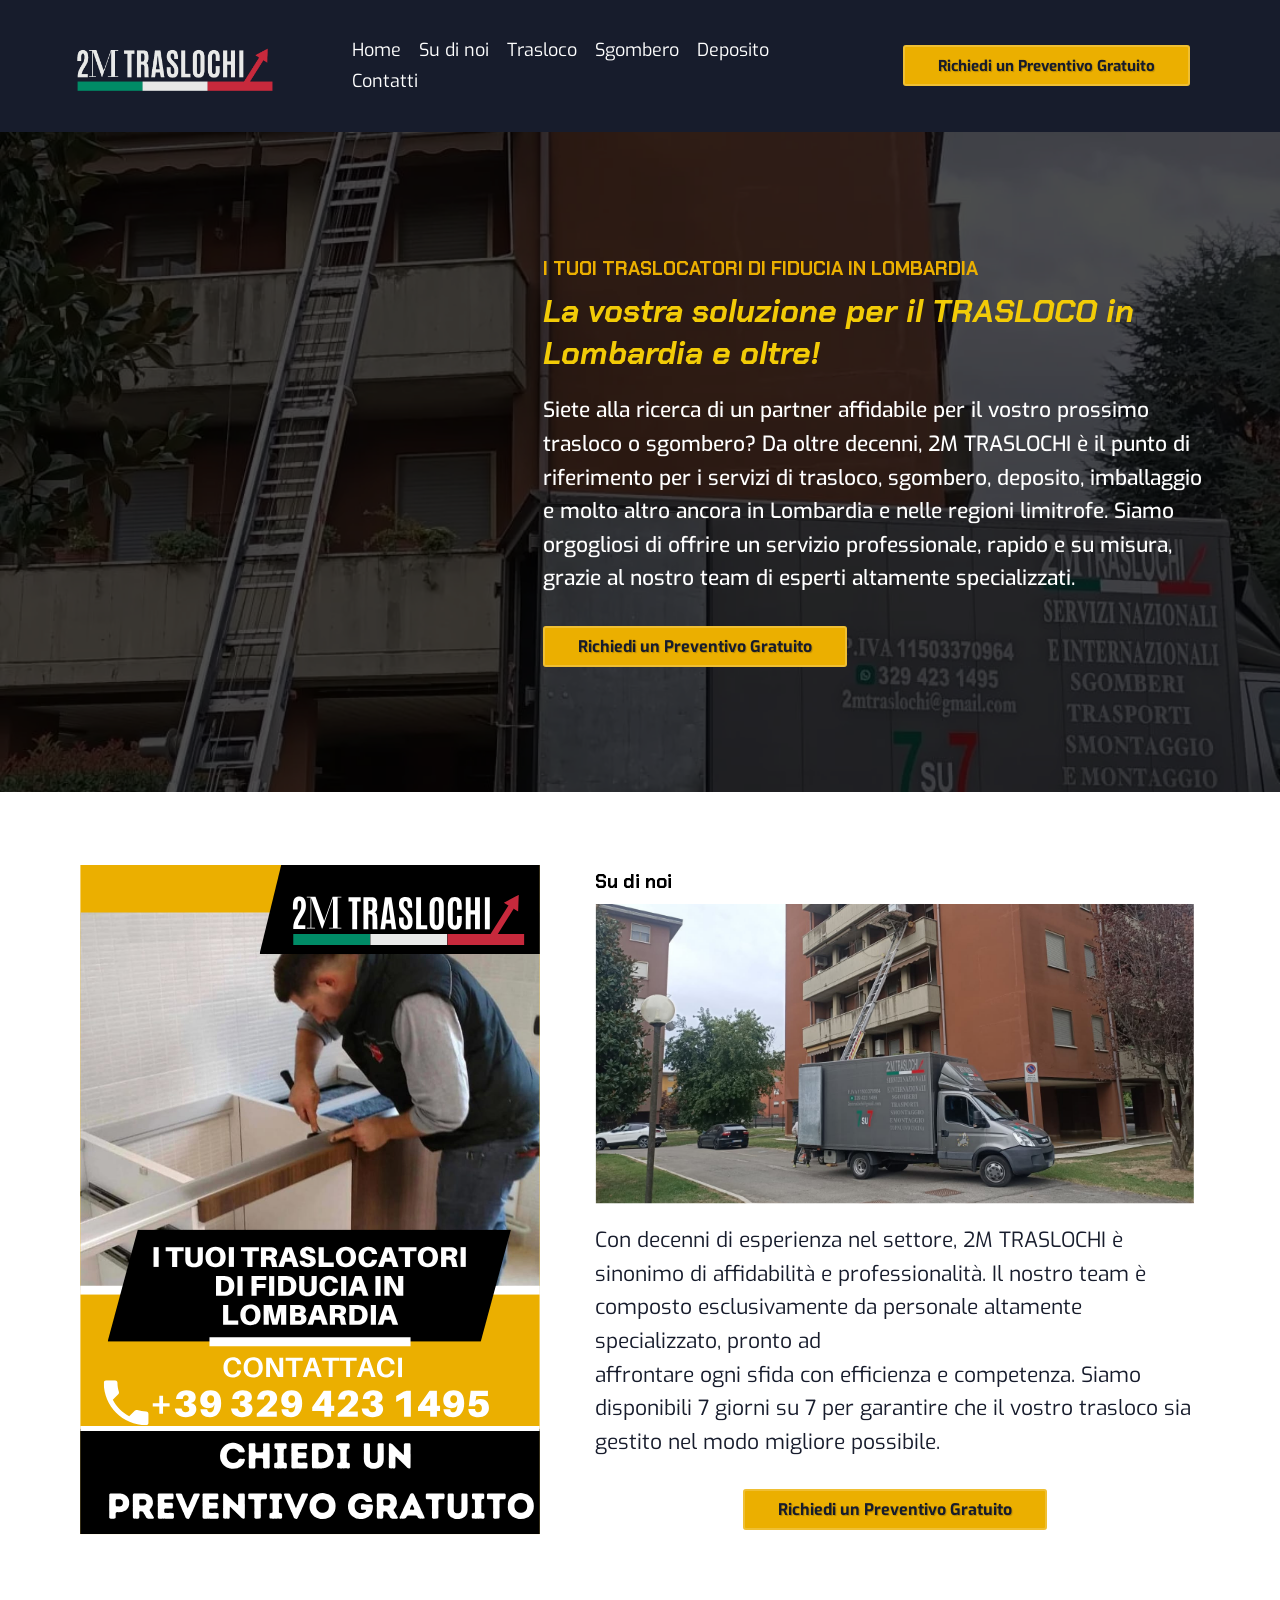
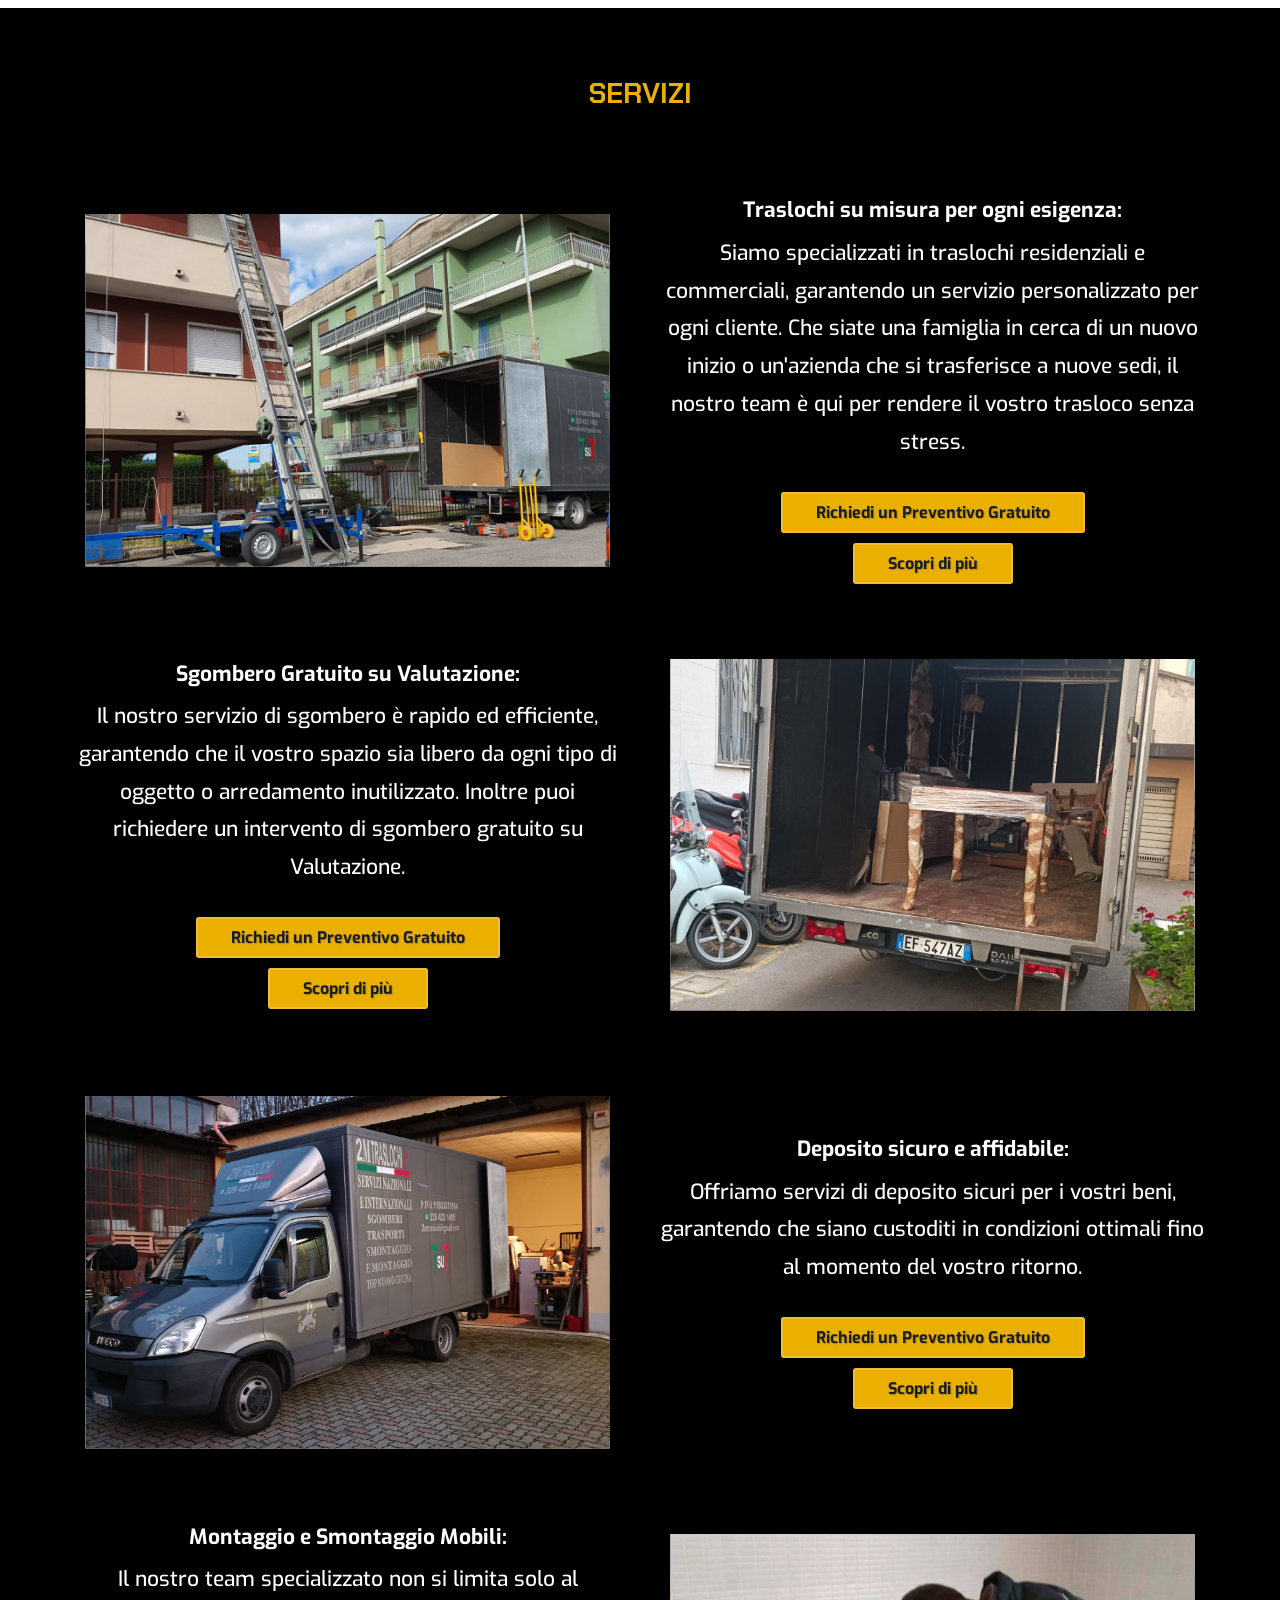
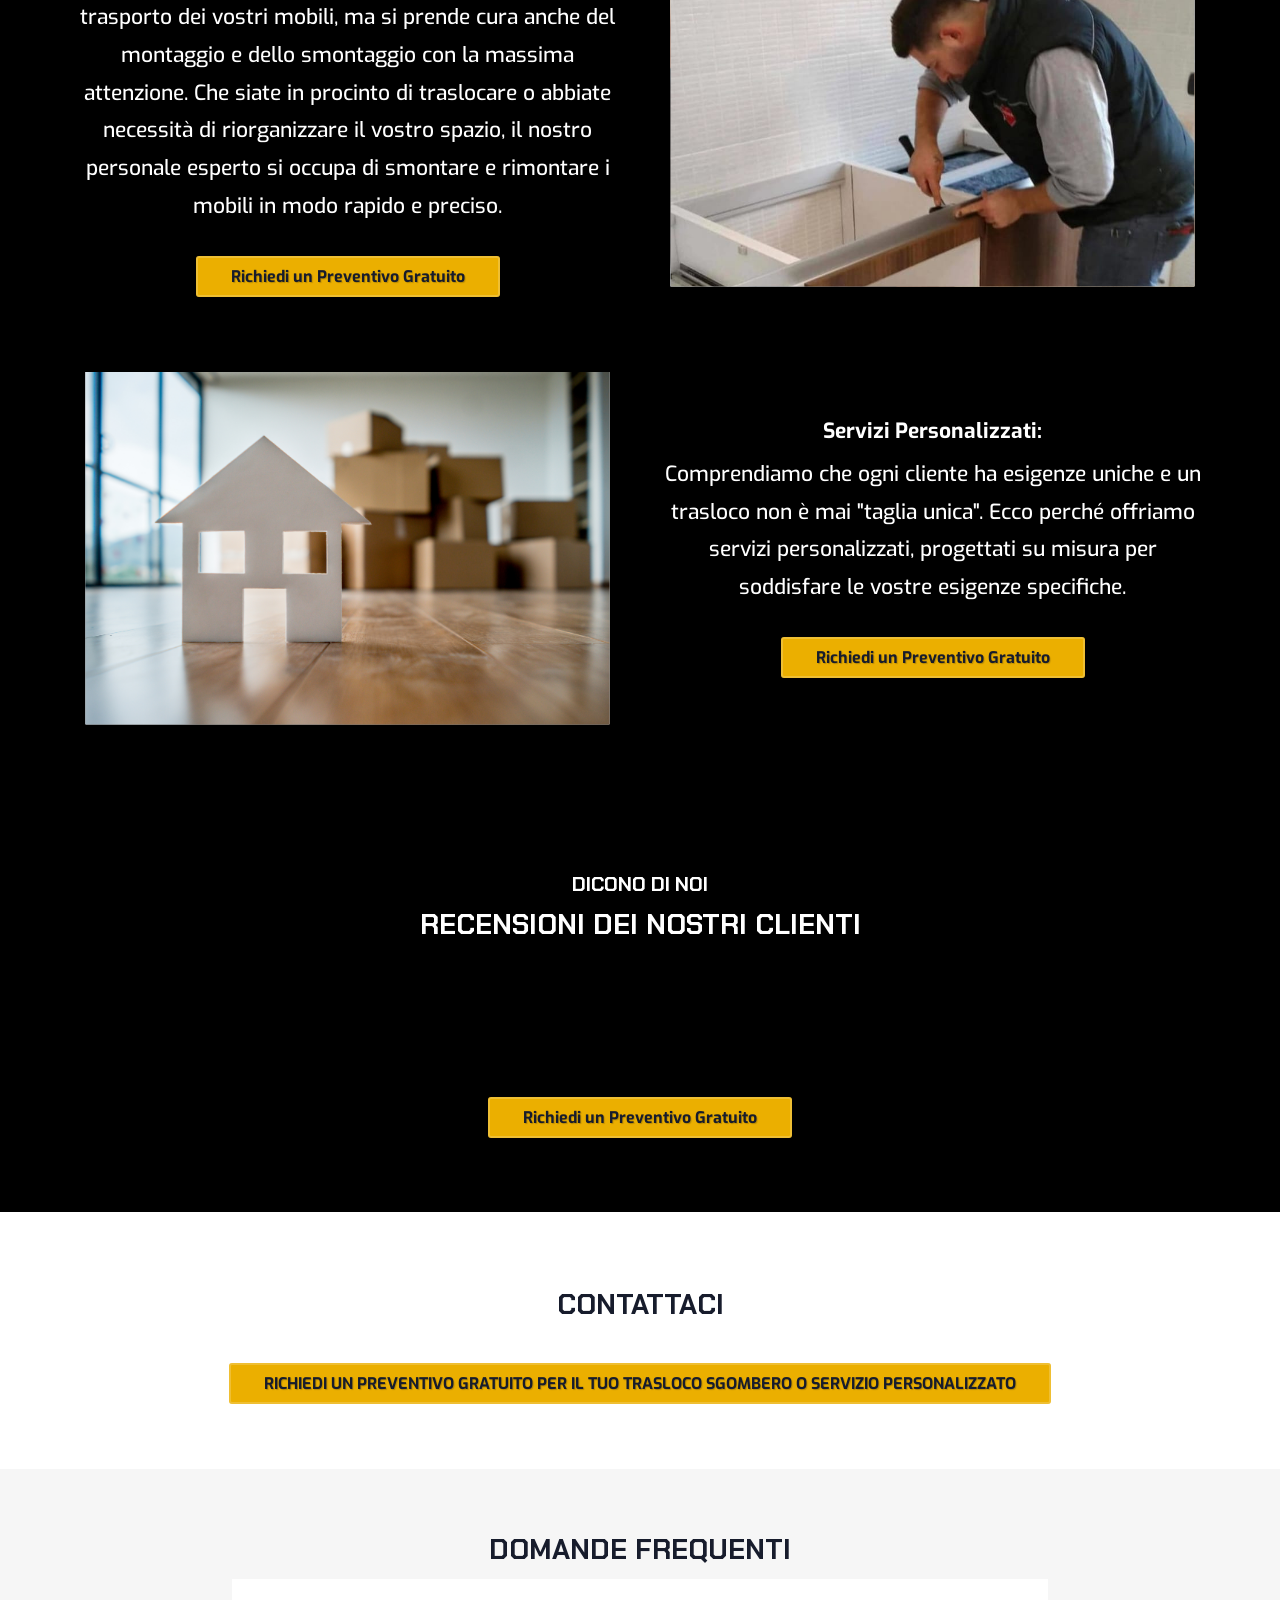
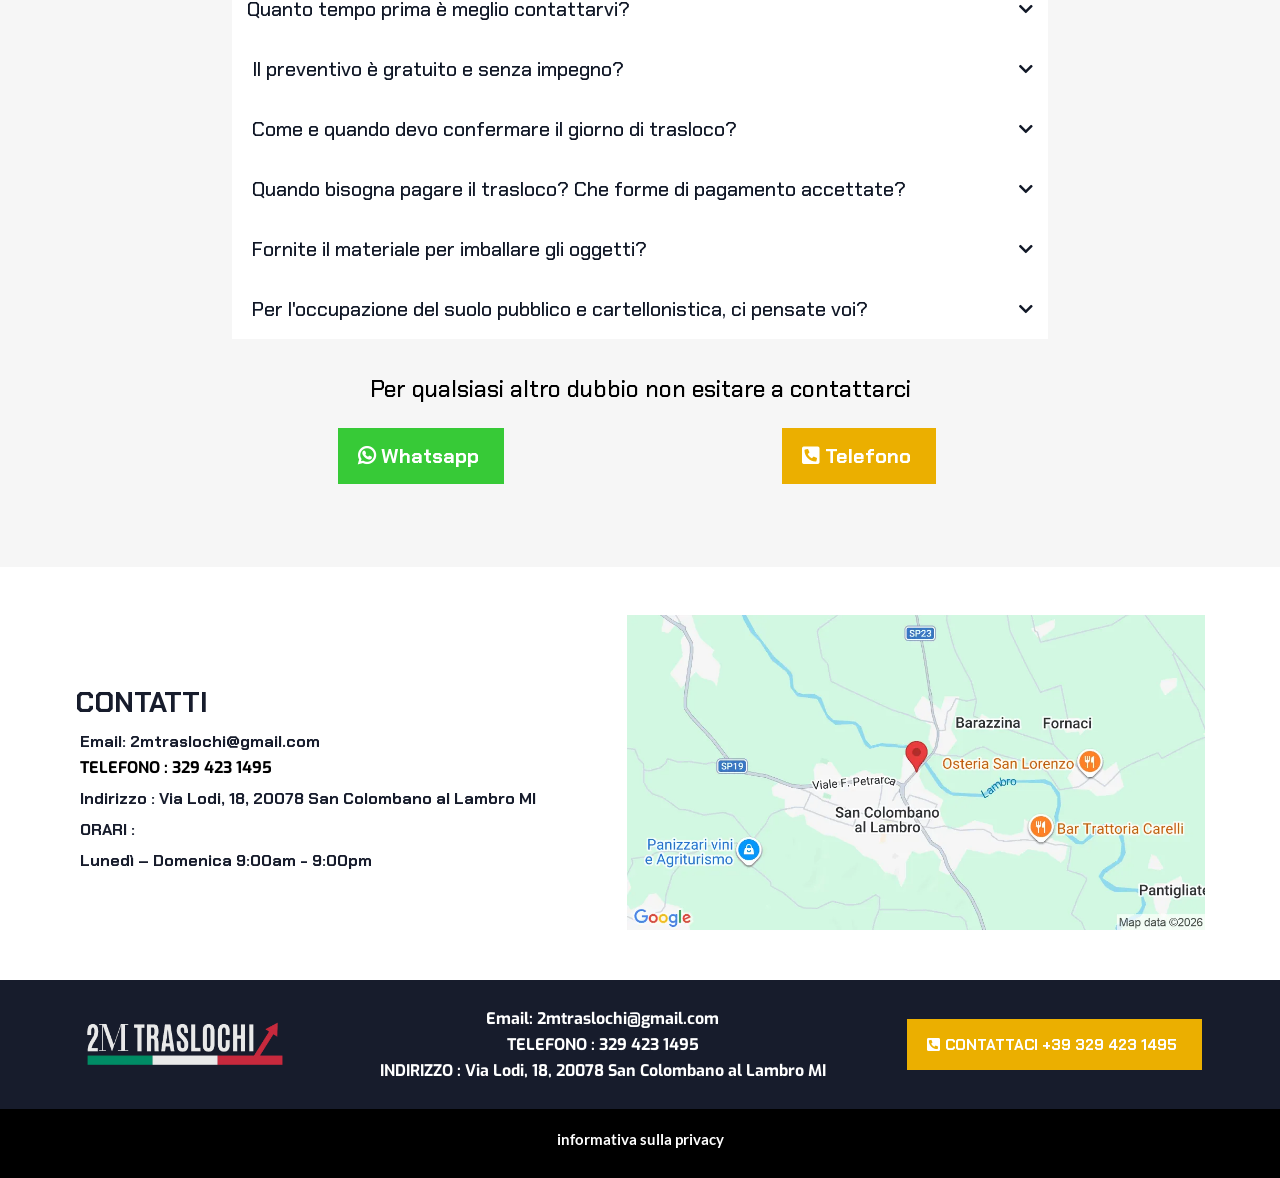
==== index.html @ e0bf79cc "Sito 2M Traslochi Lombardia (copia statica del sito GHL)" ====
<!doctype html>
<html lang="it"><head><meta charset="utf-8"><meta name="viewport" content="width=device-width, initial-scale=1"><title>2M Traslochi LOMBARDIA | La Tua Soluzione Completa per Traslochi, Sgomberi e Deposito | </title><meta name="title" content="2M Traslochi LOMBARDIA | La Tua Soluzione Completa per Traslochi, Sgomberi e Deposito | "><meta property="og:title" content="2M Traslochi LOMBARDIA | La Tua Soluzione Completa per Traslochi, Sgomberi e Deposito | "><meta name="description" content="Scopri i nostri servizi di trasloco professionale, sgombero gratuito e deposito sicuro. Affidabilità, flessibilità e convenienza per soddisfare ogni tua esigenza. Contattaci ora per una soluzione su misura."><meta property="og:description" content="Scopri i nostri servizi di trasloco professionale, sgombero gratuito e deposito sicuro. Affidabilità, flessibilità e convenienza per soddisfare ogni tua esigenza. Contattaci ora per una soluzione su misura."><meta name="author" content="2M Traslochi Lombardia"><meta property="og:author" content="2M Traslochi Lombardia"><meta name="image" content="/assets/f019ef532b527f6d.png"><meta property="og:image" content="/assets/f019ef532b527f6d.png"><meta name="twitter:card" content="summary_large_image"><meta name="twitter:image" content="/assets/f019ef532b527f6d.png"><meta name="keywords" content="traslochi, sgombero, deposito, servizi di trasloco, sgombero gratuito, deposito sicuro, soluzione completa, affidabilità, flessibilità, convenienza"><meta property="og:keywords" content="traslochi, sgombero, deposito, servizi di trasloco, sgombero gratuito, deposito sicuro, soluzione completa, affidabilità, flessibilità, convenienza"><meta property="og:type" content="website"><meta property="twitter:type" content="website"><style> 

 :root{ --primary: #37ca37;
--secondary: #188bf6;
--white: #ffffff;
--gray: #cbd5e0;
--black: #000000;
--red: #e93d3d;
--orange: #f6ad55;
--yellow: #faf089;
--green: #9ae6b4;
--teal: #81e6d9;
--malibu: #63b3ed;
--indigo: #757BBD;
--purple: #d6bcfa;
--pink: #fbb6ce;
--transparent: transparent;
--overlay: rgba(0, 0, 0, 0.5);
--color-lcf5lzs4: #011126;
--color-lcf5mrwz: #F2CB07;
--color-lm9hnsfg: #0047FF;
--color-lm9hwf0y: #FF7617;
--color-lle42g56: #f6f6f6;
--color-ln215u99: #171C2C;
--color-ln216anp: #EBAF00;
--color-ln24vsa5: #EBAF00;
--cobalt: #155eef;
--smoke: #f5f5f5;
--exo: 'Exo';
--chakra-petch: 'Chakra Petch';
--lato: 'Lato';
--headlinefont: 'Chakra Petch';
--contentfont: 'Exo';
--text-color: #000000;
--link-color: #188bf6; } .bg-fixed{bottom:0;top:0;left:0;right:0;position:fixed;overflow:auto;background-color:var(--white)} 
            
            .drop-zone-draggable .hl_main_popup{padding:20px;margin-top:0;border-color:var(--color-ln24vsa5);border-width:10px;border-style:solid;background-color:var(--black);width:960px}
            
          

            .drop-zone-draggable .row-Vy37sYUtDr{margin-top:0;margin-bottom:0}
            .drop-zone-draggable .row-Vy37sYUtDr{padding:15px 0;background-color:var(--transparent);border-color:var(--transparent);border-width:2px;border-style:solid;width:100%}
            
          
.drop-zone-draggable .col-evR4jDGxg9{padding:10px 5px;background-color:var(--transparent);width:45.1%;border-color:var(--black);border-width:2px;border-style:solid;margin-top:0;margin-bottom:0}

            .drop-zone-draggable .form-4veDX092Bz{margin-top:0;margin-bottom:0}
            .drop-zone-draggable .cform-4veDX092Bz{padding:0}
            
          
#hl_main_popup.popup-body{position:absolute!important;left:50%!important;bottom:auto!important;transform:translate(-50%,0)!important;right:auto!important;padding:20px;margin-top:0;border-color:var(--color-ln24vsa5);border-width:10px;border-style:solid;background-color:var(--black);width:960px}.--mobile #hl_main_popup.popup-body{width:380px!important}@media screen and (min-width:0px) and (max-width:480px){#hl_main_popup.popup-body{width:380px!important}} #col-evR4jDGxg9>.inner{flex-direction:column;justify-content:center;align-items:inherit;flex-wrap:nowrap} 
            
            .drop-zone-draggable .hl_main_popup-7DDkWK9AHB{padding:20px;margin-top:0;border-color:var(--color-ln24vsa5);border-width:10px;border-style:solid;background-color:var(--black);width:960px}
            
          

            .drop-zone-draggable .row-Vy37sYUtDr{margin-top:0;margin-bottom:0}
            .drop-zone-draggable .row-Vy37sYUtDr{padding:15px 0;background-color:var(--transparent);border-color:var(--transparent);border-width:2px;border-style:solid;width:100%}
            
          
.drop-zone-draggable .col-evR4jDGxg9{padding:10px 5px;background-color:var(--transparent);width:45.1%;border-color:var(--black);border-width:2px;border-style:solid;margin-top:0;margin-bottom:0}

            .drop-zone-draggable .form-4veDX092Bz{margin-top:0;margin-bottom:0}
            .drop-zone-draggable .cform-4veDX092Bz{padding:0}
            
          
#hl_main_popup-7DDkWK9AHB.popup-body{position:absolute!important;left:50%!important;bottom:auto!important;transform:translate(-50%,0)!important;right:auto!important;padding:20px;margin-top:0;border-color:var(--color-ln24vsa5);border-width:10px;border-style:solid;background-color:var(--black);width:960px}.--mobile #hl_main_popup-7DDkWK9AHB.popup-body{width:380px!important}@media screen and (min-width:0px) and (max-width:480px){#hl_main_popup-7DDkWK9AHB.popup-body{width:380px!important}} #col-evR4jDGxg9>.inner{flex-direction:column;justify-content:center;align-items:inherit;flex-wrap:nowrap} 
 /* ---- real header styles ----- */  
 :root{--exo:'Exo';--white:#ffffff;--black:#000000;--transparent:transparent;--overlay:rgba(0, 0, 0, 0.5);--color-lm9hwf0y:#FF7617;--color-lle42g56:#f6f6f6;--color-ln215u99:#171C2C;--color-ln216anp:#EBAF00}.hl_page-preview--content .section-407cet5_r{padding:30px 0 10px;margin-top:0;margin-bottom:0;background-color:var(--color-ln215u99);border-color:var(--black);border-width:2px;border-style:solid}.hl_page-preview--content .col-x8qWbyzZzz>.inner,.hl_page-preview--content .row-CrpFAWdLOF{margin-top:0;margin-bottom:0;padding:5px 0;background-color:var(--transparent);border-color:var(--black);border-width:2px;border-style:solid;width:100%}.hl_page-preview--content .col-x8qWbyzZzz{width:30.6%}.hl_page-preview--content .col-x8qWbyzZzz>.inner{padding:0 5px;width:30.6%}.hl_page-preview--content .button-N4R6PmKdGc{margin-top:0;margin-bottom:20px;text-align:center}.hl_page-preview--content .cbutton-N4R6PmKdGc{font-family:var(--contentfont);background-color:var(--color-ln216anp);color:var(--color-ln215u99);secondary-color:var(--white);text-decoration:none;padding:10px 30px;font-weight:700;border-color:var(--color-lm9hwf0y);border-width:1px;border-style:solid;letter-spacing:0;text-transform:none;text-shadow:1px 1px 1px rgba(0,0,0,.2);width:auto%}.hl_page-preview--content .col-oXwkycG8BL{width:69.4%}.hl_page-preview--content .cnav-menu-2hdpQquOuJ,.hl_page-preview--content .col-oXwkycG8BL>.inner{margin-top:0;background-color:var(--transparent);border-color:var(--black);border-width:2px;border-style:solid}.hl_page-preview--content .col-oXwkycG8BL>.inner{padding:0 5px;width:69.4%;margin-bottom:0}.hl_page-preview--content .cnav-menu-2hdpQquOuJ{font-family:var(--contentfont);padding:0 0 20px;mobile-background-color:var(--overlay);color:var(--white);bold-text-color:var(--text-color);italic-text-color:var(--text-color);underline-text-color:var(--text-color);icon-color:var(--white);secondary-color:var(--color-lle42g56);nav-menu-item-hover-background-color:var(--transparent);line-height:1.3em;text-transform:none;letter-spacing:0;text-align:left;nav-menu-item-spacing-x:9px;nav-menu-item-spacing-y:5px;dropdown-background:var(--white);dropdown-text-color:var(--black);dropdown-hover-color:var(--black);dropdown-item-spacing:10px}#section-407cet5_r>.inner{max-width:1170px}#col-oXwkycG8BL>.inner,#col-x8qWbyzZzz>.inner{flex-direction:column;justify-content:center;align-items:inherit;flex-wrap:nowrap}@media screen and (min-width:481px) and (max-width:10000px){.button-N4R6PmKdGc .button-icon-end,.button-N4R6PmKdGc .button-icon-start,.button-N4R6PmKdGc .main-heading-button{font-size:15px;font-weight:undefined}.button-N4R6PmKdGc .button-icon-start{margin-right:5px}.button-N4R6PmKdGc .button-icon-end{margin-left:5px}.button-N4R6PmKdGc .sub-heading-button{font-size:15px;color:var(--white);font-weight:undefined}}@media screen and (min-width:0px) and (max-width:480px){.button-N4R6PmKdGc .button-icon-end,.button-N4R6PmKdGc .button-icon-start,.button-N4R6PmKdGc .main-heading-button{font-size:15px;font-weight:undefined}.button-N4R6PmKdGc .button-icon-start{margin-right:5px}.button-N4R6PmKdGc .button-icon-end{margin-left:5px}.button-N4R6PmKdGc .sub-heading-button{font-size:15px;color:var(--white);font-weight:undefined}}#nav-menu-2hdpQquOuJ .nav-menu,.--mobile #nav-menu-2hdpQquOuJ .nav-menu{font-size:18px;font-weight:undefined}#nav-menu-popup.nav-menu-2hdpQquOuJ .nav-menu-body{background:var(--overlay)}#nav-menu-2hdpQquOuJ .nav-menu li.nav-menu-item{display:flex;align-items:center;white-space:nowrap}#nav-menu-2hdpQquOuJ .items-cart,#nav-menu-2hdpQquOuJ .items-cart-active{color:var(--white)}#nav-menu-2hdpQquOuJ .nav-menu .nav-menu-item a,#nav-menu-popup.nav-menu-2hdpQquOuJ .nav-menu .nav-menu-item a{color:var(--white);cursor:pointer;height:inherit;display:flex;align-items:center;padding:5px 9px;transition:all .3s ease}#nav-menu-2hdpQquOuJ .nav-menu .nav-menu-item:hover a{color:var(--color-lle42g56);background:var(--transparent)}#nav-menu-popup.nav-menu-2hdpQquOuJ .nav-menu .nav-menu-item:hover a,#nav-menu-popup.nav-menu-2hdpQquOuJ .nav-menu-body .nav-menu .nav-menu-item:hover{color:var(--color-lle42g56)}.--mobile #nav-menu-2hdpQquOuJ .nav-menu .dropdown-menu .dropdown-item{font-size:16px;font-weight:undefined}#nav-menu-popup.nav-menu-2hdpQquOuJ .nav-menu{font-size:18px;font-family:var(--contentfont);font-weight:undefined}#nav-menu-popup.nav-menu-2hdpQquOuJ .nav-menu-body .close-menu{color:var(--white);font-size:18px;font-weight:600}#nav-menu-popup.nav-menu-2hdpQquOuJ .nav-menu-body .nav-menu .nav-menu-item{color:var(--white);text-align:left;transition:all .3s ease;font-size:16px;font-weight:undefined}#nav-menu-2hdpQquOuJ .nav-menu .dropdown-menu .dropdown-item{font-size:16px;text-align:left;font-weight:undefined}#nav-menu-2hdpQquOuJ .nav-menu .dropdown-menu .dropdown-item a,#nav-menu-popup.nav-menu-2hdpQquOuJ .nav-menu .nav-dropdown-menu .nav-menu-item:hover a{color:var(--black);background:var(--white);padding:10px;transition:all .3s ease}#nav-menu-2hdpQquOuJ .nav-menu .dropdown-menu .dropdown-item:hover a,#nav-menu-popup.nav-menu-2hdpQquOuJ .nav-menu-body .nav-dropdown-menu .nav-menu-item a,#nav-menu-popup.nav-menu-2hdpQquOuJ .nav-menu-body .nav-dropdown-menu .nav-menu-item:hover a{color:var(--black)}#nav-menu-popup.nav-menu-2hdpQquOuJ .nav-menu-body .nav-dropdown-menu .nav-menu-item{background:var(--white);font-size:16px;font-weight:undefined}#nav-menu-2hdpQquOuJ .nav-menu-mobile span::before{cursor:pointer;color:var(--white);content:"";font-family:"Font Awesome 5 Free";font-size:18px;font-weight:600}@media screen and (min-width:0px) and (max-width:480px){.nav-menu-2hdpQquOuJ .branding .title{font-size:18px;line-height:1.3em;font-weight:undefined}#nav-menu-2hdpQquOuJ .hl-autocomplete-results li{font-size:18px}}@media screen and (min-width:481px) and (max-width:10000px){.nav-menu-2hdpQquOuJ .branding .title{font-size:18px;line-height:1.3em;font-weight:undefined}#nav-menu-2hdpQquOuJ .hl-autocomplete-results li{font-size:18px}}#nav-menu-2hdpQquOuJ strong{font-weight:700}#nav-menu-2hdpQquOuJ em,#nav-menu-2hdpQquOuJ strong,#nav-menu-2hdpQquOuJ u{color:var(--text-color)!important}#nav-menu-2hdpQquOuJ .hl-autocomplete-input{border:1px solid #cacaca;margin:1px;border-radius:16px}#nav-menu-2hdpQquOuJ .hl-autocomplete{font-family:inherit}#nav-menu-2hdpQquOuJ .hl-autocomplete-button{background:#fff}#nav-menu-2hdpQquOuJ .hl-autocomplete-input-wrapper{color:#000;background-color:#fff}#nav-menu-2hdpQquOuJ .hl-autocomplete-results{border:1px solid #cacaca;border-top:none;border-radius:16px;border-top-left-radius:0;border-top-right-radius:0;color:var(--white);background-color:var(--transparent)}#nav-menu-2hdpQquOuJ .hl-autocomplete-input:hover{border-width:1.5px;margin:.5px}#nav-menu-2hdpQquOuJ .hl-autocomplete-input:focus-within{border-width:2px;margin:0}.c-wrapper.c-section:has(#nav-menu-2hdpQquOuJ .mega-menu-builder),.c-wrapper.c-section:has(#nav-menu-2hdpQquOuJ .mega-menu-mobile-active),.c-wrapper.c-section:has(#nav-menu-2hdpQquOuJ .menu-item-builder>.submenu-builder),.c-wrapper.c-section:has(#nav-menu-2hdpQquOuJ .menu-item:hover>.mega-menu),.c-wrapper.c-section:has(#nav-menu-2hdpQquOuJ .menu-item:hover>.submenu),.c-wrapper.c-section:has(#nav-menu-2hdpQquOuJ .nav-menu-item.dropdown:hover),.c-wrapper.c-section:has(#nav-menu-2hdpQquOuJ .submenu-mobile-active),.hl_main_popup .c-wrapper.c-row:has(#nav-menu-2hdpQquOuJ .mega-menu-builder),.hl_main_popup .c-wrapper.c-row:has(#nav-menu-2hdpQquOuJ .mega-menu-mobile-active),.hl_main_popup .c-wrapper.c-row:has(#nav-menu-2hdpQquOuJ .menu-item-builder>.submenu-builder),.hl_main_popup .c-wrapper.c-row:has(#nav-menu-2hdpQquOuJ .menu-item:hover>.mega-menu),.hl_main_popup .c-wrapper.c-row:has(#nav-menu-2hdpQquOuJ .menu-item:hover>.submenu),.hl_main_popup .c-wrapper.c-row:has(#nav-menu-2hdpQquOuJ .nav-menu-item.dropdown:hover),.hl_main_popup .c-wrapper.c-row:has(#nav-menu-2hdpQquOuJ .submenu-mobile-active){z-index:13} 
 /* ---- Section styles ----- */ 
:root{--exo:'Exo';--chakra-petch:'Chakra Petch';--white:#ffffff;--black:#000000;--transparent:transparent;--color-lcf5mrwz:#F2CB07;--color-lm9hwf0y:#FF7617;--color-ln215u99:#171C2C;--color-ln216anp:#EBAF00;--color-ln24vsa5:#EBAF00}.hl_page-preview--content .section-VmU8ev9Iyb{padding:100px 0;margin-top:0;margin-bottom:0;background-color:var(--black);border-color:var(--black);border-width:2px;border-style:solid}.hl_page-preview--content .col-lrfWTvhUrH>.inner,.hl_page-preview--content .row-uacrxxM8ue{margin-top:0;margin-bottom:0;padding:15px 0;background-color:var(--transparent);border-color:var(--black);border-width:2px;border-style:solid;width:60%}.hl_page-preview--content .col-lrfWTvhUrH{width:100%}.hl_page-preview--content .col-lrfWTvhUrH>.inner{padding:10px 5px;width:100%}.hl_page-preview--content .button-fuuGHoMKNZ{margin-top:30px;margin-bottom:0;text-align:left}.hl_page-preview--content .cbutton-fuuGHoMKNZ{font-family:var(--contentfont);background-color:var(--color-ln216anp);color:var(--color-ln215u99);secondary-color:var(--white);text-decoration:none;padding:10px 30px;font-weight:700;border-color:var(--color-lm9hwf0y);border-width:1px;border-style:solid;letter-spacing:0;text-transform:none;text-shadow:1px 1px 1px rgba(0,0,0,.2);width:auto%}.hl_page-preview--content #sub-heading-vzPWgFqr7U{margin-top:10px;margin-bottom:0}.hl_page-preview--content .cheading-8iRvF6xSap,.hl_page-preview--content .csub-heading-TVVhUHWqc5,.hl_page-preview--content .csub-heading-vzPWgFqr7U{background-color:var(--transparent);icon-color:var(--text-color);font-weight:400;opacity:1;text-shadow:0 0 0 transparent;border-color:var(--black);border-width:2px;border-style:solid;letter-spacing:0;text-align:left}.hl_page-preview--content .csub-heading-vzPWgFqr7U{font-family:var(--contentfont);color:var(--white);padding:0;line-height:1.6em;text-transform:none}.hl_page-preview--content #heading-8iRvF6xSap,.hl_page-preview--content #sub-heading-TVVhUHWqc5{margin-top:0;margin-bottom:0}.hl_page-preview--content .cheading-8iRvF6xSap,.hl_page-preview--content .csub-heading-TVVhUHWqc5{font-family:var(--headlinefont);color:var(--color-ln24vsa5);padding:10px 0;line-height:1.3em}.hl_page-preview--content .csub-heading-TVVhUHWqc5{color:var(--color-ln216anp);padding:0}#section-VmU8ev9Iyb>.inner{max-width:1170px}#col-lrfWTvhUrH>.inner{flex-direction:column;justify-content:center;align-items:inherit;flex-wrap:nowrap}@media screen and (min-width:481px) and (max-width:10000px){.button-fuuGHoMKNZ .button-icon-end,.button-fuuGHoMKNZ .button-icon-start,.button-fuuGHoMKNZ .main-heading-button{font-size:16px;font-weight:undefined}.button-fuuGHoMKNZ .button-icon-start{margin-right:5px}.button-fuuGHoMKNZ .button-icon-end{margin-left:5px}.button-fuuGHoMKNZ .sub-heading-button{font-size:15px;color:var(--white);font-weight:undefined}}@media screen and (min-width:0px) and (max-width:480px){.button-fuuGHoMKNZ .button-icon-end,.button-fuuGHoMKNZ .button-icon-start,.button-fuuGHoMKNZ .main-heading-button{font-size:15px;font-weight:undefined}.button-fuuGHoMKNZ .button-icon-start{margin-right:5px}.button-fuuGHoMKNZ .button-icon-end{margin-left:5px}.button-fuuGHoMKNZ .sub-heading-button{font-size:15px;color:var(--white);font-weight:undefined}}.heading-8iRvF6xSap,.sub-heading-TVVhUHWqc5,.sub-heading-vzPWgFqr7U{font-weight:undefined}.heading-8iRvF6xSap u,.sub-heading-vzPWgFqr7U em,.sub-heading-vzPWgFqr7U strong,.sub-heading-vzPWgFqr7U u{color:var(--text-color)}.heading-8iRvF6xSap a,.heading-8iRvF6xSap a *,.sub-heading-TVVhUHWqc5 a,.sub-heading-TVVhUHWqc5 a *,.sub-heading-vzPWgFqr7U a,.sub-heading-vzPWgFqr7U a *{color:var(--link-color);text-decoration:none}.heading-8iRvF6xSap a u,.heading-8iRvF6xSap a:hover,.sub-heading-TVVhUHWqc5 a u,.sub-heading-TVVhUHWqc5 a:hover,.sub-heading-vzPWgFqr7U a u,.sub-heading-vzPWgFqr7U a:hover{text-decoration:underline}.heading-8iRvF6xSap a s,.sub-heading-TVVhUHWqc5 a s,.sub-heading-vzPWgFqr7U a s{text-decoration:line-through}@media screen and (min-width:0px) and (max-width:480px){.sub-heading-vzPWgFqr7U h1,.sub-heading-vzPWgFqr7U h2,.sub-heading-vzPWgFqr7U h3,.sub-heading-vzPWgFqr7U h4,.sub-heading-vzPWgFqr7U h5,.sub-heading-vzPWgFqr7U h6,.sub-heading-vzPWgFqr7U ul li,.sub-heading-vzPWgFqr7U.text-output{font-size:18px!important;font-weight:undefined}}@media screen and (min-width:481px) and (max-width:10000px){.sub-heading-vzPWgFqr7U h1,.sub-heading-vzPWgFqr7U h2,.sub-heading-vzPWgFqr7U h3,.sub-heading-vzPWgFqr7U h4,.sub-heading-vzPWgFqr7U h5,.sub-heading-vzPWgFqr7U h6,.sub-heading-vzPWgFqr7U ul li,.sub-heading-vzPWgFqr7U.text-output{font-size:21px!important;font-weight:undefined}}.heading-8iRvF6xSap.text-output h1:first-child:before,.heading-8iRvF6xSap.text-output h2:first-child:before,.heading-8iRvF6xSap.text-output h3:first-child:before,.heading-8iRvF6xSap.text-output h4:first-child:before,.heading-8iRvF6xSap.text-output h5:first-child:before,.heading-8iRvF6xSap.text-output h6:first-child:before,.heading-8iRvF6xSap.text-output p:first-child:before,.sub-heading-TVVhUHWqc5.text-output h1:first-child:before,.sub-heading-TVVhUHWqc5.text-output h2:first-child:before,.sub-heading-TVVhUHWqc5.text-output h3:first-child:before,.sub-heading-TVVhUHWqc5.text-output h4:first-child:before,.sub-heading-TVVhUHWqc5.text-output h5:first-child:before,.sub-heading-TVVhUHWqc5.text-output h6:first-child:before,.sub-heading-TVVhUHWqc5.text-output p:first-child:before,.sub-heading-vzPWgFqr7U.text-output h1:first-child:before,.sub-heading-vzPWgFqr7U.text-output h2:first-child:before,.sub-heading-vzPWgFqr7U.text-output h3:first-child:before,.sub-heading-vzPWgFqr7U.text-output h4:first-child:before,.sub-heading-vzPWgFqr7U.text-output h5:first-child:before,.sub-heading-vzPWgFqr7U.text-output h6:first-child:before,.sub-heading-vzPWgFqr7U.text-output p:first-child:before{color:var(--text-color);content:'\';
    font-family: '';margin-right:5px;font-weight:700}.heading-8iRvF6xSap strong{color:var(--white)}.heading-8iRvF6xSap em{color:var(--color-lcf5mrwz)}@media screen and (min-width:0px) and (max-width:480px){.heading-8iRvF6xSap h1,.heading-8iRvF6xSap h2,.heading-8iRvF6xSap h3,.heading-8iRvF6xSap h4,.heading-8iRvF6xSap h5,.heading-8iRvF6xSap h6,.heading-8iRvF6xSap ul li,.heading-8iRvF6xSap.text-output{font-size:32px!important;font-weight:undefined}}@media screen and (min-width:481px) and (max-width:10000px){.heading-8iRvF6xSap h1,.heading-8iRvF6xSap h2,.heading-8iRvF6xSap h3,.heading-8iRvF6xSap h4,.heading-8iRvF6xSap h5,.heading-8iRvF6xSap h6,.heading-8iRvF6xSap ul li,.heading-8iRvF6xSap.text-output{font-size:32px!important;font-weight:undefined}}.sub-heading-TVVhUHWqc5 strong{color:var(--color-ln216anp)}.sub-heading-TVVhUHWqc5 em,.sub-heading-TVVhUHWqc5 u{color:var(--text-color)}@media screen and (min-width:0px) and (max-width:480px){.sub-heading-TVVhUHWqc5 h1,.sub-heading-TVVhUHWqc5 h2,.sub-heading-TVVhUHWqc5 h3,.sub-heading-TVVhUHWqc5 h4,.sub-heading-TVVhUHWqc5 h5,.sub-heading-TVVhUHWqc5 h6,.sub-heading-TVVhUHWqc5 ul li,.sub-heading-TVVhUHWqc5.text-output{font-size:19px!important;font-weight:undefined}}@media screen and (min-width:481px) and (max-width:10000px){.sub-heading-TVVhUHWqc5 h1,.sub-heading-TVVhUHWqc5 h2,.sub-heading-TVVhUHWqc5 h3,.sub-heading-TVVhUHWqc5 h4,.sub-heading-TVVhUHWqc5 h5,.sub-heading-TVVhUHWqc5 h6,.sub-heading-TVVhUHWqc5 ul li,.sub-heading-TVVhUHWqc5.text-output{font-size:19px!important;font-weight:undefined}} 
 /* ---- Section styles ----- */ 
:root{--exo:'Exo';--chakra-petch:'Chakra Petch';--white:#ffffff;--black:#000000;--transparent:transparent;--color-lm9hwf0y:#FF7617;--color-ln215u99:#171C2C;--color-ln216anp:#EBAF00}.hl_page-preview--content .section-m3D2FFlToh{padding:48px 0;margin-top:0;margin-bottom:0;background-color:var(--color-lm127s6c);border-color:var(--black);border-width:2px;border-style:solid}.hl_page-preview--content .col-6eWFUejNh2e>.inner,.hl_page-preview--content .col-JmW5zjZVWEz>.inner,.hl_page-preview--content .row-Sz68P2udStz{margin-top:0;margin-bottom:0;padding:15px 0;background-color:var(--transparent);border-color:var(--black);border-width:2px;border-style:solid;width:100%}.hl_page-preview--content .col-JmW5zjZVWEz{width:56.4%}.hl_page-preview--content .col-6eWFUejNh2e>.inner,.hl_page-preview--content .col-JmW5zjZVWEz>.inner{padding:10px 5px;width:56.4%}.hl_page-preview--content .button-H1k0YeJ3sK{margin-top:30px;margin-bottom:0;text-align:center}.hl_page-preview--content .cbutton-H1k0YeJ3sK,.hl_page-preview--content .csub-heading-38bfHjRCbe6{font-family:var(--contentfont);color:var(--color-ln215u99);border-style:solid;text-transform:none;letter-spacing:0}.hl_page-preview--content .cbutton-H1k0YeJ3sK{background-color:var(--color-ln216anp);secondary-color:var(--white);text-decoration:none;padding:10px 30px;font-weight:700;border-color:var(--color-lm9hwf0y);border-width:1px;text-shadow:1px 1px 1px rgba(0,0,0,.2);width:auto%}.hl_page-preview--content #sub-heading-38bfHjRCbe6{margin-top:10px;margin-bottom:0}.hl_page-preview--content .csub-heading-38bfHjRCbe6{background-color:var(--transparent);icon-color:var(--text-color);font-weight:400;padding:0 10px;opacity:1;text-shadow:0 0 0 transparent;border-color:var(--black);border-width:2px;line-height:1.6em;text-align:left}.hl_page-preview--content #sub-heading-TfvCLr867hy,.hl_page-preview--content .image-vh3r33UECz{margin-top:0;margin-bottom:0}.hl_page-preview--content .image-FkjVaXSam8p .image-container img,.hl_page-preview--content .image-vh3r33UECz .image-container img{box-shadow:undefined}.hl_page-preview--content .cimage-vh3r33UECz{padding:10px;background-color:var(--transparent);opacity:1;text-align:center}.hl_page-preview--content .csub-heading-TfvCLr867hy{font-family:var(--headlinefont);background-color:var(--transparent);color:var(--color-lm9hwf0y);icon-color:var(--text-color);font-weight:400;padding:0 10px;opacity:1;text-shadow:0 0 0 transparent;border-color:var(--black);border-width:2px;border-style:solid;line-height:1.3em;letter-spacing:0;text-align:left}.hl_page-preview--content .col-6eWFUejNh2e{width:43.6%}.hl_page-preview--content .col-6eWFUejNh2e>.inner{padding:0;width:43.6%}.hl_page-preview--content .image-FkjVaXSam8p{margin-top:0;margin-bottom:0}.hl_page-preview--content .cimage-FkjVaXSam8p{padding:10px;background-color:var(--transparent);opacity:1;text-align:center}#section-m3D2FFlToh>.inner{max-width:1170px}#col-JmW5zjZVWEz>.inner{flex-direction:column;justify-content:center;align-items:inherit;flex-wrap:nowrap}@media screen and (min-width:481px) and (max-width:10000px){.button-H1k0YeJ3sK .button-icon-end,.button-H1k0YeJ3sK .button-icon-start,.button-H1k0YeJ3sK .main-heading-button{font-size:16px;font-weight:undefined}.button-H1k0YeJ3sK .button-icon-start{margin-right:5px}.button-H1k0YeJ3sK .button-icon-end{margin-left:5px}.button-H1k0YeJ3sK .sub-heading-button{font-size:15px;color:var(--white);font-weight:undefined}}@media screen and (min-width:0px) and (max-width:480px){.button-H1k0YeJ3sK .button-icon-end,.button-H1k0YeJ3sK .button-icon-start,.button-H1k0YeJ3sK .main-heading-button{font-size:15px;font-weight:undefined}.button-H1k0YeJ3sK .button-icon-start{margin-right:5px}.button-H1k0YeJ3sK .button-icon-end{margin-left:5px}.button-H1k0YeJ3sK .sub-heading-button{font-size:15px;color:var(--white);font-weight:undefined}}.sub-heading-38bfHjRCbe6,.sub-heading-TfvCLr867hy{font-weight:undefined}.sub-heading-38bfHjRCbe6 em,.sub-heading-38bfHjRCbe6 strong,.sub-heading-38bfHjRCbe6 u,.sub-heading-TfvCLr867hy em,.sub-heading-TfvCLr867hy strong,.sub-heading-TfvCLr867hy u{color:var(--text-color)}.sub-heading-38bfHjRCbe6 a,.sub-heading-38bfHjRCbe6 a *,.sub-heading-TfvCLr867hy a,.sub-heading-TfvCLr867hy a *{color:var(--link-color);text-decoration:none}.sub-heading-38bfHjRCbe6 a u,.sub-heading-38bfHjRCbe6 a:hover,.sub-heading-TfvCLr867hy a u,.sub-heading-TfvCLr867hy a:hover{text-decoration:underline}.sub-heading-38bfHjRCbe6 a s,.sub-heading-TfvCLr867hy a s{text-decoration:line-through}@media screen and (min-width:0px) and (max-width:480px){.sub-heading-38bfHjRCbe6 h1,.sub-heading-38bfHjRCbe6 h2,.sub-heading-38bfHjRCbe6 h3,.sub-heading-38bfHjRCbe6 h4,.sub-heading-38bfHjRCbe6 h5,.sub-heading-38bfHjRCbe6 h6,.sub-heading-38bfHjRCbe6 ul li,.sub-heading-38bfHjRCbe6.text-output{font-size:18px!important;font-weight:undefined}}@media screen and (min-width:481px) and (max-width:10000px){.sub-heading-38bfHjRCbe6 h1,.sub-heading-38bfHjRCbe6 h2,.sub-heading-38bfHjRCbe6 h3,.sub-heading-38bfHjRCbe6 h4,.sub-heading-38bfHjRCbe6 h5,.sub-heading-38bfHjRCbe6 h6,.sub-heading-38bfHjRCbe6 ul li,.sub-heading-38bfHjRCbe6.text-output{font-size:21px!important;font-weight:undefined}}.sub-heading-38bfHjRCbe6.text-output h1:first-child:before,.sub-heading-38bfHjRCbe6.text-output h2:first-child:before,.sub-heading-38bfHjRCbe6.text-output h3:first-child:before,.sub-heading-38bfHjRCbe6.text-output h4:first-child:before,.sub-heading-38bfHjRCbe6.text-output h5:first-child:before,.sub-heading-38bfHjRCbe6.text-output h6:first-child:before,.sub-heading-38bfHjRCbe6.text-output p:first-child:before,.sub-heading-TfvCLr867hy.text-output h1:first-child:before,.sub-heading-TfvCLr867hy.text-output h2:first-child:before,.sub-heading-TfvCLr867hy.text-output h3:first-child:before,.sub-heading-TfvCLr867hy.text-output h4:first-child:before,.sub-heading-TfvCLr867hy.text-output h5:first-child:before,.sub-heading-TfvCLr867hy.text-output h6:first-child:before,.sub-heading-TfvCLr867hy.text-output p:first-child:before{color:var(--text-color);content:'\';
    font-family: '';margin-right:5px;font-weight:700}@media screen and (min-width:0px) and (max-width:480px){.sub-heading-TfvCLr867hy h1,.sub-heading-TfvCLr867hy h2,.sub-heading-TfvCLr867hy h3,.sub-heading-TfvCLr867hy h4,.sub-heading-TfvCLr867hy h5,.sub-heading-TfvCLr867hy h6,.sub-heading-TfvCLr867hy ul li,.sub-heading-TfvCLr867hy.text-output{font-size:19px!important;font-weight:undefined}}@media screen and (min-width:481px) and (max-width:10000px){.sub-heading-TfvCLr867hy h1,.sub-heading-TfvCLr867hy h2,.sub-heading-TfvCLr867hy h3,.sub-heading-TfvCLr867hy h4,.sub-heading-TfvCLr867hy h5,.sub-heading-TfvCLr867hy h6,.sub-heading-TfvCLr867hy ul li,.sub-heading-TfvCLr867hy.text-output{font-size:19px!important;font-weight:undefined}}#col-6eWFUejNh2e>.inner{flex-direction:column;justify-content:flex-start;align-items:inherit;flex-wrap:nowrap} 
 /* ---- Section styles ----- */ 
:root{--exo:'Exo';--chakra-petch:'Chakra Petch';--white:#ffffff;--black:#000000;--transparent:transparent;--overlay:rgba(0, 0, 0, 0.5);--color-lcf5mrwz:#F2CB07;--color-lm9hwf0y:#FF7617;--color-ln215u99:#171C2C;--color-ln216anp:#EBAF00}.hl_page-preview--content .row-rz2xCoL_6h,.hl_page-preview--content .section-sorPFRFODq{padding:43px 0;margin-top:0;margin-bottom:0;background-color:var(--black);border-color:var(--black);border-width:2px;border-style:solid}.hl_page-preview--content .row-rz2xCoL_6h{margin-top:15px;padding:15px 0;background-color:var(--overlay);border-color:var(--color-lcf5mrwz);width:100%}.hl_page-preview--content .col-M_SKtzy2QP{width:100%}.hl_page-preview--content .col-03-QsaWql2>.inner,.hl_page-preview--content .col-8YrQ45V_px>.inner,.hl_page-preview--content .col-HJ_GZOAv0u>.inner,.hl_page-preview--content .col-IkmamDYcIs>.inner,.hl_page-preview--content .col-M_SKtzy2QP>.inner,.hl_page-preview--content .col-cULj_72UoA>.inner,.hl_page-preview--content .col-eyQWtpN2ew>.inner,.hl_page-preview--content .col-fRyYSpICc4>.inner,.hl_page-preview--content .col-hUPS-TgQo8>.inner,.hl_page-preview--content .col-n7WphtNGEc>.inner,.hl_page-preview--content .col-suCKBypdf6>.inner,.hl_page-preview--content .col-uBGomVnVb_>.inner,.hl_page-preview--content .col-zB9yijENh_>.inner,.hl_page-preview--content .col-zvYwmJ2s_7s>.inner{padding:10px 5px;background-color:var(--transparent);width:100%;border-color:var(--black);border-width:2px;border-style:solid;margin-top:0;margin-bottom:0}.hl_page-preview--content .button-tx9NGCJdM1{margin-top:30px;margin-bottom:0;text-align:center}.hl_page-preview--content .cbutton-tx9NGCJdM1{font-family:var(--contentfont);background-color:var(--color-ln216anp);color:var(--color-ln215u99);secondary-color:var(--white);text-decoration:none;padding:10px 30px;font-weight:700;border-color:var(--color-lm9hwf0y);border-width:1px;border-style:solid;letter-spacing:0;text-transform:none;text-shadow:1px 1px 1px rgba(0,0,0,.2);width:auto%}.hl_page-preview--content #sub-heading-FN7wh1uTSe{margin-top:10px;margin-bottom:0}.hl_page-preview--content .csub-heading-FN7wh1uTSe,.hl_page-preview--content .csub-heading-tEVMbdSAMP{font-family:var(--contentfont);background-color:var(--transparent);icon-color:var(--text-color);font-weight:400;padding:0;opacity:1;text-shadow:0 0 0 transparent;border-color:var(--black);border-width:2px;border-style:solid;letter-spacing:0;text-align:center}.hl_page-preview--content .csub-heading-FN7wh1uTSe{color:var(--white);line-height:1.8em;text-transform:none}.hl_page-preview--content #sub-heading-tEVMbdSAMP{margin-top:0;margin-bottom:0}.hl_page-preview--content .csub-heading-tEVMbdSAMP{color:var(--text-color);line-height:1.3em}.hl_page-preview--content .col-hUPS-TgQo8{width:100%}.hl_page-preview--content .image-zBVFuvAMRl{margin-top:0;margin-bottom:0}.hl_page-preview--content .image-96OUveaEhMM .image-container img,.hl_page-preview--content .image-DSzN4HmvmE .image-container img,.hl_page-preview--content .image-FY_a7vhoh7 .image-container img,.hl_page-preview--content .image-IxDjzdU7wV .image-container img,.hl_page-preview--content .image-QjroI92JGz .image-container img,.hl_page-preview--content .image-fsxND03JM1 .image-container img,.hl_page-preview--content .image-zBVFuvAMRl .image-container img{box-shadow:undefined}.hl_page-preview--content .cimage-zBVFuvAMRl{padding:10px;background-color:var(--transparent);opacity:1;text-align:center}.hl_page-preview--content .row-Y-OtlbKCUX{margin-top:15px;margin-bottom:0;padding:15px 0;background-color:var(--overlay);border-color:var(--color-lcf5mrwz);border-width:2px;border-style:solid;width:100%}.hl_page-preview--content .col-HJ_GZOAv0u{width:100%}.hl_page-preview--content .image-QjroI92JGz{margin-top:0;margin-bottom:0}.hl_page-preview--content .cimage-QjroI92JGz{padding:10px;background-color:var(--transparent);opacity:1;text-align:center}.hl_page-preview--content .col-IkmamDYcIs{width:100%}.hl_page-preview--content .button-xt0mN4YIIk{margin-top:30px;margin-bottom:0;text-align:center}.hl_page-preview--content .cbutton-xt0mN4YIIk{font-family:var(--contentfont);background-color:var(--color-ln216anp);color:var(--color-ln215u99);secondary-color:var(--white);text-decoration:none;padding:10px 30px;font-weight:700;border-color:var(--color-lm9hwf0y);border-width:1px;border-style:solid;letter-spacing:0;text-transform:none;text-shadow:1px 1px 1px rgba(0,0,0,.2);width:auto%}.hl_page-preview--content #sub-heading-SioPiJ2N2M{margin-top:10px;margin-bottom:0}.hl_page-preview--content .csub-heading-SioPiJ2N2M,.hl_page-preview--content .csub-heading-iJ59EbVWRF{font-family:var(--contentfont);background-color:var(--transparent);icon-color:var(--text-color);font-weight:400;padding:0;opacity:1;text-shadow:0 0 0 transparent;border-color:var(--black);border-width:2px;border-style:solid;letter-spacing:0;text-align:center}.hl_page-preview--content .csub-heading-SioPiJ2N2M{color:var(--white);line-height:1.8em;text-transform:none}.hl_page-preview--content #sub-heading-iJ59EbVWRF{margin-top:0;margin-bottom:0}.hl_page-preview--content .csub-heading-iJ59EbVWRF{color:var(--text-color);line-height:1.3em}.hl_page-preview--content .row-h9mfi14BfZ{margin-top:15px;margin-bottom:0;padding:15px 0;background-color:var(--overlay);border-color:var(--color-lcf5mrwz);border-width:2px;border-style:solid;width:100%}.hl_page-preview--content .col-n7WphtNGEc{width:100%}.hl_page-preview--content .button-Zh-Mp9CC59{margin-top:30px;margin-bottom:0;text-align:center}.hl_page-preview--content .cbutton-Zh-Mp9CC59{font-family:var(--contentfont);background-color:var(--color-ln216anp);color:var(--color-ln215u99);secondary-color:var(--white);text-decoration:none;padding:10px 30px;font-weight:700;border-color:var(--color-lm9hwf0y);border-width:1px;border-style:solid;letter-spacing:0;text-transform:none;text-shadow:1px 1px 1px rgba(0,0,0,.2);width:auto%}.hl_page-preview--content #sub-heading-D2ZvNi0in4{margin-top:10px;margin-bottom:0}.hl_page-preview--content .csub-heading-8ZMyuLGHHu,.hl_page-preview--content .csub-heading-D2ZvNi0in4{font-family:var(--contentfont);background-color:var(--transparent);icon-color:var(--text-color);font-weight:400;padding:0;opacity:1;text-shadow:0 0 0 transparent;border-color:var(--black);border-width:2px;border-style:solid;letter-spacing:0;text-align:center}.hl_page-preview--content .csub-heading-D2ZvNi0in4{color:var(--white);line-height:1.8em;text-transform:none}.hl_page-preview--content #sub-heading-8ZMyuLGHHu{margin-top:0;margin-bottom:0}.hl_page-preview--content .csub-heading-8ZMyuLGHHu{color:var(--text-color);line-height:1.3em}.hl_page-preview--content .col-zB9yijENh_{width:100%}.hl_page-preview--content .image-IxDjzdU7wV{margin-top:0;margin-bottom:0}.hl_page-preview--content .cimage-IxDjzdU7wV{padding:10px;background-color:var(--transparent);opacity:1;text-align:center}.hl_page-preview--content .row-B4bFGLTqPA{margin-top:15px;margin-bottom:0;padding:15px 0;background-color:var(--overlay);border-color:var(--color-lcf5mrwz);border-width:2px;border-style:solid;width:100%}.hl_page-preview--content .col-uBGomVnVb_{width:100%}.hl_page-preview--content .button-VWxXLOUujq{margin-top:10px;margin-bottom:0;text-align:center}.hl_page-preview--content .cbutton-VWxXLOUujq{font-family:var(--contentfont);background-color:var(--color-ln216anp);color:var(--color-ln215u99);secondary-color:var(--white);text-decoration:none;padding:10px 30px;font-weight:700;border-color:var(--color-lm9hwf0y);border-width:1px;border-style:solid;letter-spacing:0;text-transform:none;text-shadow:1px 1px 1px rgba(0,0,0,.2);width:auto%}.hl_page-preview--content .button-FHslSNz6K3{margin-top:30px;margin-bottom:0;text-align:center}.hl_page-preview--content .cbutton-FHslSNz6K3{font-family:var(--contentfont);background-color:var(--color-ln216anp);color:var(--color-ln215u99);secondary-color:var(--white);text-decoration:none;padding:10px 30px;font-weight:700;border-color:var(--color-lm9hwf0y);border-width:1px;border-style:solid;letter-spacing:0;text-transform:none;text-shadow:1px 1px 1px rgba(0,0,0,.2);width:auto%}.hl_page-preview--content #sub-heading-uT_Iac43wn{margin-top:10px;margin-bottom:0}.hl_page-preview--content .csub-heading-bvYrySbMrF,.hl_page-preview--content .csub-heading-uT_Iac43wn{font-family:var(--contentfont);background-color:var(--transparent);icon-color:var(--text-color);font-weight:400;padding:0;opacity:1;text-shadow:0 0 0 transparent;border-color:var(--black);border-width:2px;border-style:solid;letter-spacing:0;text-align:center}.hl_page-preview--content .csub-heading-uT_Iac43wn{color:var(--white);line-height:1.8em;text-transform:none}.hl_page-preview--content #sub-heading-bvYrySbMrF{margin-top:0;margin-bottom:0}.hl_page-preview--content .csub-heading-bvYrySbMrF{color:var(--text-color);line-height:1.3em}.hl_page-preview--content .col-cULj_72UoA{width:100%}.hl_page-preview--content .image-DSzN4HmvmE{margin-top:0;margin-bottom:0}.hl_page-preview--content .cimage-DSzN4HmvmE{padding:10px;background-color:var(--transparent);opacity:1;text-align:center}.hl_page-preview--content .row-TVOj2DDFpq{margin-top:15px;margin-bottom:0;padding:15px 0;background-color:var(--overlay);border-color:var(--color-lcf5mrwz);border-width:2px;border-style:solid;width:100%}.hl_page-preview--content .col-03-QsaWql2{width:100%}.hl_page-preview--content .image-FY_a7vhoh7{margin-top:0;margin-bottom:0}.hl_page-preview--content .cimage-FY_a7vhoh7{padding:10px;background-color:var(--transparent);opacity:1;text-align:center}.hl_page-preview--content .col-8YrQ45V_px{width:100%}.hl_page-preview--content .button-KEZa4uHUox{margin-top:10px;margin-bottom:0;text-align:center}.hl_page-preview--content .cbutton-KEZa4uHUox{font-family:var(--contentfont);background-color:var(--color-ln216anp);color:var(--color-ln215u99);secondary-color:var(--white);text-decoration:none;padding:10px 30px;font-weight:700;border-color:var(--color-lm9hwf0y);border-width:1px;border-style:solid;letter-spacing:0;text-transform:none;text-shadow:1px 1px 1px rgba(0,0,0,.2);width:auto%}.hl_page-preview--content .button-pTQDO8jNRu{margin-top:30px;margin-bottom:0;text-align:center}.hl_page-preview--content .cbutton-pTQDO8jNRu{font-family:var(--contentfont);background-color:var(--color-ln216anp);color:var(--color-ln215u99);secondary-color:var(--white);text-decoration:none;padding:10px 30px;font-weight:700;border-color:var(--color-lm9hwf0y);border-width:1px;border-style:solid;letter-spacing:0;text-transform:none;text-shadow:1px 1px 1px rgba(0,0,0,.2);width:auto%}.hl_page-preview--content #sub-heading-h5Ltjrk81I{margin-top:10px;margin-bottom:0}.hl_page-preview--content .csub-heading-2VkoZ8deWG,.hl_page-preview--content .csub-heading-h5Ltjrk81I{font-family:var(--contentfont);background-color:var(--transparent);icon-color:var(--text-color);font-weight:400;padding:0;opacity:1;text-shadow:0 0 0 transparent;border-color:var(--black);border-width:2px;border-style:solid;letter-spacing:0;text-align:center}.hl_page-preview--content .csub-heading-h5Ltjrk81I{color:var(--white);line-height:1.8em;text-transform:none}.hl_page-preview--content #sub-heading-2VkoZ8deWG{margin-top:0;margin-bottom:0}.hl_page-preview--content .csub-heading-2VkoZ8deWG{color:var(--text-color);line-height:1.3em}.hl_page-preview--content .row-kA0NEq1xkm{margin-top:15px;margin-bottom:0;padding:15px 0;background-color:var(--overlay);border-color:var(--color-lcf5mrwz);border-width:2px;border-style:solid;width:100%}.hl_page-preview--content .col-eyQWtpN2ew{width:100%}.hl_page-preview--content .button-rYsnASkJar{margin-top:10px;margin-bottom:0;text-align:center}.hl_page-preview--content .cbutton-rYsnASkJar{font-family:var(--contentfont);background-color:var(--color-ln216anp);color:var(--color-ln215u99);secondary-color:var(--white);text-decoration:none;padding:10px 30px;font-weight:700;border-color:var(--color-lm9hwf0y);border-width:1px;border-style:solid;letter-spacing:0;text-transform:none;text-shadow:1px 1px 1px rgba(0,0,0,.2);width:auto%}.hl_page-preview--content .button-6qsYpdGp3T{margin-top:30px;margin-bottom:0;text-align:center}.hl_page-preview--content .cbutton-6qsYpdGp3T{font-family:var(--contentfont);background-color:var(--color-ln216anp);color:var(--color-ln215u99);secondary-color:var(--white);text-decoration:none;padding:10px 30px;font-weight:700;border-color:var(--color-lm9hwf0y);border-width:1px;border-style:solid;letter-spacing:0;text-transform:none;text-shadow:1px 1px 1px rgba(0,0,0,.2);width:auto%}.hl_page-preview--content #sub-heading-ZdoleiJRrY{margin-top:10px;margin-bottom:0}.hl_page-preview--content .csub-heading-ZdoleiJRrY,.hl_page-preview--content .csub-heading-gwrppc2EVJ{font-family:var(--contentfont);background-color:var(--transparent);icon-color:var(--text-color);font-weight:400;padding:0;opacity:1;text-shadow:0 0 0 transparent;border-color:var(--black);border-width:2px;border-style:solid;letter-spacing:0;text-align:center}.hl_page-preview--content .csub-heading-ZdoleiJRrY{color:var(--white);line-height:1.8em;text-transform:none}.hl_page-preview--content #sub-heading-gwrppc2EVJ{margin-top:0;margin-bottom:0}.hl_page-preview--content .csub-heading-gwrppc2EVJ{color:var(--text-color);line-height:1.3em}.hl_page-preview--content .col-suCKBypdf6{width:100%}.hl_page-preview--content .image-fsxND03JM1{margin-top:0;margin-bottom:0}.hl_page-preview--content .cimage-fsxND03JM1{padding:10px;background-color:var(--transparent);opacity:1;text-align:center}.hl_page-preview--content .row-eX9xFxLa7Mg{margin-top:15px;margin-bottom:0;padding:15px 0;background-color:var(--overlay);border-color:var(--color-lcf5mrwz);border-width:2px;border-style:solid;width:100%}.hl_page-preview--content .col-fRyYSpICc4{width:100%}.hl_page-preview--content .button-hAadsWXzvy{margin-top:10px;margin-bottom:0;text-align:center}.hl_page-preview--content .cbutton-hAadsWXzvy{font-family:var(--contentfont);background-color:var(--color-ln216anp);color:var(--color-ln215u99);secondary-color:var(--white);text-decoration:none;padding:10px 30px;font-weight:700;border-color:var(--color-lm9hwf0y);border-width:1px;border-style:solid;letter-spacing:0;text-transform:none;text-shadow:1px 1px 1px rgba(0,0,0,.2);width:auto%}.hl_page-preview--content .button-LkTtSXhEGP{margin-top:30px;margin-bottom:0;text-align:center}.hl_page-preview--content .cbutton-LkTtSXhEGP{font-family:var(--contentfont);background-color:var(--color-ln216anp);color:var(--color-ln215u99);secondary-color:var(--white);text-decoration:none;padding:10px 30px;font-weight:700;border-color:var(--color-lm9hwf0y);border-width:1px;border-style:solid;letter-spacing:0;text-transform:none;text-shadow:1px 1px 1px rgba(0,0,0,.2);width:auto%}.hl_page-preview--content #sub-heading-N_WmC9wv1z{margin-top:10px;margin-bottom:0}.hl_page-preview--content .csub-heading-N_WmC9wv1z,.hl_page-preview--content .csub-heading-uDkumXXmy8{font-family:var(--contentfont);background-color:var(--transparent);icon-color:var(--text-color);font-weight:400;padding:0;opacity:1;text-shadow:0 0 0 transparent;border-color:var(--black);border-width:2px;border-style:solid;letter-spacing:0;text-align:center}.hl_page-preview--content .csub-heading-N_WmC9wv1z{color:var(--white);line-height:1.8em;text-transform:none}.hl_page-preview--content #sub-heading-uDkumXXmy8{margin-top:0;margin-bottom:0}.hl_page-preview--content .csub-heading-uDkumXXmy8{color:var(--text-color);line-height:1.3em}.hl_page-preview--content .col-zvYwmJ2s_7s{width:100%}.hl_page-preview--content #sub-heading-HuYWFUn4ZnW,.hl_page-preview--content .image-96OUveaEhMM{margin-top:0;margin-bottom:0}.hl_page-preview--content .cimage-96OUveaEhMM{padding:10px;background-color:var(--transparent);opacity:1;text-align:center}.hl_page-preview--content .col-ssK9nbOSInq>.inner,.hl_page-preview--content .row-qA8mslYnlAC{margin-top:0;margin-bottom:0;padding:15px 0;background-color:var(--transparent);border-color:var(--black);border-width:2px;border-style:solid;width:88%}.hl_page-preview--content .col-ssK9nbOSInq{width:51.8%}.hl_page-preview--content .col-ssK9nbOSInq>.inner{padding:10px 5px;width:51.8%}.hl_page-preview--content .divider-M0j2jcqV4Sd{margin-top:0;margin-bottom:0;padding-top:10px;padding-bottom:10px}.hl_page-preview--content .cdivider-M0j2jcqV4Sd{padding-top:0;padding-bottom:0}.hl_page-preview--content .csub-heading-HuYWFUn4ZnW{font-family:var(--headlinefont);background-color:var(--transparent);color:var(--color-lm127a6r);icon-color:var(--text-color);font-weight:400;padding:0;opacity:1;text-shadow:0 0 0 transparent;border-color:var(--black);border-width:2px;border-style:solid;line-height:1.3em;letter-spacing:0;text-align:center}#section-sorPFRFODq>.inner{max-width:1170px}#col-03-QsaWql2>.inner,#col-8YrQ45V_px>.inner,#col-HJ_GZOAv0u>.inner,#col-IkmamDYcIs>.inner,#col-M_SKtzy2QP>.inner,#col-cULj_72UoA>.inner,#col-eyQWtpN2ew>.inner,#col-fRyYSpICc4>.inner,#col-hUPS-TgQo8>.inner,#col-n7WphtNGEc>.inner,#col-ssK9nbOSInq>.inner,#col-suCKBypdf6>.inner,#col-uBGomVnVb_>.inner,#col-zB9yijENh_>.inner,#col-zvYwmJ2s_7s>.inner{flex-direction:column;justify-content:center;align-items:inherit;flex-wrap:nowrap}@media screen and (min-width:481px) and (max-width:10000px){.button-tx9NGCJdM1 .button-icon-end,.button-tx9NGCJdM1 .button-icon-start,.button-tx9NGCJdM1 .main-heading-button{font-size:16px;font-weight:undefined}.button-tx9NGCJdM1 .button-icon-start{margin-right:5px}.button-tx9NGCJdM1 .button-icon-end{margin-left:5px}.button-tx9NGCJdM1 .sub-heading-button{font-size:15px;color:var(--white);font-weight:undefined}}@media screen and (min-width:0px) and (max-width:480px){.button-tx9NGCJdM1 .button-icon-end,.button-tx9NGCJdM1 .button-icon-start,.button-tx9NGCJdM1 .main-heading-button{font-size:15px;font-weight:undefined}.button-tx9NGCJdM1 .button-icon-start{margin-right:5px}.button-tx9NGCJdM1 .button-icon-end{margin-left:5px}.button-tx9NGCJdM1 .sub-heading-button{font-size:15px;color:var(--white);font-weight:undefined}}.sub-heading-2VkoZ8deWG,.sub-heading-8ZMyuLGHHu,.sub-heading-D2ZvNi0in4,.sub-heading-FN7wh1uTSe,.sub-heading-HuYWFUn4ZnW,.sub-heading-N_WmC9wv1z,.sub-heading-SioPiJ2N2M,.sub-heading-ZdoleiJRrY,.sub-heading-bvYrySbMrF,.sub-heading-gwrppc2EVJ,.sub-heading-h5Ltjrk81I,.sub-heading-iJ59EbVWRF,.sub-heading-tEVMbdSAMP,.sub-heading-uDkumXXmy8,.sub-heading-uT_Iac43wn{font-weight:undefined}.sub-heading-2VkoZ8deWG strong,.sub-heading-8ZMyuLGHHu strong,.sub-heading-D2ZvNi0in4 strong,.sub-heading-FN7wh1uTSe strong,.sub-heading-N_WmC9wv1z strong,.sub-heading-SioPiJ2N2M strong,.sub-heading-ZdoleiJRrY strong,.sub-heading-bvYrySbMrF strong,.sub-heading-gwrppc2EVJ strong,.sub-heading-h5Ltjrk81I strong,.sub-heading-iJ59EbVWRF strong,.sub-heading-tEVMbdSAMP strong,.sub-heading-uDkumXXmy8 strong,.sub-heading-uT_Iac43wn strong{color:var(--white)}.sub-heading-2VkoZ8deWG em,.sub-heading-2VkoZ8deWG u,.sub-heading-8ZMyuLGHHu em,.sub-heading-8ZMyuLGHHu u,.sub-heading-D2ZvNi0in4 em,.sub-heading-D2ZvNi0in4 u,.sub-heading-FN7wh1uTSe em,.sub-heading-FN7wh1uTSe u,.sub-heading-HuYWFUn4ZnW em,.sub-heading-HuYWFUn4ZnW u,.sub-heading-N_WmC9wv1z em,.sub-heading-N_WmC9wv1z u,.sub-heading-SioPiJ2N2M em,.sub-heading-SioPiJ2N2M u,.sub-heading-ZdoleiJRrY em,.sub-heading-ZdoleiJRrY u,.sub-heading-bvYrySbMrF em,.sub-heading-bvYrySbMrF u,.sub-heading-gwrppc2EVJ em,.sub-heading-gwrppc2EVJ u,.sub-heading-h5Ltjrk81I em,.sub-heading-h5Ltjrk81I u,.sub-heading-iJ59EbVWRF em,.sub-heading-iJ59EbVWRF u,.sub-heading-tEVMbdSAMP em,.sub-heading-tEVMbdSAMP u,.sub-heading-uDkumXXmy8 em,.sub-heading-uDkumXXmy8 u,.sub-heading-uT_Iac43wn em,.sub-heading-uT_Iac43wn u{color:var(--text-color)}.sub-heading-2VkoZ8deWG a,.sub-heading-2VkoZ8deWG a *,.sub-heading-8ZMyuLGHHu a,.sub-heading-8ZMyuLGHHu a *,.sub-heading-D2ZvNi0in4 a,.sub-heading-D2ZvNi0in4 a *,.sub-heading-FN7wh1uTSe a,.sub-heading-FN7wh1uTSe a *,.sub-heading-HuYWFUn4ZnW a,.sub-heading-HuYWFUn4ZnW a *,.sub-heading-N_WmC9wv1z a,.sub-heading-N_WmC9wv1z a *,.sub-heading-SioPiJ2N2M a,.sub-heading-SioPiJ2N2M a *,.sub-heading-ZdoleiJRrY a,.sub-heading-ZdoleiJRrY a *,.sub-heading-bvYrySbMrF a,.sub-heading-bvYrySbMrF a *,.sub-heading-gwrppc2EVJ a,.sub-heading-gwrppc2EVJ a *,.sub-heading-h5Ltjrk81I a,.sub-heading-h5Ltjrk81I a *,.sub-heading-iJ59EbVWRF a,.sub-heading-iJ59EbVWRF a *,.sub-heading-tEVMbdSAMP a,.sub-heading-tEVMbdSAMP a *,.sub-heading-uDkumXXmy8 a,.sub-heading-uDkumXXmy8 a *,.sub-heading-uT_Iac43wn a,.sub-heading-uT_Iac43wn a *{color:var(--link-color);text-decoration:none}.sub-heading-2VkoZ8deWG a u,.sub-heading-2VkoZ8deWG a:hover,.sub-heading-8ZMyuLGHHu a u,.sub-heading-8ZMyuLGHHu a:hover,.sub-heading-D2ZvNi0in4 a u,.sub-heading-D2ZvNi0in4 a:hover,.sub-heading-FN7wh1uTSe a u,.sub-heading-FN7wh1uTSe a:hover,.sub-heading-HuYWFUn4ZnW a u,.sub-heading-HuYWFUn4ZnW a:hover,.sub-heading-N_WmC9wv1z a u,.sub-heading-N_WmC9wv1z a:hover,.sub-heading-SioPiJ2N2M a u,.sub-heading-SioPiJ2N2M a:hover,.sub-heading-ZdoleiJRrY a u,.sub-heading-ZdoleiJRrY a:hover,.sub-heading-bvYrySbMrF a u,.sub-heading-bvYrySbMrF a:hover,.sub-heading-gwrppc2EVJ a u,.sub-heading-gwrppc2EVJ a:hover,.sub-heading-h5Ltjrk81I a u,.sub-heading-h5Ltjrk81I a:hover,.sub-heading-iJ59EbVWRF a u,.sub-heading-iJ59EbVWRF a:hover,.sub-heading-tEVMbdSAMP a u,.sub-heading-tEVMbdSAMP a:hover,.sub-heading-uDkumXXmy8 a u,.sub-heading-uDkumXXmy8 a:hover,.sub-heading-uT_Iac43wn a u,.sub-heading-uT_Iac43wn a:hover{text-decoration:underline}.sub-heading-2VkoZ8deWG a s,.sub-heading-8ZMyuLGHHu a s,.sub-heading-D2ZvNi0in4 a s,.sub-heading-FN7wh1uTSe a s,.sub-heading-HuYWFUn4ZnW a s,.sub-heading-N_WmC9wv1z a s,.sub-heading-SioPiJ2N2M a s,.sub-heading-ZdoleiJRrY a s,.sub-heading-bvYrySbMrF a s,.sub-heading-gwrppc2EVJ a s,.sub-heading-h5Ltjrk81I a s,.sub-heading-iJ59EbVWRF a s,.sub-heading-tEVMbdSAMP a s,.sub-heading-uDkumXXmy8 a s,.sub-heading-uT_Iac43wn a s{text-decoration:line-through}@media screen and (min-width:0px) and (max-width:480px){.sub-heading-FN7wh1uTSe h1,.sub-heading-FN7wh1uTSe h2,.sub-heading-FN7wh1uTSe h3,.sub-heading-FN7wh1uTSe h4,.sub-heading-FN7wh1uTSe h5,.sub-heading-FN7wh1uTSe h6,.sub-heading-FN7wh1uTSe ul li,.sub-heading-FN7wh1uTSe.text-output{font-size:18px!important;font-weight:undefined}}@media screen and (min-width:481px) and (max-width:10000px){.sub-heading-FN7wh1uTSe h1,.sub-heading-FN7wh1uTSe h2,.sub-heading-FN7wh1uTSe h3,.sub-heading-FN7wh1uTSe h4,.sub-heading-FN7wh1uTSe h5,.sub-heading-FN7wh1uTSe h6,.sub-heading-FN7wh1uTSe ul li,.sub-heading-FN7wh1uTSe.text-output{font-size:21px!important;font-weight:undefined}}.sub-heading-2VkoZ8deWG.text-output h1:first-child:before,.sub-heading-2VkoZ8deWG.text-output h2:first-child:before,.sub-heading-2VkoZ8deWG.text-output h3:first-child:before,.sub-heading-2VkoZ8deWG.text-output h4:first-child:before,.sub-heading-2VkoZ8deWG.text-output h5:first-child:before,.sub-heading-2VkoZ8deWG.text-output h6:first-child:before,.sub-heading-2VkoZ8deWG.text-output p:first-child:before,.sub-heading-8ZMyuLGHHu.text-output h1:first-child:before,.sub-heading-8ZMyuLGHHu.text-output h2:first-child:before,.sub-heading-8ZMyuLGHHu.text-output h3:first-child:before,.sub-heading-8ZMyuLGHHu.text-output h4:first-child:before,.sub-heading-8ZMyuLGHHu.text-output h5:first-child:before,.sub-heading-8ZMyuLGHHu.text-output h6:first-child:before,.sub-heading-8ZMyuLGHHu.text-output p:first-child:before,.sub-heading-D2ZvNi0in4.text-output h1:first-child:before,.sub-heading-D2ZvNi0in4.text-output h2:first-child:before,.sub-heading-D2ZvNi0in4.text-output h3:first-child:before,.sub-heading-D2ZvNi0in4.text-output h4:first-child:before,.sub-heading-D2ZvNi0in4.text-output h5:first-child:before,.sub-heading-D2ZvNi0in4.text-output h6:first-child:before,.sub-heading-D2ZvNi0in4.text-output p:first-child:before,.sub-heading-FN7wh1uTSe.text-output h1:first-child:before,.sub-heading-FN7wh1uTSe.text-output h2:first-child:before,.sub-heading-FN7wh1uTSe.text-output h3:first-child:before,.sub-heading-FN7wh1uTSe.text-output h4:first-child:before,.sub-heading-FN7wh1uTSe.text-output h5:first-child:before,.sub-heading-FN7wh1uTSe.text-output h6:first-child:before,.sub-heading-FN7wh1uTSe.text-output p:first-child:before,.sub-heading-HuYWFUn4ZnW.text-output h1:first-child:before,.sub-heading-HuYWFUn4ZnW.text-output h2:first-child:before,.sub-heading-HuYWFUn4ZnW.text-output h3:first-child:before,.sub-heading-HuYWFUn4ZnW.text-output h4:first-child:before,.sub-heading-HuYWFUn4ZnW.text-output h5:first-child:before,.sub-heading-HuYWFUn4ZnW.text-output h6:first-child:before,.sub-heading-HuYWFUn4ZnW.text-output p:first-child:before,.sub-heading-N_WmC9wv1z.text-output h1:first-child:before,.sub-heading-N_WmC9wv1z.text-output h2:first-child:before,.sub-heading-N_WmC9wv1z.text-output h3:first-child:before,.sub-heading-N_WmC9wv1z.text-output h4:first-child:before,.sub-heading-N_WmC9wv1z.text-output h5:first-child:before,.sub-heading-N_WmC9wv1z.text-output h6:first-child:before,.sub-heading-N_WmC9wv1z.text-output p:first-child:before,.sub-heading-SioPiJ2N2M.text-output h1:first-child:before,.sub-heading-SioPiJ2N2M.text-output h2:first-child:before,.sub-heading-SioPiJ2N2M.text-output h3:first-child:before,.sub-heading-SioPiJ2N2M.text-output h4:first-child:before,.sub-heading-SioPiJ2N2M.text-output h5:first-child:before,.sub-heading-SioPiJ2N2M.text-output h6:first-child:before,.sub-heading-SioPiJ2N2M.text-output p:first-child:before,.sub-heading-ZdoleiJRrY.text-output h1:first-child:before,.sub-heading-ZdoleiJRrY.text-output h2:first-child:before,.sub-heading-ZdoleiJRrY.text-output h3:first-child:before,.sub-heading-ZdoleiJRrY.text-output h4:first-child:before,.sub-heading-ZdoleiJRrY.text-output h5:first-child:before,.sub-heading-ZdoleiJRrY.text-output h6:first-child:before,.sub-heading-ZdoleiJRrY.text-output p:first-child:before,.sub-heading-bvYrySbMrF.text-output h1:first-child:before,.sub-heading-bvYrySbMrF.text-output h2:first-child:before,.sub-heading-bvYrySbMrF.text-output h3:first-child:before,.sub-heading-bvYrySbMrF.text-output h4:first-child:before,.sub-heading-bvYrySbMrF.text-output h5:first-child:before,.sub-heading-bvYrySbMrF.text-output h6:first-child:before,.sub-heading-bvYrySbMrF.text-output p:first-child:before,.sub-heading-gwrppc2EVJ.text-output h1:first-child:before,.sub-heading-gwrppc2EVJ.text-output h2:first-child:before,.sub-heading-gwrppc2EVJ.text-output h3:first-child:before,.sub-heading-gwrppc2EVJ.text-output h4:first-child:before,.sub-heading-gwrppc2EVJ.text-output h5:first-child:before,.sub-heading-gwrppc2EVJ.text-output h6:first-child:before,.sub-heading-gwrppc2EVJ.text-output p:first-child:before,.sub-heading-h5Ltjrk81I.text-output h1:first-child:before,.sub-heading-h5Ltjrk81I.text-output h2:first-child:before,.sub-heading-h5Ltjrk81I.text-output h3:first-child:before,.sub-heading-h5Ltjrk81I.text-output h4:first-child:before,.sub-heading-h5Ltjrk81I.text-output h5:first-child:before,.sub-heading-h5Ltjrk81I.text-output h6:first-child:before,.sub-heading-h5Ltjrk81I.text-output p:first-child:before,.sub-heading-iJ59EbVWRF.text-output h1:first-child:before,.sub-heading-iJ59EbVWRF.text-output h2:first-child:before,.sub-heading-iJ59EbVWRF.text-output h3:first-child:before,.sub-heading-iJ59EbVWRF.text-output h4:first-child:before,.sub-heading-iJ59EbVWRF.text-output h5:first-child:before,.sub-heading-iJ59EbVWRF.text-output h6:first-child:before,.sub-heading-iJ59EbVWRF.text-output p:first-child:before,.sub-heading-tEVMbdSAMP.text-output h1:first-child:before,.sub-heading-tEVMbdSAMP.text-output h2:first-child:before,.sub-heading-tEVMbdSAMP.text-output h3:first-child:before,.sub-heading-tEVMbdSAMP.text-output h4:first-child:before,.sub-heading-tEVMbdSAMP.text-output h5:first-child:before,.sub-heading-tEVMbdSAMP.text-output h6:first-child:before,.sub-heading-tEVMbdSAMP.text-output p:first-child:before,.sub-heading-uDkumXXmy8.text-output h1:first-child:before,.sub-heading-uDkumXXmy8.text-output h2:first-child:before,.sub-heading-uDkumXXmy8.text-output h3:first-child:before,.sub-heading-uDkumXXmy8.text-output h4:first-child:before,.sub-heading-uDkumXXmy8.text-output h5:first-child:before,.sub-heading-uDkumXXmy8.text-output h6:first-child:before,.sub-heading-uDkumXXmy8.text-output p:first-child:before,.sub-heading-uT_Iac43wn.text-output h1:first-child:before,.sub-heading-uT_Iac43wn.text-output h2:first-child:before,.sub-heading-uT_Iac43wn.text-output h3:first-child:before,.sub-heading-uT_Iac43wn.text-output h4:first-child:before,.sub-heading-uT_Iac43wn.text-output h5:first-child:before,.sub-heading-uT_Iac43wn.text-output h6:first-child:before,.sub-heading-uT_Iac43wn.text-output p:first-child:before{color:var(--text-color);content:'\';
    font-family: '';margin-right:5px;font-weight:700}@media screen and (min-width:0px) and (max-width:480px){.sub-heading-tEVMbdSAMP h1,.sub-heading-tEVMbdSAMP h2,.sub-heading-tEVMbdSAMP h3,.sub-heading-tEVMbdSAMP h4,.sub-heading-tEVMbdSAMP h5,.sub-heading-tEVMbdSAMP h6,.sub-heading-tEVMbdSAMP ul li,.sub-heading-tEVMbdSAMP.text-output{font-size:21px!important;font-weight:undefined}}@media screen and (min-width:481px) and (max-width:10000px){.sub-heading-tEVMbdSAMP h1,.sub-heading-tEVMbdSAMP h2,.sub-heading-tEVMbdSAMP h3,.sub-heading-tEVMbdSAMP h4,.sub-heading-tEVMbdSAMP h5,.sub-heading-tEVMbdSAMP h6,.sub-heading-tEVMbdSAMP ul li,.sub-heading-tEVMbdSAMP.text-output{font-size:21px!important;font-weight:undefined}}@media screen and (min-width:481px) and (max-width:10000px){.button-xt0mN4YIIk .button-icon-end,.button-xt0mN4YIIk .button-icon-start,.button-xt0mN4YIIk .main-heading-button{font-size:16px;font-weight:undefined}.button-xt0mN4YIIk .button-icon-start{margin-right:5px}.button-xt0mN4YIIk .button-icon-end{margin-left:5px}.button-xt0mN4YIIk .sub-heading-button{font-size:15px;color:var(--white);font-weight:undefined}}@media screen and (min-width:0px) and (max-width:480px){.button-xt0mN4YIIk .button-icon-end,.button-xt0mN4YIIk .button-icon-start,.button-xt0mN4YIIk .main-heading-button{font-size:15px;font-weight:undefined}.button-xt0mN4YIIk .button-icon-start{margin-right:5px}.button-xt0mN4YIIk .button-icon-end{margin-left:5px}.button-xt0mN4YIIk .sub-heading-button{font-size:15px;color:var(--white);font-weight:undefined}}@media screen and (min-width:0px) and (max-width:480px){.sub-heading-SioPiJ2N2M h1,.sub-heading-SioPiJ2N2M h2,.sub-heading-SioPiJ2N2M h3,.sub-heading-SioPiJ2N2M h4,.sub-heading-SioPiJ2N2M h5,.sub-heading-SioPiJ2N2M h6,.sub-heading-SioPiJ2N2M ul li,.sub-heading-SioPiJ2N2M.text-output{font-size:18px!important;font-weight:undefined}}@media screen and (min-width:481px) and (max-width:10000px){.sub-heading-SioPiJ2N2M h1,.sub-heading-SioPiJ2N2M h2,.sub-heading-SioPiJ2N2M h3,.sub-heading-SioPiJ2N2M h4,.sub-heading-SioPiJ2N2M h5,.sub-heading-SioPiJ2N2M h6,.sub-heading-SioPiJ2N2M ul li,.sub-heading-SioPiJ2N2M.text-output{font-size:21px!important;font-weight:undefined}}@media screen and (min-width:0px) and (max-width:480px){.sub-heading-iJ59EbVWRF h1,.sub-heading-iJ59EbVWRF h2,.sub-heading-iJ59EbVWRF h3,.sub-heading-iJ59EbVWRF h4,.sub-heading-iJ59EbVWRF h5,.sub-heading-iJ59EbVWRF h6,.sub-heading-iJ59EbVWRF ul li,.sub-heading-iJ59EbVWRF.text-output{font-size:21px!important;font-weight:undefined}}@media screen and (min-width:481px) and (max-width:10000px){.sub-heading-iJ59EbVWRF h1,.sub-heading-iJ59EbVWRF h2,.sub-heading-iJ59EbVWRF h3,.sub-heading-iJ59EbVWRF h4,.sub-heading-iJ59EbVWRF h5,.sub-heading-iJ59EbVWRF h6,.sub-heading-iJ59EbVWRF ul li,.sub-heading-iJ59EbVWRF.text-output{font-size:21px!important;font-weight:undefined}}@media screen and (min-width:481px) and (max-width:10000px){.button-Zh-Mp9CC59 .button-icon-end,.button-Zh-Mp9CC59 .button-icon-start,.button-Zh-Mp9CC59 .main-heading-button{font-size:16px;font-weight:undefined}.button-Zh-Mp9CC59 .button-icon-start{margin-right:5px}.button-Zh-Mp9CC59 .button-icon-end{margin-left:5px}.button-Zh-Mp9CC59 .sub-heading-button{font-size:15px;color:var(--white);font-weight:undefined}}@media screen and (min-width:0px) and (max-width:480px){.button-Zh-Mp9CC59 .button-icon-end,.button-Zh-Mp9CC59 .button-icon-start,.button-Zh-Mp9CC59 .main-heading-button{font-size:15px;font-weight:undefined}.button-Zh-Mp9CC59 .button-icon-start{margin-right:5px}.button-Zh-Mp9CC59 .button-icon-end{margin-left:5px}.button-Zh-Mp9CC59 .sub-heading-button{font-size:15px;color:var(--white);font-weight:undefined}}@media screen and (min-width:0px) and (max-width:480px){.sub-heading-D2ZvNi0in4 h1,.sub-heading-D2ZvNi0in4 h2,.sub-heading-D2ZvNi0in4 h3,.sub-heading-D2ZvNi0in4 h4,.sub-heading-D2ZvNi0in4 h5,.sub-heading-D2ZvNi0in4 h6,.sub-heading-D2ZvNi0in4 ul li,.sub-heading-D2ZvNi0in4.text-output{font-size:18px!important;font-weight:undefined}}@media screen and (min-width:481px) and (max-width:10000px){.sub-heading-D2ZvNi0in4 h1,.sub-heading-D2ZvNi0in4 h2,.sub-heading-D2ZvNi0in4 h3,.sub-heading-D2ZvNi0in4 h4,.sub-heading-D2ZvNi0in4 h5,.sub-heading-D2ZvNi0in4 h6,.sub-heading-D2ZvNi0in4 ul li,.sub-heading-D2ZvNi0in4.text-output{font-size:21px!important;font-weight:undefined}}@media screen and (min-width:0px) and (max-width:480px){.sub-heading-8ZMyuLGHHu h1,.sub-heading-8ZMyuLGHHu h2,.sub-heading-8ZMyuLGHHu h3,.sub-heading-8ZMyuLGHHu h4,.sub-heading-8ZMyuLGHHu h5,.sub-heading-8ZMyuLGHHu h6,.sub-heading-8ZMyuLGHHu ul li,.sub-heading-8ZMyuLGHHu.text-output{font-size:21px!important;font-weight:undefined}}@media screen and (min-width:481px) and (max-width:10000px){.sub-heading-8ZMyuLGHHu h1,.sub-heading-8ZMyuLGHHu h2,.sub-heading-8ZMyuLGHHu h3,.sub-heading-8ZMyuLGHHu h4,.sub-heading-8ZMyuLGHHu h5,.sub-heading-8ZMyuLGHHu h6,.sub-heading-8ZMyuLGHHu ul li,.sub-heading-8ZMyuLGHHu.text-output{font-size:21px!important;font-weight:undefined}}@media screen and (min-width:481px) and (max-width:10000px){.button-VWxXLOUujq .button-icon-end,.button-VWxXLOUujq .button-icon-start,.button-VWxXLOUujq .main-heading-button{font-size:16px;font-weight:undefined}.button-VWxXLOUujq .button-icon-start{margin-right:5px}.button-VWxXLOUujq .button-icon-end{margin-left:5px}.button-VWxXLOUujq .sub-heading-button{font-size:15px;color:var(--white);font-weight:undefined}}@media screen and (min-width:0px) and (max-width:480px){.button-VWxXLOUujq .button-icon-end,.button-VWxXLOUujq .button-icon-start,.button-VWxXLOUujq .main-heading-button{font-size:15px;font-weight:undefined}.button-VWxXLOUujq .button-icon-start{margin-right:5px}.button-VWxXLOUujq .button-icon-end{margin-left:5px}.button-VWxXLOUujq .sub-heading-button{font-size:15px;color:var(--white);font-weight:undefined}}@media screen and (min-width:481px) and (max-width:10000px){.button-FHslSNz6K3 .button-icon-end,.button-FHslSNz6K3 .button-icon-start,.button-FHslSNz6K3 .main-heading-button{font-size:16px;font-weight:undefined}.button-FHslSNz6K3 .button-icon-start{margin-right:5px}.button-FHslSNz6K3 .button-icon-end{margin-left:5px}.button-FHslSNz6K3 .sub-heading-button{font-size:15px;color:var(--white);font-weight:undefined}}@media screen and (min-width:0px) and (max-width:480px){.button-FHslSNz6K3 .button-icon-end,.button-FHslSNz6K3 .button-icon-start,.button-FHslSNz6K3 .main-heading-button{font-size:15px;font-weight:undefined}.button-FHslSNz6K3 .button-icon-start{margin-right:5px}.button-FHslSNz6K3 .button-icon-end{margin-left:5px}.button-FHslSNz6K3 .sub-heading-button{font-size:15px;color:var(--white);font-weight:undefined}}@media screen and (min-width:0px) and (max-width:480px){.sub-heading-uT_Iac43wn h1,.sub-heading-uT_Iac43wn h2,.sub-heading-uT_Iac43wn h3,.sub-heading-uT_Iac43wn h4,.sub-heading-uT_Iac43wn h5,.sub-heading-uT_Iac43wn h6,.sub-heading-uT_Iac43wn ul li,.sub-heading-uT_Iac43wn.text-output{font-size:18px!important;font-weight:undefined}}@media screen and (min-width:481px) and (max-width:10000px){.sub-heading-uT_Iac43wn h1,.sub-heading-uT_Iac43wn h2,.sub-heading-uT_Iac43wn h3,.sub-heading-uT_Iac43wn h4,.sub-heading-uT_Iac43wn h5,.sub-heading-uT_Iac43wn h6,.sub-heading-uT_Iac43wn ul li,.sub-heading-uT_Iac43wn.text-output{font-size:21px!important;font-weight:undefined}}@media screen and (min-width:0px) and (max-width:480px){.sub-heading-bvYrySbMrF h1,.sub-heading-bvYrySbMrF h2,.sub-heading-bvYrySbMrF h3,.sub-heading-bvYrySbMrF h4,.sub-heading-bvYrySbMrF h5,.sub-heading-bvYrySbMrF h6,.sub-heading-bvYrySbMrF ul li,.sub-heading-bvYrySbMrF.text-output{font-size:21px!important;font-weight:undefined}}@media screen and (min-width:481px) and (max-width:10000px){.sub-heading-bvYrySbMrF h1,.sub-heading-bvYrySbMrF h2,.sub-heading-bvYrySbMrF h3,.sub-heading-bvYrySbMrF h4,.sub-heading-bvYrySbMrF h5,.sub-heading-bvYrySbMrF h6,.sub-heading-bvYrySbMrF ul li,.sub-heading-bvYrySbMrF.text-output{font-size:21px!important;font-weight:undefined}}@media screen and (min-width:481px) and (max-width:10000px){.button-KEZa4uHUox .button-icon-end,.button-KEZa4uHUox .button-icon-start,.button-KEZa4uHUox .main-heading-button{font-size:16px;font-weight:undefined}.button-KEZa4uHUox .button-icon-start{margin-right:5px}.button-KEZa4uHUox .button-icon-end{margin-left:5px}.button-KEZa4uHUox .sub-heading-button{font-size:15px;color:var(--white);font-weight:undefined}}@media screen and (min-width:0px) and (max-width:480px){.button-KEZa4uHUox .button-icon-end,.button-KEZa4uHUox .button-icon-start,.button-KEZa4uHUox .main-heading-button{font-size:15px;font-weight:undefined}.button-KEZa4uHUox .button-icon-start{margin-right:5px}.button-KEZa4uHUox .button-icon-end{margin-left:5px}.button-KEZa4uHUox .sub-heading-button{font-size:15px;color:var(--white);font-weight:undefined}}@media screen and (min-width:481px) and (max-width:10000px){.button-pTQDO8jNRu .button-icon-end,.button-pTQDO8jNRu .button-icon-start,.button-pTQDO8jNRu .main-heading-button{font-size:16px;font-weight:undefined}.button-pTQDO8jNRu .button-icon-start{margin-right:5px}.button-pTQDO8jNRu .button-icon-end{margin-left:5px}.button-pTQDO8jNRu .sub-heading-button{font-size:15px;color:var(--white);font-weight:undefined}}@media screen and (min-width:0px) and (max-width:480px){.button-pTQDO8jNRu .button-icon-end,.button-pTQDO8jNRu .button-icon-start,.button-pTQDO8jNRu .main-heading-button{font-size:15px;font-weight:undefined}.button-pTQDO8jNRu .button-icon-start{margin-right:5px}.button-pTQDO8jNRu .button-icon-end{margin-left:5px}.button-pTQDO8jNRu .sub-heading-button{font-size:15px;color:var(--white);font-weight:undefined}}@media screen and (min-width:0px) and (max-width:480px){.sub-heading-h5Ltjrk81I h1,.sub-heading-h5Ltjrk81I h2,.sub-heading-h5Ltjrk81I h3,.sub-heading-h5Ltjrk81I h4,.sub-heading-h5Ltjrk81I h5,.sub-heading-h5Ltjrk81I h6,.sub-heading-h5Ltjrk81I ul li,.sub-heading-h5Ltjrk81I.text-output{font-size:18px!important;font-weight:undefined}}@media screen and (min-width:481px) and (max-width:10000px){.sub-heading-h5Ltjrk81I h1,.sub-heading-h5Ltjrk81I h2,.sub-heading-h5Ltjrk81I h3,.sub-heading-h5Ltjrk81I h4,.sub-heading-h5Ltjrk81I h5,.sub-heading-h5Ltjrk81I h6,.sub-heading-h5Ltjrk81I ul li,.sub-heading-h5Ltjrk81I.text-output{font-size:21px!important;font-weight:undefined}}@media screen and (min-width:0px) and (max-width:480px){.sub-heading-2VkoZ8deWG h1,.sub-heading-2VkoZ8deWG h2,.sub-heading-2VkoZ8deWG h3,.sub-heading-2VkoZ8deWG h4,.sub-heading-2VkoZ8deWG h5,.sub-heading-2VkoZ8deWG h6,.sub-heading-2VkoZ8deWG ul li,.sub-heading-2VkoZ8deWG.text-output{font-size:21px!important;font-weight:undefined}}@media screen and (min-width:481px) and (max-width:10000px){.sub-heading-2VkoZ8deWG h1,.sub-heading-2VkoZ8deWG h2,.sub-heading-2VkoZ8deWG h3,.sub-heading-2VkoZ8deWG h4,.sub-heading-2VkoZ8deWG h5,.sub-heading-2VkoZ8deWG h6,.sub-heading-2VkoZ8deWG ul li,.sub-heading-2VkoZ8deWG.text-output{font-size:21px!important;font-weight:undefined}}@media screen and (min-width:481px) and (max-width:10000px){.button-rYsnASkJar .button-icon-end,.button-rYsnASkJar .button-icon-start,.button-rYsnASkJar .main-heading-button{font-size:16px;font-weight:undefined}.button-rYsnASkJar .button-icon-start{margin-right:5px}.button-rYsnASkJar .button-icon-end{margin-left:5px}.button-rYsnASkJar .sub-heading-button{font-size:15px;color:var(--white);font-weight:undefined}}@media screen and (min-width:0px) and (max-width:480px){.button-rYsnASkJar .button-icon-end,.button-rYsnASkJar .button-icon-start,.button-rYsnASkJar .main-heading-button{font-size:15px;font-weight:undefined}.button-rYsnASkJar .button-icon-start{margin-right:5px}.button-rYsnASkJar .button-icon-end{margin-left:5px}.button-rYsnASkJar .sub-heading-button{font-size:15px;color:var(--white);font-weight:undefined}}@media screen and (min-width:481px) and (max-width:10000px){.button-6qsYpdGp3T .button-icon-end,.button-6qsYpdGp3T .button-icon-start,.button-6qsYpdGp3T .main-heading-button{font-size:16px;font-weight:undefined}.button-6qsYpdGp3T .button-icon-start{margin-right:5px}.button-6qsYpdGp3T .button-icon-end{margin-left:5px}.button-6qsYpdGp3T .sub-heading-button{font-size:15px;color:var(--white);font-weight:undefined}}@media screen and (min-width:0px) and (max-width:480px){.button-6qsYpdGp3T .button-icon-end,.button-6qsYpdGp3T .button-icon-start,.button-6qsYpdGp3T .main-heading-button{font-size:15px;font-weight:undefined}.button-6qsYpdGp3T .button-icon-start{margin-right:5px}.button-6qsYpdGp3T .button-icon-end{margin-left:5px}.button-6qsYpdGp3T .sub-heading-button{font-size:15px;color:var(--white);font-weight:undefined}}@media screen and (min-width:0px) and (max-width:480px){.sub-heading-ZdoleiJRrY h1,.sub-heading-ZdoleiJRrY h2,.sub-heading-ZdoleiJRrY h3,.sub-heading-ZdoleiJRrY h4,.sub-heading-ZdoleiJRrY h5,.sub-heading-ZdoleiJRrY h6,.sub-heading-ZdoleiJRrY ul li,.sub-heading-ZdoleiJRrY.text-output{font-size:18px!important;font-weight:undefined}}@media screen and (min-width:481px) and (max-width:10000px){.sub-heading-ZdoleiJRrY h1,.sub-heading-ZdoleiJRrY h2,.sub-heading-ZdoleiJRrY h3,.sub-heading-ZdoleiJRrY h4,.sub-heading-ZdoleiJRrY h5,.sub-heading-ZdoleiJRrY h6,.sub-heading-ZdoleiJRrY ul li,.sub-heading-ZdoleiJRrY.text-output{font-size:21px!important;font-weight:undefined}}@media screen and (min-width:0px) and (max-width:480px){.sub-heading-gwrppc2EVJ h1,.sub-heading-gwrppc2EVJ h2,.sub-heading-gwrppc2EVJ h3,.sub-heading-gwrppc2EVJ h4,.sub-heading-gwrppc2EVJ h5,.sub-heading-gwrppc2EVJ h6,.sub-heading-gwrppc2EVJ ul li,.sub-heading-gwrppc2EVJ.text-output{font-size:21px!important;font-weight:undefined}}@media screen and (min-width:481px) and (max-width:10000px){.sub-heading-gwrppc2EVJ h1,.sub-heading-gwrppc2EVJ h2,.sub-heading-gwrppc2EVJ h3,.sub-heading-gwrppc2EVJ h4,.sub-heading-gwrppc2EVJ h5,.sub-heading-gwrppc2EVJ h6,.sub-heading-gwrppc2EVJ ul li,.sub-heading-gwrppc2EVJ.text-output{font-size:21px!important;font-weight:undefined}}@media screen and (min-width:481px) and (max-width:10000px){.button-hAadsWXzvy .button-icon-end,.button-hAadsWXzvy .button-icon-start,.button-hAadsWXzvy .main-heading-button{font-size:16px;font-weight:undefined}.button-hAadsWXzvy .button-icon-start{margin-right:5px}.button-hAadsWXzvy .button-icon-end{margin-left:5px}.button-hAadsWXzvy .sub-heading-button{font-size:15px;color:var(--white);font-weight:undefined}}@media screen and (min-width:0px) and (max-width:480px){.button-hAadsWXzvy .button-icon-end,.button-hAadsWXzvy .button-icon-start,.button-hAadsWXzvy .main-heading-button{font-size:15px;font-weight:undefined}.button-hAadsWXzvy .button-icon-start{margin-right:5px}.button-hAadsWXzvy .button-icon-end{margin-left:5px}.button-hAadsWXzvy .sub-heading-button{font-size:15px;color:var(--white);font-weight:undefined}}@media screen and (min-width:481px) and (max-width:10000px){.button-LkTtSXhEGP .button-icon-end,.button-LkTtSXhEGP .button-icon-start,.button-LkTtSXhEGP .main-heading-button{font-size:16px;font-weight:undefined}.button-LkTtSXhEGP .button-icon-start{margin-right:5px}.button-LkTtSXhEGP .button-icon-end{margin-left:5px}.button-LkTtSXhEGP .sub-heading-button{font-size:15px;color:var(--white);font-weight:undefined}}@media screen and (min-width:0px) and (max-width:480px){.button-LkTtSXhEGP .button-icon-end,.button-LkTtSXhEGP .button-icon-start,.button-LkTtSXhEGP .main-heading-button{font-size:15px;font-weight:undefined}.button-LkTtSXhEGP .button-icon-start{margin-right:5px}.button-LkTtSXhEGP .button-icon-end{margin-left:5px}.button-LkTtSXhEGP .sub-heading-button{font-size:15px;color:var(--white);font-weight:undefined}}@media screen and (min-width:0px) and (max-width:480px){.sub-heading-N_WmC9wv1z h1,.sub-heading-N_WmC9wv1z h2,.sub-heading-N_WmC9wv1z h3,.sub-heading-N_WmC9wv1z h4,.sub-heading-N_WmC9wv1z h5,.sub-heading-N_WmC9wv1z h6,.sub-heading-N_WmC9wv1z ul li,.sub-heading-N_WmC9wv1z.text-output{font-size:18px!important;font-weight:undefined}}@media screen and (min-width:481px) and (max-width:10000px){.sub-heading-N_WmC9wv1z h1,.sub-heading-N_WmC9wv1z h2,.sub-heading-N_WmC9wv1z h3,.sub-heading-N_WmC9wv1z h4,.sub-heading-N_WmC9wv1z h5,.sub-heading-N_WmC9wv1z h6,.sub-heading-N_WmC9wv1z ul li,.sub-heading-N_WmC9wv1z.text-output{font-size:21px!important;font-weight:undefined}}@media screen and (min-width:0px) and (max-width:480px){.sub-heading-uDkumXXmy8 h1,.sub-heading-uDkumXXmy8 h2,.sub-heading-uDkumXXmy8 h3,.sub-heading-uDkumXXmy8 h4,.sub-heading-uDkumXXmy8 h5,.sub-heading-uDkumXXmy8 h6,.sub-heading-uDkumXXmy8 ul li,.sub-heading-uDkumXXmy8.text-output{font-size:21px!important;font-weight:undefined}}@media screen and (min-width:481px) and (max-width:10000px){.sub-heading-uDkumXXmy8 h1,.sub-heading-uDkumXXmy8 h2,.sub-heading-uDkumXXmy8 h3,.sub-heading-uDkumXXmy8 h4,.sub-heading-uDkumXXmy8 h5,.sub-heading-uDkumXXmy8 h6,.sub-heading-uDkumXXmy8 ul li,.sub-heading-uDkumXXmy8.text-output{font-size:21px!important;font-weight:undefined}}.divider-M0j2jcqV4Sd .divider-element{width:10%;border-top:3px solid var(--color-lm127a6r);margin:0 auto}.sub-heading-HuYWFUn4ZnW strong{color:var(--color-ln216anp)}@media screen and (min-width:0px) and (max-width:480px){.sub-heading-HuYWFUn4ZnW h1,.sub-heading-HuYWFUn4ZnW h2,.sub-heading-HuYWFUn4ZnW h3,.sub-heading-HuYWFUn4ZnW h4,.sub-heading-HuYWFUn4ZnW h5,.sub-heading-HuYWFUn4ZnW h6,.sub-heading-HuYWFUn4ZnW ul li,.sub-heading-HuYWFUn4ZnW.text-output{font-size:28px!important;font-weight:undefined}}@media screen and (min-width:481px) and (max-width:10000px){.sub-heading-HuYWFUn4ZnW h1,.sub-heading-HuYWFUn4ZnW h2,.sub-heading-HuYWFUn4ZnW h3,.sub-heading-HuYWFUn4ZnW h4,.sub-heading-HuYWFUn4ZnW h5,.sub-heading-HuYWFUn4ZnW h6,.sub-heading-HuYWFUn4ZnW ul li,.sub-heading-HuYWFUn4ZnW.text-output{font-size:28px!important;font-weight:undefined}} 
 /* ---- Section styles ----- */ 
:root{--exo:'Exo';--chakra-petch:'Chakra Petch';--white:#ffffff;--black:#000000;--transparent:transparent;--color-lcf5mrwz:#F2CB07;--color-lm9hwf0y:#FF7617;--color-ln215u99:#171C2C;--color-ln216anp:#EBAF00}.hl_page-preview--content .section-hlpxSzDjwj{padding:43px 0 38px;margin-top:0;margin-bottom:0;background-color:var(--black);border-color:var(--black);border-width:2px;border-style:solid}.hl_page-preview--content .col-WUd0oHB7NKt>.inner,.hl_page-preview--content .row-OOF_pfE7o-R{margin-top:0;margin-bottom:0;padding:0 0 15px;background-color:var(--transparent);border-color:var(--black);border-width:2px;border-style:solid;width:100%}.hl_page-preview--content .col-WUd0oHB7NKt{width:50%}.hl_page-preview--content .col-WUd0oHB7NKt>.inner{padding:18px 5px 21px;width:50%;border-color:var(--color-lcf5mrwz);margin-top:15px}.hl_page-preview--content .button-XBWJrACJFS{margin-top:30px;margin-bottom:0;text-align:center}.hl_page-preview--content .cbutton-XBWJrACJFS{font-family:var(--contentfont);background-color:var(--color-ln216anp);color:var(--color-ln215u99);secondary-color:var(--white);text-decoration:none;padding:10px 30px;font-weight:700;border-color:var(--color-lm9hwf0y);border-width:1px;border-style:solid;letter-spacing:0;text-transform:none;text-shadow:1px 1px 1px rgba(0,0,0,.2);width:auto%}.hl_page-preview--content .col-4J0dbFuTx9x>.inner,.hl_page-preview--content .row-891QXKl_XtD{margin-top:0;margin-bottom:0;padding:15px 0;background-color:var(--transparent);border-color:var(--black);border-width:2px;border-style:solid;width:100%}.hl_page-preview--content .col-4J0dbFuTx9x{width:30.1%}.hl_page-preview--content .col-4J0dbFuTx9x>.inner{padding:10px 5px;width:30.1%}.hl_page-preview--content #heading-DRiGvZmsOOY{margin-top:10px;margin-bottom:0}.hl_page-preview--content .cheading-DRiGvZmsOOY,.hl_page-preview--content .csub-heading-Awq-4sWHV_2{font-family:var(--headlinefont);background-color:var(--transparent);color:var(--text-color);icon-color:var(--text-color);font-weight:400;padding:0;opacity:1;text-shadow:0 0 0 transparent;border-color:var(--black);border-width:2px;border-style:solid;line-height:1.3em;letter-spacing:0;text-align:center}.hl_page-preview--content #sub-heading-Awq-4sWHV_2{margin-top:0;margin-bottom:0}.hl_page-preview--content .csub-heading-Awq-4sWHV_2{color:var(--color-lm127a6r)}#section-hlpxSzDjwj>.inner{max-width:1170px}#col-4J0dbFuTx9x>.inner,#col-WUd0oHB7NKt>.inner{flex-direction:column;justify-content:flex-start;align-items:inherit;flex-wrap:nowrap}@media screen and (min-width:481px) and (max-width:10000px){.button-XBWJrACJFS .button-icon-end,.button-XBWJrACJFS .button-icon-start,.button-XBWJrACJFS .main-heading-button{font-size:16px;font-weight:undefined}.button-XBWJrACJFS .button-icon-start{margin-right:5px}.button-XBWJrACJFS .button-icon-end{margin-left:5px}.button-XBWJrACJFS .sub-heading-button{font-size:15px;color:var(--white);font-weight:undefined}}@media screen and (min-width:0px) and (max-width:480px){.button-XBWJrACJFS .button-icon-end,.button-XBWJrACJFS .button-icon-start,.button-XBWJrACJFS .main-heading-button{font-size:15px;font-weight:undefined}.button-XBWJrACJFS .button-icon-start{margin-right:5px}.button-XBWJrACJFS .button-icon-end{margin-left:5px}.button-XBWJrACJFS .sub-heading-button{font-size:15px;color:var(--white);font-weight:undefined}}#col-4J0dbFuTx9x>.inner{justify-content:center}.heading-DRiGvZmsOOY,.sub-heading-Awq-4sWHV_2{font-weight:undefined}.heading-DRiGvZmsOOY strong,.sub-heading-Awq-4sWHV_2 strong{color:var(--white)}.heading-DRiGvZmsOOY em,.heading-DRiGvZmsOOY u,.sub-heading-Awq-4sWHV_2 em,.sub-heading-Awq-4sWHV_2 u{color:var(--text-color)}.heading-DRiGvZmsOOY a,.heading-DRiGvZmsOOY a *,.sub-heading-Awq-4sWHV_2 a,.sub-heading-Awq-4sWHV_2 a *{color:var(--link-color);text-decoration:none}.heading-DRiGvZmsOOY a u,.heading-DRiGvZmsOOY a:hover,.sub-heading-Awq-4sWHV_2 a u,.sub-heading-Awq-4sWHV_2 a:hover{text-decoration:underline}.heading-DRiGvZmsOOY a s,.sub-heading-Awq-4sWHV_2 a s{text-decoration:line-through}@media screen and (min-width:0px) and (max-width:480px){.heading-DRiGvZmsOOY h1,.heading-DRiGvZmsOOY h2,.heading-DRiGvZmsOOY h3,.heading-DRiGvZmsOOY h4,.heading-DRiGvZmsOOY h5,.heading-DRiGvZmsOOY h6,.heading-DRiGvZmsOOY ul li,.heading-DRiGvZmsOOY.text-output{font-size:28px!important;font-weight:undefined}}@media screen and (min-width:481px) and (max-width:10000px){.heading-DRiGvZmsOOY h1,.heading-DRiGvZmsOOY h2,.heading-DRiGvZmsOOY h3,.heading-DRiGvZmsOOY h4,.heading-DRiGvZmsOOY h5,.heading-DRiGvZmsOOY h6,.heading-DRiGvZmsOOY ul li,.heading-DRiGvZmsOOY.text-output{font-size:28px!important;font-weight:undefined}}.heading-DRiGvZmsOOY.text-output h1:first-child:before,.heading-DRiGvZmsOOY.text-output h2:first-child:before,.heading-DRiGvZmsOOY.text-output h3:first-child:before,.heading-DRiGvZmsOOY.text-output h4:first-child:before,.heading-DRiGvZmsOOY.text-output h5:first-child:before,.heading-DRiGvZmsOOY.text-output h6:first-child:before,.heading-DRiGvZmsOOY.text-output p:first-child:before,.sub-heading-Awq-4sWHV_2.text-output h1:first-child:before,.sub-heading-Awq-4sWHV_2.text-output h2:first-child:before,.sub-heading-Awq-4sWHV_2.text-output h3:first-child:before,.sub-heading-Awq-4sWHV_2.text-output h4:first-child:before,.sub-heading-Awq-4sWHV_2.text-output h5:first-child:before,.sub-heading-Awq-4sWHV_2.text-output h6:first-child:before,.sub-heading-Awq-4sWHV_2.text-output p:first-child:before{color:var(--text-color);content:'\';
    font-family: '';margin-right:5px;font-weight:700}@media screen and (min-width:0px) and (max-width:480px){.sub-heading-Awq-4sWHV_2 h1,.sub-heading-Awq-4sWHV_2 h2,.sub-heading-Awq-4sWHV_2 h3,.sub-heading-Awq-4sWHV_2 h4,.sub-heading-Awq-4sWHV_2 h5,.sub-heading-Awq-4sWHV_2 h6,.sub-heading-Awq-4sWHV_2 ul li,.sub-heading-Awq-4sWHV_2.text-output{font-size:20px!important;font-weight:undefined}}@media screen and (min-width:481px) and (max-width:10000px){.sub-heading-Awq-4sWHV_2 h1,.sub-heading-Awq-4sWHV_2 h2,.sub-heading-Awq-4sWHV_2 h3,.sub-heading-Awq-4sWHV_2 h4,.sub-heading-Awq-4sWHV_2 h5,.sub-heading-Awq-4sWHV_2 h6,.sub-heading-Awq-4sWHV_2 ul li,.sub-heading-Awq-4sWHV_2.text-output{font-size:20px!important;font-weight:undefined}} 
 /* ---- Section styles ----- */ 
:root{--exo:'Exo';--chakra-petch:'Chakra Petch';--white:#ffffff;--black:#000000;--transparent:transparent;--color-lm9hwf0y:#FF7617;--color-ln215u99:#171C2C;--color-ln216anp:#EBAF00}.hl_page-preview--content .section-2NgPFbK_KG{padding:50px 0;margin-top:0;margin-bottom:0;background-color:var(--color-lm127a6r);border-color:var(--black);border-width:2px;border-style:solid}.hl_page-preview--content .col-cmGIdZ6MD8X>.inner,.hl_page-preview--content .row-54H0w1E1HSk{background-color:var(--transparent);border-color:var(--black);border-width:2px;border-style:solid;margin-bottom:0}.hl_page-preview--content .row-54H0w1E1HSk{margin-top:0;padding-left:0;padding-right:0;padding-bottom:15px;width:83%}.hl_page-preview--content .col-cmGIdZ6MD8X{width:100%}.hl_page-preview--content .col-cmGIdZ6MD8X>.inner{padding:0;width:100%;margin-top:15px}.hl_page-preview--content .button-Pnq5KGRTp3{margin-top:0;margin-bottom:0;text-align:center}.hl_page-preview--content .cbutton-Pnq5KGRTp3{font-family:var(--contentfont);background-color:var(--color-ln216anp);color:var(--color-ln215u99);secondary-color:var(--white);text-decoration:none;padding:10px 30px;font-weight:700;border-color:var(--color-lm9hwf0y);border-width:1px;border-style:solid;letter-spacing:0;text-transform:none;text-shadow:1px 1px 1px rgba(0,0,0,.2);width:auto%}.hl_page-preview--content .col-8QvYFDua98u>.inner,.hl_page-preview--content .row-yviXau8K5Jo{margin-top:0;margin-bottom:0;padding:15px 0;background-color:var(--transparent);border-color:var(--black);border-width:2px;border-style:solid;width:53%}.hl_page-preview--content .col-8QvYFDua98u{width:100%}.hl_page-preview--content .col-8QvYFDua98u>.inner{padding:10px 5px;width:100%}.hl_page-preview--content #heading-GTKlegz2VG3{margin-top:0;margin-bottom:0}.hl_page-preview--content .cheading-GTKlegz2VG3{font-family:var(--headlinefont);background-color:var(--transparent);color:var(--white);icon-color:var(--text-color);font-weight:400;padding:0;opacity:1;text-shadow:0 0 0 transparent;border-color:var(--black);border-width:2px;border-style:solid;line-height:1.3em;letter-spacing:0;text-align:center}#section-2NgPFbK_KG>.inner{max-width:1170px}#col-8QvYFDua98u>.inner,#col-cmGIdZ6MD8X>.inner{flex-direction:column;justify-content:flex-start;align-items:inherit;flex-wrap:nowrap}@media screen and (min-width:481px) and (max-width:10000px){.button-Pnq5KGRTp3 .button-icon-end,.button-Pnq5KGRTp3 .button-icon-start,.button-Pnq5KGRTp3 .main-heading-button{font-size:16px;font-weight:undefined}.button-Pnq5KGRTp3 .button-icon-start{margin-right:5px}.button-Pnq5KGRTp3 .button-icon-end{margin-left:5px}.button-Pnq5KGRTp3 .sub-heading-button{font-size:15px;color:var(--white);font-weight:undefined}}@media screen and (min-width:0px) and (max-width:480px){.button-Pnq5KGRTp3 .button-icon-end,.button-Pnq5KGRTp3 .button-icon-start,.button-Pnq5KGRTp3 .main-heading-button{font-size:15px;font-weight:undefined}.button-Pnq5KGRTp3 .button-icon-start{margin-right:5px}.button-Pnq5KGRTp3 .button-icon-end{margin-left:5px}.button-Pnq5KGRTp3 .sub-heading-button{font-size:15px;color:var(--white);font-weight:undefined}}#col-8QvYFDua98u>.inner{justify-content:center}.heading-GTKlegz2VG3{font-weight:undefined}.heading-GTKlegz2VG3 strong{color:var(--color-ln215u99)}.heading-GTKlegz2VG3 em,.heading-GTKlegz2VG3 u{color:var(--text-color)}.heading-GTKlegz2VG3 a,.heading-GTKlegz2VG3 a *{color:var(--link-color);text-decoration:none}.heading-GTKlegz2VG3 a u,.heading-GTKlegz2VG3 a:hover{text-decoration:underline}.heading-GTKlegz2VG3 a s{text-decoration:line-through}@media screen and (min-width:0px) and (max-width:480px){.heading-GTKlegz2VG3 h1,.heading-GTKlegz2VG3 h2,.heading-GTKlegz2VG3 h3,.heading-GTKlegz2VG3 h4,.heading-GTKlegz2VG3 h5,.heading-GTKlegz2VG3 h6,.heading-GTKlegz2VG3 ul li,.heading-GTKlegz2VG3.text-output{font-size:28px!important;font-weight:undefined}}@media screen and (min-width:481px) and (max-width:10000px){.heading-GTKlegz2VG3 h1,.heading-GTKlegz2VG3 h2,.heading-GTKlegz2VG3 h3,.heading-GTKlegz2VG3 h4,.heading-GTKlegz2VG3 h5,.heading-GTKlegz2VG3 h6,.heading-GTKlegz2VG3 ul li,.heading-GTKlegz2VG3.text-output{font-size:28px!important;font-weight:undefined}}.heading-GTKlegz2VG3.text-output h1:first-child:before,.heading-GTKlegz2VG3.text-output h2:first-child:before,.heading-GTKlegz2VG3.text-output h3:first-child:before,.heading-GTKlegz2VG3.text-output h4:first-child:before,.heading-GTKlegz2VG3.text-output h5:first-child:before,.heading-GTKlegz2VG3.text-output h6:first-child:before,.heading-GTKlegz2VG3.text-output p:first-child:before{color:var(--text-color);content:'\';
    font-family: '';margin-right:5px;font-weight:700}
 /* ---- faqs styles ----- */  
 :root{--chakra-petch:'Chakra Petch';--exo:'Exo';--primary:#37ca37;--white:#ffffff;--black:#000000;--green:#9ae6b4;--transparent:transparent;--color-lle42g56:#f6f6f6;--color-ln215u99:#171C2C;--color-ln24vsa5:#EBAF00}.hl_page-preview--content .row-8ZhQ5mgGYr,.hl_page-preview--content .section-zW49JcYzBp{padding:23px 30px;margin-top:0;margin-bottom:0;background-color:var(--color-lle42g56);border-color:var(--black);border-width:2px;border-style:solid}.hl_page-preview--content .row-8ZhQ5mgGYr{padding:1px 30px 30px;background-color:var(--color-l7pdjrjc);width:80%}.hl_page-preview--content .col-Ix50zZ7_gw{width:100%}.hl_page-preview--content .col-4szQtN9R6M>.inner,.hl_page-preview--content .col-Ix50zZ7_gw>.inner{padding:10px 30px 30px;background-color:var(--transparent);width:100%;border-color:var(--black);border-width:2px;border-style:solid;margin-top:0;margin-bottom:0}.hl_page-preview--content .button-8ekQ5Ddyv7{margin-top:10px;margin-bottom:0;text-align:center}.hl_page-preview--content .cbutton-8ekQ5Ddyv7{font-family:var(--headlinefont);background-color:var(--color-ln24vsa5);color:var(--white);secondary-color:var(--white);text-decoration:none;padding:15px 20px;font-weight:700;border-color:var(--green);border-width:2px;border-style:solid;letter-spacing:0;text-shadow:0 0 0 transparent;width:auto%}.hl_page-preview--content .col-4szQtN9R6M{width:100%}.hl_page-preview--content .button-qNd4yjBJLX{margin-top:10px;margin-bottom:0;text-align:center}.hl_page-preview--content .cbutton-qNd4yjBJLX{font-family:var(--headlinefont);background-color:var(--primary);color:var(--white);secondary-color:var(--white);text-decoration:none;padding:15px 20px;font-weight:700;border-color:var(--green);border-width:2px;border-style:solid;letter-spacing:0;text-shadow:0 0 0 transparent;width:auto%}.hl_page-preview--content .col-O0Hd4AVSP1>.inner,.hl_page-preview--content .row-MX0p1iIX9v{margin-top:0;margin-bottom:0;padding:1px 30px;background-color:var(--color-l7pdjrjc);border-color:var(--black);border-width:2px;border-style:solid;width:80%}.hl_page-preview--content .col-O0Hd4AVSP1{width:100%}.hl_page-preview--content .col-O0Hd4AVSP1>.inner{padding:10px 30px 1px;background-color:var(--transparent);width:100%}.hl_page-preview--content #heading-2hpAs5tNh-N,.hl_page-preview--content #sub-heading-x0TN_4jh1H{margin-top:0;margin-bottom:0}.hl_page-preview--content .csub-heading-x0TN_4jh1H{font-family:var(--headlinefont);background-color:var(--transparent);color:var(--text-color);icon-color:var(--text-color);font-weight:400;padding:0;opacity:1;text-shadow:0 0 0 transparent;border-color:var(--black);border-width:2px;border-style:solid;line-height:1.3em;letter-spacing:0;text-align:center}.hl_page-preview--content .col-UGXYfHn6Bi7>.inner,.hl_page-preview--content .row-B-7QP149Vd6{margin-top:0;margin-bottom:0;padding:30px 30px 5px;background-color:var(--color-l7pdjrjc);border-color:var(--black);border-width:2px;border-style:solid;width:80%}.hl_page-preview--content .col-UGXYfHn6Bi7{width:100%}.hl_page-preview--content .col-UGXYfHn6Bi7>.inner{padding:10px 5px;background-color:var(--transparent);width:100%}.hl_page-preview--content .cfaq-P9_7P8yrMfO{font-family:var(--contentfont);faq-open-title-text-color:var(--white);faq-open-title-background-color:var(--color-ln24vsa5);faq-divider-color:var(--color-lc557ysx);faq-content-text-color:var(--black);faq-open-background-color:var(--white);faq-closed-title-text-color:#111827;faq-closed-title-background-color:var(--white);faq-expand-all-button-text-color:#3b82f6;faq-expand-all-button-border-color:#d1d5db;faq-expand-all-button-background-color:var(--transparent);link-text-color:#3b82f6;faq-heading-font-family:var(--headlinefont);faq-content-font-family:var(--contentfont);padding:10px;margin-top:0;margin-bottom:0;border-color:var(--black);border-style:solid;border-width:2px}.hl_page-preview--content .cheading-2hpAs5tNh-N{font-family:var(--headlinefont);background-color:var(--transparent);color:var(--black);icon-color:var(--text-color);font-weight:400;padding:0;opacity:1;text-shadow:0 0 0 transparent;border-color:var(--black);border-width:2px;border-style:solid;line-height:1.3em;letter-spacing:0;text-align:center}#section-zW49JcYzBp>.inner{max-width:1170px}#col-4szQtN9R6M>.inner,#col-Ix50zZ7_gw>.inner,#col-O0Hd4AVSP1>.inner,#col-UGXYfHn6Bi7>.inner{flex-direction:column;justify-content:center;align-items:inherit;flex-wrap:nowrap}.button-8ekQ5Ddyv7 .button-icon-start:before{content:"";font-family:"Font Awesome 5 Free";font-weight:700}@media screen and (min-width:481px) and (max-width:10000px){.button-8ekQ5Ddyv7 .button-icon-end,.button-8ekQ5Ddyv7 .button-icon-start,.button-8ekQ5Ddyv7 .main-heading-button{font-size:20px;font-weight:undefined}.button-8ekQ5Ddyv7 .button-icon-start{margin-right:5px}.button-8ekQ5Ddyv7 .button-icon-end{margin-left:5px}.button-8ekQ5Ddyv7 .sub-heading-button{font-size:15px;color:var(--white);font-weight:undefined}}@media screen and (min-width:0px) and (max-width:480px){.button-8ekQ5Ddyv7 .button-icon-end,.button-8ekQ5Ddyv7 .button-icon-start,.button-8ekQ5Ddyv7 .main-heading-button{font-size:20px;font-weight:undefined}.button-8ekQ5Ddyv7 .button-icon-start{margin-right:5px}.button-8ekQ5Ddyv7 .button-icon-end{margin-left:5px}.button-8ekQ5Ddyv7 .sub-heading-button{font-size:15px;color:var(--white);font-weight:undefined}}.button-qNd4yjBJLX .button-icon-start:before{content:"";font-family:"Font Awesome 5 Brands";font-weight:700}@media screen and (min-width:481px) and (max-width:10000px){.button-qNd4yjBJLX .button-icon-end,.button-qNd4yjBJLX .button-icon-start,.button-qNd4yjBJLX .main-heading-button{font-size:20px;font-weight:undefined}.button-qNd4yjBJLX .button-icon-start{margin-right:5px}.button-qNd4yjBJLX .button-icon-end{margin-left:5px}.button-qNd4yjBJLX .sub-heading-button{font-size:15px;color:var(--white);font-weight:undefined}}@media screen and (min-width:0px) and (max-width:480px){.button-qNd4yjBJLX .button-icon-end,.button-qNd4yjBJLX .button-icon-start,.button-qNd4yjBJLX .main-heading-button{font-size:20px;font-weight:undefined}.button-qNd4yjBJLX .button-icon-start{margin-right:5px}.button-qNd4yjBJLX .button-icon-end{margin-left:5px}.button-qNd4yjBJLX .sub-heading-button{font-size:15px;color:var(--white);font-weight:undefined}}.heading-2hpAs5tNh-N,.sub-heading-x0TN_4jh1H{font-weight:undefined}.heading-2hpAs5tNh-N em,.heading-2hpAs5tNh-N u,.sub-heading-x0TN_4jh1H em,.sub-heading-x0TN_4jh1H strong,.sub-heading-x0TN_4jh1H u{color:var(--text-color)}.heading-2hpAs5tNh-N a,.heading-2hpAs5tNh-N a *,.sub-heading-x0TN_4jh1H a,.sub-heading-x0TN_4jh1H a *{color:var(--link-color);text-decoration:none}.heading-2hpAs5tNh-N a u,.heading-2hpAs5tNh-N a:hover,.sub-heading-x0TN_4jh1H a u,.sub-heading-x0TN_4jh1H a:hover{text-decoration:underline}.heading-2hpAs5tNh-N a s,.sub-heading-x0TN_4jh1H a s{text-decoration:line-through}@media screen and (min-width:0px) and (max-width:480px){.sub-heading-x0TN_4jh1H h1,.sub-heading-x0TN_4jh1H h2,.sub-heading-x0TN_4jh1H h3,.sub-heading-x0TN_4jh1H h4,.sub-heading-x0TN_4jh1H h5,.sub-heading-x0TN_4jh1H h6,.sub-heading-x0TN_4jh1H ul li,.sub-heading-x0TN_4jh1H.text-output{font-size:23px!important;font-weight:undefined}}@media screen and (min-width:481px) and (max-width:10000px){.sub-heading-x0TN_4jh1H h1,.sub-heading-x0TN_4jh1H h2,.sub-heading-x0TN_4jh1H h3,.sub-heading-x0TN_4jh1H h4,.sub-heading-x0TN_4jh1H h5,.sub-heading-x0TN_4jh1H h6,.sub-heading-x0TN_4jh1H ul li,.sub-heading-x0TN_4jh1H.text-output{font-size:23px!important;font-weight:undefined}}.heading-2hpAs5tNh-N.text-output h1:first-child:before,.heading-2hpAs5tNh-N.text-output h2:first-child:before,.heading-2hpAs5tNh-N.text-output h3:first-child:before,.heading-2hpAs5tNh-N.text-output h4:first-child:before,.heading-2hpAs5tNh-N.text-output h5:first-child:before,.heading-2hpAs5tNh-N.text-output h6:first-child:before,.heading-2hpAs5tNh-N.text-output p:first-child:before,.sub-heading-x0TN_4jh1H.text-output h1:first-child:before,.sub-heading-x0TN_4jh1H.text-output h2:first-child:before,.sub-heading-x0TN_4jh1H.text-output h3:first-child:before,.sub-heading-x0TN_4jh1H.text-output h4:first-child:before,.sub-heading-x0TN_4jh1H.text-output h5:first-child:before,.sub-heading-x0TN_4jh1H.text-output h6:first-child:before,.sub-heading-x0TN_4jh1H.text-output p:first-child:before{color:var(--text-color);content:'\';
    font-family: '';margin-right:5px;font-weight:700}#faq-P9_7P8yrMfO .hl-faq-child-heading-text,#faq-P9_7P8yrMfO .hl-faq-child-item-text{font-size:20px}#faq-P9_7P8yrMfO .hl-faq-child-heading-text .ProseMirror h4,#faq-P9_7P8yrMfO .hl-faq-child-heading-text h4,#faq-P9_7P8yrMfO .hl-faq-child-item-text .ProseMirror p,#faq-P9_7P8yrMfO .hl-faq-child-item-text p{font-weight:undefined!important}#faq-P9_7P8yrMfO .faq-separated-child{border-radius:10px}#faq-P9_7P8yrMfO .faq-separated-child,#faq-P9_7P8yrMfO .faq-separated-child.active{border:1.5px solid var(--color-lc557ysx)}#faq-P9_7P8yrMfO .faq-contained-child{border:1px solid var(--color-lc557ysx)}#faq-P9_7P8yrMfO .faq-simple-child .hl-faq-child-heading{border-top:1px solid var(--color-lc557ysx)}#faq-P9_7P8yrMfO .faq-separated-child .hl-faq-child-heading{border-radius:10px}#faq-P9_7P8yrMfO .faq-separated-child .hl-faq-child-heading.active{border-radius:10px 10px 0 0}#faq-P9_7P8yrMfO .hl-faq-child-heading{background-color:var(--white)}#faq-P9_7P8yrMfO .hl-faq-child-heading.active{background-color:var(--color-ln24vsa5)}#faq-P9_7P8yrMfO .hl-faq-child-heading .hl-faq-child-head .hl-faq-child-heading-text,#faq-P9_7P8yrMfO .hl-faq-child-heading .hl-faq-child-heading-icon{color:#111827}#faq-P9_7P8yrMfO .hl-faq-child-heading.active .hl-faq-child-head .hl-faq-child-heading-text,#faq-P9_7P8yrMfO .hl-faq-child-heading.active .hl-faq-child-heading-icon{color:var(--white)}#faq-P9_7P8yrMfO .hl-faq-child-heading .hl-faq-child-head .hl-faq-child-heading-text{line-height:1.5;font-family:var(--headlinefont)}#faq-P9_7P8yrMfO .hl-faq-child .hl-faq-child-panel{background-color:var(--white)}#faq-P9_7P8yrMfO .faq-separated-child .hl-faq-child-panel{border-radius:0}#faq-P9_7P8yrMfO .faq-separated-child.active .hl-faq-child-panel{border-radius:0 0 10px 10px}#faq-P9_7P8yrMfO .hl-faq-child .hl-faq-child-panel .hl-faq-child-item-text{color:var(--black);line-height:1.5}#faq-P9_7P8yrMfO .hl-faq-child-panel{display:flex;padding:15px;overflow:hidden}#faq-P9_7P8yrMfO .hl-faq-child-panel .item-text{min-width:80%;margin:0;font-family:var(--contentfont)}#faq-P9_7P8yrMfO .hl-faq-child-panel .item-img{padding:.5em;max-width:20%;height:100%}@media screen and (min-width:0px) and (max-width:480px){#faq-P9_7P8yrMfO .hl-faq-child-panel{display:grid;padding:15px}#faq-P9_7P8yrMfO .hl-faq-child-panel .item-img{max-width:100%;width:100%;margin:0;padding:0;height:auto}#faq-P9_7P8yrMfO .hl-faq-child-panel .item-text{max-width:100%;width:100%;margin:0;height:auto;padding:0 0 5px}#faq-P9_7P8yrMfO .hl-faq-child-heading-text,#faq-P9_7P8yrMfO .hl-faq-child-item-text{font-size:18px}#faq-P9_7P8yrMfO .hl-faq-child-heading-text .ProseMirror h4,#faq-P9_7P8yrMfO .hl-faq-child-heading-text h4,#faq-P9_7P8yrMfO .hl-faq-child-item-text .ProseMirror p,#faq-P9_7P8yrMfO .hl-faq-child-item-text p{font-weight:undefined!important}}#faq-P9_7P8yrMfO .hl-faq-child-heading .hl-faq-child-heading-icon:before{content:""!important;font-family:"Font Awesome 5 Free"}#faq-P9_7P8yrMfO .hl-faq-child-heading.active .hl-faq-child-heading-icon:before{content:""!important;font-family:"Font Awesome 5 Free"}#faq-P9_7P8yrMfO .expand-collapse-all-button{color:#3b82f6;border:1px solid #d1d5db;background-color:var(--transparent)}#faq-P9_7P8yrMfO a{color:#3b82f6!important;text-decoration:none!important}.heading-2hpAs5tNh-N strong{color:var(--color-ln215u99)}@media screen and (min-width:0px) and (max-width:480px){.heading-2hpAs5tNh-N h1,.heading-2hpAs5tNh-N h2,.heading-2hpAs5tNh-N h3,.heading-2hpAs5tNh-N h4,.heading-2hpAs5tNh-N h5,.heading-2hpAs5tNh-N h6,.heading-2hpAs5tNh-N ul li,.heading-2hpAs5tNh-N.text-output{font-size:28px!important;font-weight:undefined}}@media screen and (min-width:481px) and (max-width:10000px){.heading-2hpAs5tNh-N h1,.heading-2hpAs5tNh-N h2,.heading-2hpAs5tNh-N h3,.heading-2hpAs5tNh-N h4,.heading-2hpAs5tNh-N h5,.heading-2hpAs5tNh-N h6,.heading-2hpAs5tNh-N ul li,.heading-2hpAs5tNh-N.text-output{font-size:28px!important;font-weight:undefined}} 
 /* ---- MAP styles ----- */ 
:root{--chakra-petch:'Chakra Petch';--exo:'Exo';--white:#ffffff;--black:#000000;--red:#e93d3d;--green:#9ae6b4;--transparent:transparent;--color-ln215u99:#171C2C}.hl_page-preview--content .section-rXh9riuSbk{padding:33px 0;margin-top:0;margin-bottom:0;background-color:var(--transparent);border-color:var(--black);border-width:2px;border-style:solid}.hl_page-preview--content .col-7H8szAa3jHH>.inner,.hl_page-preview--content .col-oeM-W5YDNHR>.inner,.hl_page-preview--content .row-8E_VOlvfmjM{margin-top:0;margin-bottom:0;padding:15px 0;background-color:var(--transparent);border-color:var(--black);border-width:2px;border-style:solid;width:100%}.hl_page-preview--content .col-7H8szAa3jHH{width:52.8%}.hl_page-preview--content .col-7H8szAa3jHH>.inner,.hl_page-preview--content .col-oeM-W5YDNHR>.inner{padding:0 5px 2px;width:52.8%}.hl_page-preview--content .cmap-8A_7oTdyMgF{text-align:center}.hl_page-preview--content .col-oeM-W5YDNHR{width:47.2%}.hl_page-preview--content .col-oeM-W5YDNHR>.inner{padding:0 5px;width:47.2%}.hl_page-preview--content .button-pKt9xKx49Pr{margin-top:10px;margin-bottom:0;text-align:left}.hl_page-preview--content .cbutton-pKt9xKx49Pr{font-family:var(--headlinefont);background-color:var(--transparent);color:var(--color-ln215u99);secondary-color:var(--white);text-decoration:none;padding:0;font-weight:700;border-color:var(--green);border-width:2px;border-style:solid;letter-spacing:0;text-shadow:0 0 0 transparent;width:auto%}.hl_page-preview--content .button-d8msRmL5JBO{margin-top:10px;margin-bottom:0;text-align:left}.hl_page-preview--content .cbutton-d8msRmL5JBO{font-family:var(--headlinefont);background-color:var(--transparent);color:var(--color-ln215u99);secondary-color:var(--white);text-decoration:none;padding:0;font-weight:700;border-color:var(--green);border-width:2px;border-style:solid;letter-spacing:0;text-shadow:0 0 0 transparent;width:auto%}.hl_page-preview--content .button-7xq2IY2GWPP{margin-top:10px;margin-bottom:0;text-align:left}.hl_page-preview--content .cbutton-7xq2IY2GWPP{font-family:var(--headlinefont);background-color:var(--transparent);color:var(--color-ln215u99);secondary-color:var(--white);text-decoration:none;padding:0;font-weight:700;border-color:var(--green);border-width:2px;border-style:solid;letter-spacing:0;text-shadow:0 0 0 transparent;width:auto%}.hl_page-preview--content .button-07UQfoaI3C{margin-top:5px;margin-bottom:0;text-align:left}.hl_page-preview--content .cbutton-07UQfoaI3C{font-family:var(--contentfont);background-color:var(--transparent);color:var(--black);secondary-color:var(--black);text-decoration:none;padding:0;font-weight:700;border-color:var(--green);border-width:2px;border-style:solid;letter-spacing:0;text-shadow:0 0 0 transparent;width:auto%}.hl_page-preview--content .button-rysfe18NQAn{margin-top:10px;margin-bottom:0;text-align:left}.hl_page-preview--content .cbutton-rysfe18NQAn,.hl_page-preview--content .csub-heading-biXVcyw-v_-{font-family:var(--headlinefont);background-color:var(--transparent);padding:0;text-shadow:0 0 0 transparent;border-width:2px;border-style:solid;letter-spacing:0}.hl_page-preview--content .cbutton-rysfe18NQAn{color:var(--color-ln215u99);secondary-color:var(--white);text-decoration:none;font-weight:700;border-color:var(--green);width:auto%}.hl_page-preview--content #sub-heading-biXVcyw-v_-{margin-top:10px;margin-bottom:0}.hl_page-preview--content .csub-heading-biXVcyw-v_-{color:var(--white);icon-color:var(--text-color);font-weight:400;opacity:1;border-color:var(--black);line-height:1.3em;text-align:left}#section-rXh9riuSbk>.inner{max-width:1170px}#col-7H8szAa3jHH>.inner,#col-oeM-W5YDNHR>.inner{flex-direction:column;justify-content:center;align-items:inherit;flex-wrap:nowrap}@media screen and (min-width:481px) and (max-width:10000px){.button-pKt9xKx49Pr .button-icon-end,.button-pKt9xKx49Pr .button-icon-start,.button-pKt9xKx49Pr .main-heading-button{font-size:16px;font-weight:undefined}.button-pKt9xKx49Pr .button-icon-start{margin-right:5px}.button-pKt9xKx49Pr .button-icon-end{margin-left:5px}.button-pKt9xKx49Pr .sub-heading-button{font-size:15px;color:var(--white);font-weight:undefined}}@media screen and (min-width:0px) and (max-width:480px){.button-pKt9xKx49Pr .button-icon-end,.button-pKt9xKx49Pr .button-icon-start,.button-pKt9xKx49Pr .main-heading-button{font-size:16px;font-weight:undefined}.button-pKt9xKx49Pr .button-icon-start{margin-right:5px}.button-pKt9xKx49Pr .button-icon-end{margin-left:5px}.button-pKt9xKx49Pr .sub-heading-button{font-size:15px;color:var(--white);font-weight:undefined}}@media screen and (min-width:481px) and (max-width:10000px){.button-d8msRmL5JBO .button-icon-end,.button-d8msRmL5JBO .button-icon-start,.button-d8msRmL5JBO .main-heading-button{font-size:16px;font-weight:undefined}.button-d8msRmL5JBO .button-icon-start{margin-right:5px}.button-d8msRmL5JBO .button-icon-end{margin-left:5px}.button-d8msRmL5JBO .sub-heading-button{font-size:15px;color:var(--white);font-weight:undefined}}@media screen and (min-width:0px) and (max-width:480px){.button-d8msRmL5JBO .button-icon-end,.button-d8msRmL5JBO .button-icon-start,.button-d8msRmL5JBO .main-heading-button{font-size:16px;font-weight:undefined}.button-d8msRmL5JBO .button-icon-start{margin-right:5px}.button-d8msRmL5JBO .button-icon-end{margin-left:5px}.button-d8msRmL5JBO .sub-heading-button{font-size:15px;color:var(--white);font-weight:undefined}}@media screen and (min-width:481px) and (max-width:10000px){.button-7xq2IY2GWPP .button-icon-end,.button-7xq2IY2GWPP .button-icon-start,.button-7xq2IY2GWPP .main-heading-button{font-size:16px;font-weight:undefined}.button-7xq2IY2GWPP .button-icon-start{margin-right:5px}.button-7xq2IY2GWPP .button-icon-end{margin-left:5px}.button-7xq2IY2GWPP .sub-heading-button{font-size:15px;color:var(--white);font-weight:undefined}}@media screen and (min-width:0px) and (max-width:480px){.button-7xq2IY2GWPP .button-icon-end,.button-7xq2IY2GWPP .button-icon-start,.button-7xq2IY2GWPP .main-heading-button{font-size:16px;font-weight:undefined}.button-7xq2IY2GWPP .button-icon-start{margin-right:5px}.button-7xq2IY2GWPP .button-icon-end{margin-left:5px}.button-7xq2IY2GWPP .sub-heading-button{font-size:15px;color:var(--white);font-weight:undefined}}@media screen and (min-width:481px) and (max-width:10000px){.button-07UQfoaI3C .button-icon-end,.button-07UQfoaI3C .button-icon-start,.button-07UQfoaI3C .main-heading-button{font-size:16px;font-weight:undefined}.button-07UQfoaI3C .button-icon-start{margin-right:5px}.button-07UQfoaI3C .button-icon-end{margin-left:5px}.button-07UQfoaI3C .sub-heading-button{font-size:15px;color:var(--black);font-weight:undefined}}@media screen and (min-width:0px) and (max-width:480px){.button-07UQfoaI3C .button-icon-end,.button-07UQfoaI3C .button-icon-start,.button-07UQfoaI3C .main-heading-button{font-size:16px;font-weight:undefined}.button-07UQfoaI3C .button-icon-start{margin-right:5px}.button-07UQfoaI3C .button-icon-end{margin-left:5px}.button-07UQfoaI3C .sub-heading-button{font-size:15px;color:var(--black);font-weight:undefined}}@media screen and (min-width:481px) and (max-width:10000px){.button-rysfe18NQAn .button-icon-end,.button-rysfe18NQAn .button-icon-start,.button-rysfe18NQAn .main-heading-button{font-size:16px;font-weight:undefined}.button-rysfe18NQAn .button-icon-start{margin-right:5px}.button-rysfe18NQAn .button-icon-end{margin-left:5px}.button-rysfe18NQAn .sub-heading-button{font-size:15px;color:var(--white);font-weight:undefined}}@media screen and (min-width:0px) and (max-width:480px){.button-rysfe18NQAn .button-icon-end,.button-rysfe18NQAn .button-icon-start,.button-rysfe18NQAn .main-heading-button{font-size:16px;font-weight:undefined}.button-rysfe18NQAn .button-icon-start{margin-right:5px}.button-rysfe18NQAn .button-icon-end{margin-left:5px}.button-rysfe18NQAn .sub-heading-button{font-size:15px;color:var(--white);font-weight:undefined}}.sub-heading-biXVcyw-v_-{font-weight:undefined}.sub-heading-biXVcyw-v_- strong{color:var(--color-ln215u99)}.sub-heading-biXVcyw-v_- em,.sub-heading-biXVcyw-v_- u{color:var(--text-color)}.sub-heading-biXVcyw-v_- a,.sub-heading-biXVcyw-v_- a *{color:var(--link-color);text-decoration:none}.sub-heading-biXVcyw-v_- a u,.sub-heading-biXVcyw-v_- a:hover{text-decoration:underline}.sub-heading-biXVcyw-v_- a s{text-decoration:line-through}@media screen and (min-width:0px) and (max-width:480px){.sub-heading-biXVcyw-v_- h1,.sub-heading-biXVcyw-v_- h2,.sub-heading-biXVcyw-v_- h3,.sub-heading-biXVcyw-v_- h4,.sub-heading-biXVcyw-v_- h5,.sub-heading-biXVcyw-v_- h6,.sub-heading-biXVcyw-v_- ul li,.sub-heading-biXVcyw-v_-.text-output{font-size:28px!important;font-weight:undefined}}@media screen and (min-width:481px) and (max-width:10000px){.sub-heading-biXVcyw-v_- h1,.sub-heading-biXVcyw-v_- h2,.sub-heading-biXVcyw-v_- h3,.sub-heading-biXVcyw-v_- h4,.sub-heading-biXVcyw-v_- h5,.sub-heading-biXVcyw-v_- h6,.sub-heading-biXVcyw-v_- ul li,.sub-heading-biXVcyw-v_-.text-output{font-size:28px!important;font-weight:undefined}}.sub-heading-biXVcyw-v_-.text-output h1:first-child:before,.sub-heading-biXVcyw-v_-.text-output h2:first-child:before,.sub-heading-biXVcyw-v_-.text-output h3:first-child:before,.sub-heading-biXVcyw-v_-.text-output h4:first-child:before,.sub-heading-biXVcyw-v_-.text-output h5:first-child:before,.sub-heading-biXVcyw-v_-.text-output h6:first-child:before,.sub-heading-biXVcyw-v_-.text-output p:first-child:before{color:var(--text-color);content:'\';
    font-family: '';margin-right:5px;font-weight:700}
 /* ---- footer styles ----- */  
 :root{--chakra-petch:'Chakra Petch';--exo:'Exo';--white:#ffffff;--black:#000000;--green:#9ae6b4;--transparent:transparent;--color-ln215u99:#171C2C;--color-ln24vsa5:#EBAF00}.hl_page-preview--content .row-ZYlV8sMO9o,.hl_page-preview--content .section-gqRFhiKqC-{padding:13px 0 23px;margin-top:0;margin-bottom:0;background-color:var(--color-ln215u99);border-color:var(--black);border-width:2px;border-style:solid}.hl_page-preview--content .row-ZYlV8sMO9o{padding:5px 0;background-color:var(--transparent);width:100%}.hl_page-preview--content .col-zqdmTqtJAs{width:29.2%}.hl_page-preview--content .col-IMESGq-Ev4>.inner,.hl_page-preview--content .col-PKHfpGcgxQ>.inner,.hl_page-preview--content .col-zqdmTqtJAs>.inner{padding:0 5px;background-color:var(--transparent);width:29.2%;border-color:var(--black);border-width:2px;border-style:solid;margin-top:0;margin-bottom:0}.hl_page-preview--content .button-ciMmc6s2nK{margin-top:10px;margin-bottom:0;text-align:center}.hl_page-preview--content .cbutton-ciMmc6s2nK{font-family:var(--headlinefont);background-color:var(--color-ln24vsa5);color:var(--white);secondary-color:var(--white);text-decoration:none;padding:15px 20px;font-weight:700;border-color:var(--green);border-width:2px;border-style:solid;letter-spacing:0;text-shadow:0 0 0 transparent;width:auto%}.hl_page-preview--content .col-IMESGq-Ev4{width:48%}.hl_page-preview--content .col-IMESGq-Ev4>.inner,.hl_page-preview--content .col-PKHfpGcgxQ>.inner{width:48%}.hl_page-preview--content .button-V3_jSidpZk{margin-top:5px;margin-bottom:0;text-align:center}.hl_page-preview--content .cbutton-V3_jSidpZk{font-family:var(--contentfont);background-color:var(--transparent);color:var(--white);secondary-color:var(--black);text-decoration:none;padding:0;font-weight:700;border-color:var(--green);border-width:2px;border-style:solid;letter-spacing:0;text-shadow:0 0 0 transparent;width:auto%}.hl_page-preview--content .button-13ZDuuAqeH{margin-top:5px;margin-bottom:0;text-align:center}.hl_page-preview--content .cbutton-13ZDuuAqeH{font-family:var(--contentfont);background-color:var(--transparent);color:var(--white);secondary-color:var(--black);text-decoration:none;padding:0;font-weight:700;border-color:var(--green);border-width:2px;border-style:solid;letter-spacing:0;text-shadow:0 0 0 transparent;width:auto%}.hl_page-preview--content .button-K-z5bQNiyb{margin-top:10px;margin-bottom:0;text-align:center}.hl_page-preview--content .cbutton-K-z5bQNiyb{font-family:var(--contentfont);background-color:var(--transparent);color:var(--white);secondary-color:var(--white);text-decoration:none;padding:0;font-weight:700;border-color:var(--green);border-width:2px;border-style:solid;letter-spacing:0;text-transform:none;text-shadow:0 0 0 transparent;width:auto%}.hl_page-preview--content .col-PKHfpGcgxQ{width:22.8%}.hl_page-preview--content .col-PKHfpGcgxQ>.inner{width:22.8%}.hl_page-preview--content .image-p4fUZL4Ddr{margin-top:0;margin-bottom:0}.hl_page-preview--content .image-p4fUZL4Ddr .image-container img{box-shadow:undefined;width:200px}.hl_page-preview--content .cimage-p4fUZL4Ddr{padding:10px;background-color:var(--transparent);opacity:1;text-align:left}#section-gqRFhiKqC->.inner{max-width:1170px}#col-IMESGq-Ev4>.inner,#col-PKHfpGcgxQ>.inner,#col-zqdmTqtJAs>.inner{flex-direction:column;justify-content:center;align-items:inherit;flex-wrap:nowrap}.button-ciMmc6s2nK .button-icon-start:before{content:"";font-family:"Font Awesome 5 Free";font-weight:700}@media screen and (min-width:481px) and (max-width:10000px){.button-ciMmc6s2nK .button-icon-end,.button-ciMmc6s2nK .button-icon-start,.button-ciMmc6s2nK .main-heading-button{font-size:15px;font-weight:undefined}.button-ciMmc6s2nK .button-icon-start{margin-right:5px}.button-ciMmc6s2nK .button-icon-end{margin-left:5px}.button-ciMmc6s2nK .sub-heading-button{font-size:15px;color:var(--white);font-weight:undefined}}@media screen and (min-width:0px) and (max-width:480px){.button-ciMmc6s2nK .button-icon-end,.button-ciMmc6s2nK .button-icon-start,.button-ciMmc6s2nK .main-heading-button{font-size:15px;font-weight:undefined}.button-ciMmc6s2nK .button-icon-start{margin-right:5px}.button-ciMmc6s2nK .button-icon-end{margin-left:5px}.button-ciMmc6s2nK .sub-heading-button{font-size:15px;color:var(--white);font-weight:undefined}}@media screen and (min-width:481px) and (max-width:10000px){.button-V3_jSidpZk .button-icon-end,.button-V3_jSidpZk .button-icon-start,.button-V3_jSidpZk .main-heading-button{font-size:16px;font-weight:undefined}.button-V3_jSidpZk .button-icon-start{margin-right:5px}.button-V3_jSidpZk .button-icon-end{margin-left:5px}.button-V3_jSidpZk .sub-heading-button{font-size:15px;color:var(--black);font-weight:undefined}}@media screen and (min-width:0px) and (max-width:480px){.button-V3_jSidpZk .button-icon-end,.button-V3_jSidpZk .button-icon-start,.button-V3_jSidpZk .main-heading-button{font-size:16px;font-weight:undefined}.button-V3_jSidpZk .button-icon-start{margin-right:5px}.button-V3_jSidpZk .button-icon-end{margin-left:5px}.button-V3_jSidpZk .sub-heading-button{font-size:15px;color:var(--black);font-weight:undefined}}@media screen and (min-width:481px) and (max-width:10000px){.button-13ZDuuAqeH .button-icon-end,.button-13ZDuuAqeH .button-icon-start,.button-13ZDuuAqeH .main-heading-button{font-size:16px;font-weight:undefined}.button-13ZDuuAqeH .button-icon-start{margin-right:5px}.button-13ZDuuAqeH .button-icon-end{margin-left:5px}.button-13ZDuuAqeH .sub-heading-button{font-size:15px;color:var(--black);font-weight:undefined}}@media screen and (min-width:0px) and (max-width:480px){.button-13ZDuuAqeH .button-icon-end,.button-13ZDuuAqeH .button-icon-start,.button-13ZDuuAqeH .main-heading-button{font-size:16px;font-weight:undefined}.button-13ZDuuAqeH .button-icon-start{margin-right:5px}.button-13ZDuuAqeH .button-icon-end{margin-left:5px}.button-13ZDuuAqeH .sub-heading-button{font-size:15px;color:var(--black);font-weight:undefined}}@media screen and (min-width:481px) and (max-width:10000px){.button-K-z5bQNiyb .button-icon-end,.button-K-z5bQNiyb .button-icon-start,.button-K-z5bQNiyb .main-heading-button{font-size:16px;font-weight:undefined}.button-K-z5bQNiyb .button-icon-start{margin-right:5px}.button-K-z5bQNiyb .button-icon-end{margin-left:5px}.button-K-z5bQNiyb .sub-heading-button{font-size:15px;color:var(--white);font-weight:undefined}}@media screen and (min-width:0px) and (max-width:480px){.button-K-z5bQNiyb .button-icon-end,.button-K-z5bQNiyb .button-icon-start,.button-K-z5bQNiyb .main-heading-button{font-size:16px;font-weight:undefined}.button-K-z5bQNiyb .button-icon-start{margin-right:5px}.button-K-z5bQNiyb .button-icon-end{margin-left:5px}.button-K-z5bQNiyb .sub-heading-button{font-size:15px;color:var(--white);font-weight:undefined}}
 /* ---- privacy styles ----- */  
 :root{--lato:'Lato';--white:#ffffff;--black:#000000;--green:#9ae6b4;--transparent:transparent}.hl_page-preview--content .section-eAj6NKd5r4{padding:0 20px;margin-top:0;margin-bottom:0;background-color:var(--black);border-color:var(--black);border-width:2px;border-style:solid}.hl_page-preview--content .col-1FhflBjXWD,.hl_page-preview--content .row-xMjTlWJnjI{background-color:var(--transparent);width:100%;border-color:var(--black);border-width:2px;border-style:solid}.hl_page-preview--content .row-xMjTlWJnjI{margin-top:0;margin-bottom:0;padding:15px 0}.hl_page-preview--content .col-1FhflBjXWD{padding:0 5px;margin:0}.hl_page-preview--content .button-5GrIym7Zbn{margin-top:0;margin-bottom:0;text-align:center}.hl_page-preview--content .cbutton-5GrIym7Zbn{font-family:var(--lato);background-color:var(--transparent);color:var(--white);secondary-color:var(--white);text-decoration:none;padding:5px 20px 15px;font-weight:700;border-color:var(--green);border-width:2px;border-style:solid;letter-spacing:0;text-shadow:0 0 0 transparent;width:auto%}#section-eAj6NKd5r4>.inner{max-width:1170px}#col-1FhflBjXWD>.inner{flex-direction:column;justify-content:center;align-items:inherit;flex-wrap:nowrap}@media screen and (min-width:481px) and (max-width:10000px){.button-5GrIym7Zbn .button-icon-end,.button-5GrIym7Zbn .button-icon-start,.button-5GrIym7Zbn .main-heading-button{font-size:15px;font-weight:undefined}.button-5GrIym7Zbn .button-icon-start{margin-right:5px}.button-5GrIym7Zbn .button-icon-end{margin-left:5px}.button-5GrIym7Zbn .sub-heading-button{font-size:15px;color:var(--white);font-weight:undefined}}@media screen and (min-width:0px) and (max-width:480px){.button-5GrIym7Zbn .button-icon-end,.button-5GrIym7Zbn .button-icon-start,.button-5GrIym7Zbn .main-heading-button{font-size:15px;font-weight:undefined}.button-5GrIym7Zbn .button-icon-start{margin-right:5px}.button-5GrIym7Zbn .button-icon-end{margin-left:5px}.button-5GrIym7Zbn .sub-heading-button{font-size:15px;color:var(--white);font-weight:undefined}}

.hl-cookie-consent-banner{background-color:#ffd047ff}.hl-cookie-consent-banner .banner-text,.hl-cookie-consent-banner .learn-more{color:#000;font-family:Inter;font-size:16px}.hl-cookie-consent-banner .button.primary{color:#fff;background-color:#000;font-family:Inter;font-size:16px}.hl-cookie-consent-banner .button.customize,.hl-cookie-consent-banner .button.secondary{color:#000;background-color:#fff;font-family:Inter;font-size:16px}.hl-cc-preference-popup{background-color:#fff;font-family:Inter}.hl-cc-preference-popup .hl-cc-preference-popup-title{color:#101828;font-size:18px}.hl-cc-preference-popup .hl-cc-preference-popup-description{color:#344054;font-size:14px}.hl-cc-preference-popup-footer .cancel{color:#354054;background-color:#fff}.hl-cc-preference-popup-footer .save{color:#fff;background-color:#145eef}.hl-cc-preference-popup-footer .reject{color:#b42418;background-color:#fef3f2}.hl-cc-switch input:checked+.hl-slider{background-color:#155eef}.hl-cc-preference-popup-content .hl-cc-preference-category-header{color:#101828}

@media (max-width: 1024px) {
  #section-407cet5_r,
  #row-CrpFAWdLOF,
  #col-oXwkycG8BL,
  #col-x8qWbyzZzz,
  #section-VmU8ev9Iyb,
  #row-uacrxxM8ue,
  #col-lrfWTvhUrH,
  #section-m3D2FFlToh,
  #row-Sz68P2udStz,
  #col-6eWFUejNh2e,
  #col-JmW5zjZVWEz,
  #section-sorPFRFODq,
  #row-qA8mslYnlAC,
  #col-ssK9nbOSInq,
  #row-eX9xFxLa7Mg,
  #col-zvYwmJ2s_7s,
  #col-fRyYSpICc4,
  #row-kA0NEq1xkm,
  #col-suCKBypdf6,
  #col-eyQWtpN2ew,
  #row-TVOj2DDFpq,
  #col-8YrQ45V_px,
  #col-03-QsaWql2,
  #row-B4bFGLTqPA,
  #col-cULj_72UoA,
  #col-uBGomVnVb_,
  #row-h9mfi14BfZ,
  #col-zB9yijENh_,
  #col-n7WphtNGEc,
  #row-Y-OtlbKCUX,
  #col-IkmamDYcIs,
  #col-HJ_GZOAv0u,
  #row-rz2xCoL_6h,
  #col-hUPS-TgQo8,
  #col-M_SKtzy2QP,
  #section-hlpxSzDjwj,
  #row-891QXKl_XtD,
  #col-4J0dbFuTx9x,
  #row-OOF_pfE7o-R,
  #col-WUd0oHB7NKt,
  #section-2NgPFbK_KG,
  #row-yviXau8K5Jo,
  #col-8QvYFDua98u,
  #row-54H0w1E1HSk,
  #col-cmGIdZ6MD8X,
  #section-zW49JcYzBp,
  #row-B-7QP149Vd6,
  #col-UGXYfHn6Bi7,
  #row-MX0p1iIX9v,
  #col-O0Hd4AVSP1,
  #row-8ZhQ5mgGYr,
  #col-4szQtN9R6M,
  #col-Ix50zZ7_gw,
  #section-rXh9riuSbk,
  #row-8E_VOlvfmjM,
  #col-oeM-W5YDNHR,
  #col-7H8szAa3jHH,
  #section-gqRFhiKqC-,
  #row-ZYlV8sMO9o,
  #col-PKHfpGcgxQ,
  #col-IMESGq-Ev4,
  #col-zqdmTqtJAs,
  #section-eAj6NKd5r4,
  #row-xMjTlWJnjI,
  #col-1FhflBjXWD {
    animation: none !important;
  }
}
</style><link rel="stylesheet" href="/assets/6e73154f34465695.css" media="all"><style>
  @media (max-width: 480px) {
        .bg-section-VmU8ev9Iyb {
          background: url(/assets/a03c1be374a54ff7.webp);
    opacity: .3

        }
    }
    
    @media (min-width: 481px) and (max-width: 1024px) {
        .bg-section-VmU8ev9Iyb {
          background: url(/assets/dd0cca5ae650361c.webp);
    opacity: .3

        }
    }

    @media (min-width: 1025px) {
        .bg-section-VmU8ev9Iyb {
          background: url(/assets/bead0884661dcabb.webp);
        opacity: .3

        }
    }
  </style><style>
  @media (max-width: 480px) {
        .bg-section-sorPFRFODq {
          background: url(/assets/43ffc83e5820b453.webp);
    opacity: .3

        }
    }
    
    @media (min-width: 481px) and (max-width: 1024px) {
        .bg-section-sorPFRFODq {
          background: url(/assets/7391e381b22fc71d.webp);
    opacity: .3

        }
    }

    @media (min-width: 1025px) {
        .bg-section-sorPFRFODq {
          background: url(/assets/f8c35fdae45f720c.webp);
        opacity: .3

        }
    }
  </style><style>
  @media (max-width: 480px) {
        .bg-section-hlpxSzDjwj {
          background: url(/assets/a25bbd9b1f917d02.webp);
    opacity: .3

        }
    }
    
    @media (min-width: 481px) and (max-width: 1024px) {
        .bg-section-hlpxSzDjwj {
          background: url(/assets/e746a0a55b6feb79.webp);
    opacity: .3

        }
    }

    @media (min-width: 1025px) {
        .bg-section-hlpxSzDjwj {
          background: url(/assets/c054041ea67f2b59.webp);
        opacity: .3

        }
    }
  </style><style>:root{--sticky-header-height:0px}[id]{scroll-margin-top:var(--sticky-header-height)}.flex{display:flex}.flex-col{flex-direction:column}.flex-wrap{flex-wrap:wrap}.flex-grow{flex-grow:9999}.align-center{align-items:center}.h-full{height:100%}.max-w-400{max-width:400px}.text-right{text-align:right}.d-grid{display:grid}.px-0{padding-left:0!important;padding-right:0!important}.gap-1{gap:.3rem}.items-end{align-items:flex-end}.relative{position:relative}.gap-2{gap:.625rem}.mt-20{margin-top:20px}.mt-8{margin-top:32px}.ml-3{margin-left:.75rem}.mr-10{margin-right:10px}.mt-4{margin-top:1rem}.mb-4{margin-bottom:1rem}.w-100{width:100%}.h-100{height:100%}.w-50{width:50%}.w-25{width:25%}.mw-100{max-width:100%}.noBorder{border:none!important}.iti__flag{background-image:url(/assets/ed0aa9965de4e435.png)}.pointer{cursor:pointer}@media(min-resolution:192dpi){.iti__flag{background-image:url(/assets/1d760bac17ad2563.png)}}.iti__country{display:flex;justify-content:space-between}.iti__hide{display:none}@media(min-width:768px){.hl_wrapper.nav-shrink .hl_wrapper--inner.page-creator,body{padding-top:0}.hl_page-creator--menu{left:0;top:0;z-index:10}.hl_wrapper{padding-left:0}}@media(min-width:1200px){.hl_wrapper.nav-shrink{padding-left:0!important}}html body .hl_wrapper{height:100vh;overflow:hidden}body{margin:0;-webkit-font-smoothing:antialiased}img{border-style:none;vertical-align:middle}.bg-fixed{z-index:-1}.progress-outer{background-color:#f5f5f5;border-radius:inherit;box-shadow:inset 0 1px 2px #0000001a;font-size:14px;height:35px;line-height:36px;overflow:hidden;padding-bottom:0;padding-top:0;width:100%}.progress-inner{box-shadow:inset 0 -1px #00000026;color:#fff;float:left;font-size:14px;height:100%;padding-left:10px;padding-right:10px;transition:width .6s ease;width:0}.progress0{width:0}.progress10{width:10%}.progress20{width:20%}.progress30{width:30%}.progress40{width:40%}.progress50{width:50%}.progress60{width:60%}.progress70{width:70%}.progress80{width:80%}.progress90{width:90%}.progress100{width:100%}.progressbarOffsetWhite{background:#f5f5f5}.progressbarOffsetTransparentWhite{background-color:#ffffff80}.progressbarOffsetBlack{background:#333}.progressbarOffsetTransparentBlack{background-color:#7e7e7e80}.text-white{color:#fff}.text-bold{font-weight:700}.text-italic{font-style:italic}.text-bold-italic{font-style:italic;font-weight:700}.progressbarSmall{font-size:14px;height:35px;line-height:36px}.progressbarMedium{font-size:19px;height:45px;line-height:45px}.progressbarLarge{font-size:21px;height:65px;line-height:65px}.recaptcha-container{margin-bottom:1em}.recaptcha-container p{color:red;margin-top:1em}.button-recaptcha-container div:first-child{height:auto!important;width:100%!important}.card-el-error-msg{align-items:center;color:#e25950;display:flex;font-size:13px;justify-content:flex-start;padding:10px 0;text-align:center}.card-el-error-msg svg{color:#f87171;margin-right:2px}.hl-faq-child-heading{border:none;cursor:pointer;justify-content:space-between;outline:none;padding:15px;width:100%}.hl-faq-child-head,.hl-faq-child-heading{align-items:center;display:flex}.v-enter-active,.v-leave-active{transition:opacity .2s ease-out}.v-enter-from,.v-leave-to{opacity:0}.faq-separated-child{margin-bottom:10px}.hl-faq-child-panel img{border-radius:15px;cursor:pointer}.hl-faq-child-heading-icon.left{margin-right:1em}.expand-collapse-all-button{background-color:transparent;border:1px solid #d1d5db;border-radius:15px;color:#3b82f6;cursor:pointer;font-size:12px;font-weight:400;line-height:16px;margin:1em 0;padding:5px 15px}.hl-faq-child-panel{transition:padding .2s ease}.v-spinner .v-moon1{position:relative}.v-spinner .v-moon1,.v-spinner .v-moon2{animation:v-moonStretchDelay .6s linear 0s infinite;animation-fill-mode:forwards}.v-spinner .v-moon2{opacity:.8;position:absolute}.v-spinner .v-moon3{opacity:.1}@keyframes v-moonStretchDelay{to{transform:rotate(1turn)}}.generic-error-message{color:red;font-weight:500;margin-top:.5rem;text-align:center}#faq-overlay{background:var(--overlay);height:100vh;opacity:.8;width:100vw}#faq-overlay,#faq-popup{position:fixed;z-index:1000}#faq-popup{background:#fff;height:auto;left:50%;margin-left:-250px;margin-top:-250px;top:50%;width:500px}#popupclose{cursor:pointer;float:right;padding:10px}.popupcontent{height:auto!important;width:100%!important}#button{cursor:pointer}.dark{background-color:#000}.antialiased{-webkit-font-smoothing:antialiased;-moz-osx-font-smoothing:grayscale}.spotlight{background:linear-gradient(45deg,#00dc82,#36e4da 50%,#0047e1);bottom:-30vh;filter:blur(20vh);height:40vh}.z-10{z-index:10}.right-0{right:0}.left-0{left:0}.fixed{position:fixed}.text-black{--tw-text-opacity:1;color:rgba(0,0,0,var(--tw-text-opacity))}.overflow-hidden{overflow:hidden}.min-h-screen{min-height:100vh}.font-sans{font-family:ui-sans-serif,system-ui,-apple-system,BlinkMacSystemFont,Segoe UI,Roboto,Helvetica Neue,Arial,Noto Sans,sans-serif,Apple Color Emoji,Segoe UI Emoji,Segoe UI Symbol,Noto Color Emoji}.place-content-center{place-content:center}.grid{display:grid}.z-20{z-index:20}.max-w-520px{max-width:520px}.mb-8{margin-bottom:2rem}.text-8xl{font-size:6rem;line-height:1}.font-medium{font-weight:500}.mb-16{margin-bottom:4rem}.leading-tight{line-height:1.25}.text-xl{font-size:1.25rem;line-height:1.75rem}.font-light{font-weight:300}@media(min-width:640px){.sm-text-10xl{font-size:10rem;line-height:1}.sm-text-4xl{font-size:2.25rem;line-height:2.5rem}.sm-px-0{padding-left:0;padding-right:0}}.full-center{background-position:50%!important;background-repeat:repeat!important;background-size:cover!important}.fill-width{background-size:100% auto!important}.fill-width,.fill-width-height{background-repeat:no-repeat!important}.fill-width-height{background-size:100% 100%!important}.no-repeat{background-repeat:no-repeat!important}.repeat-x{background-repeat:repeat-x!important}.repeat-y{background-repeat:repeat-y!important}.repeat-x-fix-top{background-position:top!important;background-repeat:repeat-x!important}.repeat-x-fix-bottom{background-position:bottom!important;background-repeat:repeat-x!important}#overlay{height:100%;inset:0;opacity:0;overflow-y:scroll;position:fixed;transition:opacity .3s ease;width:100%;z-index:999;-webkit-overflow-scrolling:touch}#overlay.show{opacity:1}.popup-body{background-color:#fff;height:auto;left:50%;min-height:180px;position:absolute;top:10%;transition:transform .25s ease-in-out}.popup-body,.popup-body.show{transform:translate(-50%)}.closeLPModal{cursor:pointer;position:absolute;right:-10px;top:-10px;z-index:21}.settingsPModal{font-size:18px;left:40%;padding:10px;position:absolute;top:-40px;width:32px}.c-section>.inner{display:flex;flex-direction:column;justify-content:center;margin:auto;z-index:2}.c-row>.inner{display:flex;width:100%}.c-column>.inner{display:flex;flex-direction:column;height:100%;justify-content:inherit;width:100%!important}.c-wrapper{position:relative}.previewer{--vw:100vh/100;height:calc(100vh - 170px);margin:auto;overflow:scroll;overflow-x:hidden;overflow-y:scroll;width:100%}.c-element{position:relative}.c-column{flex:1}.c-column,.c-row{position:relative}p+p{margin-top:auto}.hl_page-creator--row.active{border-color:#188bf6}.flip-list-move{transition:transform .5s}.page-wrapper .sortable-ghost:before{background:#188bf6!important;border-radius:4px;content:"";height:4px;left:50%;position:absolute;top:50%;transform:translate(-50%,-50%);width:100%}.page-wrapper .sortable-ghost{border:none!important;position:relative}.active-drop-area:before{color:gray;content:"";font-size:12px;left:50%;pointer-events:none;position:absolute;top:50%;transform:translate(-50%,-50%)}.active-drop-area{border:1px dashed grey}.active-drop-area.is-empty{min-height:60px}.empty-component{align-items:center;border:1px dashed #d7dde9;display:flex;height:100%;justify-content:center;left:0;position:absolute;top:0;width:100%;z-index:2}.empty-component,.empty-component-min-height{min-height:100px;pointer-events:none}.dividerContainer{width:100%}.items-center{align-items:center}.font-semibold{font-weight:600}.text-2xl{font-size:1.5rem}.text-sm{font-size:.875rem}.w-full{width:100%}.mr-2{margin-right:.5rem}.mt-2{margin-top:.5rem}.justify-between{justify-content:space-between}.text-lg{font-size:1.125rem}.font-base{font-weight:400}.justify-end{justify-content:flex-end}.justify-center{justify-content:center!important}.text-center{text-align:center}.centered{align-items:center;display:flex;height:100%;justify-content:center;width:100%}.mx-auto{margin:0 auto}.default-cursor{cursor:default!important}</style><style>@media only screen and (max-width:767px){.c-row>.inner{flex-direction:column}.desktop-only{display:none}.c-column,.c-row{width:100%!important}.c-column,.c-column>.inner,.c-row>.inner,.c-section,.c-section>.inner{padding-left:0!important;padding-right:0!important}.c-column,.c-column>.inner,.c-row{margin-left:0!important;margin-right:0!important}.c-row{padding-left:10px!important;padding-right:10px!important}}@media only screen and (min-width:1024.02px){.mobile-only{display:none}}@media only screen and (min-width:768px)and (max-width:1024px){.tablet-hide{display:none}}.c-button button{outline:none;position:relative}.fa,.fab,.fal,.far,.fas{-webkit-font-smoothing:antialiased;display:inline-block;font-style:normal;font-variant:normal;line-height:1;text-rendering:auto}.c-column{flex:1 1 auto!important}.c-column>.inner.horizontal>div{flex:1}.c-row>.inner{display:flex;width:100%}.c-nested-column .c-row>.inner{width:100%!important}.c-nested-column .inner{border:none!important}.bgCover.bg-fixed:before{background-attachment:fixed!important;background-position:50%!important;background-repeat:repeat!important;background-size:cover!important;-webkit-background-size:cover!important}@supports (-webkit-touch-callout:inherit){.bgCover.bg-fixed:before{background-attachment:scroll!important}}.bgCover100.bg-fixed:before{background-size:100% auto!important;-webkit-background-size:100% auto!important}.bgCover100.bg-fixed:before,.bgNoRepeat.bg-fixed:before{background-repeat:no-repeat!important}.bgRepeatX.bg-fixed:before{background-repeat:repeat-x!important}.bgRepeatY.bg-fixed:before{background-repeat:repeat-y!important}.bgRepeatXTop.bg-fixed:before{background-position:top!important;background-repeat:repeat-x!important}.bgRepeatXBottom.bg-fixed:before{background-position:bottom!important;background-repeat:repeat-x!important}.bgCover{background-attachment:fixed!important;background-position:50%!important;background-repeat:repeat!important;background-size:cover!important;-webkit-background-size:cover!important}@supports (-webkit-touch-callout:inherit){.bgCover{background-attachment:scroll!important}}.bgCover100{background-size:100% auto!important;-webkit-background-size:100% auto!important}.bgCover100,.bgNoRepeat{background-repeat:no-repeat!important}.bgRepeatX{background-repeat:repeat-x!important}.bgRepeatY{background-repeat:repeat-y!important}.bgRepeatXTop{background-position:top!important}.bgRepeatXBottom,.bgRepeatXTop{background-repeat:repeat-x!important}.bgRepeatXBottom{background-position:bottom!important}.cornersTop{border-bottom-left-radius:0!important;border-bottom-right-radius:0!important}.cornersBottom{border-top-left-radius:0!important;border-top-right-radius:0!important}.radius0{border-radius:0}.radius1{border-radius:1px}.radius2{border-radius:2px}.radius3{border-radius:3px}.radius4{border-radius:4px}.radius5{border-radius:5px}.radius10{border-radius:10px}.radius15{border-radius:15px}.radius20{border-radius:20px}.radius25{border-radius:25px}.radius50{border-radius:50px}.radius75{border-radius:75px}.radius100{border-radius:100px}.radius125{border-radius:125px}.radius150{border-radius:150px}.borderTopBottom{border-bottom-color:#000000b3;border-left:none!important;border-right:none!important;border-top-color:#000000b3}.borderTop{border-bottom:none!important;border-top-color:#000000b3}.borderBottom,.borderTop{border-left:none!important;border-right:none!important}.borderBottom{border-bottom-color:#000000b3;border-top:none!important}.borderFull{border-color:#000000b3}@keyframes rocking{0%{transform:rotate(0)}25%{transform:rotate(0)}50%{transform:rotate(2deg)}75%{transform:rotate(-2deg)}to{transform:rotate(0)}}.buttonRocking{animation:rocking 2s infinite;animation-timing-function:ease-out;transition:.2s}.buttonPulseGlow{animation:pulseGlow 2s infinite;animation-timing-function:ease-in-out}@keyframes pulseGlow{0%{box-shadow:0 0 #fff0}25%{box-shadow:0 0 2.5px 1px #ffffff40}50%{box-shadow:0 0 5px 2px #ffffff80}85%{box-shadow:0 0 5px 5px #fff0}to{box-shadow:0 0 #fff0}}.buttonBounce{animation:bounce 1.5s infinite;animation-timing-function:ease-in;transition:.2s}@keyframes bounce{15%{box-shadow:0 0 0 0 transparent;transform:translateY(0)}35%{box-shadow:0 8px 5px -5px #00000040;transform:translateY(-35%)}45%{box-shadow:0 0 0 0 transparent;transform:translateY(0)}55%{box-shadow:0 5px 4px -4px #00000040;transform:translateY(-20%)}70%{box-shadow:0 0 0 0 transparent;transform:translateY(0)}80%{box-shadow:0 4px 3px -3px #00000040;transform:translateY(-10%)}90%{box-shadow:0 0 0 0 transparent;transform:translateY(0)}95%{box-shadow:0 2px 3px -3px #00000040;transform:translateY(-2%)}99%{box-shadow:0 0 0 0 transparent;transform:translateY(0)}to{box-shadow:0 0 0 0 transparent;transform:translateY(0)}}@keyframes elevate{0%{box-shadow:0 0 0 0 transparent;transform:translateY(0)}to{box-shadow:0 8px 5px -5px #00000040;transform:translateY(-10px)}}.buttonElevate:hover{animation:elevate .2s forwards}.buttonElevate{box-shadow:0 0 0 0 transparent;transition:.2s}.buttonWobble{transition:.3s}.buttonWobble:hover{animation:wobble .5s 1;animation-timing-function:ease-in-out}@keyframes wobble{0%{transform:skew(0)}25%{transform:skew(10deg)}50%{transform:skew(0)}75%{transform:skew(-10deg)}to{transform:skew(0)}}.image-container img{max-width:100%;vertical-align:middle}.sub-text ::-moz-placeholder{color:#000;opacity:1}.sub-text ::placeholder{color:#000;opacity:1}.image-container{height:100%;width:100%}.shadow5inner{box-shadow:inset 0 1px 3px #0000000d}.shadow10inner{box-shadow:inset 0 1px 5px #0000001a}.shadow20inner{box-shadow:inset 0 1px 5px #0003}.shadow30inner{box-shadow:inset 0 2px 5px 2px #0000004d}.shadow40inner{box-shadow:inset 0 2px 5px 2px #0006}.shadow5{box-shadow:0 1px 3px #0000000d}.shadow10{box-shadow:0 1px 5px #0000001a}.shadow20{box-shadow:0 1px 5px #0003}.shadow30{box-shadow:0 2px 5px 2px #0000004d}.shadow40{box-shadow:0 2px 5px 2px #0006}.sub-heading-button{color:#fff;font-weight:400;line-height:normal;opacity:.8;text-align:center}.wideSection{max-width:1120px}.midWideSection,.wideSection{margin-left:auto!important;margin-right:auto!important}.midWideSection{max-width:960px}.midSection{margin-left:auto!important;margin-right:auto!important;max-width:720px}.c-section>.inner{margin-left:auto;margin-right:auto;max-width:1170px;width:100%}.c-column{padding-left:15px;padding-right:15px}.feature-img-circle img,.img-circle,.img-circle img{border-radius:50%!important}.feature-img-round-corners img,.img-round-corners,.img-round-corners img{border-radius:5px}.feature-image-dark-border img,.image-dark-border{border:3px solid rgba(0,0,0,.7)}.feature-image-white-border img,.image-white-border{border:3px solid #fff}.img-grey,.img-grey img{filter:grayscale(100%);filter:gray;-webkit-transition:all .6s ease}.button-shadow1{box-shadow:0 1px 5px #0003}.button-shadow2{box-shadow:0 1px 5px #0006}.button-shadow3{box-shadow:0 1px 5px #000000b3}.button-shadow4{box-shadow:0 8px 1px #0000001a}.button-shadow5{box-shadow:0 0 25px #0003,0 0 15px #0003,0 0 3px #0006}.button-shadow6{box-shadow:0 0 25px #0006,0 0 15px #fff3,0 0 3px #fff6}.button-shadow-sharp1{box-shadow:inset 0 1px #fff3}.button-shadow-sharp2{box-shadow:inset 0 0 0 1px #fff3}.button-shadow-sharp3{box-shadow:inset 0 0 0 2px #fff3}.button-shadow-highlight{box-shadow:none}.button-shadow-highlight:hover{box-shadow:inset 0 0 #ffffff38,inset 0 233px 233px #ffffff1f}.button-flat-line{background-color:transparent!important;border-width:2px}.button-vp-5{padding-bottom:5px!important;padding-top:5px!important}.button-vp-10{padding-bottom:10px!important;padding-top:10px!important}.button-vp-15{padding-bottom:15px!important;padding-top:15px!important}.button-vp-20{padding-bottom:20px!important;padding-top:20px!important}.button-vp-25{padding-bottom:25px!important;padding-top:25px!important}.button-vp-30{padding-bottom:30px!important;padding-top:30px!important}.button-vp-40{padding-bottom:40px!important;padding-top:40px!important}.button-vp-0{padding-bottom:0!important;padding-top:0!important}.button-hp-5{padding-left:5px!important;padding-right:5px!important}.button-hp-10{padding-left:10px!important;padding-right:10px!important}.button-hp-15{padding-left:15px!important;padding-right:15px!important}.button-hp-20{padding-left:20px!important;padding-right:20px!important}.button-hp-25{padding-left:25px!important;padding-right:25px!important}.button-hp-30{padding-left:30px!important;padding-right:30px!important}.button-hp-40{padding-left:40px!important;padding-right:40px!important}.button-hp-0{padding-left:0!important;padding-right:0!important}.vs__dropdown-toggle{background:#f3f8fb!important;border:none!important;height:43px!important}.row-align-center{margin:0 auto}.row-align-left{margin:0 auto;margin-left:0!important}.row-align-right{margin:0 auto;margin-right:0!important}button,input,optgroup,select,textarea{border-radius:unset;font-family:unset;font-size:unset;line-height:unset;margin:unset;text-transform:unset}body{font-weight:unset!important;line-height:unset!important;-moz-osx-font-smoothing:grayscale;word-wrap:break-word}*,:after,:before{box-sizing:border-box}.main-heading-group>div{display:inline-block}.c-button span.main-heading-group,.c-button span.sub-heading-group{display:block}.time-grid-3{grid-template-columns:repeat(3,100px)}.time-grid-3,.time-grid-4{display:grid;text-align:center}.time-grid-4{grid-template-columns:repeat(4,100px)}@media screen and (max-width:767px){.time-grid-3{grid-template-columns:repeat(3,80px)}.time-grid-4{grid-template-columns:repeat(4,70px)}}.time-grid .timer-box{display:grid;font-size:15px;grid-template-columns:1fr;text-align:center}.timer-box .label{font-weight:300}.c-button button{cursor:pointer}.c-button>a{text-decoration:none}.c-button>a,.c-button>a span{display:inline-block}.nav-menu-wrapper{display:flex;justify-content:space-between}.nav-menu-wrapper.default{flex-direction:row}.nav-menu-wrapper.reverse{flex-direction:row-reverse}.nav-menu-wrapper .branding{align-items:center;display:flex}.nav-menu-wrapper.default .branding{flex-direction:row}.nav-menu-wrapper.reverse .branding{flex-direction:row-reverse}.nav-menu-wrapper.default .branding .logo,.nav-menu-wrapper.reverse .branding .title{margin-right:18px}.nav-menu-wrapper .branding .title{align-items:center;display:flex;min-height:50px;min-width:50px}.nav-menu{align-items:center;display:flex;flex-wrap:wrap;list-style:none;margin:0;padding:0}.nav-menu a{text-decoration:none}.dropdown{display:inline-block;position:relative}.dropdown .dropdown-menu{border:none;box-shadow:0 8px 16px 5px #0000001a}.dropdown-menu{background-clip:padding-box;border:1px solid rgba(0,0,0,.15);border-radius:.3125rem;color:#607179;display:none;float:left;font-size:1rem;left:0;list-style:none;margin:.125rem 0 0;min-width:10rem;padding:.5rem 0;position:absolute;text-align:left;top:100%;z-index:1000}.nav-menu .nav-menu-item.dropdown:hover>.dropdown-menu{display:block}.nav-menu .dropdown-menu{display:none;list-style:none;margin:0;padding:0}.nav-menu-mobile{display:none}.nav-menu-mobile i{cursor:pointer;font-size:24px}#nav-menu-popup{background:var(--overlay);display:none;height:100%;inset:0;opacity:0;position:fixed;transition:opacity .3s ease;width:100%;z-index:100}#nav-menu-popup.show{opacity:1}#nav-menu-popup .nav-menu-body{background-color:#fff;height:100%;left:0;overflow:auto;padding:45px;position:absolute;top:0;width:100%}#nav-menu-popup .nav-menu-body .close-menu{cursor:pointer;position:absolute;right:20px;top:20px;z-index:100}#nav-menu-popup .nav-menu-body .close-menu:before{content:""}#nav-menu-popup .nav-menu{align-items:center;display:flex;flex-direction:column;list-style:none;margin:0;padding:0}#nav-menu-popup .nav-menu .nav-menu-item{list-style:none;text-align:left;-webkit-user-select:none;-moz-user-select:none;user-select:none;width:100%}#nav-menu-popup .nav-menu .nav-menu-item .nav-menu-item-content{display:flex;position:relative}#nav-menu-popup .nav-menu-item .nav-menu-item-title{flex-grow:1;margin:0 1rem;max-width:calc(100% - 2rem)}#nav-menu-popup .nav-menu .nav-menu-item .nav-menu-item-content .nav-menu-item-toggle{cursor:pointer;font-size:24px;position:absolute;right:0;top:calc(50% - 12px)}#nav-menu-popup .nav-menu .nav-menu-item .nav-menu-item-content .nav-menu-item-toggle i{font-size:24px;transition:transform .2s ease}#nav-menu-popup .nav-menu .nav-menu-item .nav-menu-item-content .nav-menu-item-toggle i:before{content:""}#nav-menu-popup .nav-menu .nav-menu-item.active .nav-menu-item-content .nav-menu-item-toggle i{transform:rotate(-180deg)}#nav-menu-popup .nav-menu .nav-menu-item .nav-dropdown-menu{display:none;max-height:0;opacity:0;overflow:auto;padding:0;transition:all .3s ease-in-out;visibility:hidden}#nav-menu-popup .nav-menu .nav-menu-item.active .nav-dropdown-menu{display:block;max-height:600px;opacity:1;visibility:visible}.form-error{border:2px solid var(--red);border-radius:8px;cursor:pointer;font-size:20px;margin-bottom:10px;padding:6px 12px;text-align:center}.form-error,.form-error i{color:var(--red)}.c-bullet-list ul li{line-height:inherit}.c-bullet-list ul li.ql-indent-1{padding-left:4.5em}.c-bullet-list ul li.ql-indent-2{padding-left:7.5em}.c-bullet-list ul li.ql-indent-3{padding-left:10.5em}.c-bullet-list ul li.ql-indent-4{padding-left:13.5em}.c-bullet-list ul li.ql-indent-5{padding-left:16.5em}.c-bullet-list ul li.ql-indent-6{padding-left:19.5em}.c-bullet-list ul li.ql-indent-7{padding-left:22.5em}.c-bullet-list ul li.ql-indent-8{padding-left:25.5em}.c-rich-text .list-disc{list-style-type:disc}.c-rich-text .list-square{list-style-type:square}.c-rich-text .list-none{list-style-type:none}.c-rich-text .list-circle{list-style-type:circle}.c-rich-text .list-decimal{list-style-type:decimal}.c-rich-text .list-upper-alpha{list-style-type:upper-alpha}.c-rich-text .list-lower-alpha{list-style-type:lower-alpha}.c-rich-text .list-upper-roman{list-style-type:upper-roman}.c-rich-text .list-lower-roman{list-style-type:lower-roman}.text-output ul li{padding-left:1.5em}.text-output ul li:before{display:inline-block;font-weight:700;margin-left:-1.5em;margin-right:.3em;text-align:right;white-space:nowrap;width:1.2em}.svg-component svg{max-height:100%;max-width:100%}.border1{border-bottom:3px solid rgba(0,0,0,.2)!important}.border2{border:2px solid rgba(0,0,0,.55)}.border3{border:solid rgba(0,0,0,.15);border-width:1px 1px 2px;padding:5px}.border4{border:solid rgba(0,0,0,.35);border-width:1px 1px 2px;padding:1px!important}.shadow1{box-shadow:0 10px 6px -6px #00000026}.shadow2{box-shadow:0 4px 3px #00000026,0 0 2px #00000026}.shadow3{box-shadow:0 10px 6px -6px #999}.shadow4{box-shadow:3px 3px 15px #212121a8}.shadow6{box-shadow:0 10px 1px #ddd,0 10px 20px #ccc}.background{background-color:unset!important}@keyframes progress-bar-animation{to{background-position:0 -3000px}}@keyframes gradient{0%{background-position:0 50%}50%{background-position:100% 50%}to{background-position:0 50%}}h1,h2,h3,h4,h5,h6{font-weight:500;margin:unset}p{margin:unset}.c-bullet-list,.c-faq,.c-heading,.c-image-feature,.c-paragraph,.c-sub-heading{word-break:break-word}h1:empty:after,h2:empty:after,h3:empty:after,h4:empty:after,h5:empty:after,h6:empty:after,p:empty:after{content:" "}h1:has(>br:last-child):not(:has(>br:nth-of-type(2))):after,h2:has(>br:last-child):not(:has(>br:nth-of-type(2))):after,h3:has(>br:last-child):not(:has(>br:nth-of-type(2))):after,h4:has(>br:last-child):not(:has(>br:nth-of-type(2))):after,h5:has(>br:last-child):not(:has(>br:nth-of-type(2))):after,h6:has(>br:last-child):not(:has(>br:nth-of-type(2))):after,p:has(>br:last-child):not(:has(>br:nth-of-type(2))):after{content:"\a";white-space:pre}.w-3-4{width:75%}.w-1-2{width:50%}.tabs-container{display:flex}@media screen and (max-width:767px){.nav-menu{display:none}.nav-menu-mobile{align-items:center;display:flex}#faq-popup{left:5px!important;margin-left:0!important;width:98%!important}.video-container{width:100%!important}.autoplay .vjs-big-play-button{display:none!important}.autoplay:hover .vjs-control-bar{display:flex!important}}.hvr-grow{box-shadow:0 0 1px transparent;display:inline-block;transform:perspective(1px) translateZ(0);transition-delay:var(--hover-delay,0s);transition-duration:var(--hover-duration,.3s);transition-property:transform;transition-timing-function:var(--hover-easing,ease);vertical-align:middle}.hl-builder-hover-preview.hvr-grow,.hvr-grow:hover{transform:perspective(1px) translateZ(0) scale(var(--hover-scale,1.05))!important}.hvr-shrink{box-shadow:0 0 1px transparent;display:inline-block;transform:perspective(1px) translateZ(0);transition-delay:var(--hover-delay,0s);transition-duration:var(--hover-duration,.3s);transition-property:transform;transition-timing-function:var(--hover-easing,ease);vertical-align:middle}.hl-builder-hover-preview.hvr-shrink,.hvr-shrink:hover{transform:perspective(1px) translateZ(0) scale(var(--hover-scale,.9))!important}@keyframes hvr-pulse{25%{transform:scale(var(--hover-scale,1.1))}75%{transform:scale(.9)}}.hvr-pulse{box-shadow:0 0 1px transparent;display:inline-block;transform:perspective(1px) translateZ(0);vertical-align:middle}.hl-builder-hover-preview.hvr-pulse,.hvr-pulse:hover{animation-delay:var(--hover-delay,0s);animation-duration:var(--hover-duration,1s);animation-iteration-count:infinite;animation-name:hvr-pulse;animation-timing-function:linear}.hvr-bounce-in{box-shadow:0 0 1px transparent;display:inline-block;transform:perspective(1px) translateZ(0);transition-delay:var(--hover-delay,0s);transition-duration:var(--hover-duration,.5s);transition-property:transform;vertical-align:middle}.hl-builder-hover-preview.hvr-bounce-in,.hvr-bounce-in:hover{transform:perspective(1px) translateZ(0) scale(var(--hover-scale,1.2))!important;transition-timing-function:cubic-bezier(.47,2.02,.31,-.36)}.hvr-rotate{box-shadow:0 0 1px transparent;display:inline-block;transform:perspective(1px) translateZ(0);transition-delay:var(--hover-delay,0s);transition-duration:var(--hover-duration,.3s);transition-property:transform;transition-timing-function:var(--hover-easing,ease);vertical-align:middle}.hl-builder-hover-preview.hvr-rotate,.hvr-rotate:hover{transform:perspective(1px) translateZ(0) rotate(calc(var(--hover-angle, 5)*1deg))!important}.hvr-float{box-shadow:0 0 1px transparent;display:inline-block;transform:perspective(1px) translateZ(0);transition-delay:var(--hover-delay,0s);transition-duration:var(--hover-duration,.3s);transition-property:transform;transition-timing-function:var(--hover-easing,ease-out);vertical-align:middle}.hl-builder-hover-preview.hvr-float,.hvr-float:hover{transform:perspective(1px) translateZ(0) translateY(calc(var(--hover-distance, 5)*-1px))!important}.hvr-skew-forward{box-shadow:0 0 1px transparent;display:inline-block;transform:perspective(1px) translateZ(0);transform-origin:0 100%;transition-delay:var(--hover-delay,0s);transition-duration:var(--hover-duration,.3s);transition-property:transform;transition-timing-function:var(--hover-easing,ease);vertical-align:middle}.hl-builder-hover-preview.hvr-skew-forward,.hvr-skew-forward:hover{transform:perspective(1px) translateZ(0) skew(calc(var(--hover-angle, 5)*-1deg))!important}@keyframes hvr-wobble-horizontal{16.65%{transform:translate(8px)}33.3%{transform:translate(-6px)}49.95%{transform:translate(4px)}66.6%{transform:translate(-2px)}83.25%{transform:translate(1px)}to{transform:translate(0)}}.hvr-wobble-horizontal{box-shadow:0 0 1px transparent;display:inline-block;transform:perspective(1px) translateZ(0);vertical-align:middle}.hl-builder-hover-preview.hvr-wobble-horizontal,.hvr-wobble-horizontal:hover{animation-delay:var(--hover-delay,0s);animation-duration:var(--hover-duration,1s);animation-iteration-count:1;animation-name:hvr-wobble-horizontal;animation-timing-function:ease-in-out}@keyframes hvr-buzz{50%{transform:translate(calc(var(--hover-distance, 3)*1px)) rotate(2deg)}to{transform:translate(calc(var(--hover-distance, 3)*-1px)) rotate(-2deg)}}.hvr-buzz{box-shadow:0 0 1px transparent;display:inline-block;transform:perspective(1px) translateZ(0);vertical-align:middle}.hl-builder-hover-preview.hvr-buzz,.hvr-buzz:hover{animation-delay:var(--hover-delay,0s);animation-duration:var(--hover-duration,.15s);animation-iteration-count:infinite;animation-name:hvr-buzz;animation-timing-function:linear}.hoverElevate{backface-visibility:hidden;box-shadow:0 0 0 0 transparent;transition:transform var(--hover-duration,.3s) var(--hover-easing,ease) var(--hover-delay,0s),box-shadow var(--hover-duration,.3s) var(--hover-easing,ease) var(--hover-delay,0s)}.hl-builder-hover-preview.hoverElevate,.hoverElevate:hover{box-shadow:0 8px 5px -5px #00000040!important;transform:translateY(calc(var(--hover-distance, 10)*-1px))!important}.hvr-fade{box-shadow:0 0 1px transparent;display:inline-block;overflow:hidden;position:relative;transform:perspective(1px) translateZ(0);transition-delay:var(--hover-delay,0s);transition-duration:var(--hover-duration,.3s);transition-property:color;vertical-align:middle}.hvr-fade>*{position:relative;z-index:1}.hvr-fade:before{background:var(--hover-fill-color,#188bf6);content:"";inset:0;opacity:0;position:absolute;transition-delay:var(--hover-delay,0s);transition-duration:var(--hover-duration,.3s);transition-property:opacity;z-index:0}.hl-builder-hover-preview.hvr-fade,.hvr-fade:hover{color:#fff!important}.hvr-fade:hover:before{opacity:1!important}@keyframes hvr-fade-preview{0%{opacity:0}to{opacity:1}}.hl-builder-hover-preview.hvr-fade:before{animation:hvr-fade-preview var(--hover-duration,.3s) var(--hover-easing,ease-in-out) var(--hover-delay,0s) forwards!important}.hvr-sweep-to-right{box-shadow:0 0 1px transparent;display:inline-block;overflow:hidden;position:relative;transform:perspective(1px) translateZ(0);transition-duration:var(--hover-duration,.3s);transition-property:color;vertical-align:middle}.hvr-sweep-to-right>*{position:relative;z-index:1}.hvr-sweep-to-right:before{background:var(--hover-fill-color,#188bf6);content:"";inset:0;position:absolute;transform:scaleX(0);transform-origin:0 50%;transition-delay:var(--hover-delay,0s);transition-duration:var(--hover-duration,.3s);transition-property:transform;transition-timing-function:ease-out;z-index:0}.hl-builder-hover-preview.hvr-sweep-to-right,.hvr-sweep-to-right:hover{color:#fff!important}.hvr-sweep-to-right:hover:before{transform:scaleX(1)!important}@keyframes hvr-sweep-right-preview{0%{transform:scaleX(0)}to{transform:scaleX(1)}}.hl-builder-hover-preview.hvr-sweep-to-right:before{animation:hvr-sweep-right-preview var(--hover-duration,.3s) var(--hover-easing,ease-out) var(--hover-delay,0s) forwards!important}.hvr-sweep-to-bottom{box-shadow:0 0 1px transparent;display:inline-block;overflow:hidden;position:relative;transform:perspective(1px) translateZ(0);transition-duration:var(--hover-duration,.3s);transition-property:color;vertical-align:middle}.hvr-sweep-to-bottom>*{position:relative;z-index:1}.hvr-sweep-to-bottom:before{background:var(--hover-fill-color,#188bf6);content:"";inset:0;position:absolute;transform:scaleY(0);transform-origin:50% 0;transition-delay:var(--hover-delay,0s);transition-duration:var(--hover-duration,.3s);transition-property:transform;transition-timing-function:ease-out;z-index:0}.hl-builder-hover-preview.hvr-sweep-to-bottom,.hvr-sweep-to-bottom:hover{color:#fff!important}.hvr-sweep-to-bottom:hover:before{transform:scaleY(1)!important}@keyframes hvr-sweep-bottom-preview{0%{transform:scaleY(0)}to{transform:scaleY(1)}}.hl-builder-hover-preview.hvr-sweep-to-bottom:before{animation:hvr-sweep-bottom-preview var(--hover-duration,.3s) var(--hover-easing,ease-out) var(--hover-delay,0s) forwards!important}.hvr-radial-in{box-shadow:0 0 1px transparent;color:var(--hover-radial-in-rest-color,#fff)!important;display:inline-block;overflow:hidden;position:relative;transform:perspective(1px) translateZ(0);transition-delay:var(--hover-delay,0s);transition-duration:var(--hover-duration,.3s);transition-property:color;vertical-align:middle}.hvr-radial-in>*{position:relative;z-index:1}.hvr-radial-in:before{background:var(--hover-fill-color,#188bf6);border-radius:100%;content:"";inset:0;position:absolute;transform:scale(2);transition-delay:var(--hover-delay,0s);transition-duration:var(--hover-duration,.3s);transition-property:transform;transition-timing-function:ease-out;z-index:0}.hvr-radial-in:hover{color:var(--hover-radial-in-hover-color,inherit)!important}.hvr-radial-in:hover:before{transform:scale(0)!important}@keyframes hvr-radial-in-preview{0%{transform:scale(2)}to{transform:scale(0)}}.hl-builder-hover-preview.hvr-radial-in:before{animation:hvr-radial-in-preview var(--hover-duration,.3s) var(--hover-easing,ease-out) var(--hover-delay,0s) forwards!important}.hvr-bounce-to-top{box-shadow:0 0 1px transparent;display:inline-block;overflow:hidden;position:relative;transform:perspective(1px) translateZ(0);transition-delay:var(--hover-delay,0s);transition-duration:var(--hover-duration,.3s);transition-property:color;vertical-align:middle}.hvr-bounce-to-top>*{position:relative;z-index:1}.hvr-bounce-to-top:before{background:var(--hover-fill-color,#188bf6);content:"";inset:0;position:absolute;transform:scaleY(0);transform-origin:50% 100%;transition-delay:var(--hover-delay,0s);transition-duration:var(--hover-duration,.3s);transition-property:transform;transition-timing-function:cubic-bezier(.47,2.02,.31,-.36);z-index:0}.hl-builder-hover-preview.hvr-bounce-to-top,.hvr-bounce-to-top:hover{color:#fff!important}.hvr-bounce-to-top:hover:before{transform:scaleY(1)!important}@keyframes hvr-bounce-top-preview{0%{transform:scaleY(0)}to{transform:scaleY(1)}}.hl-builder-hover-preview.hvr-bounce-to-top:before{animation:hvr-bounce-top-preview var(--hover-duration,.3s) cubic-bezier(.47,2.02,.31,-.36) var(--hover-delay,0s) forwards!important}@keyframes hvr-ripple-out{to{inset:-12px;opacity:0}}.hvr-ripple-out{box-shadow:0 0 1px transparent;display:inline-block;position:relative;transform:perspective(1px) translateZ(0);vertical-align:middle}.hvr-ripple-out:before{animation-delay:var(--hover-delay,0s);animation-duration:var(--hover-duration,1s);border:var(--hover-border-thickness,2px) solid var(--hover-border-color,#188bf6);content:"";inset:0;position:absolute}.hl-builder-hover-preview.hvr-ripple-out:before,.hvr-ripple-out:hover:before{animation-name:hvr-ripple-out}.hvr-outline-in{box-shadow:0 0 1px transparent;display:inline-block;position:relative;transform:perspective(1px) translateZ(0);vertical-align:middle}.hvr-outline-in:before{border:var(--hover-border-thickness,4px) solid var(--hover-border-color,#188bf6);content:"";inset:-16px;opacity:0;pointer-events:none;position:absolute;transition-delay:var(--hover-delay,0s);transition-duration:var(--hover-duration,.3s);transition-property:top,right,bottom,left,opacity}.hl-builder-hover-preview.hvr-outline-in:before,.hvr-outline-in:hover:before{inset:-8px!important;opacity:1!important}.hvr-underline-from-center{box-shadow:0 0 1px transparent;display:inline-block;overflow:hidden;position:relative;transform:perspective(1px) translateZ(0);vertical-align:middle}.hvr-underline-from-center>*{position:relative;z-index:1}.hvr-underline-from-center:before{background:var(--hover-border-color,#188bf6);bottom:0;content:"";height:var(--hover-border-thickness,4px);left:51%;position:absolute;right:51%;transition-delay:var(--hover-delay,0s);transition-duration:var(--hover-duration,.3s);transition-property:left,right;transition-timing-function:ease-out;z-index:0}.hl-builder-hover-preview.hvr-underline-from-center:before,.hvr-underline-from-center:hover:before{left:0!important;right:0!important}.hvr-shadow{box-shadow:0 0 1px transparent;display:inline-block;transform:perspective(1px) translateZ(0);transition:box-shadow var(--hover-duration,.3s) var(--hover-easing,ease-in-out) var(--hover-delay,0s);vertical-align:middle}.hl-builder-hover-preview.hvr-shadow,.hvr-shadow:focus,.hvr-shadow:hover{box-shadow:0 var(--hover-spread,10px) var(--hover-blur,10px) calc(var(--hover-spread, 10px)*-1) var(--hover-shadow-color,rgba(24,139,246,.55))!important}.hvr-glow{box-shadow:0 0 1px transparent;display:inline-block;transform:perspective(1px) translateZ(0);transition:box-shadow var(--hover-duration,.3s) var(--hover-easing,ease-in-out) var(--hover-delay,0s);vertical-align:middle}.hl-builder-hover-preview.hvr-glow,.hvr-glow:focus,.hvr-glow:hover{box-shadow:0 0 var(--hover-blur,8px) var(--hover-spread,0) var(--hover-shadow-color,rgba(24,139,246,.55))!important}.hvr-box-shadow-outset{box-shadow:0 0 1px transparent;display:inline-block;transform:perspective(1px) translateZ(0);transition-delay:var(--hover-delay,0s);transition-duration:var(--hover-duration,.3s);transition-property:box-shadow;vertical-align:middle}.hl-builder-hover-preview.hvr-box-shadow-outset,.hvr-box-shadow-outset:active,.hvr-box-shadow-outset:focus,.hvr-box-shadow-outset:hover{box-shadow:2px 2px var(--hover-blur,10px) var(--hover-spread,5px) var(--hover-shadow-color,rgba(24,139,246,.55))!important}@media(hover:none),(max-width:1024px){.hl-builder-hover-preview.hoverElevate,.hl-builder-hover-preview.hvr-bounce-in,.hl-builder-hover-preview.hvr-box-shadow-outset,.hl-builder-hover-preview.hvr-buzz,.hl-builder-hover-preview.hvr-float,.hl-builder-hover-preview.hvr-glow,.hl-builder-hover-preview.hvr-grow,.hl-builder-hover-preview.hvr-pulse,.hl-builder-hover-preview.hvr-rotate,.hl-builder-hover-preview.hvr-shadow,.hl-builder-hover-preview.hvr-shrink,.hl-builder-hover-preview.hvr-skew-forward,.hl-builder-hover-preview.hvr-wobble-horizontal,.hoverElevate:hover,.hvr-bounce-in:hover,.hvr-box-shadow-outset:active,.hvr-box-shadow-outset:focus,.hvr-box-shadow-outset:hover,.hvr-buzz:hover,.hvr-float:hover,.hvr-glow:focus,.hvr-glow:hover,.hvr-grow:hover,.hvr-pulse:hover,.hvr-rotate:hover,.hvr-shadow:focus,.hvr-shadow:hover,.hvr-shrink:hover,.hvr-skew-forward:hover,.hvr-wobble-horizontal:hover{animation:none!important;box-shadow:none!important;transform:none!important}.hl-builder-hover-preview.hvr-bounce-to-top:before,.hl-builder-hover-preview.hvr-fade:before,.hl-builder-hover-preview.hvr-outline-in:before,.hl-builder-hover-preview.hvr-ripple-out:before,.hl-builder-hover-preview.hvr-sweep-to-bottom:before,.hl-builder-hover-preview.hvr-sweep-to-right:before,.hl-builder-hover-preview.hvr-underline-from-center:before,.hvr-bounce-to-top:hover:before,.hvr-fade:hover:before,.hvr-outline-in:hover:before,.hvr-ripple-out:hover:before,.hvr-sweep-to-bottom:hover:before,.hvr-sweep-to-right:hover:before,.hvr-underline-from-center:hover:before{animation:none!important;opacity:0!important;transform:scale(0)!important}.hvr-radial-in:hover:before{animation:none!important;opacity:1!important;transform:scale(2)!important}}.hl-entrance-running{pointer-events:none!important}.hl-entrance-parent-clipping{overflow:hidden}[data-animation-done="1"]:not(.hl-entrance-running){opacity:1!important}@media(prefers-reduced-motion:reduce){.hoverElevate,.hoverElevate.hl-builder-hover-preview,.hoverElevate:hover,[class*=hvr-],[class*=hvr-].hl-builder-hover-preview,[class*=hvr-]:hover{animation:none!important;transform:none!important;transition:none!important}}@media screen and (max-width:767px){.hl-pricing-table-slide-columns{--column-width:100%!important;--column-gap:0px!important}.hl-pricing-table-slide-columns .hl-pricing-table-column-container:not(:first-child){display:none!important}}@media screen and (max-width:768px){.hl-pricing-table-classic-table-grid-container{grid-template-columns:repeat(var(--mobile-columns),280px)!important;width:calc(var(--mobile-columns)*280px)!important}}</style><style>@font-face{font-display:swap;font-family:Font Awesome\ 5 Free;font-style:normal;font-weight:400;src:url(/assets/aef9bad6d8bef42e.eot);src:url(/assets/d5b3957e362f751e.eot) format("embedded-opentype"),url(/assets/4d6f22c9d97682df.woff2) format("woff2"),url(/assets/6bb72134b93a8f33.woff) format("woff"),url(/assets/8d0412cc8777046f.ttf) format("truetype"),url(/assets/748c47c641b30ca5.svg) format("svg")}.far{font-weight:400}@font-face{font-display:swap;font-family:Font Awesome\ 5 Free;font-style:normal;font-weight:900;src:url(/assets/19973899538608a5.eot);src:url(/assets/ad3c5b19b4081988.eot) format("embedded-opentype"),url(/assets/5e804c717136bf25.woff2) format("woff2"),url(/assets/5387a4cffb4dfb91.woff) format("woff"),url(/assets/67d6455de41e6523.ttf) format("truetype"),url(/assets/934e0dec23faee19.svg) format("svg")}.fa,.far,.fas{font-family:Font Awesome\ 5 Free}.fa,.fas{font-weight:900}@font-face{font-display:swap;font-family:Font Awesome\ 5 Brands;font-style:normal;font-weight:400;src:url(/assets/c99a326254784f37.eot);src:url(/assets/219c8e4f7a1937f8.eot) format("embedded-opentype"),url(/assets/205aa7e20f97bc0c.woff2) format("woff2"),url(/assets/86eff7f01caf3987.woff) format("woff"),url(/assets/426cab2f95914324.ttf) format("truetype"),url(/assets/8d136e0e1a4b40fb.svg) format("svg")}.fab{font-family:Font Awesome\ 5 Brands;font-weight:400}</style><style>:root{--animate-duration:1s;--animate-delay:1s;--animate-repeat:1}.animate__animated{animation-duration:1s;animation-duration:var(--animate-duration);animation-fill-mode:both}@media(prefers-reduced-motion:reduce),print{.animate__animated{animation-duration:1ms!important;animation-iteration-count:1!important;transition-duration:1ms!important}.animate__animated[class*=Out]{opacity:0}}@keyframes fadeIn{0%{opacity:0}to{opacity:1}}.animate__fadeIn{animation-name:fadeIn}@keyframes fadeInUp{0%{opacity:0;transform:translate3d(0,100%,0)}to{opacity:1;transform:translateZ(0)}}.animate__fadeInUp{animation-name:fadeInUp}@keyframes fadeInDown{0%{opacity:0;transform:translate3d(0,-100%,0)}to{opacity:1;transform:translateZ(0)}}.animate__fadeInDown{animation-name:fadeInDown}@keyframes fadeInLeft{0%{opacity:0;transform:translate3d(-100%,0,0)}to{opacity:1;transform:translateZ(0)}}.animate__fadeInLeft{animation-name:fadeInLeft}@keyframes fadeInRight{0%{opacity:0;transform:translate3d(100%,0,0)}to{opacity:1;transform:translateZ(0)}}.animate__fadeInRight{animation-name:fadeInRight}@keyframes slideInUp{0%{opacity:0;transform:translate3d(0,100%,0);visibility:visible}to{opacity:1;transform:translateZ(0)}}.animate__slideInUp{animation-name:slideInUp}@keyframes slideInDown{0%{opacity:0;transform:translate3d(0,-100%,0);visibility:visible}to{opacity:1;transform:translateZ(0)}}.animate__slideInDown{animation-name:slideInDown}@keyframes slideInLeft{0%{opacity:0;transform:translate3d(-100%,0,0);visibility:visible}to{opacity:1;transform:translateZ(0)}}.animate__slideInLeft{animation-name:slideInLeft}@keyframes slideInRight{0%{opacity:0;transform:translate3d(100%,0,0);visibility:visible}to{opacity:1;transform:translateZ(0)}}.animate__slideInRight{animation-name:slideInRight}@keyframes bounceIn{0%,20%,40%,60%,80%,to{animation-timing-function:cubic-bezier(.215,.61,.355,1)}0%{opacity:0;transform:scale3d(.3,.3,.3)}20%{transform:scale3d(1.1,1.1,1.1)}40%{transform:scale3d(.9,.9,.9)}60%{opacity:1;transform:scale3d(1.03,1.03,1.03)}80%{transform:scale3d(.97,.97,.97)}to{opacity:1;transform:scaleX(1)}}.animate__bounceIn{animation-duration:.75s;animation-duration:calc(var(--animate-duration)*.75);animation-name:bounceIn}@keyframes bounceInUp{0%,60%,75%,90%,to{animation-timing-function:cubic-bezier(.215,.61,.355,1)}0%{opacity:0;transform:translate3d(0,3000px,0) scaleY(5)}60%{opacity:1;transform:translate3d(0,-20px,0) scaleY(.9)}75%{transform:translate3d(0,10px,0) scaleY(.95)}90%{transform:translate3d(0,-5px,0) scaleY(.985)}to{transform:translateZ(0)}}.animate__bounceInUp{animation-name:bounceInUp}@keyframes bounceInDown{0%,60%,75%,90%,to{animation-timing-function:cubic-bezier(.215,.61,.355,1)}0%{opacity:0;transform:translate3d(0,-3000px,0) scaleY(3)}60%{opacity:1;transform:translate3d(0,25px,0) scaleY(.9)}75%{transform:translate3d(0,-10px,0) scaleY(.95)}90%{transform:translate3d(0,5px,0) scaleY(.985)}to{transform:translateZ(0)}}.animate__bounceInDown{animation-name:bounceInDown}@keyframes bounceInLeft{0%,60%,75%,90%,to{animation-timing-function:cubic-bezier(.215,.61,.355,1)}0%{opacity:0;transform:translate3d(-3000px,0,0) scaleX(3)}60%{opacity:1;transform:translate3d(25px,0,0) scaleX(1)}75%{transform:translate3d(-10px,0,0) scaleX(.98)}90%{transform:translate3d(5px,0,0) scaleX(.995)}to{transform:translateZ(0)}}.animate__bounceInLeft{animation-name:bounceInLeft}@keyframes bounceInRight{0%,60%,75%,90%,to{animation-timing-function:cubic-bezier(.215,.61,.355,1)}0%{opacity:0;transform:translate3d(3000px,0,0) scaleX(3)}60%{opacity:1;transform:translate3d(-25px,0,0) scaleX(1)}75%{transform:translate3d(10px,0,0) scaleX(.98)}90%{transform:translate3d(-5px,0,0) scaleX(.995)}to{transform:translateZ(0)}}.animate__bounceInRight{animation-name:bounceInRight}@keyframes flip{0%{animation-timing-function:ease-out;opacity:0;transform:perspective(400px) scaleX(1) translateZ(0) rotateY(-1turn)}40%{animation-timing-function:ease-out;transform:perspective(400px) scaleX(1) translateZ(150px) rotateY(-190deg)}50%{animation-timing-function:ease-in;transform:perspective(400px) scaleX(1) translateZ(150px) rotateY(-170deg)}80%{animation-timing-function:ease-in;transform:perspective(400px) scale3d(.95,.95,.95) translateZ(0) rotateY(0)}to{animation-timing-function:ease-in;opacity:1;transform:perspective(400px) scaleX(1) translateZ(0) rotateY(0)}}.animate__animated.animate__flip{animation-name:flip;backface-visibility:visible}@keyframes flipInX{0%{animation-timing-function:ease-in;opacity:0;transform:perspective(400px) rotateX(90deg)}40%{animation-timing-function:ease-in;transform:perspective(400px) rotateX(-20deg)}60%{opacity:1;transform:perspective(400px) rotateX(10deg)}80%{transform:perspective(400px) rotateX(-5deg)}to{transform:perspective(400px)}}.animate__flipInX{animation-name:flipInX;backface-visibility:visible!important}@keyframes flipInY{0%{animation-timing-function:ease-in;opacity:0;transform:perspective(400px) rotateY(90deg)}40%{animation-timing-function:ease-in;transform:perspective(400px) rotateY(-20deg)}60%{opacity:1;transform:perspective(400px) rotateY(10deg)}80%{transform:perspective(400px) rotateY(-5deg)}to{transform:perspective(400px)}}.animate__flipInY{animation-name:flipInY;backface-visibility:visible!important}@keyframes rollIn{0%{opacity:0;transform:translate3d(-100%,0,0) rotate(-120deg)}to{opacity:1;transform:translateZ(0)}}.animate__rollIn{animation-name:rollIn}@keyframes zoomIn{0%{opacity:0;transform:scale3d(.3,.3,.3)}50%{opacity:1}}.animate__zoomIn{animation-name:zoomIn}@keyframes lightSpeedInLeft{0%{opacity:0;transform:translate3d(-100%,0,0) skew(30deg)}60%{opacity:1;transform:skew(-20deg)}80%{transform:skew(5deg)}to{transform:translateZ(0)}}.animate__lightSpeedInLeft{animation-name:lightSpeedInLeft;animation-timing-function:ease-out}@keyframes lightSpeedInRight{0%{opacity:0;transform:translate3d(100%,0,0) skew(-30deg)}60%{opacity:1;transform:skew(20deg)}80%{transform:skew(-5deg)}to{transform:translateZ(0)}}.animate__lightSpeedInRight{animation-name:lightSpeedInRight;animation-timing-function:ease-out}</style><style>.hl-cookie-consent-banner{align-items:center;display:flex;gap:14px;justify-content:space-between;padding:24px;width:100%;z-index:100}.hl-cookie-consent-banner .banner-text-container{line-height:22px}.hl-cookie-consent-banner .banner-actions-container{justify-content:flex-end}.hl-cookie-consent-banner .learn-more{font-weight:600}.hl-cookie-consent-banner .button{align-items:center;border-radius:4px;border-width:1px;box-shadow:0 1px 2px #1018280d;box-sizing:border-box;cursor:pointer;display:flex;flex-direction:row;gap:8px;justify-content:center;padding:8px 14px}.hl-cookie-consent-banner .ok{flex-grow:unset}.hl-cookie-consent-banner .button.customize,.hl-cookie-consent-banner .button.primary,.hl-cookie-consent-banner .button.secondary{border:none!important}.hl-cookie-consent-banner .flex{display:flex}@media only screen and (max-width:600px){.hl-cookie-consent-banner{padding:4%!important}.hl-cookie-consent-banner .banner-actions-container{justify-content:center!important;margin-bottom:15px;margin-top:15px;width:100%!important}.hl-cookie-consent-banner .banner-text-container{margin-bottom:12px;text-align:center!important;width:100%!important}.bottom-banner .banner-text-container,.top-banner .banner-text-container{max-width:100%!important}.hl-cookie-consent-banner .banner-text{text-align:justify}.hl-cookie-consent-banner .flex{align-items:center;display:flex;flex-direction:column}.hl-cookie-consent-banner .button{margin-left:0!important;padding:10px 14px;width:100%}.bottom-banner,.top-banner{flex-direction:column}.position-left,.position-right{bottom:0!important;left:unset!important;right:unset!important}.bottom-banner .banner-actions-container,.top-banner .banner-actions-container{gap:10px}}.bottom-banner{bottom:0;position:fixed}.bottom-banner .banner-text-container,.top-banner .banner-text-container{max-width:70%}.bottom-banner .banner-actions-container,.top-banner .banner-actions-container{flex-grow:1;gap:14px}.position-left .banner-actions-container,.position-right .banner-actions-container{justify-content:space-between!important}.position-left .button,.position-right .button{flex-grow:1}.top-banner{position:fixed;top:0}.popup-banner{align-items:unset!important;flex-direction:column;position:fixed}.popup-banner .banner-actions-container{flex-grow:1;gap:10px;width:100%!important}.position-left{bottom:20px;left:20px;max-width:450px}.position-right{bottom:20px;max-width:450px;right:20px}.position-center{bottom:20px;left:50%;right:unset;transform:translate(-50%);width:90%}.position-center .button{flex-grow:unset!important}</style><style>.cart-nav-wrapper{align-items:center;background-color:inherit;display:flex;gap:24px}.nav-menu-wrapper.default .branding .logo{position:relative;width:-moz-max-content;width:max-content}</style><style>.map-element[data-v-544d6671]{max-width:100%}</style><style>.testimonial-modal-overlay{align-items:center;background:#0000004d;display:flex;height:100vh;justify-content:center;left:0;position:fixed;top:0;width:100vw;z-index:10000}.testimonial-modal-content{align-items:stretch;background:none;display:flex;flex-direction:column;max-height:600px;max-width:540px;width:100%}.testimonial-modal-close{align-items:center;background:#fff;border:none;border-radius:50%;cursor:pointer;display:flex;height:36px;justify-content:center;position:absolute;right:20px;top:20px;transition:background .15s;width:36px;z-index:2}.testimonial-modal-close-icon{color:#222;height:22px;width:22px}@media(max-width:768px){.testimonial-modal-content{border-radius:10px;max-width:98vw}.testimonial-modal-close{right:10px;top:10px}}</style><style>.pdp-modal-overlay{align-items:center;-webkit-backdrop-filter:blur(16px);backdrop-filter:blur(16px);background:#344054b3;display:flex;justify-content:center;inset:0;position:fixed;z-index:9999}.pdp-modal-container{background:#fff;border-radius:12px;box-shadow:0 20px 60px #00000026;display:flex;flex-direction:column;max-height:min(640px,85vh);max-width:1024px;position:relative;width:90%}.pdp-modal-container--mobile{border-radius:0;height:100%;max-height:100%;max-width:100%;width:100%}.pdp-modal-close{align-items:center;background:transparent;border:none;cursor:pointer;display:flex;height:32px;justify-content:center;padding:0;position:absolute;right:-8px;top:-8px;width:32px;z-index:10}.pdp-modal-scroll{border-radius:12px;flex:1;font-family:var(--contentfont,inherit);font-size:14px;margin-top:24px;overflow-x:hidden;overflow-y:auto;padding:12px}.pdp-modal-container--mobile .pdp-modal-scroll{padding:12px}@media(max-width:1024px){.pdp-modal-overlay{align-items:flex-start;box-sizing:border-box;padding:8px 12px 12px}.pdp-modal-container{border-radius:0;height:100%;max-height:100%;max-width:100%;width:100%}.pdp-modal-container .pdp-modal-scroll{padding:12px}}.pdp-modal-scroll .c-product-details--sticky{position:static!important}.pdp-modal-scroll .hl-product-image-container{height:auto!important;position:static!important;top:auto!important}.pdp-modal-scroll .product-detail-container{flex-wrap:wrap!important;height:auto!important}.pdp-modal-scroll .c-product-details{min-width:0;overflow-wrap:break-word;word-break:break-word}.pdp-modal-scroll .ecomm-price-desktop-container .flex{flex-wrap:wrap}.pdp-modal-scroll>div{container-type:inline-size;width:100%}</style><style>.drawer{display:none}.drawer.is-visible{display:block}.drawer.is-open .drawer__overlay{opacity:.5}.drawer.is-open .drawer__content{transform:translate(0)}.drawer__overlay{background-color:#000;left:0;opacity:0;transition-property:opacity;-webkit-user-select:none;-moz-user-select:none;user-select:none;z-index:200}.drawer__content,.drawer__overlay{bottom:0;position:fixed;right:0;top:0;width:100%}.drawer__content{box-shadow:0 2px 6px #777;display:flex;flex-direction:column;height:100%;overflow:auto;transform:translate(100%);transition-property:transform;transition:all .45s cubic-bezier(.29,.63,.44,1);z-index:9999}</style><link rel="icon" href="/assets/f019ef532b527f6d.png"><link rel="stylesheet" crossorigin="" href="/assets/ff2f6289590cf250.css"><link rel="stylesheet" crossorigin="" href="/assets/e1f0cd6ac29b12ea.css"><link rel="stylesheet" crossorigin="" href="/assets/63f54b6966556f25.css"><link rel="stylesheet" crossorigin="" href="/assets/a6f105f14a163d52.css"><link rel="stylesheet" href="/assets/6e73154f34465695.css" media="print"><link rel="stylesheet" crossorigin="" href="/assets/de0d3104702ba804.css"><link rel="stylesheet" crossorigin="" href="/assets/5adff8144269de52.css"></head><body><!--teleport start anchor--><div><div class="drawer"><div class="drawer__overlay"></div><div class="drawer__content" style="max-width: 370px; background-color: rgb(250, 250, 250);"></div></div></div><!--teleport start anchor--><div><div class="drawer"><div class="drawer__overlay"></div><div class="drawer__content" style="max-width: 370px; background-color: rgb(250, 250, 250);"></div></div></div><!--teleport start anchor--><div><div class="drawer"><div class="drawer__overlay"></div><div class="drawer__content" style="max-width: 370px; background-color: rgb(250, 250, 250);"></div></div></div><!--teleport start anchor--><div><div class="drawer"><div class="drawer__overlay"></div><div class="drawer__content" style="max-width: 370px; background-color: rgb(250, 250, 250);"></div></div></div><!--teleport start anchor--><div><div class="drawer"><div class="drawer__overlay"></div><div class="drawer__content" style="max-width: 370px; background-color: rgb(250, 250, 250);"></div></div></div><!--teleport start anchor--><div><div class="drawer"><div class="drawer__overlay"></div><div class="drawer__content" style="max-width: 370px; background-color: rgb(250, 250, 250);"></div></div></div><!--teleport start anchor--><div><div class="drawer"><div class="drawer__overlay"></div><div class="drawer__content" style="max-width: 370px; background-color: rgb(250, 250, 250);"></div></div></div><!--teleport start anchor--><div><div class="drawer"><div class="drawer__overlay"></div><div class="drawer__content" style="max-width: 370px; background-color: rgb(250, 250, 250);"></div></div></div><!--teleport start anchor--><div><div class="drawer"><div class="drawer__overlay"></div><div class="drawer__content" style="max-width: 370px; background-color: rgb(250, 250, 250);"></div></div></div><!--teleport start anchor--><div><div class="drawer"><div class="drawer__overlay"></div><div class="drawer__content" style="max-width: 370px; background-color: rgb(250, 250, 250);"></div></div></div><!--teleport start anchor--><div><div class="drawer"><div class="drawer__overlay"></div><div class="drawer__content" style="max-width: 370px; background-color: rgb(250, 250, 250);"></div></div></div><!--teleport start anchor--><div><div class="drawer"><div class="drawer__overlay"></div><div class="drawer__content" style="max-width: 370px; background-color: rgb(250, 250, 250);"></div></div></div><!--teleport start anchor--><div><div class="drawer"><div class="drawer__overlay"></div><div class="drawer__content" style="max-width: 370px; background-color: rgb(250, 250, 250);"></div></div></div><!--teleport start anchor--><div><div class="drawer"><div class="drawer__overlay"></div><div class="drawer__content" style="max-width: 370px; background-color: rgb(250, 250, 250);"></div></div></div><!--teleport start anchor--><div><div class="drawer"><div class="drawer__overlay"></div><div class="drawer__content" style="max-width: 370px; background-color: rgb(250, 250, 250);"></div></div></div><!--teleport start anchor--><div><div class="drawer"><div class="drawer__overlay"></div><div class="drawer__content" style="max-width: 370px; background-color: rgb(250, 250, 250);"></div></div></div><!--teleport start anchor--><div><div class="drawer"><div class="drawer__overlay"></div><div class="drawer__content" style="max-width: 370px; background-color: rgb(250, 250, 250);"></div></div></div><!--teleport start anchor--><div><div class="drawer"><div class="drawer__overlay"></div><div class="drawer__content" style="max-width: 370px; background-color: rgb(250, 250, 250);"></div></div></div><!--teleport start anchor--><div><div class="drawer"><div class="drawer__overlay"></div><div class="drawer__content" style="max-width: 370px; background-color: rgb(250, 250, 250);"></div></div></div><!--teleport start anchor--><div><div class="drawer"><div class="drawer__overlay"></div><div class="drawer__content" style="max-width: 370px; background-color: rgb(250, 250, 250);"></div></div></div><!--teleport start anchor--><div><div class="drawer"><div class="drawer__overlay"></div><div class="drawer__content" style="max-width: 370px; background-color: rgb(250, 250, 250);"></div></div></div><!--teleport start anchor--><div><div class="drawer"><div class="drawer__overlay"></div><div class="drawer__content" style="max-width: 370px; background-color: rgb(250, 250, 250);"></div></div></div><!--teleport start anchor--><div><div class="drawer"><div class="drawer__overlay"></div><div class="drawer__content" style="max-width: 370px; background-color: rgb(250, 250, 250);"></div></div></div><!--teleport start anchor--><div><div class="drawer"><div class="drawer__overlay"></div><div class="drawer__content" style="max-width: 370px; background-color: rgb(250, 250, 250);"></div></div></div><!--teleport start anchor--><div><div class="drawer"><div class="drawer__overlay"></div><div class="drawer__content" style="max-width: 370px; background-color: rgb(250, 250, 250);"></div></div></div><!--teleport start anchor--><div><div class="drawer"><div class="drawer__overlay"></div><div class="drawer__content" style="max-width: 370px; background-color: rgb(250, 250, 250);"></div></div></div><!--teleport start anchor--><div><div class="drawer"><div class="drawer__overlay"></div><div class="drawer__content" style="max-width: 370px; background-color: rgb(250, 250, 250);"></div></div></div><!--teleport start anchor--><div><div class="drawer"><div class="drawer__overlay"></div><div class="drawer__content" style="max-width: 370px; background-color: rgb(250, 250, 250);"></div></div></div><div id="__nuxt"><!--[--><span class="nuxt-route-announcer" style="position: absolute;"><span role="status" aria-live="polite" aria-atomic="false" style="border: 0px; clip: rect(0px, 0px, 0px, 0px); clip-path: inset(50%); height: 1px; width: 1px; overflow: hidden; position: absolute; white-space: nowrap; overflow-wrap: normal; margin: -1px; padding: 0px;">2M Traslochi LOMBARDIA | La Tua Soluzione Completa per Traslochi, Sgomberi e Deposito |</span></span><!--[--><div class="bgCover bg-fixed"></div><div><!--[--><div><!--[--><!----><!--]--><!----><div><div id="nav-menu-popup" style="display:none;" class="hide"><div class="nav-menu-body"><i class="close-menu fas fa-times"></i><ul class="nav-menu"><!--[--><!--]--></ul></div></div></div><!----><!--[--><!----><!--]--><div id="preview-container" class="preview-container hl_page-preview--content"><div><!----><!--[--><!--[--><div id="section-407cet5_r" data-animation-class="" data-entrance-clip="1" style="" class="fullSection none noBorder radius0 none c-section c-wrapper section-407cet5_r"><!----><!----><div class="inner"><!----><!--[--><!--[--><div id="row-CrpFAWdLOF" data-animation-class="" data-entrance-clip="1" style="" class="row-align-center none noBorder radius0 none c-row c-wrapper row-CrpFAWdLOF"><!----><!----><div class="inner"><!----><!--[--><!--[--><div id="col-oXwkycG8BL" data-animation-class="" data-entrance-clip="1" style="" class="c-column c-wrapper col-oXwkycG8BL"><!----><!----><div class="none noBorder radius0 none bg bgCover vertical inner"><!----><!--[--><!--[--><div id="nav-menu-2hdpQquOuJ" data-animation-class="" style="" class="c-nav-menu c-wrapper nav-menu-2hdpQquOuJ"><!----><!----><!----><!----><!----><!----><!----><!----><!----><!----><!----><!----><!----><!----><!----><!----><!----><!----><!----><!----><!----><!----><!----><div class="default nav-menu-wrapper cnav-menu-2hdpQquOuJ noBorder radius0 none"><div class="branding"><div class="logo"><div style="cursor:pointer;" class="image-container noBorder radius0 none"><div><a style="" href="/" target="_self" aria-label="/" data-animation-class=""><img style="width:200px;height:auto;" src="/assets/3b14be66345e1d60.png" alt="Brand Logo" class="noBorder radius0 none" data-animation-class="" loading="lazy"></a></div></div></div><div class="title"><div class="nav-menu-2hdpQquOuJ-heading text-output noBorder radius0 none"><div><p></p></div></div></div></div><div class="cart-nav-wrapper"><div class="nav-menu-mobile"><span class="menu-icon" role="button" tabindex="0" aria-label="Toggle menu"></span></div><ul class="nav-menu"><!--[--><li class="nav-menu-item"><a aria-label="Home" href="/home-8577" target="">Home</a><!----></li><li class="nav-menu-item"><a href="#section-hlpxSzDjwj" aria-label="Su di noi" target="">Su di noi</a><!----></li><li class="nav-menu-item"><a aria-label="Trasloco" href="/trasloco" target="">Trasloco</a><!----></li><li class="nav-menu-item"><a aria-label="Sgombero" href="/sgombero" target="">Sgombero</a><!----></li><li class="nav-menu-item"><a aria-label="Deposito" href="/deposito" target="">Deposito</a><!----></li><li class="nav-menu-item"><a aria-label="Contatti" href="/contatti" target="">Contatti</a><!----></li><!--]--></ul><!----><!----></div></div><!----><!----><!----><!----><!----><!----><!----><!----><!----><!----><!----><!----><!----><!----><!----><!----><!----><!----><!----><!----><!----><!----><!----><!----><!----><!----><!----><!----><!----><!----><!----><!----><!----><!----><!----><!----></div><!--]--><!--]--></div><!----><!----><!----><!----><!----><!----><!----><!----><!----><!----><!----><!----><!----><!----><!----><!----><!----><!----><!----><!----><!----><!----><!----><!----><!----><!----><!----><!----><!----><!----><!----><!----><!----><!----><!----><!----><!----><!----><!----><!----><!----><!----><!----><!----><!----><!----><!----><!----><!----><!----><!----><!----><!----><!----><!----><!----><!----></div><!--]--><!--[--><div id="col-x8qWbyzZzz" data-animation-class="" data-entrance-clip="1" style="" class="c-column c-wrapper col-x8qWbyzZzz"><!----><!----><div class="none noBorder radius0 none bg bgCover vertical inner"><!----><!--[--><!--[--><div id="button-N4R6PmKdGc" data-animation-class="" style="" class="c-button c-wrapper button-N4R6PmKdGc"><!----><!----><!----><!----><!----><!----><!--[--><!----><!--teleport start--><!--teleport end--><!----><!----><button data-animation-class="" id="button-N4R6PmKdGc_btn" style="" class="cbutton-N4R6PmKdGc none button-shadow-sharp3 custom btn-vp btn-hp noBorder radius3 none" aria-label="Richiedi un Preventivo Gratuito"><div style="" class="main-heading-group"><div class="button-icon-start"></div><div class="main-heading-button">Richiedi un Preventivo Gratuito</div><div class="button-icon-end"></div></div><!----><div style="display:none;left:50%;position:absolute;top:50%;transform:translate(-50%, -50%);" class="btn-loader-position"><div style="display:none;" class="v-spinner"><div class="v-moon v-moon1" style="height:30px;width:30px;border-radius:100%;"><div class="v-moon v-moon2" style="height:4.285714285714286px;width:4.285714285714286px;border-radius:100%;top:12.857142857142858px;background-color:rgb(255, 255, 255);"></div><div class="v-moon v-moon3" style="height:30px;width:30px;border-radius:100%;border:4.285714285714286px solid rgb(255, 255, 255);"></div></div></div></div></button><div><!----></div><!----><!----><!--]--><!----><!----><!----><!----><!----><!----><!----><!----><!----><!----><!----><!----><!----><!----><!----><!----><!----><!----><!----><!----><!----><!----><!----><!----><!----><!----><!----><!----><!----><!----><!----><!----><!----><!----><!----><!----><!----><!----><!----><!----><!----><!----><!----><!----><!----><!----><!----><!----><!----><!----><!----><!----><!----></div><!--]--><!--]--></div><!----><!----><!----><!----><!----><!----><!----><!----><!----><!----><!----><!----><!----><!----><!----><!----><!----><!----><!----><!----><!----><!----><!----><!----><!----><!----><!----><!----><!----><!----><!----><!----><!----><!----><!----><!----><!----><!----><!----><!----><!----><!----><!----><!----><!----><!----><!----><!----><!----><!----><!----><!----><!----><!----><!----><!----><!----></div><!--]--><!--]--></div><!----><!----><!----><!----><!----><!----><!----><!----><!----><!----><!----><!----><!----><!----><!----><!----><!----><!----><!----><!----><!----><!----><!----><!----><!----><!----><!----><!----><!----><!----><!----><!----><!----><!----><!----><!----><!----><!----><!----><!----><!----><!----><!----><!----><!----><!----><!----><!----><!----><!----><!----><!----><!----><!----><!----><!----><!----></div><!--]--><!--]--></div><!----><!----><!----><!----><!----><!----><!----><!----><!----><!----><!----><!----><!----><!----><!----><!----><!----><!----><!----><!----><!----><!----><!----><!----><!----><!----><!----><!----><!----><!----><!----><!----><!----><!----><!----><!----><!----><!----><!----><!----><!----><!----><!----><!----><!----><!----><!----><!----><!----><!----><!----><!----><!----><!----><!----><!----><!----></div><!--]--><!--[--><div id="section-VmU8ev9Iyb" data-animation-class="" data-entrance-clip="1" style="" class="fullSection none noBorder radius0 none c-section c-wrapper section-VmU8ev9Iyb"><div class="bg full-center bg-section-VmU8ev9Iyb none" style="border-radius:0px;position:absolute;top:0;left:0;width:100%;height:100%;pointer-events:none;"></div><!----><div class="inner"><!----><!--[--><!--[--><div id="row-uacrxxM8ue" data-animation-class="" data-entrance-clip="1" style="" class="row-align-right none noBorder radius0 none c-row c-wrapper row-uacrxxM8ue"><!----><!----><div class="inner"><!----><!--[--><!--[--><div id="col-lrfWTvhUrH" data-animation-class="" data-entrance-clip="1" style="" class="c-column c-wrapper col-lrfWTvhUrH"><!----><!----><div class="none noBorder radius0 none bg bgCover vertical inner"><!----><!--[--><!--[--><div id="sub-heading-TVVhUHWqc5" data-animation-class="" style="" class="c-sub-heading c-wrapper"><!----><!----><!----><div class="sub-heading-TVVhUHWqc5 text-output csub-heading-TVVhUHWqc5 none noBorder radius0 none" data-animation-class="" style=""><div><h3><strong>I TUOI TRASLOCATORI DI FIDUCIA IN LOMBARDIA</strong></h3></div></div><!----><!----><!----><!----><!----><!----><!----><!----><!----><!----><!----><!----><!----><!----><!----><!----><!----><!----><!----><!----><!----><!----><!----><!----><!----><!----><!----><!----><!----><!----><!----><!----><!----><!----><!----><!----><!----><!----><!----><!----><!----><!----><!----><!----><!----><!----><!----><!----><!----><!----><!----><!----><!----><!----><!----><!----></div><!--]--><!--[--><div id="heading-8iRvF6xSap" data-animation-class="" style="" class="c-heading c-wrapper"><!----><!----><!----><div class="heading-8iRvF6xSap text-output cheading-8iRvF6xSap none noBorder radius0 none" data-animation-class="" style=""><div><h1><strong><em>La vostra soluzione per il TRASLOCO in Lombardia e oltre!</em></strong></h1></div></div><!----><!----><!----><!----><!----><!----><!----><!----><!----><!----><!----><!----><!----><!----><!----><!----><!----><!----><!----><!----><!----><!----><!----><!----><!----><!----><!----><!----><!----><!----><!----><!----><!----><!----><!----><!----><!----><!----><!----><!----><!----><!----><!----><!----><!----><!----><!----><!----><!----><!----><!----><!----><!----><!----><!----><!----></div><!--]--><!--[--><div id="sub-heading-vzPWgFqr7U" data-animation-class="" style="" class="c-sub-heading c-wrapper"><!----><!----><!----><div class="sub-heading-vzPWgFqr7U text-output csub-heading-vzPWgFqr7U none noBorder radius0 none" data-animation-class="" style=""><div><h2>Siete alla ricerca di un partner affidabile per il vostro prossimo trasloco o sgombero? Da oltre decenni, 2M TRASLOCHI è il punto di riferimento per i servizi di trasloco, sgombero, deposito, imballaggio e molto altro ancora in Lombardia e nelle regioni limitrofe. Siamo orgogliosi di offrire un servizio professionale, rapido e su misura, grazie al nostro team di esperti altamente specializzati.</h2></div></div><!----><!----><!----><!----><!----><!----><!----><!----><!----><!----><!----><!----><!----><!----><!----><!----><!----><!----><!----><!----><!----><!----><!----><!----><!----><!----><!----><!----><!----><!----><!----><!----><!----><!----><!----><!----><!----><!----><!----><!----><!----><!----><!----><!----><!----><!----><!----><!----><!----><!----><!----><!----><!----><!----><!----><!----></div><!--]--><!--[--><div id="button-fuuGHoMKNZ" data-animation-class="" style="" class="c-button c-wrapper button-fuuGHoMKNZ"><!----><!----><!----><!----><!----><!----><!--[--><!----><!--teleport start--><!--teleport end--><!----><!----><button data-animation-class="" id="button-fuuGHoMKNZ_btn" style="" class="cbutton-fuuGHoMKNZ none button-shadow-sharp3 custom btn-vp btn-hp noBorder radius3 none" aria-label="Richiedi un Preventivo Gratuito"><div style="" class="main-heading-group"><div class="button-icon-start"></div><div class="main-heading-button">Richiedi un Preventivo Gratuito</div><div class="button-icon-end"></div></div><!----><div style="display:none;left:50%;position:absolute;top:50%;transform:translate(-50%, -50%);" class="btn-loader-position"><div style="display:none;" class="v-spinner"><div class="v-moon v-moon1" style="height:30px;width:30px;border-radius:100%;"><div class="v-moon v-moon2" style="height:4.285714285714286px;width:4.285714285714286px;border-radius:100%;top:12.857142857142858px;background-color:rgb(255, 255, 255);"></div><div class="v-moon v-moon3" style="height:30px;width:30px;border-radius:100%;border:4.285714285714286px solid rgb(255, 255, 255);"></div></div></div></div></button><div><!----></div><!----><!----><!--]--><!----><!----><!----><!----><!----><!----><!----><!----><!----><!----><!----><!----><!----><!----><!----><!----><!----><!----><!----><!----><!----><!----><!----><!----><!----><!----><!----><!----><!----><!----><!----><!----><!----><!----><!----><!----><!----><!----><!----><!----><!----><!----><!----><!----><!----><!----><!----><!----><!----><!----><!----><!----><!----></div><!--]--><!--]--></div><!----><!----><!----><!----><!----><!----><!----><!----><!----><!----><!----><!----><!----><!----><!----><!----><!----><!----><!----><!----><!----><!----><!----><!----><!----><!----><!----><!----><!----><!----><!----><!----><!----><!----><!----><!----><!----><!----><!----><!----><!----><!----><!----><!----><!----><!----><!----><!----><!----><!----><!----><!----><!----><!----><!----><!----><!----></div><!--]--><!--]--></div><!----><!----><!----><!----><!----><!----><!----><!----><!----><!----><!----><!----><!----><!----><!----><!----><!----><!----><!----><!----><!----><!----><!----><!----><!----><!----><!----><!----><!----><!----><!----><!----><!----><!----><!----><!----><!----><!----><!----><!----><!----><!----><!----><!----><!----><!----><!----><!----><!----><!----><!----><!----><!----><!----><!----><!----><!----></div><!--]--><!--]--></div><!----><!----><!----><!----><!----><!----><!----><!----><!----><!----><!----><!----><!----><!----><!----><!----><!----><!----><!----><!----><!----><!----><!----><!----><!----><!----><!----><!----><!----><!----><!----><!----><!----><!----><!----><!----><!----><!----><!----><!----><!----><!----><!----><!----><!----><!----><!----><!----><!----><!----><!----><!----><!----><!----><!----><!----><!----></div><!--]--><!--[--><div id="section-m3D2FFlToh" data-animation-class="" data-entrance-clip="1" style="" class="fullSection none noBorder radius0 none c-section c-wrapper section-m3D2FFlToh"><!----><!----><div class="inner"><!----><!--[--><!--[--><div id="row-Sz68P2udStz" data-animation-class="" data-entrance-clip="1" style="" class="row-align-center none noBorder radius0 none c-row c-wrapper row-Sz68P2udStz"><!----><!----><div class="inner"><!----><!--[--><!--[--><div id="col-6eWFUejNh2e" data-animation-class="" data-entrance-clip="1" style="" class="c-column c-wrapper col-6eWFUejNh2e"><!----><!----><div class="none noBorder radius0 none bg full-center vertical inner"><!----><!--[--><!--[--><div id="image-FkjVaXSam8p" data-animation-class="" style="" class="c-image c-wrapper image-FkjVaXSam8p"><!----><!----><!----><!----><!----><div style="cursor:default;" class="image-container cimage-FkjVaXSam8p"><div><div><picture class="hl-image-picture" style="display:block;"><img src="/assets/58b9a2fe7aab7097.svg" alt="" style="" class="img-none img-border-none img-shadow-none img-effects-none hl-optimized mw-100" loading="lazy" fetchpriority="auto" data-animation-class=""></picture></div></div></div><!----><!----><!----><!----><!----><!----><!----><!----><!----><!----><!----><!----><!----><!----><!----><!----><!----><!----><!----><!----><!----><!----><!----><!----><!----><!----><!----><!----><!----><!----><!----><!----><!----><!----><!----><!----><!----><!----><!----><!----><!----><!----><!----><!----><!----><!----><!----><!----><!----><!----><!----><!----><!----><!----></div><!--]--><!--]--></div><!----><!----><!----><!----><!----><!----><!----><!----><!----><!----><!----><!----><!----><!----><!----><!----><!----><!----><!----><!----><!----><!----><!----><!----><!----><!----><!----><!----><!----><!----><!----><!----><!----><!----><!----><!----><!----><!----><!----><!----><!----><!----><!----><!----><!----><!----><!----><!----><!----><!----><!----><!----><!----><!----><!----><!----><!----></div><!--]--><!--[--><div id="col-JmW5zjZVWEz" data-animation-class="" data-entrance-clip="1" style="" class="c-column c-wrapper col-JmW5zjZVWEz"><!----><!----><div class="none noBorder radius0 none bg bgCover vertical inner"><!----><!--[--><!--[--><div id="sub-heading-TfvCLr867hy" data-animation-class="" style="" class="c-sub-heading c-wrapper"><!----><!----><!----><div class="sub-heading-TfvCLr867hy text-output csub-heading-TfvCLr867hy none noBorder radius0 none" data-animation-class="" style=""><div><h3><strong>Su di noi</strong></h3></div></div><!----><!----><!----><!----><!----><!----><!----><!----><!----><!----><!----><!----><!----><!----><!----><!----><!----><!----><!----><!----><!----><!----><!----><!----><!----><!----><!----><!----><!----><!----><!----><!----><!----><!----><!----><!----><!----><!----><!----><!----><!----><!----><!----><!----><!----><!----><!----><!----><!----><!----><!----><!----><!----><!----><!----><!----></div><!--]--><!--[--><div id="image-vh3r33UECz" data-animation-class="" style="" class="c-image c-wrapper image-vh3r33UECz"><!----><!----><!----><!----><!----><div style="cursor:default;" class="image-container cimage-vh3r33UECz"><div><div><picture class="hl-image-picture" style="display:block;"><img src="/assets/450bfd74ba691761.svg" alt="" style="" class="img-none img-border-none img-shadow-none img-effects-none hl-optimized mw-100" loading="lazy" fetchpriority="auto" data-animation-class=""></picture></div></div></div><!----><!----><!----><!----><!----><!----><!----><!----><!----><!----><!----><!----><!----><!----><!----><!----><!----><!----><!----><!----><!----><!----><!----><!----><!----><!----><!----><!----><!----><!----><!----><!----><!----><!----><!----><!----><!----><!----><!----><!----><!----><!----><!----><!----><!----><!----><!----><!----><!----><!----><!----><!----><!----><!----></div><!--]--><!--[--><div id="sub-heading-38bfHjRCbe6" data-animation-class="" style="" class="c-sub-heading c-wrapper"><!----><!----><!----><div class="sub-heading-38bfHjRCbe6 text-output csub-heading-38bfHjRCbe6 none noBorder radius0 none" data-animation-class="" style=""><div><p>Con decenni di esperienza nel settore, 2M TRASLOCHI è sinonimo di affidabilità e professionalità. Il nostro team è composto esclusivamente da personale altamente specializzato, pronto ad</p><p>affrontare ogni sfida con efficienza e competenza. Siamo disponibili 7 giorni su 7 per garantire che il vostro trasloco sia gestito nel modo migliore possibile.</p></div></div><!----><!----><!----><!----><!----><!----><!----><!----><!----><!----><!----><!----><!----><!----><!----><!----><!----><!----><!----><!----><!----><!----><!----><!----><!----><!----><!----><!----><!----><!----><!----><!----><!----><!----><!----><!----><!----><!----><!----><!----><!----><!----><!----><!----><!----><!----><!----><!----><!----><!----><!----><!----><!----><!----><!----><!----></div><!--]--><!--[--><div id="button-H1k0YeJ3sK" data-animation-class="" style="" class="c-button c-wrapper button-H1k0YeJ3sK"><!----><!----><!----><!----><!----><!----><!--[--><!----><!--teleport start--><!--teleport end--><!----><!----><button data-animation-class="" id="button-H1k0YeJ3sK_btn" style="" class="cbutton-H1k0YeJ3sK none button-shadow-sharp3 custom btn-vp btn-hp noBorder radius3 none" aria-label="Richiedi un Preventivo Gratuito"><div style="" class="main-heading-group"><div class="button-icon-start"></div><div class="main-heading-button">Richiedi un Preventivo Gratuito</div><div class="button-icon-end"></div></div><!----><div style="display:none;left:50%;position:absolute;top:50%;transform:translate(-50%, -50%);" class="btn-loader-position"><div style="display:none;" class="v-spinner"><div class="v-moon v-moon1" style="height:30px;width:30px;border-radius:100%;"><div class="v-moon v-moon2" style="height:4.285714285714286px;width:4.285714285714286px;border-radius:100%;top:12.857142857142858px;background-color:rgb(255, 255, 255);"></div><div class="v-moon v-moon3" style="height:30px;width:30px;border-radius:100%;border:4.285714285714286px solid rgb(255, 255, 255);"></div></div></div></div></button><div><!----></div><!----><!----><!--]--><!----><!----><!----><!----><!----><!----><!----><!----><!----><!----><!----><!----><!----><!----><!----><!----><!----><!----><!----><!----><!----><!----><!----><!----><!----><!----><!----><!----><!----><!----><!----><!----><!----><!----><!----><!----><!----><!----><!----><!----><!----><!----><!----><!----><!----><!----><!----><!----><!----><!----><!----><!----><!----></div><!--]--><!--]--></div><!----><!----><!----><!----><!----><!----><!----><!----><!----><!----><!----><!----><!----><!----><!----><!----><!----><!----><!----><!----><!----><!----><!----><!----><!----><!----><!----><!----><!----><!----><!----><!----><!----><!----><!----><!----><!----><!----><!----><!----><!----><!----><!----><!----><!----><!----><!----><!----><!----><!----><!----><!----><!----><!----><!----><!----><!----></div><!--]--><!--]--></div><!----><!----><!----><!----><!----><!----><!----><!----><!----><!----><!----><!----><!----><!----><!----><!----><!----><!----><!----><!----><!----><!----><!----><!----><!----><!----><!----><!----><!----><!----><!----><!----><!----><!----><!----><!----><!----><!----><!----><!----><!----><!----><!----><!----><!----><!----><!----><!----><!----><!----><!----><!----><!----><!----><!----><!----><!----></div><!--]--><!--]--></div><!----><!----><!----><!----><!----><!----><!----><!----><!----><!----><!----><!----><!----><!----><!----><!----><!----><!----><!----><!----><!----><!----><!----><!----><!----><!----><!----><!----><!----><!----><!----><!----><!----><!----><!----><!----><!----><!----><!----><!----><!----><!----><!----><!----><!----><!----><!----><!----><!----><!----><!----><!----><!----><!----><!----><!----><!----></div><!--]--><!--[--><div id="section-sorPFRFODq" data-animation-class="" data-entrance-clip="1" style="" class="fullSection none noBorder radius0 none c-section c-wrapper section-sorPFRFODq"><div class="bg bgCover bg-section-sorPFRFODq none" style="border-radius:0px;position:absolute;top:0;left:0;width:100%;height:100%;pointer-events:none;"></div><!----><div class="inner"><!----><!--[--><!--[--><div id="row-qA8mslYnlAC" data-animation-class="" data-entrance-clip="1" style="" class="row-align-center none noBorder radius0 none c-row c-wrapper row-qA8mslYnlAC"><!----><!----><div class="inner"><!----><!--[--><!--[--><div id="col-ssK9nbOSInq" data-animation-class="" data-entrance-clip="1" style="" class="c-column c-wrapper col-ssK9nbOSInq"><!----><!----><div class="none noBorder radius0 none bg bgCover vertical inner"><!----><!--[--><!--[--><div id="sub-heading-HuYWFUn4ZnW" data-animation-class="" style="" class="c-sub-heading c-wrapper"><!----><!----><!----><div class="sub-heading-HuYWFUn4ZnW text-output csub-heading-HuYWFUn4ZnW none noBorder radius0 none" data-animation-class="" style=""><div><h2><strong>SERVIZI</strong></h2></div></div><!----><!----><!----><!----><!----><!----><!----><!----><!----><!----><!----><!----><!----><!----><!----><!----><!----><!----><!----><!----><!----><!----><!----><!----><!----><!----><!----><!----><!----><!----><!----><!----><!----><!----><!----><!----><!----><!----><!----><!----><!----><!----><!----><!----><!----><!----><!----><!----><!----><!----><!----><!----><!----><!----><!----><!----></div><!--]--><!--[--><div id="divider-M0j2jcqV4Sd" data-animation-class="" style="" class="c-divider c-wrapper dividerContainer divider-M0j2jcqV4Sd"><!----><!----><!----><!----><!----><!----><!----><!----><!----><!----><!----><!----><!----><!----><!----><!----><!----><!----><div id="divider-M0j2jcqV4Sd-divider-inner" class="cdivider-M0j2jcqV4Sd"><div class="divider-element"></div></div><!----><!----><!----><!----><!----><!----><!----><!----><!----><!----><!----><!----><!----><!----><!----><!----><!----><!----><!----><!----><!----><!----><!----><!----><!----><!----><!----><!----><!----><!----><!----><!----><!----><!----><!----><!----><!----><!----><!----><!----><!----></div><!--]--><!--]--></div><!----><!----><!----><!----><!----><!----><!----><!----><!----><!----><!----><!----><!----><!----><!----><!----><!----><!----><!----><!----><!----><!----><!----><!----><!----><!----><!----><!----><!----><!----><!----><!----><!----><!----><!----><!----><!----><!----><!----><!----><!----><!----><!----><!----><!----><!----><!----><!----><!----><!----><!----><!----><!----><!----><!----><!----><!----></div><!--]--><!--]--></div><!----><!----><!----><!----><!----><!----><!----><!----><!----><!----><!----><!----><!----><!----><!----><!----><!----><!----><!----><!----><!----><!----><!----><!----><!----><!----><!----><!----><!----><!----><!----><!----><!----><!----><!----><!----><!----><!----><!----><!----><!----><!----><!----><!----><!----><!----><!----><!----><!----><!----><!----><!----><!----><!----><!----><!----><!----></div><!--]--><!--[--><div id="row-eX9xFxLa7Mg" data-animation-class="" data-entrance-clip="1" style="" class="row-align-center shadow30 noBorder radius1 none c-row c-wrapper row-eX9xFxLa7Mg"><!----><!----><div class="inner"><!----><!--[--><!--[--><div id="col-zvYwmJ2s_7s" data-animation-class="" data-entrance-clip="1" style="" class="c-column c-wrapper col-zvYwmJ2s_7s"><!----><!----><div class="none noBorder radius0 none bg bgCover vertical inner"><!----><!--[--><!--[--><div id="image-96OUveaEhMM" data-animation-class="" style="" class="c-image c-wrapper image-96OUveaEhMM"><!----><!----><!----><!----><!----><div style="cursor:default;" class="image-container cimage-96OUveaEhMM"><div><div><picture class="hl-image-picture" style="display:block;"><img src="/assets/dd6ab24021e4ace1.svg" alt="" style="" class="img-none img-border-none img-shadow-none img-effects-none hl-optimized mw-100" loading="lazy" fetchpriority="auto" data-animation-class=""></picture></div></div></div><!----><!----><!----><!----><!----><!----><!----><!----><!----><!----><!----><!----><!----><!----><!----><!----><!----><!----><!----><!----><!----><!----><!----><!----><!----><!----><!----><!----><!----><!----><!----><!----><!----><!----><!----><!----><!----><!----><!----><!----><!----><!----><!----><!----><!----><!----><!----><!----><!----><!----><!----><!----><!----><!----></div><!--]--><!--]--></div><!----><!----><!----><!----><!----><!----><!----><!----><!----><!----><!----><!----><!----><!----><!----><!----><!----><!----><!----><!----><!----><!----><!----><!----><!----><!----><!----><!----><!----><!----><!----><!----><!----><!----><!----><!----><!----><!----><!----><!----><!----><!----><!----><!----><!----><!----><!----><!----><!----><!----><!----><!----><!----><!----><!----><!----><!----></div><!--]--><!--[--><div id="col-fRyYSpICc4" data-animation-class="" data-entrance-clip="1" style="" class="c-column c-wrapper col-fRyYSpICc4"><!----><!----><div class="none noBorder radius0 none bg bgCover vertical inner"><!----><!--[--><!--[--><div id="sub-heading-uDkumXXmy8" data-animation-class="" style="" class="c-sub-heading c-wrapper"><!----><!----><!----><div class="sub-heading-uDkumXXmy8 text-output csub-heading-uDkumXXmy8 none noBorder radius0 none" data-animation-class="" style=""><div><h1><strong>Traslochi su misura per ogni esigenza:</strong></h1></div></div><!----><!----><!----><!----><!----><!----><!----><!----><!----><!----><!----><!----><!----><!----><!----><!----><!----><!----><!----><!----><!----><!----><!----><!----><!----><!----><!----><!----><!----><!----><!----><!----><!----><!----><!----><!----><!----><!----><!----><!----><!----><!----><!----><!----><!----><!----><!----><!----><!----><!----><!----><!----><!----><!----><!----><!----></div><!--]--><!--[--><div id="sub-heading-N_WmC9wv1z" data-animation-class="" style="" class="c-sub-heading c-wrapper"><!----><!----><!----><div class="sub-heading-N_WmC9wv1z text-output csub-heading-N_WmC9wv1z none noBorder radius0 none" data-animation-class="" style=""><div><h2>Siamo specializzati in traslochi residenziali e commerciali, garantendo un servizio personalizzato per ogni cliente. Che siate una famiglia in cerca di un nuovo inizio o un'azienda che si trasferisce a nuove sedi, il nostro team è qui per rendere il vostro trasloco senza stress.</h2></div></div><!----><!----><!----><!----><!----><!----><!----><!----><!----><!----><!----><!----><!----><!----><!----><!----><!----><!----><!----><!----><!----><!----><!----><!----><!----><!----><!----><!----><!----><!----><!----><!----><!----><!----><!----><!----><!----><!----><!----><!----><!----><!----><!----><!----><!----><!----><!----><!----><!----><!----><!----><!----><!----><!----><!----><!----></div><!--]--><!--[--><div id="button-LkTtSXhEGP" data-animation-class="" style="" class="c-button c-wrapper button-LkTtSXhEGP"><!----><!----><!----><!----><!----><!----><!--[--><!----><!--teleport start--><!--teleport end--><!----><!----><button data-animation-class="" id="button-LkTtSXhEGP_btn" style="" class="cbutton-LkTtSXhEGP none button-shadow-sharp3 custom btn-vp btn-hp noBorder radius3 none" aria-label="Richiedi un Preventivo Gratuito"><div style="" class="main-heading-group"><div class="button-icon-start"></div><div class="main-heading-button">Richiedi un Preventivo Gratuito</div><div class="button-icon-end"></div></div><!----><div style="display:none;left:50%;position:absolute;top:50%;transform:translate(-50%, -50%);" class="btn-loader-position"><div style="display:none;" class="v-spinner"><div class="v-moon v-moon1" style="height:30px;width:30px;border-radius:100%;"><div class="v-moon v-moon2" style="height:4.285714285714286px;width:4.285714285714286px;border-radius:100%;top:12.857142857142858px;background-color:rgb(255, 255, 255);"></div><div class="v-moon v-moon3" style="height:30px;width:30px;border-radius:100%;border:4.285714285714286px solid rgb(255, 255, 255);"></div></div></div></div></button><div><!----></div><!----><!----><!--]--><!----><!----><!----><!----><!----><!----><!----><!----><!----><!----><!----><!----><!----><!----><!----><!----><!----><!----><!----><!----><!----><!----><!----><!----><!----><!----><!----><!----><!----><!----><!----><!----><!----><!----><!----><!----><!----><!----><!----><!----><!----><!----><!----><!----><!----><!----><!----><!----><!----><!----><!----><!----><!----></div><!--]--><!--[--><div id="button-hAadsWXzvy" data-animation-class="" style="" class="c-button c-wrapper button-hAadsWXzvy"><!----><!----><!----><!----><!----><!----><!--[--><!----><!--teleport start--><!--teleport end--><a id="button-hAadsWXzvy_btn" href="/trasloco" target="" data-animation-class="" class="cbutton-hAadsWXzvy none button-shadow-sharp3 custom btn-vp btn-hp noBorder radius3 none text-center" style="" aria-label="Scopri di più"><span style="" class="main-heading-group"><span style="margin-right:5px;" class="button-icon-start"></span><span class="main-heading-button">Scopri di più</span><span style="margin-left:5px;" class="button-icon-end"></span></span><!----></a><!----><!----><div><!----></div><!----><!----><!--]--><!----><!----><!----><!----><!----><!----><!----><!----><!----><!----><!----><!----><!----><!----><!----><!----><!----><!----><!----><!----><!----><!----><!----><!----><!----><!----><!----><!----><!----><!----><!----><!----><!----><!----><!----><!----><!----><!----><!----><!----><!----><!----><!----><!----><!----><!----><!----><!----><!----><!----><!----><!----><!----></div><!--]--><!--]--></div><!----><!----><!----><!----><!----><!----><!----><!----><!----><!----><!----><!----><!----><!----><!----><!----><!----><!----><!----><!----><!----><!----><!----><!----><!----><!----><!----><!----><!----><!----><!----><!----><!----><!----><!----><!----><!----><!----><!----><!----><!----><!----><!----><!----><!----><!----><!----><!----><!----><!----><!----><!----><!----><!----><!----><!----><!----></div><!--]--><!--]--></div><!----><!----><!----><!----><!----><!----><!----><!----><!----><!----><!----><!----><!----><!----><!----><!----><!----><!----><!----><!----><!----><!----><!----><!----><!----><!----><!----><!----><!----><!----><!----><!----><!----><!----><!----><!----><!----><!----><!----><!----><!----><!----><!----><!----><!----><!----><!----><!----><!----><!----><!----><!----><!----><!----><!----><!----><!----></div><!--]--><!--[--><div id="row-kA0NEq1xkm" data-animation-class="" data-entrance-clip="1" style="" class="row-align-center shadow30 noBorder radius1 none c-row c-wrapper row-kA0NEq1xkm mobile-only tablet-hide"><!----><!----><div class="inner"><!----><!--[--><!--[--><div id="col-suCKBypdf6" data-animation-class="" data-entrance-clip="1" style="" class="c-column c-wrapper col-suCKBypdf6 mobile-only tablet-hide"><!----><!----><div class="none noBorder radius0 none bg bgCover vertical inner"><!----><!--[--><!--[--><div id="image-fsxND03JM1" data-animation-class="" style="" class="c-image c-wrapper image-fsxND03JM1 mobile-only tablet-hide"><!----><!----><!----><!----><!----><div style="cursor:default;" class="image-container cimage-fsxND03JM1"><div><div><picture class="hl-image-picture" style="display:block;"><img src="/assets/c0ca1b78ed3d144c.svg" alt="" style="" class="img-none img-border-none img-shadow-none img-effects-none hl-optimized mw-100" loading="lazy" fetchpriority="auto" data-animation-class=""></picture></div></div></div><!----><!----><!----><!----><!----><!----><!----><!----><!----><!----><!----><!----><!----><!----><!----><!----><!----><!----><!----><!----><!----><!----><!----><!----><!----><!----><!----><!----><!----><!----><!----><!----><!----><!----><!----><!----><!----><!----><!----><!----><!----><!----><!----><!----><!----><!----><!----><!----><!----><!----><!----><!----><!----><!----></div><!--]--><!--]--></div><!----><!----><!----><!----><!----><!----><!----><!----><!----><!----><!----><!----><!----><!----><!----><!----><!----><!----><!----><!----><!----><!----><!----><!----><!----><!----><!----><!----><!----><!----><!----><!----><!----><!----><!----><!----><!----><!----><!----><!----><!----><!----><!----><!----><!----><!----><!----><!----><!----><!----><!----><!----><!----><!----><!----><!----><!----></div><!--]--><!--[--><div id="col-eyQWtpN2ew" data-animation-class="" data-entrance-clip="1" style="" class="c-column c-wrapper col-eyQWtpN2ew mobile-only tablet-hide"><!----><!----><div class="none noBorder radius0 none bg bgCover vertical inner"><!----><!--[--><!--[--><div id="sub-heading-gwrppc2EVJ" data-animation-class="" style="" class="c-sub-heading c-wrapper mobile-only tablet-hide"><!----><!----><!----><div class="sub-heading-gwrppc2EVJ text-output csub-heading-gwrppc2EVJ none noBorder radius0 none" data-animation-class="" style=""><div><h1><strong>Sgombero Gratuito su Valutazione:</strong></h1></div></div><!----><!----><!----><!----><!----><!----><!----><!----><!----><!----><!----><!----><!----><!----><!----><!----><!----><!----><!----><!----><!----><!----><!----><!----><!----><!----><!----><!----><!----><!----><!----><!----><!----><!----><!----><!----><!----><!----><!----><!----><!----><!----><!----><!----><!----><!----><!----><!----><!----><!----><!----><!----><!----><!----><!----><!----></div><!--]--><!--[--><div id="sub-heading-ZdoleiJRrY" data-animation-class="" style="" class="c-sub-heading c-wrapper mobile-only tablet-hide"><!----><!----><!----><div class="sub-heading-ZdoleiJRrY text-output csub-heading-ZdoleiJRrY none noBorder radius0 none" data-animation-class="" style=""><div><h2>Il nostro servizio di sgombero è rapido ed efficiente, garantendo che il vostro spazio sia libero da ogni tipo di oggetto o arredamento inutilizzato. Inoltre puoi richiedere un intervento di sgombero gratuito su Valutazione.</h2></div></div><!----><!----><!----><!----><!----><!----><!----><!----><!----><!----><!----><!----><!----><!----><!----><!----><!----><!----><!----><!----><!----><!----><!----><!----><!----><!----><!----><!----><!----><!----><!----><!----><!----><!----><!----><!----><!----><!----><!----><!----><!----><!----><!----><!----><!----><!----><!----><!----><!----><!----><!----><!----><!----><!----><!----><!----></div><!--]--><!--[--><div id="button-6qsYpdGp3T" data-animation-class="" style="" class="c-button c-wrapper button-6qsYpdGp3T mobile-only tablet-hide"><!----><!----><!----><!----><!----><!----><!--[--><!----><!--teleport start--><!--teleport end--><!----><!----><button data-animation-class="" id="button-6qsYpdGp3T_btn" style="" class="cbutton-6qsYpdGp3T none button-shadow-sharp3 custom btn-vp btn-hp noBorder radius3 none" aria-label="Richiedi un Preventivo Gratuito"><div style="" class="main-heading-group"><div class="button-icon-start"></div><div class="main-heading-button">Richiedi un Preventivo Gratuito</div><div class="button-icon-end"></div></div><!----><div style="display:none;left:50%;position:absolute;top:50%;transform:translate(-50%, -50%);" class="btn-loader-position"><div style="display:none;" class="v-spinner"><div class="v-moon v-moon1" style="height:30px;width:30px;border-radius:100%;"><div class="v-moon v-moon2" style="height:4.285714285714286px;width:4.285714285714286px;border-radius:100%;top:12.857142857142858px;background-color:rgb(255, 255, 255);"></div><div class="v-moon v-moon3" style="height:30px;width:30px;border-radius:100%;border:4.285714285714286px solid rgb(255, 255, 255);"></div></div></div></div></button><div><!----></div><!----><!----><!--]--><!----><!----><!----><!----><!----><!----><!----><!----><!----><!----><!----><!----><!----><!----><!----><!----><!----><!----><!----><!----><!----><!----><!----><!----><!----><!----><!----><!----><!----><!----><!----><!----><!----><!----><!----><!----><!----><!----><!----><!----><!----><!----><!----><!----><!----><!----><!----><!----><!----><!----><!----><!----><!----></div><!--]--><!--[--><div id="button-rYsnASkJar" data-animation-class="" style="" class="c-button c-wrapper button-rYsnASkJar mobile-only tablet-hide"><!----><!----><!----><!----><!----><!----><!--[--><!----><!--teleport start--><!--teleport end--><a id="button-rYsnASkJar_btn" href="/sgombero" target="" data-animation-class="" class="cbutton-rYsnASkJar none button-shadow-sharp3 custom btn-vp btn-hp noBorder radius3 none text-center" style="" aria-label="Scopri di più"><span style="" class="main-heading-group"><span style="margin-right:5px;" class="button-icon-start"></span><span class="main-heading-button">Scopri di più</span><span style="margin-left:5px;" class="button-icon-end"></span></span><!----></a><!----><!----><div><!----></div><!----><!----><!--]--><!----><!----><!----><!----><!----><!----><!----><!----><!----><!----><!----><!----><!----><!----><!----><!----><!----><!----><!----><!----><!----><!----><!----><!----><!----><!----><!----><!----><!----><!----><!----><!----><!----><!----><!----><!----><!----><!----><!----><!----><!----><!----><!----><!----><!----><!----><!----><!----><!----><!----><!----><!----><!----></div><!--]--><!--]--></div><!----><!----><!----><!----><!----><!----><!----><!----><!----><!----><!----><!----><!----><!----><!----><!----><!----><!----><!----><!----><!----><!----><!----><!----><!----><!----><!----><!----><!----><!----><!----><!----><!----><!----><!----><!----><!----><!----><!----><!----><!----><!----><!----><!----><!----><!----><!----><!----><!----><!----><!----><!----><!----><!----><!----><!----><!----></div><!--]--><!--]--></div><!----><!----><!----><!----><!----><!----><!----><!----><!----><!----><!----><!----><!----><!----><!----><!----><!----><!----><!----><!----><!----><!----><!----><!----><!----><!----><!----><!----><!----><!----><!----><!----><!----><!----><!----><!----><!----><!----><!----><!----><!----><!----><!----><!----><!----><!----><!----><!----><!----><!----><!----><!----><!----><!----><!----><!----><!----></div><!--]--><!--[--><div id="row-TVOj2DDFpq" data-animation-class="" data-entrance-clip="1" style="" class="row-align-center shadow30 noBorder radius1 none c-row c-wrapper row-TVOj2DDFpq desktop-only"><!----><!----><div class="inner"><!----><!--[--><!--[--><div id="col-8YrQ45V_px" data-animation-class="" data-entrance-clip="1" style="" class="c-column c-wrapper col-8YrQ45V_px desktop-only"><!----><!----><div class="none noBorder radius0 none bg bgCover vertical inner"><!----><!--[--><!--[--><div id="sub-heading-2VkoZ8deWG" data-animation-class="" style="" class="c-sub-heading c-wrapper desktop-only"><!----><!----><!----><div class="sub-heading-2VkoZ8deWG text-output csub-heading-2VkoZ8deWG none noBorder radius0 none" data-animation-class="" style=""><div><h1><strong>Sgombero Gratuito su Valutazione:</strong></h1></div></div><!----><!----><!----><!----><!----><!----><!----><!----><!----><!----><!----><!----><!----><!----><!----><!----><!----><!----><!----><!----><!----><!----><!----><!----><!----><!----><!----><!----><!----><!----><!----><!----><!----><!----><!----><!----><!----><!----><!----><!----><!----><!----><!----><!----><!----><!----><!----><!----><!----><!----><!----><!----><!----><!----><!----><!----></div><!--]--><!--[--><div id="sub-heading-h5Ltjrk81I" data-animation-class="" style="" class="c-sub-heading c-wrapper desktop-only"><!----><!----><!----><div class="sub-heading-h5Ltjrk81I text-output csub-heading-h5Ltjrk81I none noBorder radius0 none" data-animation-class="" style=""><div><h2>Il nostro servizio di sgombero è rapido ed efficiente, garantendo che il vostro spazio sia libero da ogni tipo di oggetto o arredamento inutilizzato. Inoltre puoi richiedere un intervento di sgombero gratuito su Valutazione.</h2></div></div><!----><!----><!----><!----><!----><!----><!----><!----><!----><!----><!----><!----><!----><!----><!----><!----><!----><!----><!----><!----><!----><!----><!----><!----><!----><!----><!----><!----><!----><!----><!----><!----><!----><!----><!----><!----><!----><!----><!----><!----><!----><!----><!----><!----><!----><!----><!----><!----><!----><!----><!----><!----><!----><!----><!----><!----></div><!--]--><!--[--><div id="button-pTQDO8jNRu" data-animation-class="" style="" class="c-button c-wrapper button-pTQDO8jNRu desktop-only"><!----><!----><!----><!----><!----><!----><!--[--><!----><!--teleport start--><!--teleport end--><!----><!----><button data-animation-class="" id="button-pTQDO8jNRu_btn" style="" class="cbutton-pTQDO8jNRu none button-shadow-sharp3 custom btn-vp btn-hp noBorder radius3 none" aria-label="Richiedi un Preventivo Gratuito"><div style="" class="main-heading-group"><div class="button-icon-start"></div><div class="main-heading-button">Richiedi un Preventivo Gratuito</div><div class="button-icon-end"></div></div><!----><div style="display:none;left:50%;position:absolute;top:50%;transform:translate(-50%, -50%);" class="btn-loader-position"><div style="display:none;" class="v-spinner"><div class="v-moon v-moon1" style="height:30px;width:30px;border-radius:100%;"><div class="v-moon v-moon2" style="height:4.285714285714286px;width:4.285714285714286px;border-radius:100%;top:12.857142857142858px;background-color:rgb(255, 255, 255);"></div><div class="v-moon v-moon3" style="height:30px;width:30px;border-radius:100%;border:4.285714285714286px solid rgb(255, 255, 255);"></div></div></div></div></button><div><!----></div><!----><!----><!--]--><!----><!----><!----><!----><!----><!----><!----><!----><!----><!----><!----><!----><!----><!----><!----><!----><!----><!----><!----><!----><!----><!----><!----><!----><!----><!----><!----><!----><!----><!----><!----><!----><!----><!----><!----><!----><!----><!----><!----><!----><!----><!----><!----><!----><!----><!----><!----><!----><!----><!----><!----><!----><!----></div><!--]--><!--[--><div id="button-KEZa4uHUox" data-animation-class="" style="" class="c-button c-wrapper button-KEZa4uHUox desktop-only"><!----><!----><!----><!----><!----><!----><!--[--><!----><!--teleport start--><!--teleport end--><a id="button-KEZa4uHUox_btn" href="/sgombero" target="" data-animation-class="" class="cbutton-KEZa4uHUox none button-shadow-sharp3 custom btn-vp btn-hp noBorder radius3 none text-center" style="" aria-label="Scopri di più"><span style="" class="main-heading-group"><span style="margin-right:5px;" class="button-icon-start"></span><span class="main-heading-button">Scopri di più</span><span style="margin-left:5px;" class="button-icon-end"></span></span><!----></a><!----><!----><div><!----></div><!----><!----><!--]--><!----><!----><!----><!----><!----><!----><!----><!----><!----><!----><!----><!----><!----><!----><!----><!----><!----><!----><!----><!----><!----><!----><!----><!----><!----><!----><!----><!----><!----><!----><!----><!----><!----><!----><!----><!----><!----><!----><!----><!----><!----><!----><!----><!----><!----><!----><!----><!----><!----><!----><!----><!----><!----></div><!--]--><!--]--></div><!----><!----><!----><!----><!----><!----><!----><!----><!----><!----><!----><!----><!----><!----><!----><!----><!----><!----><!----><!----><!----><!----><!----><!----><!----><!----><!----><!----><!----><!----><!----><!----><!----><!----><!----><!----><!----><!----><!----><!----><!----><!----><!----><!----><!----><!----><!----><!----><!----><!----><!----><!----><!----><!----><!----><!----><!----></div><!--]--><!--[--><div id="col-03-QsaWql2" data-animation-class="" data-entrance-clip="1" style="" class="c-column c-wrapper col-03-QsaWql2 desktop-only"><!----><!----><div class="none noBorder radius0 none bg bgCover vertical inner"><!----><!--[--><!--[--><div id="image-FY_a7vhoh7" data-animation-class="" style="" class="c-image c-wrapper image-FY_a7vhoh7 desktop-only"><!----><!----><!----><!----><!----><div style="cursor:default;" class="image-container cimage-FY_a7vhoh7"><div><div><picture class="hl-image-picture" style="display:block;"><img src="/assets/d58804f821dbd3a9.svg" alt="" style="" class="img-none img-border-none img-shadow-none img-effects-none hl-optimized mw-100" loading="lazy" fetchpriority="auto" data-animation-class=""></picture></div></div></div><!----><!----><!----><!----><!----><!----><!----><!----><!----><!----><!----><!----><!----><!----><!----><!----><!----><!----><!----><!----><!----><!----><!----><!----><!----><!----><!----><!----><!----><!----><!----><!----><!----><!----><!----><!----><!----><!----><!----><!----><!----><!----><!----><!----><!----><!----><!----><!----><!----><!----><!----><!----><!----><!----></div><!--]--><!--]--></div><!----><!----><!----><!----><!----><!----><!----><!----><!----><!----><!----><!----><!----><!----><!----><!----><!----><!----><!----><!----><!----><!----><!----><!----><!----><!----><!----><!----><!----><!----><!----><!----><!----><!----><!----><!----><!----><!----><!----><!----><!----><!----><!----><!----><!----><!----><!----><!----><!----><!----><!----><!----><!----><!----><!----><!----><!----></div><!--]--><!--]--></div><!----><!----><!----><!----><!----><!----><!----><!----><!----><!----><!----><!----><!----><!----><!----><!----><!----><!----><!----><!----><!----><!----><!----><!----><!----><!----><!----><!----><!----><!----><!----><!----><!----><!----><!----><!----><!----><!----><!----><!----><!----><!----><!----><!----><!----><!----><!----><!----><!----><!----><!----><!----><!----><!----><!----><!----><!----></div><!--]--><!--[--><div id="row-B4bFGLTqPA" data-animation-class="" data-entrance-clip="1" style="" class="row-align-center shadow30 noBorder radius1 none c-row c-wrapper row-B4bFGLTqPA"><!----><!----><div class="inner"><!----><!--[--><!--[--><div id="col-cULj_72UoA" data-animation-class="" data-entrance-clip="1" style="" class="c-column c-wrapper col-cULj_72UoA"><!----><!----><div class="none noBorder radius0 none bg bgCover vertical inner"><!----><!--[--><!--[--><div id="image-DSzN4HmvmE" data-animation-class="" style="" class="c-image c-wrapper image-DSzN4HmvmE"><!----><!----><!----><!----><!----><div style="cursor:default;" class="image-container cimage-DSzN4HmvmE"><div><div><picture class="hl-image-picture" style="display:block;"><img src="/assets/48880d3fc203ce52.svg" alt="" style="" class="img-none img-border-none img-shadow-none img-effects-none hl-optimized mw-100" loading="lazy" fetchpriority="auto" data-animation-class=""></picture></div></div></div><!----><!----><!----><!----><!----><!----><!----><!----><!----><!----><!----><!----><!----><!----><!----><!----><!----><!----><!----><!----><!----><!----><!----><!----><!----><!----><!----><!----><!----><!----><!----><!----><!----><!----><!----><!----><!----><!----><!----><!----><!----><!----><!----><!----><!----><!----><!----><!----><!----><!----><!----><!----><!----><!----></div><!--]--><!--]--></div><!----><!----><!----><!----><!----><!----><!----><!----><!----><!----><!----><!----><!----><!----><!----><!----><!----><!----><!----><!----><!----><!----><!----><!----><!----><!----><!----><!----><!----><!----><!----><!----><!----><!----><!----><!----><!----><!----><!----><!----><!----><!----><!----><!----><!----><!----><!----><!----><!----><!----><!----><!----><!----><!----><!----><!----><!----></div><!--]--><!--[--><div id="col-uBGomVnVb_" data-animation-class="" data-entrance-clip="1" style="" class="c-column c-wrapper col-uBGomVnVb_"><!----><!----><div class="none noBorder radius0 none bg bgCover vertical inner"><!----><!--[--><!--[--><div id="sub-heading-bvYrySbMrF" data-animation-class="" style="" class="c-sub-heading c-wrapper"><!----><!----><!----><div class="sub-heading-bvYrySbMrF text-output csub-heading-bvYrySbMrF none noBorder radius0 none" data-animation-class="" style=""><div><h1><strong>Deposito sicuro e affidabile:</strong></h1></div></div><!----><!----><!----><!----><!----><!----><!----><!----><!----><!----><!----><!----><!----><!----><!----><!----><!----><!----><!----><!----><!----><!----><!----><!----><!----><!----><!----><!----><!----><!----><!----><!----><!----><!----><!----><!----><!----><!----><!----><!----><!----><!----><!----><!----><!----><!----><!----><!----><!----><!----><!----><!----><!----><!----><!----><!----></div><!--]--><!--[--><div id="sub-heading-uT_Iac43wn" data-animation-class="" style="" class="c-sub-heading c-wrapper"><!----><!----><!----><div class="sub-heading-uT_Iac43wn text-output csub-heading-uT_Iac43wn none noBorder radius0 none" data-animation-class="" style=""><div><h2>Offriamo servizi di deposito sicuri per i vostri beni, garantendo che siano custoditi in condizioni ottimali fino al momento del vostro ritorno.</h2></div></div><!----><!----><!----><!----><!----><!----><!----><!----><!----><!----><!----><!----><!----><!----><!----><!----><!----><!----><!----><!----><!----><!----><!----><!----><!----><!----><!----><!----><!----><!----><!----><!----><!----><!----><!----><!----><!----><!----><!----><!----><!----><!----><!----><!----><!----><!----><!----><!----><!----><!----><!----><!----><!----><!----><!----><!----></div><!--]--><!--[--><div id="button-FHslSNz6K3" data-animation-class="" style="" class="c-button c-wrapper button-FHslSNz6K3"><!----><!----><!----><!----><!----><!----><!--[--><!----><!--teleport start--><!--teleport end--><!----><!----><button data-animation-class="" id="button-FHslSNz6K3_btn" style="" class="cbutton-FHslSNz6K3 none button-shadow-sharp3 custom btn-vp btn-hp noBorder radius3 none" aria-label="Richiedi un Preventivo Gratuito"><div style="" class="main-heading-group"><div class="button-icon-start"></div><div class="main-heading-button">Richiedi un Preventivo Gratuito</div><div class="button-icon-end"></div></div><!----><div style="display:none;left:50%;position:absolute;top:50%;transform:translate(-50%, -50%);" class="btn-loader-position"><div style="display:none;" class="v-spinner"><div class="v-moon v-moon1" style="height:30px;width:30px;border-radius:100%;"><div class="v-moon v-moon2" style="height:4.285714285714286px;width:4.285714285714286px;border-radius:100%;top:12.857142857142858px;background-color:rgb(255, 255, 255);"></div><div class="v-moon v-moon3" style="height:30px;width:30px;border-radius:100%;border:4.285714285714286px solid rgb(255, 255, 255);"></div></div></div></div></button><div><!----></div><!----><!----><!--]--><!----><!----><!----><!----><!----><!----><!----><!----><!----><!----><!----><!----><!----><!----><!----><!----><!----><!----><!----><!----><!----><!----><!----><!----><!----><!----><!----><!----><!----><!----><!----><!----><!----><!----><!----><!----><!----><!----><!----><!----><!----><!----><!----><!----><!----><!----><!----><!----><!----><!----><!----><!----><!----></div><!--]--><!--[--><div id="button-VWxXLOUujq" data-animation-class="" style="" class="c-button c-wrapper button-VWxXLOUujq"><!----><!----><!----><!----><!----><!----><!--[--><!----><!--teleport start--><!--teleport end--><a id="button-VWxXLOUujq_btn" href="/deposito" target="" data-animation-class="" class="cbutton-VWxXLOUujq none button-shadow-sharp3 custom btn-vp btn-hp noBorder radius3 none text-center" style="" aria-label="Scopri di più"><span style="" class="main-heading-group"><span style="margin-right:5px;" class="button-icon-start"></span><span class="main-heading-button">Scopri di più</span><span style="margin-left:5px;" class="button-icon-end"></span></span><!----></a><!----><!----><div><!----></div><!----><!----><!--]--><!----><!----><!----><!----><!----><!----><!----><!----><!----><!----><!----><!----><!----><!----><!----><!----><!----><!----><!----><!----><!----><!----><!----><!----><!----><!----><!----><!----><!----><!----><!----><!----><!----><!----><!----><!----><!----><!----><!----><!----><!----><!----><!----><!----><!----><!----><!----><!----><!----><!----><!----><!----><!----></div><!--]--><!--]--></div><!----><!----><!----><!----><!----><!----><!----><!----><!----><!----><!----><!----><!----><!----><!----><!----><!----><!----><!----><!----><!----><!----><!----><!----><!----><!----><!----><!----><!----><!----><!----><!----><!----><!----><!----><!----><!----><!----><!----><!----><!----><!----><!----><!----><!----><!----><!----><!----><!----><!----><!----><!----><!----><!----><!----><!----><!----></div><!--]--><!--]--></div><!----><!----><!----><!----><!----><!----><!----><!----><!----><!----><!----><!----><!----><!----><!----><!----><!----><!----><!----><!----><!----><!----><!----><!----><!----><!----><!----><!----><!----><!----><!----><!----><!----><!----><!----><!----><!----><!----><!----><!----><!----><!----><!----><!----><!----><!----><!----><!----><!----><!----><!----><!----><!----><!----><!----><!----><!----></div><!--]--><!--[--><div id="row-h9mfi14BfZ" data-animation-class="" data-entrance-clip="1" style="" class="row-align-center shadow30 noBorder radius1 none c-row c-wrapper row-h9mfi14BfZ mobile-only tablet-hide"><!----><!----><div class="inner"><!----><!--[--><!--[--><div id="col-zB9yijENh_" data-animation-class="" data-entrance-clip="1" style="" class="c-column c-wrapper col-zB9yijENh_ mobile-only tablet-hide"><!----><!----><div class="none noBorder radius0 none bg bgCover vertical inner"><!----><!--[--><!--[--><div id="image-IxDjzdU7wV" data-animation-class="" style="" class="c-image c-wrapper image-IxDjzdU7wV mobile-only tablet-hide"><!----><!----><!----><!----><!----><div style="cursor:default;" class="image-container cimage-IxDjzdU7wV"><div><div><picture class="hl-image-picture" style="display:block;"><img src="/assets/8c7503379c930848.svg" alt="" style="" class="img-none img-border-none img-shadow-none img-effects-none hl-optimized mw-100" loading="lazy" fetchpriority="auto" data-animation-class=""></picture></div></div></div><!----><!----><!----><!----><!----><!----><!----><!----><!----><!----><!----><!----><!----><!----><!----><!----><!----><!----><!----><!----><!----><!----><!----><!----><!----><!----><!----><!----><!----><!----><!----><!----><!----><!----><!----><!----><!----><!----><!----><!----><!----><!----><!----><!----><!----><!----><!----><!----><!----><!----><!----><!----><!----><!----></div><!--]--><!--]--></div><!----><!----><!----><!----><!----><!----><!----><!----><!----><!----><!----><!----><!----><!----><!----><!----><!----><!----><!----><!----><!----><!----><!----><!----><!----><!----><!----><!----><!----><!----><!----><!----><!----><!----><!----><!----><!----><!----><!----><!----><!----><!----><!----><!----><!----><!----><!----><!----><!----><!----><!----><!----><!----><!----><!----><!----><!----></div><!--]--><!--[--><div id="col-n7WphtNGEc" data-animation-class="" data-entrance-clip="1" style="" class="c-column c-wrapper col-n7WphtNGEc mobile-only tablet-hide"><!----><!----><div class="none noBorder radius0 none bg bgCover vertical inner"><!----><!--[--><!--[--><div id="sub-heading-8ZMyuLGHHu" data-animation-class="" style="" class="c-sub-heading c-wrapper mobile-only tablet-hide"><!----><!----><!----><div class="sub-heading-8ZMyuLGHHu text-output csub-heading-8ZMyuLGHHu none noBorder radius0 none" data-animation-class="" style=""><div><h1><strong>Montaggio e Smontaggio Mobili:</strong></h1></div></div><!----><!----><!----><!----><!----><!----><!----><!----><!----><!----><!----><!----><!----><!----><!----><!----><!----><!----><!----><!----><!----><!----><!----><!----><!----><!----><!----><!----><!----><!----><!----><!----><!----><!----><!----><!----><!----><!----><!----><!----><!----><!----><!----><!----><!----><!----><!----><!----><!----><!----><!----><!----><!----><!----><!----><!----></div><!--]--><!--[--><div id="sub-heading-D2ZvNi0in4" data-animation-class="" style="" class="c-sub-heading c-wrapper mobile-only tablet-hide"><!----><!----><!----><div class="sub-heading-D2ZvNi0in4 text-output csub-heading-D2ZvNi0in4 none noBorder radius0 none" data-animation-class="" style=""><div><h2>Il nostro team specializzato non si limita solo al trasporto dei vostri mobili, ma si prende cura anche del montaggio e dello smontaggio con la massima attenzione. Che siate in procinto di traslocare o abbiate necessità di riorganizzare il vostro spazio, il nostro personale esperto si occupa di smontare e rimontare i mobili in modo rapido e preciso.</h2></div></div><!----><!----><!----><!----><!----><!----><!----><!----><!----><!----><!----><!----><!----><!----><!----><!----><!----><!----><!----><!----><!----><!----><!----><!----><!----><!----><!----><!----><!----><!----><!----><!----><!----><!----><!----><!----><!----><!----><!----><!----><!----><!----><!----><!----><!----><!----><!----><!----><!----><!----><!----><!----><!----><!----><!----><!----></div><!--]--><!--[--><div id="button-Zh-Mp9CC59" data-animation-class="" style="" class="c-button c-wrapper button-Zh-Mp9CC59 mobile-only tablet-hide"><!----><!----><!----><!----><!----><!----><!--[--><!----><!--teleport start--><!--teleport end--><!----><!----><button data-animation-class="" id="button-Zh-Mp9CC59_btn" style="" class="cbutton-Zh-Mp9CC59 none button-shadow-sharp3 custom btn-vp btn-hp noBorder radius3 none" aria-label="Richiedi un Preventivo Gratuito"><div style="" class="main-heading-group"><div class="button-icon-start"></div><div class="main-heading-button">Richiedi un Preventivo Gratuito</div><div class="button-icon-end"></div></div><!----><div style="display:none;left:50%;position:absolute;top:50%;transform:translate(-50%, -50%);" class="btn-loader-position"><div style="display:none;" class="v-spinner"><div class="v-moon v-moon1" style="height:30px;width:30px;border-radius:100%;"><div class="v-moon v-moon2" style="height:4.285714285714286px;width:4.285714285714286px;border-radius:100%;top:12.857142857142858px;background-color:rgb(255, 255, 255);"></div><div class="v-moon v-moon3" style="height:30px;width:30px;border-radius:100%;border:4.285714285714286px solid rgb(255, 255, 255);"></div></div></div></div></button><div><!----></div><!----><!----><!--]--><!----><!----><!----><!----><!----><!----><!----><!----><!----><!----><!----><!----><!----><!----><!----><!----><!----><!----><!----><!----><!----><!----><!----><!----><!----><!----><!----><!----><!----><!----><!----><!----><!----><!----><!----><!----><!----><!----><!----><!----><!----><!----><!----><!----><!----><!----><!----><!----><!----><!----><!----><!----><!----></div><!--]--><!--]--></div><!----><!----><!----><!----><!----><!----><!----><!----><!----><!----><!----><!----><!----><!----><!----><!----><!----><!----><!----><!----><!----><!----><!----><!----><!----><!----><!----><!----><!----><!----><!----><!----><!----><!----><!----><!----><!----><!----><!----><!----><!----><!----><!----><!----><!----><!----><!----><!----><!----><!----><!----><!----><!----><!----><!----><!----><!----></div><!--]--><!--]--></div><!----><!----><!----><!----><!----><!----><!----><!----><!----><!----><!----><!----><!----><!----><!----><!----><!----><!----><!----><!----><!----><!----><!----><!----><!----><!----><!----><!----><!----><!----><!----><!----><!----><!----><!----><!----><!----><!----><!----><!----><!----><!----><!----><!----><!----><!----><!----><!----><!----><!----><!----><!----><!----><!----><!----><!----><!----></div><!--]--><!--[--><div id="row-Y-OtlbKCUX" data-animation-class="" data-entrance-clip="1" style="" class="row-align-center shadow30 noBorder radius1 none c-row c-wrapper row-Y-OtlbKCUX desktop-only"><!----><!----><div class="inner"><!----><!--[--><!--[--><div id="col-IkmamDYcIs" data-animation-class="" data-entrance-clip="1" style="" class="c-column c-wrapper col-IkmamDYcIs desktop-only"><!----><!----><div class="none noBorder radius0 none bg bgCover vertical inner"><!----><!--[--><!--[--><div id="sub-heading-iJ59EbVWRF" data-animation-class="" style="" class="c-sub-heading c-wrapper desktop-only"><!----><!----><!----><div class="sub-heading-iJ59EbVWRF text-output csub-heading-iJ59EbVWRF none noBorder radius0 none" data-animation-class="" style=""><div><h1><strong>Montaggio e Smontaggio Mobili:</strong></h1></div></div><!----><!----><!----><!----><!----><!----><!----><!----><!----><!----><!----><!----><!----><!----><!----><!----><!----><!----><!----><!----><!----><!----><!----><!----><!----><!----><!----><!----><!----><!----><!----><!----><!----><!----><!----><!----><!----><!----><!----><!----><!----><!----><!----><!----><!----><!----><!----><!----><!----><!----><!----><!----><!----><!----><!----><!----></div><!--]--><!--[--><div id="sub-heading-SioPiJ2N2M" data-animation-class="" style="" class="c-sub-heading c-wrapper desktop-only"><!----><!----><!----><div class="sub-heading-SioPiJ2N2M text-output csub-heading-SioPiJ2N2M none noBorder radius0 none" data-animation-class="" style=""><div><h2>Il nostro team specializzato non si limita solo al trasporto dei vostri mobili, ma si prende cura anche del montaggio e dello smontaggio con la massima attenzione. Che siate in procinto di traslocare o abbiate necessità di riorganizzare il vostro spazio, il nostro personale esperto si occupa di smontare e rimontare i mobili in modo rapido e preciso.</h2></div></div><!----><!----><!----><!----><!----><!----><!----><!----><!----><!----><!----><!----><!----><!----><!----><!----><!----><!----><!----><!----><!----><!----><!----><!----><!----><!----><!----><!----><!----><!----><!----><!----><!----><!----><!----><!----><!----><!----><!----><!----><!----><!----><!----><!----><!----><!----><!----><!----><!----><!----><!----><!----><!----><!----><!----><!----></div><!--]--><!--[--><div id="button-xt0mN4YIIk" data-animation-class="" style="" class="c-button c-wrapper button-xt0mN4YIIk desktop-only"><!----><!----><!----><!----><!----><!----><!--[--><!----><!--teleport start--><!--teleport end--><!----><!----><button data-animation-class="" id="button-xt0mN4YIIk_btn" style="" class="cbutton-xt0mN4YIIk none button-shadow-sharp3 custom btn-vp btn-hp noBorder radius3 none" aria-label="Richiedi un Preventivo Gratuito"><div style="" class="main-heading-group"><div class="button-icon-start"></div><div class="main-heading-button">Richiedi un Preventivo Gratuito</div><div class="button-icon-end"></div></div><!----><div style="display:none;left:50%;position:absolute;top:50%;transform:translate(-50%, -50%);" class="btn-loader-position"><div style="display:none;" class="v-spinner"><div class="v-moon v-moon1" style="height:30px;width:30px;border-radius:100%;"><div class="v-moon v-moon2" style="height:4.285714285714286px;width:4.285714285714286px;border-radius:100%;top:12.857142857142858px;background-color:rgb(255, 255, 255);"></div><div class="v-moon v-moon3" style="height:30px;width:30px;border-radius:100%;border:4.285714285714286px solid rgb(255, 255, 255);"></div></div></div></div></button><div><!----></div><!----><!----><!--]--><!----><!----><!----><!----><!----><!----><!----><!----><!----><!----><!----><!----><!----><!----><!----><!----><!----><!----><!----><!----><!----><!----><!----><!----><!----><!----><!----><!----><!----><!----><!----><!----><!----><!----><!----><!----><!----><!----><!----><!----><!----><!----><!----><!----><!----><!----><!----><!----><!----><!----><!----><!----><!----></div><!--]--><!--]--></div><!----><!----><!----><!----><!----><!----><!----><!----><!----><!----><!----><!----><!----><!----><!----><!----><!----><!----><!----><!----><!----><!----><!----><!----><!----><!----><!----><!----><!----><!----><!----><!----><!----><!----><!----><!----><!----><!----><!----><!----><!----><!----><!----><!----><!----><!----><!----><!----><!----><!----><!----><!----><!----><!----><!----><!----><!----></div><!--]--><!--[--><div id="col-HJ_GZOAv0u" data-animation-class="" data-entrance-clip="1" style="" class="c-column c-wrapper col-HJ_GZOAv0u desktop-only"><!----><!----><div class="none noBorder radius0 none bg bgCover vertical inner"><!----><!--[--><!--[--><div id="image-QjroI92JGz" data-animation-class="" style="" class="c-image c-wrapper image-QjroI92JGz desktop-only"><!----><!----><!----><!----><!----><div style="cursor:default;" class="image-container cimage-QjroI92JGz"><div><div><picture class="hl-image-picture" style="display:block;"><img src="/assets/f6d10f836d8985c7.svg" alt="" style="" class="img-none img-border-none img-shadow-none img-effects-none hl-optimized mw-100" loading="lazy" fetchpriority="auto" data-animation-class=""></picture></div></div></div><!----><!----><!----><!----><!----><!----><!----><!----><!----><!----><!----><!----><!----><!----><!----><!----><!----><!----><!----><!----><!----><!----><!----><!----><!----><!----><!----><!----><!----><!----><!----><!----><!----><!----><!----><!----><!----><!----><!----><!----><!----><!----><!----><!----><!----><!----><!----><!----><!----><!----><!----><!----><!----><!----></div><!--]--><!--]--></div><!----><!----><!----><!----><!----><!----><!----><!----><!----><!----><!----><!----><!----><!----><!----><!----><!----><!----><!----><!----><!----><!----><!----><!----><!----><!----><!----><!----><!----><!----><!----><!----><!----><!----><!----><!----><!----><!----><!----><!----><!----><!----><!----><!----><!----><!----><!----><!----><!----><!----><!----><!----><!----><!----><!----><!----><!----></div><!--]--><!--]--></div><!----><!----><!----><!----><!----><!----><!----><!----><!----><!----><!----><!----><!----><!----><!----><!----><!----><!----><!----><!----><!----><!----><!----><!----><!----><!----><!----><!----><!----><!----><!----><!----><!----><!----><!----><!----><!----><!----><!----><!----><!----><!----><!----><!----><!----><!----><!----><!----><!----><!----><!----><!----><!----><!----><!----><!----><!----></div><!--]--><!--[--><div id="row-rz2xCoL_6h" data-animation-class="" data-entrance-clip="1" style="" class="row-align-center shadow30 noBorder radius1 none c-row c-wrapper row-rz2xCoL_6h"><!----><!----><div class="inner"><!----><!--[--><!--[--><div id="col-hUPS-TgQo8" data-animation-class="" data-entrance-clip="1" style="" class="c-column c-wrapper col-hUPS-TgQo8"><!----><!----><div class="none noBorder radius0 none bg bgCover vertical inner"><!----><!--[--><!--[--><div id="image-zBVFuvAMRl" data-animation-class="" style="" class="c-image c-wrapper image-zBVFuvAMRl"><!----><!----><!----><!----><!----><div style="cursor:default;" class="image-container cimage-zBVFuvAMRl"><div><div><picture class="hl-image-picture" style="display:block;"><img src="/assets/fee2c9634034b7a9.svg" alt="" style="" class="img-none img-border-none img-shadow-none img-effects-none hl-optimized mw-100" loading="lazy" fetchpriority="auto" data-animation-class=""></picture></div></div></div><!----><!----><!----><!----><!----><!----><!----><!----><!----><!----><!----><!----><!----><!----><!----><!----><!----><!----><!----><!----><!----><!----><!----><!----><!----><!----><!----><!----><!----><!----><!----><!----><!----><!----><!----><!----><!----><!----><!----><!----><!----><!----><!----><!----><!----><!----><!----><!----><!----><!----><!----><!----><!----><!----></div><!--]--><!--]--></div><!----><!----><!----><!----><!----><!----><!----><!----><!----><!----><!----><!----><!----><!----><!----><!----><!----><!----><!----><!----><!----><!----><!----><!----><!----><!----><!----><!----><!----><!----><!----><!----><!----><!----><!----><!----><!----><!----><!----><!----><!----><!----><!----><!----><!----><!----><!----><!----><!----><!----><!----><!----><!----><!----><!----><!----><!----></div><!--]--><!--[--><div id="col-M_SKtzy2QP" data-animation-class="" data-entrance-clip="1" style="" class="c-column c-wrapper col-M_SKtzy2QP"><!----><!----><div class="none noBorder radius0 none bg bgCover vertical inner"><!----><!--[--><!--[--><div id="sub-heading-tEVMbdSAMP" data-animation-class="" style="" class="c-sub-heading c-wrapper"><!----><!----><!----><div class="sub-heading-tEVMbdSAMP text-output csub-heading-tEVMbdSAMP none noBorder radius0 none" data-animation-class="" style=""><div><h1><strong>Servizi Personalizzati:</strong></h1></div></div><!----><!----><!----><!----><!----><!----><!----><!----><!----><!----><!----><!----><!----><!----><!----><!----><!----><!----><!----><!----><!----><!----><!----><!----><!----><!----><!----><!----><!----><!----><!----><!----><!----><!----><!----><!----><!----><!----><!----><!----><!----><!----><!----><!----><!----><!----><!----><!----><!----><!----><!----><!----><!----><!----><!----><!----></div><!--]--><!--[--><div id="sub-heading-FN7wh1uTSe" data-animation-class="" style="" class="c-sub-heading c-wrapper"><!----><!----><!----><div class="sub-heading-FN7wh1uTSe text-output csub-heading-FN7wh1uTSe none noBorder radius0 none" data-animation-class="" style=""><div><h2>Comprendiamo che ogni cliente ha esigenze uniche e un trasloco non è mai "taglia unica". Ecco perché offriamo servizi personalizzati, progettati su misura per soddisfare le vostre esigenze specifiche.</h2></div></div><!----><!----><!----><!----><!----><!----><!----><!----><!----><!----><!----><!----><!----><!----><!----><!----><!----><!----><!----><!----><!----><!----><!----><!----><!----><!----><!----><!----><!----><!----><!----><!----><!----><!----><!----><!----><!----><!----><!----><!----><!----><!----><!----><!----><!----><!----><!----><!----><!----><!----><!----><!----><!----><!----><!----><!----></div><!--]--><!--[--><div id="button-tx9NGCJdM1" data-animation-class="" style="" class="c-button c-wrapper button-tx9NGCJdM1"><!----><!----><!----><!----><!----><!----><!--[--><!----><!--teleport start--><!--teleport end--><!----><!----><button data-animation-class="" id="button-tx9NGCJdM1_btn" style="" class="cbutton-tx9NGCJdM1 none button-shadow-sharp3 custom btn-vp btn-hp noBorder radius3 none" aria-label="Richiedi un Preventivo Gratuito"><div style="" class="main-heading-group"><div class="button-icon-start"></div><div class="main-heading-button">Richiedi un Preventivo Gratuito</div><div class="button-icon-end"></div></div><!----><div style="display:none;left:50%;position:absolute;top:50%;transform:translate(-50%, -50%);" class="btn-loader-position"><div style="display:none;" class="v-spinner"><div class="v-moon v-moon1" style="height:30px;width:30px;border-radius:100%;"><div class="v-moon v-moon2" style="height:4.285714285714286px;width:4.285714285714286px;border-radius:100%;top:12.857142857142858px;background-color:rgb(255, 255, 255);"></div><div class="v-moon v-moon3" style="height:30px;width:30px;border-radius:100%;border:4.285714285714286px solid rgb(255, 255, 255);"></div></div></div></div></button><div><!----></div><!----><!----><!--]--><!----><!----><!----><!----><!----><!----><!----><!----><!----><!----><!----><!----><!----><!----><!----><!----><!----><!----><!----><!----><!----><!----><!----><!----><!----><!----><!----><!----><!----><!----><!----><!----><!----><!----><!----><!----><!----><!----><!----><!----><!----><!----><!----><!----><!----><!----><!----><!----><!----><!----><!----><!----><!----></div><!--]--><!--]--></div><!----><!----><!----><!----><!----><!----><!----><!----><!----><!----><!----><!----><!----><!----><!----><!----><!----><!----><!----><!----><!----><!----><!----><!----><!----><!----><!----><!----><!----><!----><!----><!----><!----><!----><!----><!----><!----><!----><!----><!----><!----><!----><!----><!----><!----><!----><!----><!----><!----><!----><!----><!----><!----><!----><!----><!----><!----></div><!--]--><!--]--></div><!----><!----><!----><!----><!----><!----><!----><!----><!----><!----><!----><!----><!----><!----><!----><!----><!----><!----><!----><!----><!----><!----><!----><!----><!----><!----><!----><!----><!----><!----><!----><!----><!----><!----><!----><!----><!----><!----><!----><!----><!----><!----><!----><!----><!----><!----><!----><!----><!----><!----><!----><!----><!----><!----><!----><!----><!----></div><!--]--><!--]--></div><!----><!----><!----><!----><!----><!----><!----><!----><!----><!----><!----><!----><!----><!----><!----><!----><!----><!----><!----><!----><!----><!----><!----><!----><!----><!----><!----><!----><!----><!----><!----><!----><!----><!----><!----><!----><!----><!----><!----><!----><!----><!----><!----><!----><!----><!----><!----><!----><!----><!----><!----><!----><!----><!----><!----><!----><!----></div><!--]--><!--[--><div id="section-hlpxSzDjwj" data-animation-class="" data-entrance-clip="1" style="" class="fullSection none noBorder radius0 none c-section c-wrapper section-hlpxSzDjwj"><div class="bg bgCover bg-section-hlpxSzDjwj none" style="border-radius:0px;position:absolute;top:0;left:0;width:100%;height:100%;pointer-events:none;"></div><!----><div class="inner"><!----><!--[--><!--[--><div id="row-891QXKl_XtD" data-animation-class="" data-entrance-clip="1" style="" class="row-align-center none noBorder radius0 none c-row c-wrapper row-891QXKl_XtD"><!----><!----><div class="inner"><!----><!--[--><!--[--><div id="col-4J0dbFuTx9x" data-animation-class="" data-entrance-clip="1" style="" class="c-column c-wrapper col-4J0dbFuTx9x"><!----><!----><div class="none noBorder radius0 none bg bgCover vertical inner"><!----><!--[--><!--[--><div id="sub-heading-Awq-4sWHV_2" data-animation-class="" style="" class="c-sub-heading c-wrapper"><!----><!----><!----><div class="sub-heading-Awq-4sWHV_2 text-output csub-heading-Awq-4sWHV_2 none noBorder radius0 none" data-animation-class="" style=""><div><p><strong>DICONO DI NOI</strong></p></div></div><!----><!----><!----><!----><!----><!----><!----><!----><!----><!----><!----><!----><!----><!----><!----><!----><!----><!----><!----><!----><!----><!----><!----><!----><!----><!----><!----><!----><!----><!----><!----><!----><!----><!----><!----><!----><!----><!----><!----><!----><!----><!----><!----><!----><!----><!----><!----><!----><!----><!----><!----><!----><!----><!----><!----><!----></div><!--]--><!--[--><div id="heading-DRiGvZmsOOY" data-animation-class="" style="" class="c-heading c-wrapper"><!----><!----><!----><div class="heading-DRiGvZmsOOY text-output cheading-DRiGvZmsOOY none noBorder radius0 none" data-animation-class="" style=""><div><h2><strong>RECENSIONI DEI NOSTRI CLIENTI</strong></h2></div></div><!----><!----><!----><!----><!----><!----><!----><!----><!----><!----><!----><!----><!----><!----><!----><!----><!----><!----><!----><!----><!----><!----><!----><!----><!----><!----><!----><!----><!----><!----><!----><!----><!----><!----><!----><!----><!----><!----><!----><!----><!----><!----><!----><!----><!----><!----><!----><!----><!----><!----><!----><!----><!----><!----><!----><!----></div><!--]--><!--]--></div><!----><!----><!----><!----><!----><!----><!----><!----><!----><!----><!----><!----><!----><!----><!----><!----><!----><!----><!----><!----><!----><!----><!----><!----><!----><!----><!----><!----><!----><!----><!----><!----><!----><!----><!----><!----><!----><!----><!----><!----><!----><!----><!----><!----><!----><!----><!----><!----><!----><!----><!----><!----><!----><!----><!----><!----><!----></div><!--]--><!--]--></div><!----><!----><!----><!----><!----><!----><!----><!----><!----><!----><!----><!----><!----><!----><!----><!----><!----><!----><!----><!----><!----><!----><!----><!----><!----><!----><!----><!----><!----><!----><!----><!----><!----><!----><!----><!----><!----><!----><!----><!----><!----><!----><!----><!----><!----><!----><!----><!----><!----><!----><!----><!----><!----><!----><!----><!----><!----></div><!--]--><!--[--><div id="row-OOF_pfE7o-R" data-animation-class="" data-entrance-clip="1" style="" class="row-align-center none noBorder radius0 none c-row c-wrapper row-OOF_pfE7o-R"><!----><!----><div class="inner"><!----><!--[--><!--[--><div id="col-WUd0oHB7NKt" data-animation-class="" data-entrance-clip="1" style="" class="c-column c-wrapper col-WUd0oHB7NKt"><!----><!----><div class="none noBorder radius0 none bg bgCover vertical inner"><!----><!--[--><!--[--><div id="review-widget-czxykTNstX" data-animation-class="" style="" class="c-review-widget c-wrapper review-widget-czxykTNstX"><!----><!----><!----><!----><!----><!----><!----><!----><!----><!----><!----><!----><!----><!----><!----><!----><!----><!----><!----><!----><!----><!----><!----><!----><!----><!----><!----><!----><!----><div class="creview-widget-czxykTNstX"><div class="static-reviews-note" style="text-align: center; padding: 24px; font-size: 16px;"><a href="https://www.google.com/maps/search/?api=1&amp;query=Google&amp;query_place_id=ChIJ06VVoDYrgUcRkIGu5SUC0Is" style="color:inherit;text-decoration:underline">Leggi le recensioni dei nostri clienti su Google</a></div></div><!----><!----><!----><!----><!----><!----><!----><!----><!----><!----><!----><!----><!----><!----><!----><!----><!----><!----><!----><!----><!----><!----><!----><!----><!----><!----><!----><!----><!----><!----></div><!--]--><!--[--><div id="button-XBWJrACJFS" data-animation-class="" style="" class="c-button c-wrapper button-XBWJrACJFS"><!----><!----><!----><!----><!----><!----><!--[--><!----><!--teleport start--><!--teleport end--><!----><!----><button data-animation-class="" id="button-XBWJrACJFS_btn" style="" class="cbutton-XBWJrACJFS none button-shadow-sharp3 custom btn-vp btn-hp noBorder radius3 none" aria-label="Richiedi un Preventivo Gratuito"><div style="" class="main-heading-group"><div class="button-icon-start"></div><div class="main-heading-button">Richiedi un Preventivo Gratuito</div><div class="button-icon-end"></div></div><!----><div style="display:none;left:50%;position:absolute;top:50%;transform:translate(-50%, -50%);" class="btn-loader-position"><div style="display:none;" class="v-spinner"><div class="v-moon v-moon1" style="height:30px;width:30px;border-radius:100%;"><div class="v-moon v-moon2" style="height:4.285714285714286px;width:4.285714285714286px;border-radius:100%;top:12.857142857142858px;background-color:rgb(255, 255, 255);"></div><div class="v-moon v-moon3" style="height:30px;width:30px;border-radius:100%;border:4.285714285714286px solid rgb(255, 255, 255);"></div></div></div></div></button><div><!----></div><!----><!----><!--]--><!----><!----><!----><!----><!----><!----><!----><!----><!----><!----><!----><!----><!----><!----><!----><!----><!----><!----><!----><!----><!----><!----><!----><!----><!----><!----><!----><!----><!----><!----><!----><!----><!----><!----><!----><!----><!----><!----><!----><!----><!----><!----><!----><!----><!----><!----><!----><!----><!----><!----><!----><!----><!----></div><!--]--><!--]--></div><!----><!----><!----><!----><!----><!----><!----><!----><!----><!----><!----><!----><!----><!----><!----><!----><!----><!----><!----><!----><!----><!----><!----><!----><!----><!----><!----><!----><!----><!----><!----><!----><!----><!----><!----><!----><!----><!----><!----><!----><!----><!----><!----><!----><!----><!----><!----><!----><!----><!----><!----><!----><!----><!----><!----><!----><!----></div><!--]--><!--]--></div><!----><!----><!----><!----><!----><!----><!----><!----><!----><!----><!----><!----><!----><!----><!----><!----><!----><!----><!----><!----><!----><!----><!----><!----><!----><!----><!----><!----><!----><!----><!----><!----><!----><!----><!----><!----><!----><!----><!----><!----><!----><!----><!----><!----><!----><!----><!----><!----><!----><!----><!----><!----><!----><!----><!----><!----><!----></div><!--]--><!--]--></div><!----><!----><!----><!----><!----><!----><!----><!----><!----><!----><!----><!----><!----><!----><!----><!----><!----><!----><!----><!----><!----><!----><!----><!----><!----><!----><!----><!----><!----><!----><!----><!----><!----><!----><!----><!----><!----><!----><!----><!----><!----><!----><!----><!----><!----><!----><!----><!----><!----><!----><!----><!----><!----><!----><!----><!----><!----></div><!--]--><!--[--><div id="section-2NgPFbK_KG" data-animation-class="" data-entrance-clip="1" style="" class="fullSection none noBorder radius0 none c-section c-wrapper section-2NgPFbK_KG"><!----><!----><div class="inner"><!----><!--[--><!--[--><div id="row-yviXau8K5Jo" data-animation-class="" data-entrance-clip="1" style="" class="row-align-center none noBorder radius0 none c-row c-wrapper row-yviXau8K5Jo"><!----><!----><div class="inner"><!----><!--[--><!--[--><div id="col-8QvYFDua98u" data-animation-class="" data-entrance-clip="1" style="" class="c-column c-wrapper col-8QvYFDua98u"><!----><!----><div class="none noBorder radius0 none bg bgCover vertical inner"><!----><!--[--><!--[--><div id="heading-GTKlegz2VG3" data-animation-class="" style="" class="c-heading c-wrapper"><!----><!----><!----><div class="heading-GTKlegz2VG3 text-output cheading-GTKlegz2VG3 none noBorder radius0 none" data-animation-class="" style=""><div><h2><strong>CONTATTACI</strong></h2></div></div><!----><!----><!----><!----><!----><!----><!----><!----><!----><!----><!----><!----><!----><!----><!----><!----><!----><!----><!----><!----><!----><!----><!----><!----><!----><!----><!----><!----><!----><!----><!----><!----><!----><!----><!----><!----><!----><!----><!----><!----><!----><!----><!----><!----><!----><!----><!----><!----><!----><!----><!----><!----><!----><!----><!----><!----></div><!--]--><!--]--></div><!----><!----><!----><!----><!----><!----><!----><!----><!----><!----><!----><!----><!----><!----><!----><!----><!----><!----><!----><!----><!----><!----><!----><!----><!----><!----><!----><!----><!----><!----><!----><!----><!----><!----><!----><!----><!----><!----><!----><!----><!----><!----><!----><!----><!----><!----><!----><!----><!----><!----><!----><!----><!----><!----><!----><!----><!----></div><!--]--><!--]--></div><!----><!----><!----><!----><!----><!----><!----><!----><!----><!----><!----><!----><!----><!----><!----><!----><!----><!----><!----><!----><!----><!----><!----><!----><!----><!----><!----><!----><!----><!----><!----><!----><!----><!----><!----><!----><!----><!----><!----><!----><!----><!----><!----><!----><!----><!----><!----><!----><!----><!----><!----><!----><!----><!----><!----><!----><!----></div><!--]--><!--[--><div id="row-54H0w1E1HSk" data-animation-class="" data-entrance-clip="1" style="" class="row-align-center none noBorder radius0 none c-row c-wrapper row-54H0w1E1HSk"><!----><!----><div class="inner"><!----><!--[--><!--[--><div id="col-cmGIdZ6MD8X" data-animation-class="" data-entrance-clip="1" style="" class="c-column c-wrapper col-cmGIdZ6MD8X"><!----><!----><div class="none noBorder radius0 none bg bgCover vertical inner"><!----><!--[--><!--[--><div id="button-Pnq5KGRTp3" data-animation-class="" style="" class="c-button c-wrapper button-Pnq5KGRTp3"><!----><!----><!----><!----><!----><!----><!--[--><!----><!--teleport start--><!--teleport end--><a id="button-Pnq5KGRTp3_btn" href="/contatti" target="" data-animation-class="" class="cbutton-Pnq5KGRTp3 none button-shadow-sharp3 custom btn-vp btn-hp noBorder radius3 none text-center" style="" aria-label="RICHIEDI UN PREVENTIVO GRATUITO PER IL TUO TRASLOCO SGOMBERO O SERVIZIO PERSONALIZZATO"><span style="" class="main-heading-group"><span style="margin-right:5px;" class="button-icon-start"></span><span class="main-heading-button">RICHIEDI UN PREVENTIVO GRATUITO PER IL TUO TRASLOCO SGOMBERO O SERVIZIO PERSONALIZZATO</span><span style="margin-left:5px;" class="button-icon-end"></span></span><!----></a><!----><!----><div><!----></div><!----><!----><!--]--><!----><!----><!----><!----><!----><!----><!----><!----><!----><!----><!----><!----><!----><!----><!----><!----><!----><!----><!----><!----><!----><!----><!----><!----><!----><!----><!----><!----><!----><!----><!----><!----><!----><!----><!----><!----><!----><!----><!----><!----><!----><!----><!----><!----><!----><!----><!----><!----><!----><!----><!----><!----><!----></div><!--]--><!--]--></div><!----><!----><!----><!----><!----><!----><!----><!----><!----><!----><!----><!----><!----><!----><!----><!----><!----><!----><!----><!----><!----><!----><!----><!----><!----><!----><!----><!----><!----><!----><!----><!----><!----><!----><!----><!----><!----><!----><!----><!----><!----><!----><!----><!----><!----><!----><!----><!----><!----><!----><!----><!----><!----><!----><!----><!----><!----></div><!--]--><!--]--></div><!----><!----><!----><!----><!----><!----><!----><!----><!----><!----><!----><!----><!----><!----><!----><!----><!----><!----><!----><!----><!----><!----><!----><!----><!----><!----><!----><!----><!----><!----><!----><!----><!----><!----><!----><!----><!----><!----><!----><!----><!----><!----><!----><!----><!----><!----><!----><!----><!----><!----><!----><!----><!----><!----><!----><!----><!----></div><!--]--><!--]--></div><!----><!----><!----><!----><!----><!----><!----><!----><!----><!----><!----><!----><!----><!----><!----><!----><!----><!----><!----><!----><!----><!----><!----><!----><!----><!----><!----><!----><!----><!----><!----><!----><!----><!----><!----><!----><!----><!----><!----><!----><!----><!----><!----><!----><!----><!----><!----><!----><!----><!----><!----><!----><!----><!----><!----><!----><!----></div><!--]--><!--[--><div id="section-zW49JcYzBp" data-animation-class="" data-entrance-clip="1" style="" class="fullSection none noBorder radius0 none c-section c-wrapper section-zW49JcYzBp"><!----><!----><div class="inner"><!----><!--[--><!--[--><div id="row-B-7QP149Vd6" data-animation-class="" data-entrance-clip="1" style="" class="row-align-center none noBorder radius0 none c-row c-wrapper row-B-7QP149Vd6"><!----><!----><div class="inner"><!----><!--[--><!--[--><div id="col-UGXYfHn6Bi7" data-animation-class="" data-entrance-clip="1" style="" class="c-column c-wrapper col-UGXYfHn6Bi7"><!----><!----><div class="none noBorder radius0 none bg bgCover vertical inner"><!----><!--[--><!--[--><div id="heading-2hpAs5tNh-N" data-animation-class="" style="" class="c-heading c-wrapper"><!----><!----><!----><div class="heading-2hpAs5tNh-N text-output cheading-2hpAs5tNh-N none noBorder radius0 none" data-animation-class="" style=""><div><p><strong>DOMANDE FREQUENTI</strong></p></div></div><!----><!----><!----><!----><!----><!----><!----><!----><!----><!----><!----><!----><!----><!----><!----><!----><!----><!----><!----><!----><!----><!----><!----><!----><!----><!----><!----><!----><!----><!----><!----><!----><!----><!----><!----><!----><!----><!----><!----><!----><!----><!----><!----><!----><!----><!----><!----><!----><!----><!----><!----><!----><!----><!----><!----><!----></div><!--]--><!--[--><div id="faq-P9_7P8yrMfO" data-animation-class="" style="" class="c-faq c-wrapper faq-P9_7P8yrMfO"><!----><!----><!----><!----><!----><!----><!----><!----><!----><!----><!----><!----><!----><!----><!----><!----><!----><!----><!----><!----><!----><!----><!----><!----><!----><!----><!----><!----><!----><!----><!----><!----><div class="hl-faq cfaq-P9_7P8yrMfO noBorder radius0 none none"><!----><!--[--><div class="faq-contained-child hl-faq-child"><div class="hl-faq-child-heading"><div class="hl-faq-child-head"><!----><span class="hl-faq-child-heading-text"><h4>Quanto tempo prima è meglio contattarvi?</h4></span></div><i class="hl-faq-child-heading-icon right fa"></i></div><div style="height:0;padding:0;opacity:0;" class="hl-faq-child-panel"><span class="hl-faq-child-item-text item-text"><p>È consigliabile contattarci con almeno un mese di anticipo rispetto alla data prevista per il trasloco, in modo da poter pianificare ogni dettaglio in modo accurato.</p></span><!----><!----></div></div><div class="faq-contained-child hl-faq-child"><div class="hl-faq-child-heading"><div class="hl-faq-child-head"><!----><span class="hl-faq-child-heading-text"><h4>&nbsp;Il preventivo è gratuito e senza impegno?</h4></span></div><i class="hl-faq-child-heading-icon right fa"></i></div><div style="height:0;padding:0;opacity:0;" class="hl-faq-child-panel"><span class="hl-faq-child-item-text item-text"><p>Certamente. La valutazione della situazione e la stima del preventivo sono sempre offerte gratuitamente, senza alcun impegno o vincolo da parte vostra.</p></span><!----><!----></div></div><div class="faq-contained-child hl-faq-child"><div class="hl-faq-child-heading"><div class="hl-faq-child-head"><!----><span class="hl-faq-child-heading-text"><h4>&nbsp;Come e quando devo confermare il giorno di trasloco?</h4></span></div><i class="hl-faq-child-heading-icon right fa"></i></div><div style="height:0;padding:0;opacity:0;" class="hl-faq-child-panel"><span class="hl-faq-child-item-text item-text"><p>Raccomandiamo di confermare la data del trasloco almeno 10 giorni prima. La conferma può essere effettuata via e-mail, fax o telefonicamente, avvisando il nostro ufficio.</p></span><!----><!----></div></div><div class="faq-contained-child hl-faq-child"><div class="hl-faq-child-heading"><div class="hl-faq-child-head"><!----><span class="hl-faq-child-heading-text"><h4>&nbsp;Quando bisogna pagare il trasloco? Che forme di pagamento accettate?</h4></span></div><i class="hl-faq-child-heading-icon right fa"></i></div><div style="height:0;padding:0;opacity:0;" class="hl-faq-child-panel"><span class="hl-faq-child-item-text item-text"><p>Il pagamento del trasloco avviene a trasloco eseguito. Non è richiesto un acconto prima dell'inizio del lavoro.</p></span><!----><!----></div></div><div class="faq-contained-child hl-faq-child"><div class="hl-faq-child-heading"><div class="hl-faq-child-head"><!----><span class="hl-faq-child-heading-text"><h4>&nbsp;Fornite il materiale per imballare gli oggetti?</h4></span></div><i class="hl-faq-child-heading-icon right fa"></i></div><div style="height:0;padding:0;opacity:0;" class="hl-faq-child-panel"><span class="hl-faq-child-item-text item-text"><p>Si, forniamo il servizio di imballaggio. Forniamo i materiali più idonei come cartoni, scatole, pluriball e baule portavestiti.</p></span><!----><!----></div></div><div class="faq-contained-child hl-faq-child"><div class="hl-faq-child-heading"><div class="hl-faq-child-head"><!----><span class="hl-faq-child-heading-text"><h4>&nbsp;Per l'occupazione del suolo pubblico e cartellonistica, ci pensate voi?</h4></span></div><i class="hl-faq-child-heading-icon right fa"></i></div><div style="height:0;padding:0;opacity:0;" class="hl-faq-child-panel"><span class="hl-faq-child-item-text item-text"><p>Siamo responsabili dell'ottenimento del permesso per l'occupazione del suolo pubblico, così come del posizionamento della cartellonistica. Il costo dell'occupazione può variare da comune a comune.</p></span><!----><!----></div></div><!--]--></div><!----><!----><!----><!----><!----><!----><!----><!----><!----><!----><!----><!----><!----><!----><!----><!----><!----><!----><!----><!----><!----><!----><!----><!----><!----><!----><!----></div><!--]--><!--]--></div><!----><!----><!----><!----><!----><!----><!----><!----><!----><!----><!----><!----><!----><!----><!----><!----><!----><!----><!----><!----><!----><!----><!----><!----><!----><!----><!----><!----><!----><!----><!----><!----><!----><!----><!----><!----><!----><!----><!----><!----><!----><!----><!----><!----><!----><!----><!----><!----><!----><!----><!----><!----><!----><!----><!----><!----><!----></div><!--]--><!--]--></div><!----><!----><!----><!----><!----><!----><!----><!----><!----><!----><!----><!----><!----><!----><!----><!----><!----><!----><!----><!----><!----><!----><!----><!----><!----><!----><!----><!----><!----><!----><!----><!----><!----><!----><!----><!----><!----><!----><!----><!----><!----><!----><!----><!----><!----><!----><!----><!----><!----><!----><!----><!----><!----><!----><!----><!----><!----></div><!--]--><!--[--><div id="row-MX0p1iIX9v" data-animation-class="" data-entrance-clip="1" style="" class="row-align-center none noBorder radius0 none c-row c-wrapper row-MX0p1iIX9v"><!----><!----><div class="inner"><!----><!--[--><!--[--><div id="col-O0Hd4AVSP1" data-animation-class="" data-entrance-clip="1" style="" class="c-column c-wrapper col-O0Hd4AVSP1"><!----><!----><div class="none noBorder radius0 none bg bgCover vertical inner"><!----><!--[--><!--[--><div id="sub-heading-x0TN_4jh1H" data-animation-class="" style="" class="c-sub-heading c-wrapper"><!----><!----><!----><div class="sub-heading-x0TN_4jh1H text-output csub-heading-x0TN_4jh1H none noBorder radius0 none" data-animation-class="" style=""><div><h2>Per qualsiasi altro dubbio non esitare a contattarci</h2></div></div><!----><!----><!----><!----><!----><!----><!----><!----><!----><!----><!----><!----><!----><!----><!----><!----><!----><!----><!----><!----><!----><!----><!----><!----><!----><!----><!----><!----><!----><!----><!----><!----><!----><!----><!----><!----><!----><!----><!----><!----><!----><!----><!----><!----><!----><!----><!----><!----><!----><!----><!----><!----><!----><!----><!----><!----></div><!--]--><!--]--></div><!----><!----><!----><!----><!----><!----><!----><!----><!----><!----><!----><!----><!----><!----><!----><!----><!----><!----><!----><!----><!----><!----><!----><!----><!----><!----><!----><!----><!----><!----><!----><!----><!----><!----><!----><!----><!----><!----><!----><!----><!----><!----><!----><!----><!----><!----><!----><!----><!----><!----><!----><!----><!----><!----><!----><!----><!----></div><!--]--><!--]--></div><!----><!----><!----><!----><!----><!----><!----><!----><!----><!----><!----><!----><!----><!----><!----><!----><!----><!----><!----><!----><!----><!----><!----><!----><!----><!----><!----><!----><!----><!----><!----><!----><!----><!----><!----><!----><!----><!----><!----><!----><!----><!----><!----><!----><!----><!----><!----><!----><!----><!----><!----><!----><!----><!----><!----><!----><!----></div><!--]--><!--[--><div id="row-8ZhQ5mgGYr" data-animation-class="" data-entrance-clip="1" style="" class="row-align-center none noBorder radius0 none c-row c-wrapper row-8ZhQ5mgGYr"><!----><!----><div class="inner"><!----><!--[--><!--[--><div id="col-4szQtN9R6M" data-animation-class="" data-entrance-clip="1" style="" class="c-column c-wrapper col-4szQtN9R6M"><!----><!----><div class="none noBorder radius0 none bg bgCover vertical inner"><!----><!--[--><!--[--><div id="button-qNd4yjBJLX" data-animation-class="" style="" class="c-button c-wrapper button-qNd4yjBJLX"><!----><!----><!----><!----><!----><!----><!--[--><!----><!--teleport start--><!--teleport end--><a id="button-qNd4yjBJLX_btn" href="https://wa.me/message/7XE22ZJTEYJ4M1" target="_blank" rel="noreferrer noopener" data-animation-class="" class="cbutton-qNd4yjBJLX none btnshadow custom btn-vp btn-hp noBorder radius0 none text-center" style="" aria-label="Whatsapp"><span style="" class="main-heading-group"><span style="margin-right:5px;" class="button-icon-start"></span><span class="main-heading-button">Whatsapp</span><span style="margin-left:5px;" class="button-icon-end"></span></span><!----></a><!----><!----><div><!----></div><!----><!----><!--]--><!----><!----><!----><!----><!----><!----><!----><!----><!----><!----><!----><!----><!----><!----><!----><!----><!----><!----><!----><!----><!----><!----><!----><!----><!----><!----><!----><!----><!----><!----><!----><!----><!----><!----><!----><!----><!----><!----><!----><!----><!----><!----><!----><!----><!----><!----><!----><!----><!----><!----><!----><!----><!----></div><!--]--><!--]--></div><!----><!----><!----><!----><!----><!----><!----><!----><!----><!----><!----><!----><!----><!----><!----><!----><!----><!----><!----><!----><!----><!----><!----><!----><!----><!----><!----><!----><!----><!----><!----><!----><!----><!----><!----><!----><!----><!----><!----><!----><!----><!----><!----><!----><!----><!----><!----><!----><!----><!----><!----><!----><!----><!----><!----><!----><!----></div><!--]--><!--[--><div id="col-Ix50zZ7_gw" data-animation-class="" data-entrance-clip="1" style="" class="c-column c-wrapper col-Ix50zZ7_gw"><!----><!----><div class="none noBorder radius0 none bg bgCover vertical inner"><!----><!--[--><!--[--><div id="button-8ekQ5Ddyv7" data-animation-class="" style="" class="c-button c-wrapper button-8ekQ5Ddyv7"><!----><!----><!----><!----><!----><!----><!--[--><!----><!--teleport start--><!--teleport end--><a id="button-8ekQ5Ddyv7_btn" href="tel:+39 329 423 1495" target="" data-animation-class="" class="cbutton-8ekQ5Ddyv7 none btnshadow custom btn-vp btn-hp noBorder radius0 none text-center" style="" aria-label="Telefono"><span style="" class="main-heading-group"><span style="margin-right:5px;" class="button-icon-start"></span><span class="main-heading-button">Telefono</span><span style="margin-left:5px;" class="button-icon-end"></span></span><!----></a><!----><!----><div><!----></div><!----><!----><!--]--><!----><!----><!----><!----><!----><!----><!----><!----><!----><!----><!----><!----><!----><!----><!----><!----><!----><!----><!----><!----><!----><!----><!----><!----><!----><!----><!----><!----><!----><!----><!----><!----><!----><!----><!----><!----><!----><!----><!----><!----><!----><!----><!----><!----><!----><!----><!----><!----><!----><!----><!----><!----><!----></div><!--]--><!--]--></div><!----><!----><!----><!----><!----><!----><!----><!----><!----><!----><!----><!----><!----><!----><!----><!----><!----><!----><!----><!----><!----><!----><!----><!----><!----><!----><!----><!----><!----><!----><!----><!----><!----><!----><!----><!----><!----><!----><!----><!----><!----><!----><!----><!----><!----><!----><!----><!----><!----><!----><!----><!----><!----><!----><!----><!----><!----></div><!--]--><!--]--></div><!----><!----><!----><!----><!----><!----><!----><!----><!----><!----><!----><!----><!----><!----><!----><!----><!----><!----><!----><!----><!----><!----><!----><!----><!----><!----><!----><!----><!----><!----><!----><!----><!----><!----><!----><!----><!----><!----><!----><!----><!----><!----><!----><!----><!----><!----><!----><!----><!----><!----><!----><!----><!----><!----><!----><!----><!----></div><!--]--><!--]--></div><!----><!----><!----><!----><!----><!----><!----><!----><!----><!----><!----><!----><!----><!----><!----><!----><!----><!----><!----><!----><!----><!----><!----><!----><!----><!----><!----><!----><!----><!----><!----><!----><!----><!----><!----><!----><!----><!----><!----><!----><!----><!----><!----><!----><!----><!----><!----><!----><!----><!----><!----><!----><!----><!----><!----><!----><!----></div><!--]--><!--[--><div id="section-rXh9riuSbk" data-animation-class="" data-entrance-clip="1" style="" class="fullSection none noBorder radius0 none c-section c-wrapper section-rXh9riuSbk"><!----><!----><div class="inner"><!----><!--[--><!--[--><div id="row-8E_VOlvfmjM" data-animation-class="" data-entrance-clip="1" style="" class="row-align-center none noBorder radius0 none c-row c-wrapper row-8E_VOlvfmjM"><!----><!----><div class="inner"><!----><!--[--><!--[--><div id="col-oeM-W5YDNHR" data-animation-class="" data-entrance-clip="1" style="" class="c-column c-wrapper col-oeM-W5YDNHR"><!----><!----><div class="none noBorder radius0 none bg bgCover vertical inner"><!----><!--[--><!--[--><div id="sub-heading-biXVcyw-v_-" data-animation-class="" style="" class="c-sub-heading c-wrapper"><!----><!----><!----><div class="sub-heading-biXVcyw-v_- text-output csub-heading-biXVcyw-v_- none noBorder radius0 none" data-animation-class="" style=""><div><p><strong>CONTATTI</strong></p></div></div><!----><!----><!----><!----><!----><!----><!----><!----><!----><!----><!----><!----><!----><!----><!----><!----><!----><!----><!----><!----><!----><!----><!----><!----><!----><!----><!----><!----><!----><!----><!----><!----><!----><!----><!----><!----><!----><!----><!----><!----><!----><!----><!----><!----><!----><!----><!----><!----><!----><!----><!----><!----><!----><!----><!----><!----></div><!--]--><!--[--><div id="button-rysfe18NQAn" data-animation-class="" style="" class="c-button c-wrapper button-rysfe18NQAn"><!----><!----><!----><!----><!----><!----><!--[--><!----><!--teleport start--><!--teleport end--><!----><!----><button data-animation-class="" id="button-rysfe18NQAn_btn" style="" class="cbutton-rysfe18NQAn none btnshadow custom btn-vp btn-hp noBorder radius0 none" aria-label="Email: 2mtraslochi@gmail.com"><div style="" class="main-heading-group"><div class="button-icon-start"></div><div class="main-heading-button">Email: 2mtraslochi@gmail.com</div><div class="button-icon-end"></div></div><!----><div style="display:none;left:50%;position:absolute;top:50%;transform:translate(-50%, -50%);" class="btn-loader-position"><div style="display:none;" class="v-spinner"><div class="v-moon v-moon1" style="height:30px;width:30px;border-radius:100%;"><div class="v-moon v-moon2" style="height:4.285714285714286px;width:4.285714285714286px;border-radius:100%;top:12.857142857142858px;background-color:rgb(255, 255, 255);"></div><div class="v-moon v-moon3" style="height:30px;width:30px;border-radius:100%;border:4.285714285714286px solid rgb(255, 255, 255);"></div></div></div></div></button><div><!----></div><!----><!----><!--]--><!----><!----><!----><!----><!----><!----><!----><!----><!----><!----><!----><!----><!----><!----><!----><!----><!----><!----><!----><!----><!----><!----><!----><!----><!----><!----><!----><!----><!----><!----><!----><!----><!----><!----><!----><!----><!----><!----><!----><!----><!----><!----><!----><!----><!----><!----><!----><!----><!----><!----><!----><!----><!----></div><!--]--><!--[--><div id="button-07UQfoaI3C" data-animation-class="" style="" class="c-button c-wrapper button-07UQfoaI3C"><!----><!----><!----><!----><!----><!----><!--[--><!----><!--teleport start--><!--teleport end--><a id="button-07UQfoaI3C_btn" href="tel:+39 329 423 1495" target="" data-animation-class="" class="cbutton-07UQfoaI3C none btnshadow custom btn-vp btn-hp noBorder radius0 none text-center" style="" aria-label="TELEFONO : 329 423 1495"><span style="" class="main-heading-group"><span style="margin-right:5px;" class="button-icon-start"></span><span class="main-heading-button">TELEFONO : 329 423 1495</span><span style="margin-left:5px;" class="button-icon-end"></span></span><!----></a><!----><!----><div><!----></div><!----><!----><!--]--><!----><!----><!----><!----><!----><!----><!----><!----><!----><!----><!----><!----><!----><!----><!----><!----><!----><!----><!----><!----><!----><!----><!----><!----><!----><!----><!----><!----><!----><!----><!----><!----><!----><!----><!----><!----><!----><!----><!----><!----><!----><!----><!----><!----><!----><!----><!----><!----><!----><!----><!----><!----><!----></div><!--]--><!--[--><div id="button-7xq2IY2GWPP" data-animation-class="" style="" class="c-button c-wrapper button-7xq2IY2GWPP"><!----><!----><!----><!----><!----><!----><!--[--><!----><!--teleport start--><!--teleport end--><a id="button-7xq2IY2GWPP_btn" href="" target="" data-animation-class="" class="cbutton-7xq2IY2GWPP none btnshadow custom btn-vp btn-hp noBorder radius0 none text-center" style="" aria-label="Indirizzo : Via Lodi, 18, 20078 San Colombano al Lambro MI"><span style="" class="main-heading-group"><span style="margin-right:5px;" class="button-icon-start"></span><span class="main-heading-button">Indirizzo : Via Lodi, 18, 20078 San Colombano al Lambro MI</span><span style="margin-left:5px;" class="button-icon-end"></span></span><!----></a><!----><!----><div><!----></div><!----><!----><!--]--><!----><!----><!----><!----><!----><!----><!----><!----><!----><!----><!----><!----><!----><!----><!----><!----><!----><!----><!----><!----><!----><!----><!----><!----><!----><!----><!----><!----><!----><!----><!----><!----><!----><!----><!----><!----><!----><!----><!----><!----><!----><!----><!----><!----><!----><!----><!----><!----><!----><!----><!----><!----><!----></div><!--]--><!--[--><div id="button-d8msRmL5JBO" data-animation-class="" style="" class="c-button c-wrapper button-d8msRmL5JBO"><!----><!----><!----><!----><!----><!----><!--[--><!----><!--teleport start--><!--teleport end--><!----><!----><button data-animation-class="" id="button-d8msRmL5JBO_btn" style="" class="cbutton-d8msRmL5JBO none btnshadow custom btn-vp btn-hp noBorder radius0 none" aria-label="ORARI :"><div style="" class="main-heading-group"><div class="button-icon-start"></div><div class="main-heading-button">ORARI :</div><div class="button-icon-end"></div></div><!----><div style="display:none;left:50%;position:absolute;top:50%;transform:translate(-50%, -50%);" class="btn-loader-position"><div style="display:none;" class="v-spinner"><div class="v-moon v-moon1" style="height:30px;width:30px;border-radius:100%;"><div class="v-moon v-moon2" style="height:4.285714285714286px;width:4.285714285714286px;border-radius:100%;top:12.857142857142858px;background-color:rgb(255, 255, 255);"></div><div class="v-moon v-moon3" style="height:30px;width:30px;border-radius:100%;border:4.285714285714286px solid rgb(255, 255, 255);"></div></div></div></div></button><div><!----></div><!----><!----><!--]--><!----><!----><!----><!----><!----><!----><!----><!----><!----><!----><!----><!----><!----><!----><!----><!----><!----><!----><!----><!----><!----><!----><!----><!----><!----><!----><!----><!----><!----><!----><!----><!----><!----><!----><!----><!----><!----><!----><!----><!----><!----><!----><!----><!----><!----><!----><!----><!----><!----><!----><!----><!----><!----></div><!--]--><!--[--><div id="button-pKt9xKx49Pr" data-animation-class="" style="" class="c-button c-wrapper button-pKt9xKx49Pr"><!----><!----><!----><!----><!----><!----><!--[--><!----><!--teleport start--><!--teleport end--><!----><!----><button data-animation-class="" id="button-pKt9xKx49Pr_btn" style="" class="cbutton-pKt9xKx49Pr none btnshadow custom btn-vp btn-hp noBorder radius0 none" aria-label="Lunedì – Domenica 9:00am - 9:00pm"><div style="" class="main-heading-group"><div class="button-icon-start"></div><div class="main-heading-button">Lunedì – Domenica 9:00am - 9:00pm</div><div class="button-icon-end"></div></div><!----><div style="display:none;left:50%;position:absolute;top:50%;transform:translate(-50%, -50%);" class="btn-loader-position"><div style="display:none;" class="v-spinner"><div class="v-moon v-moon1" style="height:30px;width:30px;border-radius:100%;"><div class="v-moon v-moon2" style="height:4.285714285714286px;width:4.285714285714286px;border-radius:100%;top:12.857142857142858px;background-color:rgb(255, 255, 255);"></div><div class="v-moon v-moon3" style="height:30px;width:30px;border-radius:100%;border:4.285714285714286px solid rgb(255, 255, 255);"></div></div></div></div></button><div><!----></div><!----><!----><!--]--><!----><!----><!----><!----><!----><!----><!----><!----><!----><!----><!----><!----><!----><!----><!----><!----><!----><!----><!----><!----><!----><!----><!----><!----><!----><!----><!----><!----><!----><!----><!----><!----><!----><!----><!----><!----><!----><!----><!----><!----><!----><!----><!----><!----><!----><!----><!----><!----><!----><!----><!----><!----><!----></div><!--]--><!--]--></div><!----><!----><!----><!----><!----><!----><!----><!----><!----><!----><!----><!----><!----><!----><!----><!----><!----><!----><!----><!----><!----><!----><!----><!----><!----><!----><!----><!----><!----><!----><!----><!----><!----><!----><!----><!----><!----><!----><!----><!----><!----><!----><!----><!----><!----><!----><!----><!----><!----><!----><!----><!----><!----><!----><!----><!----><!----></div><!--]--><!--[--><div id="col-7H8szAa3jHH" data-animation-class="" data-entrance-clip="1" style="" class="c-column c-wrapper col-7H8szAa3jHH"><!----><!----><div class="none noBorder radius0 none bg bgCover vertical inner"><!----><!--[--><!--[--><div id="map-8A_7oTdyMgF" data-animation-class="" style="" class="c-map c-wrapper map-8A_7oTdyMgF"><!----><!----><!----><!----><!----><!----><!----><!----><!----><!----><!----><!----><!----><!----><!----><!----><!----><!----><!----><!----><!----><!----><!----><!----><!----><div class="cmap-8A_7oTdyMgF" data-v-544d6671=""><a href="https://www.google.com/maps/search/?api=1&amp;query=Google&amp;query_place_id=ChIJ06VVoDYrgUcRkIGu5SUC0Is" target="_self" aria-label="href" data-v-544d6671=""><picture class="hl-image-picture map-element" style="display:block;" data-v-544d6671=""><img src="/assets/407405f32488aeb5.webp" alt="Via Lodi, 18, 20078 San Colombano al Lambro MI, Italy" style="object-fit:unset;" class="hl-optimized mw-100" loading="lazy" fetchpriority="auto" data-animation-class=""></picture><!----></a></div><!----><!----><!----><!----><!----><!----><!----><!----><!----><!----><!----><!----><!----><!----><!----><!----><!----><!----><!----><!----><!----><!----><!----><!----><!----><!----><!----><!----><!----><!----><!----><!----><!----><!----></div><!--]--><!--]--></div><!----><!----><!----><!----><!----><!----><!----><!----><!----><!----><!----><!----><!----><!----><!----><!----><!----><!----><!----><!----><!----><!----><!----><!----><!----><!----><!----><!----><!----><!----><!----><!----><!----><!----><!----><!----><!----><!----><!----><!----><!----><!----><!----><!----><!----><!----><!----><!----><!----><!----><!----><!----><!----><!----><!----><!----><!----></div><!--]--><!--]--></div><!----><!----><!----><!----><!----><!----><!----><!----><!----><!----><!----><!----><!----><!----><!----><!----><!----><!----><!----><!----><!----><!----><!----><!----><!----><!----><!----><!----><!----><!----><!----><!----><!----><!----><!----><!----><!----><!----><!----><!----><!----><!----><!----><!----><!----><!----><!----><!----><!----><!----><!----><!----><!----><!----><!----><!----><!----></div><!--]--><!--]--></div><!----><!----><!----><!----><!----><!----><!----><!----><!----><!----><!----><!----><!----><!----><!----><!----><!----><!----><!----><!----><!----><!----><!----><!----><!----><!----><!----><!----><!----><!----><!----><!----><!----><!----><!----><!----><!----><!----><!----><!----><!----><!----><!----><!----><!----><!----><!----><!----><!----><!----><!----><!----><!----><!----><!----><!----><!----></div><!--]--><!--[--><div id="section-gqRFhiKqC-" data-animation-class="" data-entrance-clip="1" style="" class="fullSection none noBorder radius0 none c-section c-wrapper section-gqRFhiKqC-"><!----><!----><div class="inner"><!----><!--[--><!--[--><div id="row-ZYlV8sMO9o" data-animation-class="" data-entrance-clip="1" style="" class="row-align-center none noBorder radius0 none c-row c-wrapper row-ZYlV8sMO9o"><!----><!----><div class="inner"><!----><!--[--><!--[--><div id="col-PKHfpGcgxQ" data-animation-class="" data-entrance-clip="1" style="" class="c-column c-wrapper col-PKHfpGcgxQ"><!----><!----><div class="none noBorder radius0 none bg bgCover vertical inner"><!----><!--[--><!--[--><div id="image-p4fUZL4Ddr" data-animation-class="" style="" class="c-image c-wrapper image-p4fUZL4Ddr"><!----><!----><!----><!----><!----><div style="cursor:default;" class="image-container cimage-p4fUZL4Ddr"><div><div><picture class="hl-image-picture" style="display:block;"><img src="/assets/4ab07ba606d6afd9.webp" alt="" style="" class="img-none img-border-none img-shadow-none img-effects-none hl-optimized mw-100" loading="lazy" fetchpriority="auto" data-animation-class=""></picture></div></div></div><!----><!----><!----><!----><!----><!----><!----><!----><!----><!----><!----><!----><!----><!----><!----><!----><!----><!----><!----><!----><!----><!----><!----><!----><!----><!----><!----><!----><!----><!----><!----><!----><!----><!----><!----><!----><!----><!----><!----><!----><!----><!----><!----><!----><!----><!----><!----><!----><!----><!----><!----><!----><!----><!----></div><!--]--><!--]--></div><!----><!----><!----><!----><!----><!----><!----><!----><!----><!----><!----><!----><!----><!----><!----><!----><!----><!----><!----><!----><!----><!----><!----><!----><!----><!----><!----><!----><!----><!----><!----><!----><!----><!----><!----><!----><!----><!----><!----><!----><!----><!----><!----><!----><!----><!----><!----><!----><!----><!----><!----><!----><!----><!----><!----><!----><!----></div><!--]--><!--[--><div id="col-IMESGq-Ev4" data-animation-class="" data-entrance-clip="1" style="" class="c-column c-wrapper col-IMESGq-Ev4"><!----><!----><div class="none noBorder radius0 none bg bgCover vertical inner"><!----><!--[--><!--[--><div id="button-K-z5bQNiyb" data-animation-class="" style="" class="c-button c-wrapper button-K-z5bQNiyb"><!----><!----><!----><!----><!----><!----><!--[--><!----><!--teleport start--><!--teleport end--><!----><!----><button data-animation-class="" id="button-K-z5bQNiyb_btn" style="" class="cbutton-K-z5bQNiyb none btnshadow custom btn-vp btn-hp noBorder radius0 none" aria-label="Email: 2mtraslochi@gmail.com"><div style="" class="main-heading-group"><div class="button-icon-start"></div><div class="main-heading-button">Email: 2mtraslochi@gmail.com</div><div class="button-icon-end"></div></div><!----><div style="display:none;left:50%;position:absolute;top:50%;transform:translate(-50%, -50%);" class="btn-loader-position"><div style="display:none;" class="v-spinner"><div class="v-moon v-moon1" style="height:30px;width:30px;border-radius:100%;"><div class="v-moon v-moon2" style="height:4.285714285714286px;width:4.285714285714286px;border-radius:100%;top:12.857142857142858px;background-color:rgb(255, 255, 255);"></div><div class="v-moon v-moon3" style="height:30px;width:30px;border-radius:100%;border:4.285714285714286px solid rgb(255, 255, 255);"></div></div></div></div></button><div><!----></div><!----><!----><!--]--><!----><!----><!----><!----><!----><!----><!----><!----><!----><!----><!----><!----><!----><!----><!----><!----><!----><!----><!----><!----><!----><!----><!----><!----><!----><!----><!----><!----><!----><!----><!----><!----><!----><!----><!----><!----><!----><!----><!----><!----><!----><!----><!----><!----><!----><!----><!----><!----><!----><!----><!----><!----><!----></div><!--]--><!--[--><div id="button-13ZDuuAqeH" data-animation-class="" style="" class="c-button c-wrapper button-13ZDuuAqeH"><!----><!----><!----><!----><!----><!----><!--[--><!----><!--teleport start--><!--teleport end--><a id="button-13ZDuuAqeH_btn" href="tel:+39 329 423 1495" target="" data-animation-class="" class="cbutton-13ZDuuAqeH none btnshadow custom btn-vp btn-hp noBorder radius0 none text-center" style="" aria-label="TELEFONO : 329 423 1495"><span style="" class="main-heading-group"><span style="margin-right:5px;" class="button-icon-start"></span><span class="main-heading-button">TELEFONO : 329 423 1495</span><span style="margin-left:5px;" class="button-icon-end"></span></span><!----></a><!----><!----><div><!----></div><!----><!----><!--]--><!----><!----><!----><!----><!----><!----><!----><!----><!----><!----><!----><!----><!----><!----><!----><!----><!----><!----><!----><!----><!----><!----><!----><!----><!----><!----><!----><!----><!----><!----><!----><!----><!----><!----><!----><!----><!----><!----><!----><!----><!----><!----><!----><!----><!----><!----><!----><!----><!----><!----><!----><!----><!----></div><!--]--><!--[--><div id="button-V3_jSidpZk" data-animation-class="" style="" class="c-button c-wrapper button-V3_jSidpZk"><!----><!----><!----><!----><!----><!----><!--[--><!----><!--teleport start--><!--teleport end--><a id="button-V3_jSidpZk_btn" href="https://maps.google.com/maps?um=1&amp;fb=1&amp;gl=it&amp;sa=X&amp;geocode=KdOlVaA2K4FHMZCBruUlAtCL&amp;daddr=Via+Lodi,+18,+20078+San+Colombano+al+Lambro+MI&amp;ved=2ahUKEwjZkoD55tCDAxWkEDoCHdE1CaAQiBN6BQgAEIEB" target="" data-animation-class="" class="cbutton-V3_jSidpZk none btnshadow custom btn-vp btn-hp noBorder radius0 none text-center" style="" aria-label="INDIRIZZO : Via Lodi, 18, 20078 San Colombano al Lambro MI"><span style="" class="main-heading-group"><span style="margin-right:5px;" class="button-icon-start"></span><span class="main-heading-button">INDIRIZZO : Via Lodi, 18, 20078 San Colombano al Lambro MI</span><span style="margin-left:5px;" class="button-icon-end"></span></span><!----></a><!----><!----><div><!----></div><!----><!----><!--]--><!----><!----><!----><!----><!----><!----><!----><!----><!----><!----><!----><!----><!----><!----><!----><!----><!----><!----><!----><!----><!----><!----><!----><!----><!----><!----><!----><!----><!----><!----><!----><!----><!----><!----><!----><!----><!----><!----><!----><!----><!----><!----><!----><!----><!----><!----><!----><!----><!----><!----><!----><!----><!----></div><!--]--><!--]--></div><!----><!----><!----><!----><!----><!----><!----><!----><!----><!----><!----><!----><!----><!----><!----><!----><!----><!----><!----><!----><!----><!----><!----><!----><!----><!----><!----><!----><!----><!----><!----><!----><!----><!----><!----><!----><!----><!----><!----><!----><!----><!----><!----><!----><!----><!----><!----><!----><!----><!----><!----><!----><!----><!----><!----><!----><!----></div><!--]--><!--[--><div id="col-zqdmTqtJAs" data-animation-class="" data-entrance-clip="1" style="" class="c-column c-wrapper col-zqdmTqtJAs"><!----><!----><div class="none noBorder radius0 none bg bgCover vertical inner"><!----><!--[--><!--[--><div id="button-ciMmc6s2nK" data-animation-class="" style="" class="c-button c-wrapper button-ciMmc6s2nK"><!----><!----><!----><!----><!----><!----><!--[--><!----><!--teleport start--><!--teleport end--><a id="button-ciMmc6s2nK_btn" href="tel:+39 329 423 1495" target="" data-animation-class="" class="cbutton-ciMmc6s2nK none btnshadow custom btn-vp btn-hp noBorder radius0 none text-center" style="" aria-label="CONTATTACI +39 329 423 1495"><span style="" class="main-heading-group"><span style="margin-right:5px;" class="button-icon-start"></span><span class="main-heading-button">CONTATTACI +39 329 423 1495</span><span style="margin-left:5px;" class="button-icon-end"></span></span><!----></a><!----><!----><div><!----></div><!----><!----><!--]--><!----><!----><!----><!----><!----><!----><!----><!----><!----><!----><!----><!----><!----><!----><!----><!----><!----><!----><!----><!----><!----><!----><!----><!----><!----><!----><!----><!----><!----><!----><!----><!----><!----><!----><!----><!----><!----><!----><!----><!----><!----><!----><!----><!----><!----><!----><!----><!----><!----><!----><!----><!----><!----></div><!--]--><!--]--></div><!----><!----><!----><!----><!----><!----><!----><!----><!----><!----><!----><!----><!----><!----><!----><!----><!----><!----><!----><!----><!----><!----><!----><!----><!----><!----><!----><!----><!----><!----><!----><!----><!----><!----><!----><!----><!----><!----><!----><!----><!----><!----><!----><!----><!----><!----><!----><!----><!----><!----><!----><!----><!----><!----><!----><!----><!----></div><!--]--><!--]--></div><!----><!----><!----><!----><!----><!----><!----><!----><!----><!----><!----><!----><!----><!----><!----><!----><!----><!----><!----><!----><!----><!----><!----><!----><!----><!----><!----><!----><!----><!----><!----><!----><!----><!----><!----><!----><!----><!----><!----><!----><!----><!----><!----><!----><!----><!----><!----><!----><!----><!----><!----><!----><!----><!----><!----><!----><!----></div><!--]--><!--]--></div><!----><!----><!----><!----><!----><!----><!----><!----><!----><!----><!----><!----><!----><!----><!----><!----><!----><!----><!----><!----><!----><!----><!----><!----><!----><!----><!----><!----><!----><!----><!----><!----><!----><!----><!----><!----><!----><!----><!----><!----><!----><!----><!----><!----><!----><!----><!----><!----><!----><!----><!----><!----><!----><!----><!----><!----><!----></div><!--]--><!--[--><div id="section-eAj6NKd5r4" data-animation-class="" data-entrance-clip="1" style="" class="fullSection none noBorder radius0 none c-section c-wrapper section-eAj6NKd5r4"><!----><!----><div class="inner"><!----><!--[--><!--[--><div id="row-xMjTlWJnjI" data-animation-class="" data-entrance-clip="1" style="" class="row-align-center none noBorder radius0 none c-row c-wrapper row-xMjTlWJnjI"><!----><!----><div class="inner"><!----><!--[--><!--[--><div id="col-1FhflBjXWD" data-animation-class="" data-entrance-clip="1" style="" class="none noBorder radius0 none c-column c-wrapper col-1FhflBjXWD"><!----><!----><div class="vertical inner"><!----><!--[--><!--[--><div id="button-5GrIym7Zbn" data-animation-class="" style="" class="c-button c-wrapper button-5GrIym7Zbn"><!----><!----><!----><!----><!----><!----><!--[--><!----><!--teleport start--><!--teleport end--><a id="button-5GrIym7Zbn_btn" href="https://docs.google.com/document/d/1YfO1dgKSuAdz8WJ1HGyIIw81927f0I-Zt6GUUK6MkuU/edit?usp=sharing" target="" data-animation-class="" class="cbutton-5GrIym7Zbn none btnshadow custom btn-vp btn-hp noBorder radius0 none text-center" style="" aria-label="informativa sulla privacy"><span style="" class="main-heading-group"><span style="margin-right:5px;" class="button-icon-start"></span><span class="main-heading-button">informativa sulla privacy</span><span style="margin-left:5px;" class="button-icon-end"></span></span><!----></a><!----><!----><div><!----></div><!----><!----><!--]--><!----><!----><!----><!----><!----><!----><!----><!----><!----><!----><!----><!----><!----><!----><!----><!----><!----><!----><!----><!----><!----><!----><!----><!----><!----><!----><!----><!----><!----><!----><!----><!----><!----><!----><!----><!----><!----><!----><!----><!----><!----><!----><!----><!----><!----><!----><!----><!----><!----><!----><!----><!----><!----></div><!--]--><!--]--></div><!----><!----><!----><!----><!----><!----><!----><!----><!----><!----><!----><!----><!----><!----><!----><!----><!----><!----><!----><!----><!----><!----><!----><!----><!----><!----><!----><!----><!----><!----><!----><!----><!----><!----><!----><!----><!----><!----><!----><!----><!----><!----><!----><!----><!----><!----><!----><!----><!----><!----><!----><!----><!----><!----><!----><!----><!----></div><!--]--><!--]--></div><!----><!----><!----><!----><!----><!----><!----><!----><!----><!----><!----><!----><!----><!----><!----><!----><!----><!----><!----><!----><!----><!----><!----><!----><!----><!----><!----><!----><!----><!----><!----><!----><!----><!----><!----><!----><!----><!----><!----><!----><!----><!----><!----><!----><!----><!----><!----><!----><!----><!----><!----><!----><!----><!----><!----><!----><!----></div><!--]--><!--]--></div><!----><!----><!----><!----><!----><!----><!----><!----><!----><!----><!----><!----><!----><!----><!----><!----><!----><!----><!----><!----><!----><!----><!----><!----><!----><!----><!----><!----><!----><!----><!----><!----><!----><!----><!----><!----><!----><!----><!----><!----><!----><!----><!----><!----><!----><!----><!----><!----><!----><!----><!----><!----><!----><!----><!----><!----><!----></div><!--]--><!--]--></div></div><!----><div><!--[--><div></div><div id="gb-track-hl-custom-code"><!-- Meta Pixel Code --> 
  
  
 <!-- End Meta Pixel Code --></div><!--]--></div><div><!--[--><div></div><div id="ft-track-hl-custom-code"><!-- Meta Pixel Code --> 
  
  
 <!-- End Meta Pixel Code --></div><!--]--></div></div><!--]--></div><!--]--><!--]--></div><div id="teleports"></div><script src="/vendenta-config.js"></script><script src="/site.js" defer></script></body></html>
---- assets/6e73154f34465695.css ----
@font-face {
  font-family: 'Chakra Petch';
  font-style: italic;
  font-weight: 300;
  font-display: swap;
  src: url(/assets/b9220acab03783fa.ttf) format('truetype');
}
@font-face {
  font-family: 'Chakra Petch';
  font-style: italic;
  font-weight: 400;
  font-display: swap;
  src: url(/assets/19b66b4c1065a371.ttf) format('truetype');
}
@font-face {
  font-family: 'Chakra Petch';
  font-style: italic;
  font-weight: 500;
  font-display: swap;
  src: url(/assets/107dc95da9e47f1e.ttf) format('truetype');
}
@font-face {
  font-family: 'Chakra Petch';
  font-style: italic;
  font-weight: 600;
  font-display: swap;
  src: url(/assets/668146d4815b96bb.ttf) format('truetype');
}
@font-face {
  font-family: 'Chakra Petch';
  font-style: italic;
  font-weight: 700;
  font-display: swap;
  src: url(/assets/b913c548f2cbc9c7.ttf) format('truetype');
}
@font-face {
  font-family: 'Chakra Petch';
  font-style: normal;
  font-weight: 300;
  font-display: swap;
  src: url(/assets/d9a9c216779dff10.ttf) format('truetype');
}
@font-face {
  font-family: 'Chakra Petch';
  font-style: normal;
  font-weight: 400;
  font-display: swap;
  src: url(/assets/e0d67ada463fb719.ttf) format('truetype');
}
@font-face {
  font-family: 'Chakra Petch';
  font-style: normal;
  font-weight: 500;
  font-display: swap;
  src: url(/assets/38de6555c1b41ae9.ttf) format('truetype');
}
@font-face {
  font-family: 'Chakra Petch';
  font-style: normal;
  font-weight: 600;
  font-display: swap;
  src: url(/assets/614c90cf5f57e14c.ttf) format('truetype');
}
@font-face {
  font-family: 'Chakra Petch';
  font-style: normal;
  font-weight: 700;
  font-display: swap;
  src: url(/assets/0fa3139fbc5b133a.ttf) format('truetype');
}
@font-face {
  font-family: 'Exo';
  font-style: italic;
  font-weight: 100;
  font-display: swap;
  src: url(/assets/5d8e43adaab0ceb4.ttf) format('truetype');
}
@font-face {
  font-family: 'Exo';
  font-style: italic;
  font-weight: 200;
  font-display: swap;
  src: url(/assets/848fa0d699fce788.ttf) format('truetype');
}
@font-face {
  font-family: 'Exo';
  font-style: italic;
  font-weight: 300;
  font-display: swap;
  src: url(/assets/128134ff64565c9b.ttf) format('truetype');
}
@font-face {
  font-family: 'Exo';
  font-style: italic;
  font-weight: 400;
  font-display: swap;
  src: url(/assets/5a84af5fe65bb5a8.ttf) format('truetype');
}
@font-face {
  font-family: 'Exo';
  font-style: italic;
  font-weight: 500;
  font-display: swap;
  src: url(/assets/ac0963d646d26949.ttf) format('truetype');
}
@font-face {
  font-family: 'Exo';
  font-style: italic;
  font-weight: 600;
  font-display: swap;
  src: url(/assets/953fb52acee39338.ttf) format('truetype');
}
@font-face {
  font-family: 'Exo';
  font-style: italic;
  font-weight: 700;
  font-display: swap;
  src: url(/assets/c1dc48e20218342f.ttf) format('truetype');
}
@font-face {
  font-family: 'Exo';
  font-style: italic;
  font-weight: 800;
  font-display: swap;
  src: url(/assets/136e09516eeac6b5.ttf) format('truetype');
}
@font-face {
  font-family: 'Exo';
  font-style: italic;
  font-weight: 900;
  font-display: swap;
  src: url(/assets/b2294f3b6abcfa21.ttf) format('truetype');
}
@font-face {
  font-family: 'Exo';
  font-style: normal;
  font-weight: 100;
  font-display: swap;
  src: url(/assets/eed5f53c1f8d6541.ttf) format('truetype');
}
@font-face {
  font-family: 'Exo';
  font-style: normal;
  font-weight: 200;
  font-display: swap;
  src: url(/assets/bc25af9bbf549c43.ttf) format('truetype');
}
@font-face {
  font-family: 'Exo';
  font-style: normal;
  font-weight: 300;
  font-display: swap;
  src: url(/assets/e02233b6ba914ad6.ttf) format('truetype');
}
@font-face {
  font-family: 'Exo';
  font-style: normal;
  font-weight: 400;
  font-display: swap;
  src: url(/assets/448601e7a0f69a6f.ttf) format('truetype');
}
@font-face {
  font-family: 'Exo';
  font-style: normal;
  font-weight: 500;
  font-display: swap;
  src: url(/assets/49bb5112ed43fef6.ttf) format('truetype');
}
@font-face {
  font-family: 'Exo';
  font-style: normal;
  font-weight: 600;
  font-display: swap;
  src: url(/assets/0d79a141c449803b.ttf) format('truetype');
}
@font-face {
  font-family: 'Exo';
  font-style: normal;
  font-weight: 700;
  font-display: swap;
  src: url(/assets/7d338d8239b540f8.ttf) format('truetype');
}
@font-face {
  font-family: 'Exo';
  font-style: normal;
  font-weight: 800;
  font-display: swap;
  src: url(/assets/b6fe2ed1cfdd1f35.ttf) format('truetype');
}
@font-face {
  font-family: 'Exo';
  font-style: normal;
  font-weight: 900;
  font-display: swap;
  src: url(/assets/20afc23730dce113.ttf) format('truetype');
}
@font-face {
  font-family: 'Inter';
  font-style: italic;
  font-weight: 100;
  font-display: swap;
  src: url(/assets/ff202abd4481de80.ttf) format('truetype');
}
@font-face {
  font-family: 'Inter';
  font-style: italic;
  font-weight: 200;
  font-display: swap;
  src: url(/assets/bdc18eef5369bfc8.ttf) format('truetype');
}
@font-face {
  font-family: 'Inter';
  font-style: italic;
  font-weight: 300;
  font-display: swap;
  src: url(/assets/223cdd8d3096c761.ttf) format('truetype');
}
@font-face {
  font-family: 'Inter';
  font-style: italic;
  font-weight: 400;
  font-display: swap;
  src: url(/assets/44a0d91536ba5d02.ttf) format('truetype');
}
@font-face {
  font-family: 'Inter';
  font-style: italic;
  font-weight: 500;
  font-display: swap;
  src: url(/assets/723b804690ef33ff.ttf) format('truetype');
}
@font-face {
  font-family: 'Inter';
  font-style: italic;
  font-weight: 600;
  font-display: swap;
  src: url(/assets/9b00c4243120f679.ttf) format('truetype');
}
@font-face {
  font-family: 'Inter';
  font-style: italic;
  font-weight: 700;
  font-display: swap;
  src: url(/assets/13722ff98bf5417b.ttf) format('truetype');
}
@font-face {
  font-family: 'Inter';
  font-style: italic;
  font-weight: 800;
  font-display: swap;
  src: url(/assets/ee32603ccc9ac657.ttf) format('truetype');
}
@font-face {
  font-family: 'Inter';
  font-style: italic;
  font-weight: 900;
  font-display: swap;
  src: url(/assets/9699f125c906cf10.ttf) format('truetype');
}
@font-face {
  font-family: 'Inter';
  font-style: normal;
  font-weight: 100;
  font-display: swap;
  src: url(/assets/92cbfcbfcc2758f0.ttf) format('truetype');
}
@font-face {
  font-family: 'Inter';
  font-style: normal;
  font-weight: 200;
  font-display: swap;
  src: url(/assets/6f5740f738cf20ec.ttf) format('truetype');
}
@font-face {
  font-family: 'Inter';
  font-style: normal;
  font-weight: 300;
  font-display: swap;
  src: url(/assets/2305f0853248f712.ttf) format('truetype');
}
@font-face {
  font-family: 'Inter';
  font-style: normal;
  font-weight: 400;
  font-display: swap;
  src: url(/assets/7c761112b2acce3b.ttf) format('truetype');
}
@font-face {
  font-family: 'Inter';
  font-style: normal;
  font-weight: 500;
  font-display: swap;
  src: url(/assets/0cc476d41debd170.ttf) format('truetype');
}
@font-face {
  font-family: 'Inter';
  font-style: normal;
  font-weight: 600;
  font-display: swap;
  src: url(/assets/196082c3f1083457.ttf) format('truetype');
}
@font-face {
  font-family: 'Inter';
  font-style: normal;
  font-weight: 700;
  font-display: swap;
  src: url(/assets/8d3cb755fc28ebcb.ttf) format('truetype');
}
@font-face {
  font-family: 'Inter';
  font-style: normal;
  font-weight: 800;
  font-display: swap;
  src: url(/assets/46a87a5a69c50110.ttf) format('truetype');
}
@font-face {
  font-family: 'Inter';
  font-style: normal;
  font-weight: 900;
  font-display: swap;
  src: url(/assets/676b2b417dc9628b.ttf) format('truetype');
}
@font-face {
  font-family: 'Lato';
  font-style: italic;
  font-weight: 100;
  font-display: swap;
  src: url(/assets/9243eba87bc482f5.ttf) format('truetype');
}
@font-face {
  font-family: 'Lato';
  font-style: italic;
  font-weight: 300;
  font-display: swap;
  src: url(/assets/2bafcaba986dbef8.ttf) format('truetype');
}
@font-face {
  font-family: 'Lato';
  font-style: italic;
  font-weight: 400;
  font-display: swap;
  src: url(/assets/a5e0e529134bc516.ttf) format('truetype');
}
@font-face {
  font-family: 'Lato';
  font-style: italic;
  font-weight: 700;
  font-display: swap;
  src: url(/assets/43126105047a86f9.ttf) format('truetype');
}
@font-face {
  font-family: 'Lato';
  font-style: italic;
  font-weight: 900;
  font-display: swap;
  src: url(/assets/42d8080419022941.ttf) format('truetype');
}
@font-face {
  font-family: 'Lato';
  font-style: normal;
  font-weight: 100;
  font-display: swap;
  src: url(/assets/03d92be8084bdd8e.ttf) format('truetype');
}
@font-face {
  font-family: 'Lato';
  font-style: normal;
  font-weight: 300;
  font-display: swap;
  src: url(/assets/52e17ac376321128.ttf) format('truetype');
}
@font-face {
  font-family: 'Lato';
  font-style: normal;
  font-weight: 400;
  font-display: swap;
  src: url(/assets/4ba165ae1d701de6.ttf) format('truetype');
}
@font-face {
  font-family: 'Lato';
  font-style: normal;
  font-weight: 700;
  font-display: swap;
  src: url(/assets/a1d993c2bbc4a314.ttf) format('truetype');
}
@font-face {
  font-family: 'Lato';
  font-style: normal;
  font-weight: 900;
  font-display: swap;
  src: url(/assets/43c83f0d00e4cea3.ttf) format('truetype');
}
@font-face {
  font-family: 'Roboto';
  font-style: italic;
  font-weight: 100;
  font-stretch: normal;
  font-display: swap;
  src: url(/assets/adb51bc73fa1b4e8.ttf) format('truetype');
}
@font-face {
  font-family: 'Roboto';
  font-style: italic;
  font-weight: 200;
  font-stretch: normal;
  font-display: swap;
  src: url(/assets/e88cdb08566f9c4f.ttf) format('truetype');
}
@font-face {
  font-family: 'Roboto';
  font-style: italic;
  font-weight: 300;
  font-stretch: normal;
  font-display: swap;
  src: url(/assets/2c991027972c013d.ttf) format('truetype');
}
@font-face {
  font-family: 'Roboto';
  font-style: italic;
  font-weight: 400;
  font-stretch: normal;
  font-display: swap;
  src: url(/assets/6de289c2d8fc2508.ttf) format('truetype');
}
@font-face {
  font-family: 'Roboto';
  font-style: italic;
  font-weight: 500;
  font-stretch: normal;
  font-display: swap;
  src: url(/assets/a23cdb37ae8c8cae.ttf) format('truetype');
}
@font-face {
  font-family: 'Roboto';
  font-style: italic;
  font-weight: 600;
  font-stretch: normal;
  font-display: swap;
  src: url(/assets/5d56cc343e000597.ttf) format('truetype');
}
@font-face {
  font-family: 'Roboto';
  font-style: italic;
  font-weight: 700;
  font-stretch: normal;
  font-display: swap;
  src: url(/assets/bc868164334af9af.ttf) format('truetype');
}
@font-face {
  font-family: 'Roboto';
  font-style: italic;
  font-weight: 800;
  font-stretch: normal;
  font-display: swap;
  src: url(/assets/810fea6932747c95.ttf) format('truetype');
}
@font-face {
  font-family: 'Roboto';
  font-style: italic;
  font-weight: 900;
  font-stretch: normal;
  font-display: swap;
  src: url(/assets/9128c2e2476e05c8.ttf) format('truetype');
}
@font-face {
  font-family: 'Roboto';
  font-style: normal;
  font-weight: 100;
  font-stretch: normal;
  font-display: swap;
  src: url(/assets/8437d2e7ec22ac91.ttf) format('truetype');
}
@font-face {
  font-family: 'Roboto';
  font-style: normal;
  font-weight: 200;
  font-stretch: normal;
  font-display: swap;
  src: url(/assets/85d033c96d62a2ad.ttf) format('truetype');
}
@font-face {
  font-family: 'Roboto';
  font-style: normal;
  font-weight: 300;
  font-stretch: normal;
  font-display: swap;
  src: url(/assets/426c272203176174.ttf) format('truetype');
}
@font-face {
  font-family: 'Roboto';
  font-style: normal;
  font-weight: 400;
  font-stretch: normal;
  font-display: swap;
  src: url(/assets/c29b10834c390f65.ttf) format('truetype');
}
@font-face {
  font-family: 'Roboto';
  font-style: normal;
  font-weight: 500;
  font-stretch: normal;
  font-display: swap;
  src: url(/assets/0753679b919747d0.ttf) format('truetype');
}
@font-face {
  font-family: 'Roboto';
  font-style: normal;
  font-weight: 600;
  font-stretch: normal;
  font-display: swap;
  src: url(/assets/4507cf55b66f34fa.ttf) format('truetype');
}
@font-face {
  font-family: 'Roboto';
  font-style: normal;
  font-weight: 700;
  font-stretch: normal;
  font-display: swap;
  src: url(/assets/0763584e25fc4916.ttf) format('truetype');
}
@font-face {
  font-family: 'Roboto';
  font-style: normal;
  font-weight: 800;
  font-stretch: normal;
  font-display: swap;
  src: url(/assets/8ac1c1c9d3f2b55e.ttf) format('truetype');
}
@font-face {
  font-family: 'Roboto';
  font-style: normal;
  font-weight: 900;
  font-stretch: normal;
  font-display: swap;
  src: url(/assets/f5356de1d7f63a78.ttf) format('truetype');
}
---- assets/ff2f6289590cf250.css ----
.hl-cookie-consent-banner{align-items:center;display:flex;gap:14px;justify-content:space-between;padding:24px;width:100%;z-index:100}.hl-cookie-consent-banner .banner-text-container{line-height:22px}.hl-cookie-consent-banner .banner-actions-container{justify-content:flex-end}.hl-cookie-consent-banner .learn-more{font-weight:600}.hl-cookie-consent-banner .button{align-items:center;border-radius:4px;border-width:1px;box-shadow:0 1px 2px #1018280d;box-sizing:border-box;cursor:pointer;display:flex;flex-direction:row;gap:8px;justify-content:center;padding:8px 14px}.hl-cookie-consent-banner .ok{flex-grow:unset}.hl-cookie-consent-banner .button.customize,.hl-cookie-consent-banner .button.primary,.hl-cookie-consent-banner .button.secondary{border:none!important}.hl-cookie-consent-banner .flex{display:flex}@media only screen and (max-width:600px){.hl-cookie-consent-banner{padding:4%!important}.hl-cookie-consent-banner .banner-actions-container{justify-content:center!important;margin-bottom:15px;margin-top:15px;width:100%!important}.hl-cookie-consent-banner .banner-text-container{margin-bottom:12px;text-align:center!important;width:100%!important}.bottom-banner .banner-text-container,.top-banner .banner-text-container{max-width:100%!important}.hl-cookie-consent-banner .banner-text{text-align:justify}.hl-cookie-consent-banner .flex{align-items:center;display:flex;flex-direction:column}.hl-cookie-consent-banner .button{margin-left:0!important;padding:10px 14px;width:100%}.bottom-banner,.top-banner{flex-direction:column}.position-left,.position-right{bottom:0!important;left:unset!important;right:unset!important}.bottom-banner .banner-actions-container,.top-banner .banner-actions-container{gap:10px}}.bottom-banner{bottom:0;position:fixed}.bottom-banner .banner-text-container,.top-banner .banner-text-container{max-width:70%}.bottom-banner .banner-actions-container,.top-banner .banner-actions-container{flex-grow:1;gap:14px}.position-left .banner-actions-container,.position-right .banner-actions-container{justify-content:space-between!important}.position-left .button,.position-right .button{flex-grow:1}.top-banner{position:fixed;top:0}.popup-banner{align-items:unset!important;flex-direction:column;position:fixed}.popup-banner .banner-actions-container{flex-grow:1;gap:10px;width:100%!important}.position-left{bottom:20px;left:20px;max-width:450px}.position-right{bottom:20px;max-width:450px;right:20px}.position-center{bottom:20px;left:50%;right:unset;transform:translate(-50%);width:90%}.position-center .button{flex-grow:unset!important}
---- assets/e1f0cd6ac29b12ea.css ----
.testimonial-modal-overlay{align-items:center;background:#0000004d;display:flex;height:100vh;justify-content:center;left:0;position:fixed;top:0;width:100vw;z-index:10000}.testimonial-modal-content{align-items:stretch;background:none;display:flex;flex-direction:column;max-height:600px;max-width:540px;width:100%}.testimonial-modal-close{align-items:center;background:#fff;border:none;border-radius:50%;cursor:pointer;display:flex;height:36px;justify-content:center;position:absolute;right:20px;top:20px;transition:background .15s;width:36px;z-index:2}.testimonial-modal-close-icon{color:#222;height:22px;width:22px}@media(max-width:768px){.testimonial-modal-content{border-radius:10px;max-width:98vw}.testimonial-modal-close{right:10px;top:10px}}
---- assets/63f54b6966556f25.css ----
.pdp-modal-overlay{align-items:center;-webkit-backdrop-filter:blur(16px);backdrop-filter:blur(16px);background:#344054b3;display:flex;justify-content:center;inset:0;position:fixed;z-index:9999}.pdp-modal-container{background:#fff;border-radius:12px;box-shadow:0 20px 60px #00000026;display:flex;flex-direction:column;max-height:min(640px,85vh);max-width:1024px;position:relative;width:90%}.pdp-modal-container--mobile{border-radius:0;height:100%;max-height:100%;max-width:100%;width:100%}.pdp-modal-close{align-items:center;background:transparent;border:none;cursor:pointer;display:flex;height:32px;justify-content:center;padding:0;position:absolute;right:-8px;top:-8px;width:32px;z-index:10}.pdp-modal-scroll{border-radius:12px;flex:1;font-family:var(--contentfont,inherit);font-size:14px;margin-top:24px;overflow-x:hidden;overflow-y:auto;padding:12px}.pdp-modal-container--mobile .pdp-modal-scroll{padding:12px}@media(max-width:1024px){.pdp-modal-overlay{align-items:flex-start;box-sizing:border-box;padding:8px 12px 12px}.pdp-modal-container{border-radius:0;height:100%;max-height:100%;max-width:100%;width:100%}.pdp-modal-container .pdp-modal-scroll{padding:12px}}.pdp-modal-scroll .c-product-details--sticky{position:static!important}.pdp-modal-scroll .hl-product-image-container{height:auto!important;position:static!important;top:auto!important}.pdp-modal-scroll .product-detail-container{flex-wrap:wrap!important;height:auto!important}.pdp-modal-scroll .c-product-details{min-width:0;overflow-wrap:break-word;word-break:break-word}.pdp-modal-scroll .ecomm-price-desktop-container .flex{flex-wrap:wrap}.pdp-modal-scroll>div{container-type:inline-size;width:100%}
---- assets/a6f105f14a163d52.css ----
.drawer{display:none}.drawer.is-visible{display:block}.drawer.is-open .drawer__overlay{opacity:.5}.drawer.is-open .drawer__content{transform:translate(0)}.drawer__overlay{background-color:#000;left:0;opacity:0;transition-property:opacity;-webkit-user-select:none;-moz-user-select:none;user-select:none;z-index:200}.drawer__content,.drawer__overlay{bottom:0;position:fixed;right:0;top:0;width:100%}.drawer__content{box-shadow:0 2px 6px #777;display:flex;flex-direction:column;height:100%;overflow:auto;transform:translate(100%);transition-property:transform;transition:all .45s cubic-bezier(.29,.63,.44,1);z-index:9999}
---- assets/6e73154f34465695.css ----
@font-face {
  font-family: 'Chakra Petch';
  font-style: italic;
  font-weight: 300;
  font-display: swap;
  src: url(/assets/b9220acab03783fa.ttf) format('truetype');
}
@font-face {
  font-family: 'Chakra Petch';
  font-style: italic;
  font-weight: 400;
  font-display: swap;
  src: url(/assets/19b66b4c1065a371.ttf) format('truetype');
}
@font-face {
  font-family: 'Chakra Petch';
  font-style: italic;
  font-weight: 500;
  font-display: swap;
  src: url(/assets/107dc95da9e47f1e.ttf) format('truetype');
}
@font-face {
  font-family: 'Chakra Petch';
  font-style: italic;
  font-weight: 600;
  font-display: swap;
  src: url(/assets/668146d4815b96bb.ttf) format('truetype');
}
@font-face {
  font-family: 'Chakra Petch';
  font-style: italic;
  font-weight: 700;
  font-display: swap;
  src: url(/assets/b913c548f2cbc9c7.ttf) format('truetype');
}
@font-face {
  font-family: 'Chakra Petch';
  font-style: normal;
  font-weight: 300;
  font-display: swap;
  src: url(/assets/d9a9c216779dff10.ttf) format('truetype');
}
@font-face {
  font-family: 'Chakra Petch';
  font-style: normal;
  font-weight: 400;
  font-display: swap;
  src: url(/assets/e0d67ada463fb719.ttf) format('truetype');
}
@font-face {
  font-family: 'Chakra Petch';
  font-style: normal;
  font-weight: 500;
  font-display: swap;
  src: url(/assets/38de6555c1b41ae9.ttf) format('truetype');
}
@font-face {
  font-family: 'Chakra Petch';
  font-style: normal;
  font-weight: 600;
  font-display: swap;
  src: url(/assets/614c90cf5f57e14c.ttf) format('truetype');
}
@font-face {
  font-family: 'Chakra Petch';
  font-style: normal;
  font-weight: 700;
  font-display: swap;
  src: url(/assets/0fa3139fbc5b133a.ttf) format('truetype');
}
@font-face {
  font-family: 'Exo';
  font-style: italic;
  font-weight: 100;
  font-display: swap;
  src: url(/assets/5d8e43adaab0ceb4.ttf) format('truetype');
}
@font-face {
  font-family: 'Exo';
  font-style: italic;
  font-weight: 200;
  font-display: swap;
  src: url(/assets/848fa0d699fce788.ttf) format('truetype');
}
@font-face {
  font-family: 'Exo';
  font-style: italic;
  font-weight: 300;
  font-display: swap;
  src: url(/assets/128134ff64565c9b.ttf) format('truetype');
}
@font-face {
  font-family: 'Exo';
  font-style: italic;
  font-weight: 400;
  font-display: swap;
  src: url(/assets/5a84af5fe65bb5a8.ttf) format('truetype');
}
@font-face {
  font-family: 'Exo';
  font-style: italic;
  font-weight: 500;
  font-display: swap;
  src: url(/assets/ac0963d646d26949.ttf) format('truetype');
}
@font-face {
  font-family: 'Exo';
  font-style: italic;
  font-weight: 600;
  font-display: swap;
  src: url(/assets/953fb52acee39338.ttf) format('truetype');
}
@font-face {
  font-family: 'Exo';
  font-style: italic;
  font-weight: 700;
  font-display: swap;
  src: url(/assets/c1dc48e20218342f.ttf) format('truetype');
}
@font-face {
  font-family: 'Exo';
  font-style: italic;
  font-weight: 800;
  font-display: swap;
  src: url(/assets/136e09516eeac6b5.ttf) format('truetype');
}
@font-face {
  font-family: 'Exo';
  font-style: italic;
  font-weight: 900;
  font-display: swap;
  src: url(/assets/b2294f3b6abcfa21.ttf) format('truetype');
}
@font-face {
  font-family: 'Exo';
  font-style: normal;
  font-weight: 100;
  font-display: swap;
  src: url(/assets/eed5f53c1f8d6541.ttf) format('truetype');
}
@font-face {
  font-family: 'Exo';
  font-style: normal;
  font-weight: 200;
  font-display: swap;
  src: url(/assets/bc25af9bbf549c43.ttf) format('truetype');
}
@font-face {
  font-family: 'Exo';
  font-style: normal;
  font-weight: 300;
  font-display: swap;
  src: url(/assets/e02233b6ba914ad6.ttf) format('truetype');
}
@font-face {
  font-family: 'Exo';
  font-style: normal;
  font-weight: 400;
  font-display: swap;
  src: url(/assets/448601e7a0f69a6f.ttf) format('truetype');
}
@font-face {
  font-family: 'Exo';
  font-style: normal;
  font-weight: 500;
  font-display: swap;
  src: url(/assets/49bb5112ed43fef6.ttf) format('truetype');
}
@font-face {
  font-family: 'Exo';
  font-style: normal;
  font-weight: 600;
  font-display: swap;
  src: url(/assets/0d79a141c449803b.ttf) format('truetype');
}
@font-face {
  font-family: 'Exo';
  font-style: normal;
  font-weight: 700;
  font-display: swap;
  src: url(/assets/7d338d8239b540f8.ttf) format('truetype');
}
@font-face {
  font-family: 'Exo';
  font-style: normal;
  font-weight: 800;
  font-display: swap;
  src: url(/assets/b6fe2ed1cfdd1f35.ttf) format('truetype');
}
@font-face {
  font-family: 'Exo';
  font-style: normal;
  font-weight: 900;
  font-display: swap;
  src: url(/assets/20afc23730dce113.ttf) format('truetype');
}
@font-face {
  font-family: 'Inter';
  font-style: italic;
  font-weight: 100;
  font-display: swap;
  src: url(/assets/ff202abd4481de80.ttf) format('truetype');
}
@font-face {
  font-family: 'Inter';
  font-style: italic;
  font-weight: 200;
  font-display: swap;
  src: url(/assets/bdc18eef5369bfc8.ttf) format('truetype');
}
@font-face {
  font-family: 'Inter';
  font-style: italic;
  font-weight: 300;
  font-display: swap;
  src: url(/assets/223cdd8d3096c761.ttf) format('truetype');
}
@font-face {
  font-family: 'Inter';
  font-style: italic;
  font-weight: 400;
  font-display: swap;
  src: url(/assets/44a0d91536ba5d02.ttf) format('truetype');
}
@font-face {
  font-family: 'Inter';
  font-style: italic;
  font-weight: 500;
  font-display: swap;
  src: url(/assets/723b804690ef33ff.ttf) format('truetype');
}
@font-face {
  font-family: 'Inter';
  font-style: italic;
  font-weight: 600;
  font-display: swap;
  src: url(/assets/9b00c4243120f679.ttf) format('truetype');
}
@font-face {
  font-family: 'Inter';
  font-style: italic;
  font-weight: 700;
  font-display: swap;
  src: url(/assets/13722ff98bf5417b.ttf) format('truetype');
}
@font-face {
  font-family: 'Inter';
  font-style: italic;
  font-weight: 800;
  font-display: swap;
  src: url(/assets/ee32603ccc9ac657.ttf) format('truetype');
}
@font-face {
  font-family: 'Inter';
  font-style: italic;
  font-weight: 900;
  font-display: swap;
  src: url(/assets/9699f125c906cf10.ttf) format('truetype');
}
@font-face {
  font-family: 'Inter';
  font-style: normal;
  font-weight: 100;
  font-display: swap;
  src: url(/assets/92cbfcbfcc2758f0.ttf) format('truetype');
}
@font-face {
  font-family: 'Inter';
  font-style: normal;
  font-weight: 200;
  font-display: swap;
  src: url(/assets/6f5740f738cf20ec.ttf) format('truetype');
}
@font-face {
  font-family: 'Inter';
  font-style: normal;
  font-weight: 300;
  font-display: swap;
  src: url(/assets/2305f0853248f712.ttf) format('truetype');
}
@font-face {
  font-family: 'Inter';
  font-style: normal;
  font-weight: 400;
  font-display: swap;
  src: url(/assets/7c761112b2acce3b.ttf) format('truetype');
}
@font-face {
  font-family: 'Inter';
  font-style: normal;
  font-weight: 500;
  font-display: swap;
  src: url(/assets/0cc476d41debd170.ttf) format('truetype');
}
@font-face {
  font-family: 'Inter';
  font-style: normal;
  font-weight: 600;
  font-display: swap;
  src: url(/assets/196082c3f1083457.ttf) format('truetype');
}
@font-face {
  font-family: 'Inter';
  font-style: normal;
  font-weight: 700;
  font-display: swap;
  src: url(/assets/8d3cb755fc28ebcb.ttf) format('truetype');
}
@font-face {
  font-family: 'Inter';
  font-style: normal;
  font-weight: 800;
  font-display: swap;
  src: url(/assets/46a87a5a69c50110.ttf) format('truetype');
}
@font-face {
  font-family: 'Inter';
  font-style: normal;
  font-weight: 900;
  font-display: swap;
  src: url(/assets/676b2b417dc9628b.ttf) format('truetype');
}
@font-face {
  font-family: 'Lato';
  font-style: italic;
  font-weight: 100;
  font-display: swap;
  src: url(/assets/9243eba87bc482f5.ttf) format('truetype');
}
@font-face {
  font-family: 'Lato';
  font-style: italic;
  font-weight: 300;
  font-display: swap;
  src: url(/assets/2bafcaba986dbef8.ttf) format('truetype');
}
@font-face {
  font-family: 'Lato';
  font-style: italic;
  font-weight: 400;
  font-display: swap;
  src: url(/assets/a5e0e529134bc516.ttf) format('truetype');
}
@font-face {
  font-family: 'Lato';
  font-style: italic;
  font-weight: 700;
  font-display: swap;
  src: url(/assets/43126105047a86f9.ttf) format('truetype');
}
@font-face {
  font-family: 'Lato';
  font-style: italic;
  font-weight: 900;
  font-display: swap;
  src: url(/assets/42d8080419022941.ttf) format('truetype');
}
@font-face {
  font-family: 'Lato';
  font-style: normal;
  font-weight: 100;
  font-display: swap;
  src: url(/assets/03d92be8084bdd8e.ttf) format('truetype');
}
@font-face {
  font-family: 'Lato';
  font-style: normal;
  font-weight: 300;
  font-display: swap;
  src: url(/assets/52e17ac376321128.ttf) format('truetype');
}
@font-face {
  font-family: 'Lato';
  font-style: normal;
  font-weight: 400;
  font-display: swap;
  src: url(/assets/4ba165ae1d701de6.ttf) format('truetype');
}
@font-face {
  font-family: 'Lato';
  font-style: normal;
  font-weight: 700;
  font-display: swap;
  src: url(/assets/a1d993c2bbc4a314.ttf) format('truetype');
}
@font-face {
  font-family: 'Lato';
  font-style: normal;
  font-weight: 900;
  font-display: swap;
  src: url(/assets/43c83f0d00e4cea3.ttf) format('truetype');
}
@font-face {
  font-family: 'Roboto';
  font-style: italic;
  font-weight: 100;
  font-stretch: normal;
  font-display: swap;
  src: url(/assets/adb51bc73fa1b4e8.ttf) format('truetype');
}
@font-face {
  font-family: 'Roboto';
  font-style: italic;
  font-weight: 200;
  font-stretch: normal;
  font-display: swap;
  src: url(/assets/e88cdb08566f9c4f.ttf) format('truetype');
}
@font-face {
  font-family: 'Roboto';
  font-style: italic;
  font-weight: 300;
  font-stretch: normal;
  font-display: swap;
  src: url(/assets/2c991027972c013d.ttf) format('truetype');
}
@font-face {
  font-family: 'Roboto';
  font-style: italic;
  font-weight: 400;
  font-stretch: normal;
  font-display: swap;
  src: url(/assets/6de289c2d8fc2508.ttf) format('truetype');
}
@font-face {
  font-family: 'Roboto';
  font-style: italic;
  font-weight: 500;
  font-stretch: normal;
  font-display: swap;
  src: url(/assets/a23cdb37ae8c8cae.ttf) format('truetype');
}
@font-face {
  font-family: 'Roboto';
  font-style: italic;
  font-weight: 600;
  font-stretch: normal;
  font-display: swap;
  src: url(/assets/5d56cc343e000597.ttf) format('truetype');
}
@font-face {
  font-family: 'Roboto';
  font-style: italic;
  font-weight: 700;
  font-stretch: normal;
  font-display: swap;
  src: url(/assets/bc868164334af9af.ttf) format('truetype');
}
@font-face {
  font-family: 'Roboto';
  font-style: italic;
  font-weight: 800;
  font-stretch: normal;
  font-display: swap;
  src: url(/assets/810fea6932747c95.ttf) format('truetype');
}
@font-face {
  font-family: 'Roboto';
  font-style: italic;
  font-weight: 900;
  font-stretch: normal;
  font-display: swap;
  src: url(/assets/9128c2e2476e05c8.ttf) format('truetype');
}
@font-face {
  font-family: 'Roboto';
  font-style: normal;
  font-weight: 100;
  font-stretch: normal;
  font-display: swap;
  src: url(/assets/8437d2e7ec22ac91.ttf) format('truetype');
}
@font-face {
  font-family: 'Roboto';
  font-style: normal;
  font-weight: 200;
  font-stretch: normal;
  font-display: swap;
  src: url(/assets/85d033c96d62a2ad.ttf) format('truetype');
}
@font-face {
  font-family: 'Roboto';
  font-style: normal;
  font-weight: 300;
  font-stretch: normal;
  font-display: swap;
  src: url(/assets/426c272203176174.ttf) format('truetype');
}
@font-face {
  font-family: 'Roboto';
  font-style: normal;
  font-weight: 400;
  font-stretch: normal;
  font-display: swap;
  src: url(/assets/c29b10834c390f65.ttf) format('truetype');
}
@font-face {
  font-family: 'Roboto';
  font-style: normal;
  font-weight: 500;
  font-stretch: normal;
  font-display: swap;
  src: url(/assets/0753679b919747d0.ttf) format('truetype');
}
@font-face {
  font-family: 'Roboto';
  font-style: normal;
  font-weight: 600;
  font-stretch: normal;
  font-display: swap;
  src: url(/assets/4507cf55b66f34fa.ttf) format('truetype');
}
@font-face {
  font-family: 'Roboto';
  font-style: normal;
  font-weight: 700;
  font-stretch: normal;
  font-display: swap;
  src: url(/assets/0763584e25fc4916.ttf) format('truetype');
}
@font-face {
  font-family: 'Roboto';
  font-style: normal;
  font-weight: 800;
  font-stretch: normal;
  font-display: swap;
  src: url(/assets/8ac1c1c9d3f2b55e.ttf) format('truetype');
}
@font-face {
  font-family: 'Roboto';
  font-style: normal;
  font-weight: 900;
  font-stretch: normal;
  font-display: swap;
  src: url(/assets/f5356de1d7f63a78.ttf) format('truetype');
}
---- assets/de0d3104702ba804.css ----
.cart-nav-wrapper{align-items:center;background-color:inherit;display:flex;gap:24px}.nav-menu-wrapper.default .branding .logo{position:relative;width:-moz-max-content;width:max-content}
---- assets/5adff8144269de52.css ----
.map-element[data-v-544d6671]{max-width:100%}
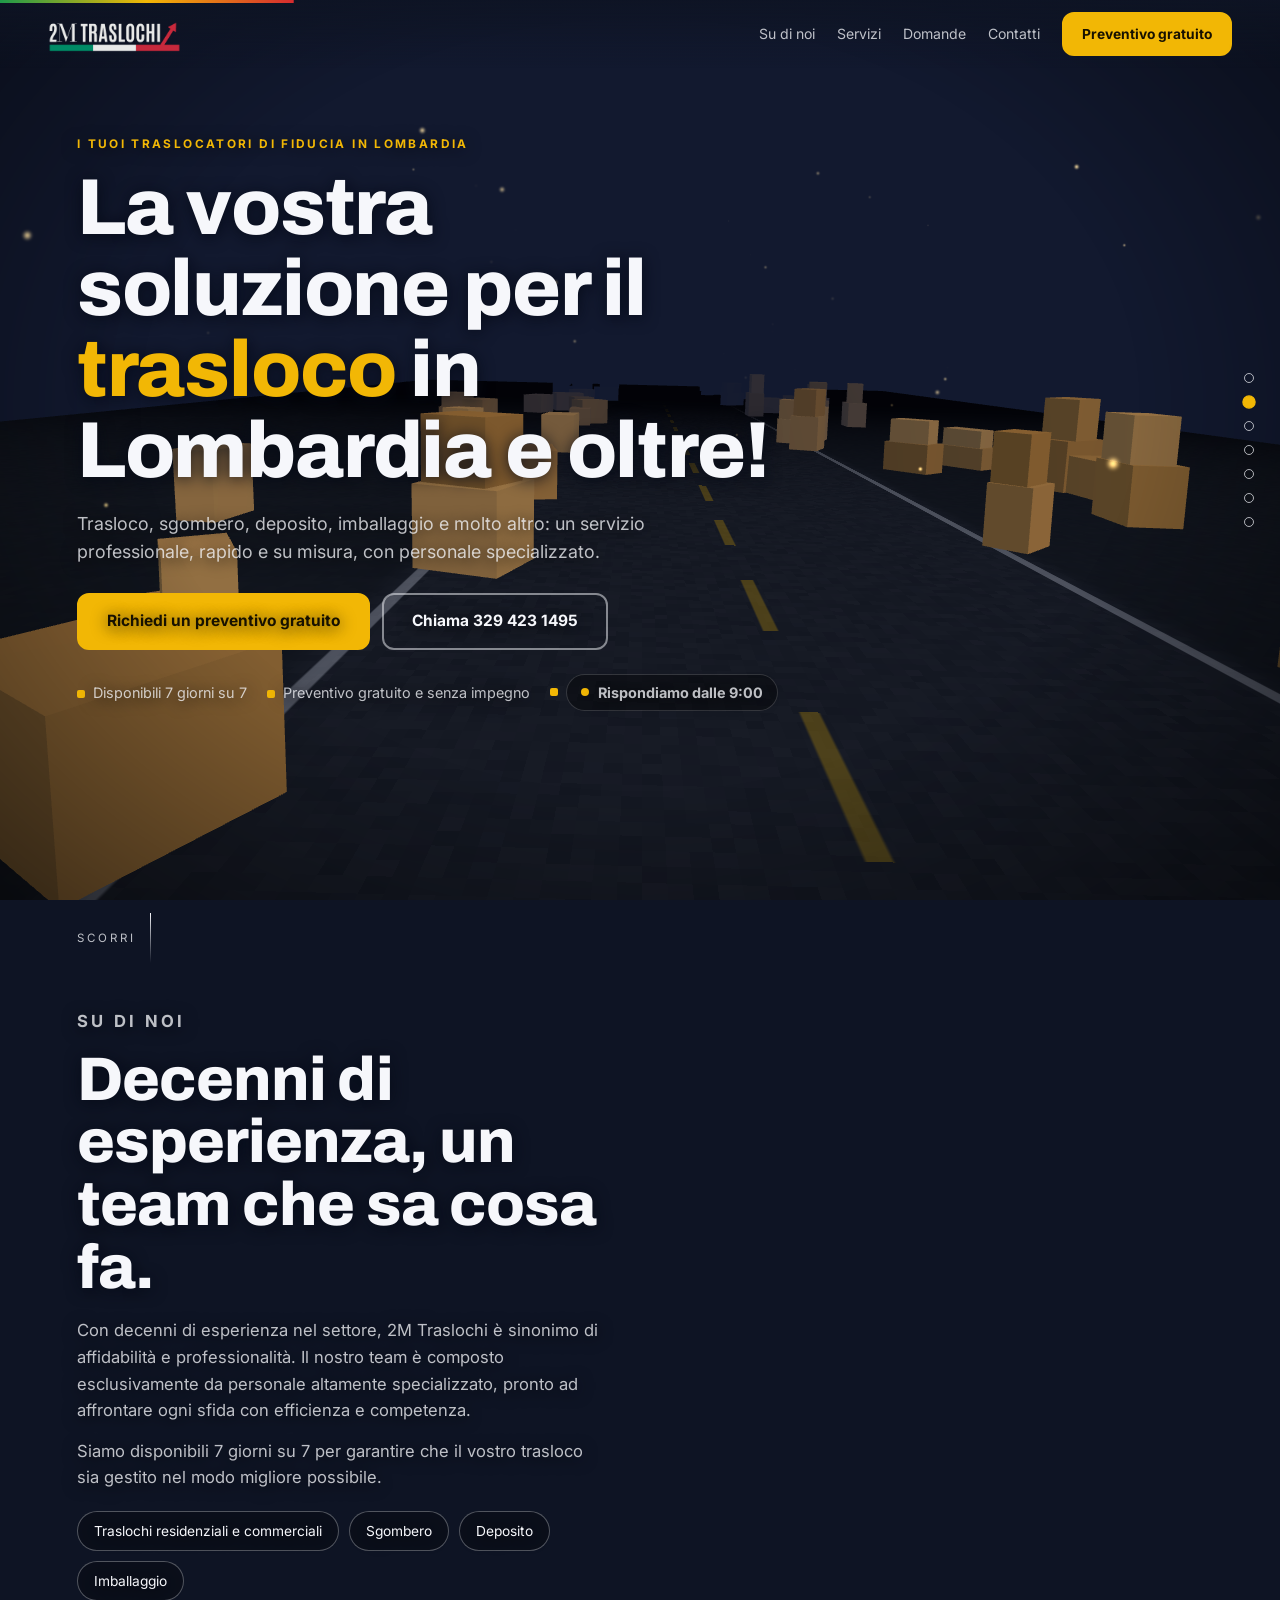
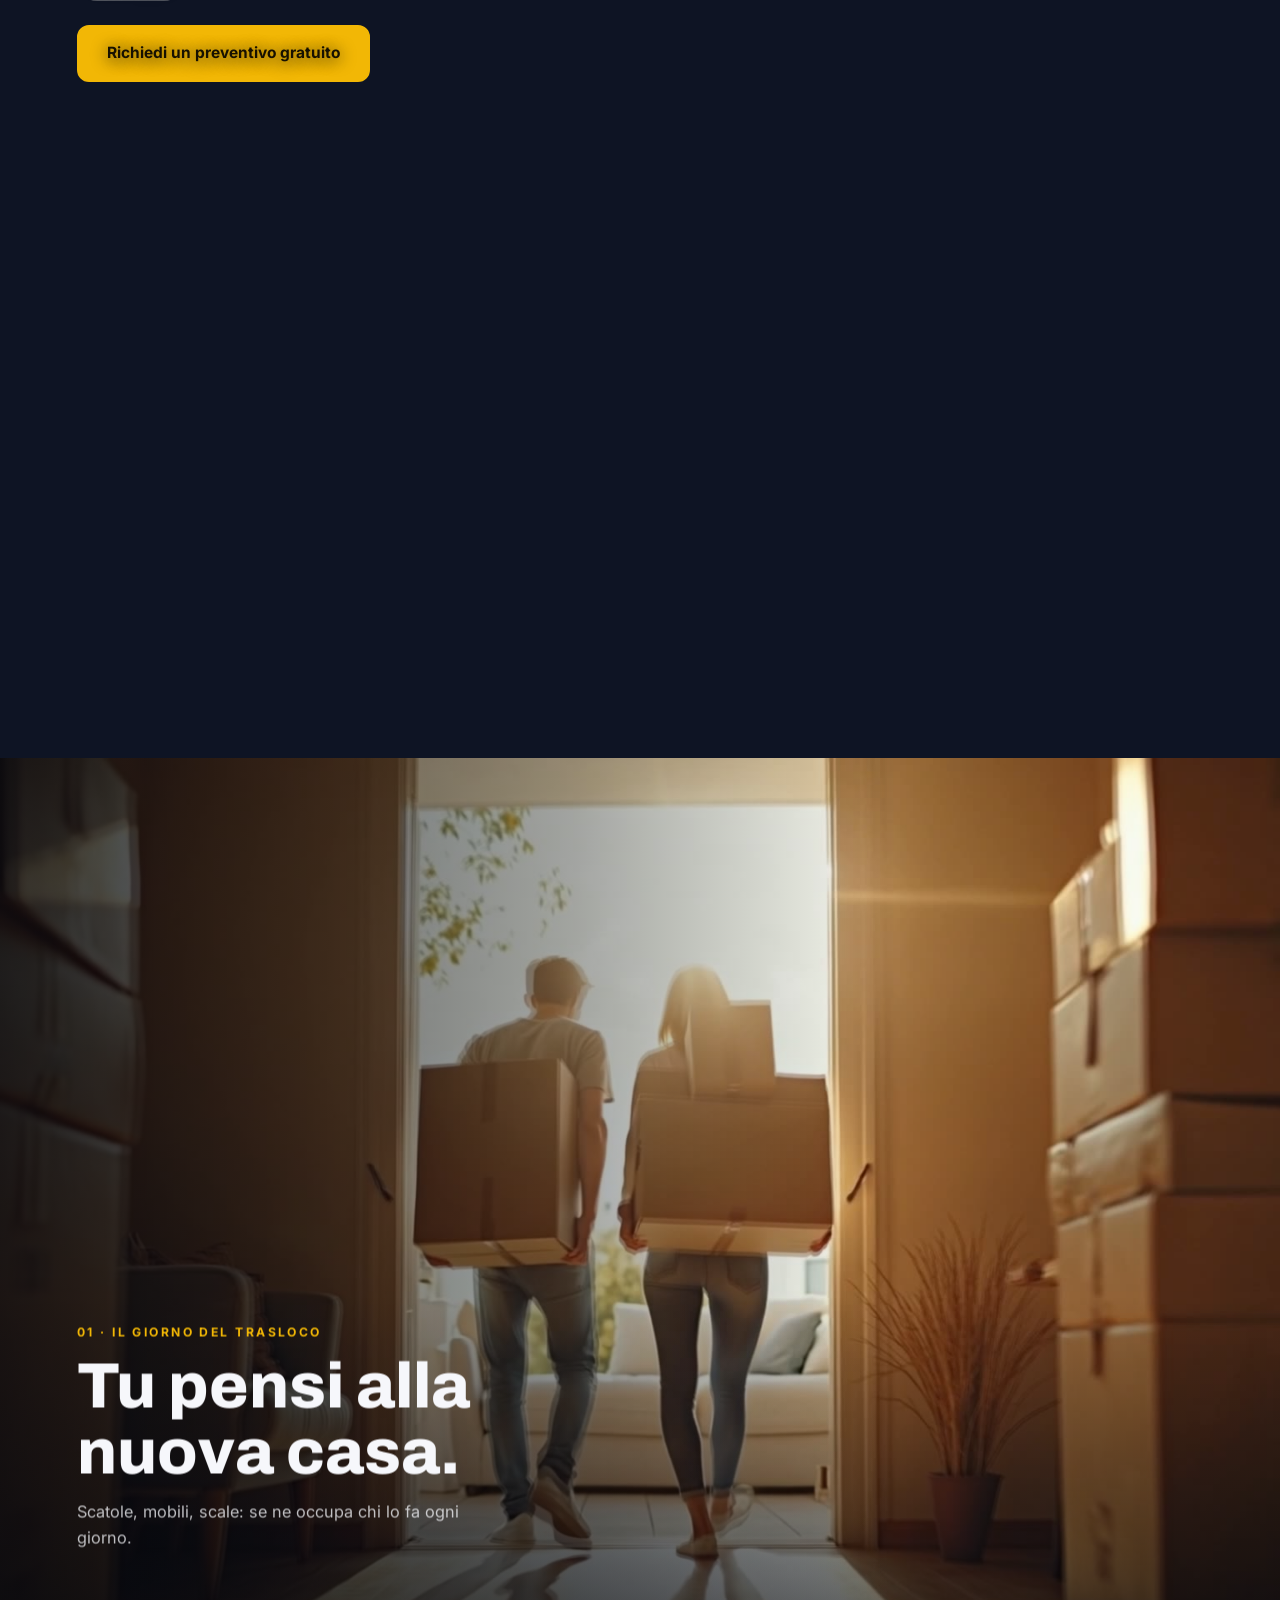
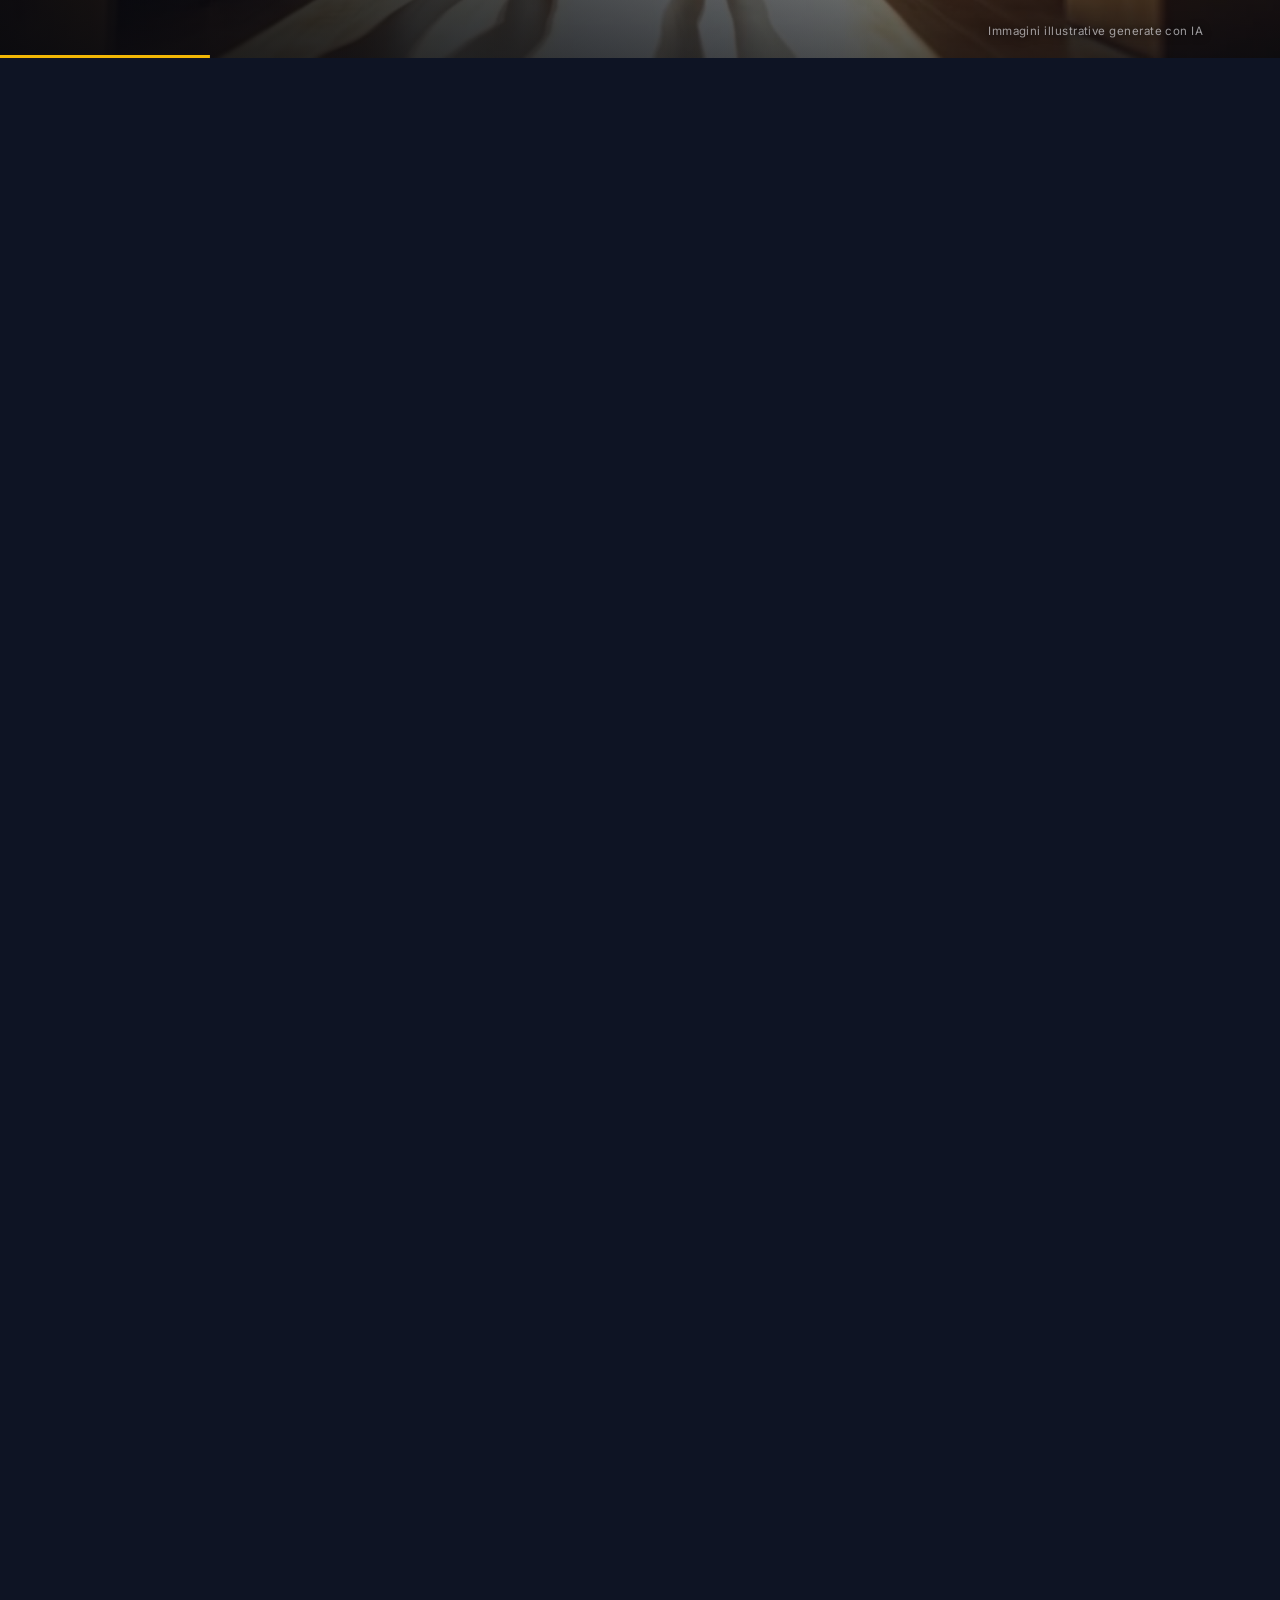
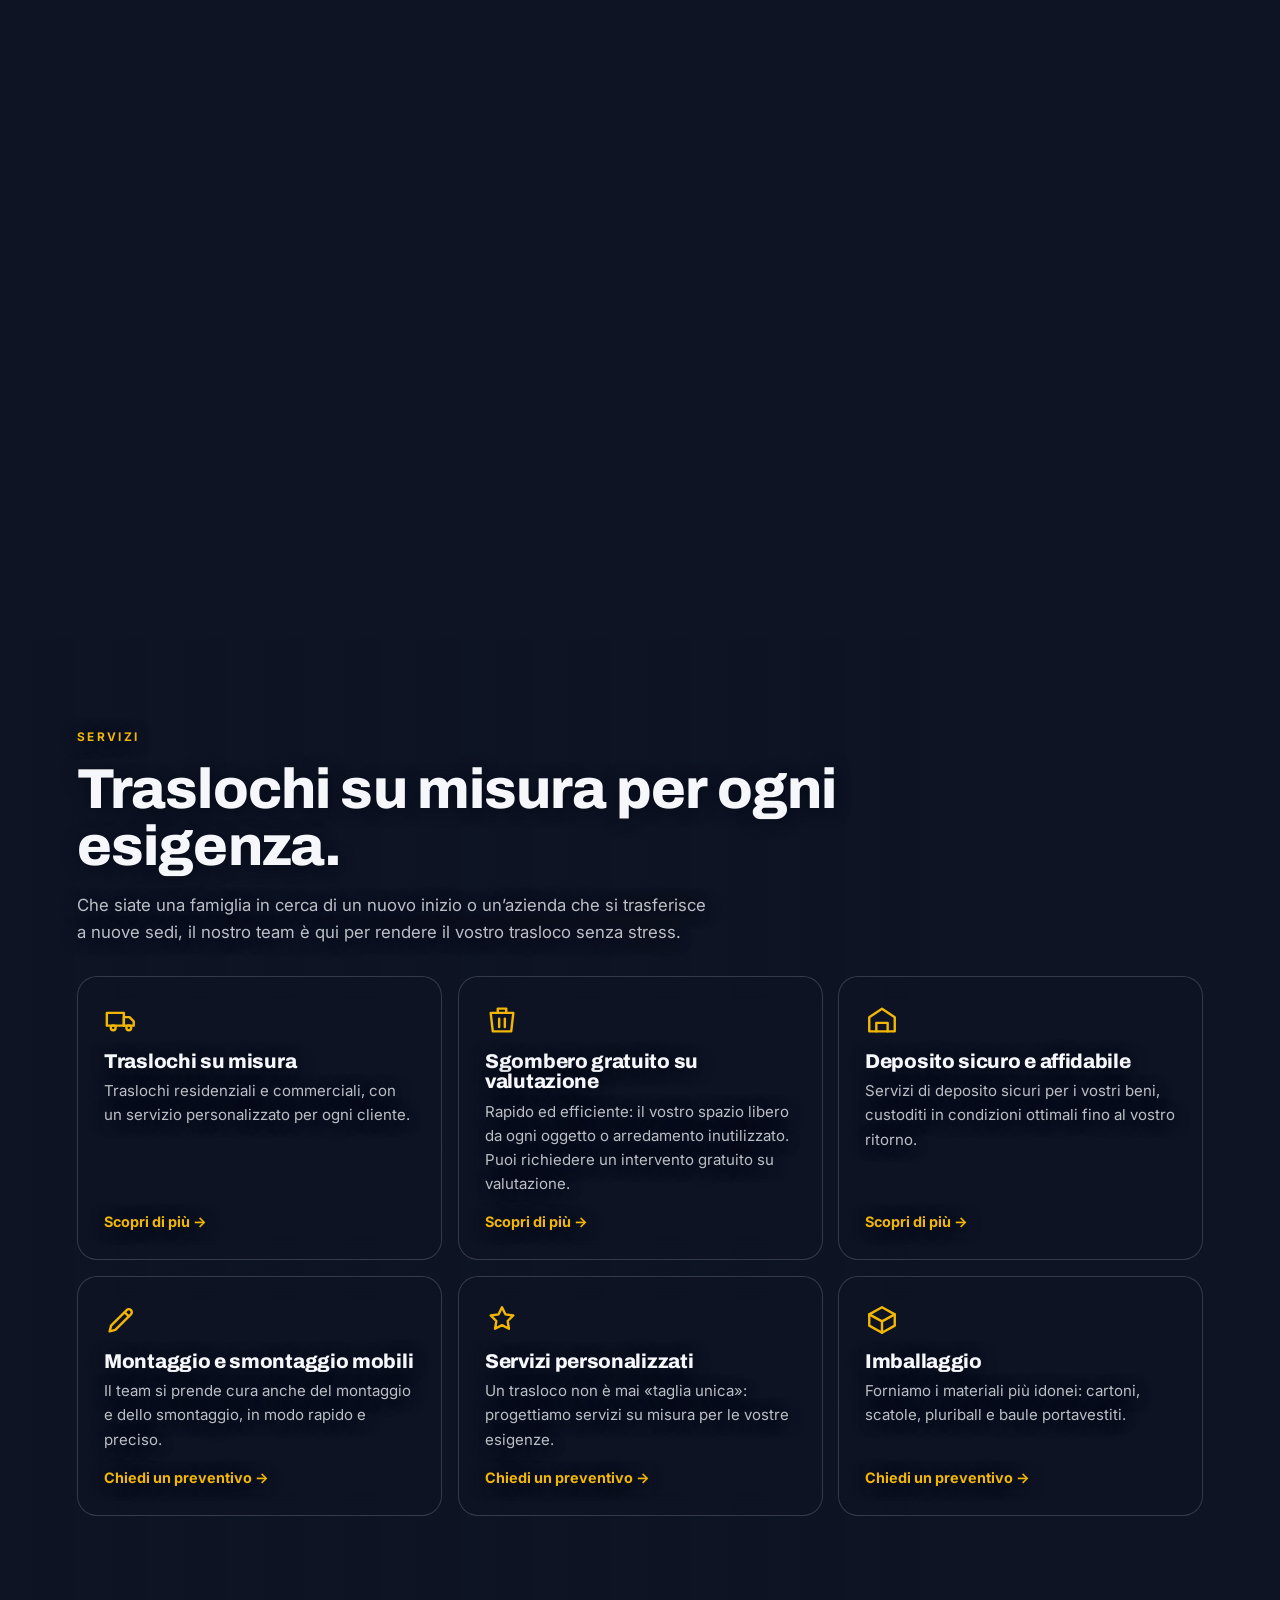
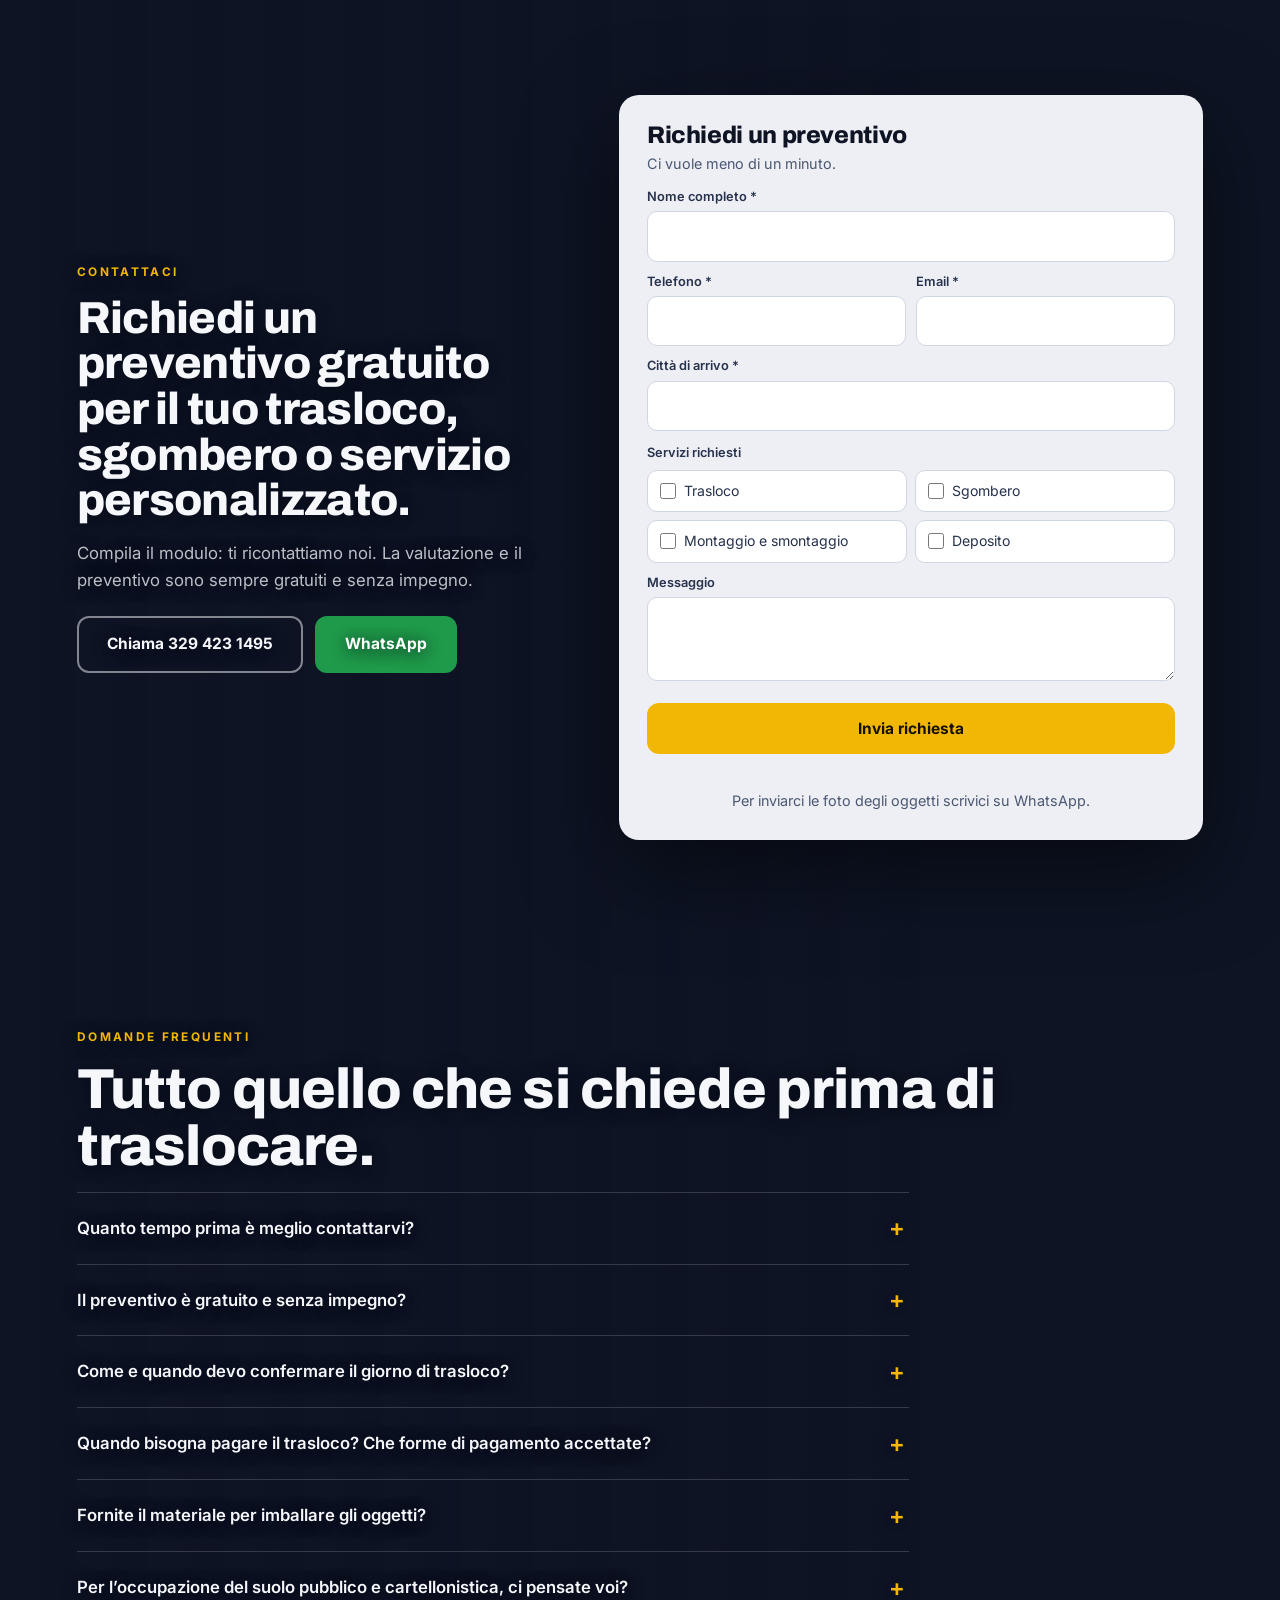
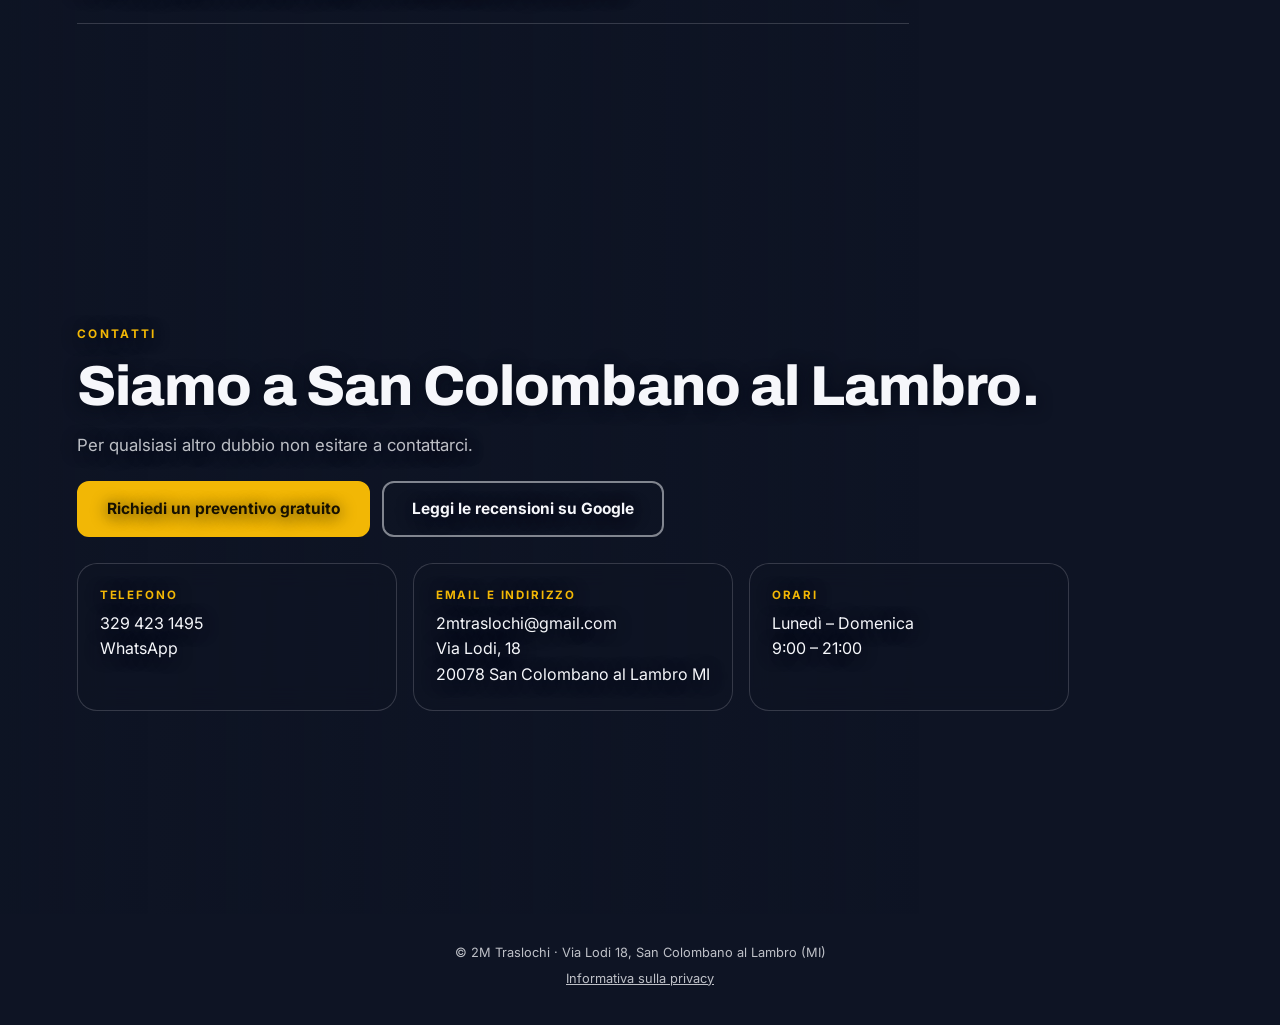
==== commit 8aa5982d: "Sito 2M Traslochi: nuova home in 3D a scorrimento Home rifatta in 3D (Three.js + Lenis), stesse pagi" ====
--- a/index.html
+++ b/index.html
@@ -1,246 +1,636 @@
 <!doctype html>
-<html lang="it"><head><meta charset="utf-8"><meta name="viewport" content="width=device-width, initial-scale=1"><title>2M Traslochi LOMBARDIA | La Tua Soluzione Completa per Traslochi, Sgomberi e Deposito | </title><meta name="title" content="2M Traslochi LOMBARDIA | La Tua Soluzione Completa per Traslochi, Sgomberi e Deposito | "><meta property="og:title" content="2M Traslochi LOMBARDIA | La Tua Soluzione Completa per Traslochi, Sgomberi e Deposito | "><meta name="description" content="Scopri i nostri servizi di trasloco professionale, sgombero gratuito e deposito sicuro. Affidabilità, flessibilità e convenienza per soddisfare ogni tua esigenza. Contattaci ora per una soluzione su misura."><meta property="og:description" content="Scopri i nostri servizi di trasloco professionale, sgombero gratuito e deposito sicuro. Affidabilità, flessibilità e convenienza per soddisfare ogni tua esigenza. Contattaci ora per una soluzione su misura."><meta name="author" content="2M Traslochi Lombardia"><meta property="og:author" content="2M Traslochi Lombardia"><meta name="image" content="/assets/f019ef532b527f6d.png"><meta property="og:image" content="/assets/f019ef532b527f6d.png"><meta name="twitter:card" content="summary_large_image"><meta name="twitter:image" content="/assets/f019ef532b527f6d.png"><meta name="keywords" content="traslochi, sgombero, deposito, servizi di trasloco, sgombero gratuito, deposito sicuro, soluzione completa, affidabilità, flessibilità, convenienza"><meta property="og:keywords" content="traslochi, sgombero, deposito, servizi di trasloco, sgombero gratuito, deposito sicuro, soluzione completa, affidabilità, flessibilità, convenienza"><meta property="og:type" content="website"><meta property="twitter:type" content="website"><style> 
-
- :root{ --primary: #37ca37;
---secondary: #188bf6;
---white: #ffffff;
---gray: #cbd5e0;
---black: #000000;
---red: #e93d3d;
---orange: #f6ad55;
---yellow: #faf089;
---green: #9ae6b4;
---teal: #81e6d9;
---malibu: #63b3ed;
---indigo: #757BBD;
---purple: #d6bcfa;
---pink: #fbb6ce;
---transparent: transparent;
---overlay: rgba(0, 0, 0, 0.5);
---color-lcf5lzs4: #011126;
---color-lcf5mrwz: #F2CB07;
---color-lm9hnsfg: #0047FF;
---color-lm9hwf0y: #FF7617;
---color-lle42g56: #f6f6f6;
---color-ln215u99: #171C2C;
---color-ln216anp: #EBAF00;
---color-ln24vsa5: #EBAF00;
---cobalt: #155eef;
---smoke: #f5f5f5;
---exo: 'Exo';
---chakra-petch: 'Chakra Petch';
---lato: 'Lato';
---headlinefont: 'Chakra Petch';
---contentfont: 'Exo';
---text-color: #000000;
---link-color: #188bf6; } .bg-fixed{bottom:0;top:0;left:0;right:0;position:fixed;overflow:auto;background-color:var(--white)} 
-            
-            .drop-zone-draggable .hl_main_popup{padding:20px;margin-top:0;border-color:var(--color-ln24vsa5);border-width:10px;border-style:solid;background-color:var(--black);width:960px}
-            
-          
-
-            .drop-zone-draggable .row-Vy37sYUtDr{margin-top:0;margin-bottom:0}
-            .drop-zone-draggable .row-Vy37sYUtDr{padding:15px 0;background-color:var(--transparent);border-color:var(--transparent);border-width:2px;border-style:solid;width:100%}
-            
-          
-.drop-zone-draggable .col-evR4jDGxg9{padding:10px 5px;background-color:var(--transparent);width:45.1%;border-color:var(--black);border-width:2px;border-style:solid;margin-top:0;margin-bottom:0}
-
-            .drop-zone-draggable .form-4veDX092Bz{margin-top:0;margin-bottom:0}
-            .drop-zone-draggable .cform-4veDX092Bz{padding:0}
-            
-          
-#hl_main_popup.popup-body{position:absolute!important;left:50%!important;bottom:auto!important;transform:translate(-50%,0)!important;right:auto!important;padding:20px;margin-top:0;border-color:var(--color-ln24vsa5);border-width:10px;border-style:solid;background-color:var(--black);width:960px}.--mobile #hl_main_popup.popup-body{width:380px!important}@media screen and (min-width:0px) and (max-width:480px){#hl_main_popup.popup-body{width:380px!important}} #col-evR4jDGxg9>.inner{flex-direction:column;justify-content:center;align-items:inherit;flex-wrap:nowrap} 
-            
-            .drop-zone-draggable .hl_main_popup-7DDkWK9AHB{padding:20px;margin-top:0;border-color:var(--color-ln24vsa5);border-width:10px;border-style:solid;background-color:var(--black);width:960px}
-            
-          
-
-            .drop-zone-draggable .row-Vy37sYUtDr{margin-top:0;margin-bottom:0}
-            .drop-zone-draggable .row-Vy37sYUtDr{padding:15px 0;background-color:var(--transparent);border-color:var(--transparent);border-width:2px;border-style:solid;width:100%}
-            
-          
-.drop-zone-draggable .col-evR4jDGxg9{padding:10px 5px;background-color:var(--transparent);width:45.1%;border-color:var(--black);border-width:2px;border-style:solid;margin-top:0;margin-bottom:0}
-
-            .drop-zone-draggable .form-4veDX092Bz{margin-top:0;margin-bottom:0}
-            .drop-zone-draggable .cform-4veDX092Bz{padding:0}
-            
-          
-#hl_main_popup-7DDkWK9AHB.popup-body{position:absolute!important;left:50%!important;bottom:auto!important;transform:translate(-50%,0)!important;right:auto!important;padding:20px;margin-top:0;border-color:var(--color-ln24vsa5);border-width:10px;border-style:solid;background-color:var(--black);width:960px}.--mobile #hl_main_popup-7DDkWK9AHB.popup-body{width:380px!important}@media screen and (min-width:0px) and (max-width:480px){#hl_main_popup-7DDkWK9AHB.popup-body{width:380px!important}} #col-evR4jDGxg9>.inner{flex-direction:column;justify-content:center;align-items:inherit;flex-wrap:nowrap} 
- /* ---- real header styles ----- */  
- :root{--exo:'Exo';--white:#ffffff;--black:#000000;--transparent:transparent;--overlay:rgba(0, 0, 0, 0.5);--color-lm9hwf0y:#FF7617;--color-lle42g56:#f6f6f6;--color-ln215u99:#171C2C;--color-ln216anp:#EBAF00}.hl_page-preview--content .section-407cet5_r{padding:30px 0 10px;margin-top:0;margin-bottom:0;background-color:var(--color-ln215u99);border-color:var(--black);border-width:2px;border-style:solid}.hl_page-preview--content .col-x8qWbyzZzz>.inner,.hl_page-preview--content .row-CrpFAWdLOF{margin-top:0;margin-bottom:0;padding:5px 0;background-color:var(--transparent);border-color:var(--black);border-width:2px;border-style:solid;width:100%}.hl_page-preview--content .col-x8qWbyzZzz{width:30.6%}.hl_page-preview--content .col-x8qWbyzZzz>.inner{padding:0 5px;width:30.6%}.hl_page-preview--content .button-N4R6PmKdGc{margin-top:0;margin-bottom:20px;text-align:center}.hl_page-preview--content .cbutton-N4R6PmKdGc{font-family:var(--contentfont);background-color:var(--color-ln216anp);color:var(--color-ln215u99);secondary-color:var(--white);text-decoration:none;padding:10px 30px;font-weight:700;border-color:var(--color-lm9hwf0y);border-width:1px;border-style:solid;letter-spacing:0;text-transform:none;text-shadow:1px 1px 1px rgba(0,0,0,.2);width:auto%}.hl_page-preview--content .col-oXwkycG8BL{width:69.4%}.hl_page-preview--content .cnav-menu-2hdpQquOuJ,.hl_page-preview--content .col-oXwkycG8BL>.inner{margin-top:0;background-color:var(--transparent);border-color:var(--black);border-width:2px;border-style:solid}.hl_page-preview--content .col-oXwkycG8BL>.inner{padding:0 5px;width:69.4%;margin-bottom:0}.hl_page-preview--content .cnav-menu-2hdpQquOuJ{font-family:var(--contentfont);padding:0 0 20px;mobile-background-color:var(--overlay);color:var(--white);bold-text-color:var(--text-color);italic-text-color:var(--text-color);underline-text-color:var(--text-color);icon-color:var(--white);secondary-color:var(--color-lle42g56);nav-menu-item-hover-background-color:var(--transparent);line-height:1.3em;text-transform:none;letter-spacing:0;text-align:left;nav-menu-item-spacing-x:9px;nav-menu-item-spacing-y:5px;dropdown-background:var(--white);dropdown-text-color:var(--black);dropdown-hover-color:var(--black);dropdown-item-spacing:10px}#section-407cet5_r>.inner{max-width:1170px}#col-oXwkycG8BL>.inner,#col-x8qWbyzZzz>.inner{flex-direction:column;justify-content:center;align-items:inherit;flex-wrap:nowrap}@media screen and (min-width:481px) and (max-width:10000px){.button-N4R6PmKdGc .button-icon-end,.button-N4R6PmKdGc .button-icon-start,.button-N4R6PmKdGc .main-heading-button{font-size:15px;font-weight:undefined}.button-N4R6PmKdGc .button-icon-start{margin-right:5px}.button-N4R6PmKdGc .button-icon-end{margin-left:5px}.button-N4R6PmKdGc .sub-heading-button{font-size:15px;color:var(--white);font-weight:undefined}}@media screen and (min-width:0px) and (max-width:480px){.button-N4R6PmKdGc .button-icon-end,.button-N4R6PmKdGc .button-icon-start,.button-N4R6PmKdGc .main-heading-button{font-size:15px;font-weight:undefined}.button-N4R6PmKdGc .button-icon-start{margin-right:5px}.button-N4R6PmKdGc .button-icon-end{margin-left:5px}.button-N4R6PmKdGc .sub-heading-button{font-size:15px;color:var(--white);font-weight:undefined}}#nav-menu-2hdpQquOuJ .nav-menu,.--mobile #nav-menu-2hdpQquOuJ .nav-menu{font-size:18px;font-weight:undefined}#nav-menu-popup.nav-menu-2hdpQquOuJ .nav-menu-body{background:var(--overlay)}#nav-menu-2hdpQquOuJ .nav-menu li.nav-menu-item{display:flex;align-items:center;white-space:nowrap}#nav-menu-2hdpQquOuJ .items-cart,#nav-menu-2hdpQquOuJ .items-cart-active{color:var(--white)}#nav-menu-2hdpQquOuJ .nav-menu .nav-menu-item a,#nav-menu-popup.nav-menu-2hdpQquOuJ .nav-menu .nav-menu-item a{color:var(--white);cursor:pointer;height:inherit;display:flex;align-items:center;padding:5px 9px;transition:all .3s ease}#nav-menu-2hdpQquOuJ .nav-menu .nav-menu-item:hover a{color:var(--color-lle42g56);background:var(--transparent)}#nav-menu-popup.nav-menu-2hdpQquOuJ .nav-menu .nav-menu-item:hover a,#nav-menu-popup.nav-menu-2hdpQquOuJ .nav-menu-body .nav-menu .nav-menu-item:hover{color:var(--color-lle42g56)}.--mobile #nav-menu-2hdpQquOuJ .nav-menu .dropdown-menu .dropdown-item{font-size:16px;font-weight:undefined}#nav-menu-popup.nav-menu-2hdpQquOuJ .nav-menu{font-size:18px;font-family:var(--contentfont);font-weight:undefined}#nav-menu-popup.nav-menu-2hdpQquOuJ .nav-menu-body .close-menu{color:var(--white);font-size:18px;font-weight:600}#nav-menu-popup.nav-menu-2hdpQquOuJ .nav-menu-body .nav-menu .nav-menu-item{color:var(--white);text-align:left;transition:all .3s ease;font-size:16px;font-weight:undefined}#nav-menu-2hdpQquOuJ .nav-menu .dropdown-menu .dropdown-item{font-size:16px;text-align:left;font-weight:undefined}#nav-menu-2hdpQquOuJ .nav-menu .dropdown-menu .dropdown-item a,#nav-menu-popup.nav-menu-2hdpQquOuJ .nav-menu .nav-dropdown-menu .nav-menu-item:hover a{color:var(--black);background:var(--white);padding:10px;transition:all .3s ease}#nav-menu-2hdpQquOuJ .nav-menu .dropdown-menu .dropdown-item:hover a,#nav-menu-popup.nav-menu-2hdpQquOuJ .nav-menu-body .nav-dropdown-menu .nav-menu-item a,#nav-menu-popup.nav-menu-2hdpQquOuJ .nav-menu-body .nav-dropdown-menu .nav-menu-item:hover a{color:var(--black)}#nav-menu-popup.nav-menu-2hdpQquOuJ .nav-menu-body .nav-dropdown-menu .nav-menu-item{background:var(--white);font-size:16px;font-weight:undefined}#nav-menu-2hdpQquOuJ .nav-menu-mobile span::before{cursor:pointer;color:var(--white);content:"";font-family:"Font Awesome 5 Free";font-size:18px;font-weight:600}@media screen and (min-width:0px) and (max-width:480px){.nav-menu-2hdpQquOuJ .branding .title{font-size:18px;line-height:1.3em;font-weight:undefined}#nav-menu-2hdpQquOuJ .hl-autocomplete-results li{font-size:18px}}@media screen and (min-width:481px) and (max-width:10000px){.nav-menu-2hdpQquOuJ .branding .title{font-size:18px;line-height:1.3em;font-weight:undefined}#nav-menu-2hdpQquOuJ .hl-autocomplete-results li{font-size:18px}}#nav-menu-2hdpQquOuJ strong{font-weight:700}#nav-menu-2hdpQquOuJ em,#nav-menu-2hdpQquOuJ strong,#nav-menu-2hdpQquOuJ u{color:var(--text-color)!important}#nav-menu-2hdpQquOuJ .hl-autocomplete-input{border:1px solid #cacaca;margin:1px;border-radius:16px}#nav-menu-2hdpQquOuJ .hl-autocomplete{font-family:inherit}#nav-menu-2hdpQquOuJ .hl-autocomplete-button{background:#fff}#nav-menu-2hdpQquOuJ .hl-autocomplete-input-wrapper{color:#000;background-color:#fff}#nav-menu-2hdpQquOuJ .hl-autocomplete-results{border:1px solid #cacaca;border-top:none;border-radius:16px;border-top-left-radius:0;border-top-right-radius:0;color:var(--white);background-color:var(--transparent)}#nav-menu-2hdpQquOuJ .hl-autocomplete-input:hover{border-width:1.5px;margin:.5px}#nav-menu-2hdpQquOuJ .hl-autocomplete-input:focus-within{border-width:2px;margin:0}.c-wrapper.c-section:has(#nav-menu-2hdpQquOuJ .mega-menu-builder),.c-wrapper.c-section:has(#nav-menu-2hdpQquOuJ .mega-menu-mobile-active),.c-wrapper.c-section:has(#nav-menu-2hdpQquOuJ .menu-item-builder>.submenu-builder),.c-wrapper.c-section:has(#nav-menu-2hdpQquOuJ .menu-item:hover>.mega-menu),.c-wrapper.c-section:has(#nav-menu-2hdpQquOuJ .menu-item:hover>.submenu),.c-wrapper.c-section:has(#nav-menu-2hdpQquOuJ .nav-menu-item.dropdown:hover),.c-wrapper.c-section:has(#nav-menu-2hdpQquOuJ .submenu-mobile-active),.hl_main_popup .c-wrapper.c-row:has(#nav-menu-2hdpQquOuJ .mega-menu-builder),.hl_main_popup .c-wrapper.c-row:has(#nav-menu-2hdpQquOuJ .mega-menu-mobile-active),.hl_main_popup .c-wrapper.c-row:has(#nav-menu-2hdpQquOuJ .menu-item-builder>.submenu-builder),.hl_main_popup .c-wrapper.c-row:has(#nav-menu-2hdpQquOuJ .menu-item:hover>.mega-menu),.hl_main_popup .c-wrapper.c-row:has(#nav-menu-2hdpQquOuJ .menu-item:hover>.submenu),.hl_main_popup .c-wrapper.c-row:has(#nav-menu-2hdpQquOuJ .nav-menu-item.dropdown:hover),.hl_main_popup .c-wrapper.c-row:has(#nav-menu-2hdpQquOuJ .submenu-mobile-active){z-index:13} 
- /* ---- Section styles ----- */ 
-:root{--exo:'Exo';--chakra-petch:'Chakra Petch';--white:#ffffff;--black:#000000;--transparent:transparent;--color-lcf5mrwz:#F2CB07;--color-lm9hwf0y:#FF7617;--color-ln215u99:#171C2C;--color-ln216anp:#EBAF00;--color-ln24vsa5:#EBAF00}.hl_page-preview--content .section-VmU8ev9Iyb{padding:100px 0;margin-top:0;margin-bottom:0;background-color:var(--black);border-color:var(--black);border-width:2px;border-style:solid}.hl_page-preview--content .col-lrfWTvhUrH>.inner,.hl_page-preview--content .row-uacrxxM8ue{margin-top:0;margin-bottom:0;padding:15px 0;background-color:var(--transparent);border-color:var(--black);border-width:2px;border-style:solid;width:60%}.hl_page-preview--content .col-lrfWTvhUrH{width:100%}.hl_page-preview--content .col-lrfWTvhUrH>.inner{padding:10px 5px;width:100%}.hl_page-preview--content .button-fuuGHoMKNZ{margin-top:30px;margin-bottom:0;text-align:left}.hl_page-preview--content .cbutton-fuuGHoMKNZ{font-family:var(--contentfont);background-color:var(--color-ln216anp);color:var(--color-ln215u99);secondary-color:var(--white);text-decoration:none;padding:10px 30px;font-weight:700;border-color:var(--color-lm9hwf0y);border-width:1px;border-style:solid;letter-spacing:0;text-transform:none;text-shadow:1px 1px 1px rgba(0,0,0,.2);width:auto%}.hl_page-preview--content #sub-heading-vzPWgFqr7U{margin-top:10px;margin-bottom:0}.hl_page-preview--content .cheading-8iRvF6xSap,.hl_page-preview--content .csub-heading-TVVhUHWqc5,.hl_page-preview--content .csub-heading-vzPWgFqr7U{background-color:var(--transparent);icon-color:var(--text-color);font-weight:400;opacity:1;text-shadow:0 0 0 transparent;border-color:var(--black);border-width:2px;border-style:solid;letter-spacing:0;text-align:left}.hl_page-preview--content .csub-heading-vzPWgFqr7U{font-family:var(--contentfont);color:var(--white);padding:0;line-height:1.6em;text-transform:none}.hl_page-preview--content #heading-8iRvF6xSap,.hl_page-preview--content #sub-heading-TVVhUHWqc5{margin-top:0;margin-bottom:0}.hl_page-preview--content .cheading-8iRvF6xSap,.hl_page-preview--content .csub-heading-TVVhUHWqc5{font-family:var(--headlinefont);color:var(--color-ln24vsa5);padding:10px 0;line-height:1.3em}.hl_page-preview--content .csub-heading-TVVhUHWqc5{color:var(--color-ln216anp);padding:0}#section-VmU8ev9Iyb>.inner{max-width:1170px}#col-lrfWTvhUrH>.inner{flex-direction:column;justify-content:center;align-items:inherit;flex-wrap:nowrap}@media screen and (min-width:481px) and (max-width:10000px){.button-fuuGHoMKNZ .button-icon-end,.button-fuuGHoMKNZ .button-icon-start,.button-fuuGHoMKNZ .main-heading-button{font-size:16px;font-weight:undefined}.button-fuuGHoMKNZ .button-icon-start{margin-right:5px}.button-fuuGHoMKNZ .button-icon-end{margin-left:5px}.button-fuuGHoMKNZ .sub-heading-button{font-size:15px;color:var(--white);font-weight:undefined}}@media screen and (min-width:0px) and (max-width:480px){.button-fuuGHoMKNZ .button-icon-end,.button-fuuGHoMKNZ .button-icon-start,.button-fuuGHoMKNZ .main-heading-button{font-size:15px;font-weight:undefined}.button-fuuGHoMKNZ .button-icon-start{margin-right:5px}.button-fuuGHoMKNZ .button-icon-end{margin-left:5px}.button-fuuGHoMKNZ .sub-heading-button{font-size:15px;color:var(--white);font-weight:undefined}}.heading-8iRvF6xSap,.sub-heading-TVVhUHWqc5,.sub-heading-vzPWgFqr7U{font-weight:undefined}.heading-8iRvF6xSap u,.sub-heading-vzPWgFqr7U em,.sub-heading-vzPWgFqr7U strong,.sub-heading-vzPWgFqr7U u{color:var(--text-color)}.heading-8iRvF6xSap a,.heading-8iRvF6xSap a *,.sub-heading-TVVhUHWqc5 a,.sub-heading-TVVhUHWqc5 a *,.sub-heading-vzPWgFqr7U a,.sub-heading-vzPWgFqr7U a *{color:var(--link-color);text-decoration:none}.heading-8iRvF6xSap a u,.heading-8iRvF6xSap a:hover,.sub-heading-TVVhUHWqc5 a u,.sub-heading-TVVhUHWqc5 a:hover,.sub-heading-vzPWgFqr7U a u,.sub-heading-vzPWgFqr7U a:hover{text-decoration:underline}.heading-8iRvF6xSap a s,.sub-heading-TVVhUHWqc5 a s,.sub-heading-vzPWgFqr7U a s{text-decoration:line-through}@media screen and (min-width:0px) and (max-width:480px){.sub-heading-vzPWgFqr7U h1,.sub-heading-vzPWgFqr7U h2,.sub-heading-vzPWgFqr7U h3,.sub-heading-vzPWgFqr7U h4,.sub-heading-vzPWgFqr7U h5,.sub-heading-vzPWgFqr7U h6,.sub-heading-vzPWgFqr7U ul li,.sub-heading-vzPWgFqr7U.text-output{font-size:18px!important;font-weight:undefined}}@media screen and (min-width:481px) and (max-width:10000px){.sub-heading-vzPWgFqr7U h1,.sub-heading-vzPWgFqr7U h2,.sub-heading-vzPWgFqr7U h3,.sub-heading-vzPWgFqr7U h4,.sub-heading-vzPWgFqr7U h5,.sub-heading-vzPWgFqr7U h6,.sub-heading-vzPWgFqr7U ul li,.sub-heading-vzPWgFqr7U.text-output{font-size:21px!important;font-weight:undefined}}.heading-8iRvF6xSap.text-output h1:first-child:before,.heading-8iRvF6xSap.text-output h2:first-child:before,.heading-8iRvF6xSap.text-output h3:first-child:before,.heading-8iRvF6xSap.text-output h4:first-child:before,.heading-8iRvF6xSap.text-output h5:first-child:before,.heading-8iRvF6xSap.text-output h6:first-child:before,.heading-8iRvF6xSap.text-output p:first-child:before,.sub-heading-TVVhUHWqc5.text-output h1:first-child:before,.sub-heading-TVVhUHWqc5.text-output h2:first-child:before,.sub-heading-TVVhUHWqc5.text-output h3:first-child:before,.sub-heading-TVVhUHWqc5.text-output h4:first-child:before,.sub-heading-TVVhUHWqc5.text-output h5:first-child:before,.sub-heading-TVVhUHWqc5.text-output h6:first-child:before,.sub-heading-TVVhUHWqc5.text-output p:first-child:before,.sub-heading-vzPWgFqr7U.text-output h1:first-child:before,.sub-heading-vzPWgFqr7U.text-output h2:first-child:before,.sub-heading-vzPWgFqr7U.text-output h3:first-child:before,.sub-heading-vzPWgFqr7U.text-output h4:first-child:before,.sub-heading-vzPWgFqr7U.text-output h5:first-child:before,.sub-heading-vzPWgFqr7U.text-output h6:first-child:before,.sub-heading-vzPWgFqr7U.text-output p:first-child:before{color:var(--text-color);content:'\';
-    font-family: '';margin-right:5px;font-weight:700}.heading-8iRvF6xSap strong{color:var(--white)}.heading-8iRvF6xSap em{color:var(--color-lcf5mrwz)}@media screen and (min-width:0px) and (max-width:480px){.heading-8iRvF6xSap h1,.heading-8iRvF6xSap h2,.heading-8iRvF6xSap h3,.heading-8iRvF6xSap h4,.heading-8iRvF6xSap h5,.heading-8iRvF6xSap h6,.heading-8iRvF6xSap ul li,.heading-8iRvF6xSap.text-output{font-size:32px!important;font-weight:undefined}}@media screen and (min-width:481px) and (max-width:10000px){.heading-8iRvF6xSap h1,.heading-8iRvF6xSap h2,.heading-8iRvF6xSap h3,.heading-8iRvF6xSap h4,.heading-8iRvF6xSap h5,.heading-8iRvF6xSap h6,.heading-8iRvF6xSap ul li,.heading-8iRvF6xSap.text-output{font-size:32px!important;font-weight:undefined}}.sub-heading-TVVhUHWqc5 strong{color:var(--color-ln216anp)}.sub-heading-TVVhUHWqc5 em,.sub-heading-TVVhUHWqc5 u{color:var(--text-color)}@media screen and (min-width:0px) and (max-width:480px){.sub-heading-TVVhUHWqc5 h1,.sub-heading-TVVhUHWqc5 h2,.sub-heading-TVVhUHWqc5 h3,.sub-heading-TVVhUHWqc5 h4,.sub-heading-TVVhUHWqc5 h5,.sub-heading-TVVhUHWqc5 h6,.sub-heading-TVVhUHWqc5 ul li,.sub-heading-TVVhUHWqc5.text-output{font-size:19px!important;font-weight:undefined}}@media screen and (min-width:481px) and (max-width:10000px){.sub-heading-TVVhUHWqc5 h1,.sub-heading-TVVhUHWqc5 h2,.sub-heading-TVVhUHWqc5 h3,.sub-heading-TVVhUHWqc5 h4,.sub-heading-TVVhUHWqc5 h5,.sub-heading-TVVhUHWqc5 h6,.sub-heading-TVVhUHWqc5 ul li,.sub-heading-TVVhUHWqc5.text-output{font-size:19px!important;font-weight:undefined}} 
- /* ---- Section styles ----- */ 
-:root{--exo:'Exo';--chakra-petch:'Chakra Petch';--white:#ffffff;--black:#000000;--transparent:transparent;--color-lm9hwf0y:#FF7617;--color-ln215u99:#171C2C;--color-ln216anp:#EBAF00}.hl_page-preview--content .section-m3D2FFlToh{padding:48px 0;margin-top:0;margin-bottom:0;background-color:var(--color-lm127s6c);border-color:var(--black);border-width:2px;border-style:solid}.hl_page-preview--content .col-6eWFUejNh2e>.inner,.hl_page-preview--content .col-JmW5zjZVWEz>.inner,.hl_page-preview--content .row-Sz68P2udStz{margin-top:0;margin-bottom:0;padding:15px 0;background-color:var(--transparent);border-color:var(--black);border-width:2px;border-style:solid;width:100%}.hl_page-preview--content .col-JmW5zjZVWEz{width:56.4%}.hl_page-preview--content .col-6eWFUejNh2e>.inner,.hl_page-preview--content .col-JmW5zjZVWEz>.inner{padding:10px 5px;width:56.4%}.hl_page-preview--content .button-H1k0YeJ3sK{margin-top:30px;margin-bottom:0;text-align:center}.hl_page-preview--content .cbutton-H1k0YeJ3sK,.hl_page-preview--content .csub-heading-38bfHjRCbe6{font-family:var(--contentfont);color:var(--color-ln215u99);border-style:solid;text-transform:none;letter-spacing:0}.hl_page-preview--content .cbutton-H1k0YeJ3sK{background-color:var(--color-ln216anp);secondary-color:var(--white);text-decoration:none;padding:10px 30px;font-weight:700;border-color:var(--color-lm9hwf0y);border-width:1px;text-shadow:1px 1px 1px rgba(0,0,0,.2);width:auto%}.hl_page-preview--content #sub-heading-38bfHjRCbe6{margin-top:10px;margin-bottom:0}.hl_page-preview--content .csub-heading-38bfHjRCbe6{background-color:var(--transparent);icon-color:var(--text-color);font-weight:400;padding:0 10px;opacity:1;text-shadow:0 0 0 transparent;border-color:var(--black);border-width:2px;line-height:1.6em;text-align:left}.hl_page-preview--content #sub-heading-TfvCLr867hy,.hl_page-preview--content .image-vh3r33UECz{margin-top:0;margin-bottom:0}.hl_page-preview--content .image-FkjVaXSam8p .image-container img,.hl_page-preview--content .image-vh3r33UECz .image-container img{box-shadow:undefined}.hl_page-preview--content .cimage-vh3r33UECz{padding:10px;background-color:var(--transparent);opacity:1;text-align:center}.hl_page-preview--content .csub-heading-TfvCLr867hy{font-family:var(--headlinefont);background-color:var(--transparent);color:var(--color-lm9hwf0y);icon-color:var(--text-color);font-weight:400;padding:0 10px;opacity:1;text-shadow:0 0 0 transparent;border-color:var(--black);border-width:2px;border-style:solid;line-height:1.3em;letter-spacing:0;text-align:left}.hl_page-preview--content .col-6eWFUejNh2e{width:43.6%}.hl_page-preview--content .col-6eWFUejNh2e>.inner{padding:0;width:43.6%}.hl_page-preview--content .image-FkjVaXSam8p{margin-top:0;margin-bottom:0}.hl_page-preview--content .cimage-FkjVaXSam8p{padding:10px;background-color:var(--transparent);opacity:1;text-align:center}#section-m3D2FFlToh>.inner{max-width:1170px}#col-JmW5zjZVWEz>.inner{flex-direction:column;justify-content:center;align-items:inherit;flex-wrap:nowrap}@media screen and (min-width:481px) and (max-width:10000px){.button-H1k0YeJ3sK .button-icon-end,.button-H1k0YeJ3sK .button-icon-start,.button-H1k0YeJ3sK .main-heading-button{font-size:16px;font-weight:undefined}.button-H1k0YeJ3sK .button-icon-start{margin-right:5px}.button-H1k0YeJ3sK .button-icon-end{margin-left:5px}.button-H1k0YeJ3sK .sub-heading-button{font-size:15px;color:var(--white);font-weight:undefined}}@media screen and (min-width:0px) and (max-width:480px){.button-H1k0YeJ3sK .button-icon-end,.button-H1k0YeJ3sK .button-icon-start,.button-H1k0YeJ3sK .main-heading-button{font-size:15px;font-weight:undefined}.button-H1k0YeJ3sK .button-icon-start{margin-right:5px}.button-H1k0YeJ3sK .button-icon-end{margin-left:5px}.button-H1k0YeJ3sK .sub-heading-button{font-size:15px;color:var(--white);font-weight:undefined}}.sub-heading-38bfHjRCbe6,.sub-heading-TfvCLr867hy{font-weight:undefined}.sub-heading-38bfHjRCbe6 em,.sub-heading-38bfHjRCbe6 strong,.sub-heading-38bfHjRCbe6 u,.sub-heading-TfvCLr867hy em,.sub-heading-TfvCLr867hy strong,.sub-heading-TfvCLr867hy u{color:var(--text-color)}.sub-heading-38bfHjRCbe6 a,.sub-heading-38bfHjRCbe6 a *,.sub-heading-TfvCLr867hy a,.sub-heading-TfvCLr867hy a *{color:var(--link-color);text-decoration:none}.sub-heading-38bfHjRCbe6 a u,.sub-heading-38bfHjRCbe6 a:hover,.sub-heading-TfvCLr867hy a u,.sub-heading-TfvCLr867hy a:hover{text-decoration:underline}.sub-heading-38bfHjRCbe6 a s,.sub-heading-TfvCLr867hy a s{text-decoration:line-through}@media screen and (min-width:0px) and (max-width:480px){.sub-heading-38bfHjRCbe6 h1,.sub-heading-38bfHjRCbe6 h2,.sub-heading-38bfHjRCbe6 h3,.sub-heading-38bfHjRCbe6 h4,.sub-heading-38bfHjRCbe6 h5,.sub-heading-38bfHjRCbe6 h6,.sub-heading-38bfHjRCbe6 ul li,.sub-heading-38bfHjRCbe6.text-output{font-size:18px!important;font-weight:undefined}}@media screen and (min-width:481px) and (max-width:10000px){.sub-heading-38bfHjRCbe6 h1,.sub-heading-38bfHjRCbe6 h2,.sub-heading-38bfHjRCbe6 h3,.sub-heading-38bfHjRCbe6 h4,.sub-heading-38bfHjRCbe6 h5,.sub-heading-38bfHjRCbe6 h6,.sub-heading-38bfHjRCbe6 ul li,.sub-heading-38bfHjRCbe6.text-output{font-size:21px!important;font-weight:undefined}}.sub-heading-38bfHjRCbe6.text-output h1:first-child:before,.sub-heading-38bfHjRCbe6.text-output h2:first-child:before,.sub-heading-38bfHjRCbe6.text-output h3:first-child:before,.sub-heading-38bfHjRCbe6.text-output h4:first-child:before,.sub-heading-38bfHjRCbe6.text-output h5:first-child:before,.sub-heading-38bfHjRCbe6.text-output h6:first-child:before,.sub-heading-38bfHjRCbe6.text-output p:first-child:before,.sub-heading-TfvCLr867hy.text-output h1:first-child:before,.sub-heading-TfvCLr867hy.text-output h2:first-child:before,.sub-heading-TfvCLr867hy.text-output h3:first-child:before,.sub-heading-TfvCLr867hy.text-output h4:first-child:before,.sub-heading-TfvCLr867hy.text-output h5:first-child:before,.sub-heading-TfvCLr867hy.text-output h6:first-child:before,.sub-heading-TfvCLr867hy.text-output p:first-child:before{color:var(--text-color);content:'\';
-    font-family: '';margin-right:5px;font-weight:700}@media screen and (min-width:0px) and (max-width:480px){.sub-heading-TfvCLr867hy h1,.sub-heading-TfvCLr867hy h2,.sub-heading-TfvCLr867hy h3,.sub-heading-TfvCLr867hy h4,.sub-heading-TfvCLr867hy h5,.sub-heading-TfvCLr867hy h6,.sub-heading-TfvCLr867hy ul li,.sub-heading-TfvCLr867hy.text-output{font-size:19px!important;font-weight:undefined}}@media screen and (min-width:481px) and (max-width:10000px){.sub-heading-TfvCLr867hy h1,.sub-heading-TfvCLr867hy h2,.sub-heading-TfvCLr867hy h3,.sub-heading-TfvCLr867hy h4,.sub-heading-TfvCLr867hy h5,.sub-heading-TfvCLr867hy h6,.sub-heading-TfvCLr867hy ul li,.sub-heading-TfvCLr867hy.text-output{font-size:19px!important;font-weight:undefined}}#col-6eWFUejNh2e>.inner{flex-direction:column;justify-content:flex-start;align-items:inherit;flex-wrap:nowrap} 
- /* ---- Section styles ----- */ 
-:root{--exo:'Exo';--chakra-petch:'Chakra Petch';--white:#ffffff;--black:#000000;--transparent:transparent;--overlay:rgba(0, 0, 0, 0.5);--color-lcf5mrwz:#F2CB07;--color-lm9hwf0y:#FF7617;--color-ln215u99:#171C2C;--color-ln216anp:#EBAF00}.hl_page-preview--content .row-rz2xCoL_6h,.hl_page-preview--content .section-sorPFRFODq{padding:43px 0;margin-top:0;margin-bottom:0;background-color:var(--black);border-color:var(--black);border-width:2px;border-style:solid}.hl_page-preview--content .row-rz2xCoL_6h{margin-top:15px;padding:15px 0;background-color:var(--overlay);border-color:var(--color-lcf5mrwz);width:100%}.hl_page-preview--content .col-M_SKtzy2QP{width:100%}.hl_page-preview--content .col-03-QsaWql2>.inner,.hl_page-preview--content .col-8YrQ45V_px>.inner,.hl_page-preview--content .col-HJ_GZOAv0u>.inner,.hl_page-preview--content .col-IkmamDYcIs>.inner,.hl_page-preview--content .col-M_SKtzy2QP>.inner,.hl_page-preview--content .col-cULj_72UoA>.inner,.hl_page-preview--content .col-eyQWtpN2ew>.inner,.hl_page-preview--content .col-fRyYSpICc4>.inner,.hl_page-preview--content .col-hUPS-TgQo8>.inner,.hl_page-preview--content .col-n7WphtNGEc>.inner,.hl_page-preview--content .col-suCKBypdf6>.inner,.hl_page-preview--content .col-uBGomVnVb_>.inner,.hl_page-preview--content .col-zB9yijENh_>.inner,.hl_page-preview--content .col-zvYwmJ2s_7s>.inner{padding:10px 5px;background-color:var(--transparent);width:100%;border-color:var(--black);border-width:2px;border-style:solid;margin-top:0;margin-bottom:0}.hl_page-preview--content .button-tx9NGCJdM1{margin-top:30px;margin-bottom:0;text-align:center}.hl_page-preview--content .cbutton-tx9NGCJdM1{font-family:var(--contentfont);background-color:var(--color-ln216anp);color:var(--color-ln215u99);secondary-color:var(--white);text-decoration:none;padding:10px 30px;font-weight:700;border-color:var(--color-lm9hwf0y);border-width:1px;border-style:solid;letter-spacing:0;text-transform:none;text-shadow:1px 1px 1px rgba(0,0,0,.2);width:auto%}.hl_page-preview--content #sub-heading-FN7wh1uTSe{margin-top:10px;margin-bottom:0}.hl_page-preview--content .csub-heading-FN7wh1uTSe,.hl_page-preview--content .csub-heading-tEVMbdSAMP{font-family:var(--contentfont);background-color:var(--transparent);icon-color:var(--text-color);font-weight:400;padding:0;opacity:1;text-shadow:0 0 0 transparent;border-color:var(--black);border-width:2px;border-style:solid;letter-spacing:0;text-align:center}.hl_page-preview--content .csub-heading-FN7wh1uTSe{color:var(--white);line-height:1.8em;text-transform:none}.hl_page-preview--content #sub-heading-tEVMbdSAMP{margin-top:0;margin-bottom:0}.hl_page-preview--content .csub-heading-tEVMbdSAMP{color:var(--text-color);line-height:1.3em}.hl_page-preview--content .col-hUPS-TgQo8{width:100%}.hl_page-preview--content .image-zBVFuvAMRl{margin-top:0;margin-bottom:0}.hl_page-preview--content .image-96OUveaEhMM .image-container img,.hl_page-preview--content .image-DSzN4HmvmE .image-container img,.hl_page-preview--content .image-FY_a7vhoh7 .image-container img,.hl_page-preview--content .image-IxDjzdU7wV .image-container img,.hl_page-preview--content .image-QjroI92JGz .image-container img,.hl_page-preview--content .image-fsxND03JM1 .image-container img,.hl_page-preview--content .image-zBVFuvAMRl .image-container img{box-shadow:undefined}.hl_page-preview--content .cimage-zBVFuvAMRl{padding:10px;background-color:var(--transparent);opacity:1;text-align:center}.hl_page-preview--content .row-Y-OtlbKCUX{margin-top:15px;margin-bottom:0;padding:15px 0;background-color:var(--overlay);border-color:var(--color-lcf5mrwz);border-width:2px;border-style:solid;width:100%}.hl_page-preview--content .col-HJ_GZOAv0u{width:100%}.hl_page-preview--content .image-QjroI92JGz{margin-top:0;margin-bottom:0}.hl_page-preview--content .cimage-QjroI92JGz{padding:10px;background-color:var(--transparent);opacity:1;text-align:center}.hl_page-preview--content .col-IkmamDYcIs{width:100%}.hl_page-preview--content .button-xt0mN4YIIk{margin-top:30px;margin-bottom:0;text-align:center}.hl_page-preview--content .cbutton-xt0mN4YIIk{font-family:var(--contentfont);background-color:var(--color-ln216anp);color:var(--color-ln215u99);secondary-color:var(--white);text-decoration:none;padding:10px 30px;font-weight:700;border-color:var(--color-lm9hwf0y);border-width:1px;border-style:solid;letter-spacing:0;text-transform:none;text-shadow:1px 1px 1px rgba(0,0,0,.2);width:auto%}.hl_page-preview--content #sub-heading-SioPiJ2N2M{margin-top:10px;margin-bottom:0}.hl_page-preview--content .csub-heading-SioPiJ2N2M,.hl_page-preview--content .csub-heading-iJ59EbVWRF{font-family:var(--contentfont);background-color:var(--transparent);icon-color:var(--text-color);font-weight:400;padding:0;opacity:1;text-shadow:0 0 0 transparent;border-color:var(--black);border-width:2px;border-style:solid;letter-spacing:0;text-align:center}.hl_page-preview--content .csub-heading-SioPiJ2N2M{color:var(--white);line-height:1.8em;text-transform:none}.hl_page-preview--content #sub-heading-iJ59EbVWRF{margin-top:0;margin-bottom:0}.hl_page-preview--content .csub-heading-iJ59EbVWRF{color:var(--text-color);line-height:1.3em}.hl_page-preview--content .row-h9mfi14BfZ{margin-top:15px;margin-bottom:0;padding:15px 0;background-color:var(--overlay);border-color:var(--color-lcf5mrwz);border-width:2px;border-style:solid;width:100%}.hl_page-preview--content .col-n7WphtNGEc{width:100%}.hl_page-preview--content .button-Zh-Mp9CC59{margin-top:30px;margin-bottom:0;text-align:center}.hl_page-preview--content .cbutton-Zh-Mp9CC59{font-family:var(--contentfont);background-color:var(--color-ln216anp);color:var(--color-ln215u99);secondary-color:var(--white);text-decoration:none;padding:10px 30px;font-weight:700;border-color:var(--color-lm9hwf0y);border-width:1px;border-style:solid;letter-spacing:0;text-transform:none;text-shadow:1px 1px 1px rgba(0,0,0,.2);width:auto%}.hl_page-preview--content #sub-heading-D2ZvNi0in4{margin-top:10px;margin-bottom:0}.hl_page-preview--content .csub-heading-8ZMyuLGHHu,.hl_page-preview--content .csub-heading-D2ZvNi0in4{font-family:var(--contentfont);background-color:var(--transparent);icon-color:var(--text-color);font-weight:400;padding:0;opacity:1;text-shadow:0 0 0 transparent;border-color:var(--black);border-width:2px;border-style:solid;letter-spacing:0;text-align:center}.hl_page-preview--content .csub-heading-D2ZvNi0in4{color:var(--white);line-height:1.8em;text-transform:none}.hl_page-preview--content #sub-heading-8ZMyuLGHHu{margin-top:0;margin-bottom:0}.hl_page-preview--content .csub-heading-8ZMyuLGHHu{color:var(--text-color);line-height:1.3em}.hl_page-preview--content .col-zB9yijENh_{width:100%}.hl_page-preview--content .image-IxDjzdU7wV{margin-top:0;margin-bottom:0}.hl_page-preview--content .cimage-IxDjzdU7wV{padding:10px;background-color:var(--transparent);opacity:1;text-align:center}.hl_page-preview--content .row-B4bFGLTqPA{margin-top:15px;margin-bottom:0;padding:15px 0;background-color:var(--overlay);border-color:var(--color-lcf5mrwz);border-width:2px;border-style:solid;width:100%}.hl_page-preview--content .col-uBGomVnVb_{width:100%}.hl_page-preview--content .button-VWxXLOUujq{margin-top:10px;margin-bottom:0;text-align:center}.hl_page-preview--content .cbutton-VWxXLOUujq{font-family:var(--contentfont);background-color:var(--color-ln216anp);color:var(--color-ln215u99);secondary-color:var(--white);text-decoration:none;padding:10px 30px;font-weight:700;border-color:var(--color-lm9hwf0y);border-width:1px;border-style:solid;letter-spacing:0;text-transform:none;text-shadow:1px 1px 1px rgba(0,0,0,.2);width:auto%}.hl_page-preview--content .button-FHslSNz6K3{margin-top:30px;margin-bottom:0;text-align:center}.hl_page-preview--content .cbutton-FHslSNz6K3{font-family:var(--contentfont);background-color:var(--color-ln216anp);color:var(--color-ln215u99);secondary-color:var(--white);text-decoration:none;padding:10px 30px;font-weight:700;border-color:var(--color-lm9hwf0y);border-width:1px;border-style:solid;letter-spacing:0;text-transform:none;text-shadow:1px 1px 1px rgba(0,0,0,.2);width:auto%}.hl_page-preview--content #sub-heading-uT_Iac43wn{margin-top:10px;margin-bottom:0}.hl_page-preview--content .csub-heading-bvYrySbMrF,.hl_page-preview--content .csub-heading-uT_Iac43wn{font-family:var(--contentfont);background-color:var(--transparent);icon-color:var(--text-color);font-weight:400;padding:0;opacity:1;text-shadow:0 0 0 transparent;border-color:var(--black);border-width:2px;border-style:solid;letter-spacing:0;text-align:center}.hl_page-preview--content .csub-heading-uT_Iac43wn{color:var(--white);line-height:1.8em;text-transform:none}.hl_page-preview--content #sub-heading-bvYrySbMrF{margin-top:0;margin-bottom:0}.hl_page-preview--content .csub-heading-bvYrySbMrF{color:var(--text-color);line-height:1.3em}.hl_page-preview--content .col-cULj_72UoA{width:100%}.hl_page-preview--content .image-DSzN4HmvmE{margin-top:0;margin-bottom:0}.hl_page-preview--content .cimage-DSzN4HmvmE{padding:10px;background-color:var(--transparent);opacity:1;text-align:center}.hl_page-preview--content .row-TVOj2DDFpq{margin-top:15px;margin-bottom:0;padding:15px 0;background-color:var(--overlay);border-color:var(--color-lcf5mrwz);border-width:2px;border-style:solid;width:100%}.hl_page-preview--content .col-03-QsaWql2{width:100%}.hl_page-preview--content .image-FY_a7vhoh7{margin-top:0;margin-bottom:0}.hl_page-preview--content .cimage-FY_a7vhoh7{padding:10px;background-color:var(--transparent);opacity:1;text-align:center}.hl_page-preview--content .col-8YrQ45V_px{width:100%}.hl_page-preview--content .button-KEZa4uHUox{margin-top:10px;margin-bottom:0;text-align:center}.hl_page-preview--content .cbutton-KEZa4uHUox{font-family:var(--contentfont);background-color:var(--color-ln216anp);color:var(--color-ln215u99);secondary-color:var(--white);text-decoration:none;padding:10px 30px;font-weight:700;border-color:var(--color-lm9hwf0y);border-width:1px;border-style:solid;letter-spacing:0;text-transform:none;text-shadow:1px 1px 1px rgba(0,0,0,.2);width:auto%}.hl_page-preview--content .button-pTQDO8jNRu{margin-top:30px;margin-bottom:0;text-align:center}.hl_page-preview--content .cbutton-pTQDO8jNRu{font-family:var(--contentfont);background-color:var(--color-ln216anp);color:var(--color-ln215u99);secondary-color:var(--white);text-decoration:none;padding:10px 30px;font-weight:700;border-color:var(--color-lm9hwf0y);border-width:1px;border-style:solid;letter-spacing:0;text-transform:none;text-shadow:1px 1px 1px rgba(0,0,0,.2);width:auto%}.hl_page-preview--content #sub-heading-h5Ltjrk81I{margin-top:10px;margin-bottom:0}.hl_page-preview--content .csub-heading-2VkoZ8deWG,.hl_page-preview--content .csub-heading-h5Ltjrk81I{font-family:var(--contentfont);background-color:var(--transparent);icon-color:var(--text-color);font-weight:400;padding:0;opacity:1;text-shadow:0 0 0 transparent;border-color:var(--black);border-width:2px;border-style:solid;letter-spacing:0;text-align:center}.hl_page-preview--content .csub-heading-h5Ltjrk81I{color:var(--white);line-height:1.8em;text-transform:none}.hl_page-preview--content #sub-heading-2VkoZ8deWG{margin-top:0;margin-bottom:0}.hl_page-preview--content .csub-heading-2VkoZ8deWG{color:var(--text-color);line-height:1.3em}.hl_page-preview--content .row-kA0NEq1xkm{margin-top:15px;margin-bottom:0;padding:15px 0;background-color:var(--overlay);border-color:var(--color-lcf5mrwz);border-width:2px;border-style:solid;width:100%}.hl_page-preview--content .col-eyQWtpN2ew{width:100%}.hl_page-preview--content .button-rYsnASkJar{margin-top:10px;margin-bottom:0;text-align:center}.hl_page-preview--content .cbutton-rYsnASkJar{font-family:var(--contentfont);background-color:var(--color-ln216anp);color:var(--color-ln215u99);secondary-color:var(--white);text-decoration:none;padding:10px 30px;font-weight:700;border-color:var(--color-lm9hwf0y);border-width:1px;border-style:solid;letter-spacing:0;text-transform:none;text-shadow:1px 1px 1px rgba(0,0,0,.2);width:auto%}.hl_page-preview--content .button-6qsYpdGp3T{margin-top:30px;margin-bottom:0;text-align:center}.hl_page-preview--content .cbutton-6qsYpdGp3T{font-family:var(--contentfont);background-color:var(--color-ln216anp);color:var(--color-ln215u99);secondary-color:var(--white);text-decoration:none;padding:10px 30px;font-weight:700;border-color:var(--color-lm9hwf0y);border-width:1px;border-style:solid;letter-spacing:0;text-transform:none;text-shadow:1px 1px 1px rgba(0,0,0,.2);width:auto%}.hl_page-preview--content #sub-heading-ZdoleiJRrY{margin-top:10px;margin-bottom:0}.hl_page-preview--content .csub-heading-ZdoleiJRrY,.hl_page-preview--content .csub-heading-gwrppc2EVJ{font-family:var(--contentfont);background-color:var(--transparent);icon-color:var(--text-color);font-weight:400;padding:0;opacity:1;text-shadow:0 0 0 transparent;border-color:var(--black);border-width:2px;border-style:solid;letter-spacing:0;text-align:center}.hl_page-preview--content .csub-heading-ZdoleiJRrY{color:var(--white);line-height:1.8em;text-transform:none}.hl_page-preview--content #sub-heading-gwrppc2EVJ{margin-top:0;margin-bottom:0}.hl_page-preview--content .csub-heading-gwrppc2EVJ{color:var(--text-color);line-height:1.3em}.hl_page-preview--content .col-suCKBypdf6{width:100%}.hl_page-preview--content .image-fsxND03JM1{margin-top:0;margin-bottom:0}.hl_page-preview--content .cimage-fsxND03JM1{padding:10px;background-color:var(--transparent);opacity:1;text-align:center}.hl_page-preview--content .row-eX9xFxLa7Mg{margin-top:15px;margin-bottom:0;padding:15px 0;background-color:var(--overlay);border-color:var(--color-lcf5mrwz);border-width:2px;border-style:solid;width:100%}.hl_page-preview--content .col-fRyYSpICc4{width:100%}.hl_page-preview--content .button-hAadsWXzvy{margin-top:10px;margin-bottom:0;text-align:center}.hl_page-preview--content .cbutton-hAadsWXzvy{font-family:var(--contentfont);background-color:var(--color-ln216anp);color:var(--color-ln215u99);secondary-color:var(--white);text-decoration:none;padding:10px 30px;font-weight:700;border-color:var(--color-lm9hwf0y);border-width:1px;border-style:solid;letter-spacing:0;text-transform:none;text-shadow:1px 1px 1px rgba(0,0,0,.2);width:auto%}.hl_page-preview--content .button-LkTtSXhEGP{margin-top:30px;margin-bottom:0;text-align:center}.hl_page-preview--content .cbutton-LkTtSXhEGP{font-family:var(--contentfont);background-color:var(--color-ln216anp);color:var(--color-ln215u99);secondary-color:var(--white);text-decoration:none;padding:10px 30px;font-weight:700;border-color:var(--color-lm9hwf0y);border-width:1px;border-style:solid;letter-spacing:0;text-transform:none;text-shadow:1px 1px 1px rgba(0,0,0,.2);width:auto%}.hl_page-preview--content #sub-heading-N_WmC9wv1z{margin-top:10px;margin-bottom:0}.hl_page-preview--content .csub-heading-N_WmC9wv1z,.hl_page-preview--content .csub-heading-uDkumXXmy8{font-family:var(--contentfont);background-color:var(--transparent);icon-color:var(--text-color);font-weight:400;padding:0;opacity:1;text-shadow:0 0 0 transparent;border-color:var(--black);border-width:2px;border-style:solid;letter-spacing:0;text-align:center}.hl_page-preview--content .csub-heading-N_WmC9wv1z{color:var(--white);line-height:1.8em;text-transform:none}.hl_page-preview--content #sub-heading-uDkumXXmy8{margin-top:0;margin-bottom:0}.hl_page-preview--content .csub-heading-uDkumXXmy8{color:var(--text-color);line-height:1.3em}.hl_page-preview--content .col-zvYwmJ2s_7s{width:100%}.hl_page-preview--content #sub-heading-HuYWFUn4ZnW,.hl_page-preview--content .image-96OUveaEhMM{margin-top:0;margin-bottom:0}.hl_page-preview--content .cimage-96OUveaEhMM{padding:10px;background-color:var(--transparent);opacity:1;text-align:center}.hl_page-preview--content .col-ssK9nbOSInq>.inner,.hl_page-preview--content .row-qA8mslYnlAC{margin-top:0;margin-bottom:0;padding:15px 0;background-color:var(--transparent);border-color:var(--black);border-width:2px;border-style:solid;width:88%}.hl_page-preview--content .col-ssK9nbOSInq{width:51.8%}.hl_page-preview--content .col-ssK9nbOSInq>.inner{padding:10px 5px;width:51.8%}.hl_page-preview--content .divider-M0j2jcqV4Sd{margin-top:0;margin-bottom:0;padding-top:10px;padding-bottom:10px}.hl_page-preview--content .cdivider-M0j2jcqV4Sd{padding-top:0;padding-bottom:0}.hl_page-preview--content .csub-heading-HuYWFUn4ZnW{font-family:var(--headlinefont);background-color:var(--transparent);color:var(--color-lm127a6r);icon-color:var(--text-color);font-weight:400;padding:0;opacity:1;text-shadow:0 0 0 transparent;border-color:var(--black);border-width:2px;border-style:solid;line-height:1.3em;letter-spacing:0;text-align:center}#section-sorPFRFODq>.inner{max-width:1170px}#col-03-QsaWql2>.inner,#col-8YrQ45V_px>.inner,#col-HJ_GZOAv0u>.inner,#col-IkmamDYcIs>.inner,#col-M_SKtzy2QP>.inner,#col-cULj_72UoA>.inner,#col-eyQWtpN2ew>.inner,#col-fRyYSpICc4>.inner,#col-hUPS-TgQo8>.inner,#col-n7WphtNGEc>.inner,#col-ssK9nbOSInq>.inner,#col-suCKBypdf6>.inner,#col-uBGomVnVb_>.inner,#col-zB9yijENh_>.inner,#col-zvYwmJ2s_7s>.inner{flex-direction:column;justify-content:center;align-items:inherit;flex-wrap:nowrap}@media screen and (min-width:481px) and (max-width:10000px){.button-tx9NGCJdM1 .button-icon-end,.button-tx9NGCJdM1 .button-icon-start,.button-tx9NGCJdM1 .main-heading-button{font-size:16px;font-weight:undefined}.button-tx9NGCJdM1 .button-icon-start{margin-right:5px}.button-tx9NGCJdM1 .button-icon-end{margin-left:5px}.button-tx9NGCJdM1 .sub-heading-button{font-size:15px;color:var(--white);font-weight:undefined}}@media screen and (min-width:0px) and (max-width:480px){.button-tx9NGCJdM1 .button-icon-end,.button-tx9NGCJdM1 .button-icon-start,.button-tx9NGCJdM1 .main-heading-button{font-size:15px;font-weight:undefined}.button-tx9NGCJdM1 .button-icon-start{margin-right:5px}.button-tx9NGCJdM1 .button-icon-end{margin-left:5px}.button-tx9NGCJdM1 .sub-heading-button{font-size:15px;color:var(--white);font-weight:undefined}}.sub-heading-2VkoZ8deWG,.sub-heading-8ZMyuLGHHu,.sub-heading-D2ZvNi0in4,.sub-heading-FN7wh1uTSe,.sub-heading-HuYWFUn4ZnW,.sub-heading-N_WmC9wv1z,.sub-heading-SioPiJ2N2M,.sub-heading-ZdoleiJRrY,.sub-heading-bvYrySbMrF,.sub-heading-gwrppc2EVJ,.sub-heading-h5Ltjrk81I,.sub-heading-iJ59EbVWRF,.sub-heading-tEVMbdSAMP,.sub-heading-uDkumXXmy8,.sub-heading-uT_Iac43wn{font-weight:undefined}.sub-heading-2VkoZ8deWG strong,.sub-heading-8ZMyuLGHHu strong,.sub-heading-D2ZvNi0in4 strong,.sub-heading-FN7wh1uTSe strong,.sub-heading-N_WmC9wv1z strong,.sub-heading-SioPiJ2N2M strong,.sub-heading-ZdoleiJRrY strong,.sub-heading-bvYrySbMrF strong,.sub-heading-gwrppc2EVJ strong,.sub-heading-h5Ltjrk81I strong,.sub-heading-iJ59EbVWRF strong,.sub-heading-tEVMbdSAMP strong,.sub-heading-uDkumXXmy8 strong,.sub-heading-uT_Iac43wn strong{color:var(--white)}.sub-heading-2VkoZ8deWG em,.sub-heading-2VkoZ8deWG u,.sub-heading-8ZMyuLGHHu em,.sub-heading-8ZMyuLGHHu u,.sub-heading-D2ZvNi0in4 em,.sub-heading-D2ZvNi0in4 u,.sub-heading-FN7wh1uTSe em,.sub-heading-FN7wh1uTSe u,.sub-heading-HuYWFUn4ZnW em,.sub-heading-HuYWFUn4ZnW u,.sub-heading-N_WmC9wv1z em,.sub-heading-N_WmC9wv1z u,.sub-heading-SioPiJ2N2M em,.sub-heading-SioPiJ2N2M u,.sub-heading-ZdoleiJRrY em,.sub-heading-ZdoleiJRrY u,.sub-heading-bvYrySbMrF em,.sub-heading-bvYrySbMrF u,.sub-heading-gwrppc2EVJ em,.sub-heading-gwrppc2EVJ u,.sub-heading-h5Ltjrk81I em,.sub-heading-h5Ltjrk81I u,.sub-heading-iJ59EbVWRF em,.sub-heading-iJ59EbVWRF u,.sub-heading-tEVMbdSAMP em,.sub-heading-tEVMbdSAMP u,.sub-heading-uDkumXXmy8 em,.sub-heading-uDkumXXmy8 u,.sub-heading-uT_Iac43wn em,.sub-heading-uT_Iac43wn u{color:var(--text-color)}.sub-heading-2VkoZ8deWG a,.sub-heading-2VkoZ8deWG a *,.sub-heading-8ZMyuLGHHu a,.sub-heading-8ZMyuLGHHu a *,.sub-heading-D2ZvNi0in4 a,.sub-heading-D2ZvNi0in4 a *,.sub-heading-FN7wh1uTSe a,.sub-heading-FN7wh1uTSe a *,.sub-heading-HuYWFUn4ZnW a,.sub-heading-HuYWFUn4ZnW a *,.sub-heading-N_WmC9wv1z a,.sub-heading-N_WmC9wv1z a *,.sub-heading-SioPiJ2N2M a,.sub-heading-SioPiJ2N2M a *,.sub-heading-ZdoleiJRrY a,.sub-heading-ZdoleiJRrY a *,.sub-heading-bvYrySbMrF a,.sub-heading-bvYrySbMrF a *,.sub-heading-gwrppc2EVJ a,.sub-heading-gwrppc2EVJ a *,.sub-heading-h5Ltjrk81I a,.sub-heading-h5Ltjrk81I a *,.sub-heading-iJ59EbVWRF a,.sub-heading-iJ59EbVWRF a *,.sub-heading-tEVMbdSAMP a,.sub-heading-tEVMbdSAMP a *,.sub-heading-uDkumXXmy8 a,.sub-heading-uDkumXXmy8 a *,.sub-heading-uT_Iac43wn a,.sub-heading-uT_Iac43wn a *{color:var(--link-color);text-decoration:none}.sub-heading-2VkoZ8deWG a u,.sub-heading-2VkoZ8deWG a:hover,.sub-heading-8ZMyuLGHHu a u,.sub-heading-8ZMyuLGHHu a:hover,.sub-heading-D2ZvNi0in4 a u,.sub-heading-D2ZvNi0in4 a:hover,.sub-heading-FN7wh1uTSe a u,.sub-heading-FN7wh1uTSe a:hover,.sub-heading-HuYWFUn4ZnW a u,.sub-heading-HuYWFUn4ZnW a:hover,.sub-heading-N_WmC9wv1z a u,.sub-heading-N_WmC9wv1z a:hover,.sub-heading-SioPiJ2N2M a u,.sub-heading-SioPiJ2N2M a:hover,.sub-heading-ZdoleiJRrY a u,.sub-heading-ZdoleiJRrY a:hover,.sub-heading-bvYrySbMrF a u,.sub-heading-bvYrySbMrF a:hover,.sub-heading-gwrppc2EVJ a u,.sub-heading-gwrppc2EVJ a:hover,.sub-heading-h5Ltjrk81I a u,.sub-heading-h5Ltjrk81I a:hover,.sub-heading-iJ59EbVWRF a u,.sub-heading-iJ59EbVWRF a:hover,.sub-heading-tEVMbdSAMP a u,.sub-heading-tEVMbdSAMP a:hover,.sub-heading-uDkumXXmy8 a u,.sub-heading-uDkumXXmy8 a:hover,.sub-heading-uT_Iac43wn a u,.sub-heading-uT_Iac43wn a:hover{text-decoration:underline}.sub-heading-2VkoZ8deWG a s,.sub-heading-8ZMyuLGHHu a s,.sub-heading-D2ZvNi0in4 a s,.sub-heading-FN7wh1uTSe a s,.sub-heading-HuYWFUn4ZnW a s,.sub-heading-N_WmC9wv1z a s,.sub-heading-SioPiJ2N2M a s,.sub-heading-ZdoleiJRrY a s,.sub-heading-bvYrySbMrF a s,.sub-heading-gwrppc2EVJ a s,.sub-heading-h5Ltjrk81I a s,.sub-heading-iJ59EbVWRF a s,.sub-heading-tEVMbdSAMP a s,.sub-heading-uDkumXXmy8 a s,.sub-heading-uT_Iac43wn a s{text-decoration:line-through}@media screen and (min-width:0px) and (max-width:480px){.sub-heading-FN7wh1uTSe h1,.sub-heading-FN7wh1uTSe h2,.sub-heading-FN7wh1uTSe h3,.sub-heading-FN7wh1uTSe h4,.sub-heading-FN7wh1uTSe h5,.sub-heading-FN7wh1uTSe h6,.sub-heading-FN7wh1uTSe ul li,.sub-heading-FN7wh1uTSe.text-output{font-size:18px!important;font-weight:undefined}}@media screen and (min-width:481px) and (max-width:10000px){.sub-heading-FN7wh1uTSe h1,.sub-heading-FN7wh1uTSe h2,.sub-heading-FN7wh1uTSe h3,.sub-heading-FN7wh1uTSe h4,.sub-heading-FN7wh1uTSe h5,.sub-heading-FN7wh1uTSe h6,.sub-heading-FN7wh1uTSe ul li,.sub-heading-FN7wh1uTSe.text-output{font-size:21px!important;font-weight:undefined}}.sub-heading-2VkoZ8deWG.text-output h1:first-child:before,.sub-heading-2VkoZ8deWG.text-output h2:first-child:before,.sub-heading-2VkoZ8deWG.text-output h3:first-child:before,.sub-heading-2VkoZ8deWG.text-output h4:first-child:before,.sub-heading-2VkoZ8deWG.text-output h5:first-child:before,.sub-heading-2VkoZ8deWG.text-output h6:first-child:before,.sub-heading-2VkoZ8deWG.text-output p:first-child:before,.sub-heading-8ZMyuLGHHu.text-output h1:first-child:before,.sub-heading-8ZMyuLGHHu.text-output h2:first-child:before,.sub-heading-8ZMyuLGHHu.text-output h3:first-child:before,.sub-heading-8ZMyuLGHHu.text-output h4:first-child:before,.sub-heading-8ZMyuLGHHu.text-output h5:first-child:before,.sub-heading-8ZMyuLGHHu.text-output h6:first-child:before,.sub-heading-8ZMyuLGHHu.text-output p:first-child:before,.sub-heading-D2ZvNi0in4.text-output h1:first-child:before,.sub-heading-D2ZvNi0in4.text-output h2:first-child:before,.sub-heading-D2ZvNi0in4.text-output h3:first-child:before,.sub-heading-D2ZvNi0in4.text-output h4:first-child:before,.sub-heading-D2ZvNi0in4.text-output h5:first-child:before,.sub-heading-D2ZvNi0in4.text-output h6:first-child:before,.sub-heading-D2ZvNi0in4.text-output p:first-child:before,.sub-heading-FN7wh1uTSe.text-output h1:first-child:before,.sub-heading-FN7wh1uTSe.text-output h2:first-child:before,.sub-heading-FN7wh1uTSe.text-output h3:first-child:before,.sub-heading-FN7wh1uTSe.text-output h4:first-child:before,.sub-heading-FN7wh1uTSe.text-output h5:first-child:before,.sub-heading-FN7wh1uTSe.text-output h6:first-child:before,.sub-heading-FN7wh1uTSe.text-output p:first-child:before,.sub-heading-HuYWFUn4ZnW.text-output h1:first-child:before,.sub-heading-HuYWFUn4ZnW.text-output h2:first-child:before,.sub-heading-HuYWFUn4ZnW.text-output h3:first-child:before,.sub-heading-HuYWFUn4ZnW.text-output h4:first-child:before,.sub-heading-HuYWFUn4ZnW.text-output h5:first-child:before,.sub-heading-HuYWFUn4ZnW.text-output h6:first-child:before,.sub-heading-HuYWFUn4ZnW.text-output p:first-child:before,.sub-heading-N_WmC9wv1z.text-output h1:first-child:before,.sub-heading-N_WmC9wv1z.text-output h2:first-child:before,.sub-heading-N_WmC9wv1z.text-output h3:first-child:before,.sub-heading-N_WmC9wv1z.text-output h4:first-child:before,.sub-heading-N_WmC9wv1z.text-output h5:first-child:before,.sub-heading-N_WmC9wv1z.text-output h6:first-child:before,.sub-heading-N_WmC9wv1z.text-output p:first-child:before,.sub-heading-SioPiJ2N2M.text-output h1:first-child:before,.sub-heading-SioPiJ2N2M.text-output h2:first-child:before,.sub-heading-SioPiJ2N2M.text-output h3:first-child:before,.sub-heading-SioPiJ2N2M.text-output h4:first-child:before,.sub-heading-SioPiJ2N2M.text-output h5:first-child:before,.sub-heading-SioPiJ2N2M.text-output h6:first-child:before,.sub-heading-SioPiJ2N2M.text-output p:first-child:before,.sub-heading-ZdoleiJRrY.text-output h1:first-child:before,.sub-heading-ZdoleiJRrY.text-output h2:first-child:before,.sub-heading-ZdoleiJRrY.text-output h3:first-child:before,.sub-heading-ZdoleiJRrY.text-output h4:first-child:before,.sub-heading-ZdoleiJRrY.text-output h5:first-child:before,.sub-heading-ZdoleiJRrY.text-output h6:first-child:before,.sub-heading-ZdoleiJRrY.text-output p:first-child:before,.sub-heading-bvYrySbMrF.text-output h1:first-child:before,.sub-heading-bvYrySbMrF.text-output h2:first-child:before,.sub-heading-bvYrySbMrF.text-output h3:first-child:before,.sub-heading-bvYrySbMrF.text-output h4:first-child:before,.sub-heading-bvYrySbMrF.text-output h5:first-child:before,.sub-heading-bvYrySbMrF.text-output h6:first-child:before,.sub-heading-bvYrySbMrF.text-output p:first-child:before,.sub-heading-gwrppc2EVJ.text-output h1:first-child:before,.sub-heading-gwrppc2EVJ.text-output h2:first-child:before,.sub-heading-gwrppc2EVJ.text-output h3:first-child:before,.sub-heading-gwrppc2EVJ.text-output h4:first-child:before,.sub-heading-gwrppc2EVJ.text-output h5:first-child:before,.sub-heading-gwrppc2EVJ.text-output h6:first-child:before,.sub-heading-gwrppc2EVJ.text-output p:first-child:before,.sub-heading-h5Ltjrk81I.text-output h1:first-child:before,.sub-heading-h5Ltjrk81I.text-output h2:first-child:before,.sub-heading-h5Ltjrk81I.text-output h3:first-child:before,.sub-heading-h5Ltjrk81I.text-output h4:first-child:before,.sub-heading-h5Ltjrk81I.text-output h5:first-child:before,.sub-heading-h5Ltjrk81I.text-output h6:first-child:before,.sub-heading-h5Ltjrk81I.text-output p:first-child:before,.sub-heading-iJ59EbVWRF.text-output h1:first-child:before,.sub-heading-iJ59EbVWRF.text-output h2:first-child:before,.sub-heading-iJ59EbVWRF.text-output h3:first-child:before,.sub-heading-iJ59EbVWRF.text-output h4:first-child:before,.sub-heading-iJ59EbVWRF.text-output h5:first-child:before,.sub-heading-iJ59EbVWRF.text-output h6:first-child:before,.sub-heading-iJ59EbVWRF.text-output p:first-child:before,.sub-heading-tEVMbdSAMP.text-output h1:first-child:before,.sub-heading-tEVMbdSAMP.text-output h2:first-child:before,.sub-heading-tEVMbdSAMP.text-output h3:first-child:before,.sub-heading-tEVMbdSAMP.text-output h4:first-child:before,.sub-heading-tEVMbdSAMP.text-output h5:first-child:before,.sub-heading-tEVMbdSAMP.text-output h6:first-child:before,.sub-heading-tEVMbdSAMP.text-output p:first-child:before,.sub-heading-uDkumXXmy8.text-output h1:first-child:before,.sub-heading-uDkumXXmy8.text-output h2:first-child:before,.sub-heading-uDkumXXmy8.text-output h3:first-child:before,.sub-heading-uDkumXXmy8.text-output h4:first-child:before,.sub-heading-uDkumXXmy8.text-output h5:first-child:before,.sub-heading-uDkumXXmy8.text-output h6:first-child:before,.sub-heading-uDkumXXmy8.text-output p:first-child:before,.sub-heading-uT_Iac43wn.text-output h1:first-child:before,.sub-heading-uT_Iac43wn.text-output h2:first-child:before,.sub-heading-uT_Iac43wn.text-output h3:first-child:before,.sub-heading-uT_Iac43wn.text-output h4:first-child:before,.sub-heading-uT_Iac43wn.text-output h5:first-child:before,.sub-heading-uT_Iac43wn.text-output h6:first-child:before,.sub-heading-uT_Iac43wn.text-output p:first-child:before{color:var(--text-color);content:'\';
-    font-family: '';margin-right:5px;font-weight:700}@media screen and (min-width:0px) and (max-width:480px){.sub-heading-tEVMbdSAMP h1,.sub-heading-tEVMbdSAMP h2,.sub-heading-tEVMbdSAMP h3,.sub-heading-tEVMbdSAMP h4,.sub-heading-tEVMbdSAMP h5,.sub-heading-tEVMbdSAMP h6,.sub-heading-tEVMbdSAMP ul li,.sub-heading-tEVMbdSAMP.text-output{font-size:21px!important;font-weight:undefined}}@media screen and (min-width:481px) and (max-width:10000px){.sub-heading-tEVMbdSAMP h1,.sub-heading-tEVMbdSAMP h2,.sub-heading-tEVMbdSAMP h3,.sub-heading-tEVMbdSAMP h4,.sub-heading-tEVMbdSAMP h5,.sub-heading-tEVMbdSAMP h6,.sub-heading-tEVMbdSAMP ul li,.sub-heading-tEVMbdSAMP.text-output{font-size:21px!important;font-weight:undefined}}@media screen and (min-width:481px) and (max-width:10000px){.button-xt0mN4YIIk .button-icon-end,.button-xt0mN4YIIk .button-icon-start,.button-xt0mN4YIIk .main-heading-button{font-size:16px;font-weight:undefined}.button-xt0mN4YIIk .button-icon-start{margin-right:5px}.button-xt0mN4YIIk .button-icon-end{margin-left:5px}.button-xt0mN4YIIk .sub-heading-button{font-size:15px;color:var(--white);font-weight:undefined}}@media screen and (min-width:0px) and (max-width:480px){.button-xt0mN4YIIk .button-icon-end,.button-xt0mN4YIIk .button-icon-start,.button-xt0mN4YIIk .main-heading-button{font-size:15px;font-weight:undefined}.button-xt0mN4YIIk .button-icon-start{margin-right:5px}.button-xt0mN4YIIk .button-icon-end{margin-left:5px}.button-xt0mN4YIIk .sub-heading-button{font-size:15px;color:var(--white);font-weight:undefined}}@media screen and (min-width:0px) and (max-width:480px){.sub-heading-SioPiJ2N2M h1,.sub-heading-SioPiJ2N2M h2,.sub-heading-SioPiJ2N2M h3,.sub-heading-SioPiJ2N2M h4,.sub-heading-SioPiJ2N2M h5,.sub-heading-SioPiJ2N2M h6,.sub-heading-SioPiJ2N2M ul li,.sub-heading-SioPiJ2N2M.text-output{font-size:18px!important;font-weight:undefined}}@media screen and (min-width:481px) and (max-width:10000px){.sub-heading-SioPiJ2N2M h1,.sub-heading-SioPiJ2N2M h2,.sub-heading-SioPiJ2N2M h3,.sub-heading-SioPiJ2N2M h4,.sub-heading-SioPiJ2N2M h5,.sub-heading-SioPiJ2N2M h6,.sub-heading-SioPiJ2N2M ul li,.sub-heading-SioPiJ2N2M.text-output{font-size:21px!important;font-weight:undefined}}@media screen and (min-width:0px) and (max-width:480px){.sub-heading-iJ59EbVWRF h1,.sub-heading-iJ59EbVWRF h2,.sub-heading-iJ59EbVWRF h3,.sub-heading-iJ59EbVWRF h4,.sub-heading-iJ59EbVWRF h5,.sub-heading-iJ59EbVWRF h6,.sub-heading-iJ59EbVWRF ul li,.sub-heading-iJ59EbVWRF.text-output{font-size:21px!important;font-weight:undefined}}@media screen and (min-width:481px) and (max-width:10000px){.sub-heading-iJ59EbVWRF h1,.sub-heading-iJ59EbVWRF h2,.sub-heading-iJ59EbVWRF h3,.sub-heading-iJ59EbVWRF h4,.sub-heading-iJ59EbVWRF h5,.sub-heading-iJ59EbVWRF h6,.sub-heading-iJ59EbVWRF ul li,.sub-heading-iJ59EbVWRF.text-output{font-size:21px!important;font-weight:undefined}}@media screen and (min-width:481px) and (max-width:10000px){.button-Zh-Mp9CC59 .button-icon-end,.button-Zh-Mp9CC59 .button-icon-start,.button-Zh-Mp9CC59 .main-heading-button{font-size:16px;font-weight:undefined}.button-Zh-Mp9CC59 .button-icon-start{margin-right:5px}.button-Zh-Mp9CC59 .button-icon-end{margin-left:5px}.button-Zh-Mp9CC59 .sub-heading-button{font-size:15px;color:var(--white);font-weight:undefined}}@media screen and (min-width:0px) and (max-width:480px){.button-Zh-Mp9CC59 .button-icon-end,.button-Zh-Mp9CC59 .button-icon-start,.button-Zh-Mp9CC59 .main-heading-button{font-size:15px;font-weight:undefined}.button-Zh-Mp9CC59 .button-icon-start{margin-right:5px}.button-Zh-Mp9CC59 .button-icon-end{margin-left:5px}.button-Zh-Mp9CC59 .sub-heading-button{font-size:15px;color:var(--white);font-weight:undefined}}@media screen and (min-width:0px) and (max-width:480px){.sub-heading-D2ZvNi0in4 h1,.sub-heading-D2ZvNi0in4 h2,.sub-heading-D2ZvNi0in4 h3,.sub-heading-D2ZvNi0in4 h4,.sub-heading-D2ZvNi0in4 h5,.sub-heading-D2ZvNi0in4 h6,.sub-heading-D2ZvNi0in4 ul li,.sub-heading-D2ZvNi0in4.text-output{font-size:18px!important;font-weight:undefined}}@media screen and (min-width:481px) and (max-width:10000px){.sub-heading-D2ZvNi0in4 h1,.sub-heading-D2ZvNi0in4 h2,.sub-heading-D2ZvNi0in4 h3,.sub-heading-D2ZvNi0in4 h4,.sub-heading-D2ZvNi0in4 h5,.sub-heading-D2ZvNi0in4 h6,.sub-heading-D2ZvNi0in4 ul li,.sub-heading-D2ZvNi0in4.text-output{font-size:21px!important;font-weight:undefined}}@media screen and (min-width:0px) and (max-width:480px){.sub-heading-8ZMyuLGHHu h1,.sub-heading-8ZMyuLGHHu h2,.sub-heading-8ZMyuLGHHu h3,.sub-heading-8ZMyuLGHHu h4,.sub-heading-8ZMyuLGHHu h5,.sub-heading-8ZMyuLGHHu h6,.sub-heading-8ZMyuLGHHu ul li,.sub-heading-8ZMyuLGHHu.text-output{font-size:21px!important;font-weight:undefined}}@media screen and (min-width:481px) and (max-width:10000px){.sub-heading-8ZMyuLGHHu h1,.sub-heading-8ZMyuLGHHu h2,.sub-heading-8ZMyuLGHHu h3,.sub-heading-8ZMyuLGHHu h4,.sub-heading-8ZMyuLGHHu h5,.sub-heading-8ZMyuLGHHu h6,.sub-heading-8ZMyuLGHHu ul li,.sub-heading-8ZMyuLGHHu.text-output{font-size:21px!important;font-weight:undefined}}@media screen and (min-width:481px) and (max-width:10000px){.button-VWxXLOUujq .button-icon-end,.button-VWxXLOUujq .button-icon-start,.button-VWxXLOUujq .main-heading-button{font-size:16px;font-weight:undefined}.button-VWxXLOUujq .button-icon-start{margin-right:5px}.button-VWxXLOUujq .button-icon-end{margin-left:5px}.button-VWxXLOUujq .sub-heading-button{font-size:15px;color:var(--white);font-weight:undefined}}@media screen and (min-width:0px) and (max-width:480px){.button-VWxXLOUujq .button-icon-end,.button-VWxXLOUujq .button-icon-start,.button-VWxXLOUujq .main-heading-button{font-size:15px;font-weight:undefined}.button-VWxXLOUujq .button-icon-start{margin-right:5px}.button-VWxXLOUujq .button-icon-end{margin-left:5px}.button-VWxXLOUujq .sub-heading-button{font-size:15px;color:var(--white);font-weight:undefined}}@media screen and (min-width:481px) and (max-width:10000px){.button-FHslSNz6K3 .button-icon-end,.button-FHslSNz6K3 .button-icon-start,.button-FHslSNz6K3 .main-heading-button{font-size:16px;font-weight:undefined}.button-FHslSNz6K3 .button-icon-start{margin-right:5px}.button-FHslSNz6K3 .button-icon-end{margin-left:5px}.button-FHslSNz6K3 .sub-heading-button{font-size:15px;color:var(--white);font-weight:undefined}}@media screen and (min-width:0px) and (max-width:480px){.button-FHslSNz6K3 .button-icon-end,.button-FHslSNz6K3 .button-icon-start,.button-FHslSNz6K3 .main-heading-button{font-size:15px;font-weight:undefined}.button-FHslSNz6K3 .button-icon-start{margin-right:5px}.button-FHslSNz6K3 .button-icon-end{margin-left:5px}.button-FHslSNz6K3 .sub-heading-button{font-size:15px;color:var(--white);font-weight:undefined}}@media screen and (min-width:0px) and (max-width:480px){.sub-heading-uT_Iac43wn h1,.sub-heading-uT_Iac43wn h2,.sub-heading-uT_Iac43wn h3,.sub-heading-uT_Iac43wn h4,.sub-heading-uT_Iac43wn h5,.sub-heading-uT_Iac43wn h6,.sub-heading-uT_Iac43wn ul li,.sub-heading-uT_Iac43wn.text-output{font-size:18px!important;font-weight:undefined}}@media screen and (min-width:481px) and (max-width:10000px){.sub-heading-uT_Iac43wn h1,.sub-heading-uT_Iac43wn h2,.sub-heading-uT_Iac43wn h3,.sub-heading-uT_Iac43wn h4,.sub-heading-uT_Iac43wn h5,.sub-heading-uT_Iac43wn h6,.sub-heading-uT_Iac43wn ul li,.sub-heading-uT_Iac43wn.text-output{font-size:21px!important;font-weight:undefined}}@media screen and (min-width:0px) and (max-width:480px){.sub-heading-bvYrySbMrF h1,.sub-heading-bvYrySbMrF h2,.sub-heading-bvYrySbMrF h3,.sub-heading-bvYrySbMrF h4,.sub-heading-bvYrySbMrF h5,.sub-heading-bvYrySbMrF h6,.sub-heading-bvYrySbMrF ul li,.sub-heading-bvYrySbMrF.text-output{font-size:21px!important;font-weight:undefined}}@media screen and (min-width:481px) and (max-width:10000px){.sub-heading-bvYrySbMrF h1,.sub-heading-bvYrySbMrF h2,.sub-heading-bvYrySbMrF h3,.sub-heading-bvYrySbMrF h4,.sub-heading-bvYrySbMrF h5,.sub-heading-bvYrySbMrF h6,.sub-heading-bvYrySbMrF ul li,.sub-heading-bvYrySbMrF.text-output{font-size:21px!important;font-weight:undefined}}@media screen and (min-width:481px) and (max-width:10000px){.button-KEZa4uHUox .button-icon-end,.button-KEZa4uHUox .button-icon-start,.button-KEZa4uHUox .main-heading-button{font-size:16px;font-weight:undefined}.button-KEZa4uHUox .button-icon-start{margin-right:5px}.button-KEZa4uHUox .button-icon-end{margin-left:5px}.button-KEZa4uHUox .sub-heading-button{font-size:15px;color:var(--white);font-weight:undefined}}@media screen and (min-width:0px) and (max-width:480px){.button-KEZa4uHUox .button-icon-end,.button-KEZa4uHUox .button-icon-start,.button-KEZa4uHUox .main-heading-button{font-size:15px;font-weight:undefined}.button-KEZa4uHUox .button-icon-start{margin-right:5px}.button-KEZa4uHUox .button-icon-end{margin-left:5px}.button-KEZa4uHUox .sub-heading-button{font-size:15px;color:var(--white);font-weight:undefined}}@media screen and (min-width:481px) and (max-width:10000px){.button-pTQDO8jNRu .button-icon-end,.button-pTQDO8jNRu .button-icon-start,.button-pTQDO8jNRu .main-heading-button{font-size:16px;font-weight:undefined}.button-pTQDO8jNRu .button-icon-start{margin-right:5px}.button-pTQDO8jNRu .button-icon-end{margin-left:5px}.button-pTQDO8jNRu .sub-heading-button{font-size:15px;color:var(--white);font-weight:undefined}}@media screen and (min-width:0px) and (max-width:480px){.button-pTQDO8jNRu .button-icon-end,.button-pTQDO8jNRu .button-icon-start,.button-pTQDO8jNRu .main-heading-button{font-size:15px;font-weight:undefined}.button-pTQDO8jNRu .button-icon-start{margin-right:5px}.button-pTQDO8jNRu .button-icon-end{margin-left:5px}.button-pTQDO8jNRu .sub-heading-button{font-size:15px;color:var(--white);font-weight:undefined}}@media screen and (min-width:0px) and (max-width:480px){.sub-heading-h5Ltjrk81I h1,.sub-heading-h5Ltjrk81I h2,.sub-heading-h5Ltjrk81I h3,.sub-heading-h5Ltjrk81I h4,.sub-heading-h5Ltjrk81I h5,.sub-heading-h5Ltjrk81I h6,.sub-heading-h5Ltjrk81I ul li,.sub-heading-h5Ltjrk81I.text-output{font-size:18px!important;font-weight:undefined}}@media screen and (min-width:481px) and (max-width:10000px){.sub-heading-h5Ltjrk81I h1,.sub-heading-h5Ltjrk81I h2,.sub-heading-h5Ltjrk81I h3,.sub-heading-h5Ltjrk81I h4,.sub-heading-h5Ltjrk81I h5,.sub-heading-h5Ltjrk81I h6,.sub-heading-h5Ltjrk81I ul li,.sub-heading-h5Ltjrk81I.text-output{font-size:21px!important;font-weight:undefined}}@media screen and (min-width:0px) and (max-width:480px){.sub-heading-2VkoZ8deWG h1,.sub-heading-2VkoZ8deWG h2,.sub-heading-2VkoZ8deWG h3,.sub-heading-2VkoZ8deWG h4,.sub-heading-2VkoZ8deWG h5,.sub-heading-2VkoZ8deWG h6,.sub-heading-2VkoZ8deWG ul li,.sub-heading-2VkoZ8deWG.text-output{font-size:21px!important;font-weight:undefined}}@media screen and (min-width:481px) and (max-width:10000px){.sub-heading-2VkoZ8deWG h1,.sub-heading-2VkoZ8deWG h2,.sub-heading-2VkoZ8deWG h3,.sub-heading-2VkoZ8deWG h4,.sub-heading-2VkoZ8deWG h5,.sub-heading-2VkoZ8deWG h6,.sub-heading-2VkoZ8deWG ul li,.sub-heading-2VkoZ8deWG.text-output{font-size:21px!important;font-weight:undefined}}@media screen and (min-width:481px) and (max-width:10000px){.button-rYsnASkJar .button-icon-end,.button-rYsnASkJar .button-icon-start,.button-rYsnASkJar .main-heading-button{font-size:16px;font-weight:undefined}.button-rYsnASkJar .button-icon-start{margin-right:5px}.button-rYsnASkJar .button-icon-end{margin-left:5px}.button-rYsnASkJar .sub-heading-button{font-size:15px;color:var(--white);font-weight:undefined}}@media screen and (min-width:0px) and (max-width:480px){.button-rYsnASkJar .button-icon-end,.button-rYsnASkJar .button-icon-start,.button-rYsnASkJar .main-heading-button{font-size:15px;font-weight:undefined}.button-rYsnASkJar .button-icon-start{margin-right:5px}.button-rYsnASkJar .button-icon-end{margin-left:5px}.button-rYsnASkJar .sub-heading-button{font-size:15px;color:var(--white);font-weight:undefined}}@media screen and (min-width:481px) and (max-width:10000px){.button-6qsYpdGp3T .button-icon-end,.button-6qsYpdGp3T .button-icon-start,.button-6qsYpdGp3T .main-heading-button{font-size:16px;font-weight:undefined}.button-6qsYpdGp3T .button-icon-start{margin-right:5px}.button-6qsYpdGp3T .button-icon-end{margin-left:5px}.button-6qsYpdGp3T .sub-heading-button{font-size:15px;color:var(--white);font-weight:undefined}}@media screen and (min-width:0px) and (max-width:480px){.button-6qsYpdGp3T .button-icon-end,.button-6qsYpdGp3T .button-icon-start,.button-6qsYpdGp3T .main-heading-button{font-size:15px;font-weight:undefined}.button-6qsYpdGp3T .button-icon-start{margin-right:5px}.button-6qsYpdGp3T .button-icon-end{margin-left:5px}.button-6qsYpdGp3T .sub-heading-button{font-size:15px;color:var(--white);font-weight:undefined}}@media screen and (min-width:0px) and (max-width:480px){.sub-heading-ZdoleiJRrY h1,.sub-heading-ZdoleiJRrY h2,.sub-heading-ZdoleiJRrY h3,.sub-heading-ZdoleiJRrY h4,.sub-heading-ZdoleiJRrY h5,.sub-heading-ZdoleiJRrY h6,.sub-heading-ZdoleiJRrY ul li,.sub-heading-ZdoleiJRrY.text-output{font-size:18px!important;font-weight:undefined}}@media screen and (min-width:481px) and (max-width:10000px){.sub-heading-ZdoleiJRrY h1,.sub-heading-ZdoleiJRrY h2,.sub-heading-ZdoleiJRrY h3,.sub-heading-ZdoleiJRrY h4,.sub-heading-ZdoleiJRrY h5,.sub-heading-ZdoleiJRrY h6,.sub-heading-ZdoleiJRrY ul li,.sub-heading-ZdoleiJRrY.text-output{font-size:21px!important;font-weight:undefined}}@media screen and (min-width:0px) and (max-width:480px){.sub-heading-gwrppc2EVJ h1,.sub-heading-gwrppc2EVJ h2,.sub-heading-gwrppc2EVJ h3,.sub-heading-gwrppc2EVJ h4,.sub-heading-gwrppc2EVJ h5,.sub-heading-gwrppc2EVJ h6,.sub-heading-gwrppc2EVJ ul li,.sub-heading-gwrppc2EVJ.text-output{font-size:21px!important;font-weight:undefined}}@media screen and (min-width:481px) and (max-width:10000px){.sub-heading-gwrppc2EVJ h1,.sub-heading-gwrppc2EVJ h2,.sub-heading-gwrppc2EVJ h3,.sub-heading-gwrppc2EVJ h4,.sub-heading-gwrppc2EVJ h5,.sub-heading-gwrppc2EVJ h6,.sub-heading-gwrppc2EVJ ul li,.sub-heading-gwrppc2EVJ.text-output{font-size:21px!important;font-weight:undefined}}@media screen and (min-width:481px) and (max-width:10000px){.button-hAadsWXzvy .button-icon-end,.button-hAadsWXzvy .button-icon-start,.button-hAadsWXzvy .main-heading-button{font-size:16px;font-weight:undefined}.button-hAadsWXzvy .button-icon-start{margin-right:5px}.button-hAadsWXzvy .button-icon-end{margin-left:5px}.button-hAadsWXzvy .sub-heading-button{font-size:15px;color:var(--white);font-weight:undefined}}@media screen and (min-width:0px) and (max-width:480px){.button-hAadsWXzvy .button-icon-end,.button-hAadsWXzvy .button-icon-start,.button-hAadsWXzvy .main-heading-button{font-size:15px;font-weight:undefined}.button-hAadsWXzvy .button-icon-start{margin-right:5px}.button-hAadsWXzvy .button-icon-end{margin-left:5px}.button-hAadsWXzvy .sub-heading-button{font-size:15px;color:var(--white);font-weight:undefined}}@media screen and (min-width:481px) and (max-width:10000px){.button-LkTtSXhEGP .button-icon-end,.button-LkTtSXhEGP .button-icon-start,.button-LkTtSXhEGP .main-heading-button{font-size:16px;font-weight:undefined}.button-LkTtSXhEGP .button-icon-start{margin-right:5px}.button-LkTtSXhEGP .button-icon-end{margin-left:5px}.button-LkTtSXhEGP .sub-heading-button{font-size:15px;color:var(--white);font-weight:undefined}}@media screen and (min-width:0px) and (max-width:480px){.button-LkTtSXhEGP .button-icon-end,.button-LkTtSXhEGP .button-icon-start,.button-LkTtSXhEGP .main-heading-button{font-size:15px;font-weight:undefined}.button-LkTtSXhEGP .button-icon-start{margin-right:5px}.button-LkTtSXhEGP .button-icon-end{margin-left:5px}.button-LkTtSXhEGP .sub-heading-button{font-size:15px;color:var(--white);font-weight:undefined}}@media screen and (min-width:0px) and (max-width:480px){.sub-heading-N_WmC9wv1z h1,.sub-heading-N_WmC9wv1z h2,.sub-heading-N_WmC9wv1z h3,.sub-heading-N_WmC9wv1z h4,.sub-heading-N_WmC9wv1z h5,.sub-heading-N_WmC9wv1z h6,.sub-heading-N_WmC9wv1z ul li,.sub-heading-N_WmC9wv1z.text-output{font-size:18px!important;font-weight:undefined}}@media screen and (min-width:481px) and (max-width:10000px){.sub-heading-N_WmC9wv1z h1,.sub-heading-N_WmC9wv1z h2,.sub-heading-N_WmC9wv1z h3,.sub-heading-N_WmC9wv1z h4,.sub-heading-N_WmC9wv1z h5,.sub-heading-N_WmC9wv1z h6,.sub-heading-N_WmC9wv1z ul li,.sub-heading-N_WmC9wv1z.text-output{font-size:21px!important;font-weight:undefined}}@media screen and (min-width:0px) and (max-width:480px){.sub-heading-uDkumXXmy8 h1,.sub-heading-uDkumXXmy8 h2,.sub-heading-uDkumXXmy8 h3,.sub-heading-uDkumXXmy8 h4,.sub-heading-uDkumXXmy8 h5,.sub-heading-uDkumXXmy8 h6,.sub-heading-uDkumXXmy8 ul li,.sub-heading-uDkumXXmy8.text-output{font-size:21px!important;font-weight:undefined}}@media screen and (min-width:481px) and (max-width:10000px){.sub-heading-uDkumXXmy8 h1,.sub-heading-uDkumXXmy8 h2,.sub-heading-uDkumXXmy8 h3,.sub-heading-uDkumXXmy8 h4,.sub-heading-uDkumXXmy8 h5,.sub-heading-uDkumXXmy8 h6,.sub-heading-uDkumXXmy8 ul li,.sub-heading-uDkumXXmy8.text-output{font-size:21px!important;font-weight:undefined}}.divider-M0j2jcqV4Sd .divider-element{width:10%;border-top:3px solid var(--color-lm127a6r);margin:0 auto}.sub-heading-HuYWFUn4ZnW strong{color:var(--color-ln216anp)}@media screen and (min-width:0px) and (max-width:480px){.sub-heading-HuYWFUn4ZnW h1,.sub-heading-HuYWFUn4ZnW h2,.sub-heading-HuYWFUn4ZnW h3,.sub-heading-HuYWFUn4ZnW h4,.sub-heading-HuYWFUn4ZnW h5,.sub-heading-HuYWFUn4ZnW h6,.sub-heading-HuYWFUn4ZnW ul li,.sub-heading-HuYWFUn4ZnW.text-output{font-size:28px!important;font-weight:undefined}}@media screen and (min-width:481px) and (max-width:10000px){.sub-heading-HuYWFUn4ZnW h1,.sub-heading-HuYWFUn4ZnW h2,.sub-heading-HuYWFUn4ZnW h3,.sub-heading-HuYWFUn4ZnW h4,.sub-heading-HuYWFUn4ZnW h5,.sub-heading-HuYWFUn4ZnW h6,.sub-heading-HuYWFUn4ZnW ul li,.sub-heading-HuYWFUn4ZnW.text-output{font-size:28px!important;font-weight:undefined}} 
- /* ---- Section styles ----- */ 
-:root{--exo:'Exo';--chakra-petch:'Chakra Petch';--white:#ffffff;--black:#000000;--transparent:transparent;--color-lcf5mrwz:#F2CB07;--color-lm9hwf0y:#FF7617;--color-ln215u99:#171C2C;--color-ln216anp:#EBAF00}.hl_page-preview--content .section-hlpxSzDjwj{padding:43px 0 38px;margin-top:0;margin-bottom:0;background-color:var(--black);border-color:var(--black);border-width:2px;border-style:solid}.hl_page-preview--content .col-WUd0oHB7NKt>.inner,.hl_page-preview--content .row-OOF_pfE7o-R{margin-top:0;margin-bottom:0;padding:0 0 15px;background-color:var(--transparent);border-color:var(--black);border-width:2px;border-style:solid;width:100%}.hl_page-preview--content .col-WUd0oHB7NKt{width:50%}.hl_page-preview--content .col-WUd0oHB7NKt>.inner{padding:18px 5px 21px;width:50%;border-color:var(--color-lcf5mrwz);margin-top:15px}.hl_page-preview--content .button-XBWJrACJFS{margin-top:30px;margin-bottom:0;text-align:center}.hl_page-preview--content .cbutton-XBWJrACJFS{font-family:var(--contentfont);background-color:var(--color-ln216anp);color:var(--color-ln215u99);secondary-color:var(--white);text-decoration:none;padding:10px 30px;font-weight:700;border-color:var(--color-lm9hwf0y);border-width:1px;border-style:solid;letter-spacing:0;text-transform:none;text-shadow:1px 1px 1px rgba(0,0,0,.2);width:auto%}.hl_page-preview--content .col-4J0dbFuTx9x>.inner,.hl_page-preview--content .row-891QXKl_XtD{margin-top:0;margin-bottom:0;padding:15px 0;background-color:var(--transparent);border-color:var(--black);border-width:2px;border-style:solid;width:100%}.hl_page-preview--content .col-4J0dbFuTx9x{width:30.1%}.hl_page-preview--content .col-4J0dbFuTx9x>.inner{padding:10px 5px;width:30.1%}.hl_page-preview--content #heading-DRiGvZmsOOY{margin-top:10px;margin-bottom:0}.hl_page-preview--content .cheading-DRiGvZmsOOY,.hl_page-preview--content .csub-heading-Awq-4sWHV_2{font-family:var(--headlinefont);background-color:var(--transparent);color:var(--text-color);icon-color:var(--text-color);font-weight:400;padding:0;opacity:1;text-shadow:0 0 0 transparent;border-color:var(--black);border-width:2px;border-style:solid;line-height:1.3em;letter-spacing:0;text-align:center}.hl_page-preview--content #sub-heading-Awq-4sWHV_2{margin-top:0;margin-bottom:0}.hl_page-preview--content .csub-heading-Awq-4sWHV_2{color:var(--color-lm127a6r)}#section-hlpxSzDjwj>.inner{max-width:1170px}#col-4J0dbFuTx9x>.inner,#col-WUd0oHB7NKt>.inner{flex-direction:column;justify-content:flex-start;align-items:inherit;flex-wrap:nowrap}@media screen and (min-width:481px) and (max-width:10000px){.button-XBWJrACJFS .button-icon-end,.button-XBWJrACJFS .button-icon-start,.button-XBWJrACJFS .main-heading-button{font-size:16px;font-weight:undefined}.button-XBWJrACJFS .button-icon-start{margin-right:5px}.button-XBWJrACJFS .button-icon-end{margin-left:5px}.button-XBWJrACJFS .sub-heading-button{font-size:15px;color:var(--white);font-weight:undefined}}@media screen and (min-width:0px) and (max-width:480px){.button-XBWJrACJFS .button-icon-end,.button-XBWJrACJFS .button-icon-start,.button-XBWJrACJFS .main-heading-button{font-size:15px;font-weight:undefined}.button-XBWJrACJFS .button-icon-start{margin-right:5px}.button-XBWJrACJFS .button-icon-end{margin-left:5px}.button-XBWJrACJFS .sub-heading-button{font-size:15px;color:var(--white);font-weight:undefined}}#col-4J0dbFuTx9x>.inner{justify-content:center}.heading-DRiGvZmsOOY,.sub-heading-Awq-4sWHV_2{font-weight:undefined}.heading-DRiGvZmsOOY strong,.sub-heading-Awq-4sWHV_2 strong{color:var(--white)}.heading-DRiGvZmsOOY em,.heading-DRiGvZmsOOY u,.sub-heading-Awq-4sWHV_2 em,.sub-heading-Awq-4sWHV_2 u{color:var(--text-color)}.heading-DRiGvZmsOOY a,.heading-DRiGvZmsOOY a *,.sub-heading-Awq-4sWHV_2 a,.sub-heading-Awq-4sWHV_2 a *{color:var(--link-color);text-decoration:none}.heading-DRiGvZmsOOY a u,.heading-DRiGvZmsOOY a:hover,.sub-heading-Awq-4sWHV_2 a u,.sub-heading-Awq-4sWHV_2 a:hover{text-decoration:underline}.heading-DRiGvZmsOOY a s,.sub-heading-Awq-4sWHV_2 a s{text-decoration:line-through}@media screen and (min-width:0px) and (max-width:480px){.heading-DRiGvZmsOOY h1,.heading-DRiGvZmsOOY h2,.heading-DRiGvZmsOOY h3,.heading-DRiGvZmsOOY h4,.heading-DRiGvZmsOOY h5,.heading-DRiGvZmsOOY h6,.heading-DRiGvZmsOOY ul li,.heading-DRiGvZmsOOY.text-output{font-size:28px!important;font-weight:undefined}}@media screen and (min-width:481px) and (max-width:10000px){.heading-DRiGvZmsOOY h1,.heading-DRiGvZmsOOY h2,.heading-DRiGvZmsOOY h3,.heading-DRiGvZmsOOY h4,.heading-DRiGvZmsOOY h5,.heading-DRiGvZmsOOY h6,.heading-DRiGvZmsOOY ul li,.heading-DRiGvZmsOOY.text-output{font-size:28px!important;font-weight:undefined}}.heading-DRiGvZmsOOY.text-output h1:first-child:before,.heading-DRiGvZmsOOY.text-output h2:first-child:before,.heading-DRiGvZmsOOY.text-output h3:first-child:before,.heading-DRiGvZmsOOY.text-output h4:first-child:before,.heading-DRiGvZmsOOY.text-output h5:first-child:before,.heading-DRiGvZmsOOY.text-output h6:first-child:before,.heading-DRiGvZmsOOY.text-output p:first-child:before,.sub-heading-Awq-4sWHV_2.text-output h1:first-child:before,.sub-heading-Awq-4sWHV_2.text-output h2:first-child:before,.sub-heading-Awq-4sWHV_2.text-output h3:first-child:before,.sub-heading-Awq-4sWHV_2.text-output h4:first-child:before,.sub-heading-Awq-4sWHV_2.text-output h5:first-child:before,.sub-heading-Awq-4sWHV_2.text-output h6:first-child:before,.sub-heading-Awq-4sWHV_2.text-output p:first-child:before{color:var(--text-color);content:'\';
-    font-family: '';margin-right:5px;font-weight:700}@media screen and (min-width:0px) and (max-width:480px){.sub-heading-Awq-4sWHV_2 h1,.sub-heading-Awq-4sWHV_2 h2,.sub-heading-Awq-4sWHV_2 h3,.sub-heading-Awq-4sWHV_2 h4,.sub-heading-Awq-4sWHV_2 h5,.sub-heading-Awq-4sWHV_2 h6,.sub-heading-Awq-4sWHV_2 ul li,.sub-heading-Awq-4sWHV_2.text-output{font-size:20px!important;font-weight:undefined}}@media screen and (min-width:481px) and (max-width:10000px){.sub-heading-Awq-4sWHV_2 h1,.sub-heading-Awq-4sWHV_2 h2,.sub-heading-Awq-4sWHV_2 h3,.sub-heading-Awq-4sWHV_2 h4,.sub-heading-Awq-4sWHV_2 h5,.sub-heading-Awq-4sWHV_2 h6,.sub-heading-Awq-4sWHV_2 ul li,.sub-heading-Awq-4sWHV_2.text-output{font-size:20px!important;font-weight:undefined}} 
- /* ---- Section styles ----- */ 
-:root{--exo:'Exo';--chakra-petch:'Chakra Petch';--white:#ffffff;--black:#000000;--transparent:transparent;--color-lm9hwf0y:#FF7617;--color-ln215u99:#171C2C;--color-ln216anp:#EBAF00}.hl_page-preview--content .section-2NgPFbK_KG{padding:50px 0;margin-top:0;margin-bottom:0;background-color:var(--color-lm127a6r);border-color:var(--black);border-width:2px;border-style:solid}.hl_page-preview--content .col-cmGIdZ6MD8X>.inner,.hl_page-preview--content .row-54H0w1E1HSk{background-color:var(--transparent);border-color:var(--black);border-width:2px;border-style:solid;margin-bottom:0}.hl_page-preview--content .row-54H0w1E1HSk{margin-top:0;padding-left:0;padding-right:0;padding-bottom:15px;width:83%}.hl_page-preview--content .col-cmGIdZ6MD8X{width:100%}.hl_page-preview--content .col-cmGIdZ6MD8X>.inner{padding:0;width:100%;margin-top:15px}.hl_page-preview--content .button-Pnq5KGRTp3{margin-top:0;margin-bottom:0;text-align:center}.hl_page-preview--content .cbutton-Pnq5KGRTp3{font-family:var(--contentfont);background-color:var(--color-ln216anp);color:var(--color-ln215u99);secondary-color:var(--white);text-decoration:none;padding:10px 30px;font-weight:700;border-color:var(--color-lm9hwf0y);border-width:1px;border-style:solid;letter-spacing:0;text-transform:none;text-shadow:1px 1px 1px rgba(0,0,0,.2);width:auto%}.hl_page-preview--content .col-8QvYFDua98u>.inner,.hl_page-preview--content .row-yviXau8K5Jo{margin-top:0;margin-bottom:0;padding:15px 0;background-color:var(--transparent);border-color:var(--black);border-width:2px;border-style:solid;width:53%}.hl_page-preview--content .col-8QvYFDua98u{width:100%}.hl_page-preview--content .col-8QvYFDua98u>.inner{padding:10px 5px;width:100%}.hl_page-preview--content #heading-GTKlegz2VG3{margin-top:0;margin-bottom:0}.hl_page-preview--content .cheading-GTKlegz2VG3{font-family:var(--headlinefont);background-color:var(--transparent);color:var(--white);icon-color:var(--text-color);font-weight:400;padding:0;opacity:1;text-shadow:0 0 0 transparent;border-color:var(--black);border-width:2px;border-style:solid;line-height:1.3em;letter-spacing:0;text-align:center}#section-2NgPFbK_KG>.inner{max-width:1170px}#col-8QvYFDua98u>.inner,#col-cmGIdZ6MD8X>.inner{flex-direction:column;justify-content:flex-start;align-items:inherit;flex-wrap:nowrap}@media screen and (min-width:481px) and (max-width:10000px){.button-Pnq5KGRTp3 .button-icon-end,.button-Pnq5KGRTp3 .button-icon-start,.button-Pnq5KGRTp3 .main-heading-button{font-size:16px;font-weight:undefined}.button-Pnq5KGRTp3 .button-icon-start{margin-right:5px}.button-Pnq5KGRTp3 .button-icon-end{margin-left:5px}.button-Pnq5KGRTp3 .sub-heading-button{font-size:15px;color:var(--white);font-weight:undefined}}@media screen and (min-width:0px) and (max-width:480px){.button-Pnq5KGRTp3 .button-icon-end,.button-Pnq5KGRTp3 .button-icon-start,.button-Pnq5KGRTp3 .main-heading-button{font-size:15px;font-weight:undefined}.button-Pnq5KGRTp3 .button-icon-start{margin-right:5px}.button-Pnq5KGRTp3 .button-icon-end{margin-left:5px}.button-Pnq5KGRTp3 .sub-heading-button{font-size:15px;color:var(--white);font-weight:undefined}}#col-8QvYFDua98u>.inner{justify-content:center}.heading-GTKlegz2VG3{font-weight:undefined}.heading-GTKlegz2VG3 strong{color:var(--color-ln215u99)}.heading-GTKlegz2VG3 em,.heading-GTKlegz2VG3 u{color:var(--text-color)}.heading-GTKlegz2VG3 a,.heading-GTKlegz2VG3 a *{color:var(--link-color);text-decoration:none}.heading-GTKlegz2VG3 a u,.heading-GTKlegz2VG3 a:hover{text-decoration:underline}.heading-GTKlegz2VG3 a s{text-decoration:line-through}@media screen and (min-width:0px) and (max-width:480px){.heading-GTKlegz2VG3 h1,.heading-GTKlegz2VG3 h2,.heading-GTKlegz2VG3 h3,.heading-GTKlegz2VG3 h4,.heading-GTKlegz2VG3 h5,.heading-GTKlegz2VG3 h6,.heading-GTKlegz2VG3 ul li,.heading-GTKlegz2VG3.text-output{font-size:28px!important;font-weight:undefined}}@media screen and (min-width:481px) and (max-width:10000px){.heading-GTKlegz2VG3 h1,.heading-GTKlegz2VG3 h2,.heading-GTKlegz2VG3 h3,.heading-GTKlegz2VG3 h4,.heading-GTKlegz2VG3 h5,.heading-GTKlegz2VG3 h6,.heading-GTKlegz2VG3 ul li,.heading-GTKlegz2VG3.text-output{font-size:28px!important;font-weight:undefined}}.heading-GTKlegz2VG3.text-output h1:first-child:before,.heading-GTKlegz2VG3.text-output h2:first-child:before,.heading-GTKlegz2VG3.text-output h3:first-child:before,.heading-GTKlegz2VG3.text-output h4:first-child:before,.heading-GTKlegz2VG3.text-output h5:first-child:before,.heading-GTKlegz2VG3.text-output h6:first-child:before,.heading-GTKlegz2VG3.text-output p:first-child:before{color:var(--text-color);content:'\';
-    font-family: '';margin-right:5px;font-weight:700}
- /* ---- faqs styles ----- */  
- :root{--chakra-petch:'Chakra Petch';--exo:'Exo';--primary:#37ca37;--white:#ffffff;--black:#000000;--green:#9ae6b4;--transparent:transparent;--color-lle42g56:#f6f6f6;--color-ln215u99:#171C2C;--color-ln24vsa5:#EBAF00}.hl_page-preview--content .row-8ZhQ5mgGYr,.hl_page-preview--content .section-zW49JcYzBp{padding:23px 30px;margin-top:0;margin-bottom:0;background-color:var(--color-lle42g56);border-color:var(--black);border-width:2px;border-style:solid}.hl_page-preview--content .row-8ZhQ5mgGYr{padding:1px 30px 30px;background-color:var(--color-l7pdjrjc);width:80%}.hl_page-preview--content .col-Ix50zZ7_gw{width:100%}.hl_page-preview--content .col-4szQtN9R6M>.inner,.hl_page-preview--content .col-Ix50zZ7_gw>.inner{padding:10px 30px 30px;background-color:var(--transparent);width:100%;border-color:var(--black);border-width:2px;border-style:solid;margin-top:0;margin-bottom:0}.hl_page-preview--content .button-8ekQ5Ddyv7{margin-top:10px;margin-bottom:0;text-align:center}.hl_page-preview--content .cbutton-8ekQ5Ddyv7{font-family:var(--headlinefont);background-color:var(--color-ln24vsa5);color:var(--white);secondary-color:var(--white);text-decoration:none;padding:15px 20px;font-weight:700;border-color:var(--green);border-width:2px;border-style:solid;letter-spacing:0;text-shadow:0 0 0 transparent;width:auto%}.hl_page-preview--content .col-4szQtN9R6M{width:100%}.hl_page-preview--content .button-qNd4yjBJLX{margin-top:10px;margin-bottom:0;text-align:center}.hl_page-preview--content .cbutton-qNd4yjBJLX{font-family:var(--headlinefont);background-color:var(--primary);color:var(--white);secondary-color:var(--white);text-decoration:none;padding:15px 20px;font-weight:700;border-color:var(--green);border-width:2px;border-style:solid;letter-spacing:0;text-shadow:0 0 0 transparent;width:auto%}.hl_page-preview--content .col-O0Hd4AVSP1>.inner,.hl_page-preview--content .row-MX0p1iIX9v{margin-top:0;margin-bottom:0;padding:1px 30px;background-color:var(--color-l7pdjrjc);border-color:var(--black);border-width:2px;border-style:solid;width:80%}.hl_page-preview--content .col-O0Hd4AVSP1{width:100%}.hl_page-preview--content .col-O0Hd4AVSP1>.inner{padding:10px 30px 1px;background-color:var(--transparent);width:100%}.hl_page-preview--content #heading-2hpAs5tNh-N,.hl_page-preview--content #sub-heading-x0TN_4jh1H{margin-top:0;margin-bottom:0}.hl_page-preview--content .csub-heading-x0TN_4jh1H{font-family:var(--headlinefont);background-color:var(--transparent);color:var(--text-color);icon-color:var(--text-color);font-weight:400;padding:0;opacity:1;text-shadow:0 0 0 transparent;border-color:var(--black);border-width:2px;border-style:solid;line-height:1.3em;letter-spacing:0;text-align:center}.hl_page-preview--content .col-UGXYfHn6Bi7>.inner,.hl_page-preview--content .row-B-7QP149Vd6{margin-top:0;margin-bottom:0;padding:30px 30px 5px;background-color:var(--color-l7pdjrjc);border-color:var(--black);border-width:2px;border-style:solid;width:80%}.hl_page-preview--content .col-UGXYfHn6Bi7{width:100%}.hl_page-preview--content .col-UGXYfHn6Bi7>.inner{padding:10px 5px;background-color:var(--transparent);width:100%}.hl_page-preview--content .cfaq-P9_7P8yrMfO{font-family:var(--contentfont);faq-open-title-text-color:var(--white);faq-open-title-background-color:var(--color-ln24vsa5);faq-divider-color:var(--color-lc557ysx);faq-content-text-color:var(--black);faq-open-background-color:var(--white);faq-closed-title-text-color:#111827;faq-closed-title-background-color:var(--white);faq-expand-all-button-text-color:#3b82f6;faq-expand-all-button-border-color:#d1d5db;faq-expand-all-button-background-color:var(--transparent);link-text-color:#3b82f6;faq-heading-font-family:var(--headlinefont);faq-content-font-family:var(--contentfont);padding:10px;margin-top:0;margin-bottom:0;border-color:var(--black);border-style:solid;border-width:2px}.hl_page-preview--content .cheading-2hpAs5tNh-N{font-family:var(--headlinefont);background-color:var(--transparent);color:var(--black);icon-color:var(--text-color);font-weight:400;padding:0;opacity:1;text-shadow:0 0 0 transparent;border-color:var(--black);border-width:2px;border-style:solid;line-height:1.3em;letter-spacing:0;text-align:center}#section-zW49JcYzBp>.inner{max-width:1170px}#col-4szQtN9R6M>.inner,#col-Ix50zZ7_gw>.inner,#col-O0Hd4AVSP1>.inner,#col-UGXYfHn6Bi7>.inner{flex-direction:column;justify-content:center;align-items:inherit;flex-wrap:nowrap}.button-8ekQ5Ddyv7 .button-icon-start:before{content:"";font-family:"Font Awesome 5 Free";font-weight:700}@media screen and (min-width:481px) and (max-width:10000px){.button-8ekQ5Ddyv7 .button-icon-end,.button-8ekQ5Ddyv7 .button-icon-start,.button-8ekQ5Ddyv7 .main-heading-button{font-size:20px;font-weight:undefined}.button-8ekQ5Ddyv7 .button-icon-start{margin-right:5px}.button-8ekQ5Ddyv7 .button-icon-end{margin-left:5px}.button-8ekQ5Ddyv7 .sub-heading-button{font-size:15px;color:var(--white);font-weight:undefined}}@media screen and (min-width:0px) and (max-width:480px){.button-8ekQ5Ddyv7 .button-icon-end,.button-8ekQ5Ddyv7 .button-icon-start,.button-8ekQ5Ddyv7 .main-heading-button{font-size:20px;font-weight:undefined}.button-8ekQ5Ddyv7 .button-icon-start{margin-right:5px}.button-8ekQ5Ddyv7 .button-icon-end{margin-left:5px}.button-8ekQ5Ddyv7 .sub-heading-button{font-size:15px;color:var(--white);font-weight:undefined}}.button-qNd4yjBJLX .button-icon-start:before{content:"";font-family:"Font Awesome 5 Brands";font-weight:700}@media screen and (min-width:481px) and (max-width:10000px){.button-qNd4yjBJLX .button-icon-end,.button-qNd4yjBJLX .button-icon-start,.button-qNd4yjBJLX .main-heading-button{font-size:20px;font-weight:undefined}.button-qNd4yjBJLX .button-icon-start{margin-right:5px}.button-qNd4yjBJLX .button-icon-end{margin-left:5px}.button-qNd4yjBJLX .sub-heading-button{font-size:15px;color:var(--white);font-weight:undefined}}@media screen and (min-width:0px) and (max-width:480px){.button-qNd4yjBJLX .button-icon-end,.button-qNd4yjBJLX .button-icon-start,.button-qNd4yjBJLX .main-heading-button{font-size:20px;font-weight:undefined}.button-qNd4yjBJLX .button-icon-start{margin-right:5px}.button-qNd4yjBJLX .button-icon-end{margin-left:5px}.button-qNd4yjBJLX .sub-heading-button{font-size:15px;color:var(--white);font-weight:undefined}}.heading-2hpAs5tNh-N,.sub-heading-x0TN_4jh1H{font-weight:undefined}.heading-2hpAs5tNh-N em,.heading-2hpAs5tNh-N u,.sub-heading-x0TN_4jh1H em,.sub-heading-x0TN_4jh1H strong,.sub-heading-x0TN_4jh1H u{color:var(--text-color)}.heading-2hpAs5tNh-N a,.heading-2hpAs5tNh-N a *,.sub-heading-x0TN_4jh1H a,.sub-heading-x0TN_4jh1H a *{color:var(--link-color);text-decoration:none}.heading-2hpAs5tNh-N a u,.heading-2hpAs5tNh-N a:hover,.sub-heading-x0TN_4jh1H a u,.sub-heading-x0TN_4jh1H a:hover{text-decoration:underline}.heading-2hpAs5tNh-N a s,.sub-heading-x0TN_4jh1H a s{text-decoration:line-through}@media screen and (min-width:0px) and (max-width:480px){.sub-heading-x0TN_4jh1H h1,.sub-heading-x0TN_4jh1H h2,.sub-heading-x0TN_4jh1H h3,.sub-heading-x0TN_4jh1H h4,.sub-heading-x0TN_4jh1H h5,.sub-heading-x0TN_4jh1H h6,.sub-heading-x0TN_4jh1H ul li,.sub-heading-x0TN_4jh1H.text-output{font-size:23px!important;font-weight:undefined}}@media screen and (min-width:481px) and (max-width:10000px){.sub-heading-x0TN_4jh1H h1,.sub-heading-x0TN_4jh1H h2,.sub-heading-x0TN_4jh1H h3,.sub-heading-x0TN_4jh1H h4,.sub-heading-x0TN_4jh1H h5,.sub-heading-x0TN_4jh1H h6,.sub-heading-x0TN_4jh1H ul li,.sub-heading-x0TN_4jh1H.text-output{font-size:23px!important;font-weight:undefined}}.heading-2hpAs5tNh-N.text-output h1:first-child:before,.heading-2hpAs5tNh-N.text-output h2:first-child:before,.heading-2hpAs5tNh-N.text-output h3:first-child:before,.heading-2hpAs5tNh-N.text-output h4:first-child:before,.heading-2hpAs5tNh-N.text-output h5:first-child:before,.heading-2hpAs5tNh-N.text-output h6:first-child:before,.heading-2hpAs5tNh-N.text-output p:first-child:before,.sub-heading-x0TN_4jh1H.text-output h1:first-child:before,.sub-heading-x0TN_4jh1H.text-output h2:first-child:before,.sub-heading-x0TN_4jh1H.text-output h3:first-child:before,.sub-heading-x0TN_4jh1H.text-output h4:first-child:before,.sub-heading-x0TN_4jh1H.text-output h5:first-child:before,.sub-heading-x0TN_4jh1H.text-output h6:first-child:before,.sub-heading-x0TN_4jh1H.text-output p:first-child:before{color:var(--text-color);content:'\';
-    font-family: '';margin-right:5px;font-weight:700}#faq-P9_7P8yrMfO .hl-faq-child-heading-text,#faq-P9_7P8yrMfO .hl-faq-child-item-text{font-size:20px}#faq-P9_7P8yrMfO .hl-faq-child-heading-text .ProseMirror h4,#faq-P9_7P8yrMfO .hl-faq-child-heading-text h4,#faq-P9_7P8yrMfO .hl-faq-child-item-text .ProseMirror p,#faq-P9_7P8yrMfO .hl-faq-child-item-text p{font-weight:undefined!important}#faq-P9_7P8yrMfO .faq-separated-child{border-radius:10px}#faq-P9_7P8yrMfO .faq-separated-child,#faq-P9_7P8yrMfO .faq-separated-child.active{border:1.5px solid var(--color-lc557ysx)}#faq-P9_7P8yrMfO .faq-contained-child{border:1px solid var(--color-lc557ysx)}#faq-P9_7P8yrMfO .faq-simple-child .hl-faq-child-heading{border-top:1px solid var(--color-lc557ysx)}#faq-P9_7P8yrMfO .faq-separated-child .hl-faq-child-heading{border-radius:10px}#faq-P9_7P8yrMfO .faq-separated-child .hl-faq-child-heading.active{border-radius:10px 10px 0 0}#faq-P9_7P8yrMfO .hl-faq-child-heading{background-color:var(--white)}#faq-P9_7P8yrMfO .hl-faq-child-heading.active{background-color:var(--color-ln24vsa5)}#faq-P9_7P8yrMfO .hl-faq-child-heading .hl-faq-child-head .hl-faq-child-heading-text,#faq-P9_7P8yrMfO .hl-faq-child-heading .hl-faq-child-heading-icon{color:#111827}#faq-P9_7P8yrMfO .hl-faq-child-heading.active .hl-faq-child-head .hl-faq-child-heading-text,#faq-P9_7P8yrMfO .hl-faq-child-heading.active .hl-faq-child-heading-icon{color:var(--white)}#faq-P9_7P8yrMfO .hl-faq-child-heading .hl-faq-child-head .hl-faq-child-heading-text{line-height:1.5;font-family:var(--headlinefont)}#faq-P9_7P8yrMfO .hl-faq-child .hl-faq-child-panel{background-color:var(--white)}#faq-P9_7P8yrMfO .faq-separated-child .hl-faq-child-panel{border-radius:0}#faq-P9_7P8yrMfO .faq-separated-child.active .hl-faq-child-panel{border-radius:0 0 10px 10px}#faq-P9_7P8yrMfO .hl-faq-child .hl-faq-child-panel .hl-faq-child-item-text{color:var(--black);line-height:1.5}#faq-P9_7P8yrMfO .hl-faq-child-panel{display:flex;padding:15px;overflow:hidden}#faq-P9_7P8yrMfO .hl-faq-child-panel .item-text{min-width:80%;margin:0;font-family:var(--contentfont)}#faq-P9_7P8yrMfO .hl-faq-child-panel .item-img{padding:.5em;max-width:20%;height:100%}@media screen and (min-width:0px) and (max-width:480px){#faq-P9_7P8yrMfO .hl-faq-child-panel{display:grid;padding:15px}#faq-P9_7P8yrMfO .hl-faq-child-panel .item-img{max-width:100%;width:100%;margin:0;padding:0;height:auto}#faq-P9_7P8yrMfO .hl-faq-child-panel .item-text{max-width:100%;width:100%;margin:0;height:auto;padding:0 0 5px}#faq-P9_7P8yrMfO .hl-faq-child-heading-text,#faq-P9_7P8yrMfO .hl-faq-child-item-text{font-size:18px}#faq-P9_7P8yrMfO .hl-faq-child-heading-text .ProseMirror h4,#faq-P9_7P8yrMfO .hl-faq-child-heading-text h4,#faq-P9_7P8yrMfO .hl-faq-child-item-text .ProseMirror p,#faq-P9_7P8yrMfO .hl-faq-child-item-text p{font-weight:undefined!important}}#faq-P9_7P8yrMfO .hl-faq-child-heading .hl-faq-child-heading-icon:before{content:""!important;font-family:"Font Awesome 5 Free"}#faq-P9_7P8yrMfO .hl-faq-child-heading.active .hl-faq-child-heading-icon:before{content:""!important;font-family:"Font Awesome 5 Free"}#faq-P9_7P8yrMfO .expand-collapse-all-button{color:#3b82f6;border:1px solid #d1d5db;background-color:var(--transparent)}#faq-P9_7P8yrMfO a{color:#3b82f6!important;text-decoration:none!important}.heading-2hpAs5tNh-N strong{color:var(--color-ln215u99)}@media screen and (min-width:0px) and (max-width:480px){.heading-2hpAs5tNh-N h1,.heading-2hpAs5tNh-N h2,.heading-2hpAs5tNh-N h3,.heading-2hpAs5tNh-N h4,.heading-2hpAs5tNh-N h5,.heading-2hpAs5tNh-N h6,.heading-2hpAs5tNh-N ul li,.heading-2hpAs5tNh-N.text-output{font-size:28px!important;font-weight:undefined}}@media screen and (min-width:481px) and (max-width:10000px){.heading-2hpAs5tNh-N h1,.heading-2hpAs5tNh-N h2,.heading-2hpAs5tNh-N h3,.heading-2hpAs5tNh-N h4,.heading-2hpAs5tNh-N h5,.heading-2hpAs5tNh-N h6,.heading-2hpAs5tNh-N ul li,.heading-2hpAs5tNh-N.text-output{font-size:28px!important;font-weight:undefined}} 
- /* ---- MAP styles ----- */ 
-:root{--chakra-petch:'Chakra Petch';--exo:'Exo';--white:#ffffff;--black:#000000;--red:#e93d3d;--green:#9ae6b4;--transparent:transparent;--color-ln215u99:#171C2C}.hl_page-preview--content .section-rXh9riuSbk{padding:33px 0;margin-top:0;margin-bottom:0;background-color:var(--transparent);border-color:var(--black);border-width:2px;border-style:solid}.hl_page-preview--content .col-7H8szAa3jHH>.inner,.hl_page-preview--content .col-oeM-W5YDNHR>.inner,.hl_page-preview--content .row-8E_VOlvfmjM{margin-top:0;margin-bottom:0;padding:15px 0;background-color:var(--transparent);border-color:var(--black);border-width:2px;border-style:solid;width:100%}.hl_page-preview--content .col-7H8szAa3jHH{width:52.8%}.hl_page-preview--content .col-7H8szAa3jHH>.inner,.hl_page-preview--content .col-oeM-W5YDNHR>.inner{padding:0 5px 2px;width:52.8%}.hl_page-preview--content .cmap-8A_7oTdyMgF{text-align:center}.hl_page-preview--content .col-oeM-W5YDNHR{width:47.2%}.hl_page-preview--content .col-oeM-W5YDNHR>.inner{padding:0 5px;width:47.2%}.hl_page-preview--content .button-pKt9xKx49Pr{margin-top:10px;margin-bottom:0;text-align:left}.hl_page-preview--content .cbutton-pKt9xKx49Pr{font-family:var(--headlinefont);background-color:var(--transparent);color:var(--color-ln215u99);secondary-color:var(--white);text-decoration:none;padding:0;font-weight:700;border-color:var(--green);border-width:2px;border-style:solid;letter-spacing:0;text-shadow:0 0 0 transparent;width:auto%}.hl_page-preview--content .button-d8msRmL5JBO{margin-top:10px;margin-bottom:0;text-align:left}.hl_page-preview--content .cbutton-d8msRmL5JBO{font-family:var(--headlinefont);background-color:var(--transparent);color:var(--color-ln215u99);secondary-color:var(--white);text-decoration:none;padding:0;font-weight:700;border-color:var(--green);border-width:2px;border-style:solid;letter-spacing:0;text-shadow:0 0 0 transparent;width:auto%}.hl_page-preview--content .button-7xq2IY2GWPP{margin-top:10px;margin-bottom:0;text-align:left}.hl_page-preview--content .cbutton-7xq2IY2GWPP{font-family:var(--headlinefont);background-color:var(--transparent);color:var(--color-ln215u99);secondary-color:var(--white);text-decoration:none;padding:0;font-weight:700;border-color:var(--green);border-width:2px;border-style:solid;letter-spacing:0;text-shadow:0 0 0 transparent;width:auto%}.hl_page-preview--content .button-07UQfoaI3C{margin-top:5px;margin-bottom:0;text-align:left}.hl_page-preview--content .cbutton-07UQfoaI3C{font-family:var(--contentfont);background-color:var(--transparent);color:var(--black);secondary-color:var(--black);text-decoration:none;padding:0;font-weight:700;border-color:var(--green);border-width:2px;border-style:solid;letter-spacing:0;text-shadow:0 0 0 transparent;width:auto%}.hl_page-preview--content .button-rysfe18NQAn{margin-top:10px;margin-bottom:0;text-align:left}.hl_page-preview--content .cbutton-rysfe18NQAn,.hl_page-preview--content .csub-heading-biXVcyw-v_-{font-family:var(--headlinefont);background-color:var(--transparent);padding:0;text-shadow:0 0 0 transparent;border-width:2px;border-style:solid;letter-spacing:0}.hl_page-preview--content .cbutton-rysfe18NQAn{color:var(--color-ln215u99);secondary-color:var(--white);text-decoration:none;font-weight:700;border-color:var(--green);width:auto%}.hl_page-preview--content #sub-heading-biXVcyw-v_-{margin-top:10px;margin-bottom:0}.hl_page-preview--content .csub-heading-biXVcyw-v_-{color:var(--white);icon-color:var(--text-color);font-weight:400;opacity:1;border-color:var(--black);line-height:1.3em;text-align:left}#section-rXh9riuSbk>.inner{max-width:1170px}#col-7H8szAa3jHH>.inner,#col-oeM-W5YDNHR>.inner{flex-direction:column;justify-content:center;align-items:inherit;flex-wrap:nowrap}@media screen and (min-width:481px) and (max-width:10000px){.button-pKt9xKx49Pr .button-icon-end,.button-pKt9xKx49Pr .button-icon-start,.button-pKt9xKx49Pr .main-heading-button{font-size:16px;font-weight:undefined}.button-pKt9xKx49Pr .button-icon-start{margin-right:5px}.button-pKt9xKx49Pr .button-icon-end{margin-left:5px}.button-pKt9xKx49Pr .sub-heading-button{font-size:15px;color:var(--white);font-weight:undefined}}@media screen and (min-width:0px) and (max-width:480px){.button-pKt9xKx49Pr .button-icon-end,.button-pKt9xKx49Pr .button-icon-start,.button-pKt9xKx49Pr .main-heading-button{font-size:16px;font-weight:undefined}.button-pKt9xKx49Pr .button-icon-start{margin-right:5px}.button-pKt9xKx49Pr .button-icon-end{margin-left:5px}.button-pKt9xKx49Pr .sub-heading-button{font-size:15px;color:var(--white);font-weight:undefined}}@media screen and (min-width:481px) and (max-width:10000px){.button-d8msRmL5JBO .button-icon-end,.button-d8msRmL5JBO .button-icon-start,.button-d8msRmL5JBO .main-heading-button{font-size:16px;font-weight:undefined}.button-d8msRmL5JBO .button-icon-start{margin-right:5px}.button-d8msRmL5JBO .button-icon-end{margin-left:5px}.button-d8msRmL5JBO .sub-heading-button{font-size:15px;color:var(--white);font-weight:undefined}}@media screen and (min-width:0px) and (max-width:480px){.button-d8msRmL5JBO .button-icon-end,.button-d8msRmL5JBO .button-icon-start,.button-d8msRmL5JBO .main-heading-button{font-size:16px;font-weight:undefined}.button-d8msRmL5JBO .button-icon-start{margin-right:5px}.button-d8msRmL5JBO .button-icon-end{margin-left:5px}.button-d8msRmL5JBO .sub-heading-button{font-size:15px;color:var(--white);font-weight:undefined}}@media screen and (min-width:481px) and (max-width:10000px){.button-7xq2IY2GWPP .button-icon-end,.button-7xq2IY2GWPP .button-icon-start,.button-7xq2IY2GWPP .main-heading-button{font-size:16px;font-weight:undefined}.button-7xq2IY2GWPP .button-icon-start{margin-right:5px}.button-7xq2IY2GWPP .button-icon-end{margin-left:5px}.button-7xq2IY2GWPP .sub-heading-button{font-size:15px;color:var(--white);font-weight:undefined}}@media screen and (min-width:0px) and (max-width:480px){.button-7xq2IY2GWPP .button-icon-end,.button-7xq2IY2GWPP .button-icon-start,.button-7xq2IY2GWPP .main-heading-button{font-size:16px;font-weight:undefined}.button-7xq2IY2GWPP .button-icon-start{margin-right:5px}.button-7xq2IY2GWPP .button-icon-end{margin-left:5px}.button-7xq2IY2GWPP .sub-heading-button{font-size:15px;color:var(--white);font-weight:undefined}}@media screen and (min-width:481px) and (max-width:10000px){.button-07UQfoaI3C .button-icon-end,.button-07UQfoaI3C .button-icon-start,.button-07UQfoaI3C .main-heading-button{font-size:16px;font-weight:undefined}.button-07UQfoaI3C .button-icon-start{margin-right:5px}.button-07UQfoaI3C .button-icon-end{margin-left:5px}.button-07UQfoaI3C .sub-heading-button{font-size:15px;color:var(--black);font-weight:undefined}}@media screen and (min-width:0px) and (max-width:480px){.button-07UQfoaI3C .button-icon-end,.button-07UQfoaI3C .button-icon-start,.button-07UQfoaI3C .main-heading-button{font-size:16px;font-weight:undefined}.button-07UQfoaI3C .button-icon-start{margin-right:5px}.button-07UQfoaI3C .button-icon-end{margin-left:5px}.button-07UQfoaI3C .sub-heading-button{font-size:15px;color:var(--black);font-weight:undefined}}@media screen and (min-width:481px) and (max-width:10000px){.button-rysfe18NQAn .button-icon-end,.button-rysfe18NQAn .button-icon-start,.button-rysfe18NQAn .main-heading-button{font-size:16px;font-weight:undefined}.button-rysfe18NQAn .button-icon-start{margin-right:5px}.button-rysfe18NQAn .button-icon-end{margin-left:5px}.button-rysfe18NQAn .sub-heading-button{font-size:15px;color:var(--white);font-weight:undefined}}@media screen and (min-width:0px) and (max-width:480px){.button-rysfe18NQAn .button-icon-end,.button-rysfe18NQAn .button-icon-start,.button-rysfe18NQAn .main-heading-button{font-size:16px;font-weight:undefined}.button-rysfe18NQAn .button-icon-start{margin-right:5px}.button-rysfe18NQAn .button-icon-end{margin-left:5px}.button-rysfe18NQAn .sub-heading-button{font-size:15px;color:var(--white);font-weight:undefined}}.sub-heading-biXVcyw-v_-{font-weight:undefined}.sub-heading-biXVcyw-v_- strong{color:var(--color-ln215u99)}.sub-heading-biXVcyw-v_- em,.sub-heading-biXVcyw-v_- u{color:var(--text-color)}.sub-heading-biXVcyw-v_- a,.sub-heading-biXVcyw-v_- a *{color:var(--link-color);text-decoration:none}.sub-heading-biXVcyw-v_- a u,.sub-heading-biXVcyw-v_- a:hover{text-decoration:underline}.sub-heading-biXVcyw-v_- a s{text-decoration:line-through}@media screen and (min-width:0px) and (max-width:480px){.sub-heading-biXVcyw-v_- h1,.sub-heading-biXVcyw-v_- h2,.sub-heading-biXVcyw-v_- h3,.sub-heading-biXVcyw-v_- h4,.sub-heading-biXVcyw-v_- h5,.sub-heading-biXVcyw-v_- h6,.sub-heading-biXVcyw-v_- ul li,.sub-heading-biXVcyw-v_-.text-output{font-size:28px!important;font-weight:undefined}}@media screen and (min-width:481px) and (max-width:10000px){.sub-heading-biXVcyw-v_- h1,.sub-heading-biXVcyw-v_- h2,.sub-heading-biXVcyw-v_- h3,.sub-heading-biXVcyw-v_- h4,.sub-heading-biXVcyw-v_- h5,.sub-heading-biXVcyw-v_- h6,.sub-heading-biXVcyw-v_- ul li,.sub-heading-biXVcyw-v_-.text-output{font-size:28px!important;font-weight:undefined}}.sub-heading-biXVcyw-v_-.text-output h1:first-child:before,.sub-heading-biXVcyw-v_-.text-output h2:first-child:before,.sub-heading-biXVcyw-v_-.text-output h3:first-child:before,.sub-heading-biXVcyw-v_-.text-output h4:first-child:before,.sub-heading-biXVcyw-v_-.text-output h5:first-child:before,.sub-heading-biXVcyw-v_-.text-output h6:first-child:before,.sub-heading-biXVcyw-v_-.text-output p:first-child:before{color:var(--text-color);content:'\';
-    font-family: '';margin-right:5px;font-weight:700}
- /* ---- footer styles ----- */  
- :root{--chakra-petch:'Chakra Petch';--exo:'Exo';--white:#ffffff;--black:#000000;--green:#9ae6b4;--transparent:transparent;--color-ln215u99:#171C2C;--color-ln24vsa5:#EBAF00}.hl_page-preview--content .row-ZYlV8sMO9o,.hl_page-preview--content .section-gqRFhiKqC-{padding:13px 0 23px;margin-top:0;margin-bottom:0;background-color:var(--color-ln215u99);border-color:var(--black);border-width:2px;border-style:solid}.hl_page-preview--content .row-ZYlV8sMO9o{padding:5px 0;background-color:var(--transparent);width:100%}.hl_page-preview--content .col-zqdmTqtJAs{width:29.2%}.hl_page-preview--content .col-IMESGq-Ev4>.inner,.hl_page-preview--content .col-PKHfpGcgxQ>.inner,.hl_page-preview--content .col-zqdmTqtJAs>.inner{padding:0 5px;background-color:var(--transparent);width:29.2%;border-color:var(--black);border-width:2px;border-style:solid;margin-top:0;margin-bottom:0}.hl_page-preview--content .button-ciMmc6s2nK{margin-top:10px;margin-bottom:0;text-align:center}.hl_page-preview--content .cbutton-ciMmc6s2nK{font-family:var(--headlinefont);background-color:var(--color-ln24vsa5);color:var(--white);secondary-color:var(--white);text-decoration:none;padding:15px 20px;font-weight:700;border-color:var(--green);border-width:2px;border-style:solid;letter-spacing:0;text-shadow:0 0 0 transparent;width:auto%}.hl_page-preview--content .col-IMESGq-Ev4{width:48%}.hl_page-preview--content .col-IMESGq-Ev4>.inner,.hl_page-preview--content .col-PKHfpGcgxQ>.inner{width:48%}.hl_page-preview--content .button-V3_jSidpZk{margin-top:5px;margin-bottom:0;text-align:center}.hl_page-preview--content .cbutton-V3_jSidpZk{font-family:var(--contentfont);background-color:var(--transparent);color:var(--white);secondary-color:var(--black);text-decoration:none;padding:0;font-weight:700;border-color:var(--green);border-width:2px;border-style:solid;letter-spacing:0;text-shadow:0 0 0 transparent;width:auto%}.hl_page-preview--content .button-13ZDuuAqeH{margin-top:5px;margin-bottom:0;text-align:center}.hl_page-preview--content .cbutton-13ZDuuAqeH{font-family:var(--contentfont);background-color:var(--transparent);color:var(--white);secondary-color:var(--black);text-decoration:none;padding:0;font-weight:700;border-color:var(--green);border-width:2px;border-style:solid;letter-spacing:0;text-shadow:0 0 0 transparent;width:auto%}.hl_page-preview--content .button-K-z5bQNiyb{margin-top:10px;margin-bottom:0;text-align:center}.hl_page-preview--content .cbutton-K-z5bQNiyb{font-family:var(--contentfont);background-color:var(--transparent);color:var(--white);secondary-color:var(--white);text-decoration:none;padding:0;font-weight:700;border-color:var(--green);border-width:2px;border-style:solid;letter-spacing:0;text-transform:none;text-shadow:0 0 0 transparent;width:auto%}.hl_page-preview--content .col-PKHfpGcgxQ{width:22.8%}.hl_page-preview--content .col-PKHfpGcgxQ>.inner{width:22.8%}.hl_page-preview--content .image-p4fUZL4Ddr{margin-top:0;margin-bottom:0}.hl_page-preview--content .image-p4fUZL4Ddr .image-container img{box-shadow:undefined;width:200px}.hl_page-preview--content .cimage-p4fUZL4Ddr{padding:10px;background-color:var(--transparent);opacity:1;text-align:left}#section-gqRFhiKqC->.inner{max-width:1170px}#col-IMESGq-Ev4>.inner,#col-PKHfpGcgxQ>.inner,#col-zqdmTqtJAs>.inner{flex-direction:column;justify-content:center;align-items:inherit;flex-wrap:nowrap}.button-ciMmc6s2nK .button-icon-start:before{content:"";font-family:"Font Awesome 5 Free";font-weight:700}@media screen and (min-width:481px) and (max-width:10000px){.button-ciMmc6s2nK .button-icon-end,.button-ciMmc6s2nK .button-icon-start,.button-ciMmc6s2nK .main-heading-button{font-size:15px;font-weight:undefined}.button-ciMmc6s2nK .button-icon-start{margin-right:5px}.button-ciMmc6s2nK .button-icon-end{margin-left:5px}.button-ciMmc6s2nK .sub-heading-button{font-size:15px;color:var(--white);font-weight:undefined}}@media screen and (min-width:0px) and (max-width:480px){.button-ciMmc6s2nK .button-icon-end,.button-ciMmc6s2nK .button-icon-start,.button-ciMmc6s2nK .main-heading-button{font-size:15px;font-weight:undefined}.button-ciMmc6s2nK .button-icon-start{margin-right:5px}.button-ciMmc6s2nK .button-icon-end{margin-left:5px}.button-ciMmc6s2nK .sub-heading-button{font-size:15px;color:var(--white);font-weight:undefined}}@media screen and (min-width:481px) and (max-width:10000px){.button-V3_jSidpZk .button-icon-end,.button-V3_jSidpZk .button-icon-start,.button-V3_jSidpZk .main-heading-button{font-size:16px;font-weight:undefined}.button-V3_jSidpZk .button-icon-start{margin-right:5px}.button-V3_jSidpZk .button-icon-end{margin-left:5px}.button-V3_jSidpZk .sub-heading-button{font-size:15px;color:var(--black);font-weight:undefined}}@media screen and (min-width:0px) and (max-width:480px){.button-V3_jSidpZk .button-icon-end,.button-V3_jSidpZk .button-icon-start,.button-V3_jSidpZk .main-heading-button{font-size:16px;font-weight:undefined}.button-V3_jSidpZk .button-icon-start{margin-right:5px}.button-V3_jSidpZk .button-icon-end{margin-left:5px}.button-V3_jSidpZk .sub-heading-button{font-size:15px;color:var(--black);font-weight:undefined}}@media screen and (min-width:481px) and (max-width:10000px){.button-13ZDuuAqeH .button-icon-end,.button-13ZDuuAqeH .button-icon-start,.button-13ZDuuAqeH .main-heading-button{font-size:16px;font-weight:undefined}.button-13ZDuuAqeH .button-icon-start{margin-right:5px}.button-13ZDuuAqeH .button-icon-end{margin-left:5px}.button-13ZDuuAqeH .sub-heading-button{font-size:15px;color:var(--black);font-weight:undefined}}@media screen and (min-width:0px) and (max-width:480px){.button-13ZDuuAqeH .button-icon-end,.button-13ZDuuAqeH .button-icon-start,.button-13ZDuuAqeH .main-heading-button{font-size:16px;font-weight:undefined}.button-13ZDuuAqeH .button-icon-start{margin-right:5px}.button-13ZDuuAqeH .button-icon-end{margin-left:5px}.button-13ZDuuAqeH .sub-heading-button{font-size:15px;color:var(--black);font-weight:undefined}}@media screen and (min-width:481px) and (max-width:10000px){.button-K-z5bQNiyb .button-icon-end,.button-K-z5bQNiyb .button-icon-start,.button-K-z5bQNiyb .main-heading-button{font-size:16px;font-weight:undefined}.button-K-z5bQNiyb .button-icon-start{margin-right:5px}.button-K-z5bQNiyb .button-icon-end{margin-left:5px}.button-K-z5bQNiyb .sub-heading-button{font-size:15px;color:var(--white);font-weight:undefined}}@media screen and (min-width:0px) and (max-width:480px){.button-K-z5bQNiyb .button-icon-end,.button-K-z5bQNiyb .button-icon-start,.button-K-z5bQNiyb .main-heading-button{font-size:16px;font-weight:undefined}.button-K-z5bQNiyb .button-icon-start{margin-right:5px}.button-K-z5bQNiyb .button-icon-end{margin-left:5px}.button-K-z5bQNiyb .sub-heading-button{font-size:15px;color:var(--white);font-weight:undefined}}
- /* ---- privacy styles ----- */  
- :root{--lato:'Lato';--white:#ffffff;--black:#000000;--green:#9ae6b4;--transparent:transparent}.hl_page-preview--content .section-eAj6NKd5r4{padding:0 20px;margin-top:0;margin-bottom:0;background-color:var(--black);border-color:var(--black);border-width:2px;border-style:solid}.hl_page-preview--content .col-1FhflBjXWD,.hl_page-preview--content .row-xMjTlWJnjI{background-color:var(--transparent);width:100%;border-color:var(--black);border-width:2px;border-style:solid}.hl_page-preview--content .row-xMjTlWJnjI{margin-top:0;margin-bottom:0;padding:15px 0}.hl_page-preview--content .col-1FhflBjXWD{padding:0 5px;margin:0}.hl_page-preview--content .button-5GrIym7Zbn{margin-top:0;margin-bottom:0;text-align:center}.hl_page-preview--content .cbutton-5GrIym7Zbn{font-family:var(--lato);background-color:var(--transparent);color:var(--white);secondary-color:var(--white);text-decoration:none;padding:5px 20px 15px;font-weight:700;border-color:var(--green);border-width:2px;border-style:solid;letter-spacing:0;text-shadow:0 0 0 transparent;width:auto%}#section-eAj6NKd5r4>.inner{max-width:1170px}#col-1FhflBjXWD>.inner{flex-direction:column;justify-content:center;align-items:inherit;flex-wrap:nowrap}@media screen and (min-width:481px) and (max-width:10000px){.button-5GrIym7Zbn .button-icon-end,.button-5GrIym7Zbn .button-icon-start,.button-5GrIym7Zbn .main-heading-button{font-size:15px;font-weight:undefined}.button-5GrIym7Zbn .button-icon-start{margin-right:5px}.button-5GrIym7Zbn .button-icon-end{margin-left:5px}.button-5GrIym7Zbn .sub-heading-button{font-size:15px;color:var(--white);font-weight:undefined}}@media screen and (min-width:0px) and (max-width:480px){.button-5GrIym7Zbn .button-icon-end,.button-5GrIym7Zbn .button-icon-start,.button-5GrIym7Zbn .main-heading-button{font-size:15px;font-weight:undefined}.button-5GrIym7Zbn .button-icon-start{margin-right:5px}.button-5GrIym7Zbn .button-icon-end{margin-left:5px}.button-5GrIym7Zbn .sub-heading-button{font-size:15px;color:var(--white);font-weight:undefined}}
-
-.hl-cookie-consent-banner{background-color:#ffd047ff}.hl-cookie-consent-banner .banner-text,.hl-cookie-consent-banner .learn-more{color:#000;font-family:Inter;font-size:16px}.hl-cookie-consent-banner .button.primary{color:#fff;background-color:#000;font-family:Inter;font-size:16px}.hl-cookie-consent-banner .button.customize,.hl-cookie-consent-banner .button.secondary{color:#000;background-color:#fff;font-family:Inter;font-size:16px}.hl-cc-preference-popup{background-color:#fff;font-family:Inter}.hl-cc-preference-popup .hl-cc-preference-popup-title{color:#101828;font-size:18px}.hl-cc-preference-popup .hl-cc-preference-popup-description{color:#344054;font-size:14px}.hl-cc-preference-popup-footer .cancel{color:#354054;background-color:#fff}.hl-cc-preference-popup-footer .save{color:#fff;background-color:#145eef}.hl-cc-preference-popup-footer .reject{color:#b42418;background-color:#fef3f2}.hl-cc-switch input:checked+.hl-slider{background-color:#155eef}.hl-cc-preference-popup-content .hl-cc-preference-category-header{color:#101828}
-
-@media (max-width: 1024px) {
-  #section-407cet5_r,
-  #row-CrpFAWdLOF,
-  #col-oXwkycG8BL,
-  #col-x8qWbyzZzz,
-  #section-VmU8ev9Iyb,
-  #row-uacrxxM8ue,
-  #col-lrfWTvhUrH,
-  #section-m3D2FFlToh,
-  #row-Sz68P2udStz,
-  #col-6eWFUejNh2e,
-  #col-JmW5zjZVWEz,
-  #section-sorPFRFODq,
-  #row-qA8mslYnlAC,
-  #col-ssK9nbOSInq,
-  #row-eX9xFxLa7Mg,
-  #col-zvYwmJ2s_7s,
-  #col-fRyYSpICc4,
-  #row-kA0NEq1xkm,
-  #col-suCKBypdf6,
-  #col-eyQWtpN2ew,
-  #row-TVOj2DDFpq,
-  #col-8YrQ45V_px,
-  #col-03-QsaWql2,
-  #row-B4bFGLTqPA,
-  #col-cULj_72UoA,
-  #col-uBGomVnVb_,
-  #row-h9mfi14BfZ,
-  #col-zB9yijENh_,
-  #col-n7WphtNGEc,
-  #row-Y-OtlbKCUX,
-  #col-IkmamDYcIs,
-  #col-HJ_GZOAv0u,
-  #row-rz2xCoL_6h,
-  #col-hUPS-TgQo8,
-  #col-M_SKtzy2QP,
-  #section-hlpxSzDjwj,
-  #row-891QXKl_XtD,
-  #col-4J0dbFuTx9x,
-  #row-OOF_pfE7o-R,
-  #col-WUd0oHB7NKt,
-  #section-2NgPFbK_KG,
-  #row-yviXau8K5Jo,
-  #col-8QvYFDua98u,
-  #row-54H0w1E1HSk,
-  #col-cmGIdZ6MD8X,
-  #section-zW49JcYzBp,
-  #row-B-7QP149Vd6,
-  #col-UGXYfHn6Bi7,
-  #row-MX0p1iIX9v,
-  #col-O0Hd4AVSP1,
-  #row-8ZhQ5mgGYr,
-  #col-4szQtN9R6M,
-  #col-Ix50zZ7_gw,
-  #section-rXh9riuSbk,
-  #row-8E_VOlvfmjM,
-  #col-oeM-W5YDNHR,
-  #col-7H8szAa3jHH,
-  #section-gqRFhiKqC-,
-  #row-ZYlV8sMO9o,
-  #col-PKHfpGcgxQ,
-  #col-IMESGq-Ev4,
-  #col-zqdmTqtJAs,
-  #section-eAj6NKd5r4,
-  #row-xMjTlWJnjI,
-  #col-1FhflBjXWD {
-    animation: none !important;
+<html lang="it">
+<head>
+<meta charset="utf-8">
+<meta name="viewport" content="width=device-width,initial-scale=1,viewport-fit=cover">
+<title>2M Traslochi Lombardia – Traslochi, sgomberi e deposito</title>
+<meta name="description" content="2M Traslochi: traslochi, sgomberi e deposito in Lombardia e oltre. Disponibili 7 giorni su 7. Richiedi un preventivo gratuito e senza impegno.">
+<meta name="theme-color" content="#0e1424">
+<link rel="canonical" href="https://www.2mtraslochilombardia.it/">
+<link rel="icon" href="assets/3b14be66345e1d60.png">
+<link rel="preconnect" href="https://fonts.googleapis.com">
+<link rel="preconnect" href="https://fonts.gstatic.com" crossorigin>
+<link href="https://fonts.googleapis.com/css2?family=Archivo:wght@600;700;800&family=Inter:wght@400;500;600&display=swap" rel="stylesheet">
+<script type="application/ld+json">{"@context":"https://schema.org","@type":"MovingCompany","name":"2M Traslochi","telephone":"+393294231495","email":"2mtraslochi@gmail.com","address":{"@type":"PostalAddress","streetAddress":"Via Lodi, 18","addressLocality":"San Colombano al Lambro","addressRegion":"MI","postalCode":"20078","addressCountry":"IT"},"areaServed":"Lombardia","openingHoursSpecification":[{"@type":"OpeningHoursSpecification","dayOfWeek":["Monday","Tuesday","Wednesday","Thursday","Friday","Saturday","Sunday"],"opens":"09:00","closes":"21:00"}]}</script>
+<style>
+:root{--navy:#0e1424;--yellow:#f2b705;--red:#d62b2f;--green:#1f9a4a;--cream:#f6f7fb;--soft:rgba(246,247,251,.76);--line:rgba(246,247,251,.17);--glass:rgba(14,20,36,.58)}
+*{box-sizing:border-box;margin:0;padding:0}
+html{background:var(--navy)}
+html.lenis,html.lenis body{height:auto}
+.lenis.lenis-smooth{scroll-behavior:auto!important}
+body{font-family:'Inter',system-ui,sans-serif;color:var(--cream);background:var(--navy);line-height:1.6;overflow-x:hidden;-webkit-font-smoothing:antialiased}
+h1,h2,h3{font-family:'Archivo','Inter',sans-serif;font-weight:800;line-height:1.02;letter-spacing:-.015em}
+a{color:inherit}
+img{display:block;max-width:100%}
+:focus-visible{outline:2px solid var(--yellow);outline-offset:3px;border-radius:6px}
+
+#gl{position:fixed;inset:0;width:100%;height:100%;z-index:0;display:block}
+.vig{position:fixed;inset:0;z-index:1;pointer-events:none;background:radial-gradient(ellipse at 50% 45%,transparent 55%,rgba(0,0,0,.5) 100%)}
+.progress{position:fixed;top:0;left:0;height:3px;width:100%;transform-origin:0 50%;transform:scaleX(0);background:linear-gradient(90deg,var(--green),var(--yellow),var(--red));z-index:60}
+
+header.top{position:fixed;top:0;left:0;right:0;z-index:50;display:flex;align-items:center;justify-content:space-between;gap:20px;padding:12px clamp(18px,4vw,48px);background:linear-gradient(rgba(14,20,36,.9),rgba(14,20,36,0))}
+.logo{display:flex;align-items:center;text-decoration:none}
+.logo img{height:38px;width:auto}
+nav.main{display:flex;align-items:center;gap:22px}
+nav.main a{font-size:.88rem;text-decoration:none;color:var(--soft)}
+nav.main a:hover{color:#fff}
+.pill{display:inline-block;padding:14px 28px;border-radius:12px;font-weight:700;text-decoration:none;border:2px solid var(--yellow);color:#171100!important;background:var(--yellow);transition:transform .25s,box-shadow .25s;font-size:.97rem;cursor:pointer;font-family:inherit}
+.pill:hover{transform:translateY(-2px);box-shadow:0 12px 34px rgba(242,183,5,.35)}
+.pill.ghost{background:transparent;color:var(--cream)!important;border-color:rgba(246,247,251,.5)}
+.pill.ghost:hover{box-shadow:0 12px 30px rgba(0,0,0,.4)}
+.pill.green{background:var(--green);border-color:var(--green);color:#fff!important}
+.pill.sm{padding:9px 18px;font-size:.86rem}
+
+.dots{position:fixed;right:clamp(10px,2vw,26px);top:50%;transform:translateY(-50%);z-index:50;display:flex;flex-direction:column;gap:14px}
+.dots button{width:10px;height:10px;border-radius:50%;border:1.5px solid rgba(246,247,251,.7);background:transparent;cursor:pointer;padding:0;transition:.3s;position:relative}
+.dots button.on{background:var(--yellow);border-color:var(--yellow);transform:scale(1.35)}
+.dots button span{position:absolute;right:20px;top:50%;transform:translateY(-50%);white-space:nowrap;font-size:.75rem;letter-spacing:.14em;text-transform:uppercase;opacity:0;pointer-events:none;transition:.25s;text-shadow:0 1px 10px #000}
+.dots button:hover span,.dots button:focus-visible span{opacity:1}
+
+.cursor{position:fixed;left:0;top:0;width:34px;height:34px;margin:-17px 0 0 -17px;border:1.5px solid rgba(246,247,251,.7);border-radius:50%;z-index:70;pointer-events:none;transition:width .25s,height .25s,margin .25s,background .25s,border-color .25s;mix-blend-mode:difference;display:none}
+.cursor.big{width:70px;height:70px;margin:-35px 0 0 -35px;background:rgba(246,247,251,.9);border-color:transparent}
+@media (hover:hover) and (pointer:fine){.anim .cursor{display:block}}
+
+main{position:relative;z-index:10}
+.ch{position:relative;padding:0 clamp(22px,6vw,90px)}
+.eyebrow{text-transform:uppercase;letter-spacing:.2em;font-size:.74rem;color:var(--yellow);font-weight:700;margin-bottom:14px}
+.glass{background:var(--glass);border:1px solid var(--line);border-radius:20px;backdrop-filter:blur(12px);-webkit-backdrop-filter:blur(12px)}
+.panel{max-width:33rem}
+.panel h2{font-size:clamp(2.2rem,4.8vw,4rem);margin-bottom:18px}
+.panel p{color:var(--soft);font-size:1.04rem;margin-bottom:14px}
+.panel .acts{display:flex;gap:12px;flex-wrap:wrap;margin-top:24px}
+.hl{color:var(--yellow)}
+
+.hero{min-height:112vh}
+.hero .in{position:sticky;top:0;min-height:100vh;display:flex;flex-direction:column;justify-content:flex-start;max-width:46rem;padding-top:clamp(92px,15vh,150px);padding-bottom:70px}
+.hero h1{font-size:clamp(2.4rem,min(6.2vw,10.5vh),5.4rem);margin-bottom:18px}
+.hero .tag{font-size:clamp(1rem,1.4vw,1.2rem);color:var(--soft);max-width:34em;margin-bottom:26px}
+.hero .acts{display:flex;gap:12px;flex-wrap:wrap}
+.trust{display:flex;gap:8px 20px;flex-wrap:wrap;margin-top:24px;font-size:.9rem;color:var(--soft);list-style:none;align-items:center}
+.trust li:before{content:"";display:inline-block;width:8px;height:8px;border-radius:2px;background:var(--yellow);margin-right:8px}
+.open{display:inline-flex;align-items:center;gap:9px;padding:6px 14px;border-radius:999px;background:rgba(0,0,0,.35);border:1px solid var(--line)}
+.open[hidden]{display:none}
+.open i{width:8px;height:8px;border-radius:50%;background:var(--yellow)}
+.open.on i{background:#6fd68f;box-shadow:0 0 0 0 rgba(111,214,143,.7);animation:ping 1.8s infinite}
+@keyframes ping{70%{box-shadow:0 0 0 9px rgba(111,214,143,0)}100%{box-shadow:0 0 0 0 rgba(111,214,143,0)}}
+.hint{position:absolute;left:clamp(22px,6vw,90px);bottom:5vh;font-size:.72rem;letter-spacing:.26em;text-transform:uppercase;color:var(--soft);display:flex;align-items:center;gap:14px}
+.hint:after{content:"";width:1px;height:50px;background:linear-gradient(var(--cream),transparent);animation:dr 1.8s ease-in-out infinite;transform-origin:top}
+@keyframes dr{0%{transform:scaleY(0)}60%{transform:scaleY(1)}100%{transform:scaleY(1);opacity:0}}
+
+.stage{min-height:150vh}
+.stage .panel{position:sticky;top:22vh}
+.stage.flip .panel{margin-left:auto}
+.chips{display:flex;flex-wrap:wrap;gap:10px;margin-top:20px;list-style:none}
+.chips li{padding:8px 16px;border-radius:999px;border:1px solid rgba(246,247,251,.3);font-size:.86rem;background:rgba(0,0,0,.28)}
+.fb{display:none}
+
+/* scena a scorrimento */
+.dream{height:520vh;padding:0}
+.dstick{position:sticky;top:0;height:100vh;overflow:hidden;background:#000}
+.dstick canvas,.dstick .fb-seq{position:absolute;inset:0;width:100%;height:100%;object-fit:cover;display:block}
+.dstick .fb-seq{display:none}
+.dshade{position:absolute;inset:0;background:linear-gradient(90deg,rgba(4,7,14,.8) 0%,rgba(4,7,14,.35) 45%,rgba(4,7,14,0) 70%),linear-gradient(0deg,rgba(4,7,14,.7),transparent 40%)}
+.caps{position:absolute;left:clamp(22px,6vw,90px);bottom:12vh;right:clamp(22px,6vw,90px);height:34vh;max-width:36rem}
+.cap{position:absolute;left:0;bottom:0;opacity:0;will-change:opacity,transform}
+.cap span{display:block;font-size:.76rem;letter-spacing:.2em;text-transform:uppercase;color:var(--yellow);font-weight:700;margin-bottom:12px}
+.cap b{display:block;font-family:'Archivo',sans-serif;font-weight:800;font-size:clamp(2.2rem,5vw,4.2rem);line-height:1.02;margin-bottom:14px}
+.cap p{color:var(--soft);font-size:1.02rem;max-width:26rem}
+.dcta{position:absolute;right:clamp(22px,6vw,90px);bottom:12vh;opacity:0;pointer-events:none}
+.dnote{position:absolute;right:clamp(22px,6vw,90px);bottom:18px;font-size:.72rem;color:rgba(246,247,251,.6);letter-spacing:.04em;text-shadow:0 1px 8px #000}
+.dbar{position:absolute;left:0;bottom:0;height:3px;width:100%;transform-origin:0 50%;transform:scaleX(0);background:var(--yellow)}
+
+.sec{min-height:88vh;display:flex;flex-direction:column;justify-content:center;padding-top:90px;padding-bottom:90px}
+.sec h2{font-size:clamp(2.1rem,4.4vw,3.6rem);margin-bottom:16px;max-width:18em}
+.sec,.stage .panel,.hero .in{text-shadow:0 2px 16px rgba(6,10,22,.9)}
+.sec{background:linear-gradient(90deg,rgba(14,20,36,.6),rgba(14,20,36,0) 72%)}
+.form,.form *{text-shadow:none}
+.lead{color:var(--soft);font-size:1.05rem;max-width:40rem;margin-bottom:30px}
+.cards{display:grid;grid-template-columns:repeat(3,1fr);gap:16px}
+.card{display:flex;flex-direction:column;padding:26px;text-decoration:none;transition:transform .3s,border-color .3s,background .3s;will-change:transform}
+.card:hover{border-color:rgba(242,183,5,.7);background:rgba(30,40,70,.6)}
+.card svg{width:34px;height:34px;margin-bottom:14px;color:var(--yellow)}
+.card h3{font-size:1.25rem;margin-bottom:8px}
+.card p{color:var(--soft);font-size:.94rem;flex:1}
+.card em{font-style:normal;font-weight:700;font-size:.9rem;color:var(--yellow);margin-top:14px}
+
+/* preventivo */
+.quote{display:grid;grid-template-columns:.9fr 1.1fr;gap:5vw;align-items:center}
+.form{padding:28px;color:#0e1424;background:rgba(246,247,251,.97);border:0;box-shadow:0 30px 90px rgba(0,0,0,.5)}
+.form h3{font-size:1.5rem;margin-bottom:4px;color:var(--navy)}
+.form .sub{font-size:.9rem;color:#4b5873;margin-bottom:12px}
+.form label.f{display:block;font-size:.8rem;font-weight:600;margin:10px 0 4px;color:#27324d}
+.form input[type=text],.form input[type=tel],.form input[type=email],.form textarea{width:100%;padding:12px;border:1.5px solid #cfd6e4;border-radius:10px;font:inherit;font-size:.95rem;background:#fff;color:#0e1424}
+.form textarea{min-height:84px;resize:vertical}
+.form input:focus,.form textarea:focus{outline:none;border-color:var(--green);box-shadow:0 0 0 3px rgba(31,154,74,.2)}
+.form .row{display:grid;grid-template-columns:1fr 1fr;gap:10px}
+.form fieldset{border:0;margin:12px 0 2px}
+.form legend{font-size:.8rem;font-weight:600;color:#27324d;margin-bottom:6px}
+.checks{display:grid;grid-template-columns:1fr 1fr;gap:8px}
+.checks label{display:flex;align-items:center;gap:8px;padding:9px 12px;border:1.5px solid #cfd6e4;border-radius:10px;font-size:.88rem;cursor:pointer;background:#fff;color:#27324d}
+.checks input{accent-color:var(--green);width:16px;height:16px}
+.form .go{width:100%;margin-top:14px;text-align:center}
+.form .go[disabled]{opacity:.6;cursor:wait}
+.form .msg{margin-top:10px;font-size:.9rem;text-align:center;min-height:1.2em}
+.form .msg.err{color:#c0392b}
+.hp{position:absolute!important;left:-9999px!important;width:1px;height:1px;overflow:hidden}
+.ok{padding:44px 12px;text-align:center}
+.ok b{display:block;font-family:'Archivo',sans-serif;font-size:1.7rem;margin-bottom:8px;color:var(--green)}
+.direct{display:flex;gap:12px;flex-wrap:wrap;margin-top:22px}
+
+.faq{max-width:52rem}
+.faq details{border-top:1px solid var(--line);padding:4px 0}
+.faq details:last-child{border-bottom:1px solid var(--line)}
+.faq summary{list-style:none;cursor:pointer;padding:18px 36px 18px 0;font-weight:600;font-size:1.05rem;position:relative}
+.faq summary::-webkit-details-marker{display:none}
+.faq summary:after{content:"+";position:absolute;right:4px;top:50%;transform:translateY(-50%);font-size:1.5rem;color:var(--yellow);transition:transform .25s}
+.faq details[open] summary:after{transform:translateY(-50%) rotate(45deg)}
+.faq p{color:var(--soft);padding:0 0 20px;max-width:44rem}
+
+.contacts{display:grid;grid-template-columns:repeat(3,1fr);gap:16px;max-width:62rem;margin-top:26px}
+.contacts div{padding:22px}
+.contacts dt{font-size:.72rem;letter-spacing:.16em;text-transform:uppercase;color:var(--yellow);font-weight:700;margin-bottom:6px}
+.contacts a{text-decoration:none}
+.contacts a:hover{text-decoration:underline}
+footer{padding:26px clamp(22px,6vw,90px) 34px;font-size:.8rem;color:var(--soft);position:relative;z-index:10;text-align:center;line-height:2}
+footer a{margin:0 8px}
+
+.anim .rv{opacity:0;transform:translateY(34px)}
+#loader{position:fixed;inset:0;z-index:100;background:var(--navy);display:grid;place-items:center;transition:opacity .8s ease,visibility .8s}
+#loader.off{opacity:0;visibility:hidden}
+#loader img{height:56px;animation:pu 1.6s ease-in-out infinite}
+@keyframes pu{50%{opacity:.35}}
+
+.bar{position:fixed;left:0;right:0;bottom:0;z-index:55;display:none;gap:8px;padding:10px 12px calc(10px + env(safe-area-inset-bottom));background:rgba(14,20,36,.95);backdrop-filter:blur(10px);border-top:1px solid var(--line)}
+.bar a{flex:1;text-align:center;padding:13px 6px;border-radius:12px;font-weight:700;font-size:.9rem;text-decoration:none;color:#171100;background:var(--yellow)}
+.bar a.alt{background:transparent;color:var(--cream);border:1.5px solid rgba(246,247,251,.5)}
+
+.static #gl,.static .cursor,.static .dots,.static #loader{display:none}
+.static .hero,.static .stage,.static .sec{min-height:0}
+.static .hero .in,.static .stage .panel{position:static;height:auto}
+.static .hero .in{padding-top:110px}
+.static .dream{height:auto}
+.static .dstick{position:static;height:auto;overflow:visible;background:none}
+.static .dstick canvas,.static .dshade,.static .dbar,.static .dnote{display:none}
+.static .dstick .fb-seq{display:block;position:static;height:auto;aspect-ratio:16/9;border-radius:16px;margin:0 clamp(22px,6vw,90px) 14px;width:calc(100% - 2*clamp(22px,6vw,90px))}
+.static .caps{position:static;height:auto;max-width:none;padding:0 clamp(22px,6vw,90px) 26px}
+.static .cap{position:static;opacity:1;transform:none;margin-bottom:26px}
+.static .dcta{position:static;opacity:1;pointer-events:auto;padding:0 clamp(22px,6vw,90px) 40px}
+.static .fb{display:grid;grid-template-columns:repeat(auto-fit,minmax(220px,1fr));gap:12px;margin-top:26px}
+.static .fb img{width:100%;height:240px;object-fit:cover;border-radius:16px}
+
+@media(max-width:1000px){.cards{grid-template-columns:1fr 1fr}.quote{grid-template-columns:1fr}.contacts{grid-template-columns:1fr}}
+@media(max-width:860px){
+  nav.main a:not(.pill){display:none}
+  .dots{display:none}
+  .bar{display:flex}
+  footer{padding-bottom:90px}
+  .panel{max-width:none}
+  .stage{min-height:160vh}
+  .stage .panel,.stage.flip .panel{top:12vh;margin-left:0}
+  .cards{grid-template-columns:1fr}
+  .checks,.form .row{grid-template-columns:1fr}
+  .caps{bottom:calc(13vh + 84px);height:38vh}
+  .cap b{font-size:clamp(2rem,9vw,2.8rem)}
+  .dcta{left:clamp(22px,6vw,90px);right:auto;bottom:calc(13vh + 40vh + 84px)}
+  .dnote{bottom:74px;left:clamp(22px,6vw,90px);right:auto}
+  .dshade{background:linear-gradient(0deg,rgba(4,7,14,.88),rgba(4,7,14,.1) 60%)}
+  .hero h1{font-size:clamp(2.4rem,11vw,3.6rem)}
+}
+@media(prefers-reduced-motion:reduce){.card{transition:none}}
+</style>
+</head>
+<body>
+
+<div id="loader" aria-hidden="true"><img src="assets/3b14be66345e1d60.png" alt=""></div>
+<canvas id="gl" aria-hidden="true"></canvas>
+<div class="vig" aria-hidden="true"></div>
+<div class="progress" id="progress" aria-hidden="true"></div>
+<div class="cursor" id="cursor" aria-hidden="true"></div>
+
+<header class="top">
+  <a class="logo" href="/" aria-label="2M Traslochi"><img src="assets/3b14be66345e1d60.png" alt="2M Traslochi" width="140" height="40"></a>
+  <nav class="main" aria-label="Principale">
+    <a href="#storia">Su di noi</a><a href="#servizi">Servizi</a><a href="#faq">Domande</a><a href="#contatti">Contatti</a>
+    <a class="pill sm" href="#preventivo">Preventivo gratuito</a>
+  </nav>
+</header>
+
+<nav class="dots" id="dots" aria-label="Capitoli"></nav>
+
+<main>
+  <section class="ch hero" id="hero" data-label="Inizio">
+    <div class="in">
+      <p class="eyebrow rv">I tuoi traslocatori di fiducia in Lombardia</p>
+      <h1 class="rv">La vostra soluzione per il <span class="hl">trasloco</span> in Lombardia e oltre!</h1>
+      <p class="tag rv">Trasloco, sgombero, deposito, imballaggio e molto altro: un servizio professionale, rapido e su misura, con personale specializzato.</p>
+      <div class="acts rv">
+        <a class="pill" href="#preventivo">Richiedi un preventivo gratuito</a>
+        <a class="pill ghost" href="tel:+393294231495">Chiama 329 423 1495</a>
+      </div>
+      <ul class="trust rv"><li>Disponibili 7 giorni su 7</li><li>Preventivo gratuito e senza impegno</li><li><span class="open" id="openNow" hidden><i></i><b></b></span></li></ul>
+    </div>
+    <div class="hint" aria-hidden="true">Scorri</div>
+  </section>
+
+  <section class="ch stage" id="storia" data-label="Su di noi">
+    <div class="panel">
+      <p class="eyebrow rv">Su di noi</p>
+      <h2 class="rv">Decenni di esperienza, un team che sa cosa fa.</h2>
+      <p class="rv">Con decenni di esperienza nel settore, 2M Traslochi è sinonimo di affidabilità e professionalità. Il nostro team è composto esclusivamente da personale altamente specializzato, pronto ad affrontare ogni sfida con efficienza e competenza.</p>
+      <p class="rv">Siamo disponibili 7 giorni su 7 per garantire che il vostro trasloco sia gestito nel modo migliore possibile.</p>
+      <ul class="chips rv"><li>Traslochi residenziali e commerciali</li><li>Sgombero</li><li>Deposito</li><li>Imballaggio</li></ul>
+      <div class="acts rv"><a class="pill" href="#preventivo">Richiedi un preventivo gratuito</a></div>
+      <div class="fb"><img src="assets/bead0884661dcabb.webp" alt="Il camion 2M Traslochi con la scala per i piani alti" loading="lazy"><img src="assets/c054041ea67f2b59.webp" alt="Il camion 2M Traslochi" loading="lazy"></div>
+    </div>
+  </section>
+
+  <section class="ch dream" id="sogno" data-label="Il trasloco">
+    <div class="dstick">
+      <canvas id="seq" width="1920" height="1080" role="img" aria-label="Una coppia entra nella nuova casa con le scatole, una famiglia sul divano, una cena in famiglia sul pavimento del nuovo salotto"></canvas>
+      <img class="fb-seq" src="seq/s001.jpg" alt="Una coppia entra nella nuova casa con le scatole" loading="lazy">
+      <img class="fb-seq" src="seq/s041.jpg" alt="Una famiglia sul divano tra le scatole" loading="lazy">
+      <img class="fb-seq" src="seq/s081.jpg" alt="Una cena in famiglia nel nuovo salotto" loading="lazy">
+      <div class="dshade" aria-hidden="true"></div>
+      <div class="caps">
+        <div class="cap" data-a="0.00" data-b="0.34"><span>01 · Il giorno del trasloco</span><b>Tu pensi alla nuova casa.</b><p>Scatole, mobili, scale: se ne occupa chi lo fa ogni giorno.</p></div>
+        <div class="cap" data-a="0.34" data-b="0.68"><span>02 · Dal primo contatto all’ultima scatola</span><b>Al resto pensiamo noi.</b><p>Imballaggio, montaggio e smontaggio dei mobili, trasporto: un solo referente per tutto.</p></div>
+        <div class="cap" data-a="0.68" data-b="1.0"><span>03 · La sera</span><b>E la sera sei già a casa.</b><p>Il preventivo è gratuito e senza impegno, e il pagamento avviene a trasloco eseguito.</p></div>
+      </div>
+      <div class="dcta" id="dcta"><a class="pill" href="#preventivo">Richiedi un preventivo gratuito</a></div>
+      <div class="dnote">Immagini illustrative generate con IA</div>
+      <div class="dbar" id="dbar" aria-hidden="true"></div>
+    </div>
+  </section>
+
+  <section class="ch sec" id="servizi" data-label="Servizi">
+    <p class="eyebrow rv">Servizi</p>
+    <h2 class="rv">Traslochi su misura per ogni esigenza.</h2>
+    <p class="lead rv">Che siate una famiglia in cerca di un nuovo inizio o un’azienda che si trasferisce a nuove sedi, il nostro team è qui per rendere il vostro trasloco senza stress.</p>
+    <div class="cards">
+      <a class="card glass rv" href="/trasloco"><svg viewBox="0 0 24 24" fill="none" stroke="currentColor" stroke-width="1.7" stroke-linecap="round" stroke-linejoin="round" aria-hidden="true"><path d="M2 7h12v9H2z"/><path d="M14 10h4l3 3v3h-7z"/><circle cx="6.5" cy="17.5" r="1.7"/><circle cx="17.5" cy="17.5" r="1.7"/></svg><h3>Traslochi su misura</h3><p>Traslochi residenziali e commerciali, con un servizio personalizzato per ogni cliente.</p><em>Scopri di più →</em></a>
+      <a class="card glass rv" href="/sgombero"><svg viewBox="0 0 24 24" fill="none" stroke="currentColor" stroke-width="1.7" stroke-linecap="round" stroke-linejoin="round" aria-hidden="true"><path d="M4 7h16l-1.5 13h-13z"/><path d="M9 7V4h6v3"/><path d="M10 11v6M14 11v6"/></svg><h3>Sgombero gratuito su valutazione</h3><p>Rapido ed efficiente: il vostro spazio libero da ogni oggetto o arredamento inutilizzato. Puoi richiedere un intervento gratuito su valutazione.</p><em>Scopri di più →</em></a>
+      <a class="card glass rv" href="/deposito"><svg viewBox="0 0 24 24" fill="none" stroke="currentColor" stroke-width="1.7" stroke-linecap="round" stroke-linejoin="round" aria-hidden="true"><path d="M3 10l9-6 9 6v10H3z"/><path d="M8 20v-6h8v6"/></svg><h3>Deposito sicuro e affidabile</h3><p>Servizi di deposito sicuri per i vostri beni, custoditi in condizioni ottimali fino al vostro ritorno.</p><em>Scopri di più →</em></a>
+      <a class="card glass rv" href="#preventivo"><svg viewBox="0 0 24 24" fill="none" stroke="currentColor" stroke-width="1.7" stroke-linecap="round" stroke-linejoin="round" aria-hidden="true"><path d="M14.5 6.5l3 3M4 20l1-4L16 5a2.1 2.1 0 013 3L8 19z"/></svg><h3>Montaggio e smontaggio mobili</h3><p>Il team si prende cura anche del montaggio e dello smontaggio, in modo rapido e preciso.</p><em>Chiedi un preventivo →</em></a>
+      <a class="card glass rv" href="#preventivo"><svg viewBox="0 0 24 24" fill="none" stroke="currentColor" stroke-width="1.7" stroke-linecap="round" stroke-linejoin="round" aria-hidden="true"><path d="M12 3l2.4 5 5.6.8-4 3.9.9 5.5L12 15.6 7.1 18.2 8 12.7 4 8.8 9.6 8z"/></svg><h3>Servizi personalizzati</h3><p>Un trasloco non è mai «taglia unica»: progettiamo servizi su misura per le vostre esigenze.</p><em>Chiedi un preventivo →</em></a>
+      <a class="card glass rv" href="#preventivo"><svg viewBox="0 0 24 24" fill="none" stroke="currentColor" stroke-width="1.7" stroke-linecap="round" stroke-linejoin="round" aria-hidden="true"><path d="M3 8l9-5 9 5v8l-9 5-9-5z"/><path d="M3 8l9 5 9-5M12 13v8"/></svg><h3>Imballaggio</h3><p>Forniamo i materiali più idonei: cartoni, scatole, pluriball e baule portavestiti.</p><em>Chiedi un preventivo →</em></a>
+    </div>
+  </section>
+
+  <section class="ch sec" id="preventivo" data-label="Preventivo">
+    <div class="quote">
+      <div>
+        <p class="eyebrow rv">Contattaci</p>
+        <h2 class="rv" style="font-size:clamp(1.9rem,3.5vw,3rem)">Richiedi un preventivo gratuito per il tuo trasloco, sgombero o servizio personalizzato.</h2>
+        <p class="lead rv" style="margin-bottom:0">Compila il modulo: ti ricontattiamo noi. La valutazione e il preventivo sono sempre gratuiti e senza impegno.</p>
+        <div class="direct rv"><a class="pill ghost" href="tel:+393294231495">Chiama 329 423 1495</a><a class="pill green" href="https://wa.me/message/7XE22ZJTEYJ4M1" target="_blank" rel="noopener">WhatsApp</a></div>
+      </div>
+      <form class="form glass rv" id="quoteForm" novalidate>
+        <h3>Richiedi un preventivo</h3>
+        <p class="sub">Ci vuole meno di un minuto.</p>
+        <label class="f" for="q-name">Nome completo *</label><input id="q-name" type="text" autocomplete="name" required>
+        <div class="row">
+          <div><label class="f" for="q-phone">Telefono *</label><input id="q-phone" type="tel" autocomplete="tel" inputmode="tel" required></div>
+          <div><label class="f" for="q-email">Email *</label><input id="q-email" type="email" autocomplete="email" required></div>
+        </div>
+        <label class="f" for="q-city">Città di arrivo *</label><input id="q-city" type="text" required>
+        <fieldset><legend>Servizi richiesti</legend>
+          <div class="checks">
+            <label><input type="checkbox" name="svc" value="Trasloco"> Trasloco</label>
+            <label><input type="checkbox" name="svc" value="Sgombero"> Sgombero</label>
+            <label><input type="checkbox" name="svc" value="Montaggio e smontaggio"> Montaggio e smontaggio</label>
+            <label><input type="checkbox" name="svc" value="Deposito"> Deposito</label>
+          </div>
+        </fieldset>
+        <label class="f" for="q-msg">Messaggio</label><textarea id="q-msg"></textarea>
+        <div class="hp" aria-hidden="true"><label>Sito web<input id="q-web" type="text" tabindex="-1" autocomplete="off"></label></div>
+        <button class="pill go" type="submit">Invia richiesta</button>
+        <p class="msg" id="q-msg-out" role="status"></p>
+        <p class="sub" style="text-align:center;margin:8px 0 0">Per inviarci le foto degli oggetti scrivici su WhatsApp.</p>
+      </form>
+    </div>
+  </section>
+
+  <section class="ch sec" id="faq" data-label="Domande">
+    <p class="eyebrow rv">Domande frequenti</p>
+    <h2 class="rv">Tutto quello che si chiede prima di traslocare.</h2>
+    <div class="faq rv">
+      <details><summary>Quanto tempo prima è meglio contattarvi?</summary><p>È consigliabile contattarci con almeno un mese di anticipo rispetto alla data prevista per il trasloco, in modo da poter pianificare ogni dettaglio in modo accurato.</p></details>
+      <details><summary>Il preventivo è gratuito e senza impegno?</summary><p>Certamente. La valutazione della situazione e la stima del preventivo sono sempre offerte gratuitamente, senza alcun impegno o vincolo da parte vostra.</p></details>
+      <details><summary>Come e quando devo confermare il giorno di trasloco?</summary><p>Raccomandiamo di confermare la data del trasloco almeno 10 giorni prima. La conferma può essere effettuata via e-mail, fax o telefonicamente, avvisando il nostro ufficio.</p></details>
+      <details><summary>Quando bisogna pagare il trasloco? Che forme di pagamento accettate?</summary><p>Il pagamento del trasloco avviene a trasloco eseguito. Non è richiesto un acconto prima dell’inizio del lavoro.</p></details>
+      <details><summary>Fornite il materiale per imballare gli oggetti?</summary><p>Sì, forniamo il servizio di imballaggio. Forniamo i materiali più idonei come cartoni, scatole, pluriball e baule portavestiti.</p></details>
+      <details><summary>Per l’occupazione del suolo pubblico e cartellonistica, ci pensate voi?</summary><p>Siamo responsabili dell’ottenimento del permesso per l’occupazione del suolo pubblico, così come del posizionamento della cartellonistica. Il costo dell’occupazione può variare da comune a comune.</p></details>
+    </div>
+  </section>
+
+  <section class="ch sec" id="contatti" data-label="Contatti">
+    <p class="eyebrow rv">Contatti</p>
+    <h2 class="rv">Siamo a San Colombano al Lambro.</h2>
+    <p class="lead rv" style="margin-bottom:0">Per qualsiasi altro dubbio non esitare a contattarci.</p>
+    <div class="direct rv"><a class="pill" href="#preventivo">Richiedi un preventivo gratuito</a><a class="pill ghost" href="https://www.google.com/maps/search/?api=1&amp;query=Google&amp;query_place_id=ChIJ06VVoDYrgUcRkIGu5SUC0Is" target="_blank" rel="noopener">Leggi le recensioni su Google</a></div>
+    <dl class="contacts rv">
+      <div class="glass"><dt>Telefono</dt><dd><a href="tel:+393294231495">329 423 1495</a><br><a href="https://wa.me/message/7XE22ZJTEYJ4M1" target="_blank" rel="noopener">WhatsApp</a></dd></div>
+      <div class="glass"><dt>Email e indirizzo</dt><dd><a href="mailto:2mtraslochi@gmail.com">2mtraslochi@gmail.com</a><br><a href="https://www.google.com/maps/search/?api=1&amp;query=Via+Lodi+18+20078+San+Colombano+al+Lambro+MI" target="_blank" rel="noopener">Via Lodi, 18<br>20078 San Colombano al Lambro MI</a></dd></div>
+      <div class="glass"><dt>Orari</dt><dd>Lunedì – Domenica<br>9:00 – 21:00</dd></div>
+    </dl>
+  </section>
+</main>
+
+<footer>
+  © 2M Traslochi · Via Lodi 18, San Colombano al Lambro (MI)<br>
+  <a href="https://docs.google.com/document/d/1YfO1dgKSuAdz8WJ1HGyIIw81927f0I-Zt6GUUK6MkuU/edit?usp=sharing" target="_blank" rel="noopener">Informativa sulla privacy</a>
+</footer>
+
+<div class="bar">
+  <a href="tel:+393294231495">Chiama</a>
+  <a class="alt" href="https://wa.me/message/7XE22ZJTEYJ4M1" target="_blank" rel="noopener">WhatsApp</a>
+  <a href="#preventivo">Preventivo</a>
+</div>
+
+<script>
+/* orari: tutti i giorni 9:00-21:00 (ora di Roma) */
+(function(){
+  var el=document.getElementById('openNow');if(!el)return;
+  try{
+    var p=new Intl.DateTimeFormat('it-IT',{timeZone:'Europe/Rome',hour:'2-digit',minute:'2-digit',hour12:false}).formatToParts(new Date());
+    var g=function(t){return +p.filter(function(x){return x.type===t})[0].value};
+    var m=(g('hour')%24)*60+g('minute'),on=m>=540&&m<1260;
+    el.querySelector('b').textContent=on?'Siamo raggiungibili adesso · fino alle 21:00':(m<540?'Rispondiamo dalle 9:00':'Rispondiamo domani dalle 9:00');
+    el.classList.toggle('on',on);el.hidden=false;
+  }catch(e){}
+})();
+/* modulo preventivo: stesso invio del sito attuale (modulo Vendenta n. 28) */
+(function(){
+  var f=document.getElementById('quoteForm');if(!f)return;
+  var API='https://www.vendenta.com',FUNNEL=28,out=document.getElementById('q-msg-out'),btn=f.querySelector('.go');
+  var v=function(id){return (document.getElementById(id).value||'').trim()};
+  function say(t,err){out.textContent=t;out.className='msg'+(err?' err':'')}
+  f.addEventListener('submit',function(e){
+    e.preventDefault();
+    var name=v('q-name'),phone=v('q-phone'),email=v('q-email'),city=v('q-city'),msg=v('q-msg');
+    var miss=[];if(!name)miss.push('Nome completo');if(!phone)miss.push('Telefono');if(!email)miss.push('Email');if(!city)miss.push('Città di arrivo');
+    if(miss.length){say('Compila i campi obbligatori: '+miss.join(', '),true);return}
+    if(!/^[^@\s]+@[^@\s]+\.[^@\s]+$/.test(email)){say('Controlla l’indirizzo email.',true);return}
+    var svc=[].slice.call(f.querySelectorAll('input[name=svc]:checked')).map(function(i){return i.value}).join(', ');
+    var body={name:name,email:email,phone:phone,website:v('q-web')};
+    if(city)body.q0=city;if(svc)body.q1=svc;if(msg)body.q2=msg;
+    btn.disabled=true;say('Invio in corso…',false);
+    fetch(API+'/api/funnels/'+FUNNEL+'/lead',{method:'POST',headers:{'Content-Type':'application/json'},body:JSON.stringify(body)})
+      .then(function(r){return r.json().then(function(j){return{ok:r.ok&&j.ok,j:j}})})
+      .then(function(x){
+        if(x.ok){f.innerHTML='<div class="ok"><b>Grazie!</b>Ti ricontatteremo al più presto.</div>'}
+        else{btn.disabled=false;say((x.j&&x.j.error)||'Non è stato possibile inviare. Riprova o chiamaci.',true)}
+      })
+      .catch(function(){btn.disabled=false;say('Connessione non riuscita. Riprova o chiamaci.',true)});
+  });
+})();
+</script>
+<script src="lib/three.min.js"></script>
+<script src="lib/gsap.min.js"></script>
+<script src="lib/ScrollTrigger.min.js"></script>
+<script src="lib/lenis.min.js"></script>
+<script>
+(function(){
+'use strict';
+var doc=document.documentElement;
+var reduce=window.matchMedia&&matchMedia('(prefers-reduced-motion: reduce)').matches;
+var hasGL=(function(){try{var c=document.createElement('canvas');return !!(window.WebGLRenderingContext&&(c.getContext('webgl2')||c.getContext('webgl')))}catch(e){return false}})();
+var force=/[?&]anim=1/.test(location.search);
+if((reduce&&!force)||!hasGL||!window.THREE||!window.gsap||!window.Lenis){
+  doc.classList.add('static');
+  if(/^(|localhost|127\.0\.0\.1)$/.test(location.hostname)){
+    var why=(reduce&&!force)?'il computer ha le animazioni ridotte (aggiungi ?anim=1 all’indirizzo per vederlo in 3D)':!hasGL?'WebGL non disponibile (accelerazione hardware del browser disattivata?)':'librerie 3D non caricate';
+    var nb=document.createElement('div');nb.style.cssText='position:fixed;left:12px;bottom:76px;z-index:200;max-width:340px;padding:10px 14px;border-radius:10px;background:#f2b705;color:#171100;font:600 12px/1.4 Inter,sans-serif';
+    nb.textContent='Versione semplificata: '+why;document.body.appendChild(nb);
   }
-}
-</style><link rel="stylesheet" href="/assets/6e73154f34465695.css" media="all"><style>
-  @media (max-width: 480px) {
-        .bg-section-VmU8ev9Iyb {
-          background: url(/assets/a03c1be374a54ff7.webp);
-    opacity: .3
-
-        }
-    }
-    
-    @media (min-width: 481px) and (max-width: 1024px) {
-        .bg-section-VmU8ev9Iyb {
-          background: url(/assets/dd0cca5ae650361c.webp);
-    opacity: .3
-
-        }
-    }
-
-    @media (min-width: 1025px) {
-        .bg-section-VmU8ev9Iyb {
-          background: url(/assets/bead0884661dcabb.webp);
-        opacity: .3
-
-        }
-    }
-  </style><style>
-  @media (max-width: 480px) {
-        .bg-section-sorPFRFODq {
-          background: url(/assets/43ffc83e5820b453.webp);
-    opacity: .3
-
-        }
-    }
-    
-    @media (min-width: 481px) and (max-width: 1024px) {
-        .bg-section-sorPFRFODq {
-          background: url(/assets/7391e381b22fc71d.webp);
-    opacity: .3
-
-        }
-    }
-
-    @media (min-width: 1025px) {
-        .bg-section-sorPFRFODq {
-          background: url(/assets/f8c35fdae45f720c.webp);
-        opacity: .3
-
-        }
-    }
-  </style><style>
-  @media (max-width: 480px) {
-        .bg-section-hlpxSzDjwj {
-          background: url(/assets/a25bbd9b1f917d02.webp);
-    opacity: .3
-
-        }
-    }
-    
-    @media (min-width: 481px) and (max-width: 1024px) {
-        .bg-section-hlpxSzDjwj {
-          background: url(/assets/e746a0a55b6feb79.webp);
-    opacity: .3
-
-        }
-    }
-
-    @media (min-width: 1025px) {
-        .bg-section-hlpxSzDjwj {
-          background: url(/assets/c054041ea67f2b59.webp);
-        opacity: .3
-
-        }
-    }
-  </style><style>:root{--sticky-header-height:0px}[id]{scroll-margin-top:var(--sticky-header-height)}.flex{display:flex}.flex-col{flex-direction:column}.flex-wrap{flex-wrap:wrap}.flex-grow{flex-grow:9999}.align-center{align-items:center}.h-full{height:100%}.max-w-400{max-width:400px}.text-right{text-align:right}.d-grid{display:grid}.px-0{padding-left:0!important;padding-right:0!important}.gap-1{gap:.3rem}.items-end{align-items:flex-end}.relative{position:relative}.gap-2{gap:.625rem}.mt-20{margin-top:20px}.mt-8{margin-top:32px}.ml-3{margin-left:.75rem}.mr-10{margin-right:10px}.mt-4{margin-top:1rem}.mb-4{margin-bottom:1rem}.w-100{width:100%}.h-100{height:100%}.w-50{width:50%}.w-25{width:25%}.mw-100{max-width:100%}.noBorder{border:none!important}.iti__flag{background-image:url(/assets/ed0aa9965de4e435.png)}.pointer{cursor:pointer}@media(min-resolution:192dpi){.iti__flag{background-image:url(/assets/1d760bac17ad2563.png)}}.iti__country{display:flex;justify-content:space-between}.iti__hide{display:none}@media(min-width:768px){.hl_wrapper.nav-shrink .hl_wrapper--inner.page-creator,body{padding-top:0}.hl_page-creator--menu{left:0;top:0;z-index:10}.hl_wrapper{padding-left:0}}@media(min-width:1200px){.hl_wrapper.nav-shrink{padding-left:0!important}}html body .hl_wrapper{height:100vh;overflow:hidden}body{margin:0;-webkit-font-smoothing:antialiased}img{border-style:none;vertical-align:middle}.bg-fixed{z-index:-1}.progress-outer{background-color:#f5f5f5;border-radius:inherit;box-shadow:inset 0 1px 2px #0000001a;font-size:14px;height:35px;line-height:36px;overflow:hidden;padding-bottom:0;padding-top:0;width:100%}.progress-inner{box-shadow:inset 0 -1px #00000026;color:#fff;float:left;font-size:14px;height:100%;padding-left:10px;padding-right:10px;transition:width .6s ease;width:0}.progress0{width:0}.progress10{width:10%}.progress20{width:20%}.progress30{width:30%}.progress40{width:40%}.progress50{width:50%}.progress60{width:60%}.progress70{width:70%}.progress80{width:80%}.progress90{width:90%}.progress100{width:100%}.progressbarOffsetWhite{background:#f5f5f5}.progressbarOffsetTransparentWhite{background-color:#ffffff80}.progressbarOffsetBlack{background:#333}.progressbarOffsetTransparentBlack{background-color:#7e7e7e80}.text-white{color:#fff}.text-bold{font-weight:700}.text-italic{font-style:italic}.text-bold-italic{font-style:italic;font-weight:700}.progressbarSmall{font-size:14px;height:35px;line-height:36px}.progressbarMedium{font-size:19px;height:45px;line-height:45px}.progressbarLarge{font-size:21px;height:65px;line-height:65px}.recaptcha-container{margin-bottom:1em}.recaptcha-container p{color:red;margin-top:1em}.button-recaptcha-container div:first-child{height:auto!important;width:100%!important}.card-el-error-msg{align-items:center;color:#e25950;display:flex;font-size:13px;justify-content:flex-start;padding:10px 0;text-align:center}.card-el-error-msg svg{color:#f87171;margin-right:2px}.hl-faq-child-heading{border:none;cursor:pointer;justify-content:space-between;outline:none;padding:15px;width:100%}.hl-faq-child-head,.hl-faq-child-heading{align-items:center;display:flex}.v-enter-active,.v-leave-active{transition:opacity .2s ease-out}.v-enter-from,.v-leave-to{opacity:0}.faq-separated-child{margin-bottom:10px}.hl-faq-child-panel img{border-radius:15px;cursor:pointer}.hl-faq-child-heading-icon.left{margin-right:1em}.expand-collapse-all-button{background-color:transparent;border:1px solid #d1d5db;border-radius:15px;color:#3b82f6;cursor:pointer;font-size:12px;font-weight:400;line-height:16px;margin:1em 0;padding:5px 15px}.hl-faq-child-panel{transition:padding .2s ease}.v-spinner .v-moon1{position:relative}.v-spinner .v-moon1,.v-spinner .v-moon2{animation:v-moonStretchDelay .6s linear 0s infinite;animation-fill-mode:forwards}.v-spinner .v-moon2{opacity:.8;position:absolute}.v-spinner .v-moon3{opacity:.1}@keyframes v-moonStretchDelay{to{transform:rotate(1turn)}}.generic-error-message{color:red;font-weight:500;margin-top:.5rem;text-align:center}#faq-overlay{background:var(--overlay);height:100vh;opacity:.8;width:100vw}#faq-overlay,#faq-popup{position:fixed;z-index:1000}#faq-popup{background:#fff;height:auto;left:50%;margin-left:-250px;margin-top:-250px;top:50%;width:500px}#popupclose{cursor:pointer;float:right;padding:10px}.popupcontent{height:auto!important;width:100%!important}#button{cursor:pointer}.dark{background-color:#000}.antialiased{-webkit-font-smoothing:antialiased;-moz-osx-font-smoothing:grayscale}.spotlight{background:linear-gradient(45deg,#00dc82,#36e4da 50%,#0047e1);bottom:-30vh;filter:blur(20vh);height:40vh}.z-10{z-index:10}.right-0{right:0}.left-0{left:0}.fixed{position:fixed}.text-black{--tw-text-opacity:1;color:rgba(0,0,0,var(--tw-text-opacity))}.overflow-hidden{overflow:hidden}.min-h-screen{min-height:100vh}.font-sans{font-family:ui-sans-serif,system-ui,-apple-system,BlinkMacSystemFont,Segoe UI,Roboto,Helvetica Neue,Arial,Noto Sans,sans-serif,Apple Color Emoji,Segoe UI Emoji,Segoe UI Symbol,Noto Color Emoji}.place-content-center{place-content:center}.grid{display:grid}.z-20{z-index:20}.max-w-520px{max-width:520px}.mb-8{margin-bottom:2rem}.text-8xl{font-size:6rem;line-height:1}.font-medium{font-weight:500}.mb-16{margin-bottom:4rem}.leading-tight{line-height:1.25}.text-xl{font-size:1.25rem;line-height:1.75rem}.font-light{font-weight:300}@media(min-width:640px){.sm-text-10xl{font-size:10rem;line-height:1}.sm-text-4xl{font-size:2.25rem;line-height:2.5rem}.sm-px-0{padding-left:0;padding-right:0}}.full-center{background-position:50%!important;background-repeat:repeat!important;background-size:cover!important}.fill-width{background-size:100% auto!important}.fill-width,.fill-width-height{background-repeat:no-repeat!important}.fill-width-height{background-size:100% 100%!important}.no-repeat{background-repeat:no-repeat!important}.repeat-x{background-repeat:repeat-x!important}.repeat-y{background-repeat:repeat-y!important}.repeat-x-fix-top{background-position:top!important;background-repeat:repeat-x!important}.repeat-x-fix-bottom{background-position:bottom!important;background-repeat:repeat-x!important}#overlay{height:100%;inset:0;opacity:0;overflow-y:scroll;position:fixed;transition:opacity .3s ease;width:100%;z-index:999;-webkit-overflow-scrolling:touch}#overlay.show{opacity:1}.popup-body{background-color:#fff;height:auto;left:50%;min-height:180px;position:absolute;top:10%;transition:transform .25s ease-in-out}.popup-body,.popup-body.show{transform:translate(-50%)}.closeLPModal{cursor:pointer;position:absolute;right:-10px;top:-10px;z-index:21}.settingsPModal{font-size:18px;left:40%;padding:10px;position:absolute;top:-40px;width:32px}.c-section>.inner{display:flex;flex-direction:column;justify-content:center;margin:auto;z-index:2}.c-row>.inner{display:flex;width:100%}.c-column>.inner{display:flex;flex-direction:column;height:100%;justify-content:inherit;width:100%!important}.c-wrapper{position:relative}.previewer{--vw:100vh/100;height:calc(100vh - 170px);margin:auto;overflow:scroll;overflow-x:hidden;overflow-y:scroll;width:100%}.c-element{position:relative}.c-column{flex:1}.c-column,.c-row{position:relative}p+p{margin-top:auto}.hl_page-creator--row.active{border-color:#188bf6}.flip-list-move{transition:transform .5s}.page-wrapper .sortable-ghost:before{background:#188bf6!important;border-radius:4px;content:"";height:4px;left:50%;position:absolute;top:50%;transform:translate(-50%,-50%);width:100%}.page-wrapper .sortable-ghost{border:none!important;position:relative}.active-drop-area:before{color:gray;content:"";font-size:12px;left:50%;pointer-events:none;position:absolute;top:50%;transform:translate(-50%,-50%)}.active-drop-area{border:1px dashed grey}.active-drop-area.is-empty{min-height:60px}.empty-component{align-items:center;border:1px dashed #d7dde9;display:flex;height:100%;justify-content:center;left:0;position:absolute;top:0;width:100%;z-index:2}.empty-component,.empty-component-min-height{min-height:100px;pointer-events:none}.dividerContainer{width:100%}.items-center{align-items:center}.font-semibold{font-weight:600}.text-2xl{font-size:1.5rem}.text-sm{font-size:.875rem}.w-full{width:100%}.mr-2{margin-right:.5rem}.mt-2{margin-top:.5rem}.justify-between{justify-content:space-between}.text-lg{font-size:1.125rem}.font-base{font-weight:400}.justify-end{justify-content:flex-end}.justify-center{justify-content:center!important}.text-center{text-align:center}.centered{align-items:center;display:flex;height:100%;justify-content:center;width:100%}.mx-auto{margin:0 auto}.default-cursor{cursor:default!important}</style><style>@media only screen and (max-width:767px){.c-row>.inner{flex-direction:column}.desktop-only{display:none}.c-column,.c-row{width:100%!important}.c-column,.c-column>.inner,.c-row>.inner,.c-section,.c-section>.inner{padding-left:0!important;padding-right:0!important}.c-column,.c-column>.inner,.c-row{margin-left:0!important;margin-right:0!important}.c-row{padding-left:10px!important;padding-right:10px!important}}@media only screen and (min-width:1024.02px){.mobile-only{display:none}}@media only screen and (min-width:768px)and (max-width:1024px){.tablet-hide{display:none}}.c-button button{outline:none;position:relative}.fa,.fab,.fal,.far,.fas{-webkit-font-smoothing:antialiased;display:inline-block;font-style:normal;font-variant:normal;line-height:1;text-rendering:auto}.c-column{flex:1 1 auto!important}.c-column>.inner.horizontal>div{flex:1}.c-row>.inner{display:flex;width:100%}.c-nested-column .c-row>.inner{width:100%!important}.c-nested-column .inner{border:none!important}.bgCover.bg-fixed:before{background-attachment:fixed!important;background-position:50%!important;background-repeat:repeat!important;background-size:cover!important;-webkit-background-size:cover!important}@supports (-webkit-touch-callout:inherit){.bgCover.bg-fixed:before{background-attachment:scroll!important}}.bgCover100.bg-fixed:before{background-size:100% auto!important;-webkit-background-size:100% auto!important}.bgCover100.bg-fixed:before,.bgNoRepeat.bg-fixed:before{background-repeat:no-repeat!important}.bgRepeatX.bg-fixed:before{background-repeat:repeat-x!important}.bgRepeatY.bg-fixed:before{background-repeat:repeat-y!important}.bgRepeatXTop.bg-fixed:before{background-position:top!important;background-repeat:repeat-x!important}.bgRepeatXBottom.bg-fixed:before{background-position:bottom!important;background-repeat:repeat-x!important}.bgCover{background-attachment:fixed!important;background-position:50%!important;background-repeat:repeat!important;background-size:cover!important;-webkit-background-size:cover!important}@supports (-webkit-touch-callout:inherit){.bgCover{background-attachment:scroll!important}}.bgCover100{background-size:100% auto!important;-webkit-background-size:100% auto!important}.bgCover100,.bgNoRepeat{background-repeat:no-repeat!important}.bgRepeatX{background-repeat:repeat-x!important}.bgRepeatY{background-repeat:repeat-y!important}.bgRepeatXTop{background-position:top!important}.bgRepeatXBottom,.bgRepeatXTop{background-repeat:repeat-x!important}.bgRepeatXBottom{background-position:bottom!important}.cornersTop{border-bottom-left-radius:0!important;border-bottom-right-radius:0!important}.cornersBottom{border-top-left-radius:0!important;border-top-right-radius:0!important}.radius0{border-radius:0}.radius1{border-radius:1px}.radius2{border-radius:2px}.radius3{border-radius:3px}.radius4{border-radius:4px}.radius5{border-radius:5px}.radius10{border-radius:10px}.radius15{border-radius:15px}.radius20{border-radius:20px}.radius25{border-radius:25px}.radius50{border-radius:50px}.radius75{border-radius:75px}.radius100{border-radius:100px}.radius125{border-radius:125px}.radius150{border-radius:150px}.borderTopBottom{border-bottom-color:#000000b3;border-left:none!important;border-right:none!important;border-top-color:#000000b3}.borderTop{border-bottom:none!important;border-top-color:#000000b3}.borderBottom,.borderTop{border-left:none!important;border-right:none!important}.borderBottom{border-bottom-color:#000000b3;border-top:none!important}.borderFull{border-color:#000000b3}@keyframes rocking{0%{transform:rotate(0)}25%{transform:rotate(0)}50%{transform:rotate(2deg)}75%{transform:rotate(-2deg)}to{transform:rotate(0)}}.buttonRocking{animation:rocking 2s infinite;animation-timing-function:ease-out;transition:.2s}.buttonPulseGlow{animation:pulseGlow 2s infinite;animation-timing-function:ease-in-out}@keyframes pulseGlow{0%{box-shadow:0 0 #fff0}25%{box-shadow:0 0 2.5px 1px #ffffff40}50%{box-shadow:0 0 5px 2px #ffffff80}85%{box-shadow:0 0 5px 5px #fff0}to{box-shadow:0 0 #fff0}}.buttonBounce{animation:bounce 1.5s infinite;animation-timing-function:ease-in;transition:.2s}@keyframes bounce{15%{box-shadow:0 0 0 0 transparent;transform:translateY(0)}35%{box-shadow:0 8px 5px -5px #00000040;transform:translateY(-35%)}45%{box-shadow:0 0 0 0 transparent;transform:translateY(0)}55%{box-shadow:0 5px 4px -4px #00000040;transform:translateY(-20%)}70%{box-shadow:0 0 0 0 transparent;transform:translateY(0)}80%{box-shadow:0 4px 3px -3px #00000040;transform:translateY(-10%)}90%{box-shadow:0 0 0 0 transparent;transform:translateY(0)}95%{box-shadow:0 2px 3px -3px #00000040;transform:translateY(-2%)}99%{box-shadow:0 0 0 0 transparent;transform:translateY(0)}to{box-shadow:0 0 0 0 transparent;transform:translateY(0)}}@keyframes elevate{0%{box-shadow:0 0 0 0 transparent;transform:translateY(0)}to{box-shadow:0 8px 5px -5px #00000040;transform:translateY(-10px)}}.buttonElevate:hover{animation:elevate .2s forwards}.buttonElevate{box-shadow:0 0 0 0 transparent;transition:.2s}.buttonWobble{transition:.3s}.buttonWobble:hover{animation:wobble .5s 1;animation-timing-function:ease-in-out}@keyframes wobble{0%{transform:skew(0)}25%{transform:skew(10deg)}50%{transform:skew(0)}75%{transform:skew(-10deg)}to{transform:skew(0)}}.image-container img{max-width:100%;vertical-align:middle}.sub-text ::-moz-placeholder{color:#000;opacity:1}.sub-text ::placeholder{color:#000;opacity:1}.image-container{height:100%;width:100%}.shadow5inner{box-shadow:inset 0 1px 3px #0000000d}.shadow10inner{box-shadow:inset 0 1px 5px #0000001a}.shadow20inner{box-shadow:inset 0 1px 5px #0003}.shadow30inner{box-shadow:inset 0 2px 5px 2px #0000004d}.shadow40inner{box-shadow:inset 0 2px 5px 2px #0006}.shadow5{box-shadow:0 1px 3px #0000000d}.shadow10{box-shadow:0 1px 5px #0000001a}.shadow20{box-shadow:0 1px 5px #0003}.shadow30{box-shadow:0 2px 5px 2px #0000004d}.shadow40{box-shadow:0 2px 5px 2px #0006}.sub-heading-button{color:#fff;font-weight:400;line-height:normal;opacity:.8;text-align:center}.wideSection{max-width:1120px}.midWideSection,.wideSection{margin-left:auto!important;margin-right:auto!important}.midWideSection{max-width:960px}.midSection{margin-left:auto!important;margin-right:auto!important;max-width:720px}.c-section>.inner{margin-left:auto;margin-right:auto;max-width:1170px;width:100%}.c-column{padding-left:15px;padding-right:15px}.feature-img-circle img,.img-circle,.img-circle img{border-radius:50%!important}.feature-img-round-corners img,.img-round-corners,.img-round-corners img{border-radius:5px}.feature-image-dark-border img,.image-dark-border{border:3px solid rgba(0,0,0,.7)}.feature-image-white-border img,.image-white-border{border:3px solid #fff}.img-grey,.img-grey img{filter:grayscale(100%);filter:gray;-webkit-transition:all .6s ease}.button-shadow1{box-shadow:0 1px 5px #0003}.button-shadow2{box-shadow:0 1px 5px #0006}.button-shadow3{box-shadow:0 1px 5px #000000b3}.button-shadow4{box-shadow:0 8px 1px #0000001a}.button-shadow5{box-shadow:0 0 25px #0003,0 0 15px #0003,0 0 3px #0006}.button-shadow6{box-shadow:0 0 25px #0006,0 0 15px #fff3,0 0 3px #fff6}.button-shadow-sharp1{box-shadow:inset 0 1px #fff3}.button-shadow-sharp2{box-shadow:inset 0 0 0 1px #fff3}.button-shadow-sharp3{box-shadow:inset 0 0 0 2px #fff3}.button-shadow-highlight{box-shadow:none}.button-shadow-highlight:hover{box-shadow:inset 0 0 #ffffff38,inset 0 233px 233px #ffffff1f}.button-flat-line{background-color:transparent!important;border-width:2px}.button-vp-5{padding-bottom:5px!important;padding-top:5px!important}.button-vp-10{padding-bottom:10px!important;padding-top:10px!important}.button-vp-15{padding-bottom:15px!important;padding-top:15px!important}.button-vp-20{padding-bottom:20px!important;padding-top:20px!important}.button-vp-25{padding-bottom:25px!important;padding-top:25px!important}.button-vp-30{padding-bottom:30px!important;padding-top:30px!important}.button-vp-40{padding-bottom:40px!important;padding-top:40px!important}.button-vp-0{padding-bottom:0!important;padding-top:0!important}.button-hp-5{padding-left:5px!important;padding-right:5px!important}.button-hp-10{padding-left:10px!important;padding-right:10px!important}.button-hp-15{padding-left:15px!important;padding-right:15px!important}.button-hp-20{padding-left:20px!important;padding-right:20px!important}.button-hp-25{padding-left:25px!important;padding-right:25px!important}.button-hp-30{padding-left:30px!important;padding-right:30px!important}.button-hp-40{padding-left:40px!important;padding-right:40px!important}.button-hp-0{padding-left:0!important;padding-right:0!important}.vs__dropdown-toggle{background:#f3f8fb!important;border:none!important;height:43px!important}.row-align-center{margin:0 auto}.row-align-left{margin:0 auto;margin-left:0!important}.row-align-right{margin:0 auto;margin-right:0!important}button,input,optgroup,select,textarea{border-radius:unset;font-family:unset;font-size:unset;line-height:unset;margin:unset;text-transform:unset}body{font-weight:unset!important;line-height:unset!important;-moz-osx-font-smoothing:grayscale;word-wrap:break-word}*,:after,:before{box-sizing:border-box}.main-heading-group>div{display:inline-block}.c-button span.main-heading-group,.c-button span.sub-heading-group{display:block}.time-grid-3{grid-template-columns:repeat(3,100px)}.time-grid-3,.time-grid-4{display:grid;text-align:center}.time-grid-4{grid-template-columns:repeat(4,100px)}@media screen and (max-width:767px){.time-grid-3{grid-template-columns:repeat(3,80px)}.time-grid-4{grid-template-columns:repeat(4,70px)}}.time-grid .timer-box{display:grid;font-size:15px;grid-template-columns:1fr;text-align:center}.timer-box .label{font-weight:300}.c-button button{cursor:pointer}.c-button>a{text-decoration:none}.c-button>a,.c-button>a span{display:inline-block}.nav-menu-wrapper{display:flex;justify-content:space-between}.nav-menu-wrapper.default{flex-direction:row}.nav-menu-wrapper.reverse{flex-direction:row-reverse}.nav-menu-wrapper .branding{align-items:center;display:flex}.nav-menu-wrapper.default .branding{flex-direction:row}.nav-menu-wrapper.reverse .branding{flex-direction:row-reverse}.nav-menu-wrapper.default .branding .logo,.nav-menu-wrapper.reverse .branding .title{margin-right:18px}.nav-menu-wrapper .branding .title{align-items:center;display:flex;min-height:50px;min-width:50px}.nav-menu{align-items:center;display:flex;flex-wrap:wrap;list-style:none;margin:0;padding:0}.nav-menu a{text-decoration:none}.dropdown{display:inline-block;position:relative}.dropdown .dropdown-menu{border:none;box-shadow:0 8px 16px 5px #0000001a}.dropdown-menu{background-clip:padding-box;border:1px solid rgba(0,0,0,.15);border-radius:.3125rem;color:#607179;display:none;float:left;font-size:1rem;left:0;list-style:none;margin:.125rem 0 0;min-width:10rem;padding:.5rem 0;position:absolute;text-align:left;top:100%;z-index:1000}.nav-menu .nav-menu-item.dropdown:hover>.dropdown-menu{display:block}.nav-menu .dropdown-menu{display:none;list-style:none;margin:0;padding:0}.nav-menu-mobile{display:none}.nav-menu-mobile i{cursor:pointer;font-size:24px}#nav-menu-popup{background:var(--overlay);display:none;height:100%;inset:0;opacity:0;position:fixed;transition:opacity .3s ease;width:100%;z-index:100}#nav-menu-popup.show{opacity:1}#nav-menu-popup .nav-menu-body{background-color:#fff;height:100%;left:0;overflow:auto;padding:45px;position:absolute;top:0;width:100%}#nav-menu-popup .nav-menu-body .close-menu{cursor:pointer;position:absolute;right:20px;top:20px;z-index:100}#nav-menu-popup .nav-menu-body .close-menu:before{content:""}#nav-menu-popup .nav-menu{align-items:center;display:flex;flex-direction:column;list-style:none;margin:0;padding:0}#nav-menu-popup .nav-menu .nav-menu-item{list-style:none;text-align:left;-webkit-user-select:none;-moz-user-select:none;user-select:none;width:100%}#nav-menu-popup .nav-menu .nav-menu-item .nav-menu-item-content{display:flex;position:relative}#nav-menu-popup .nav-menu-item .nav-menu-item-title{flex-grow:1;margin:0 1rem;max-width:calc(100% - 2rem)}#nav-menu-popup .nav-menu .nav-menu-item .nav-menu-item-content .nav-menu-item-toggle{cursor:pointer;font-size:24px;position:absolute;right:0;top:calc(50% - 12px)}#nav-menu-popup .nav-menu .nav-menu-item .nav-menu-item-content .nav-menu-item-toggle i{font-size:24px;transition:transform .2s ease}#nav-menu-popup .nav-menu .nav-menu-item .nav-menu-item-content .nav-menu-item-toggle i:before{content:""}#nav-menu-popup .nav-menu .nav-menu-item.active .nav-menu-item-content .nav-menu-item-toggle i{transform:rotate(-180deg)}#nav-menu-popup .nav-menu .nav-menu-item .nav-dropdown-menu{display:none;max-height:0;opacity:0;overflow:auto;padding:0;transition:all .3s ease-in-out;visibility:hidden}#nav-menu-popup .nav-menu .nav-menu-item.active .nav-dropdown-menu{display:block;max-height:600px;opacity:1;visibility:visible}.form-error{border:2px solid var(--red);border-radius:8px;cursor:pointer;font-size:20px;margin-bottom:10px;padding:6px 12px;text-align:center}.form-error,.form-error i{color:var(--red)}.c-bullet-list ul li{line-height:inherit}.c-bullet-list ul li.ql-indent-1{padding-left:4.5em}.c-bullet-list ul li.ql-indent-2{padding-left:7.5em}.c-bullet-list ul li.ql-indent-3{padding-left:10.5em}.c-bullet-list ul li.ql-indent-4{padding-left:13.5em}.c-bullet-list ul li.ql-indent-5{padding-left:16.5em}.c-bullet-list ul li.ql-indent-6{padding-left:19.5em}.c-bullet-list ul li.ql-indent-7{padding-left:22.5em}.c-bullet-list ul li.ql-indent-8{padding-left:25.5em}.c-rich-text .list-disc{list-style-type:disc}.c-rich-text .list-square{list-style-type:square}.c-rich-text .list-none{list-style-type:none}.c-rich-text .list-circle{list-style-type:circle}.c-rich-text .list-decimal{list-style-type:decimal}.c-rich-text .list-upper-alpha{list-style-type:upper-alpha}.c-rich-text .list-lower-alpha{list-style-type:lower-alpha}.c-rich-text .list-upper-roman{list-style-type:upper-roman}.c-rich-text .list-lower-roman{list-style-type:lower-roman}.text-output ul li{padding-left:1.5em}.text-output ul li:before{display:inline-block;font-weight:700;margin-left:-1.5em;margin-right:.3em;text-align:right;white-space:nowrap;width:1.2em}.svg-component svg{max-height:100%;max-width:100%}.border1{border-bottom:3px solid rgba(0,0,0,.2)!important}.border2{border:2px solid rgba(0,0,0,.55)}.border3{border:solid rgba(0,0,0,.15);border-width:1px 1px 2px;padding:5px}.border4{border:solid rgba(0,0,0,.35);border-width:1px 1px 2px;padding:1px!important}.shadow1{box-shadow:0 10px 6px -6px #00000026}.shadow2{box-shadow:0 4px 3px #00000026,0 0 2px #00000026}.shadow3{box-shadow:0 10px 6px -6px #999}.shadow4{box-shadow:3px 3px 15px #212121a8}.shadow6{box-shadow:0 10px 1px #ddd,0 10px 20px #ccc}.background{background-color:unset!important}@keyframes progress-bar-animation{to{background-position:0 -3000px}}@keyframes gradient{0%{background-position:0 50%}50%{background-position:100% 50%}to{background-position:0 50%}}h1,h2,h3,h4,h5,h6{font-weight:500;margin:unset}p{margin:unset}.c-bullet-list,.c-faq,.c-heading,.c-image-feature,.c-paragraph,.c-sub-heading{word-break:break-word}h1:empty:after,h2:empty:after,h3:empty:after,h4:empty:after,h5:empty:after,h6:empty:after,p:empty:after{content:" "}h1:has(>br:last-child):not(:has(>br:nth-of-type(2))):after,h2:has(>br:last-child):not(:has(>br:nth-of-type(2))):after,h3:has(>br:last-child):not(:has(>br:nth-of-type(2))):after,h4:has(>br:last-child):not(:has(>br:nth-of-type(2))):after,h5:has(>br:last-child):not(:has(>br:nth-of-type(2))):after,h6:has(>br:last-child):not(:has(>br:nth-of-type(2))):after,p:has(>br:last-child):not(:has(>br:nth-of-type(2))):after{content:"\a";white-space:pre}.w-3-4{width:75%}.w-1-2{width:50%}.tabs-container{display:flex}@media screen and (max-width:767px){.nav-menu{display:none}.nav-menu-mobile{align-items:center;display:flex}#faq-popup{left:5px!important;margin-left:0!important;width:98%!important}.video-container{width:100%!important}.autoplay .vjs-big-play-button{display:none!important}.autoplay:hover .vjs-control-bar{display:flex!important}}.hvr-grow{box-shadow:0 0 1px transparent;display:inline-block;transform:perspective(1px) translateZ(0);transition-delay:var(--hover-delay,0s);transition-duration:var(--hover-duration,.3s);transition-property:transform;transition-timing-function:var(--hover-easing,ease);vertical-align:middle}.hl-builder-hover-preview.hvr-grow,.hvr-grow:hover{transform:perspective(1px) translateZ(0) scale(var(--hover-scale,1.05))!important}.hvr-shrink{box-shadow:0 0 1px transparent;display:inline-block;transform:perspective(1px) translateZ(0);transition-delay:var(--hover-delay,0s);transition-duration:var(--hover-duration,.3s);transition-property:transform;transition-timing-function:var(--hover-easing,ease);vertical-align:middle}.hl-builder-hover-preview.hvr-shrink,.hvr-shrink:hover{transform:perspective(1px) translateZ(0) scale(var(--hover-scale,.9))!important}@keyframes hvr-pulse{25%{transform:scale(var(--hover-scale,1.1))}75%{transform:scale(.9)}}.hvr-pulse{box-shadow:0 0 1px transparent;display:inline-block;transform:perspective(1px) translateZ(0);vertical-align:middle}.hl-builder-hover-preview.hvr-pulse,.hvr-pulse:hover{animation-delay:var(--hover-delay,0s);animation-duration:var(--hover-duration,1s);animation-iteration-count:infinite;animation-name:hvr-pulse;animation-timing-function:linear}.hvr-bounce-in{box-shadow:0 0 1px transparent;display:inline-block;transform:perspective(1px) translateZ(0);transition-delay:var(--hover-delay,0s);transition-duration:var(--hover-duration,.5s);transition-property:transform;vertical-align:middle}.hl-builder-hover-preview.hvr-bounce-in,.hvr-bounce-in:hover{transform:perspective(1px) translateZ(0) scale(var(--hover-scale,1.2))!important;transition-timing-function:cubic-bezier(.47,2.02,.31,-.36)}.hvr-rotate{box-shadow:0 0 1px transparent;display:inline-block;transform:perspective(1px) translateZ(0);transition-delay:var(--hover-delay,0s);transition-duration:var(--hover-duration,.3s);transition-property:transform;transition-timing-function:var(--hover-easing,ease);vertical-align:middle}.hl-builder-hover-preview.hvr-rotate,.hvr-rotate:hover{transform:perspective(1px) translateZ(0) rotate(calc(var(--hover-angle, 5)*1deg))!important}.hvr-float{box-shadow:0 0 1px transparent;display:inline-block;transform:perspective(1px) translateZ(0);transition-delay:var(--hover-delay,0s);transition-duration:var(--hover-duration,.3s);transition-property:transform;transition-timing-function:var(--hover-easing,ease-out);vertical-align:middle}.hl-builder-hover-preview.hvr-float,.hvr-float:hover{transform:perspective(1px) translateZ(0) translateY(calc(var(--hover-distance, 5)*-1px))!important}.hvr-skew-forward{box-shadow:0 0 1px transparent;display:inline-block;transform:perspective(1px) translateZ(0);transform-origin:0 100%;transition-delay:var(--hover-delay,0s);transition-duration:var(--hover-duration,.3s);transition-property:transform;transition-timing-function:var(--hover-easing,ease);vertical-align:middle}.hl-builder-hover-preview.hvr-skew-forward,.hvr-skew-forward:hover{transform:perspective(1px) translateZ(0) skew(calc(var(--hover-angle, 5)*-1deg))!important}@keyframes hvr-wobble-horizontal{16.65%{transform:translate(8px)}33.3%{transform:translate(-6px)}49.95%{transform:translate(4px)}66.6%{transform:translate(-2px)}83.25%{transform:translate(1px)}to{transform:translate(0)}}.hvr-wobble-horizontal{box-shadow:0 0 1px transparent;display:inline-block;transform:perspective(1px) translateZ(0);vertical-align:middle}.hl-builder-hover-preview.hvr-wobble-horizontal,.hvr-wobble-horizontal:hover{animation-delay:var(--hover-delay,0s);animation-duration:var(--hover-duration,1s);animation-iteration-count:1;animation-name:hvr-wobble-horizontal;animation-timing-function:ease-in-out}@keyframes hvr-buzz{50%{transform:translate(calc(var(--hover-distance, 3)*1px)) rotate(2deg)}to{transform:translate(calc(var(--hover-distance, 3)*-1px)) rotate(-2deg)}}.hvr-buzz{box-shadow:0 0 1px transparent;display:inline-block;transform:perspective(1px) translateZ(0);vertical-align:middle}.hl-builder-hover-preview.hvr-buzz,.hvr-buzz:hover{animation-delay:var(--hover-delay,0s);animation-duration:var(--hover-duration,.15s);animation-iteration-count:infinite;animation-name:hvr-buzz;animation-timing-function:linear}.hoverElevate{backface-visibility:hidden;box-shadow:0 0 0 0 transparent;transition:transform var(--hover-duration,.3s) var(--hover-easing,ease) var(--hover-delay,0s),box-shadow var(--hover-duration,.3s) var(--hover-easing,ease) var(--hover-delay,0s)}.hl-builder-hover-preview.hoverElevate,.hoverElevate:hover{box-shadow:0 8px 5px -5px #00000040!important;transform:translateY(calc(var(--hover-distance, 10)*-1px))!important}.hvr-fade{box-shadow:0 0 1px transparent;display:inline-block;overflow:hidden;position:relative;transform:perspective(1px) translateZ(0);transition-delay:var(--hover-delay,0s);transition-duration:var(--hover-duration,.3s);transition-property:color;vertical-align:middle}.hvr-fade>*{position:relative;z-index:1}.hvr-fade:before{background:var(--hover-fill-color,#188bf6);content:"";inset:0;opacity:0;position:absolute;transition-delay:var(--hover-delay,0s);transition-duration:var(--hover-duration,.3s);transition-property:opacity;z-index:0}.hl-builder-hover-preview.hvr-fade,.hvr-fade:hover{color:#fff!important}.hvr-fade:hover:before{opacity:1!important}@keyframes hvr-fade-preview{0%{opacity:0}to{opacity:1}}.hl-builder-hover-preview.hvr-fade:before{animation:hvr-fade-preview var(--hover-duration,.3s) var(--hover-easing,ease-in-out) var(--hover-delay,0s) forwards!important}.hvr-sweep-to-right{box-shadow:0 0 1px transparent;display:inline-block;overflow:hidden;position:relative;transform:perspective(1px) translateZ(0);transition-duration:var(--hover-duration,.3s);transition-property:color;vertical-align:middle}.hvr-sweep-to-right>*{position:relative;z-index:1}.hvr-sweep-to-right:before{background:var(--hover-fill-color,#188bf6);content:"";inset:0;position:absolute;transform:scaleX(0);transform-origin:0 50%;transition-delay:var(--hover-delay,0s);transition-duration:var(--hover-duration,.3s);transition-property:transform;transition-timing-function:ease-out;z-index:0}.hl-builder-hover-preview.hvr-sweep-to-right,.hvr-sweep-to-right:hover{color:#fff!important}.hvr-sweep-to-right:hover:before{transform:scaleX(1)!important}@keyframes hvr-sweep-right-preview{0%{transform:scaleX(0)}to{transform:scaleX(1)}}.hl-builder-hover-preview.hvr-sweep-to-right:before{animation:hvr-sweep-right-preview var(--hover-duration,.3s) var(--hover-easing,ease-out) var(--hover-delay,0s) forwards!important}.hvr-sweep-to-bottom{box-shadow:0 0 1px transparent;display:inline-block;overflow:hidden;position:relative;transform:perspective(1px) translateZ(0);transition-duration:var(--hover-duration,.3s);transition-property:color;vertical-align:middle}.hvr-sweep-to-bottom>*{position:relative;z-index:1}.hvr-sweep-to-bottom:before{background:var(--hover-fill-color,#188bf6);content:"";inset:0;position:absolute;transform:scaleY(0);transform-origin:50% 0;transition-delay:var(--hover-delay,0s);transition-duration:var(--hover-duration,.3s);transition-property:transform;transition-timing-function:ease-out;z-index:0}.hl-builder-hover-preview.hvr-sweep-to-bottom,.hvr-sweep-to-bottom:hover{color:#fff!important}.hvr-sweep-to-bottom:hover:before{transform:scaleY(1)!important}@keyframes hvr-sweep-bottom-preview{0%{transform:scaleY(0)}to{transform:scaleY(1)}}.hl-builder-hover-preview.hvr-sweep-to-bottom:before{animation:hvr-sweep-bottom-preview var(--hover-duration,.3s) var(--hover-easing,ease-out) var(--hover-delay,0s) forwards!important}.hvr-radial-in{box-shadow:0 0 1px transparent;color:var(--hover-radial-in-rest-color,#fff)!important;display:inline-block;overflow:hidden;position:relative;transform:perspective(1px) translateZ(0);transition-delay:var(--hover-delay,0s);transition-duration:var(--hover-duration,.3s);transition-property:color;vertical-align:middle}.hvr-radial-in>*{position:relative;z-index:1}.hvr-radial-in:before{background:var(--hover-fill-color,#188bf6);border-radius:100%;content:"";inset:0;position:absolute;transform:scale(2);transition-delay:var(--hover-delay,0s);transition-duration:var(--hover-duration,.3s);transition-property:transform;transition-timing-function:ease-out;z-index:0}.hvr-radial-in:hover{color:var(--hover-radial-in-hover-color,inherit)!important}.hvr-radial-in:hover:before{transform:scale(0)!important}@keyframes hvr-radial-in-preview{0%{transform:scale(2)}to{transform:scale(0)}}.hl-builder-hover-preview.hvr-radial-in:before{animation:hvr-radial-in-preview var(--hover-duration,.3s) var(--hover-easing,ease-out) var(--hover-delay,0s) forwards!important}.hvr-bounce-to-top{box-shadow:0 0 1px transparent;display:inline-block;overflow:hidden;position:relative;transform:perspective(1px) translateZ(0);transition-delay:var(--hover-delay,0s);transition-duration:var(--hover-duration,.3s);transition-property:color;vertical-align:middle}.hvr-bounce-to-top>*{position:relative;z-index:1}.hvr-bounce-to-top:before{background:var(--hover-fill-color,#188bf6);content:"";inset:0;position:absolute;transform:scaleY(0);transform-origin:50% 100%;transition-delay:var(--hover-delay,0s);transition-duration:var(--hover-duration,.3s);transition-property:transform;transition-timing-function:cubic-bezier(.47,2.02,.31,-.36);z-index:0}.hl-builder-hover-preview.hvr-bounce-to-top,.hvr-bounce-to-top:hover{color:#fff!important}.hvr-bounce-to-top:hover:before{transform:scaleY(1)!important}@keyframes hvr-bounce-top-preview{0%{transform:scaleY(0)}to{transform:scaleY(1)}}.hl-builder-hover-preview.hvr-bounce-to-top:before{animation:hvr-bounce-top-preview var(--hover-duration,.3s) cubic-bezier(.47,2.02,.31,-.36) var(--hover-delay,0s) forwards!important}@keyframes hvr-ripple-out{to{inset:-12px;opacity:0}}.hvr-ripple-out{box-shadow:0 0 1px transparent;display:inline-block;position:relative;transform:perspective(1px) translateZ(0);vertical-align:middle}.hvr-ripple-out:before{animation-delay:var(--hover-delay,0s);animation-duration:var(--hover-duration,1s);border:var(--hover-border-thickness,2px) solid var(--hover-border-color,#188bf6);content:"";inset:0;position:absolute}.hl-builder-hover-preview.hvr-ripple-out:before,.hvr-ripple-out:hover:before{animation-name:hvr-ripple-out}.hvr-outline-in{box-shadow:0 0 1px transparent;display:inline-block;position:relative;transform:perspective(1px) translateZ(0);vertical-align:middle}.hvr-outline-in:before{border:var(--hover-border-thickness,4px) solid var(--hover-border-color,#188bf6);content:"";inset:-16px;opacity:0;pointer-events:none;position:absolute;transition-delay:var(--hover-delay,0s);transition-duration:var(--hover-duration,.3s);transition-property:top,right,bottom,left,opacity}.hl-builder-hover-preview.hvr-outline-in:before,.hvr-outline-in:hover:before{inset:-8px!important;opacity:1!important}.hvr-underline-from-center{box-shadow:0 0 1px transparent;display:inline-block;overflow:hidden;position:relative;transform:perspective(1px) translateZ(0);vertical-align:middle}.hvr-underline-from-center>*{position:relative;z-index:1}.hvr-underline-from-center:before{background:var(--hover-border-color,#188bf6);bottom:0;content:"";height:var(--hover-border-thickness,4px);left:51%;position:absolute;right:51%;transition-delay:var(--hover-delay,0s);transition-duration:var(--hover-duration,.3s);transition-property:left,right;transition-timing-function:ease-out;z-index:0}.hl-builder-hover-preview.hvr-underline-from-center:before,.hvr-underline-from-center:hover:before{left:0!important;right:0!important}.hvr-shadow{box-shadow:0 0 1px transparent;display:inline-block;transform:perspective(1px) translateZ(0);transition:box-shadow var(--hover-duration,.3s) var(--hover-easing,ease-in-out) var(--hover-delay,0s);vertical-align:middle}.hl-builder-hover-preview.hvr-shadow,.hvr-shadow:focus,.hvr-shadow:hover{box-shadow:0 var(--hover-spread,10px) var(--hover-blur,10px) calc(var(--hover-spread, 10px)*-1) var(--hover-shadow-color,rgba(24,139,246,.55))!important}.hvr-glow{box-shadow:0 0 1px transparent;display:inline-block;transform:perspective(1px) translateZ(0);transition:box-shadow var(--hover-duration,.3s) var(--hover-easing,ease-in-out) var(--hover-delay,0s);vertical-align:middle}.hl-builder-hover-preview.hvr-glow,.hvr-glow:focus,.hvr-glow:hover{box-shadow:0 0 var(--hover-blur,8px) var(--hover-spread,0) var(--hover-shadow-color,rgba(24,139,246,.55))!important}.hvr-box-shadow-outset{box-shadow:0 0 1px transparent;display:inline-block;transform:perspective(1px) translateZ(0);transition-delay:var(--hover-delay,0s);transition-duration:var(--hover-duration,.3s);transition-property:box-shadow;vertical-align:middle}.hl-builder-hover-preview.hvr-box-shadow-outset,.hvr-box-shadow-outset:active,.hvr-box-shadow-outset:focus,.hvr-box-shadow-outset:hover{box-shadow:2px 2px var(--hover-blur,10px) var(--hover-spread,5px) var(--hover-shadow-color,rgba(24,139,246,.55))!important}@media(hover:none),(max-width:1024px){.hl-builder-hover-preview.hoverElevate,.hl-builder-hover-preview.hvr-bounce-in,.hl-builder-hover-preview.hvr-box-shadow-outset,.hl-builder-hover-preview.hvr-buzz,.hl-builder-hover-preview.hvr-float,.hl-builder-hover-preview.hvr-glow,.hl-builder-hover-preview.hvr-grow,.hl-builder-hover-preview.hvr-pulse,.hl-builder-hover-preview.hvr-rotate,.hl-builder-hover-preview.hvr-shadow,.hl-builder-hover-preview.hvr-shrink,.hl-builder-hover-preview.hvr-skew-forward,.hl-builder-hover-preview.hvr-wobble-horizontal,.hoverElevate:hover,.hvr-bounce-in:hover,.hvr-box-shadow-outset:active,.hvr-box-shadow-outset:focus,.hvr-box-shadow-outset:hover,.hvr-buzz:hover,.hvr-float:hover,.hvr-glow:focus,.hvr-glow:hover,.hvr-grow:hover,.hvr-pulse:hover,.hvr-rotate:hover,.hvr-shadow:focus,.hvr-shadow:hover,.hvr-shrink:hover,.hvr-skew-forward:hover,.hvr-wobble-horizontal:hover{animation:none!important;box-shadow:none!important;transform:none!important}.hl-builder-hover-preview.hvr-bounce-to-top:before,.hl-builder-hover-preview.hvr-fade:before,.hl-builder-hover-preview.hvr-outline-in:before,.hl-builder-hover-preview.hvr-ripple-out:before,.hl-builder-hover-preview.hvr-sweep-to-bottom:before,.hl-builder-hover-preview.hvr-sweep-to-right:before,.hl-builder-hover-preview.hvr-underline-from-center:before,.hvr-bounce-to-top:hover:before,.hvr-fade:hover:before,.hvr-outline-in:hover:before,.hvr-ripple-out:hover:before,.hvr-sweep-to-bottom:hover:before,.hvr-sweep-to-right:hover:before,.hvr-underline-from-center:hover:before{animation:none!important;opacity:0!important;transform:scale(0)!important}.hvr-radial-in:hover:before{animation:none!important;opacity:1!important;transform:scale(2)!important}}.hl-entrance-running{pointer-events:none!important}.hl-entrance-parent-clipping{overflow:hidden}[data-animation-done="1"]:not(.hl-entrance-running){opacity:1!important}@media(prefers-reduced-motion:reduce){.hoverElevate,.hoverElevate.hl-builder-hover-preview,.hoverElevate:hover,[class*=hvr-],[class*=hvr-].hl-builder-hover-preview,[class*=hvr-]:hover{animation:none!important;transform:none!important;transition:none!important}}@media screen and (max-width:767px){.hl-pricing-table-slide-columns{--column-width:100%!important;--column-gap:0px!important}.hl-pricing-table-slide-columns .hl-pricing-table-column-container:not(:first-child){display:none!important}}@media screen and (max-width:768px){.hl-pricing-table-classic-table-grid-container{grid-template-columns:repeat(var(--mobile-columns),280px)!important;width:calc(var(--mobile-columns)*280px)!important}}</style><style>@font-face{font-display:swap;font-family:Font Awesome\ 5 Free;font-style:normal;font-weight:400;src:url(/assets/aef9bad6d8bef42e.eot);src:url(/assets/d5b3957e362f751e.eot) format("embedded-opentype"),url(/assets/4d6f22c9d97682df.woff2) format("woff2"),url(/assets/6bb72134b93a8f33.woff) format("woff"),url(/assets/8d0412cc8777046f.ttf) format("truetype"),url(/assets/748c47c641b30ca5.svg) format("svg")}.far{font-weight:400}@font-face{font-display:swap;font-family:Font Awesome\ 5 Free;font-style:normal;font-weight:900;src:url(/assets/19973899538608a5.eot);src:url(/assets/ad3c5b19b4081988.eot) format("embedded-opentype"),url(/assets/5e804c717136bf25.woff2) format("woff2"),url(/assets/5387a4cffb4dfb91.woff) format("woff"),url(/assets/67d6455de41e6523.ttf) format("truetype"),url(/assets/934e0dec23faee19.svg) format("svg")}.fa,.far,.fas{font-family:Font Awesome\ 5 Free}.fa,.fas{font-weight:900}@font-face{font-display:swap;font-family:Font Awesome\ 5 Brands;font-style:normal;font-weight:400;src:url(/assets/c99a326254784f37.eot);src:url(/assets/219c8e4f7a1937f8.eot) format("embedded-opentype"),url(/assets/205aa7e20f97bc0c.woff2) format("woff2"),url(/assets/86eff7f01caf3987.woff) format("woff"),url(/assets/426cab2f95914324.ttf) format("truetype"),url(/assets/8d136e0e1a4b40fb.svg) format("svg")}.fab{font-family:Font Awesome\ 5 Brands;font-weight:400}</style><style>:root{--animate-duration:1s;--animate-delay:1s;--animate-repeat:1}.animate__animated{animation-duration:1s;animation-duration:var(--animate-duration);animation-fill-mode:both}@media(prefers-reduced-motion:reduce),print{.animate__animated{animation-duration:1ms!important;animation-iteration-count:1!important;transition-duration:1ms!important}.animate__animated[class*=Out]{opacity:0}}@keyframes fadeIn{0%{opacity:0}to{opacity:1}}.animate__fadeIn{animation-name:fadeIn}@keyframes fadeInUp{0%{opacity:0;transform:translate3d(0,100%,0)}to{opacity:1;transform:translateZ(0)}}.animate__fadeInUp{animation-name:fadeInUp}@keyframes fadeInDown{0%{opacity:0;transform:translate3d(0,-100%,0)}to{opacity:1;transform:translateZ(0)}}.animate__fadeInDown{animation-name:fadeInDown}@keyframes fadeInLeft{0%{opacity:0;transform:translate3d(-100%,0,0)}to{opacity:1;transform:translateZ(0)}}.animate__fadeInLeft{animation-name:fadeInLeft}@keyframes fadeInRight{0%{opacity:0;transform:translate3d(100%,0,0)}to{opacity:1;transform:translateZ(0)}}.animate__fadeInRight{animation-name:fadeInRight}@keyframes slideInUp{0%{opacity:0;transform:translate3d(0,100%,0);visibility:visible}to{opacity:1;transform:translateZ(0)}}.animate__slideInUp{animation-name:slideInUp}@keyframes slideInDown{0%{opacity:0;transform:translate3d(0,-100%,0);visibility:visible}to{opacity:1;transform:translateZ(0)}}.animate__slideInDown{animation-name:slideInDown}@keyframes slideInLeft{0%{opacity:0;transform:translate3d(-100%,0,0);visibility:visible}to{opacity:1;transform:translateZ(0)}}.animate__slideInLeft{animation-name:slideInLeft}@keyframes slideInRight{0%{opacity:0;transform:translate3d(100%,0,0);visibility:visible}to{opacity:1;transform:translateZ(0)}}.animate__slideInRight{animation-name:slideInRight}@keyframes bounceIn{0%,20%,40%,60%,80%,to{animation-timing-function:cubic-bezier(.215,.61,.355,1)}0%{opacity:0;transform:scale3d(.3,.3,.3)}20%{transform:scale3d(1.1,1.1,1.1)}40%{transform:scale3d(.9,.9,.9)}60%{opacity:1;transform:scale3d(1.03,1.03,1.03)}80%{transform:scale3d(.97,.97,.97)}to{opacity:1;transform:scaleX(1)}}.animate__bounceIn{animation-duration:.75s;animation-duration:calc(var(--animate-duration)*.75);animation-name:bounceIn}@keyframes bounceInUp{0%,60%,75%,90%,to{animation-timing-function:cubic-bezier(.215,.61,.355,1)}0%{opacity:0;transform:translate3d(0,3000px,0) scaleY(5)}60%{opacity:1;transform:translate3d(0,-20px,0) scaleY(.9)}75%{transform:translate3d(0,10px,0) scaleY(.95)}90%{transform:translate3d(0,-5px,0) scaleY(.985)}to{transform:translateZ(0)}}.animate__bounceInUp{animation-name:bounceInUp}@keyframes bounceInDown{0%,60%,75%,90%,to{animation-timing-function:cubic-bezier(.215,.61,.355,1)}0%{opacity:0;transform:translate3d(0,-3000px,0) scaleY(3)}60%{opacity:1;transform:translate3d(0,25px,0) scaleY(.9)}75%{transform:translate3d(0,-10px,0) scaleY(.95)}90%{transform:translate3d(0,5px,0) scaleY(.985)}to{transform:translateZ(0)}}.animate__bounceInDown{animation-name:bounceInDown}@keyframes bounceInLeft{0%,60%,75%,90%,to{animation-timing-function:cubic-bezier(.215,.61,.355,1)}0%{opacity:0;transform:translate3d(-3000px,0,0) scaleX(3)}60%{opacity:1;transform:translate3d(25px,0,0) scaleX(1)}75%{transform:translate3d(-10px,0,0) scaleX(.98)}90%{transform:translate3d(5px,0,0) scaleX(.995)}to{transform:translateZ(0)}}.animate__bounceInLeft{animation-name:bounceInLeft}@keyframes bounceInRight{0%,60%,75%,90%,to{animation-timing-function:cubic-bezier(.215,.61,.355,1)}0%{opacity:0;transform:translate3d(3000px,0,0) scaleX(3)}60%{opacity:1;transform:translate3d(-25px,0,0) scaleX(1)}75%{transform:translate3d(10px,0,0) scaleX(.98)}90%{transform:translate3d(-5px,0,0) scaleX(.995)}to{transform:translateZ(0)}}.animate__bounceInRight{animation-name:bounceInRight}@keyframes flip{0%{animation-timing-function:ease-out;opacity:0;transform:perspective(400px) scaleX(1) translateZ(0) rotateY(-1turn)}40%{animation-timing-function:ease-out;transform:perspective(400px) scaleX(1) translateZ(150px) rotateY(-190deg)}50%{animation-timing-function:ease-in;transform:perspective(400px) scaleX(1) translateZ(150px) rotateY(-170deg)}80%{animation-timing-function:ease-in;transform:perspective(400px) scale3d(.95,.95,.95) translateZ(0) rotateY(0)}to{animation-timing-function:ease-in;opacity:1;transform:perspective(400px) scaleX(1) translateZ(0) rotateY(0)}}.animate__animated.animate__flip{animation-name:flip;backface-visibility:visible}@keyframes flipInX{0%{animation-timing-function:ease-in;opacity:0;transform:perspective(400px) rotateX(90deg)}40%{animation-timing-function:ease-in;transform:perspective(400px) rotateX(-20deg)}60%{opacity:1;transform:perspective(400px) rotateX(10deg)}80%{transform:perspective(400px) rotateX(-5deg)}to{transform:perspective(400px)}}.animate__flipInX{animation-name:flipInX;backface-visibility:visible!important}@keyframes flipInY{0%{animation-timing-function:ease-in;opacity:0;transform:perspective(400px) rotateY(90deg)}40%{animation-timing-function:ease-in;transform:perspective(400px) rotateY(-20deg)}60%{opacity:1;transform:perspective(400px) rotateY(10deg)}80%{transform:perspective(400px) rotateY(-5deg)}to{transform:perspective(400px)}}.animate__flipInY{animation-name:flipInY;backface-visibility:visible!important}@keyframes rollIn{0%{opacity:0;transform:translate3d(-100%,0,0) rotate(-120deg)}to{opacity:1;transform:translateZ(0)}}.animate__rollIn{animation-name:rollIn}@keyframes zoomIn{0%{opacity:0;transform:scale3d(.3,.3,.3)}50%{opacity:1}}.animate__zoomIn{animation-name:zoomIn}@keyframes lightSpeedInLeft{0%{opacity:0;transform:translate3d(-100%,0,0) skew(30deg)}60%{opacity:1;transform:skew(-20deg)}80%{transform:skew(5deg)}to{transform:translateZ(0)}}.animate__lightSpeedInLeft{animation-name:lightSpeedInLeft;animation-timing-function:ease-out}@keyframes lightSpeedInRight{0%{opacity:0;transform:translate3d(100%,0,0) skew(-30deg)}60%{opacity:1;transform:skew(20deg)}80%{transform:skew(-5deg)}to{transform:translateZ(0)}}.animate__lightSpeedInRight{animation-name:lightSpeedInRight;animation-timing-function:ease-out}</style><style>.hl-cookie-consent-banner{align-items:center;display:flex;gap:14px;justify-content:space-between;padding:24px;width:100%;z-index:100}.hl-cookie-consent-banner .banner-text-container{line-height:22px}.hl-cookie-consent-banner .banner-actions-container{justify-content:flex-end}.hl-cookie-consent-banner .learn-more{font-weight:600}.hl-cookie-consent-banner .button{align-items:center;border-radius:4px;border-width:1px;box-shadow:0 1px 2px #1018280d;box-sizing:border-box;cursor:pointer;display:flex;flex-direction:row;gap:8px;justify-content:center;padding:8px 14px}.hl-cookie-consent-banner .ok{flex-grow:unset}.hl-cookie-consent-banner .button.customize,.hl-cookie-consent-banner .button.primary,.hl-cookie-consent-banner .button.secondary{border:none!important}.hl-cookie-consent-banner .flex{display:flex}@media only screen and (max-width:600px){.hl-cookie-consent-banner{padding:4%!important}.hl-cookie-consent-banner .banner-actions-container{justify-content:center!important;margin-bottom:15px;margin-top:15px;width:100%!important}.hl-cookie-consent-banner .banner-text-container{margin-bottom:12px;text-align:center!important;width:100%!important}.bottom-banner .banner-text-container,.top-banner .banner-text-container{max-width:100%!important}.hl-cookie-consent-banner .banner-text{text-align:justify}.hl-cookie-consent-banner .flex{align-items:center;display:flex;flex-direction:column}.hl-cookie-consent-banner .button{margin-left:0!important;padding:10px 14px;width:100%}.bottom-banner,.top-banner{flex-direction:column}.position-left,.position-right{bottom:0!important;left:unset!important;right:unset!important}.bottom-banner .banner-actions-container,.top-banner .banner-actions-container{gap:10px}}.bottom-banner{bottom:0;position:fixed}.bottom-banner .banner-text-container,.top-banner .banner-text-container{max-width:70%}.bottom-banner .banner-actions-container,.top-banner .banner-actions-container{flex-grow:1;gap:14px}.position-left .banner-actions-container,.position-right .banner-actions-container{justify-content:space-between!important}.position-left .button,.position-right .button{flex-grow:1}.top-banner{position:fixed;top:0}.popup-banner{align-items:unset!important;flex-direction:column;position:fixed}.popup-banner .banner-actions-container{flex-grow:1;gap:10px;width:100%!important}.position-left{bottom:20px;left:20px;max-width:450px}.position-right{bottom:20px;max-width:450px;right:20px}.position-center{bottom:20px;left:50%;right:unset;transform:translate(-50%);width:90%}.position-center .button{flex-grow:unset!important}</style><style>.cart-nav-wrapper{align-items:center;background-color:inherit;display:flex;gap:24px}.nav-menu-wrapper.default .branding .logo{position:relative;width:-moz-max-content;width:max-content}</style><style>.map-element[data-v-544d6671]{max-width:100%}</style><style>.testimonial-modal-overlay{align-items:center;background:#0000004d;display:flex;height:100vh;justify-content:center;left:0;position:fixed;top:0;width:100vw;z-index:10000}.testimonial-modal-content{align-items:stretch;background:none;display:flex;flex-direction:column;max-height:600px;max-width:540px;width:100%}.testimonial-modal-close{align-items:center;background:#fff;border:none;border-radius:50%;cursor:pointer;display:flex;height:36px;justify-content:center;position:absolute;right:20px;top:20px;transition:background .15s;width:36px;z-index:2}.testimonial-modal-close-icon{color:#222;height:22px;width:22px}@media(max-width:768px){.testimonial-modal-content{border-radius:10px;max-width:98vw}.testimonial-modal-close{right:10px;top:10px}}</style><style>.pdp-modal-overlay{align-items:center;-webkit-backdrop-filter:blur(16px);backdrop-filter:blur(16px);background:#344054b3;display:flex;justify-content:center;inset:0;position:fixed;z-index:9999}.pdp-modal-container{background:#fff;border-radius:12px;box-shadow:0 20px 60px #00000026;display:flex;flex-direction:column;max-height:min(640px,85vh);max-width:1024px;position:relative;width:90%}.pdp-modal-container--mobile{border-radius:0;height:100%;max-height:100%;max-width:100%;width:100%}.pdp-modal-close{align-items:center;background:transparent;border:none;cursor:pointer;display:flex;height:32px;justify-content:center;padding:0;position:absolute;right:-8px;top:-8px;width:32px;z-index:10}.pdp-modal-scroll{border-radius:12px;flex:1;font-family:var(--contentfont,inherit);font-size:14px;margin-top:24px;overflow-x:hidden;overflow-y:auto;padding:12px}.pdp-modal-container--mobile .pdp-modal-scroll{padding:12px}@media(max-width:1024px){.pdp-modal-overlay{align-items:flex-start;box-sizing:border-box;padding:8px 12px 12px}.pdp-modal-container{border-radius:0;height:100%;max-height:100%;max-width:100%;width:100%}.pdp-modal-container .pdp-modal-scroll{padding:12px}}.pdp-modal-scroll .c-product-details--sticky{position:static!important}.pdp-modal-scroll .hl-product-image-container{height:auto!important;position:static!important;top:auto!important}.pdp-modal-scroll .product-detail-container{flex-wrap:wrap!important;height:auto!important}.pdp-modal-scroll .c-product-details{min-width:0;overflow-wrap:break-word;word-break:break-word}.pdp-modal-scroll .ecomm-price-desktop-container .flex{flex-wrap:wrap}.pdp-modal-scroll>div{container-type:inline-size;width:100%}</style><style>.drawer{display:none}.drawer.is-visible{display:block}.drawer.is-open .drawer__overlay{opacity:.5}.drawer.is-open .drawer__content{transform:translate(0)}.drawer__overlay{background-color:#000;left:0;opacity:0;transition-property:opacity;-webkit-user-select:none;-moz-user-select:none;user-select:none;z-index:200}.drawer__content,.drawer__overlay{bottom:0;position:fixed;right:0;top:0;width:100%}.drawer__content{box-shadow:0 2px 6px #777;display:flex;flex-direction:column;height:100%;overflow:auto;transform:translate(100%);transition-property:transform;transition:all .45s cubic-bezier(.29,.63,.44,1);z-index:9999}</style><link rel="icon" href="/assets/f019ef532b527f6d.png"><link rel="stylesheet" crossorigin="" href="/assets/ff2f6289590cf250.css"><link rel="stylesheet" crossorigin="" href="/assets/e1f0cd6ac29b12ea.css"><link rel="stylesheet" crossorigin="" href="/assets/63f54b6966556f25.css"><link rel="stylesheet" crossorigin="" href="/assets/a6f105f14a163d52.css"><link rel="stylesheet" href="/assets/6e73154f34465695.css" media="print"><link rel="stylesheet" crossorigin="" href="/assets/de0d3104702ba804.css"><link rel="stylesheet" crossorigin="" href="/assets/5adff8144269de52.css"></head><body><!--teleport start anchor--><div><div class="drawer"><div class="drawer__overlay"></div><div class="drawer__content" style="max-width: 370px; background-color: rgb(250, 250, 250);"></div></div></div><!--teleport start anchor--><div><div class="drawer"><div class="drawer__overlay"></div><div class="drawer__content" style="max-width: 370px; background-color: rgb(250, 250, 250);"></div></div></div><!--teleport start anchor--><div><div class="drawer"><div class="drawer__overlay"></div><div class="drawer__content" style="max-width: 370px; background-color: rgb(250, 250, 250);"></div></div></div><!--teleport start anchor--><div><div class="drawer"><div class="drawer__overlay"></div><div class="drawer__content" style="max-width: 370px; background-color: rgb(250, 250, 250);"></div></div></div><!--teleport start anchor--><div><div class="drawer"><div class="drawer__overlay"></div><div class="drawer__content" style="max-width: 370px; background-color: rgb(250, 250, 250);"></div></div></div><!--teleport start anchor--><div><div class="drawer"><div class="drawer__overlay"></div><div class="drawer__content" style="max-width: 370px; background-color: rgb(250, 250, 250);"></div></div></div><!--teleport start anchor--><div><div class="drawer"><div class="drawer__overlay"></div><div class="drawer__content" style="max-width: 370px; background-color: rgb(250, 250, 250);"></div></div></div><!--teleport start anchor--><div><div class="drawer"><div class="drawer__overlay"></div><div class="drawer__content" style="max-width: 370px; background-color: rgb(250, 250, 250);"></div></div></div><!--teleport start anchor--><div><div class="drawer"><div class="drawer__overlay"></div><div class="drawer__content" style="max-width: 370px; background-color: rgb(250, 250, 250);"></div></div></div><!--teleport start anchor--><div><div class="drawer"><div class="drawer__overlay"></div><div class="drawer__content" style="max-width: 370px; background-color: rgb(250, 250, 250);"></div></div></div><!--teleport start anchor--><div><div class="drawer"><div class="drawer__overlay"></div><div class="drawer__content" style="max-width: 370px; background-color: rgb(250, 250, 250);"></div></div></div><!--teleport start anchor--><div><div class="drawer"><div class="drawer__overlay"></div><div class="drawer__content" style="max-width: 370px; background-color: rgb(250, 250, 250);"></div></div></div><!--teleport start anchor--><div><div class="drawer"><div class="drawer__overlay"></div><div class="drawer__content" style="max-width: 370px; background-color: rgb(250, 250, 250);"></div></div></div><!--teleport start anchor--><div><div class="drawer"><div class="drawer__overlay"></div><div class="drawer__content" style="max-width: 370px; background-color: rgb(250, 250, 250);"></div></div></div><!--teleport start anchor--><div><div class="drawer"><div class="drawer__overlay"></div><div class="drawer__content" style="max-width: 370px; background-color: rgb(250, 250, 250);"></div></div></div><!--teleport start anchor--><div><div class="drawer"><div class="drawer__overlay"></div><div class="drawer__content" style="max-width: 370px; background-color: rgb(250, 250, 250);"></div></div></div><!--teleport start anchor--><div><div class="drawer"><div class="drawer__overlay"></div><div class="drawer__content" style="max-width: 370px; background-color: rgb(250, 250, 250);"></div></div></div><!--teleport start anchor--><div><div class="drawer"><div class="drawer__overlay"></div><div class="drawer__content" style="max-width: 370px; background-color: rgb(250, 250, 250);"></div></div></div><!--teleport start anchor--><div><div class="drawer"><div class="drawer__overlay"></div><div class="drawer__content" style="max-width: 370px; background-color: rgb(250, 250, 250);"></div></div></div><!--teleport start anchor--><div><div class="drawer"><div class="drawer__overlay"></div><div class="drawer__content" style="max-width: 370px; background-color: rgb(250, 250, 250);"></div></div></div><!--teleport start anchor--><div><div class="drawer"><div class="drawer__overlay"></div><div class="drawer__content" style="max-width: 370px; background-color: rgb(250, 250, 250);"></div></div></div><!--teleport start anchor--><div><div class="drawer"><div class="drawer__overlay"></div><div class="drawer__content" style="max-width: 370px; background-color: rgb(250, 250, 250);"></div></div></div><!--teleport start anchor--><div><div class="drawer"><div class="drawer__overlay"></div><div class="drawer__content" style="max-width: 370px; background-color: rgb(250, 250, 250);"></div></div></div><!--teleport start anchor--><div><div class="drawer"><div class="drawer__overlay"></div><div class="drawer__content" style="max-width: 370px; background-color: rgb(250, 250, 250);"></div></div></div><!--teleport start anchor--><div><div class="drawer"><div class="drawer__overlay"></div><div class="drawer__content" style="max-width: 370px; background-color: rgb(250, 250, 250);"></div></div></div><!--teleport start anchor--><div><div class="drawer"><div class="drawer__overlay"></div><div class="drawer__content" style="max-width: 370px; background-color: rgb(250, 250, 250);"></div></div></div><!--teleport start anchor--><div><div class="drawer"><div class="drawer__overlay"></div><div class="drawer__content" style="max-width: 370px; background-color: rgb(250, 250, 250);"></div></div></div><!--teleport start anchor--><div><div class="drawer"><div class="drawer__overlay"></div><div class="drawer__content" style="max-width: 370px; background-color: rgb(250, 250, 250);"></div></div></div><div id="__nuxt"><!--[--><span class="nuxt-route-announcer" style="position: absolute;"><span role="status" aria-live="polite" aria-atomic="false" style="border: 0px; clip: rect(0px, 0px, 0px, 0px); clip-path: inset(50%); height: 1px; width: 1px; overflow: hidden; position: absolute; white-space: nowrap; overflow-wrap: normal; margin: -1px; padding: 0px;">2M Traslochi LOMBARDIA | La Tua Soluzione Completa per Traslochi, Sgomberi e Deposito |</span></span><!--[--><div class="bgCover bg-fixed"></div><div><!--[--><div><!--[--><!----><!--]--><!----><div><div id="nav-menu-popup" style="display:none;" class="hide"><div class="nav-menu-body"><i class="close-menu fas fa-times"></i><ul class="nav-menu"><!--[--><!--]--></ul></div></div></div><!----><!--[--><!----><!--]--><div id="preview-container" class="preview-container hl_page-preview--content"><div><!----><!--[--><!--[--><div id="section-407cet5_r" data-animation-class="" data-entrance-clip="1" style="" class="fullSection none noBorder radius0 none c-section c-wrapper section-407cet5_r"><!----><!----><div class="inner"><!----><!--[--><!--[--><div id="row-CrpFAWdLOF" data-animation-class="" data-entrance-clip="1" style="" class="row-align-center none noBorder radius0 none c-row c-wrapper row-CrpFAWdLOF"><!----><!----><div class="inner"><!----><!--[--><!--[--><div id="col-oXwkycG8BL" data-animation-class="" data-entrance-clip="1" style="" class="c-column c-wrapper col-oXwkycG8BL"><!----><!----><div class="none noBorder radius0 none bg bgCover vertical inner"><!----><!--[--><!--[--><div id="nav-menu-2hdpQquOuJ" data-animation-class="" style="" class="c-nav-menu c-wrapper nav-menu-2hdpQquOuJ"><!----><!----><!----><!----><!----><!----><!----><!----><!----><!----><!----><!----><!----><!----><!----><!----><!----><!----><!----><!----><!----><!----><!----><div class="default nav-menu-wrapper cnav-menu-2hdpQquOuJ noBorder radius0 none"><div class="branding"><div class="logo"><div style="cursor:pointer;" class="image-container noBorder radius0 none"><div><a style="" href="/" target="_self" aria-label="/" data-animation-class=""><img style="width:200px;height:auto;" src="/assets/3b14be66345e1d60.png" alt="Brand Logo" class="noBorder radius0 none" data-animation-class="" loading="lazy"></a></div></div></div><div class="title"><div class="nav-menu-2hdpQquOuJ-heading text-output noBorder radius0 none"><div><p></p></div></div></div></div><div class="cart-nav-wrapper"><div class="nav-menu-mobile"><span class="menu-icon" role="button" tabindex="0" aria-label="Toggle menu"></span></div><ul class="nav-menu"><!--[--><li class="nav-menu-item"><a aria-label="Home" href="/home-8577" target="">Home</a><!----></li><li class="nav-menu-item"><a href="#section-hlpxSzDjwj" aria-label="Su di noi" target="">Su di noi</a><!----></li><li class="nav-menu-item"><a aria-label="Trasloco" href="/trasloco" target="">Trasloco</a><!----></li><li class="nav-menu-item"><a aria-label="Sgombero" href="/sgombero" target="">Sgombero</a><!----></li><li class="nav-menu-item"><a aria-label="Deposito" href="/deposito" target="">Deposito</a><!----></li><li class="nav-menu-item"><a aria-label="Contatti" href="/contatti" target="">Contatti</a><!----></li><!--]--></ul><!----><!----></div></div><!----><!----><!----><!----><!----><!----><!----><!----><!----><!----><!----><!----><!----><!----><!----><!----><!----><!----><!----><!----><!----><!----><!----><!----><!----><!----><!----><!----><!----><!----><!----><!----><!----><!----><!----><!----></div><!--]--><!--]--></div><!----><!----><!----><!----><!----><!----><!----><!----><!----><!----><!----><!----><!----><!----><!----><!----><!----><!----><!----><!----><!----><!----><!----><!----><!----><!----><!----><!----><!----><!----><!----><!----><!----><!----><!----><!----><!----><!----><!----><!----><!----><!----><!----><!----><!----><!----><!----><!----><!----><!----><!----><!----><!----><!----><!----><!----><!----></div><!--]--><!--[--><div id="col-x8qWbyzZzz" data-animation-class="" data-entrance-clip="1" style="" class="c-column c-wrapper col-x8qWbyzZzz"><!----><!----><div class="none noBorder radius0 none bg bgCover vertical inner"><!----><!--[--><!--[--><div id="button-N4R6PmKdGc" data-animation-class="" style="" class="c-button c-wrapper button-N4R6PmKdGc"><!----><!----><!----><!----><!----><!----><!--[--><!----><!--teleport start--><!--teleport end--><!----><!----><button data-animation-class="" id="button-N4R6PmKdGc_btn" style="" class="cbutton-N4R6PmKdGc none button-shadow-sharp3 custom btn-vp btn-hp noBorder radius3 none" aria-label="Richiedi un Preventivo Gratuito"><div style="" class="main-heading-group"><div class="button-icon-start"></div><div class="main-heading-button">Richiedi un Preventivo Gratuito</div><div class="button-icon-end"></div></div><!----><div style="display:none;left:50%;position:absolute;top:50%;transform:translate(-50%, -50%);" class="btn-loader-position"><div style="display:none;" class="v-spinner"><div class="v-moon v-moon1" style="height:30px;width:30px;border-radius:100%;"><div class="v-moon v-moon2" style="height:4.285714285714286px;width:4.285714285714286px;border-radius:100%;top:12.857142857142858px;background-color:rgb(255, 255, 255);"></div><div class="v-moon v-moon3" style="height:30px;width:30px;border-radius:100%;border:4.285714285714286px solid rgb(255, 255, 255);"></div></div></div></div></button><div><!----></div><!----><!----><!--]--><!----><!----><!----><!----><!----><!----><!----><!----><!----><!----><!----><!----><!----><!----><!----><!----><!----><!----><!----><!----><!----><!----><!----><!----><!----><!----><!----><!----><!----><!----><!----><!----><!----><!----><!----><!----><!----><!----><!----><!----><!----><!----><!----><!----><!----><!----><!----><!----><!----><!----><!----><!----><!----></div><!--]--><!--]--></div><!----><!----><!----><!----><!----><!----><!----><!----><!----><!----><!----><!----><!----><!----><!----><!----><!----><!----><!----><!----><!----><!----><!----><!----><!----><!----><!----><!----><!----><!----><!----><!----><!----><!----><!----><!----><!----><!----><!----><!----><!----><!----><!----><!----><!----><!----><!----><!----><!----><!----><!----><!----><!----><!----><!----><!----><!----></div><!--]--><!--]--></div><!----><!----><!----><!----><!----><!----><!----><!----><!----><!----><!----><!----><!----><!----><!----><!----><!----><!----><!----><!----><!----><!----><!----><!----><!----><!----><!----><!----><!----><!----><!----><!----><!----><!----><!----><!----><!----><!----><!----><!----><!----><!----><!----><!----><!----><!----><!----><!----><!----><!----><!----><!----><!----><!----><!----><!----><!----></div><!--]--><!--]--></div><!----><!----><!----><!----><!----><!----><!----><!----><!----><!----><!----><!----><!----><!----><!----><!----><!----><!----><!----><!----><!----><!----><!----><!----><!----><!----><!----><!----><!----><!----><!----><!----><!----><!----><!----><!----><!----><!----><!----><!----><!----><!----><!----><!----><!----><!----><!----><!----><!----><!----><!----><!----><!----><!----><!----><!----><!----></div><!--]--><!--[--><div id="section-VmU8ev9Iyb" data-animation-class="" data-entrance-clip="1" style="" class="fullSection none noBorder radius0 none c-section c-wrapper section-VmU8ev9Iyb"><div class="bg full-center bg-section-VmU8ev9Iyb none" style="border-radius:0px;position:absolute;top:0;left:0;width:100%;height:100%;pointer-events:none;"></div><!----><div class="inner"><!----><!--[--><!--[--><div id="row-uacrxxM8ue" data-animation-class="" data-entrance-clip="1" style="" class="row-align-right none noBorder radius0 none c-row c-wrapper row-uacrxxM8ue"><!----><!----><div class="inner"><!----><!--[--><!--[--><div id="col-lrfWTvhUrH" data-animation-class="" data-entrance-clip="1" style="" class="c-column c-wrapper col-lrfWTvhUrH"><!----><!----><div class="none noBorder radius0 none bg bgCover vertical inner"><!----><!--[--><!--[--><div id="sub-heading-TVVhUHWqc5" data-animation-class="" style="" class="c-sub-heading c-wrapper"><!----><!----><!----><div class="sub-heading-TVVhUHWqc5 text-output csub-heading-TVVhUHWqc5 none noBorder radius0 none" data-animation-class="" style=""><div><h3><strong>I TUOI TRASLOCATORI DI FIDUCIA IN LOMBARDIA</strong></h3></div></div><!----><!----><!----><!----><!----><!----><!----><!----><!----><!----><!----><!----><!----><!----><!----><!----><!----><!----><!----><!----><!----><!----><!----><!----><!----><!----><!----><!----><!----><!----><!----><!----><!----><!----><!----><!----><!----><!----><!----><!----><!----><!----><!----><!----><!----><!----><!----><!----><!----><!----><!----><!----><!----><!----><!----><!----></div><!--]--><!--[--><div id="heading-8iRvF6xSap" data-animation-class="" style="" class="c-heading c-wrapper"><!----><!----><!----><div class="heading-8iRvF6xSap text-output cheading-8iRvF6xSap none noBorder radius0 none" data-animation-class="" style=""><div><h1><strong><em>La vostra soluzione per il TRASLOCO in Lombardia e oltre!</em></strong></h1></div></div><!----><!----><!----><!----><!----><!----><!----><!----><!----><!----><!----><!----><!----><!----><!----><!----><!----><!----><!----><!----><!----><!----><!----><!----><!----><!----><!----><!----><!----><!----><!----><!----><!----><!----><!----><!----><!----><!----><!----><!----><!----><!----><!----><!----><!----><!----><!----><!----><!----><!----><!----><!----><!----><!----><!----><!----></div><!--]--><!--[--><div id="sub-heading-vzPWgFqr7U" data-animation-class="" style="" class="c-sub-heading c-wrapper"><!----><!----><!----><div class="sub-heading-vzPWgFqr7U text-output csub-heading-vzPWgFqr7U none noBorder radius0 none" data-animation-class="" style=""><div><h2>Siete alla ricerca di un partner affidabile per il vostro prossimo trasloco o sgombero? Da oltre decenni, 2M TRASLOCHI è il punto di riferimento per i servizi di trasloco, sgombero, deposito, imballaggio e molto altro ancora in Lombardia e nelle regioni limitrofe. Siamo orgogliosi di offrire un servizio professionale, rapido e su misura, grazie al nostro team di esperti altamente specializzati.</h2></div></div><!----><!----><!----><!----><!----><!----><!----><!----><!----><!----><!----><!----><!----><!----><!----><!----><!----><!----><!----><!----><!----><!----><!----><!----><!----><!----><!----><!----><!----><!----><!----><!----><!----><!----><!----><!----><!----><!----><!----><!----><!----><!----><!----><!----><!----><!----><!----><!----><!----><!----><!----><!----><!----><!----><!----><!----></div><!--]--><!--[--><div id="button-fuuGHoMKNZ" data-animation-class="" style="" class="c-button c-wrapper button-fuuGHoMKNZ"><!----><!----><!----><!----><!----><!----><!--[--><!----><!--teleport start--><!--teleport end--><!----><!----><button data-animation-class="" id="button-fuuGHoMKNZ_btn" style="" class="cbutton-fuuGHoMKNZ none button-shadow-sharp3 custom btn-vp btn-hp noBorder radius3 none" aria-label="Richiedi un Preventivo Gratuito"><div style="" class="main-heading-group"><div class="button-icon-start"></div><div class="main-heading-button">Richiedi un Preventivo Gratuito</div><div class="button-icon-end"></div></div><!----><div style="display:none;left:50%;position:absolute;top:50%;transform:translate(-50%, -50%);" class="btn-loader-position"><div style="display:none;" class="v-spinner"><div class="v-moon v-moon1" style="height:30px;width:30px;border-radius:100%;"><div class="v-moon v-moon2" style="height:4.285714285714286px;width:4.285714285714286px;border-radius:100%;top:12.857142857142858px;background-color:rgb(255, 255, 255);"></div><div class="v-moon v-moon3" style="height:30px;width:30px;border-radius:100%;border:4.285714285714286px solid rgb(255, 255, 255);"></div></div></div></div></button><div><!----></div><!----><!----><!--]--><!----><!----><!----><!----><!----><!----><!----><!----><!----><!----><!----><!----><!----><!----><!----><!----><!----><!----><!----><!----><!----><!----><!----><!----><!----><!----><!----><!----><!----><!----><!----><!----><!----><!----><!----><!----><!----><!----><!----><!----><!----><!----><!----><!----><!----><!----><!----><!----><!----><!----><!----><!----><!----></div><!--]--><!--]--></div><!----><!----><!----><!----><!----><!----><!----><!----><!----><!----><!----><!----><!----><!----><!----><!----><!----><!----><!----><!----><!----><!----><!----><!----><!----><!----><!----><!----><!----><!----><!----><!----><!----><!----><!----><!----><!----><!----><!----><!----><!----><!----><!----><!----><!----><!----><!----><!----><!----><!----><!----><!----><!----><!----><!----><!----><!----></div><!--]--><!--]--></div><!----><!----><!----><!----><!----><!----><!----><!----><!----><!----><!----><!----><!----><!----><!----><!----><!----><!----><!----><!----><!----><!----><!----><!----><!----><!----><!----><!----><!----><!----><!----><!----><!----><!----><!----><!----><!----><!----><!----><!----><!----><!----><!----><!----><!----><!----><!----><!----><!----><!----><!----><!----><!----><!----><!----><!----><!----></div><!--]--><!--]--></div><!----><!----><!----><!----><!----><!----><!----><!----><!----><!----><!----><!----><!----><!----><!----><!----><!----><!----><!----><!----><!----><!----><!----><!----><!----><!----><!----><!----><!----><!----><!----><!----><!----><!----><!----><!----><!----><!----><!----><!----><!----><!----><!----><!----><!----><!----><!----><!----><!----><!----><!----><!----><!----><!----><!----><!----><!----></div><!--]--><!--[--><div id="section-m3D2FFlToh" data-animation-class="" data-entrance-clip="1" style="" class="fullSection none noBorder radius0 none c-section c-wrapper section-m3D2FFlToh"><!----><!----><div class="inner"><!----><!--[--><!--[--><div id="row-Sz68P2udStz" data-animation-class="" data-entrance-clip="1" style="" class="row-align-center none noBorder radius0 none c-row c-wrapper row-Sz68P2udStz"><!----><!----><div class="inner"><!----><!--[--><!--[--><div id="col-6eWFUejNh2e" data-animation-class="" data-entrance-clip="1" style="" class="c-column c-wrapper col-6eWFUejNh2e"><!----><!----><div class="none noBorder radius0 none bg full-center vertical inner"><!----><!--[--><!--[--><div id="image-FkjVaXSam8p" data-animation-class="" style="" class="c-image c-wrapper image-FkjVaXSam8p"><!----><!----><!----><!----><!----><div style="cursor:default;" class="image-container cimage-FkjVaXSam8p"><div><div><picture class="hl-image-picture" style="display:block;"><img src="/assets/58b9a2fe7aab7097.svg" alt="" style="" class="img-none img-border-none img-shadow-none img-effects-none hl-optimized mw-100" loading="lazy" fetchpriority="auto" data-animation-class=""></picture></div></div></div><!----><!----><!----><!----><!----><!----><!----><!----><!----><!----><!----><!----><!----><!----><!----><!----><!----><!----><!----><!----><!----><!----><!----><!----><!----><!----><!----><!----><!----><!----><!----><!----><!----><!----><!----><!----><!----><!----><!----><!----><!----><!----><!----><!----><!----><!----><!----><!----><!----><!----><!----><!----><!----><!----></div><!--]--><!--]--></div><!----><!----><!----><!----><!----><!----><!----><!----><!----><!----><!----><!----><!----><!----><!----><!----><!----><!----><!----><!----><!----><!----><!----><!----><!----><!----><!----><!----><!----><!----><!----><!----><!----><!----><!----><!----><!----><!----><!----><!----><!----><!----><!----><!----><!----><!----><!----><!----><!----><!----><!----><!----><!----><!----><!----><!----><!----></div><!--]--><!--[--><div id="col-JmW5zjZVWEz" data-animation-class="" data-entrance-clip="1" style="" class="c-column c-wrapper col-JmW5zjZVWEz"><!----><!----><div class="none noBorder radius0 none bg bgCover vertical inner"><!----><!--[--><!--[--><div id="sub-heading-TfvCLr867hy" data-animation-class="" style="" class="c-sub-heading c-wrapper"><!----><!----><!----><div class="sub-heading-TfvCLr867hy text-output csub-heading-TfvCLr867hy none noBorder radius0 none" data-animation-class="" style=""><div><h3><strong>Su di noi</strong></h3></div></div><!----><!----><!----><!----><!----><!----><!----><!----><!----><!----><!----><!----><!----><!----><!----><!----><!----><!----><!----><!----><!----><!----><!----><!----><!----><!----><!----><!----><!----><!----><!----><!----><!----><!----><!----><!----><!----><!----><!----><!----><!----><!----><!----><!----><!----><!----><!----><!----><!----><!----><!----><!----><!----><!----><!----><!----></div><!--]--><!--[--><div id="image-vh3r33UECz" data-animation-class="" style="" class="c-image c-wrapper image-vh3r33UECz"><!----><!----><!----><!----><!----><div style="cursor:default;" class="image-container cimage-vh3r33UECz"><div><div><picture class="hl-image-picture" style="display:block;"><img src="/assets/450bfd74ba691761.svg" alt="" style="" class="img-none img-border-none img-shadow-none img-effects-none hl-optimized mw-100" loading="lazy" fetchpriority="auto" data-animation-class=""></picture></div></div></div><!----><!----><!----><!----><!----><!----><!----><!----><!----><!----><!----><!----><!----><!----><!----><!----><!----><!----><!----><!----><!----><!----><!----><!----><!----><!----><!----><!----><!----><!----><!----><!----><!----><!----><!----><!----><!----><!----><!----><!----><!----><!----><!----><!----><!----><!----><!----><!----><!----><!----><!----><!----><!----><!----></div><!--]--><!--[--><div id="sub-heading-38bfHjRCbe6" data-animation-class="" style="" class="c-sub-heading c-wrapper"><!----><!----><!----><div class="sub-heading-38bfHjRCbe6 text-output csub-heading-38bfHjRCbe6 none noBorder radius0 none" data-animation-class="" style=""><div><p>Con decenni di esperienza nel settore, 2M TRASLOCHI è sinonimo di affidabilità e professionalità. Il nostro team è composto esclusivamente da personale altamente specializzato, pronto ad</p><p>affrontare ogni sfida con efficienza e competenza. Siamo disponibili 7 giorni su 7 per garantire che il vostro trasloco sia gestito nel modo migliore possibile.</p></div></div><!----><!----><!----><!----><!----><!----><!----><!----><!----><!----><!----><!----><!----><!----><!----><!----><!----><!----><!----><!----><!----><!----><!----><!----><!----><!----><!----><!----><!----><!----><!----><!----><!----><!----><!----><!----><!----><!----><!----><!----><!----><!----><!----><!----><!----><!----><!----><!----><!----><!----><!----><!----><!----><!----><!----><!----></div><!--]--><!--[--><div id="button-H1k0YeJ3sK" data-animation-class="" style="" class="c-button c-wrapper button-H1k0YeJ3sK"><!----><!----><!----><!----><!----><!----><!--[--><!----><!--teleport start--><!--teleport end--><!----><!----><button data-animation-class="" id="button-H1k0YeJ3sK_btn" style="" class="cbutton-H1k0YeJ3sK none button-shadow-sharp3 custom btn-vp btn-hp noBorder radius3 none" aria-label="Richiedi un Preventivo Gratuito"><div style="" class="main-heading-group"><div class="button-icon-start"></div><div class="main-heading-button">Richiedi un Preventivo Gratuito</div><div class="button-icon-end"></div></div><!----><div style="display:none;left:50%;position:absolute;top:50%;transform:translate(-50%, -50%);" class="btn-loader-position"><div style="display:none;" class="v-spinner"><div class="v-moon v-moon1" style="height:30px;width:30px;border-radius:100%;"><div class="v-moon v-moon2" style="height:4.285714285714286px;width:4.285714285714286px;border-radius:100%;top:12.857142857142858px;background-color:rgb(255, 255, 255);"></div><div class="v-moon v-moon3" style="height:30px;width:30px;border-radius:100%;border:4.285714285714286px solid rgb(255, 255, 255);"></div></div></div></div></button><div><!----></div><!----><!----><!--]--><!----><!----><!----><!----><!----><!----><!----><!----><!----><!----><!----><!----><!----><!----><!----><!----><!----><!----><!----><!----><!----><!----><!----><!----><!----><!----><!----><!----><!----><!----><!----><!----><!----><!----><!----><!----><!----><!----><!----><!----><!----><!----><!----><!----><!----><!----><!----><!----><!----><!----><!----><!----><!----></div><!--]--><!--]--></div><!----><!----><!----><!----><!----><!----><!----><!----><!----><!----><!----><!----><!----><!----><!----><!----><!----><!----><!----><!----><!----><!----><!----><!----><!----><!----><!----><!----><!----><!----><!----><!----><!----><!----><!----><!----><!----><!----><!----><!----><!----><!----><!----><!----><!----><!----><!----><!----><!----><!----><!----><!----><!----><!----><!----><!----><!----></div><!--]--><!--]--></div><!----><!----><!----><!----><!----><!----><!----><!----><!----><!----><!----><!----><!----><!----><!----><!----><!----><!----><!----><!----><!----><!----><!----><!----><!----><!----><!----><!----><!----><!----><!----><!----><!----><!----><!----><!----><!----><!----><!----><!----><!----><!----><!----><!----><!----><!----><!----><!----><!----><!----><!----><!----><!----><!----><!----><!----><!----></div><!--]--><!--]--></div><!----><!----><!----><!----><!----><!----><!----><!----><!----><!----><!----><!----><!----><!----><!----><!----><!----><!----><!----><!----><!----><!----><!----><!----><!----><!----><!----><!----><!----><!----><!----><!----><!----><!----><!----><!----><!----><!----><!----><!----><!----><!----><!----><!----><!----><!----><!----><!----><!----><!----><!----><!----><!----><!----><!----><!----><!----></div><!--]--><!--[--><div id="section-sorPFRFODq" data-animation-class="" data-entrance-clip="1" style="" class="fullSection none noBorder radius0 none c-section c-wrapper section-sorPFRFODq"><div class="bg bgCover bg-section-sorPFRFODq none" style="border-radius:0px;position:absolute;top:0;left:0;width:100%;height:100%;pointer-events:none;"></div><!----><div class="inner"><!----><!--[--><!--[--><div id="row-qA8mslYnlAC" data-animation-class="" data-entrance-clip="1" style="" class="row-align-center none noBorder radius0 none c-row c-wrapper row-qA8mslYnlAC"><!----><!----><div class="inner"><!----><!--[--><!--[--><div id="col-ssK9nbOSInq" data-animation-class="" data-entrance-clip="1" style="" class="c-column c-wrapper col-ssK9nbOSInq"><!----><!----><div class="none noBorder radius0 none bg bgCover vertical inner"><!----><!--[--><!--[--><div id="sub-heading-HuYWFUn4ZnW" data-animation-class="" style="" class="c-sub-heading c-wrapper"><!----><!----><!----><div class="sub-heading-HuYWFUn4ZnW text-output csub-heading-HuYWFUn4ZnW none noBorder radius0 none" data-animation-class="" style=""><div><h2><strong>SERVIZI</strong></h2></div></div><!----><!----><!----><!----><!----><!----><!----><!----><!----><!----><!----><!----><!----><!----><!----><!----><!----><!----><!----><!----><!----><!----><!----><!----><!----><!----><!----><!----><!----><!----><!----><!----><!----><!----><!----><!----><!----><!----><!----><!----><!----><!----><!----><!----><!----><!----><!----><!----><!----><!----><!----><!----><!----><!----><!----><!----></div><!--]--><!--[--><div id="divider-M0j2jcqV4Sd" data-animation-class="" style="" class="c-divider c-wrapper dividerContainer divider-M0j2jcqV4Sd"><!----><!----><!----><!----><!----><!----><!----><!----><!----><!----><!----><!----><!----><!----><!----><!----><!----><!----><div id="divider-M0j2jcqV4Sd-divider-inner" class="cdivider-M0j2jcqV4Sd"><div class="divider-element"></div></div><!----><!----><!----><!----><!----><!----><!----><!----><!----><!----><!----><!----><!----><!----><!----><!----><!----><!----><!----><!----><!----><!----><!----><!----><!----><!----><!----><!----><!----><!----><!----><!----><!----><!----><!----><!----><!----><!----><!----><!----><!----></div><!--]--><!--]--></div><!----><!----><!----><!----><!----><!----><!----><!----><!----><!----><!----><!----><!----><!----><!----><!----><!----><!----><!----><!----><!----><!----><!----><!----><!----><!----><!----><!----><!----><!----><!----><!----><!----><!----><!----><!----><!----><!----><!----><!----><!----><!----><!----><!----><!----><!----><!----><!----><!----><!----><!----><!----><!----><!----><!----><!----><!----></div><!--]--><!--]--></div><!----><!----><!----><!----><!----><!----><!----><!----><!----><!----><!----><!----><!----><!----><!----><!----><!----><!----><!----><!----><!----><!----><!----><!----><!----><!----><!----><!----><!----><!----><!----><!----><!----><!----><!----><!----><!----><!----><!----><!----><!----><!----><!----><!----><!----><!----><!----><!----><!----><!----><!----><!----><!----><!----><!----><!----><!----></div><!--]--><!--[--><div id="row-eX9xFxLa7Mg" data-animation-class="" data-entrance-clip="1" style="" class="row-align-center shadow30 noBorder radius1 none c-row c-wrapper row-eX9xFxLa7Mg"><!----><!----><div class="inner"><!----><!--[--><!--[--><div id="col-zvYwmJ2s_7s" data-animation-class="" data-entrance-clip="1" style="" class="c-column c-wrapper col-zvYwmJ2s_7s"><!----><!----><div class="none noBorder radius0 none bg bgCover vertical inner"><!----><!--[--><!--[--><div id="image-96OUveaEhMM" data-animation-class="" style="" class="c-image c-wrapper image-96OUveaEhMM"><!----><!----><!----><!----><!----><div style="cursor:default;" class="image-container cimage-96OUveaEhMM"><div><div><picture class="hl-image-picture" style="display:block;"><img src="/assets/dd6ab24021e4ace1.svg" alt="" style="" class="img-none img-border-none img-shadow-none img-effects-none hl-optimized mw-100" loading="lazy" fetchpriority="auto" data-animation-class=""></picture></div></div></div><!----><!----><!----><!----><!----><!----><!----><!----><!----><!----><!----><!----><!----><!----><!----><!----><!----><!----><!----><!----><!----><!----><!----><!----><!----><!----><!----><!----><!----><!----><!----><!----><!----><!----><!----><!----><!----><!----><!----><!----><!----><!----><!----><!----><!----><!----><!----><!----><!----><!----><!----><!----><!----><!----></div><!--]--><!--]--></div><!----><!----><!----><!----><!----><!----><!----><!----><!----><!----><!----><!----><!----><!----><!----><!----><!----><!----><!----><!----><!----><!----><!----><!----><!----><!----><!----><!----><!----><!----><!----><!----><!----><!----><!----><!----><!----><!----><!----><!----><!----><!----><!----><!----><!----><!----><!----><!----><!----><!----><!----><!----><!----><!----><!----><!----><!----></div><!--]--><!--[--><div id="col-fRyYSpICc4" data-animation-class="" data-entrance-clip="1" style="" class="c-column c-wrapper col-fRyYSpICc4"><!----><!----><div class="none noBorder radius0 none bg bgCover vertical inner"><!----><!--[--><!--[--><div id="sub-heading-uDkumXXmy8" data-animation-class="" style="" class="c-sub-heading c-wrapper"><!----><!----><!----><div class="sub-heading-uDkumXXmy8 text-output csub-heading-uDkumXXmy8 none noBorder radius0 none" data-animation-class="" style=""><div><h1><strong>Traslochi su misura per ogni esigenza:</strong></h1></div></div><!----><!----><!----><!----><!----><!----><!----><!----><!----><!----><!----><!----><!----><!----><!----><!----><!----><!----><!----><!----><!----><!----><!----><!----><!----><!----><!----><!----><!----><!----><!----><!----><!----><!----><!----><!----><!----><!----><!----><!----><!----><!----><!----><!----><!----><!----><!----><!----><!----><!----><!----><!----><!----><!----><!----><!----></div><!--]--><!--[--><div id="sub-heading-N_WmC9wv1z" data-animation-class="" style="" class="c-sub-heading c-wrapper"><!----><!----><!----><div class="sub-heading-N_WmC9wv1z text-output csub-heading-N_WmC9wv1z none noBorder radius0 none" data-animation-class="" style=""><div><h2>Siamo specializzati in traslochi residenziali e commerciali, garantendo un servizio personalizzato per ogni cliente. Che siate una famiglia in cerca di un nuovo inizio o un'azienda che si trasferisce a nuove sedi, il nostro team è qui per rendere il vostro trasloco senza stress.</h2></div></div><!----><!----><!----><!----><!----><!----><!----><!----><!----><!----><!----><!----><!----><!----><!----><!----><!----><!----><!----><!----><!----><!----><!----><!----><!----><!----><!----><!----><!----><!----><!----><!----><!----><!----><!----><!----><!----><!----><!----><!----><!----><!----><!----><!----><!----><!----><!----><!----><!----><!----><!----><!----><!----><!----><!----><!----></div><!--]--><!--[--><div id="button-LkTtSXhEGP" data-animation-class="" style="" class="c-button c-wrapper button-LkTtSXhEGP"><!----><!----><!----><!----><!----><!----><!--[--><!----><!--teleport start--><!--teleport end--><!----><!----><button data-animation-class="" id="button-LkTtSXhEGP_btn" style="" class="cbutton-LkTtSXhEGP none button-shadow-sharp3 custom btn-vp btn-hp noBorder radius3 none" aria-label="Richiedi un Preventivo Gratuito"><div style="" class="main-heading-group"><div class="button-icon-start"></div><div class="main-heading-button">Richiedi un Preventivo Gratuito</div><div class="button-icon-end"></div></div><!----><div style="display:none;left:50%;position:absolute;top:50%;transform:translate(-50%, -50%);" class="btn-loader-position"><div style="display:none;" class="v-spinner"><div class="v-moon v-moon1" style="height:30px;width:30px;border-radius:100%;"><div class="v-moon v-moon2" style="height:4.285714285714286px;width:4.285714285714286px;border-radius:100%;top:12.857142857142858px;background-color:rgb(255, 255, 255);"></div><div class="v-moon v-moon3" style="height:30px;width:30px;border-radius:100%;border:4.285714285714286px solid rgb(255, 255, 255);"></div></div></div></div></button><div><!----></div><!----><!----><!--]--><!----><!----><!----><!----><!----><!----><!----><!----><!----><!----><!----><!----><!----><!----><!----><!----><!----><!----><!----><!----><!----><!----><!----><!----><!----><!----><!----><!----><!----><!----><!----><!----><!----><!----><!----><!----><!----><!----><!----><!----><!----><!----><!----><!----><!----><!----><!----><!----><!----><!----><!----><!----><!----></div><!--]--><!--[--><div id="button-hAadsWXzvy" data-animation-class="" style="" class="c-button c-wrapper button-hAadsWXzvy"><!----><!----><!----><!----><!----><!----><!--[--><!----><!--teleport start--><!--teleport end--><a id="button-hAadsWXzvy_btn" href="/trasloco" target="" data-animation-class="" class="cbutton-hAadsWXzvy none button-shadow-sharp3 custom btn-vp btn-hp noBorder radius3 none text-center" style="" aria-label="Scopri di più"><span style="" class="main-heading-group"><span style="margin-right:5px;" class="button-icon-start"></span><span class="main-heading-button">Scopri di più</span><span style="margin-left:5px;" class="button-icon-end"></span></span><!----></a><!----><!----><div><!----></div><!----><!----><!--]--><!----><!----><!----><!----><!----><!----><!----><!----><!----><!----><!----><!----><!----><!----><!----><!----><!----><!----><!----><!----><!----><!----><!----><!----><!----><!----><!----><!----><!----><!----><!----><!----><!----><!----><!----><!----><!----><!----><!----><!----><!----><!----><!----><!----><!----><!----><!----><!----><!----><!----><!----><!----><!----></div><!--]--><!--]--></div><!----><!----><!----><!----><!----><!----><!----><!----><!----><!----><!----><!----><!----><!----><!----><!----><!----><!----><!----><!----><!----><!----><!----><!----><!----><!----><!----><!----><!----><!----><!----><!----><!----><!----><!----><!----><!----><!----><!----><!----><!----><!----><!----><!----><!----><!----><!----><!----><!----><!----><!----><!----><!----><!----><!----><!----><!----></div><!--]--><!--]--></div><!----><!----><!----><!----><!----><!----><!----><!----><!----><!----><!----><!----><!----><!----><!----><!----><!----><!----><!----><!----><!----><!----><!----><!----><!----><!----><!----><!----><!----><!----><!----><!----><!----><!----><!----><!----><!----><!----><!----><!----><!----><!----><!----><!----><!----><!----><!----><!----><!----><!----><!----><!----><!----><!----><!----><!----><!----></div><!--]--><!--[--><div id="row-kA0NEq1xkm" data-animation-class="" data-entrance-clip="1" style="" class="row-align-center shadow30 noBorder radius1 none c-row c-wrapper row-kA0NEq1xkm mobile-only tablet-hide"><!----><!----><div class="inner"><!----><!--[--><!--[--><div id="col-suCKBypdf6" data-animation-class="" data-entrance-clip="1" style="" class="c-column c-wrapper col-suCKBypdf6 mobile-only tablet-hide"><!----><!----><div class="none noBorder radius0 none bg bgCover vertical inner"><!----><!--[--><!--[--><div id="image-fsxND03JM1" data-animation-class="" style="" class="c-image c-wrapper image-fsxND03JM1 mobile-only tablet-hide"><!----><!----><!----><!----><!----><div style="cursor:default;" class="image-container cimage-fsxND03JM1"><div><div><picture class="hl-image-picture" style="display:block;"><img src="/assets/c0ca1b78ed3d144c.svg" alt="" style="" class="img-none img-border-none img-shadow-none img-effects-none hl-optimized mw-100" loading="lazy" fetchpriority="auto" data-animation-class=""></picture></div></div></div><!----><!----><!----><!----><!----><!----><!----><!----><!----><!----><!----><!----><!----><!----><!----><!----><!----><!----><!----><!----><!----><!----><!----><!----><!----><!----><!----><!----><!----><!----><!----><!----><!----><!----><!----><!----><!----><!----><!----><!----><!----><!----><!----><!----><!----><!----><!----><!----><!----><!----><!----><!----><!----><!----></div><!--]--><!--]--></div><!----><!----><!----><!----><!----><!----><!----><!----><!----><!----><!----><!----><!----><!----><!----><!----><!----><!----><!----><!----><!----><!----><!----><!----><!----><!----><!----><!----><!----><!----><!----><!----><!----><!----><!----><!----><!----><!----><!----><!----><!----><!----><!----><!----><!----><!----><!----><!----><!----><!----><!----><!----><!----><!----><!----><!----><!----></div><!--]--><!--[--><div id="col-eyQWtpN2ew" data-animation-class="" data-entrance-clip="1" style="" class="c-column c-wrapper col-eyQWtpN2ew mobile-only tablet-hide"><!----><!----><div class="none noBorder radius0 none bg bgCover vertical inner"><!----><!--[--><!--[--><div id="sub-heading-gwrppc2EVJ" data-animation-class="" style="" class="c-sub-heading c-wrapper mobile-only tablet-hide"><!----><!----><!----><div class="sub-heading-gwrppc2EVJ text-output csub-heading-gwrppc2EVJ none noBorder radius0 none" data-animation-class="" style=""><div><h1><strong>Sgombero Gratuito su Valutazione:</strong></h1></div></div><!----><!----><!----><!----><!----><!----><!----><!----><!----><!----><!----><!----><!----><!----><!----><!----><!----><!----><!----><!----><!----><!----><!----><!----><!----><!----><!----><!----><!----><!----><!----><!----><!----><!----><!----><!----><!----><!----><!----><!----><!----><!----><!----><!----><!----><!----><!----><!----><!----><!----><!----><!----><!----><!----><!----><!----></div><!--]--><!--[--><div id="sub-heading-ZdoleiJRrY" data-animation-class="" style="" class="c-sub-heading c-wrapper mobile-only tablet-hide"><!----><!----><!----><div class="sub-heading-ZdoleiJRrY text-output csub-heading-ZdoleiJRrY none noBorder radius0 none" data-animation-class="" style=""><div><h2>Il nostro servizio di sgombero è rapido ed efficiente, garantendo che il vostro spazio sia libero da ogni tipo di oggetto o arredamento inutilizzato. Inoltre puoi richiedere un intervento di sgombero gratuito su Valutazione.</h2></div></div><!----><!----><!----><!----><!----><!----><!----><!----><!----><!----><!----><!----><!----><!----><!----><!----><!----><!----><!----><!----><!----><!----><!----><!----><!----><!----><!----><!----><!----><!----><!----><!----><!----><!----><!----><!----><!----><!----><!----><!----><!----><!----><!----><!----><!----><!----><!----><!----><!----><!----><!----><!----><!----><!----><!----><!----></div><!--]--><!--[--><div id="button-6qsYpdGp3T" data-animation-class="" style="" class="c-button c-wrapper button-6qsYpdGp3T mobile-only tablet-hide"><!----><!----><!----><!----><!----><!----><!--[--><!----><!--teleport start--><!--teleport end--><!----><!----><button data-animation-class="" id="button-6qsYpdGp3T_btn" style="" class="cbutton-6qsYpdGp3T none button-shadow-sharp3 custom btn-vp btn-hp noBorder radius3 none" aria-label="Richiedi un Preventivo Gratuito"><div style="" class="main-heading-group"><div class="button-icon-start"></div><div class="main-heading-button">Richiedi un Preventivo Gratuito</div><div class="button-icon-end"></div></div><!----><div style="display:none;left:50%;position:absolute;top:50%;transform:translate(-50%, -50%);" class="btn-loader-position"><div style="display:none;" class="v-spinner"><div class="v-moon v-moon1" style="height:30px;width:30px;border-radius:100%;"><div class="v-moon v-moon2" style="height:4.285714285714286px;width:4.285714285714286px;border-radius:100%;top:12.857142857142858px;background-color:rgb(255, 255, 255);"></div><div class="v-moon v-moon3" style="height:30px;width:30px;border-radius:100%;border:4.285714285714286px solid rgb(255, 255, 255);"></div></div></div></div></button><div><!----></div><!----><!----><!--]--><!----><!----><!----><!----><!----><!----><!----><!----><!----><!----><!----><!----><!----><!----><!----><!----><!----><!----><!----><!----><!----><!----><!----><!----><!----><!----><!----><!----><!----><!----><!----><!----><!----><!----><!----><!----><!----><!----><!----><!----><!----><!----><!----><!----><!----><!----><!----><!----><!----><!----><!----><!----><!----></div><!--]--><!--[--><div id="button-rYsnASkJar" data-animation-class="" style="" class="c-button c-wrapper button-rYsnASkJar mobile-only tablet-hide"><!----><!----><!----><!----><!----><!----><!--[--><!----><!--teleport start--><!--teleport end--><a id="button-rYsnASkJar_btn" href="/sgombero" target="" data-animation-class="" class="cbutton-rYsnASkJar none button-shadow-sharp3 custom btn-vp btn-hp noBorder radius3 none text-center" style="" aria-label="Scopri di più"><span style="" class="main-heading-group"><span style="margin-right:5px;" class="button-icon-start"></span><span class="main-heading-button">Scopri di più</span><span style="margin-left:5px;" class="button-icon-end"></span></span><!----></a><!----><!----><div><!----></div><!----><!----><!--]--><!----><!----><!----><!----><!----><!----><!----><!----><!----><!----><!----><!----><!----><!----><!----><!----><!----><!----><!----><!----><!----><!----><!----><!----><!----><!----><!----><!----><!----><!----><!----><!----><!----><!----><!----><!----><!----><!----><!----><!----><!----><!----><!----><!----><!----><!----><!----><!----><!----><!----><!----><!----><!----></div><!--]--><!--]--></div><!----><!----><!----><!----><!----><!----><!----><!----><!----><!----><!----><!----><!----><!----><!----><!----><!----><!----><!----><!----><!----><!----><!----><!----><!----><!----><!----><!----><!----><!----><!----><!----><!----><!----><!----><!----><!----><!----><!----><!----><!----><!----><!----><!----><!----><!----><!----><!----><!----><!----><!----><!----><!----><!----><!----><!----><!----></div><!--]--><!--]--></div><!----><!----><!----><!----><!----><!----><!----><!----><!----><!----><!----><!----><!----><!----><!----><!----><!----><!----><!----><!----><!----><!----><!----><!----><!----><!----><!----><!----><!----><!----><!----><!----><!----><!----><!----><!----><!----><!----><!----><!----><!----><!----><!----><!----><!----><!----><!----><!----><!----><!----><!----><!----><!----><!----><!----><!----><!----></div><!--]--><!--[--><div id="row-TVOj2DDFpq" data-animation-class="" data-entrance-clip="1" style="" class="row-align-center shadow30 noBorder radius1 none c-row c-wrapper row-TVOj2DDFpq desktop-only"><!----><!----><div class="inner"><!----><!--[--><!--[--><div id="col-8YrQ45V_px" data-animation-class="" data-entrance-clip="1" style="" class="c-column c-wrapper col-8YrQ45V_px desktop-only"><!----><!----><div class="none noBorder radius0 none bg bgCover vertical inner"><!----><!--[--><!--[--><div id="sub-heading-2VkoZ8deWG" data-animation-class="" style="" class="c-sub-heading c-wrapper desktop-only"><!----><!----><!----><div class="sub-heading-2VkoZ8deWG text-output csub-heading-2VkoZ8deWG none noBorder radius0 none" data-animation-class="" style=""><div><h1><strong>Sgombero Gratuito su Valutazione:</strong></h1></div></div><!----><!----><!----><!----><!----><!----><!----><!----><!----><!----><!----><!----><!----><!----><!----><!----><!----><!----><!----><!----><!----><!----><!----><!----><!----><!----><!----><!----><!----><!----><!----><!----><!----><!----><!----><!----><!----><!----><!----><!----><!----><!----><!----><!----><!----><!----><!----><!----><!----><!----><!----><!----><!----><!----><!----><!----></div><!--]--><!--[--><div id="sub-heading-h5Ltjrk81I" data-animation-class="" style="" class="c-sub-heading c-wrapper desktop-only"><!----><!----><!----><div class="sub-heading-h5Ltjrk81I text-output csub-heading-h5Ltjrk81I none noBorder radius0 none" data-animation-class="" style=""><div><h2>Il nostro servizio di sgombero è rapido ed efficiente, garantendo che il vostro spazio sia libero da ogni tipo di oggetto o arredamento inutilizzato. Inoltre puoi richiedere un intervento di sgombero gratuito su Valutazione.</h2></div></div><!----><!----><!----><!----><!----><!----><!----><!----><!----><!----><!----><!----><!----><!----><!----><!----><!----><!----><!----><!----><!----><!----><!----><!----><!----><!----><!----><!----><!----><!----><!----><!----><!----><!----><!----><!----><!----><!----><!----><!----><!----><!----><!----><!----><!----><!----><!----><!----><!----><!----><!----><!----><!----><!----><!----><!----></div><!--]--><!--[--><div id="button-pTQDO8jNRu" data-animation-class="" style="" class="c-button c-wrapper button-pTQDO8jNRu desktop-only"><!----><!----><!----><!----><!----><!----><!--[--><!----><!--teleport start--><!--teleport end--><!----><!----><button data-animation-class="" id="button-pTQDO8jNRu_btn" style="" class="cbutton-pTQDO8jNRu none button-shadow-sharp3 custom btn-vp btn-hp noBorder radius3 none" aria-label="Richiedi un Preventivo Gratuito"><div style="" class="main-heading-group"><div class="button-icon-start"></div><div class="main-heading-button">Richiedi un Preventivo Gratuito</div><div class="button-icon-end"></div></div><!----><div style="display:none;left:50%;position:absolute;top:50%;transform:translate(-50%, -50%);" class="btn-loader-position"><div style="display:none;" class="v-spinner"><div class="v-moon v-moon1" style="height:30px;width:30px;border-radius:100%;"><div class="v-moon v-moon2" style="height:4.285714285714286px;width:4.285714285714286px;border-radius:100%;top:12.857142857142858px;background-color:rgb(255, 255, 255);"></div><div class="v-moon v-moon3" style="height:30px;width:30px;border-radius:100%;border:4.285714285714286px solid rgb(255, 255, 255);"></div></div></div></div></button><div><!----></div><!----><!----><!--]--><!----><!----><!----><!----><!----><!----><!----><!----><!----><!----><!----><!----><!----><!----><!----><!----><!----><!----><!----><!----><!----><!----><!----><!----><!----><!----><!----><!----><!----><!----><!----><!----><!----><!----><!----><!----><!----><!----><!----><!----><!----><!----><!----><!----><!----><!----><!----><!----><!----><!----><!----><!----><!----></div><!--]--><!--[--><div id="button-KEZa4uHUox" data-animation-class="" style="" class="c-button c-wrapper button-KEZa4uHUox desktop-only"><!----><!----><!----><!----><!----><!----><!--[--><!----><!--teleport start--><!--teleport end--><a id="button-KEZa4uHUox_btn" href="/sgombero" target="" data-animation-class="" class="cbutton-KEZa4uHUox none button-shadow-sharp3 custom btn-vp btn-hp noBorder radius3 none text-center" style="" aria-label="Scopri di più"><span style="" class="main-heading-group"><span style="margin-right:5px;" class="button-icon-start"></span><span class="main-heading-button">Scopri di più</span><span style="margin-left:5px;" class="button-icon-end"></span></span><!----></a><!----><!----><div><!----></div><!----><!----><!--]--><!----><!----><!----><!----><!----><!----><!----><!----><!----><!----><!----><!----><!----><!----><!----><!----><!----><!----><!----><!----><!----><!----><!----><!----><!----><!----><!----><!----><!----><!----><!----><!----><!----><!----><!----><!----><!----><!----><!----><!----><!----><!----><!----><!----><!----><!----><!----><!----><!----><!----><!----><!----><!----></div><!--]--><!--]--></div><!----><!----><!----><!----><!----><!----><!----><!----><!----><!----><!----><!----><!----><!----><!----><!----><!----><!----><!----><!----><!----><!----><!----><!----><!----><!----><!----><!----><!----><!----><!----><!----><!----><!----><!----><!----><!----><!----><!----><!----><!----><!----><!----><!----><!----><!----><!----><!----><!----><!----><!----><!----><!----><!----><!----><!----><!----></div><!--]--><!--[--><div id="col-03-QsaWql2" data-animation-class="" data-entrance-clip="1" style="" class="c-column c-wrapper col-03-QsaWql2 desktop-only"><!----><!----><div class="none noBorder radius0 none bg bgCover vertical inner"><!----><!--[--><!--[--><div id="image-FY_a7vhoh7" data-animation-class="" style="" class="c-image c-wrapper image-FY_a7vhoh7 desktop-only"><!----><!----><!----><!----><!----><div style="cursor:default;" class="image-container cimage-FY_a7vhoh7"><div><div><picture class="hl-image-picture" style="display:block;"><img src="/assets/d58804f821dbd3a9.svg" alt="" style="" class="img-none img-border-none img-shadow-none img-effects-none hl-optimized mw-100" loading="lazy" fetchpriority="auto" data-animation-class=""></picture></div></div></div><!----><!----><!----><!----><!----><!----><!----><!----><!----><!----><!----><!----><!----><!----><!----><!----><!----><!----><!----><!----><!----><!----><!----><!----><!----><!----><!----><!----><!----><!----><!----><!----><!----><!----><!----><!----><!----><!----><!----><!----><!----><!----><!----><!----><!----><!----><!----><!----><!----><!----><!----><!----><!----><!----></div><!--]--><!--]--></div><!----><!----><!----><!----><!----><!----><!----><!----><!----><!----><!----><!----><!----><!----><!----><!----><!----><!----><!----><!----><!----><!----><!----><!----><!----><!----><!----><!----><!----><!----><!----><!----><!----><!----><!----><!----><!----><!----><!----><!----><!----><!----><!----><!----><!----><!----><!----><!----><!----><!----><!----><!----><!----><!----><!----><!----><!----></div><!--]--><!--]--></div><!----><!----><!----><!----><!----><!----><!----><!----><!----><!----><!----><!----><!----><!----><!----><!----><!----><!----><!----><!----><!----><!----><!----><!----><!----><!----><!----><!----><!----><!----><!----><!----><!----><!----><!----><!----><!----><!----><!----><!----><!----><!----><!----><!----><!----><!----><!----><!----><!----><!----><!----><!----><!----><!----><!----><!----><!----></div><!--]--><!--[--><div id="row-B4bFGLTqPA" data-animation-class="" data-entrance-clip="1" style="" class="row-align-center shadow30 noBorder radius1 none c-row c-wrapper row-B4bFGLTqPA"><!----><!----><div class="inner"><!----><!--[--><!--[--><div id="col-cULj_72UoA" data-animation-class="" data-entrance-clip="1" style="" class="c-column c-wrapper col-cULj_72UoA"><!----><!----><div class="none noBorder radius0 none bg bgCover vertical inner"><!----><!--[--><!--[--><div id="image-DSzN4HmvmE" data-animation-class="" style="" class="c-image c-wrapper image-DSzN4HmvmE"><!----><!----><!----><!----><!----><div style="cursor:default;" class="image-container cimage-DSzN4HmvmE"><div><div><picture class="hl-image-picture" style="display:block;"><img src="/assets/48880d3fc203ce52.svg" alt="" style="" class="img-none img-border-none img-shadow-none img-effects-none hl-optimized mw-100" loading="lazy" fetchpriority="auto" data-animation-class=""></picture></div></div></div><!----><!----><!----><!----><!----><!----><!----><!----><!----><!----><!----><!----><!----><!----><!----><!----><!----><!----><!----><!----><!----><!----><!----><!----><!----><!----><!----><!----><!----><!----><!----><!----><!----><!----><!----><!----><!----><!----><!----><!----><!----><!----><!----><!----><!----><!----><!----><!----><!----><!----><!----><!----><!----><!----></div><!--]--><!--]--></div><!----><!----><!----><!----><!----><!----><!----><!----><!----><!----><!----><!----><!----><!----><!----><!----><!----><!----><!----><!----><!----><!----><!----><!----><!----><!----><!----><!----><!----><!----><!----><!----><!----><!----><!----><!----><!----><!----><!----><!----><!----><!----><!----><!----><!----><!----><!----><!----><!----><!----><!----><!----><!----><!----><!----><!----><!----></div><!--]--><!--[--><div id="col-uBGomVnVb_" data-animation-class="" data-entrance-clip="1" style="" class="c-column c-wrapper col-uBGomVnVb_"><!----><!----><div class="none noBorder radius0 none bg bgCover vertical inner"><!----><!--[--><!--[--><div id="sub-heading-bvYrySbMrF" data-animation-class="" style="" class="c-sub-heading c-wrapper"><!----><!----><!----><div class="sub-heading-bvYrySbMrF text-output csub-heading-bvYrySbMrF none noBorder radius0 none" data-animation-class="" style=""><div><h1><strong>Deposito sicuro e affidabile:</strong></h1></div></div><!----><!----><!----><!----><!----><!----><!----><!----><!----><!----><!----><!----><!----><!----><!----><!----><!----><!----><!----><!----><!----><!----><!----><!----><!----><!----><!----><!----><!----><!----><!----><!----><!----><!----><!----><!----><!----><!----><!----><!----><!----><!----><!----><!----><!----><!----><!----><!----><!----><!----><!----><!----><!----><!----><!----><!----></div><!--]--><!--[--><div id="sub-heading-uT_Iac43wn" data-animation-class="" style="" class="c-sub-heading c-wrapper"><!----><!----><!----><div class="sub-heading-uT_Iac43wn text-output csub-heading-uT_Iac43wn none noBorder radius0 none" data-animation-class="" style=""><div><h2>Offriamo servizi di deposito sicuri per i vostri beni, garantendo che siano custoditi in condizioni ottimali fino al momento del vostro ritorno.</h2></div></div><!----><!----><!----><!----><!----><!----><!----><!----><!----><!----><!----><!----><!----><!----><!----><!----><!----><!----><!----><!----><!----><!----><!----><!----><!----><!----><!----><!----><!----><!----><!----><!----><!----><!----><!----><!----><!----><!----><!----><!----><!----><!----><!----><!----><!----><!----><!----><!----><!----><!----><!----><!----><!----><!----><!----><!----></div><!--]--><!--[--><div id="button-FHslSNz6K3" data-animation-class="" style="" class="c-button c-wrapper button-FHslSNz6K3"><!----><!----><!----><!----><!----><!----><!--[--><!----><!--teleport start--><!--teleport end--><!----><!----><button data-animation-class="" id="button-FHslSNz6K3_btn" style="" class="cbutton-FHslSNz6K3 none button-shadow-sharp3 custom btn-vp btn-hp noBorder radius3 none" aria-label="Richiedi un Preventivo Gratuito"><div style="" class="main-heading-group"><div class="button-icon-start"></div><div class="main-heading-button">Richiedi un Preventivo Gratuito</div><div class="button-icon-end"></div></div><!----><div style="display:none;left:50%;position:absolute;top:50%;transform:translate(-50%, -50%);" class="btn-loader-position"><div style="display:none;" class="v-spinner"><div class="v-moon v-moon1" style="height:30px;width:30px;border-radius:100%;"><div class="v-moon v-moon2" style="height:4.285714285714286px;width:4.285714285714286px;border-radius:100%;top:12.857142857142858px;background-color:rgb(255, 255, 255);"></div><div class="v-moon v-moon3" style="height:30px;width:30px;border-radius:100%;border:4.285714285714286px solid rgb(255, 255, 255);"></div></div></div></div></button><div><!----></div><!----><!----><!--]--><!----><!----><!----><!----><!----><!----><!----><!----><!----><!----><!----><!----><!----><!----><!----><!----><!----><!----><!----><!----><!----><!----><!----><!----><!----><!----><!----><!----><!----><!----><!----><!----><!----><!----><!----><!----><!----><!----><!----><!----><!----><!----><!----><!----><!----><!----><!----><!----><!----><!----><!----><!----><!----></div><!--]--><!--[--><div id="button-VWxXLOUujq" data-animation-class="" style="" class="c-button c-wrapper button-VWxXLOUujq"><!----><!----><!----><!----><!----><!----><!--[--><!----><!--teleport start--><!--teleport end--><a id="button-VWxXLOUujq_btn" href="/deposito" target="" data-animation-class="" class="cbutton-VWxXLOUujq none button-shadow-sharp3 custom btn-vp btn-hp noBorder radius3 none text-center" style="" aria-label="Scopri di più"><span style="" class="main-heading-group"><span style="margin-right:5px;" class="button-icon-start"></span><span class="main-heading-button">Scopri di più</span><span style="margin-left:5px;" class="button-icon-end"></span></span><!----></a><!----><!----><div><!----></div><!----><!----><!--]--><!----><!----><!----><!----><!----><!----><!----><!----><!----><!----><!----><!----><!----><!----><!----><!----><!----><!----><!----><!----><!----><!----><!----><!----><!----><!----><!----><!----><!----><!----><!----><!----><!----><!----><!----><!----><!----><!----><!----><!----><!----><!----><!----><!----><!----><!----><!----><!----><!----><!----><!----><!----><!----></div><!--]--><!--]--></div><!----><!----><!----><!----><!----><!----><!----><!----><!----><!----><!----><!----><!----><!----><!----><!----><!----><!----><!----><!----><!----><!----><!----><!----><!----><!----><!----><!----><!----><!----><!----><!----><!----><!----><!----><!----><!----><!----><!----><!----><!----><!----><!----><!----><!----><!----><!----><!----><!----><!----><!----><!----><!----><!----><!----><!----><!----></div><!--]--><!--]--></div><!----><!----><!----><!----><!----><!----><!----><!----><!----><!----><!----><!----><!----><!----><!----><!----><!----><!----><!----><!----><!----><!----><!----><!----><!----><!----><!----><!----><!----><!----><!----><!----><!----><!----><!----><!----><!----><!----><!----><!----><!----><!----><!----><!----><!----><!----><!----><!----><!----><!----><!----><!----><!----><!----><!----><!----><!----></div><!--]--><!--[--><div id="row-h9mfi14BfZ" data-animation-class="" data-entrance-clip="1" style="" class="row-align-center shadow30 noBorder radius1 none c-row c-wrapper row-h9mfi14BfZ mobile-only tablet-hide"><!----><!----><div class="inner"><!----><!--[--><!--[--><div id="col-zB9yijENh_" data-animation-class="" data-entrance-clip="1" style="" class="c-column c-wrapper col-zB9yijENh_ mobile-only tablet-hide"><!----><!----><div class="none noBorder radius0 none bg bgCover vertical inner"><!----><!--[--><!--[--><div id="image-IxDjzdU7wV" data-animation-class="" style="" class="c-image c-wrapper image-IxDjzdU7wV mobile-only tablet-hide"><!----><!----><!----><!----><!----><div style="cursor:default;" class="image-container cimage-IxDjzdU7wV"><div><div><picture class="hl-image-picture" style="display:block;"><img src="/assets/8c7503379c930848.svg" alt="" style="" class="img-none img-border-none img-shadow-none img-effects-none hl-optimized mw-100" loading="lazy" fetchpriority="auto" data-animation-class=""></picture></div></div></div><!----><!----><!----><!----><!----><!----><!----><!----><!----><!----><!----><!----><!----><!----><!----><!----><!----><!----><!----><!----><!----><!----><!----><!----><!----><!----><!----><!----><!----><!----><!----><!----><!----><!----><!----><!----><!----><!----><!----><!----><!----><!----><!----><!----><!----><!----><!----><!----><!----><!----><!----><!----><!----><!----></div><!--]--><!--]--></div><!----><!----><!----><!----><!----><!----><!----><!----><!----><!----><!----><!----><!----><!----><!----><!----><!----><!----><!----><!----><!----><!----><!----><!----><!----><!----><!----><!----><!----><!----><!----><!----><!----><!----><!----><!----><!----><!----><!----><!----><!----><!----><!----><!----><!----><!----><!----><!----><!----><!----><!----><!----><!----><!----><!----><!----><!----></div><!--]--><!--[--><div id="col-n7WphtNGEc" data-animation-class="" data-entrance-clip="1" style="" class="c-column c-wrapper col-n7WphtNGEc mobile-only tablet-hide"><!----><!----><div class="none noBorder radius0 none bg bgCover vertical inner"><!----><!--[--><!--[--><div id="sub-heading-8ZMyuLGHHu" data-animation-class="" style="" class="c-sub-heading c-wrapper mobile-only tablet-hide"><!----><!----><!----><div class="sub-heading-8ZMyuLGHHu text-output csub-heading-8ZMyuLGHHu none noBorder radius0 none" data-animation-class="" style=""><div><h1><strong>Montaggio e Smontaggio Mobili:</strong></h1></div></div><!----><!----><!----><!----><!----><!----><!----><!----><!----><!----><!----><!----><!----><!----><!----><!----><!----><!----><!----><!----><!----><!----><!----><!----><!----><!----><!----><!----><!----><!----><!----><!----><!----><!----><!----><!----><!----><!----><!----><!----><!----><!----><!----><!----><!----><!----><!----><!----><!----><!----><!----><!----><!----><!----><!----><!----></div><!--]--><!--[--><div id="sub-heading-D2ZvNi0in4" data-animation-class="" style="" class="c-sub-heading c-wrapper mobile-only tablet-hide"><!----><!----><!----><div class="sub-heading-D2ZvNi0in4 text-output csub-heading-D2ZvNi0in4 none noBorder radius0 none" data-animation-class="" style=""><div><h2>Il nostro team specializzato non si limita solo al trasporto dei vostri mobili, ma si prende cura anche del montaggio e dello smontaggio con la massima attenzione. Che siate in procinto di traslocare o abbiate necessità di riorganizzare il vostro spazio, il nostro personale esperto si occupa di smontare e rimontare i mobili in modo rapido e preciso.</h2></div></div><!----><!----><!----><!----><!----><!----><!----><!----><!----><!----><!----><!----><!----><!----><!----><!----><!----><!----><!----><!----><!----><!----><!----><!----><!----><!----><!----><!----><!----><!----><!----><!----><!----><!----><!----><!----><!----><!----><!----><!----><!----><!----><!----><!----><!----><!----><!----><!----><!----><!----><!----><!----><!----><!----><!----><!----></div><!--]--><!--[--><div id="button-Zh-Mp9CC59" data-animation-class="" style="" class="c-button c-wrapper button-Zh-Mp9CC59 mobile-only tablet-hide"><!----><!----><!----><!----><!----><!----><!--[--><!----><!--teleport start--><!--teleport end--><!----><!----><button data-animation-class="" id="button-Zh-Mp9CC59_btn" style="" class="cbutton-Zh-Mp9CC59 none button-shadow-sharp3 custom btn-vp btn-hp noBorder radius3 none" aria-label="Richiedi un Preventivo Gratuito"><div style="" class="main-heading-group"><div class="button-icon-start"></div><div class="main-heading-button">Richiedi un Preventivo Gratuito</div><div class="button-icon-end"></div></div><!----><div style="display:none;left:50%;position:absolute;top:50%;transform:translate(-50%, -50%);" class="btn-loader-position"><div style="display:none;" class="v-spinner"><div class="v-moon v-moon1" style="height:30px;width:30px;border-radius:100%;"><div class="v-moon v-moon2" style="height:4.285714285714286px;width:4.285714285714286px;border-radius:100%;top:12.857142857142858px;background-color:rgb(255, 255, 255);"></div><div class="v-moon v-moon3" style="height:30px;width:30px;border-radius:100%;border:4.285714285714286px solid rgb(255, 255, 255);"></div></div></div></div></button><div><!----></div><!----><!----><!--]--><!----><!----><!----><!----><!----><!----><!----><!----><!----><!----><!----><!----><!----><!----><!----><!----><!----><!----><!----><!----><!----><!----><!----><!----><!----><!----><!----><!----><!----><!----><!----><!----><!----><!----><!----><!----><!----><!----><!----><!----><!----><!----><!----><!----><!----><!----><!----><!----><!----><!----><!----><!----><!----></div><!--]--><!--]--></div><!----><!----><!----><!----><!----><!----><!----><!----><!----><!----><!----><!----><!----><!----><!----><!----><!----><!----><!----><!----><!----><!----><!----><!----><!----><!----><!----><!----><!----><!----><!----><!----><!----><!----><!----><!----><!----><!----><!----><!----><!----><!----><!----><!----><!----><!----><!----><!----><!----><!----><!----><!----><!----><!----><!----><!----><!----></div><!--]--><!--]--></div><!----><!----><!----><!----><!----><!----><!----><!----><!----><!----><!----><!----><!----><!----><!----><!----><!----><!----><!----><!----><!----><!----><!----><!----><!----><!----><!----><!----><!----><!----><!----><!----><!----><!----><!----><!----><!----><!----><!----><!----><!----><!----><!----><!----><!----><!----><!----><!----><!----><!----><!----><!----><!----><!----><!----><!----><!----></div><!--]--><!--[--><div id="row-Y-OtlbKCUX" data-animation-class="" data-entrance-clip="1" style="" class="row-align-center shadow30 noBorder radius1 none c-row c-wrapper row-Y-OtlbKCUX desktop-only"><!----><!----><div class="inner"><!----><!--[--><!--[--><div id="col-IkmamDYcIs" data-animation-class="" data-entrance-clip="1" style="" class="c-column c-wrapper col-IkmamDYcIs desktop-only"><!----><!----><div class="none noBorder radius0 none bg bgCover vertical inner"><!----><!--[--><!--[--><div id="sub-heading-iJ59EbVWRF" data-animation-class="" style="" class="c-sub-heading c-wrapper desktop-only"><!----><!----><!----><div class="sub-heading-iJ59EbVWRF text-output csub-heading-iJ59EbVWRF none noBorder radius0 none" data-animation-class="" style=""><div><h1><strong>Montaggio e Smontaggio Mobili:</strong></h1></div></div><!----><!----><!----><!----><!----><!----><!----><!----><!----><!----><!----><!----><!----><!----><!----><!----><!----><!----><!----><!----><!----><!----><!----><!----><!----><!----><!----><!----><!----><!----><!----><!----><!----><!----><!----><!----><!----><!----><!----><!----><!----><!----><!----><!----><!----><!----><!----><!----><!----><!----><!----><!----><!----><!----><!----><!----></div><!--]--><!--[--><div id="sub-heading-SioPiJ2N2M" data-animation-class="" style="" class="c-sub-heading c-wrapper desktop-only"><!----><!----><!----><div class="sub-heading-SioPiJ2N2M text-output csub-heading-SioPiJ2N2M none noBorder radius0 none" data-animation-class="" style=""><div><h2>Il nostro team specializzato non si limita solo al trasporto dei vostri mobili, ma si prende cura anche del montaggio e dello smontaggio con la massima attenzione. Che siate in procinto di traslocare o abbiate necessità di riorganizzare il vostro spazio, il nostro personale esperto si occupa di smontare e rimontare i mobili in modo rapido e preciso.</h2></div></div><!----><!----><!----><!----><!----><!----><!----><!----><!----><!----><!----><!----><!----><!----><!----><!----><!----><!----><!----><!----><!----><!----><!----><!----><!----><!----><!----><!----><!----><!----><!----><!----><!----><!----><!----><!----><!----><!----><!----><!----><!----><!----><!----><!----><!----><!----><!----><!----><!----><!----><!----><!----><!----><!----><!----><!----></div><!--]--><!--[--><div id="button-xt0mN4YIIk" data-animation-class="" style="" class="c-button c-wrapper button-xt0mN4YIIk desktop-only"><!----><!----><!----><!----><!----><!----><!--[--><!----><!--teleport start--><!--teleport end--><!----><!----><button data-animation-class="" id="button-xt0mN4YIIk_btn" style="" class="cbutton-xt0mN4YIIk none button-shadow-sharp3 custom btn-vp btn-hp noBorder radius3 none" aria-label="Richiedi un Preventivo Gratuito"><div style="" class="main-heading-group"><div class="button-icon-start"></div><div class="main-heading-button">Richiedi un Preventivo Gratuito</div><div class="button-icon-end"></div></div><!----><div style="display:none;left:50%;position:absolute;top:50%;transform:translate(-50%, -50%);" class="btn-loader-position"><div style="display:none;" class="v-spinner"><div class="v-moon v-moon1" style="height:30px;width:30px;border-radius:100%;"><div class="v-moon v-moon2" style="height:4.285714285714286px;width:4.285714285714286px;border-radius:100%;top:12.857142857142858px;background-color:rgb(255, 255, 255);"></div><div class="v-moon v-moon3" style="height:30px;width:30px;border-radius:100%;border:4.285714285714286px solid rgb(255, 255, 255);"></div></div></div></div></button><div><!----></div><!----><!----><!--]--><!----><!----><!----><!----><!----><!----><!----><!----><!----><!----><!----><!----><!----><!----><!----><!----><!----><!----><!----><!----><!----><!----><!----><!----><!----><!----><!----><!----><!----><!----><!----><!----><!----><!----><!----><!----><!----><!----><!----><!----><!----><!----><!----><!----><!----><!----><!----><!----><!----><!----><!----><!----><!----></div><!--]--><!--]--></div><!----><!----><!----><!----><!----><!----><!----><!----><!----><!----><!----><!----><!----><!----><!----><!----><!----><!----><!----><!----><!----><!----><!----><!----><!----><!----><!----><!----><!----><!----><!----><!----><!----><!----><!----><!----><!----><!----><!----><!----><!----><!----><!----><!----><!----><!----><!----><!----><!----><!----><!----><!----><!----><!----><!----><!----><!----></div><!--]--><!--[--><div id="col-HJ_GZOAv0u" data-animation-class="" data-entrance-clip="1" style="" class="c-column c-wrapper col-HJ_GZOAv0u desktop-only"><!----><!----><div class="none noBorder radius0 none bg bgCover vertical inner"><!----><!--[--><!--[--><div id="image-QjroI92JGz" data-animation-class="" style="" class="c-image c-wrapper image-QjroI92JGz desktop-only"><!----><!----><!----><!----><!----><div style="cursor:default;" class="image-container cimage-QjroI92JGz"><div><div><picture class="hl-image-picture" style="display:block;"><img src="/assets/f6d10f836d8985c7.svg" alt="" style="" class="img-none img-border-none img-shadow-none img-effects-none hl-optimized mw-100" loading="lazy" fetchpriority="auto" data-animation-class=""></picture></div></div></div><!----><!----><!----><!----><!----><!----><!----><!----><!----><!----><!----><!----><!----><!----><!----><!----><!----><!----><!----><!----><!----><!----><!----><!----><!----><!----><!----><!----><!----><!----><!----><!----><!----><!----><!----><!----><!----><!----><!----><!----><!----><!----><!----><!----><!----><!----><!----><!----><!----><!----><!----><!----><!----><!----></div><!--]--><!--]--></div><!----><!----><!----><!----><!----><!----><!----><!----><!----><!----><!----><!----><!----><!----><!----><!----><!----><!----><!----><!----><!----><!----><!----><!----><!----><!----><!----><!----><!----><!----><!----><!----><!----><!----><!----><!----><!----><!----><!----><!----><!----><!----><!----><!----><!----><!----><!----><!----><!----><!----><!----><!----><!----><!----><!----><!----><!----></div><!--]--><!--]--></div><!----><!----><!----><!----><!----><!----><!----><!----><!----><!----><!----><!----><!----><!----><!----><!----><!----><!----><!----><!----><!----><!----><!----><!----><!----><!----><!----><!----><!----><!----><!----><!----><!----><!----><!----><!----><!----><!----><!----><!----><!----><!----><!----><!----><!----><!----><!----><!----><!----><!----><!----><!----><!----><!----><!----><!----><!----></div><!--]--><!--[--><div id="row-rz2xCoL_6h" data-animation-class="" data-entrance-clip="1" style="" class="row-align-center shadow30 noBorder radius1 none c-row c-wrapper row-rz2xCoL_6h"><!----><!----><div class="inner"><!----><!--[--><!--[--><div id="col-hUPS-TgQo8" data-animation-class="" data-entrance-clip="1" style="" class="c-column c-wrapper col-hUPS-TgQo8"><!----><!----><div class="none noBorder radius0 none bg bgCover vertical inner"><!----><!--[--><!--[--><div id="image-zBVFuvAMRl" data-animation-class="" style="" class="c-image c-wrapper image-zBVFuvAMRl"><!----><!----><!----><!----><!----><div style="cursor:default;" class="image-container cimage-zBVFuvAMRl"><div><div><picture class="hl-image-picture" style="display:block;"><img src="/assets/fee2c9634034b7a9.svg" alt="" style="" class="img-none img-border-none img-shadow-none img-effects-none hl-optimized mw-100" loading="lazy" fetchpriority="auto" data-animation-class=""></picture></div></div></div><!----><!----><!----><!----><!----><!----><!----><!----><!----><!----><!----><!----><!----><!----><!----><!----><!----><!----><!----><!----><!----><!----><!----><!----><!----><!----><!----><!----><!----><!----><!----><!----><!----><!----><!----><!----><!----><!----><!----><!----><!----><!----><!----><!----><!----><!----><!----><!----><!----><!----><!----><!----><!----><!----></div><!--]--><!--]--></div><!----><!----><!----><!----><!----><!----><!----><!----><!----><!----><!----><!----><!----><!----><!----><!----><!----><!----><!----><!----><!----><!----><!----><!----><!----><!----><!----><!----><!----><!----><!----><!----><!----><!----><!----><!----><!----><!----><!----><!----><!----><!----><!----><!----><!----><!----><!----><!----><!----><!----><!----><!----><!----><!----><!----><!----><!----></div><!--]--><!--[--><div id="col-M_SKtzy2QP" data-animation-class="" data-entrance-clip="1" style="" class="c-column c-wrapper col-M_SKtzy2QP"><!----><!----><div class="none noBorder radius0 none bg bgCover vertical inner"><!----><!--[--><!--[--><div id="sub-heading-tEVMbdSAMP" data-animation-class="" style="" class="c-sub-heading c-wrapper"><!----><!----><!----><div class="sub-heading-tEVMbdSAMP text-output csub-heading-tEVMbdSAMP none noBorder radius0 none" data-animation-class="" style=""><div><h1><strong>Servizi Personalizzati:</strong></h1></div></div><!----><!----><!----><!----><!----><!----><!----><!----><!----><!----><!----><!----><!----><!----><!----><!----><!----><!----><!----><!----><!----><!----><!----><!----><!----><!----><!----><!----><!----><!----><!----><!----><!----><!----><!----><!----><!----><!----><!----><!----><!----><!----><!----><!----><!----><!----><!----><!----><!----><!----><!----><!----><!----><!----><!----><!----></div><!--]--><!--[--><div id="sub-heading-FN7wh1uTSe" data-animation-class="" style="" class="c-sub-heading c-wrapper"><!----><!----><!----><div class="sub-heading-FN7wh1uTSe text-output csub-heading-FN7wh1uTSe none noBorder radius0 none" data-animation-class="" style=""><div><h2>Comprendiamo che ogni cliente ha esigenze uniche e un trasloco non è mai "taglia unica". Ecco perché offriamo servizi personalizzati, progettati su misura per soddisfare le vostre esigenze specifiche.</h2></div></div><!----><!----><!----><!----><!----><!----><!----><!----><!----><!----><!----><!----><!----><!----><!----><!----><!----><!----><!----><!----><!----><!----><!----><!----><!----><!----><!----><!----><!----><!----><!----><!----><!----><!----><!----><!----><!----><!----><!----><!----><!----><!----><!----><!----><!----><!----><!----><!----><!----><!----><!----><!----><!----><!----><!----><!----></div><!--]--><!--[--><div id="button-tx9NGCJdM1" data-animation-class="" style="" class="c-button c-wrapper button-tx9NGCJdM1"><!----><!----><!----><!----><!----><!----><!--[--><!----><!--teleport start--><!--teleport end--><!----><!----><button data-animation-class="" id="button-tx9NGCJdM1_btn" style="" class="cbutton-tx9NGCJdM1 none button-shadow-sharp3 custom btn-vp btn-hp noBorder radius3 none" aria-label="Richiedi un Preventivo Gratuito"><div style="" class="main-heading-group"><div class="button-icon-start"></div><div class="main-heading-button">Richiedi un Preventivo Gratuito</div><div class="button-icon-end"></div></div><!----><div style="display:none;left:50%;position:absolute;top:50%;transform:translate(-50%, -50%);" class="btn-loader-position"><div style="display:none;" class="v-spinner"><div class="v-moon v-moon1" style="height:30px;width:30px;border-radius:100%;"><div class="v-moon v-moon2" style="height:4.285714285714286px;width:4.285714285714286px;border-radius:100%;top:12.857142857142858px;background-color:rgb(255, 255, 255);"></div><div class="v-moon v-moon3" style="height:30px;width:30px;border-radius:100%;border:4.285714285714286px solid rgb(255, 255, 255);"></div></div></div></div></button><div><!----></div><!----><!----><!--]--><!----><!----><!----><!----><!----><!----><!----><!----><!----><!----><!----><!----><!----><!----><!----><!----><!----><!----><!----><!----><!----><!----><!----><!----><!----><!----><!----><!----><!----><!----><!----><!----><!----><!----><!----><!----><!----><!----><!----><!----><!----><!----><!----><!----><!----><!----><!----><!----><!----><!----><!----><!----><!----></div><!--]--><!--]--></div><!----><!----><!----><!----><!----><!----><!----><!----><!----><!----><!----><!----><!----><!----><!----><!----><!----><!----><!----><!----><!----><!----><!----><!----><!----><!----><!----><!----><!----><!----><!----><!----><!----><!----><!----><!----><!----><!----><!----><!----><!----><!----><!----><!----><!----><!----><!----><!----><!----><!----><!----><!----><!----><!----><!----><!----><!----></div><!--]--><!--]--></div><!----><!----><!----><!----><!----><!----><!----><!----><!----><!----><!----><!----><!----><!----><!----><!----><!----><!----><!----><!----><!----><!----><!----><!----><!----><!----><!----><!----><!----><!----><!----><!----><!----><!----><!----><!----><!----><!----><!----><!----><!----><!----><!----><!----><!----><!----><!----><!----><!----><!----><!----><!----><!----><!----><!----><!----><!----></div><!--]--><!--]--></div><!----><!----><!----><!----><!----><!----><!----><!----><!----><!----><!----><!----><!----><!----><!----><!----><!----><!----><!----><!----><!----><!----><!----><!----><!----><!----><!----><!----><!----><!----><!----><!----><!----><!----><!----><!----><!----><!----><!----><!----><!----><!----><!----><!----><!----><!----><!----><!----><!----><!----><!----><!----><!----><!----><!----><!----><!----></div><!--]--><!--[--><div id="section-hlpxSzDjwj" data-animation-class="" data-entrance-clip="1" style="" class="fullSection none noBorder radius0 none c-section c-wrapper section-hlpxSzDjwj"><div class="bg bgCover bg-section-hlpxSzDjwj none" style="border-radius:0px;position:absolute;top:0;left:0;width:100%;height:100%;pointer-events:none;"></div><!----><div class="inner"><!----><!--[--><!--[--><div id="row-891QXKl_XtD" data-animation-class="" data-entrance-clip="1" style="" class="row-align-center none noBorder radius0 none c-row c-wrapper row-891QXKl_XtD"><!----><!----><div class="inner"><!----><!--[--><!--[--><div id="col-4J0dbFuTx9x" data-animation-class="" data-entrance-clip="1" style="" class="c-column c-wrapper col-4J0dbFuTx9x"><!----><!----><div class="none noBorder radius0 none bg bgCover vertical inner"><!----><!--[--><!--[--><div id="sub-heading-Awq-4sWHV_2" data-animation-class="" style="" class="c-sub-heading c-wrapper"><!----><!----><!----><div class="sub-heading-Awq-4sWHV_2 text-output csub-heading-Awq-4sWHV_2 none noBorder radius0 none" data-animation-class="" style=""><div><p><strong>DICONO DI NOI</strong></p></div></div><!----><!----><!----><!----><!----><!----><!----><!----><!----><!----><!----><!----><!----><!----><!----><!----><!----><!----><!----><!----><!----><!----><!----><!----><!----><!----><!----><!----><!----><!----><!----><!----><!----><!----><!----><!----><!----><!----><!----><!----><!----><!----><!----><!----><!----><!----><!----><!----><!----><!----><!----><!----><!----><!----><!----><!----></div><!--]--><!--[--><div id="heading-DRiGvZmsOOY" data-animation-class="" style="" class="c-heading c-wrapper"><!----><!----><!----><div class="heading-DRiGvZmsOOY text-output cheading-DRiGvZmsOOY none noBorder radius0 none" data-animation-class="" style=""><div><h2><strong>RECENSIONI DEI NOSTRI CLIENTI</strong></h2></div></div><!----><!----><!----><!----><!----><!----><!----><!----><!----><!----><!----><!----><!----><!----><!----><!----><!----><!----><!----><!----><!----><!----><!----><!----><!----><!----><!----><!----><!----><!----><!----><!----><!----><!----><!----><!----><!----><!----><!----><!----><!----><!----><!----><!----><!----><!----><!----><!----><!----><!----><!----><!----><!----><!----><!----><!----></div><!--]--><!--]--></div><!----><!----><!----><!----><!----><!----><!----><!----><!----><!----><!----><!----><!----><!----><!----><!----><!----><!----><!----><!----><!----><!----><!----><!----><!----><!----><!----><!----><!----><!----><!----><!----><!----><!----><!----><!----><!----><!----><!----><!----><!----><!----><!----><!----><!----><!----><!----><!----><!----><!----><!----><!----><!----><!----><!----><!----><!----></div><!--]--><!--]--></div><!----><!----><!----><!----><!----><!----><!----><!----><!----><!----><!----><!----><!----><!----><!----><!----><!----><!----><!----><!----><!----><!----><!----><!----><!----><!----><!----><!----><!----><!----><!----><!----><!----><!----><!----><!----><!----><!----><!----><!----><!----><!----><!----><!----><!----><!----><!----><!----><!----><!----><!----><!----><!----><!----><!----><!----><!----></div><!--]--><!--[--><div id="row-OOF_pfE7o-R" data-animation-class="" data-entrance-clip="1" style="" class="row-align-center none noBorder radius0 none c-row c-wrapper row-OOF_pfE7o-R"><!----><!----><div class="inner"><!----><!--[--><!--[--><div id="col-WUd0oHB7NKt" data-animation-class="" data-entrance-clip="1" style="" class="c-column c-wrapper col-WUd0oHB7NKt"><!----><!----><div class="none noBorder radius0 none bg bgCover vertical inner"><!----><!--[--><!--[--><div id="review-widget-czxykTNstX" data-animation-class="" style="" class="c-review-widget c-wrapper review-widget-czxykTNstX"><!----><!----><!----><!----><!----><!----><!----><!----><!----><!----><!----><!----><!----><!----><!----><!----><!----><!----><!----><!----><!----><!----><!----><!----><!----><!----><!----><!----><!----><div class="creview-widget-czxykTNstX"><div class="static-reviews-note" style="text-align: center; padding: 24px; font-size: 16px;"><a href="https://www.google.com/maps/search/?api=1&amp;query=Google&amp;query_place_id=ChIJ06VVoDYrgUcRkIGu5SUC0Is" style="color:inherit;text-decoration:underline">Leggi le recensioni dei nostri clienti su Google</a></div></div><!----><!----><!----><!----><!----><!----><!----><!----><!----><!----><!----><!----><!----><!----><!----><!----><!----><!----><!----><!----><!----><!----><!----><!----><!----><!----><!----><!----><!----><!----></div><!--]--><!--[--><div id="button-XBWJrACJFS" data-animation-class="" style="" class="c-button c-wrapper button-XBWJrACJFS"><!----><!----><!----><!----><!----><!----><!--[--><!----><!--teleport start--><!--teleport end--><!----><!----><button data-animation-class="" id="button-XBWJrACJFS_btn" style="" class="cbutton-XBWJrACJFS none button-shadow-sharp3 custom btn-vp btn-hp noBorder radius3 none" aria-label="Richiedi un Preventivo Gratuito"><div style="" class="main-heading-group"><div class="button-icon-start"></div><div class="main-heading-button">Richiedi un Preventivo Gratuito</div><div class="button-icon-end"></div></div><!----><div style="display:none;left:50%;position:absolute;top:50%;transform:translate(-50%, -50%);" class="btn-loader-position"><div style="display:none;" class="v-spinner"><div class="v-moon v-moon1" style="height:30px;width:30px;border-radius:100%;"><div class="v-moon v-moon2" style="height:4.285714285714286px;width:4.285714285714286px;border-radius:100%;top:12.857142857142858px;background-color:rgb(255, 255, 255);"></div><div class="v-moon v-moon3" style="height:30px;width:30px;border-radius:100%;border:4.285714285714286px solid rgb(255, 255, 255);"></div></div></div></div></button><div><!----></div><!----><!----><!--]--><!----><!----><!----><!----><!----><!----><!----><!----><!----><!----><!----><!----><!----><!----><!----><!----><!----><!----><!----><!----><!----><!----><!----><!----><!----><!----><!----><!----><!----><!----><!----><!----><!----><!----><!----><!----><!----><!----><!----><!----><!----><!----><!----><!----><!----><!----><!----><!----><!----><!----><!----><!----><!----></div><!--]--><!--]--></div><!----><!----><!----><!----><!----><!----><!----><!----><!----><!----><!----><!----><!----><!----><!----><!----><!----><!----><!----><!----><!----><!----><!----><!----><!----><!----><!----><!----><!----><!----><!----><!----><!----><!----><!----><!----><!----><!----><!----><!----><!----><!----><!----><!----><!----><!----><!----><!----><!----><!----><!----><!----><!----><!----><!----><!----><!----></div><!--]--><!--]--></div><!----><!----><!----><!----><!----><!----><!----><!----><!----><!----><!----><!----><!----><!----><!----><!----><!----><!----><!----><!----><!----><!----><!----><!----><!----><!----><!----><!----><!----><!----><!----><!----><!----><!----><!----><!----><!----><!----><!----><!----><!----><!----><!----><!----><!----><!----><!----><!----><!----><!----><!----><!----><!----><!----><!----><!----><!----></div><!--]--><!--]--></div><!----><!----><!----><!----><!----><!----><!----><!----><!----><!----><!----><!----><!----><!----><!----><!----><!----><!----><!----><!----><!----><!----><!----><!----><!----><!----><!----><!----><!----><!----><!----><!----><!----><!----><!----><!----><!----><!----><!----><!----><!----><!----><!----><!----><!----><!----><!----><!----><!----><!----><!----><!----><!----><!----><!----><!----><!----></div><!--]--><!--[--><div id="section-2NgPFbK_KG" data-animation-class="" data-entrance-clip="1" style="" class="fullSection none noBorder radius0 none c-section c-wrapper section-2NgPFbK_KG"><!----><!----><div class="inner"><!----><!--[--><!--[--><div id="row-yviXau8K5Jo" data-animation-class="" data-entrance-clip="1" style="" class="row-align-center none noBorder radius0 none c-row c-wrapper row-yviXau8K5Jo"><!----><!----><div class="inner"><!----><!--[--><!--[--><div id="col-8QvYFDua98u" data-animation-class="" data-entrance-clip="1" style="" class="c-column c-wrapper col-8QvYFDua98u"><!----><!----><div class="none noBorder radius0 none bg bgCover vertical inner"><!----><!--[--><!--[--><div id="heading-GTKlegz2VG3" data-animation-class="" style="" class="c-heading c-wrapper"><!----><!----><!----><div class="heading-GTKlegz2VG3 text-output cheading-GTKlegz2VG3 none noBorder radius0 none" data-animation-class="" style=""><div><h2><strong>CONTATTACI</strong></h2></div></div><!----><!----><!----><!----><!----><!----><!----><!----><!----><!----><!----><!----><!----><!----><!----><!----><!----><!----><!----><!----><!----><!----><!----><!----><!----><!----><!----><!----><!----><!----><!----><!----><!----><!----><!----><!----><!----><!----><!----><!----><!----><!----><!----><!----><!----><!----><!----><!----><!----><!----><!----><!----><!----><!----><!----><!----></div><!--]--><!--]--></div><!----><!----><!----><!----><!----><!----><!----><!----><!----><!----><!----><!----><!----><!----><!----><!----><!----><!----><!----><!----><!----><!----><!----><!----><!----><!----><!----><!----><!----><!----><!----><!----><!----><!----><!----><!----><!----><!----><!----><!----><!----><!----><!----><!----><!----><!----><!----><!----><!----><!----><!----><!----><!----><!----><!----><!----><!----></div><!--]--><!--]--></div><!----><!----><!----><!----><!----><!----><!----><!----><!----><!----><!----><!----><!----><!----><!----><!----><!----><!----><!----><!----><!----><!----><!----><!----><!----><!----><!----><!----><!----><!----><!----><!----><!----><!----><!----><!----><!----><!----><!----><!----><!----><!----><!----><!----><!----><!----><!----><!----><!----><!----><!----><!----><!----><!----><!----><!----><!----></div><!--]--><!--[--><div id="row-54H0w1E1HSk" data-animation-class="" data-entrance-clip="1" style="" class="row-align-center none noBorder radius0 none c-row c-wrapper row-54H0w1E1HSk"><!----><!----><div class="inner"><!----><!--[--><!--[--><div id="col-cmGIdZ6MD8X" data-animation-class="" data-entrance-clip="1" style="" class="c-column c-wrapper col-cmGIdZ6MD8X"><!----><!----><div class="none noBorder radius0 none bg bgCover vertical inner"><!----><!--[--><!--[--><div id="button-Pnq5KGRTp3" data-animation-class="" style="" class="c-button c-wrapper button-Pnq5KGRTp3"><!----><!----><!----><!----><!----><!----><!--[--><!----><!--teleport start--><!--teleport end--><a id="button-Pnq5KGRTp3_btn" href="/contatti" target="" data-animation-class="" class="cbutton-Pnq5KGRTp3 none button-shadow-sharp3 custom btn-vp btn-hp noBorder radius3 none text-center" style="" aria-label="RICHIEDI UN PREVENTIVO GRATUITO PER IL TUO TRASLOCO SGOMBERO O SERVIZIO PERSONALIZZATO"><span style="" class="main-heading-group"><span style="margin-right:5px;" class="button-icon-start"></span><span class="main-heading-button">RICHIEDI UN PREVENTIVO GRATUITO PER IL TUO TRASLOCO SGOMBERO O SERVIZIO PERSONALIZZATO</span><span style="margin-left:5px;" class="button-icon-end"></span></span><!----></a><!----><!----><div><!----></div><!----><!----><!--]--><!----><!----><!----><!----><!----><!----><!----><!----><!----><!----><!----><!----><!----><!----><!----><!----><!----><!----><!----><!----><!----><!----><!----><!----><!----><!----><!----><!----><!----><!----><!----><!----><!----><!----><!----><!----><!----><!----><!----><!----><!----><!----><!----><!----><!----><!----><!----><!----><!----><!----><!----><!----><!----></div><!--]--><!--]--></div><!----><!----><!----><!----><!----><!----><!----><!----><!----><!----><!----><!----><!----><!----><!----><!----><!----><!----><!----><!----><!----><!----><!----><!----><!----><!----><!----><!----><!----><!----><!----><!----><!----><!----><!----><!----><!----><!----><!----><!----><!----><!----><!----><!----><!----><!----><!----><!----><!----><!----><!----><!----><!----><!----><!----><!----><!----></div><!--]--><!--]--></div><!----><!----><!----><!----><!----><!----><!----><!----><!----><!----><!----><!----><!----><!----><!----><!----><!----><!----><!----><!----><!----><!----><!----><!----><!----><!----><!----><!----><!----><!----><!----><!----><!----><!----><!----><!----><!----><!----><!----><!----><!----><!----><!----><!----><!----><!----><!----><!----><!----><!----><!----><!----><!----><!----><!----><!----><!----></div><!--]--><!--]--></div><!----><!----><!----><!----><!----><!----><!----><!----><!----><!----><!----><!----><!----><!----><!----><!----><!----><!----><!----><!----><!----><!----><!----><!----><!----><!----><!----><!----><!----><!----><!----><!----><!----><!----><!----><!----><!----><!----><!----><!----><!----><!----><!----><!----><!----><!----><!----><!----><!----><!----><!----><!----><!----><!----><!----><!----><!----></div><!--]--><!--[--><div id="section-zW49JcYzBp" data-animation-class="" data-entrance-clip="1" style="" class="fullSection none noBorder radius0 none c-section c-wrapper section-zW49JcYzBp"><!----><!----><div class="inner"><!----><!--[--><!--[--><div id="row-B-7QP149Vd6" data-animation-class="" data-entrance-clip="1" style="" class="row-align-center none noBorder radius0 none c-row c-wrapper row-B-7QP149Vd6"><!----><!----><div class="inner"><!----><!--[--><!--[--><div id="col-UGXYfHn6Bi7" data-animation-class="" data-entrance-clip="1" style="" class="c-column c-wrapper col-UGXYfHn6Bi7"><!----><!----><div class="none noBorder radius0 none bg bgCover vertical inner"><!----><!--[--><!--[--><div id="heading-2hpAs5tNh-N" data-animation-class="" style="" class="c-heading c-wrapper"><!----><!----><!----><div class="heading-2hpAs5tNh-N text-output cheading-2hpAs5tNh-N none noBorder radius0 none" data-animation-class="" style=""><div><p><strong>DOMANDE FREQUENTI</strong></p></div></div><!----><!----><!----><!----><!----><!----><!----><!----><!----><!----><!----><!----><!----><!----><!----><!----><!----><!----><!----><!----><!----><!----><!----><!----><!----><!----><!----><!----><!----><!-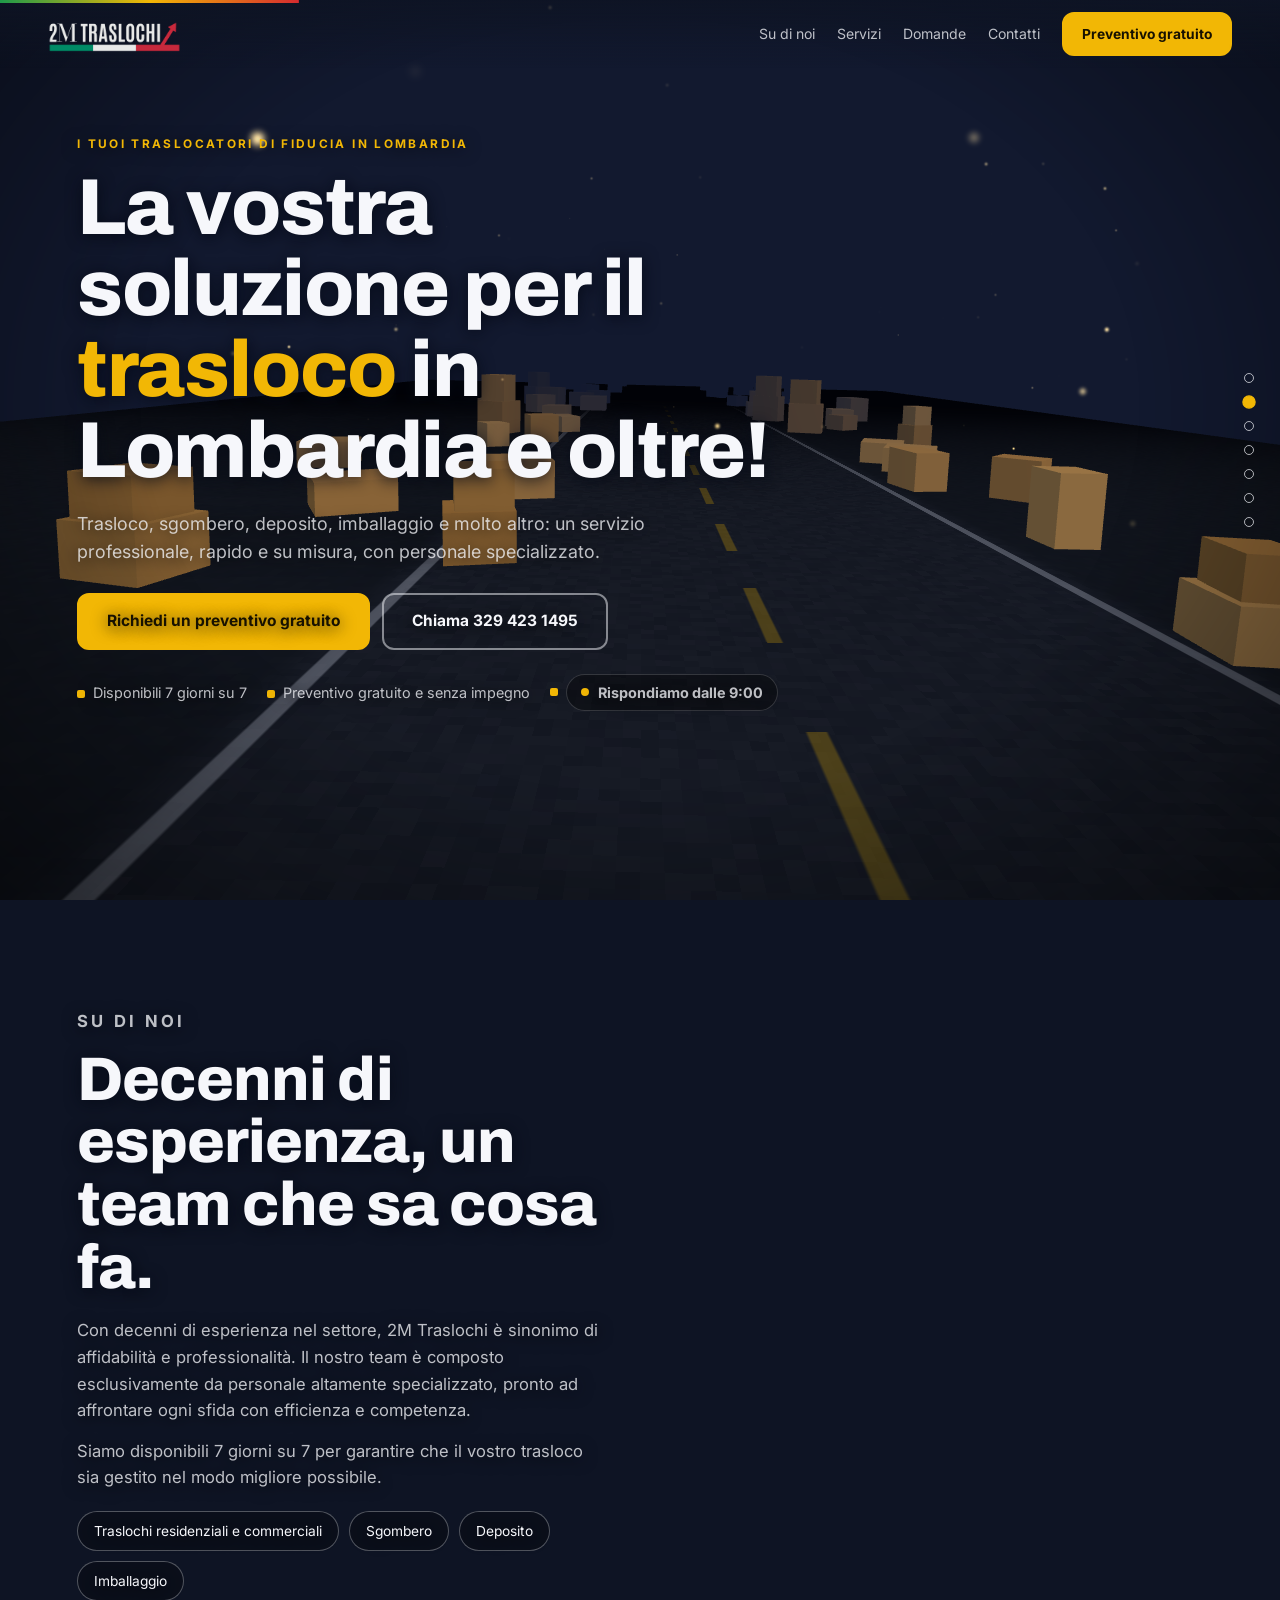
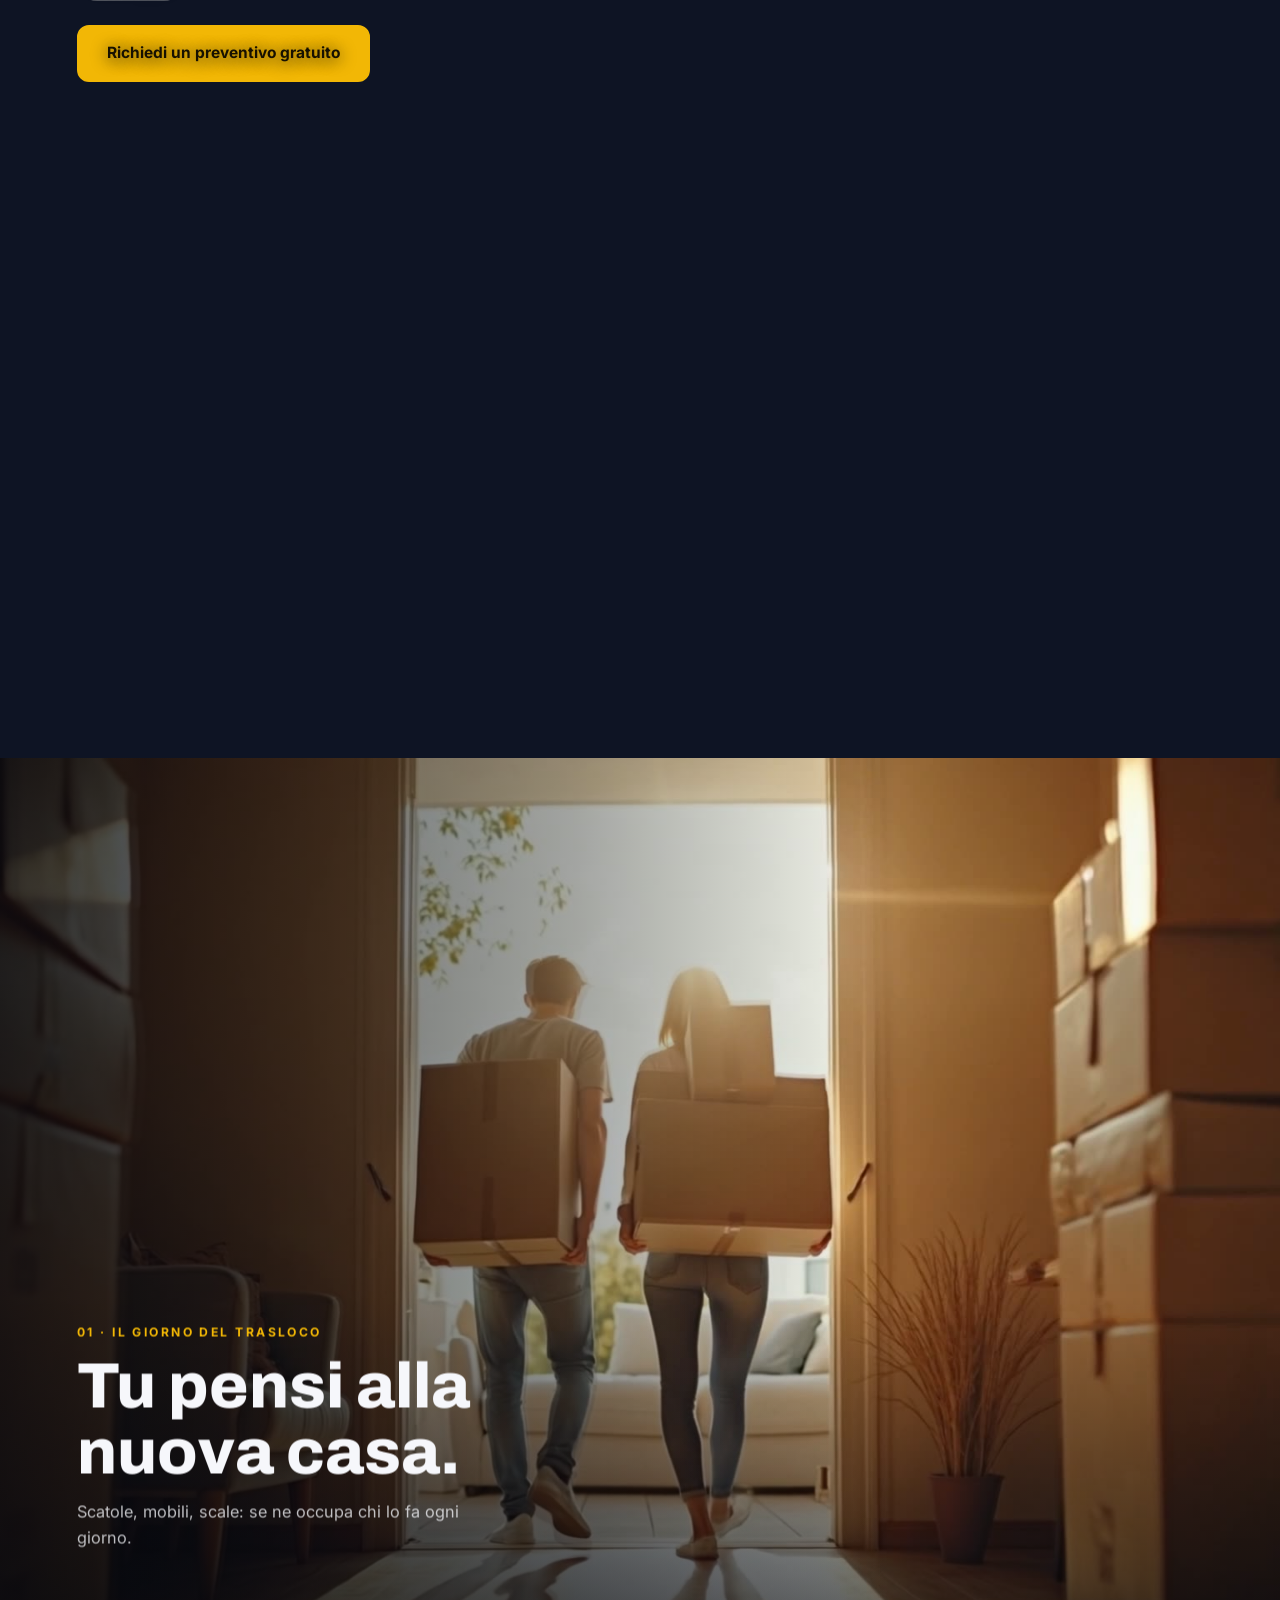
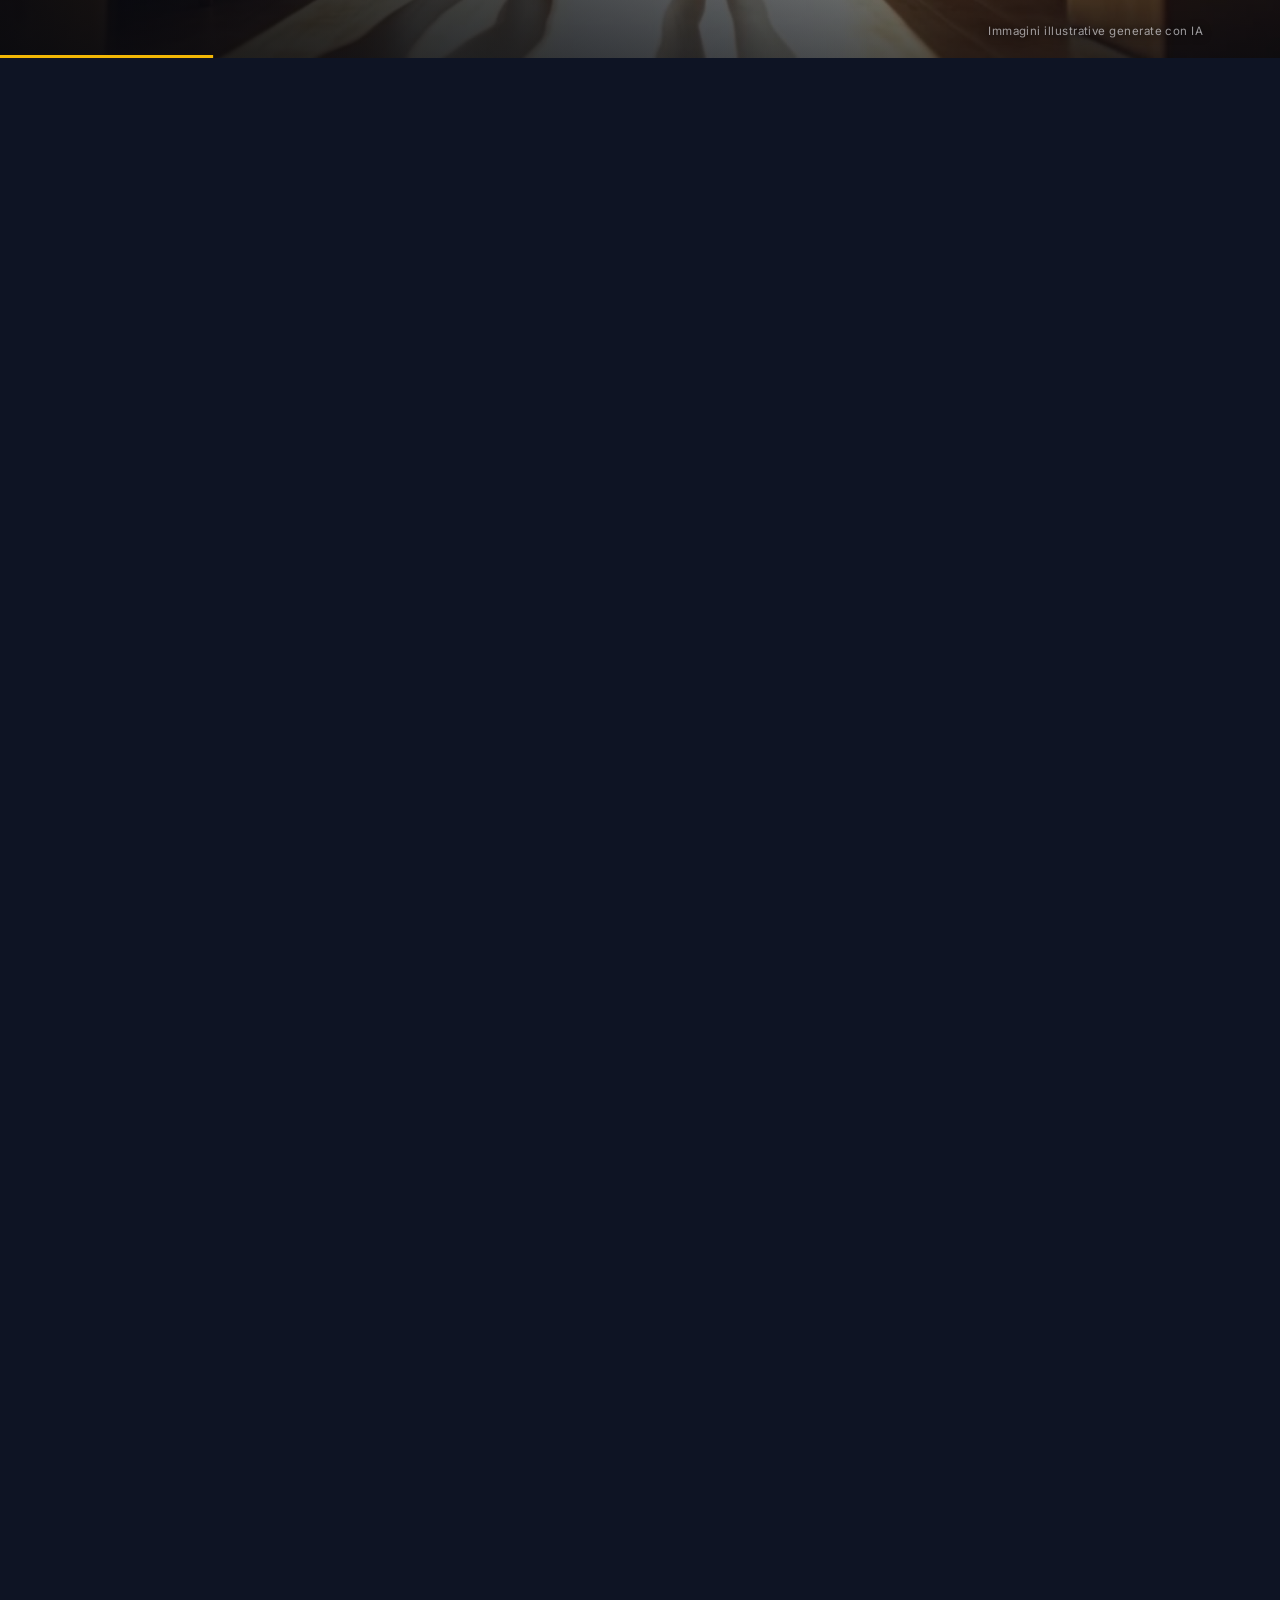
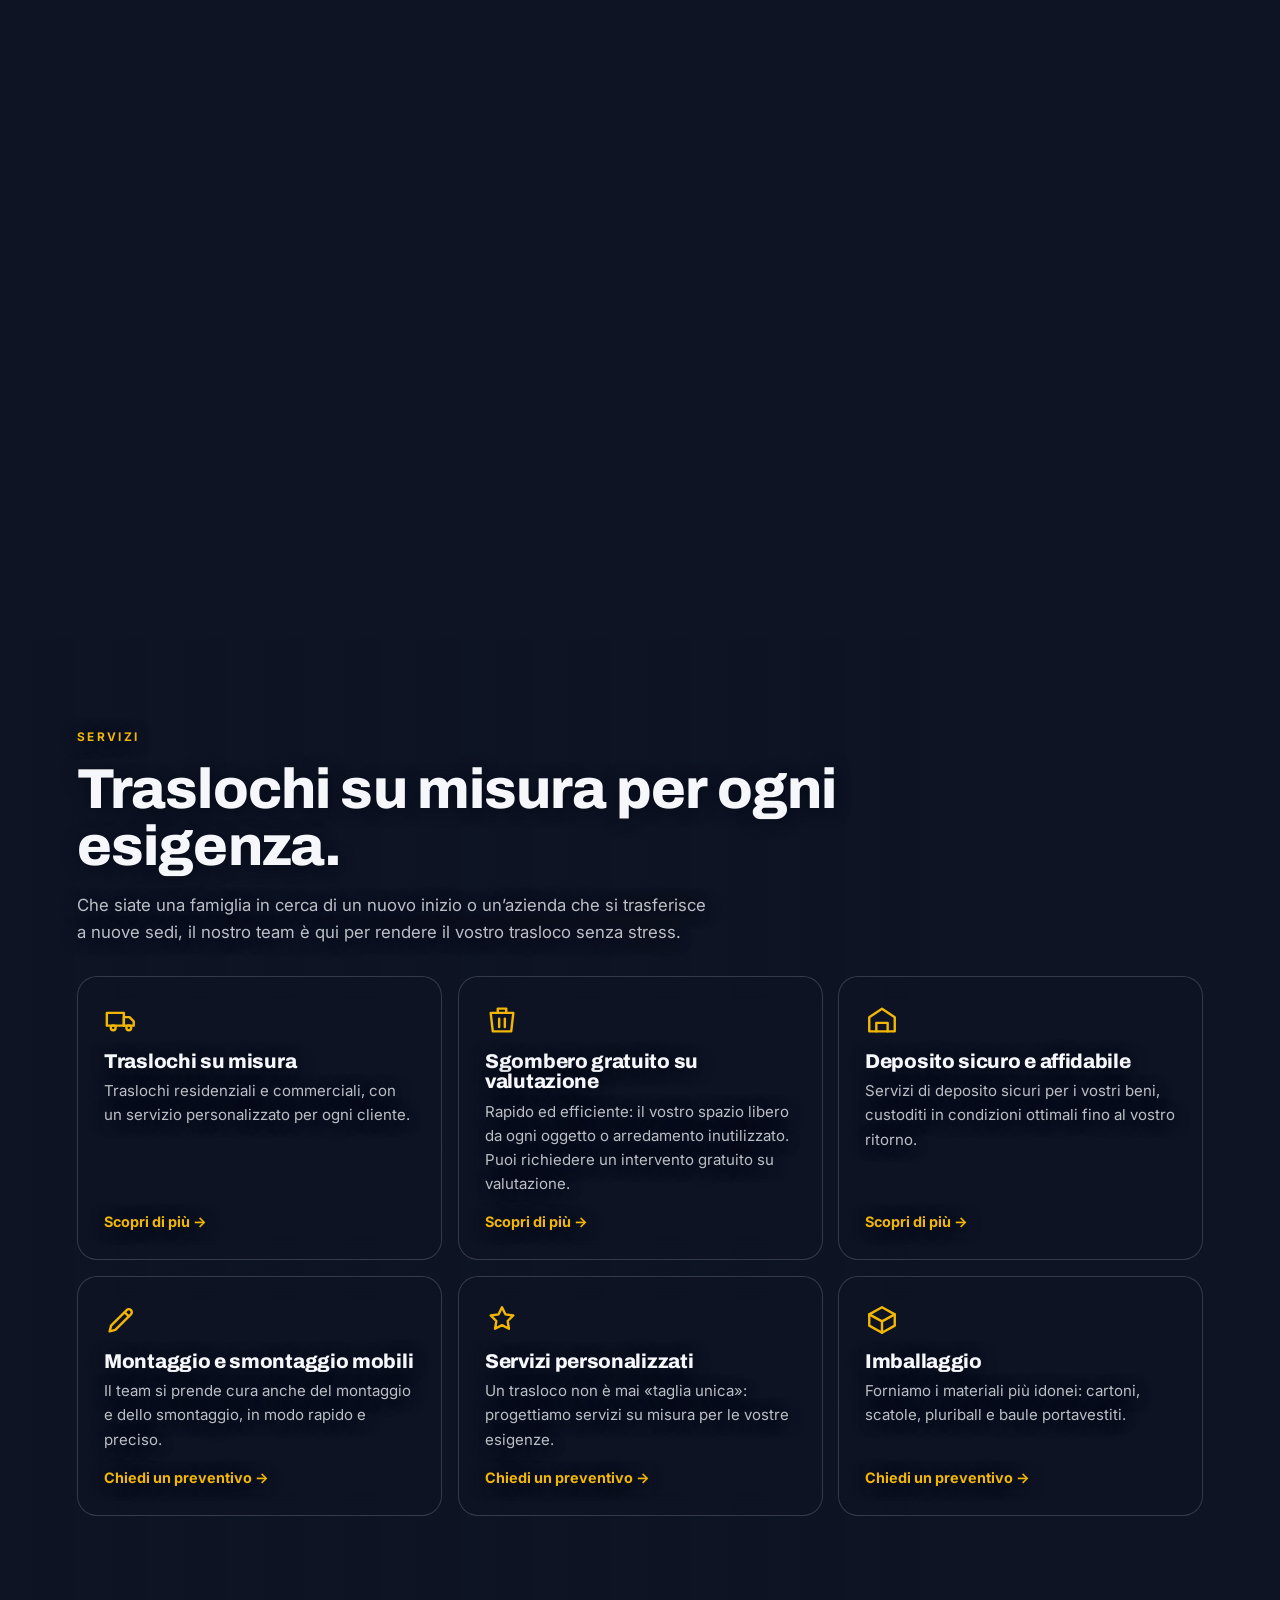
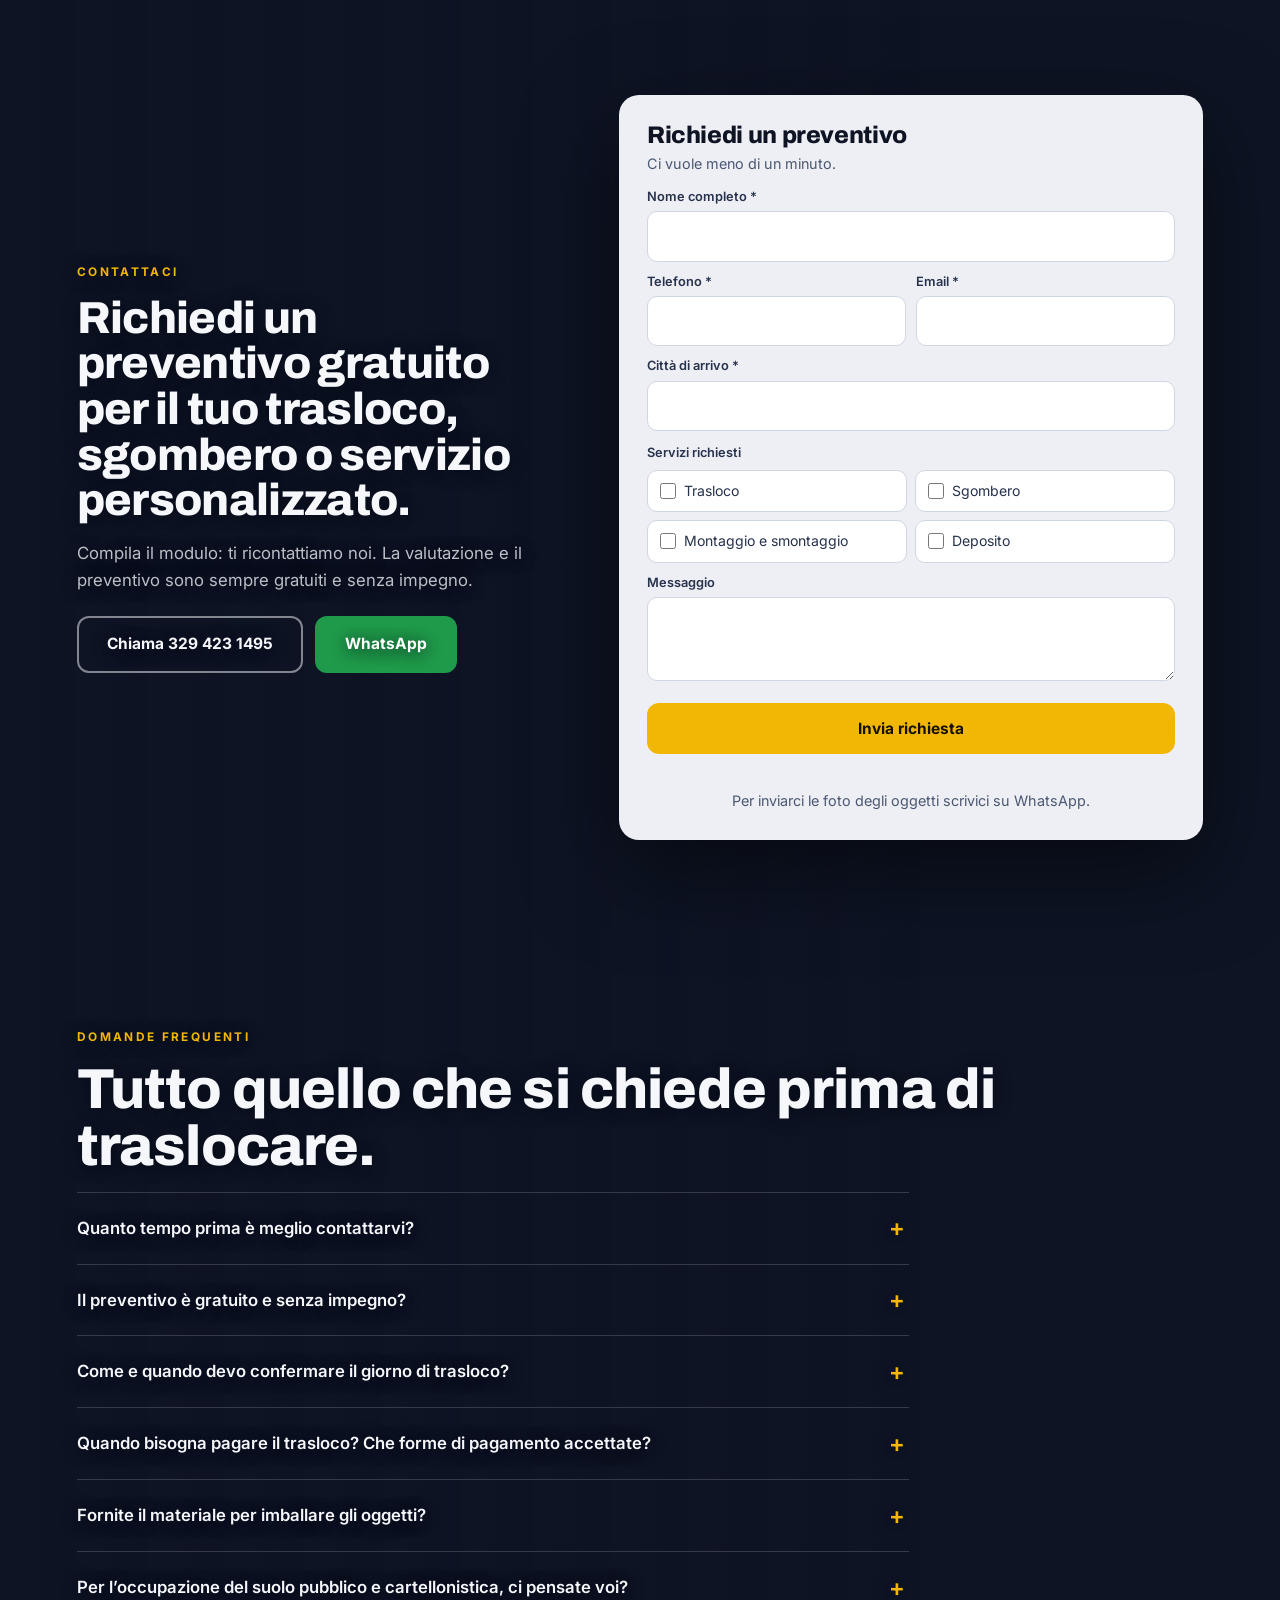
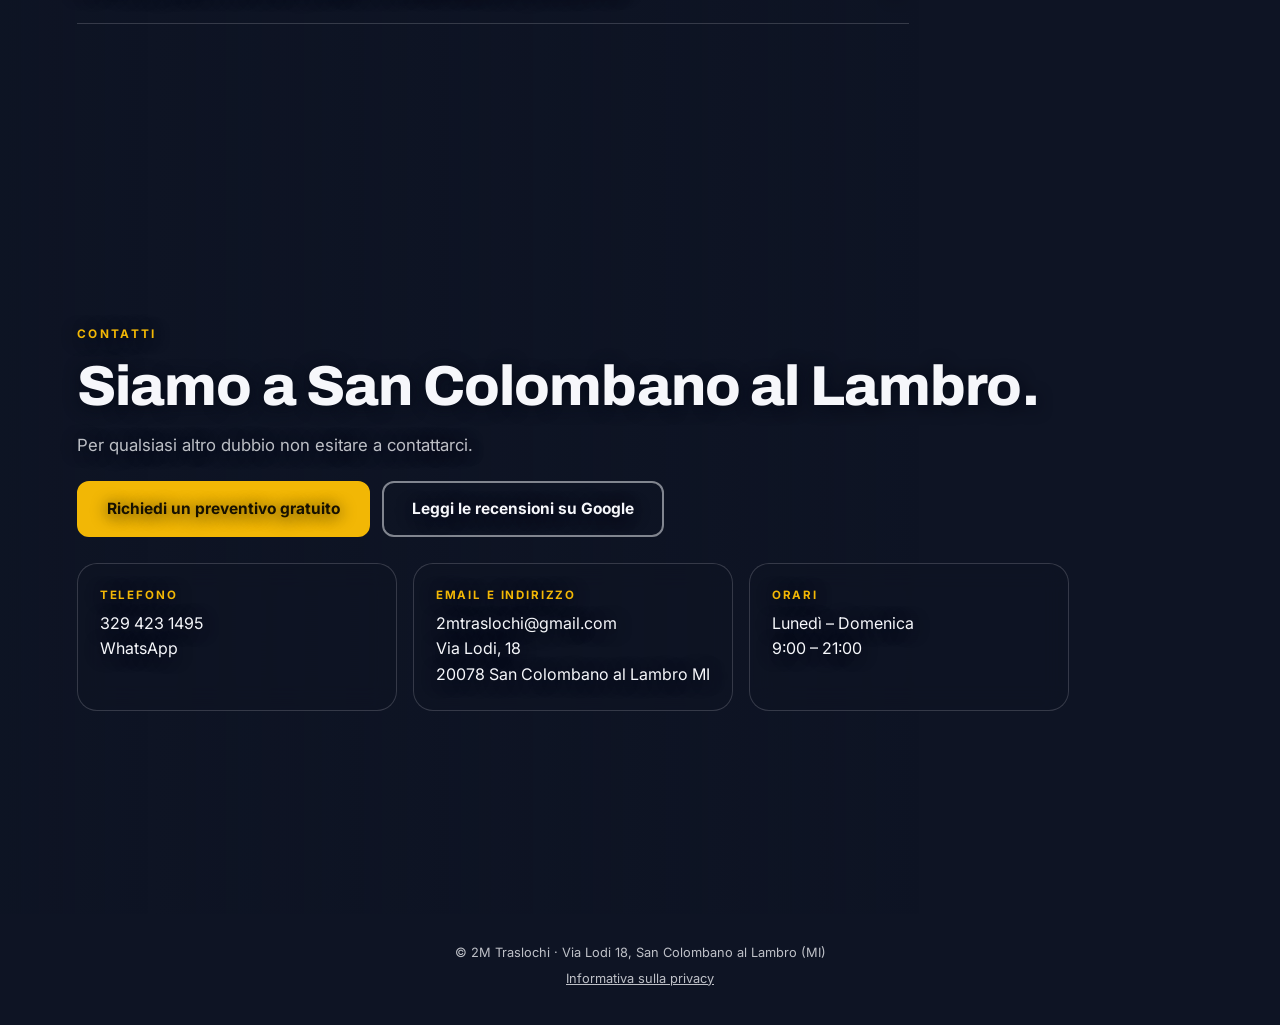
==== commit dc08bba0: "Home 2M: nasconde Scorri sugli schermi bassi (si sovrapponeva al badge orari) Co-Authored-By: Claude" ====
--- a/index.html
+++ b/index.html
@@ -197,6 +197,7 @@
   .hero h1{font-size:clamp(2.4rem,11vw,3.6rem)}
 }
 @media(prefers-reduced-motion:reduce){.card{transition:none}}
+@media(max-height:900px){.hint{display:none}}
 </style>
 </head>
 <body>
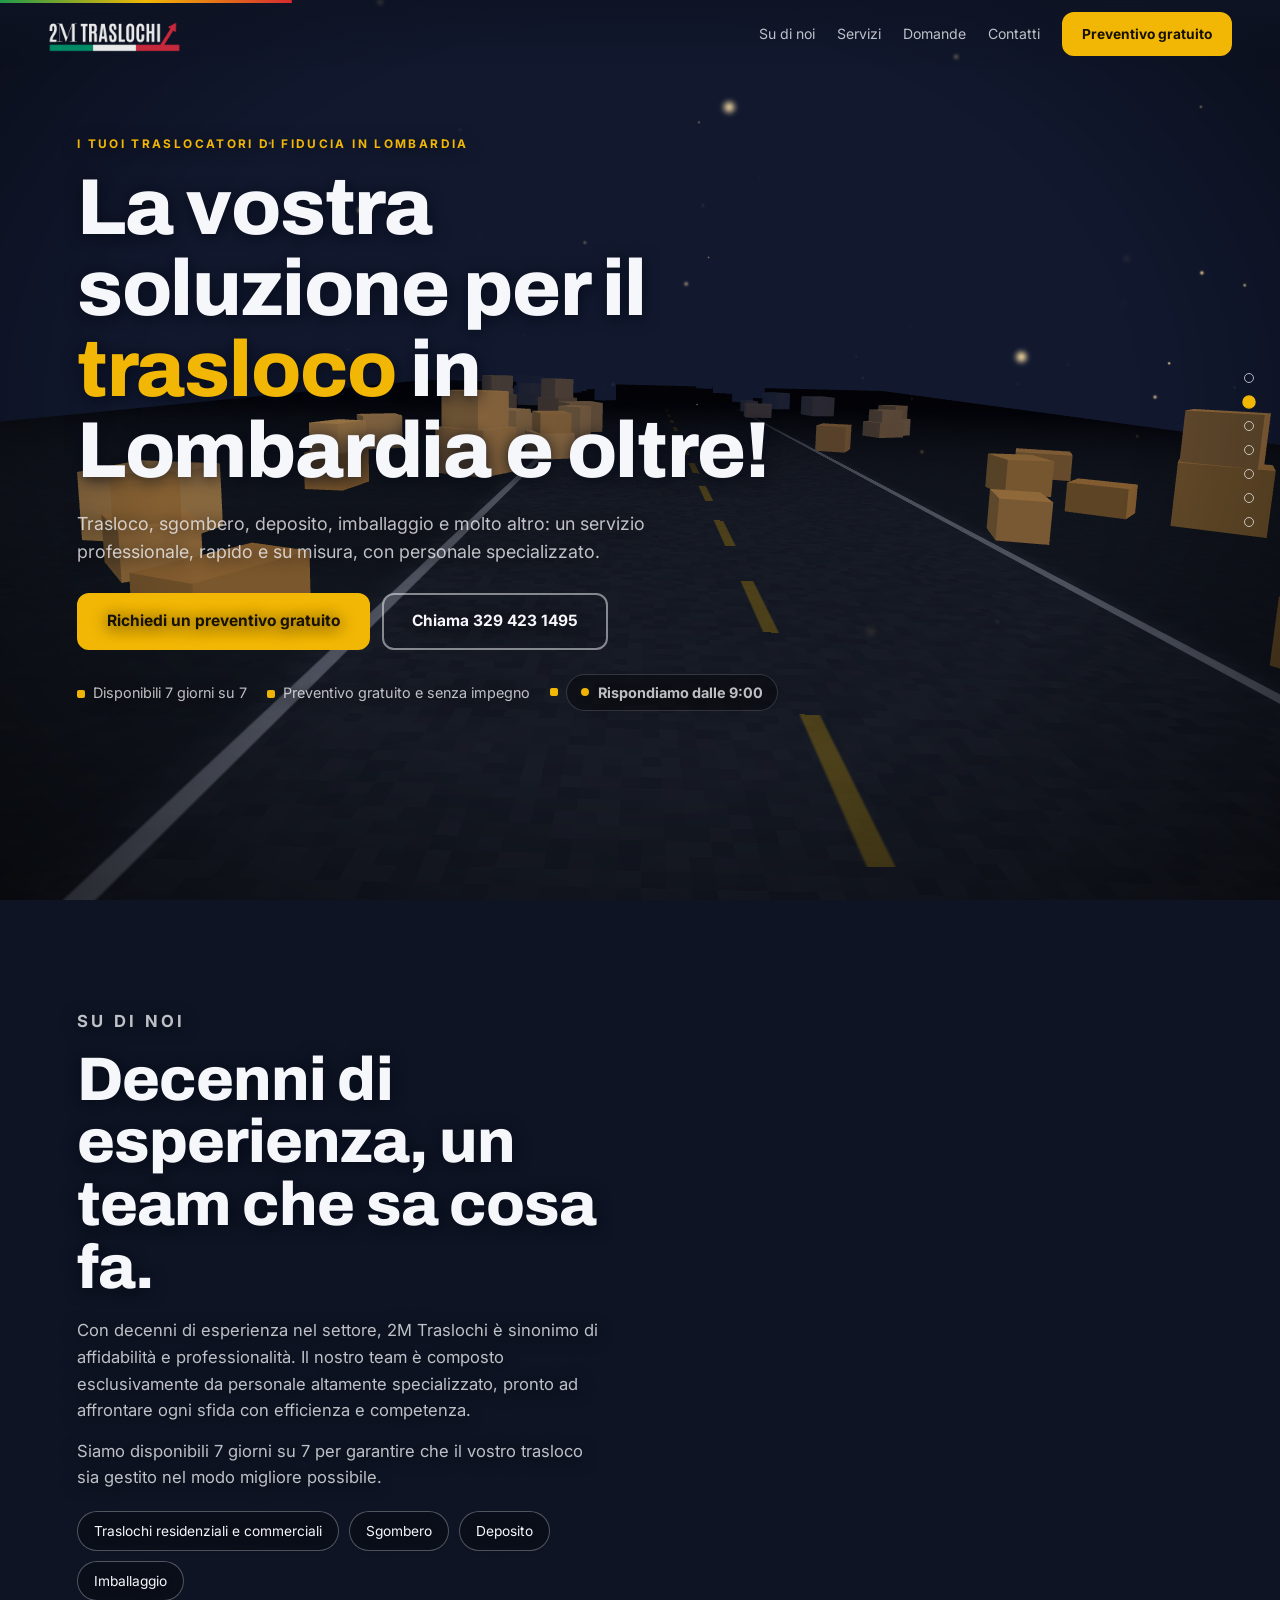
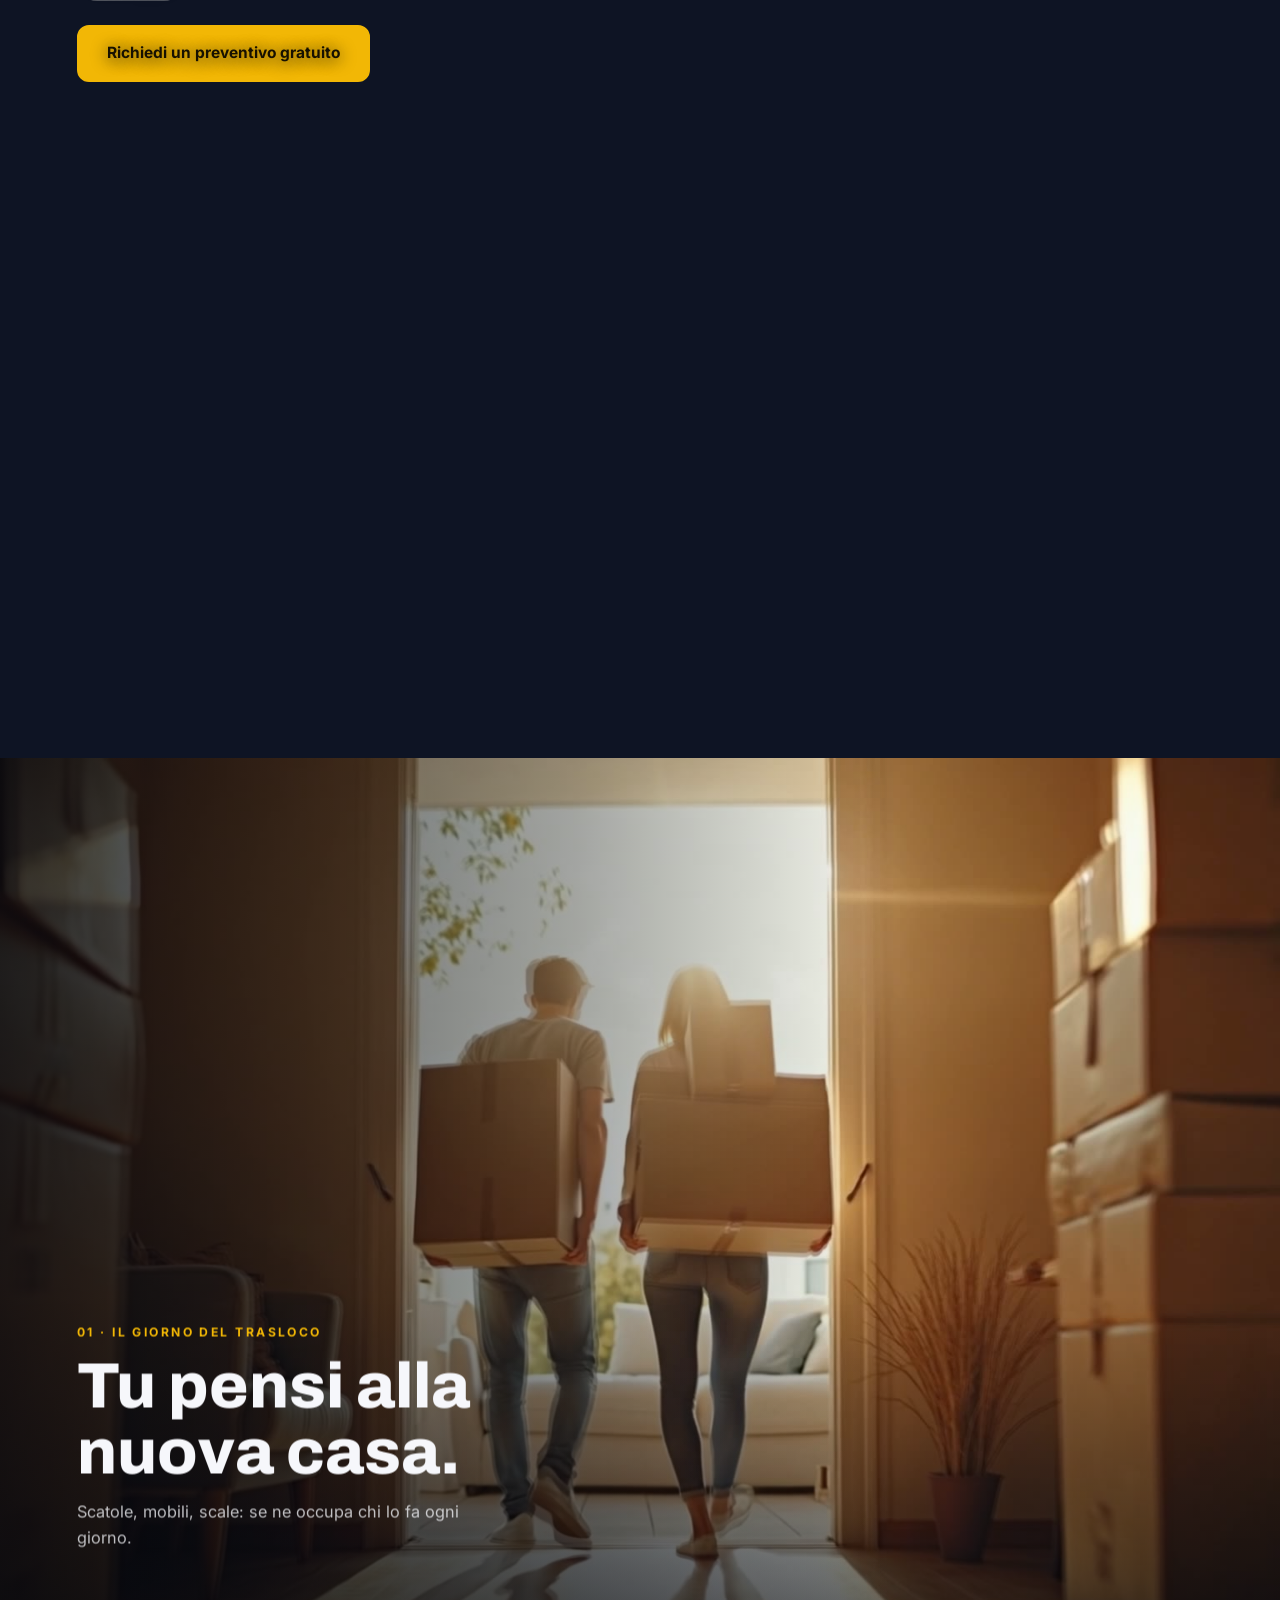
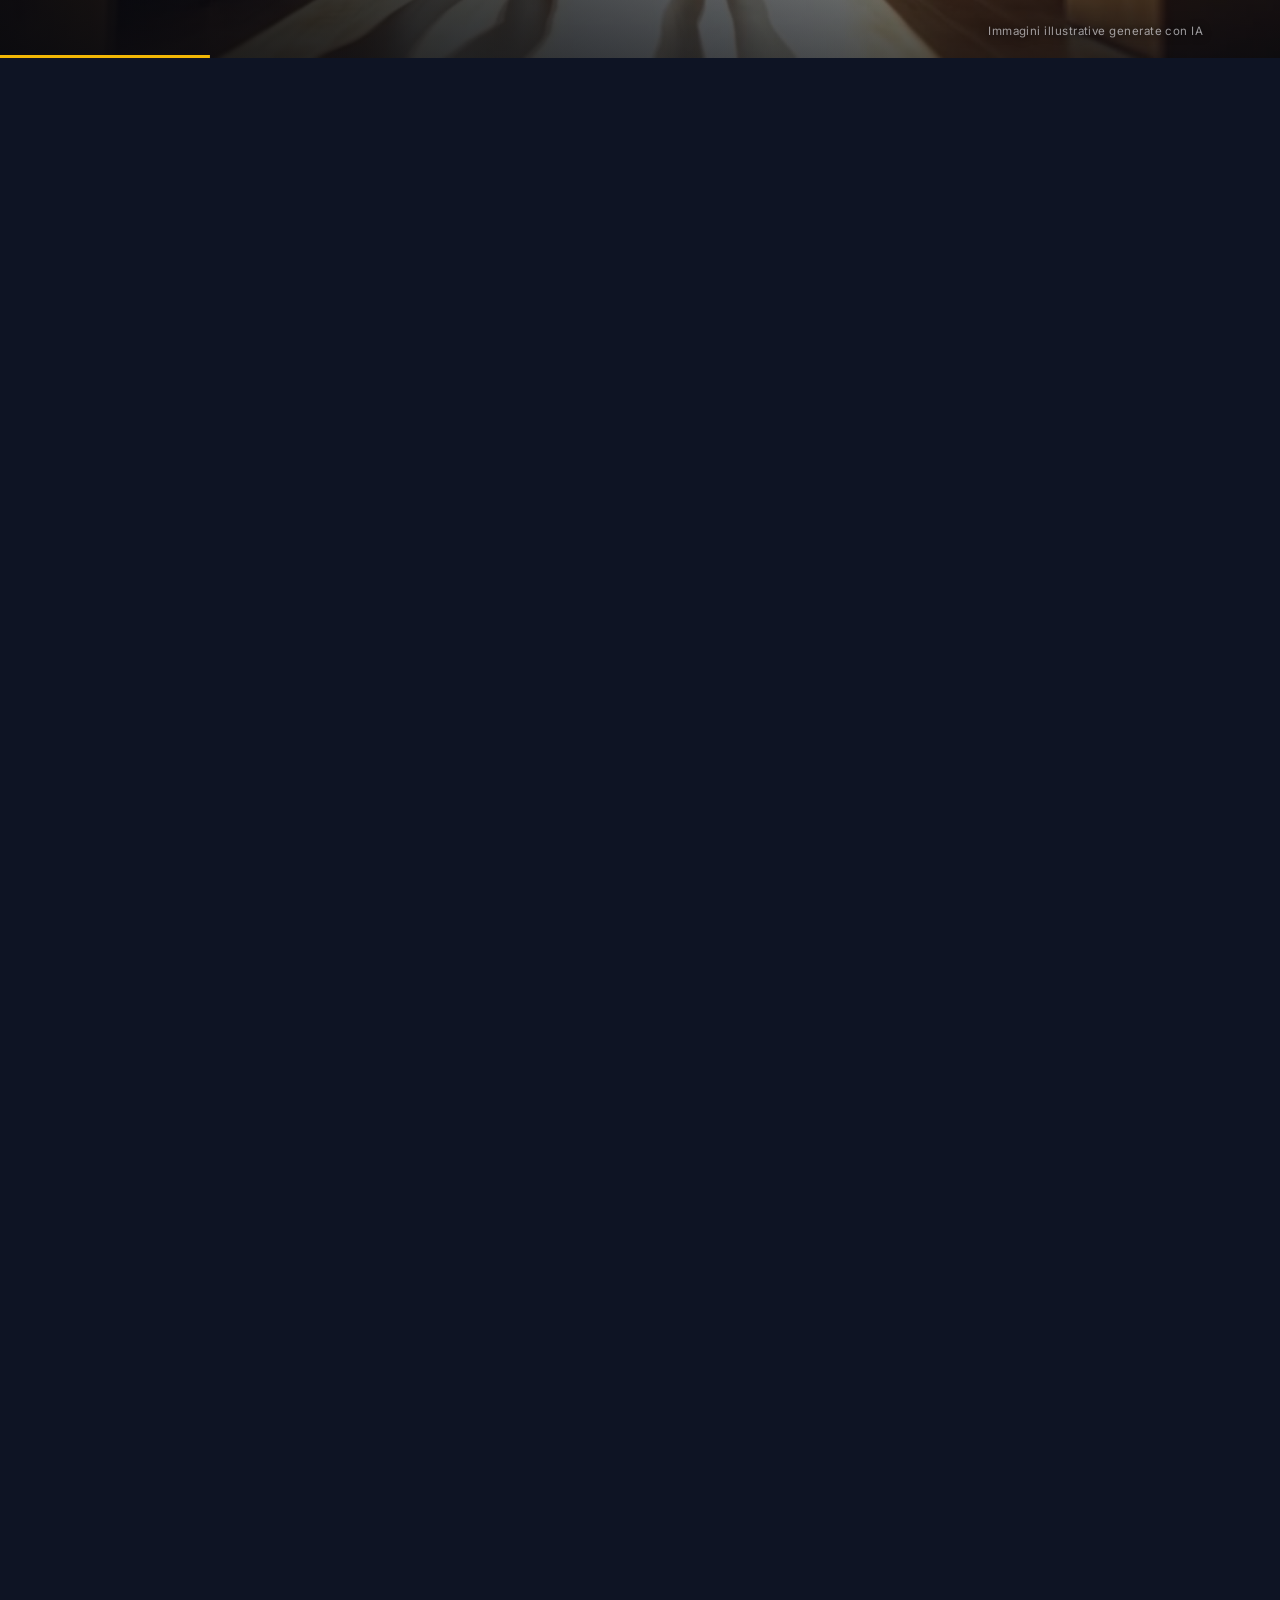
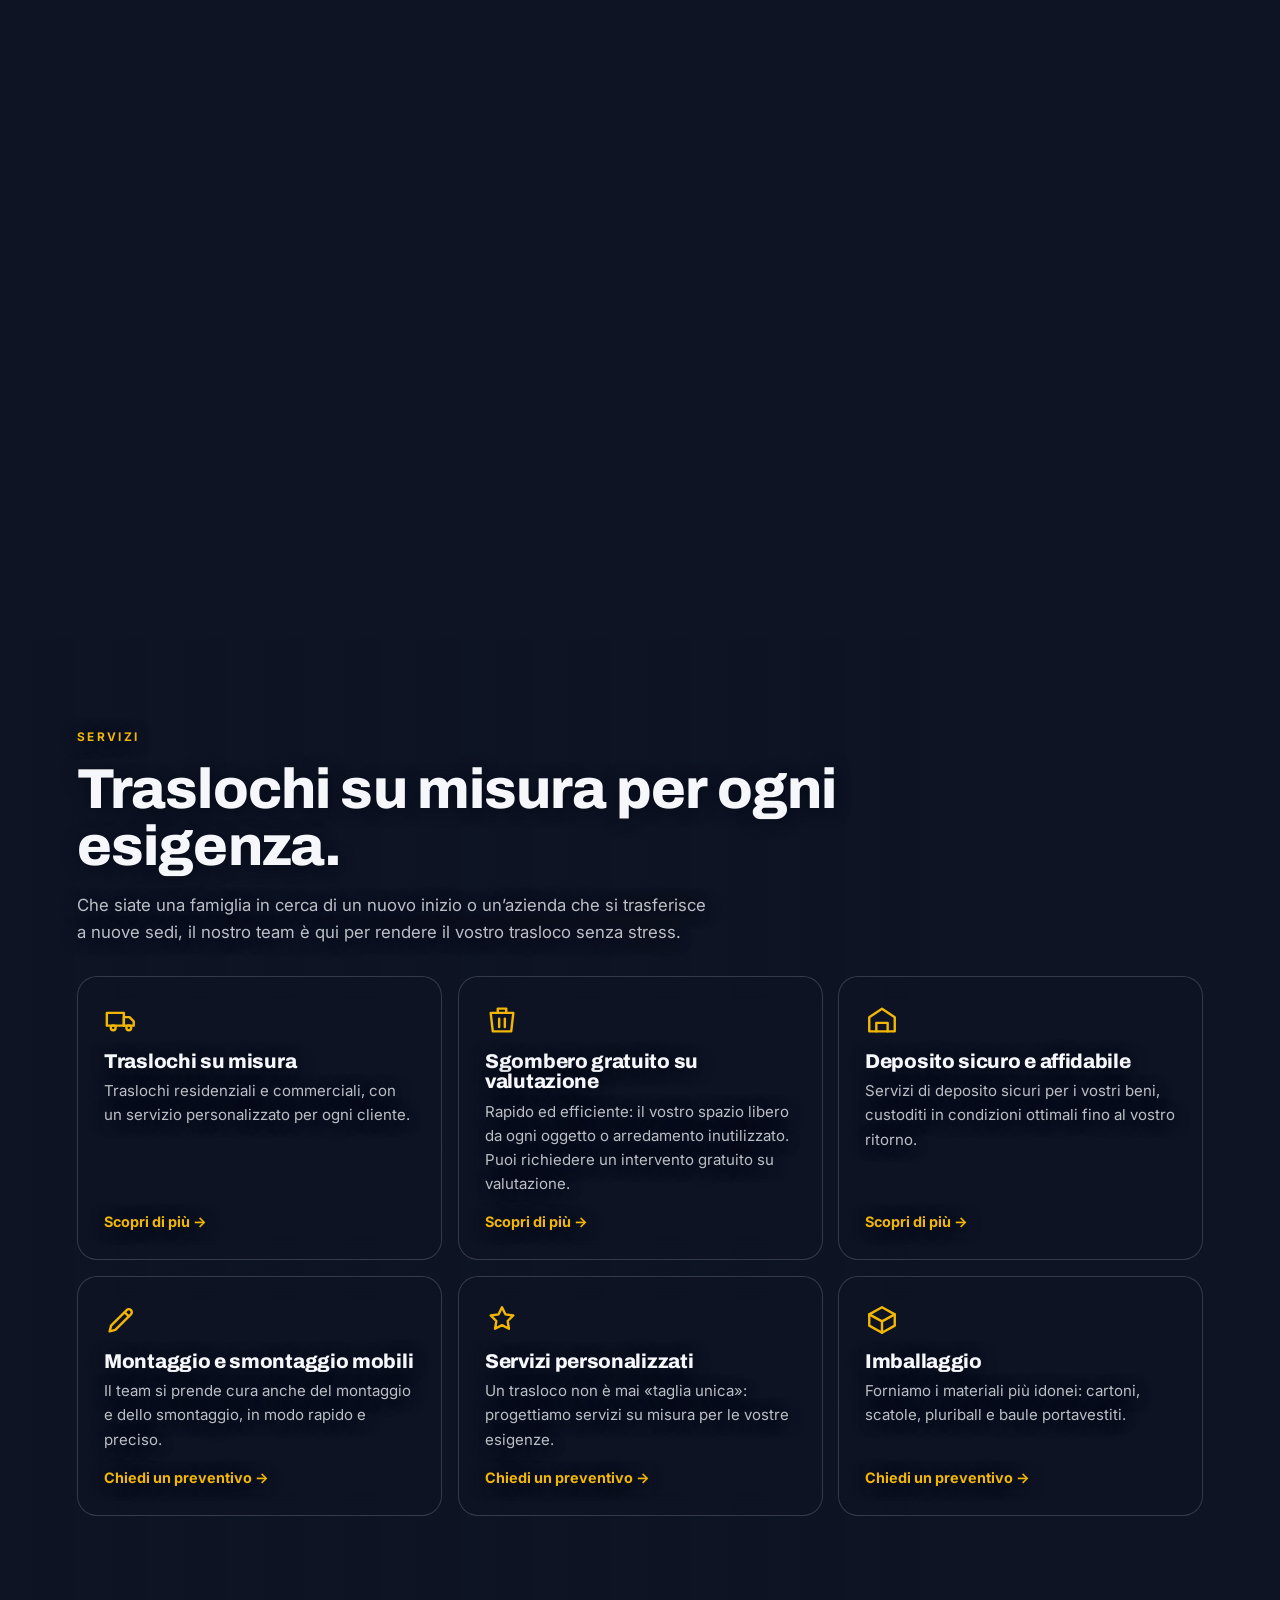
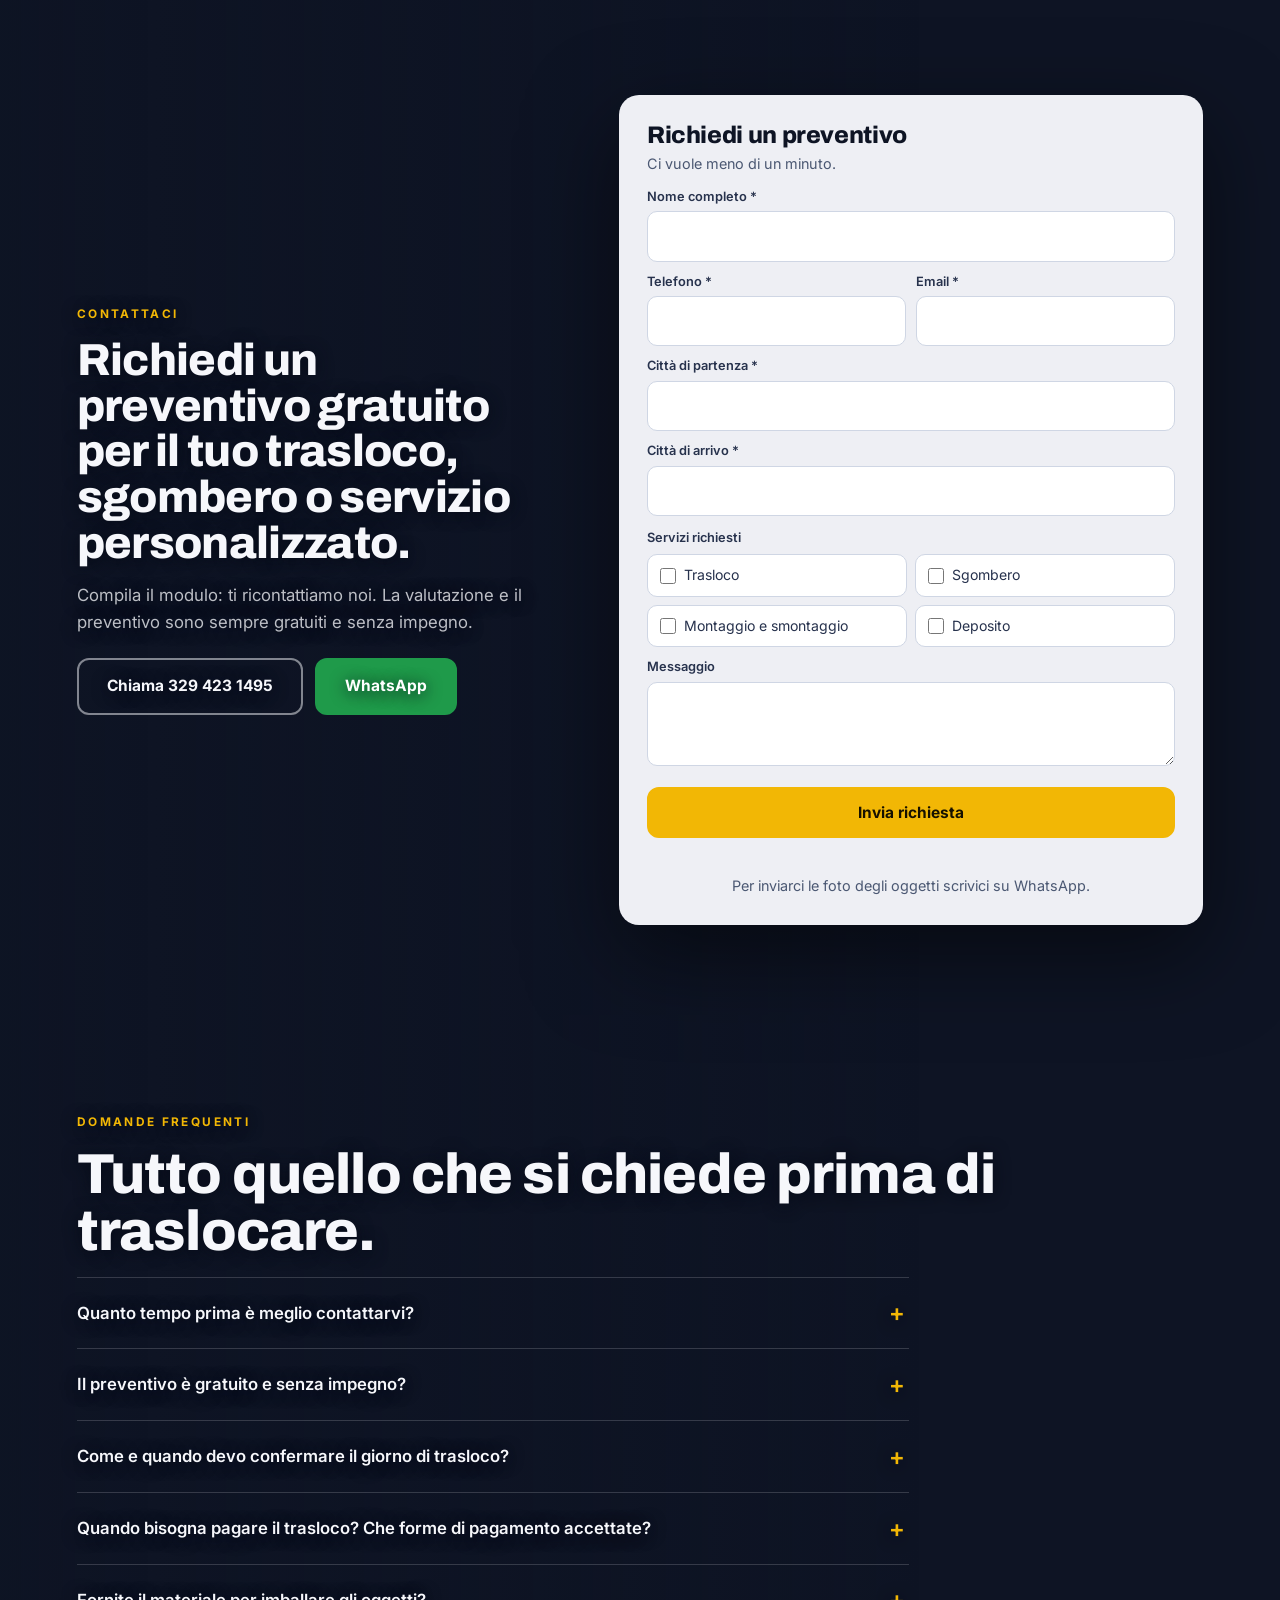
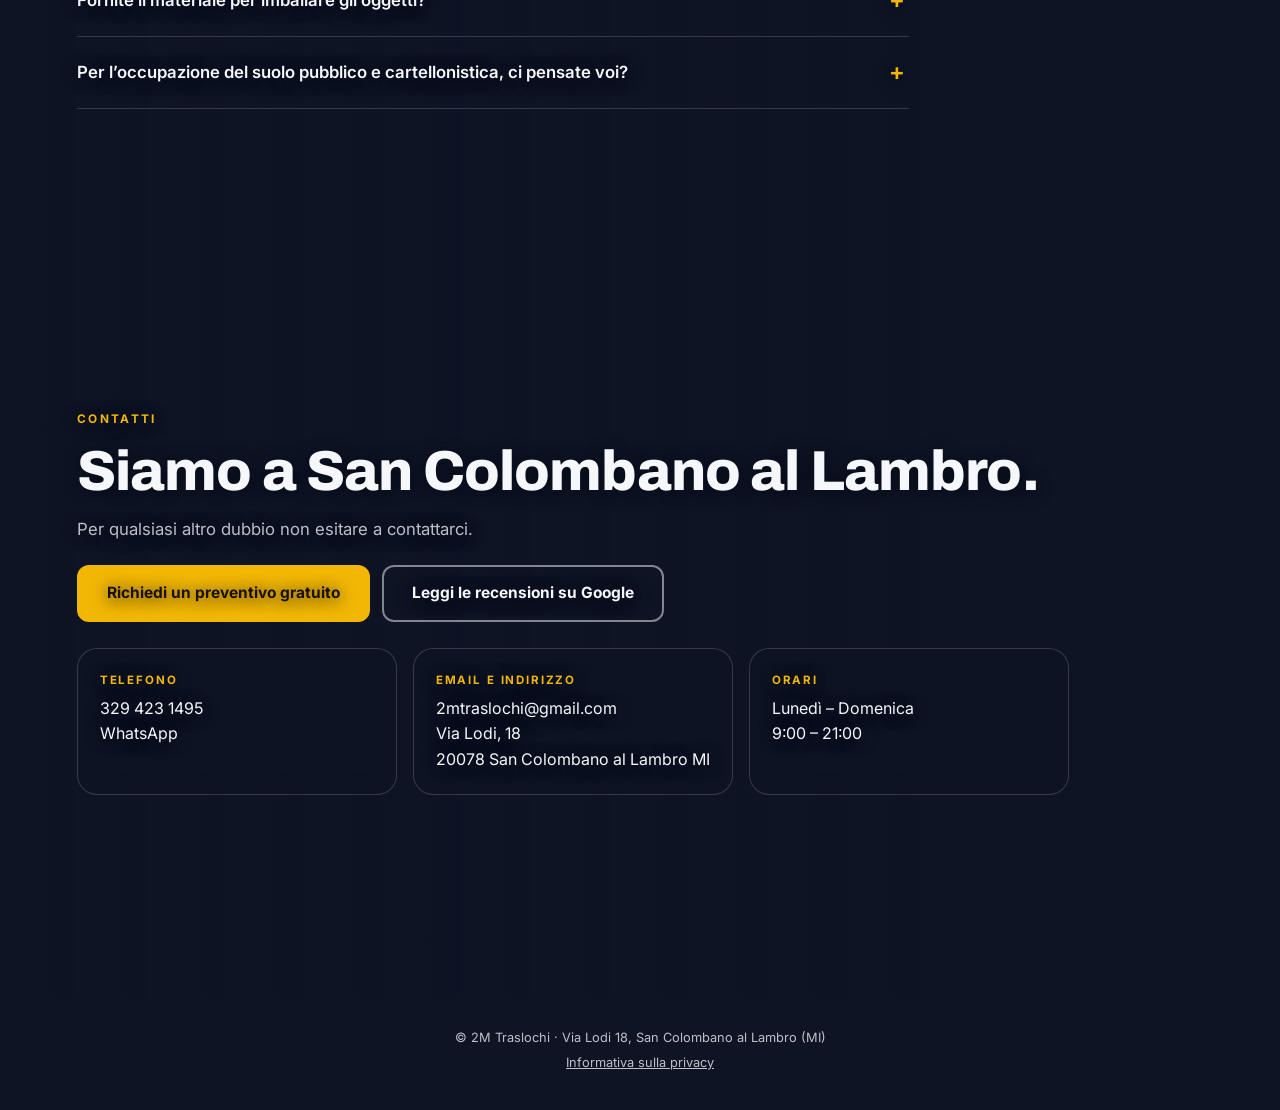
==== commit 1222c6dd: "Moduli 2M: aggiunta la città di partenza Home e pagina contatti: nuovo campo obbligatorio «Città di " ====
--- a/index.html
+++ b/index.html
@@ -293,6 +293,7 @@
           <div><label class="f" for="q-phone">Telefono *</label><input id="q-phone" type="tel" autocomplete="tel" inputmode="tel" required></div>
           <div><label class="f" for="q-email">Email *</label><input id="q-email" type="email" autocomplete="email" required></div>
         </div>
+        <label class="f" for="q-from">Città di partenza *</label><input id="q-from" type="text" autocomplete="address-level2" required>
         <label class="f" for="q-city">Città di arrivo *</label><input id="q-city" type="text" required>
         <fieldset><legend>Servizi richiesti</legend>
           <div class="checks">
@@ -368,13 +369,13 @@
   function say(t,err){out.textContent=t;out.className='msg'+(err?' err':'')}
   f.addEventListener('submit',function(e){
     e.preventDefault();
-    var name=v('q-name'),phone=v('q-phone'),email=v('q-email'),city=v('q-city'),msg=v('q-msg');
-    var miss=[];if(!name)miss.push('Nome completo');if(!phone)miss.push('Telefono');if(!email)miss.push('Email');if(!city)miss.push('Città di arrivo');
+    var name=v('q-name'),phone=v('q-phone'),email=v('q-email'),from=v('q-from'),city=v('q-city'),msg=v('q-msg');
+    var miss=[];if(!name)miss.push('Nome completo');if(!phone)miss.push('Telefono');if(!email)miss.push('Email');if(!from)miss.push('Città di partenza');if(!city)miss.push('Città di arrivo');
     if(miss.length){say('Compila i campi obbligatori: '+miss.join(', '),true);return}
     if(!/^[^@\s]+@[^@\s]+\.[^@\s]+$/.test(email)){say('Controlla l’indirizzo email.',true);return}
     var svc=[].slice.call(f.querySelectorAll('input[name=svc]:checked')).map(function(i){return i.value}).join(', ');
     var body={name:name,email:email,phone:phone,website:v('q-web')};
-    if(city)body.q0=city;if(svc)body.q1=svc;if(msg)body.q2=msg;
+    if(city)body.q0=city;if(svc)body.q1=svc;if(msg)body.q2=msg;if(from)body.q3=from;
     btn.disabled=true;say('Invio in corso…',false);
     fetch(API+'/api/funnels/'+FUNNEL+'/lead',{method:'POST',headers:{'Content-Type':'application/json'},body:JSON.stringify(body)})
       .then(function(r){return r.json().then(function(j){return{ok:r.ok&&j.ok,j:j}})})
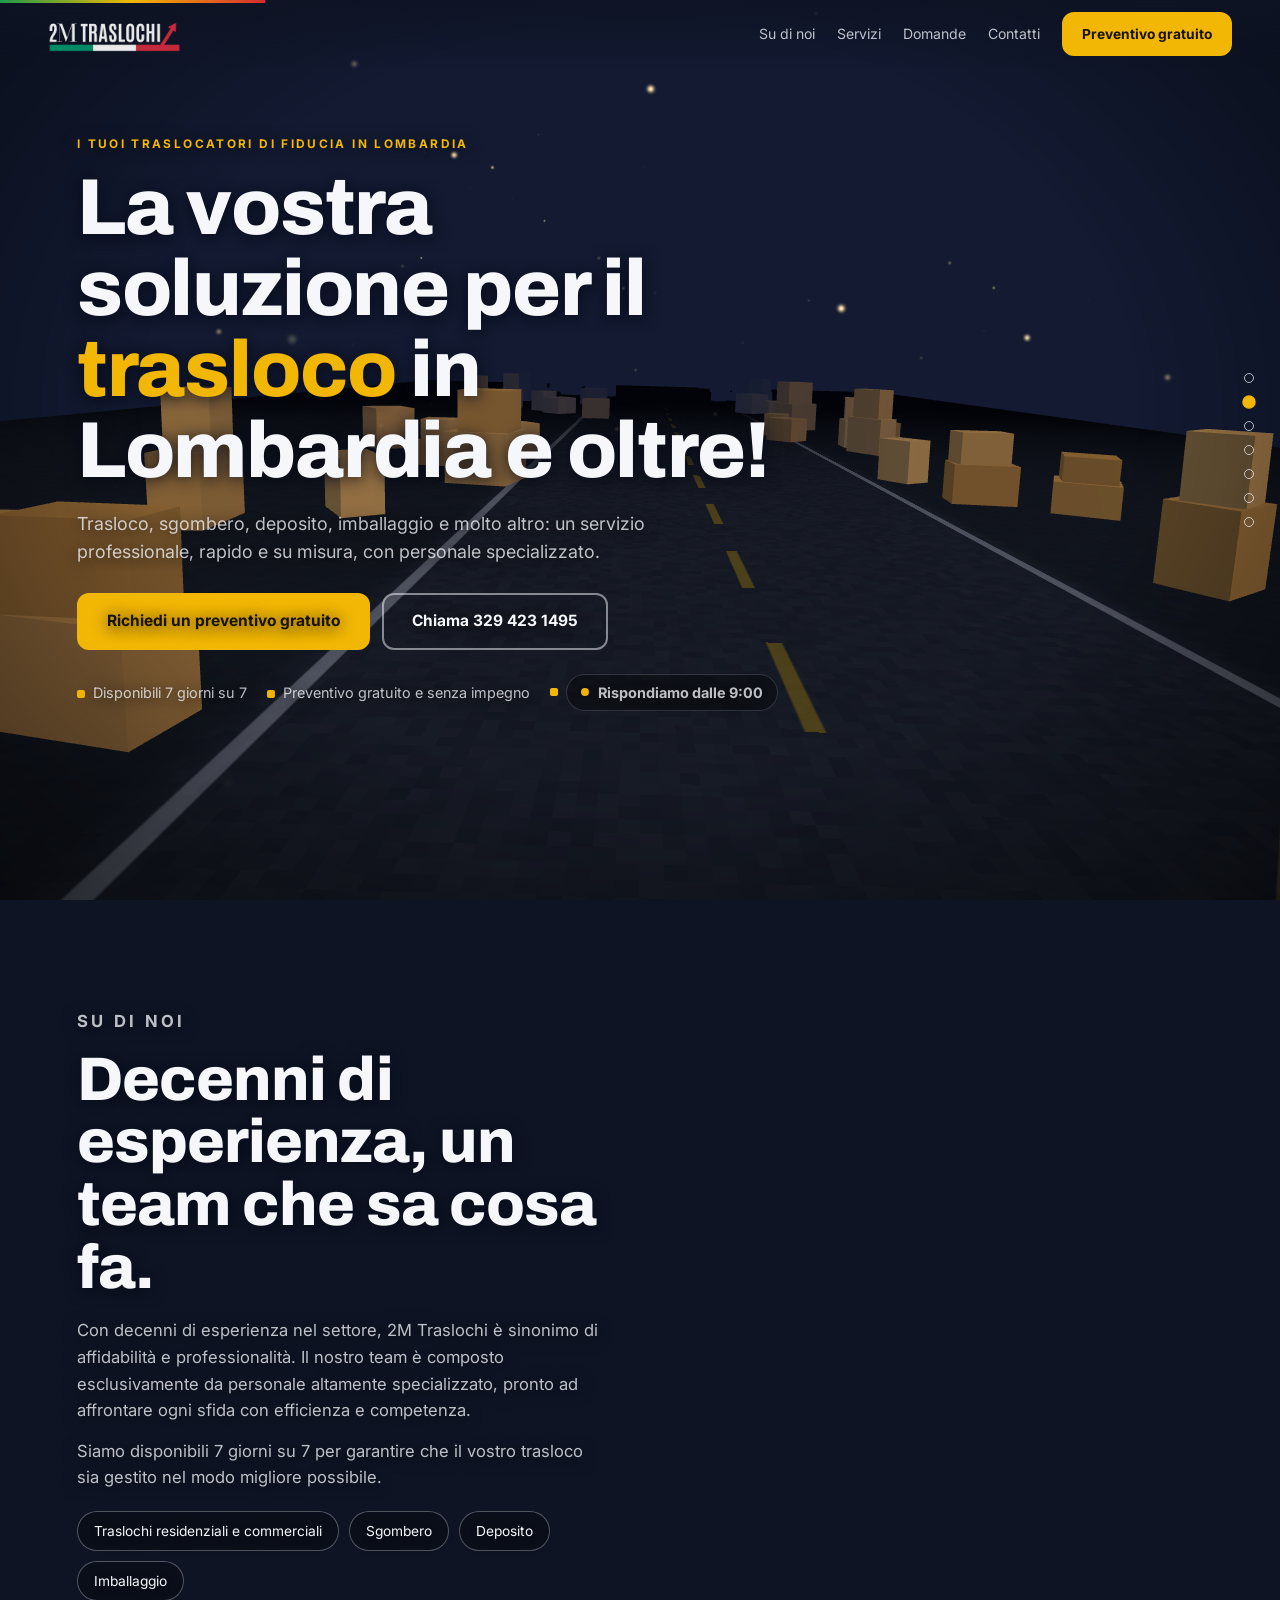
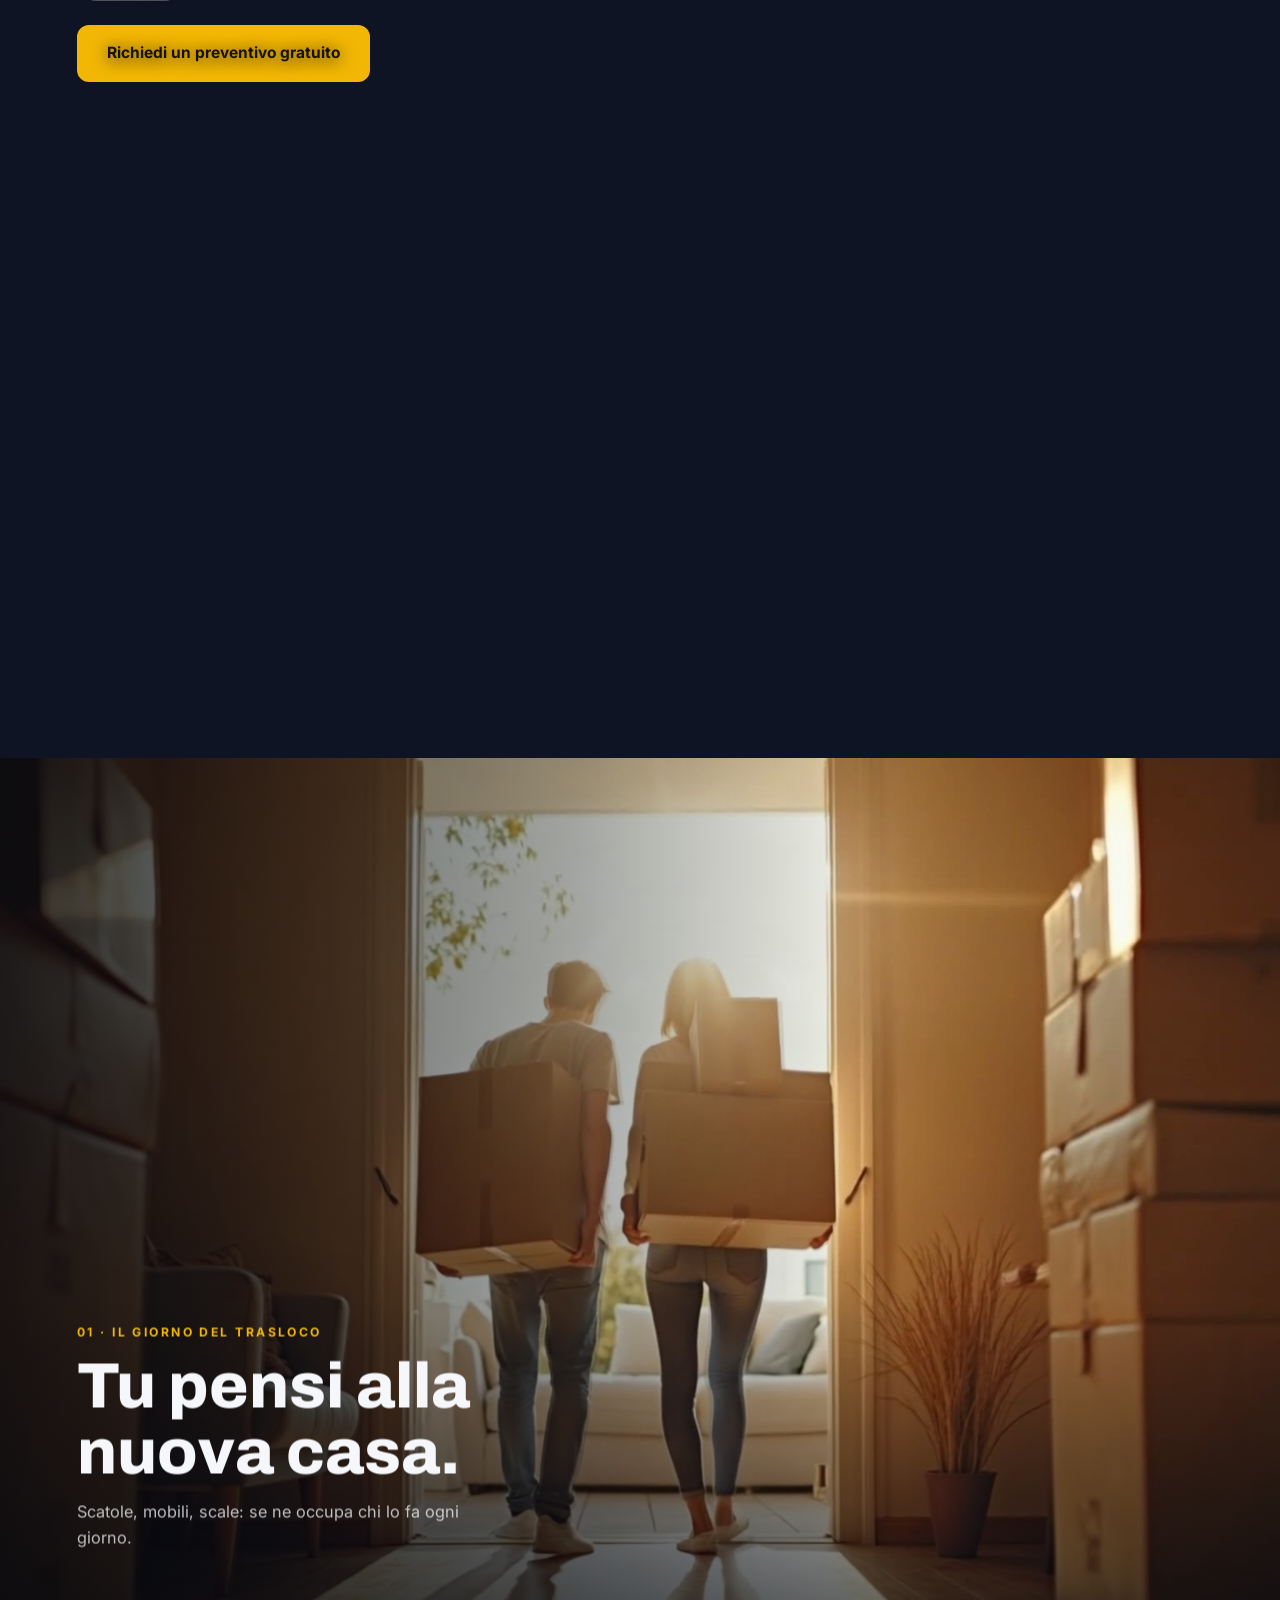
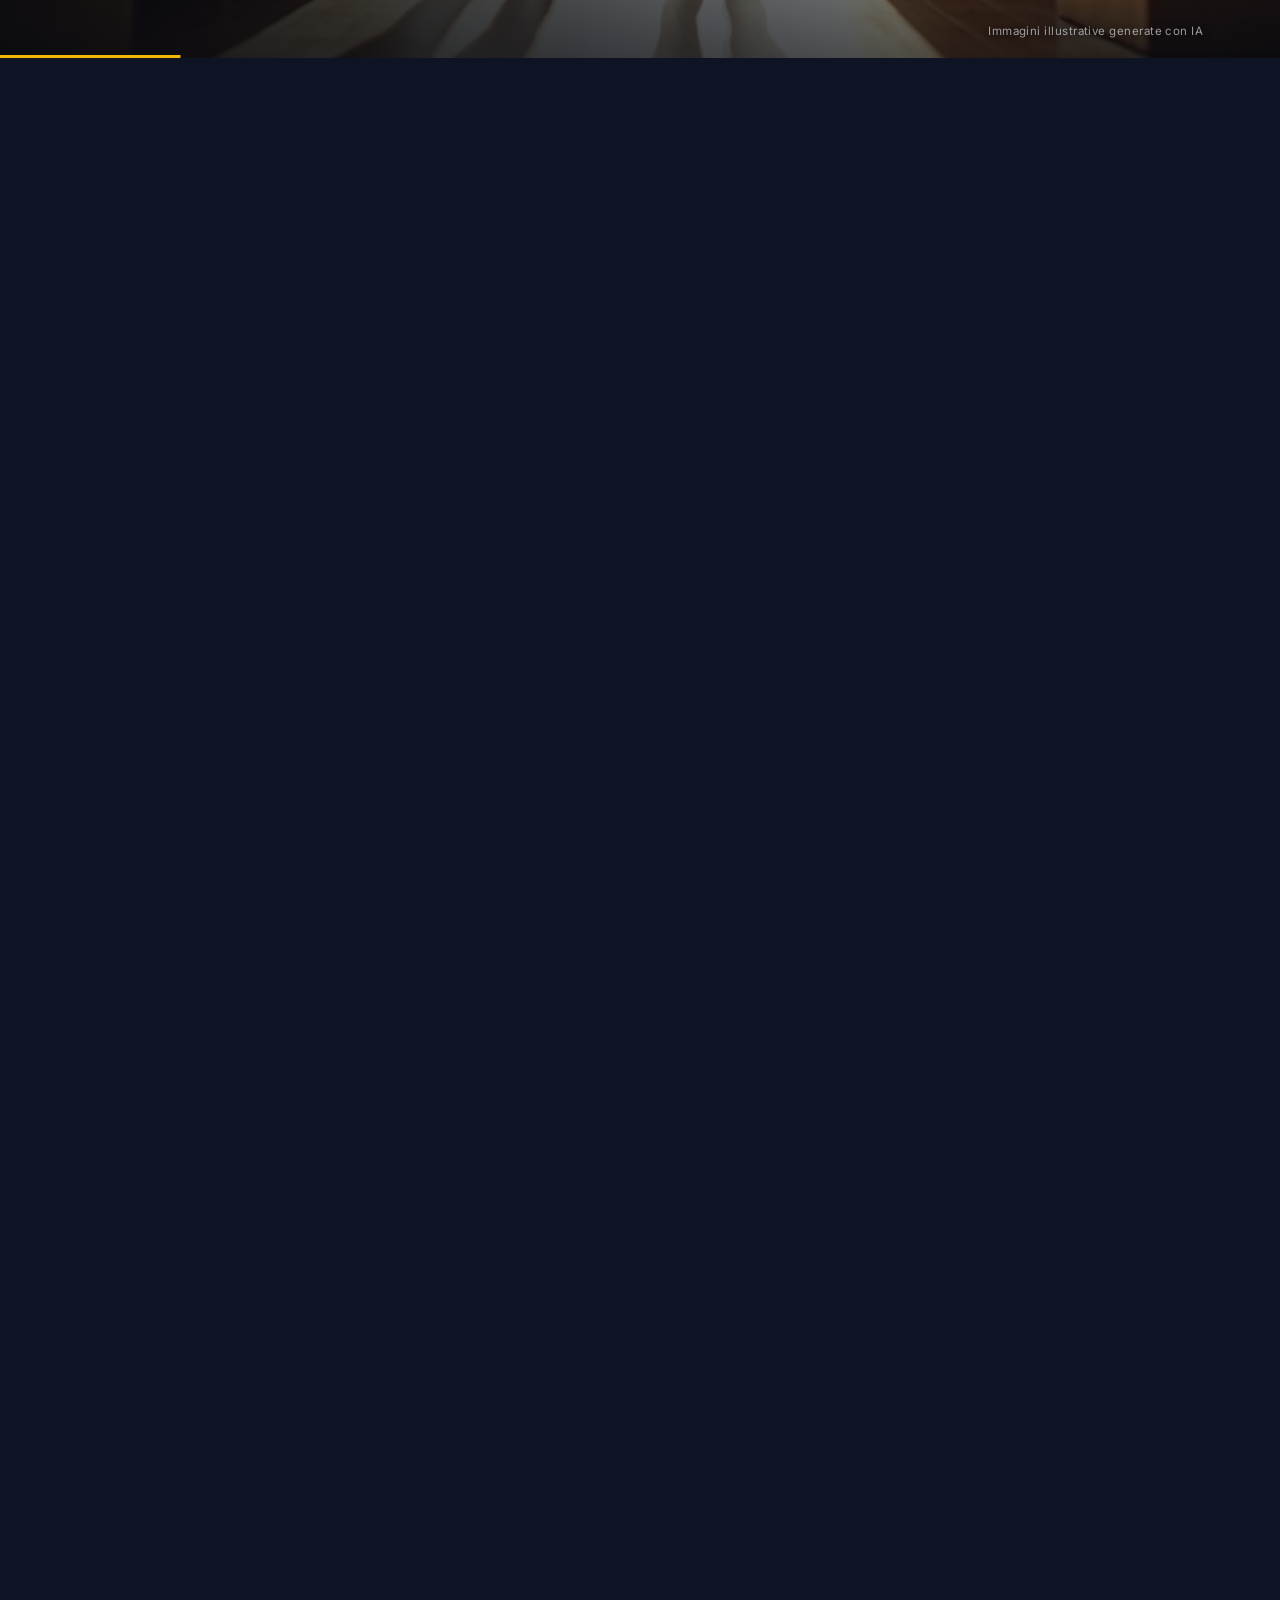
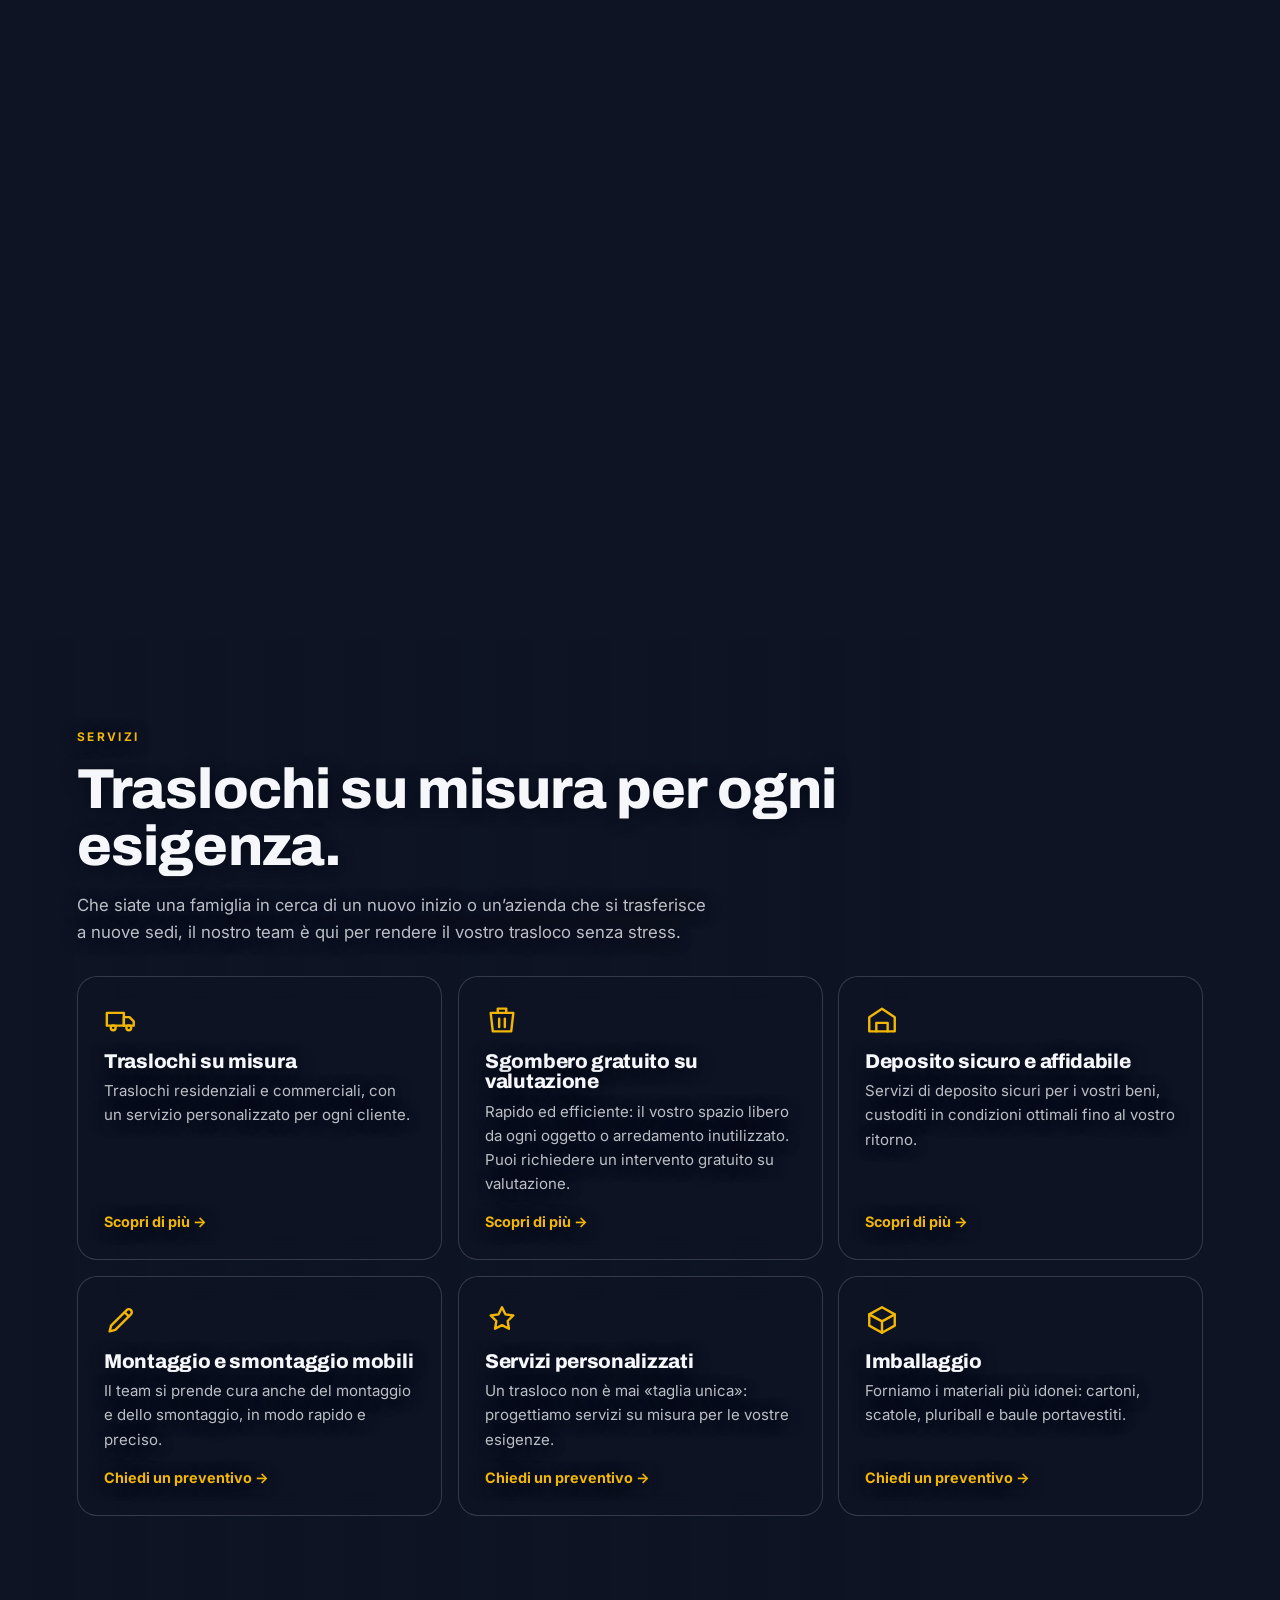
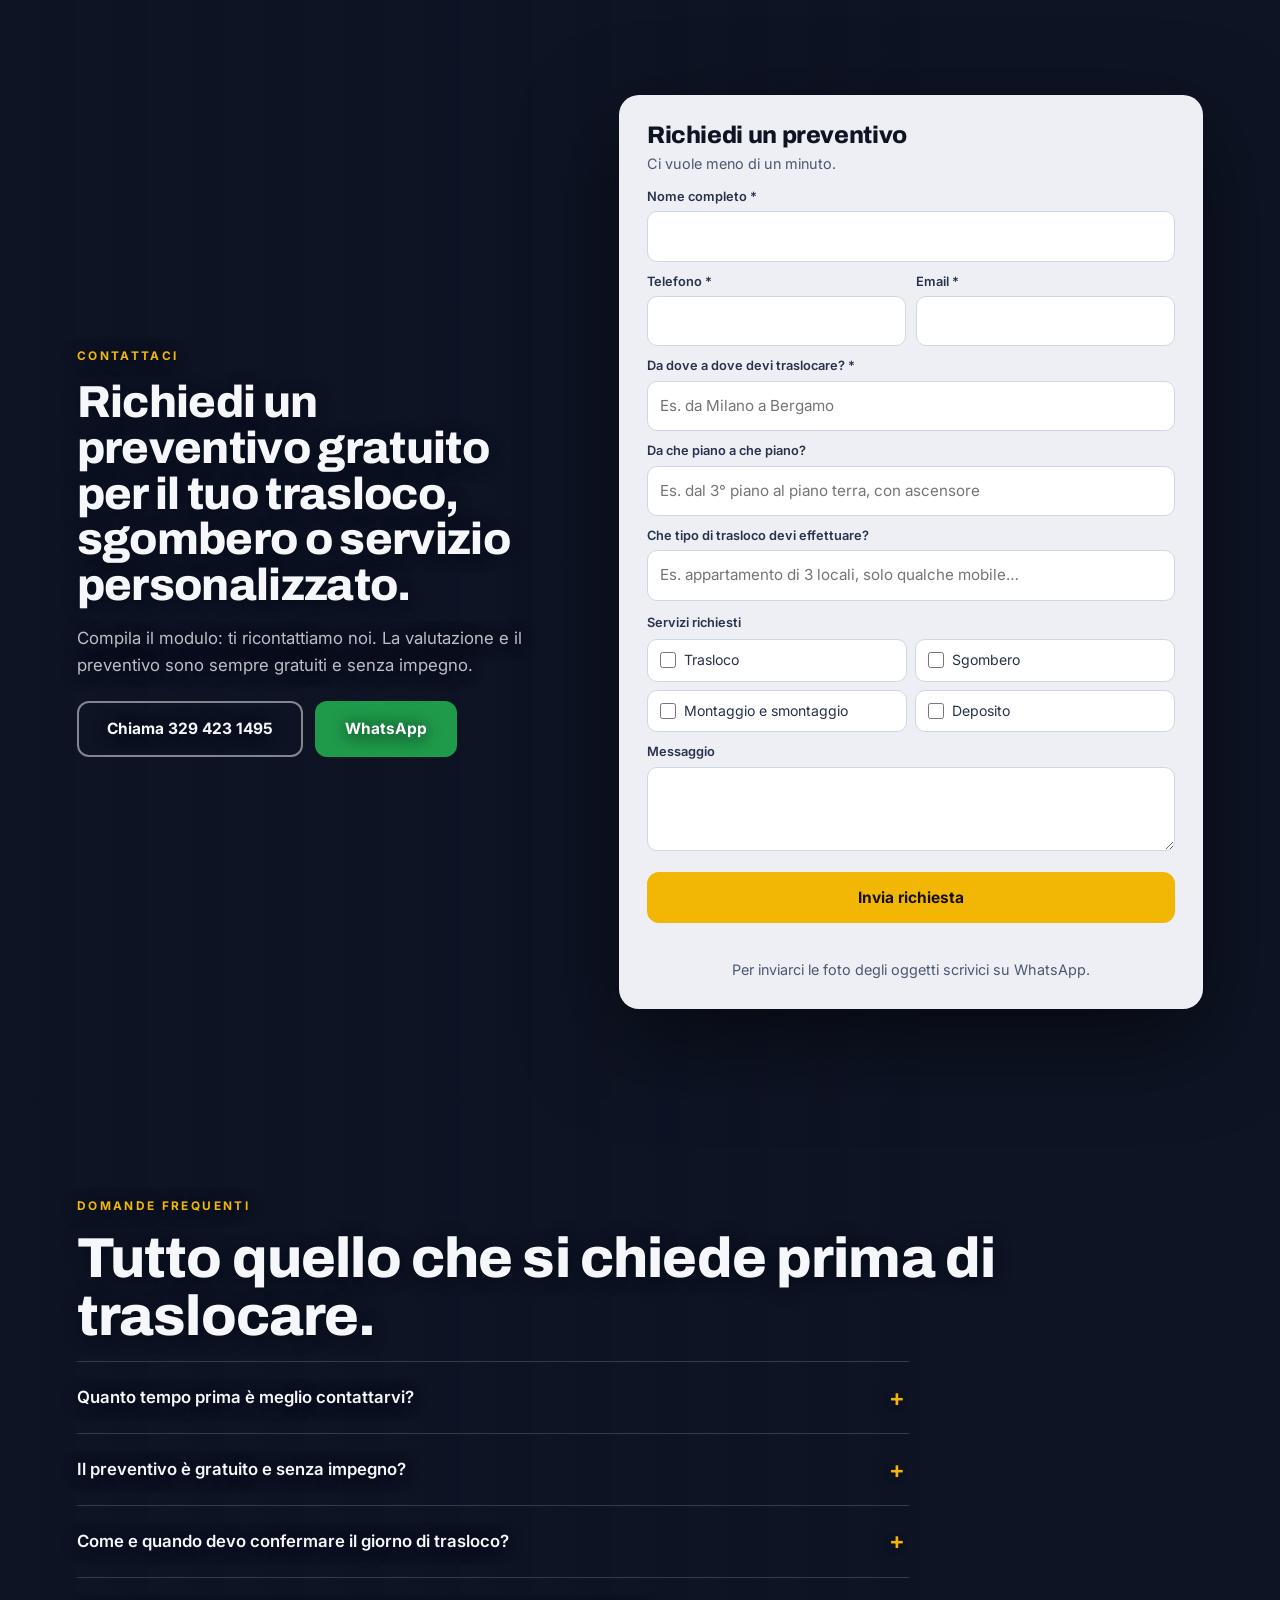
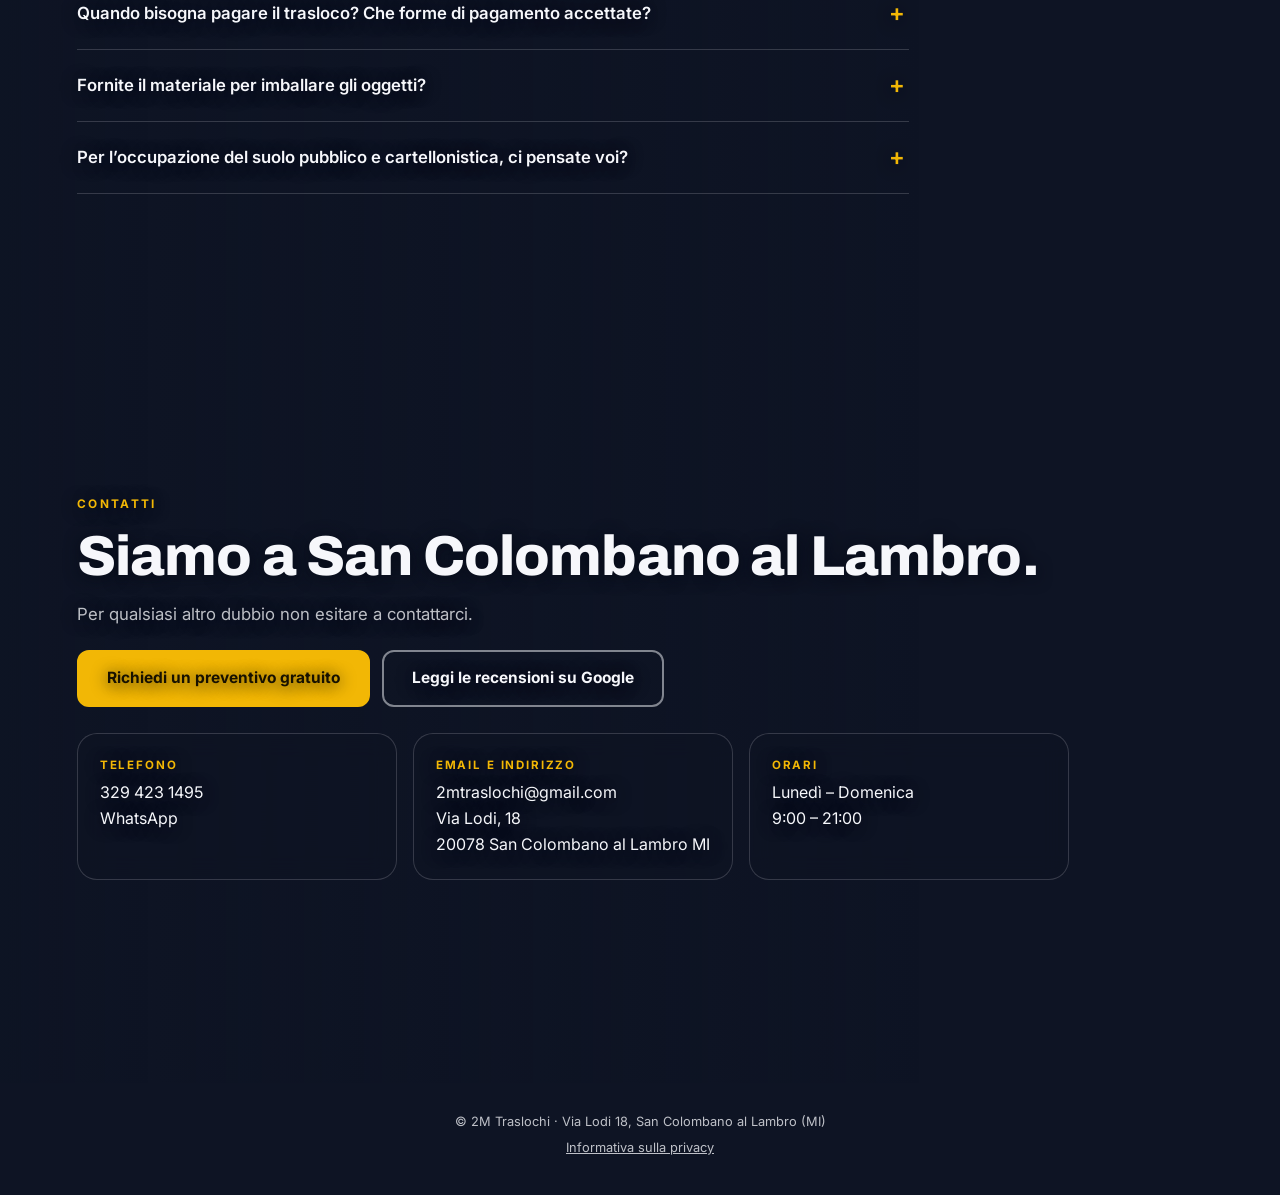
==== commit c2627c1a: "Moduli 2M: le tre domande del modulo Meta al posto di citta di partenza e arrivo Home e Contatti ora" ====
--- a/index.html
+++ b/index.html
@@ -293,8 +293,9 @@
           <div><label class="f" for="q-phone">Telefono *</label><input id="q-phone" type="tel" autocomplete="tel" inputmode="tel" required></div>
           <div><label class="f" for="q-email">Email *</label><input id="q-email" type="email" autocomplete="email" required></div>
         </div>
-        <label class="f" for="q-from">Città di partenza *</label><input id="q-from" type="text" autocomplete="address-level2" required>
-        <label class="f" for="q-city">Città di arrivo *</label><input id="q-city" type="text" required>
+        <label class="f" for="q-where">Da dove a dove devi traslocare? *</label><input id="q-where" type="text" placeholder="Es. da Milano a Bergamo" required>
+        <label class="f" for="q-floor">Da che piano a che piano?</label><input id="q-floor" type="text" placeholder="Es. dal 3° piano al piano terra, con ascensore">
+        <label class="f" for="q-type">Che tipo di trasloco devi effettuare?</label><input id="q-type" type="text" placeholder="Es. appartamento di 3 locali, solo qualche mobile…">
         <fieldset><legend>Servizi richiesti</legend>
           <div class="checks">
             <label><input type="checkbox" name="svc" value="Trasloco"> Trasloco</label>
@@ -369,13 +370,13 @@
   function say(t,err){out.textContent=t;out.className='msg'+(err?' err':'')}
   f.addEventListener('submit',function(e){
     e.preventDefault();
-    var name=v('q-name'),phone=v('q-phone'),email=v('q-email'),from=v('q-from'),city=v('q-city'),msg=v('q-msg');
-    var miss=[];if(!name)miss.push('Nome completo');if(!phone)miss.push('Telefono');if(!email)miss.push('Email');if(!from)miss.push('Città di partenza');if(!city)miss.push('Città di arrivo');
+    var name=v('q-name'),phone=v('q-phone'),email=v('q-email'),where=v('q-where'),floor=v('q-floor'),type=v('q-type'),msg=v('q-msg');
+    var miss=[];if(!name)miss.push('Nome completo');if(!phone)miss.push('Telefono');if(!email)miss.push('Email');if(!where)miss.push('Da dove a dove devi traslocare?');
     if(miss.length){say('Compila i campi obbligatori: '+miss.join(', '),true);return}
     if(!/^[^@\s]+@[^@\s]+\.[^@\s]+$/.test(email)){say('Controlla l’indirizzo email.',true);return}
     var svc=[].slice.call(f.querySelectorAll('input[name=svc]:checked')).map(function(i){return i.value}).join(', ');
     var body={name:name,email:email,phone:phone,website:v('q-web')};
-    if(city)body.q0=city;if(svc)body.q1=svc;if(msg)body.q2=msg;if(from)body.q3=from;
+    if(where)body.q0=where;if(floor)body.q1=floor;if(type)body.q2=type;if(svc)body.q3=svc;if(msg)body.q4=msg;
     btn.disabled=true;say('Invio in corso…',false);
     fetch(API+'/api/funnels/'+FUNNEL+'/lead',{method:'POST',headers:{'Content-Type':'application/json'},body:JSON.stringify(body)})
       .then(function(r){return r.json().then(function(j){return{ok:r.ok&&j.ok,j:j}})})
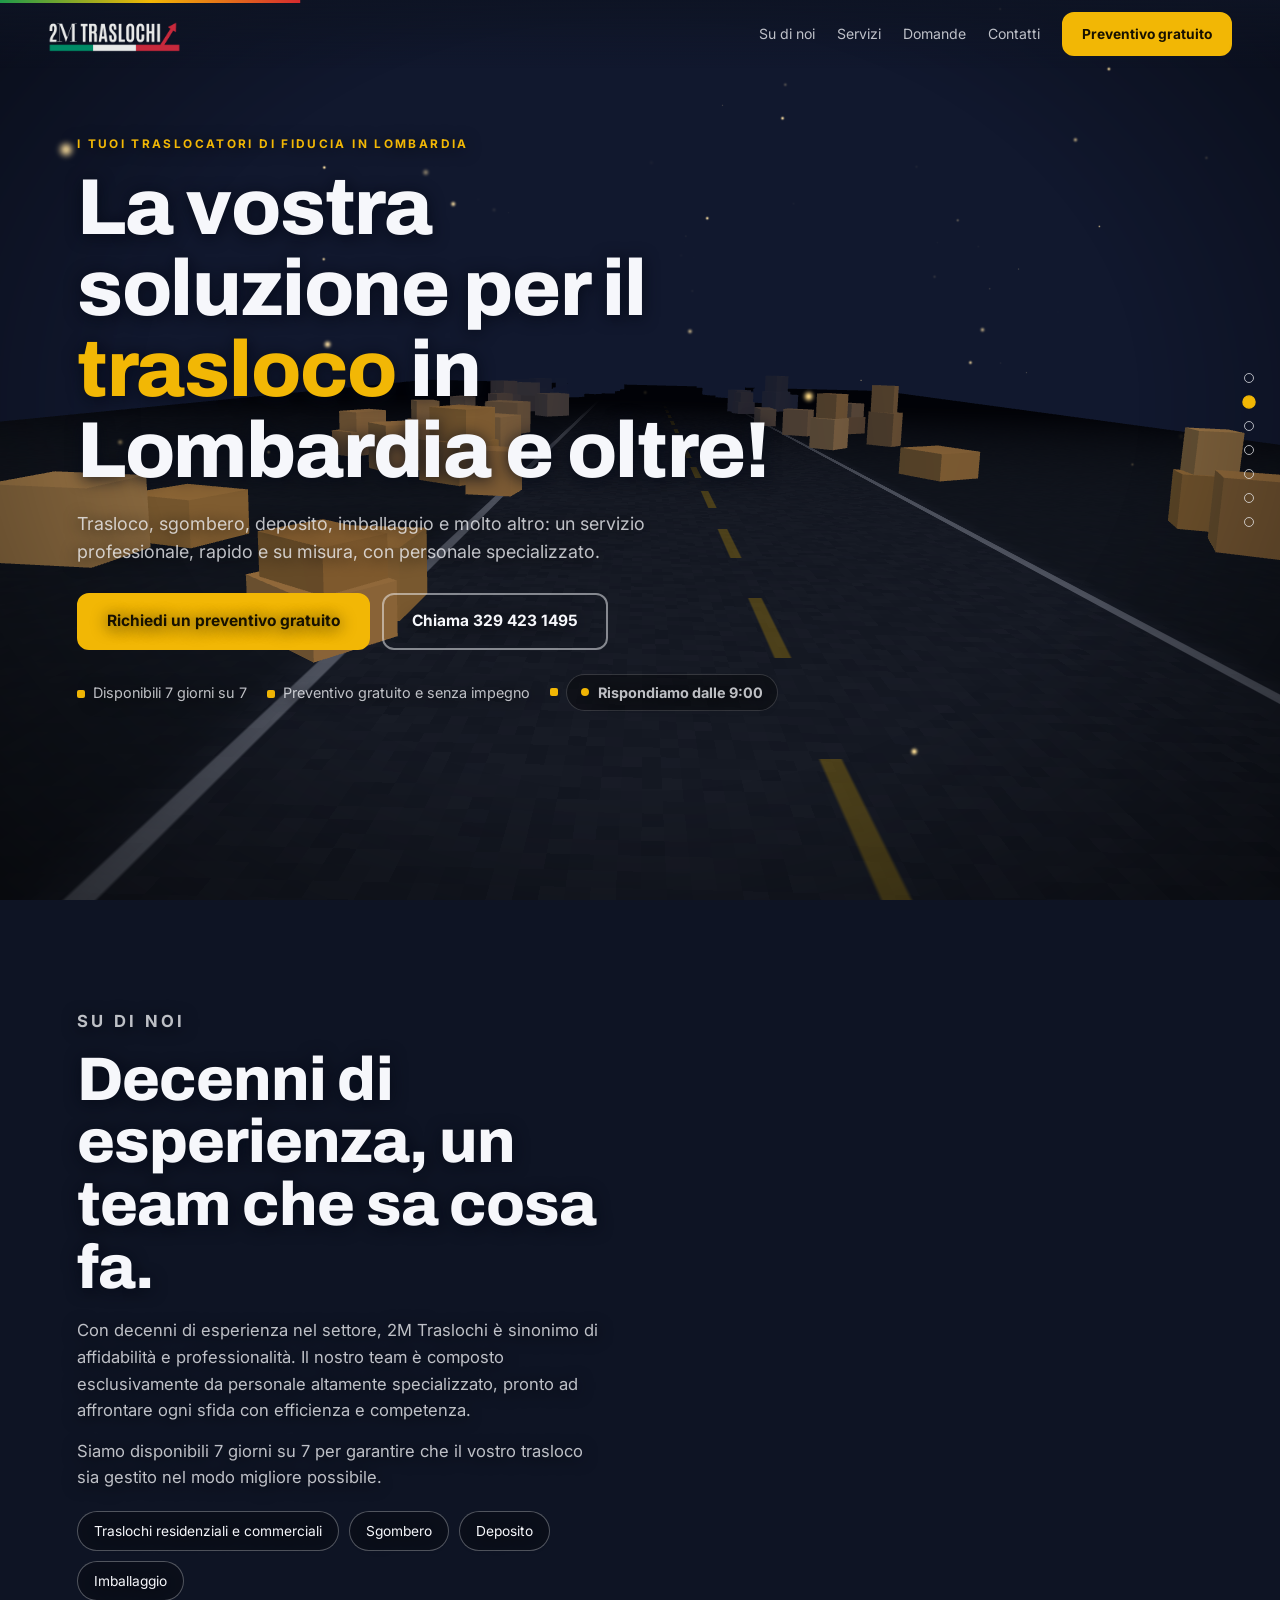
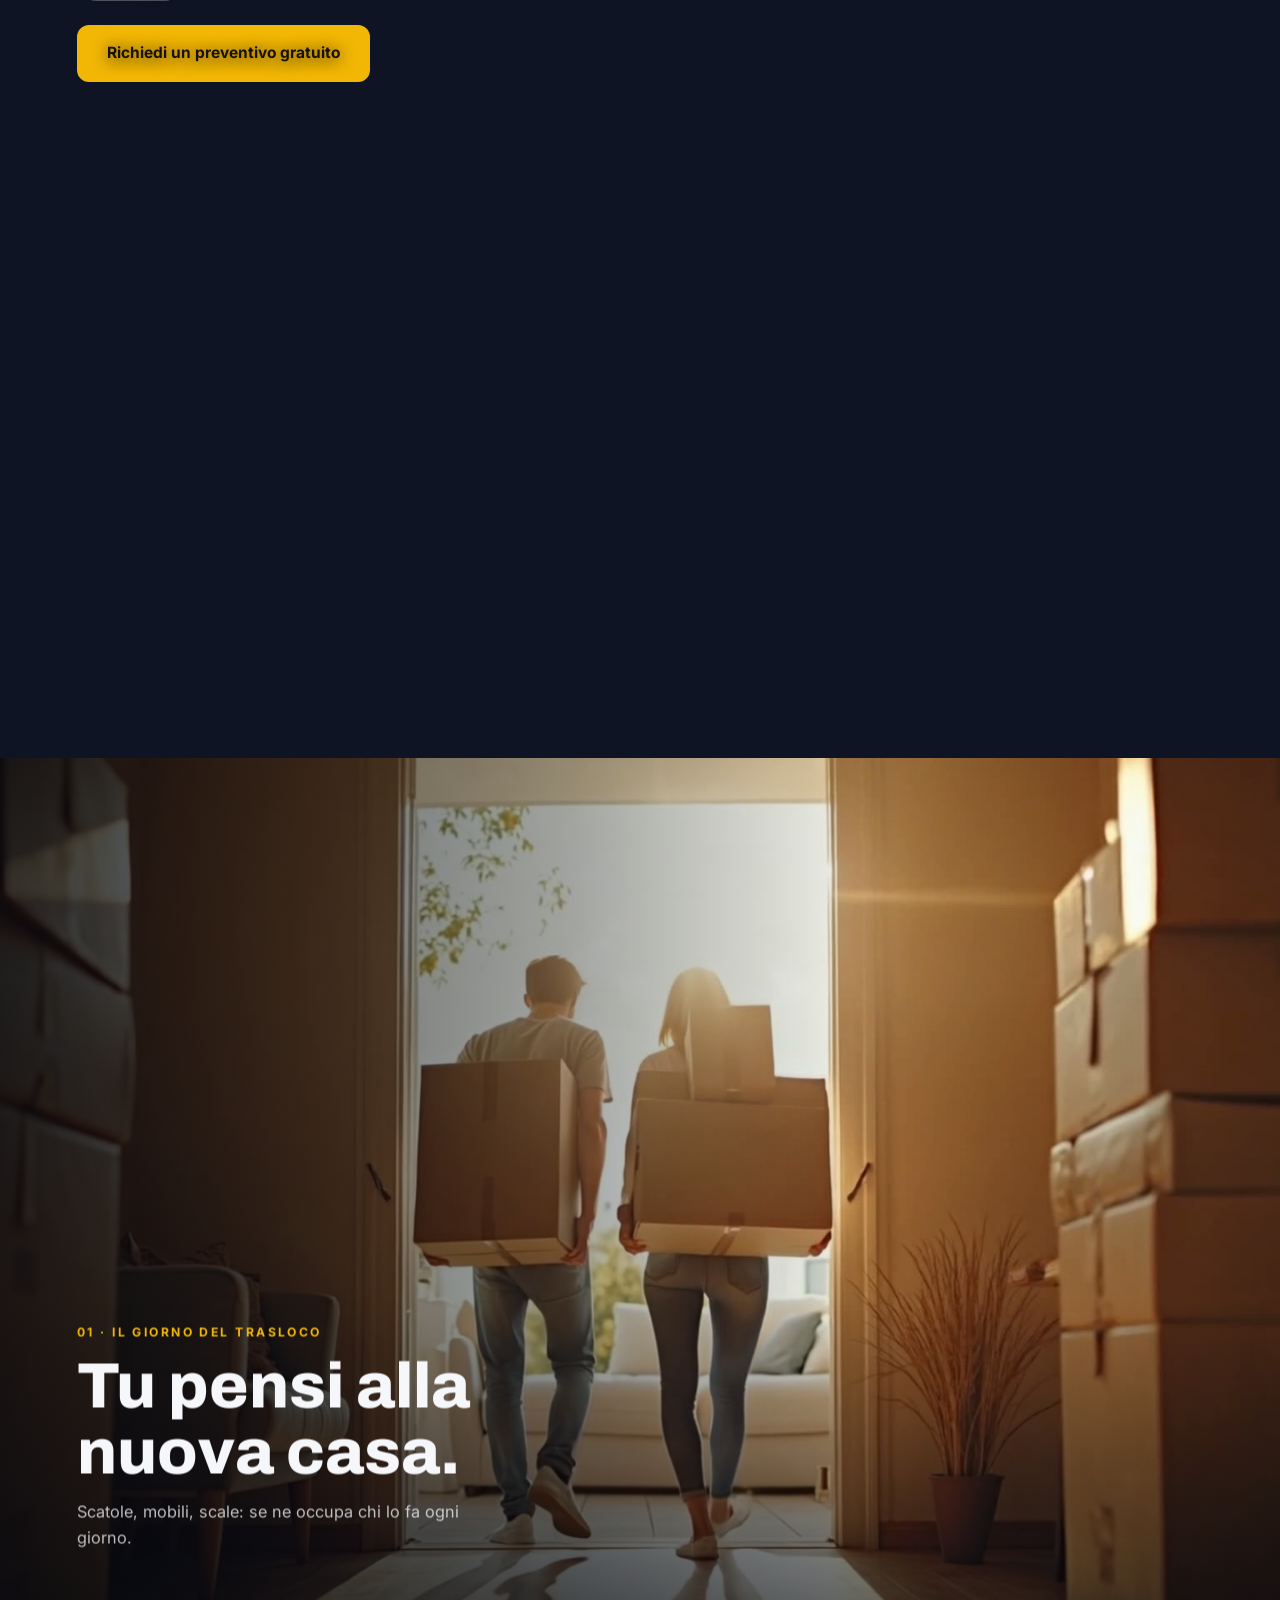
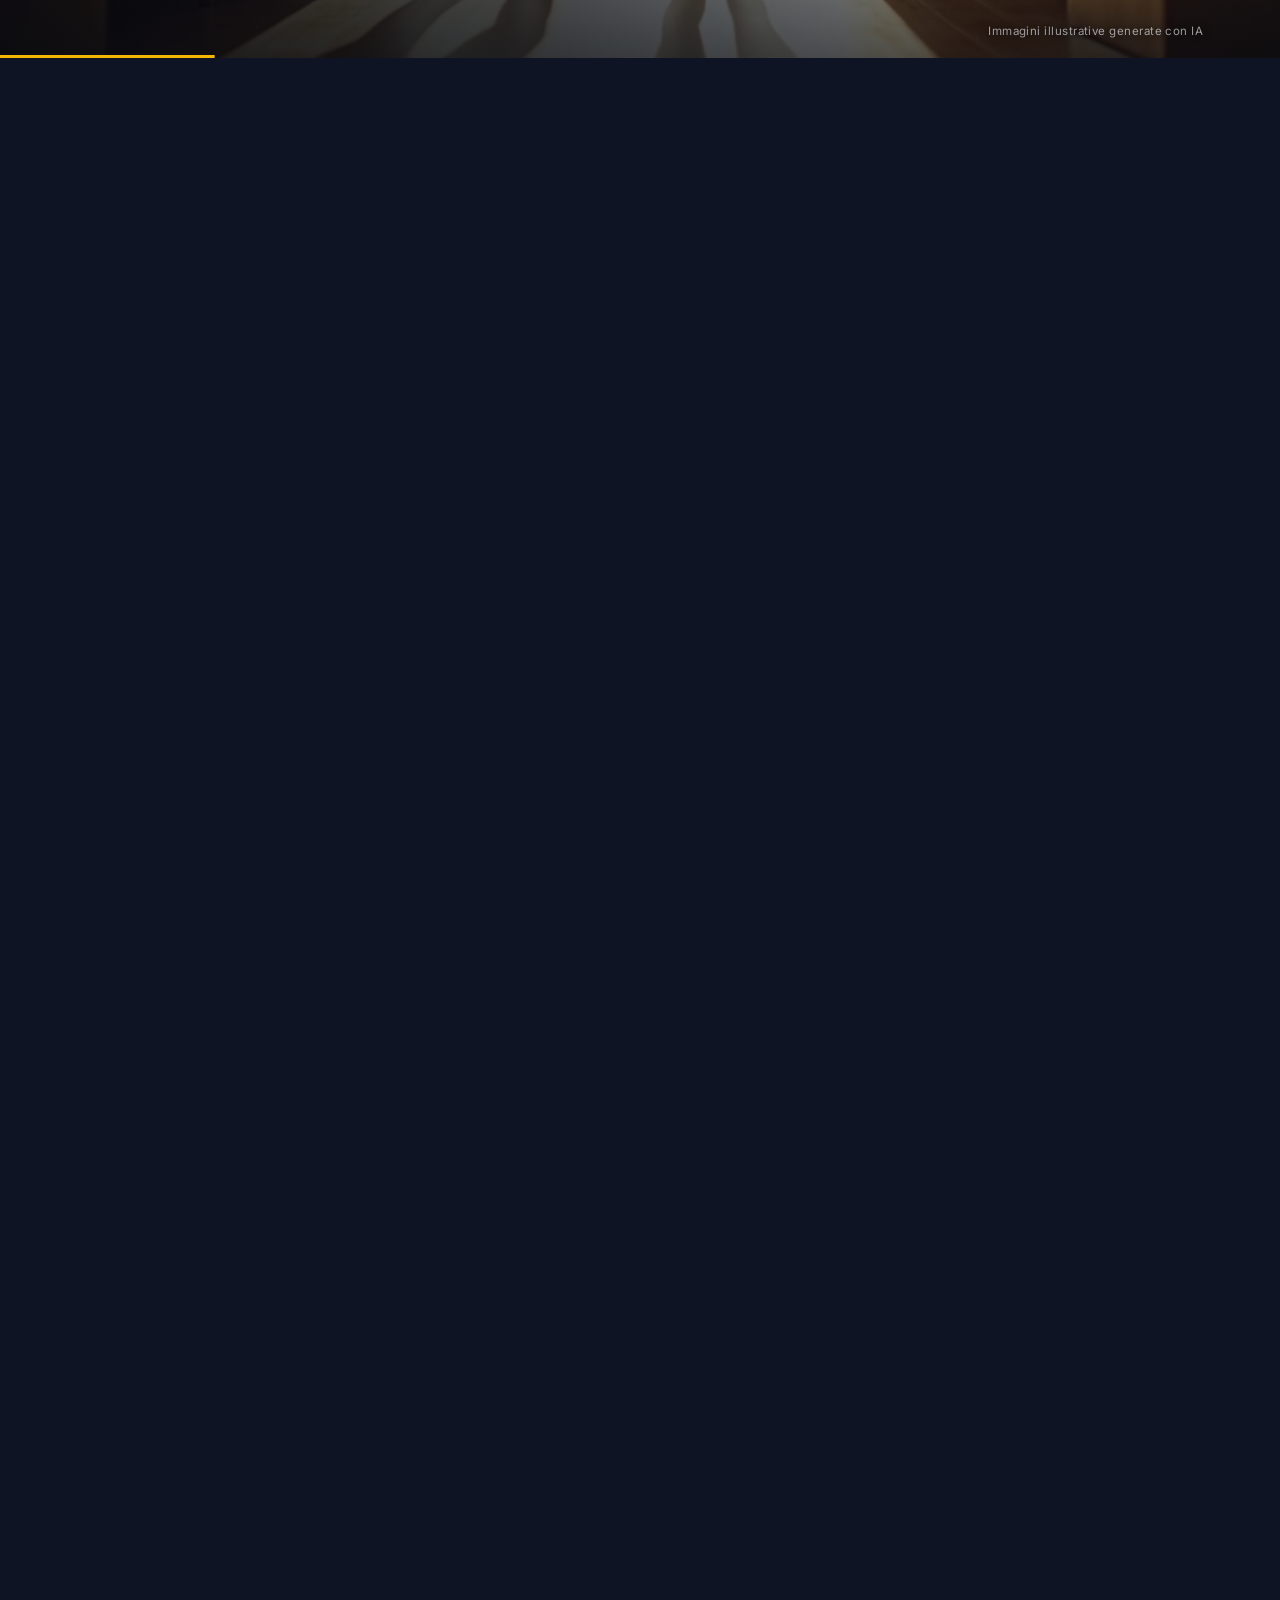
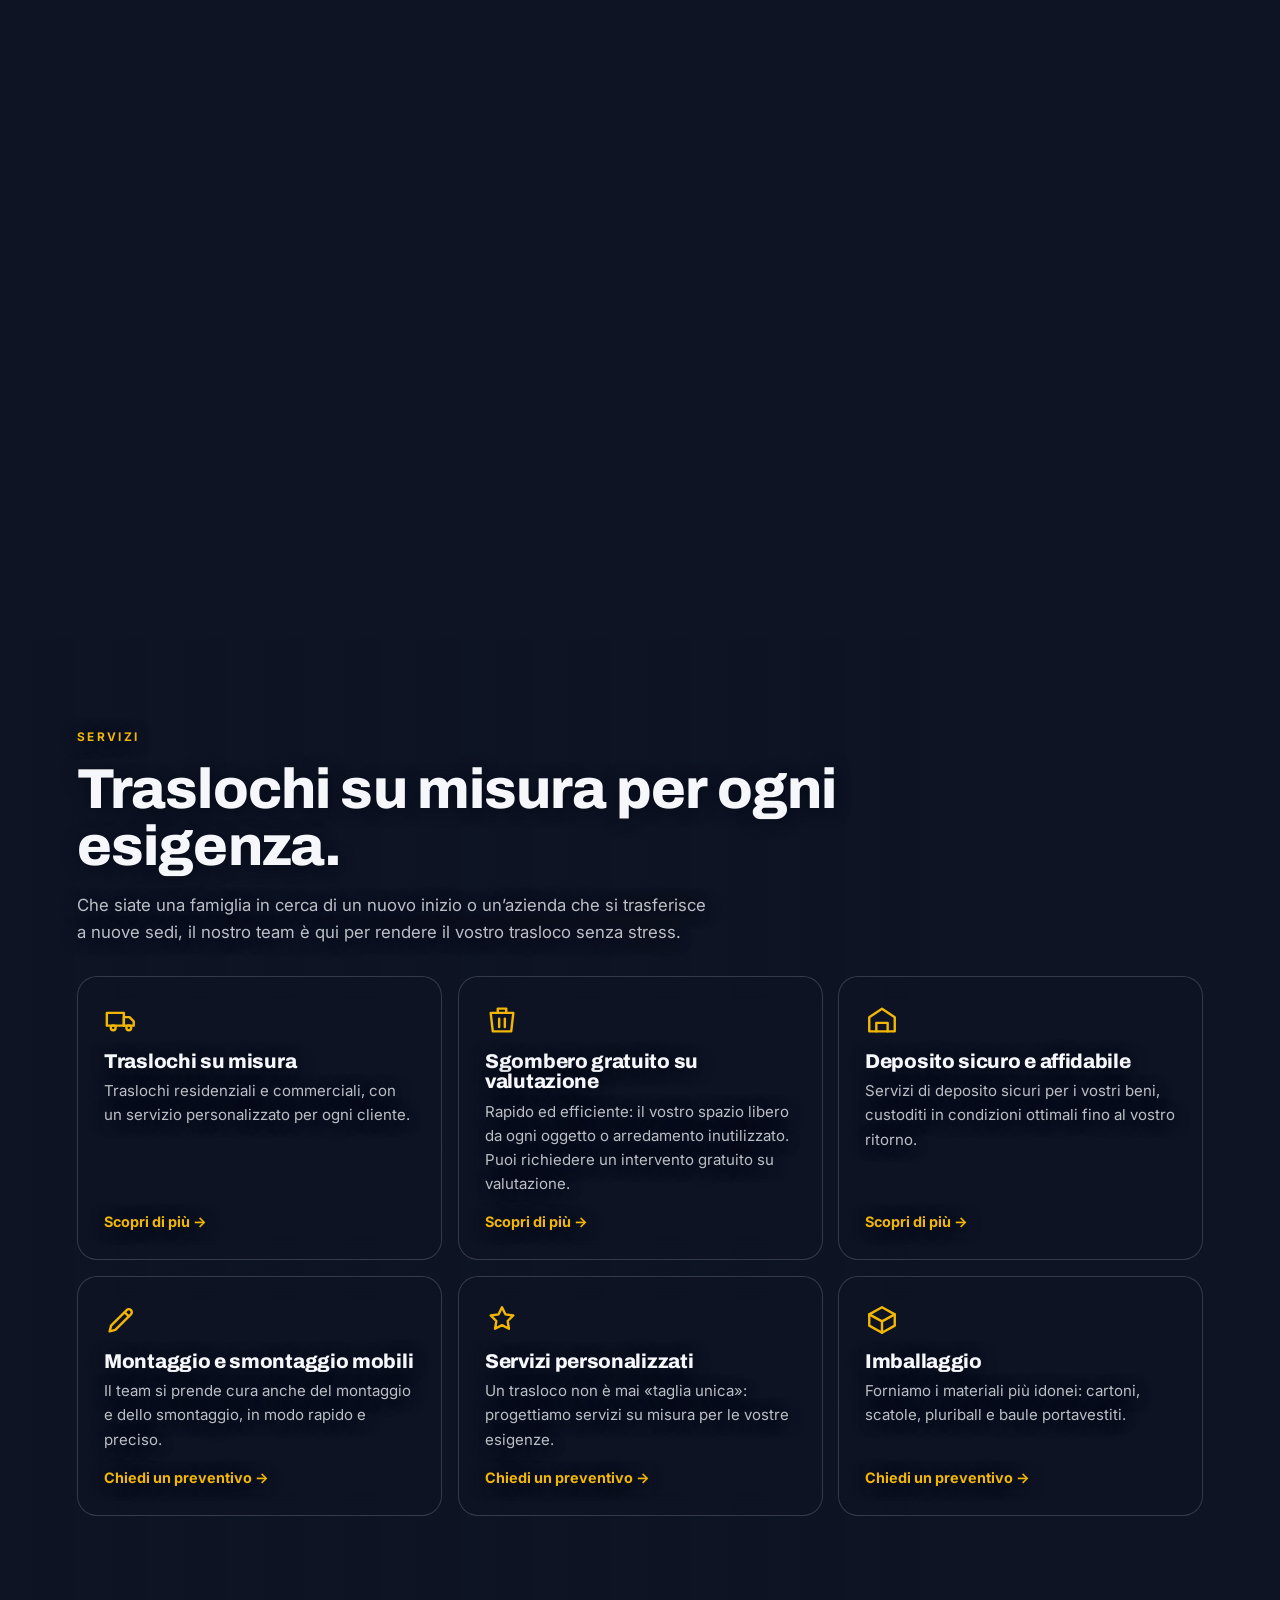
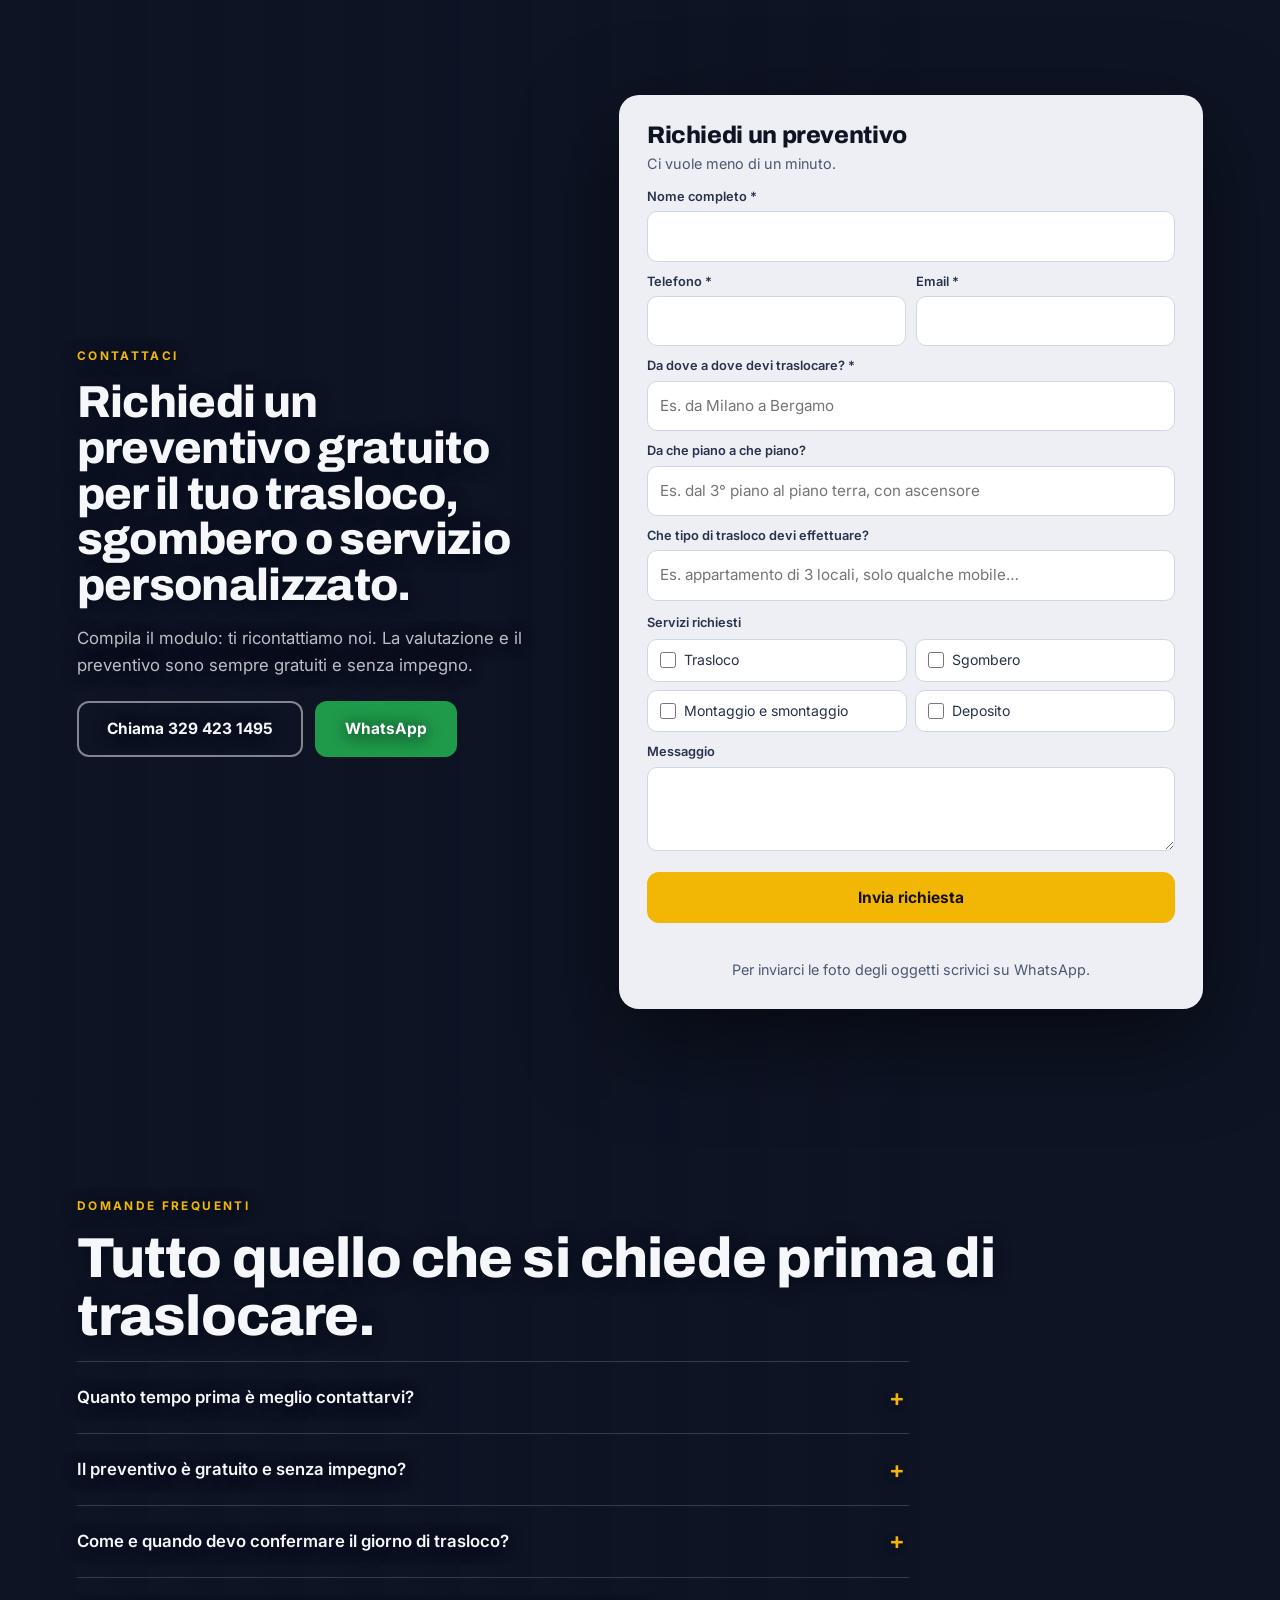
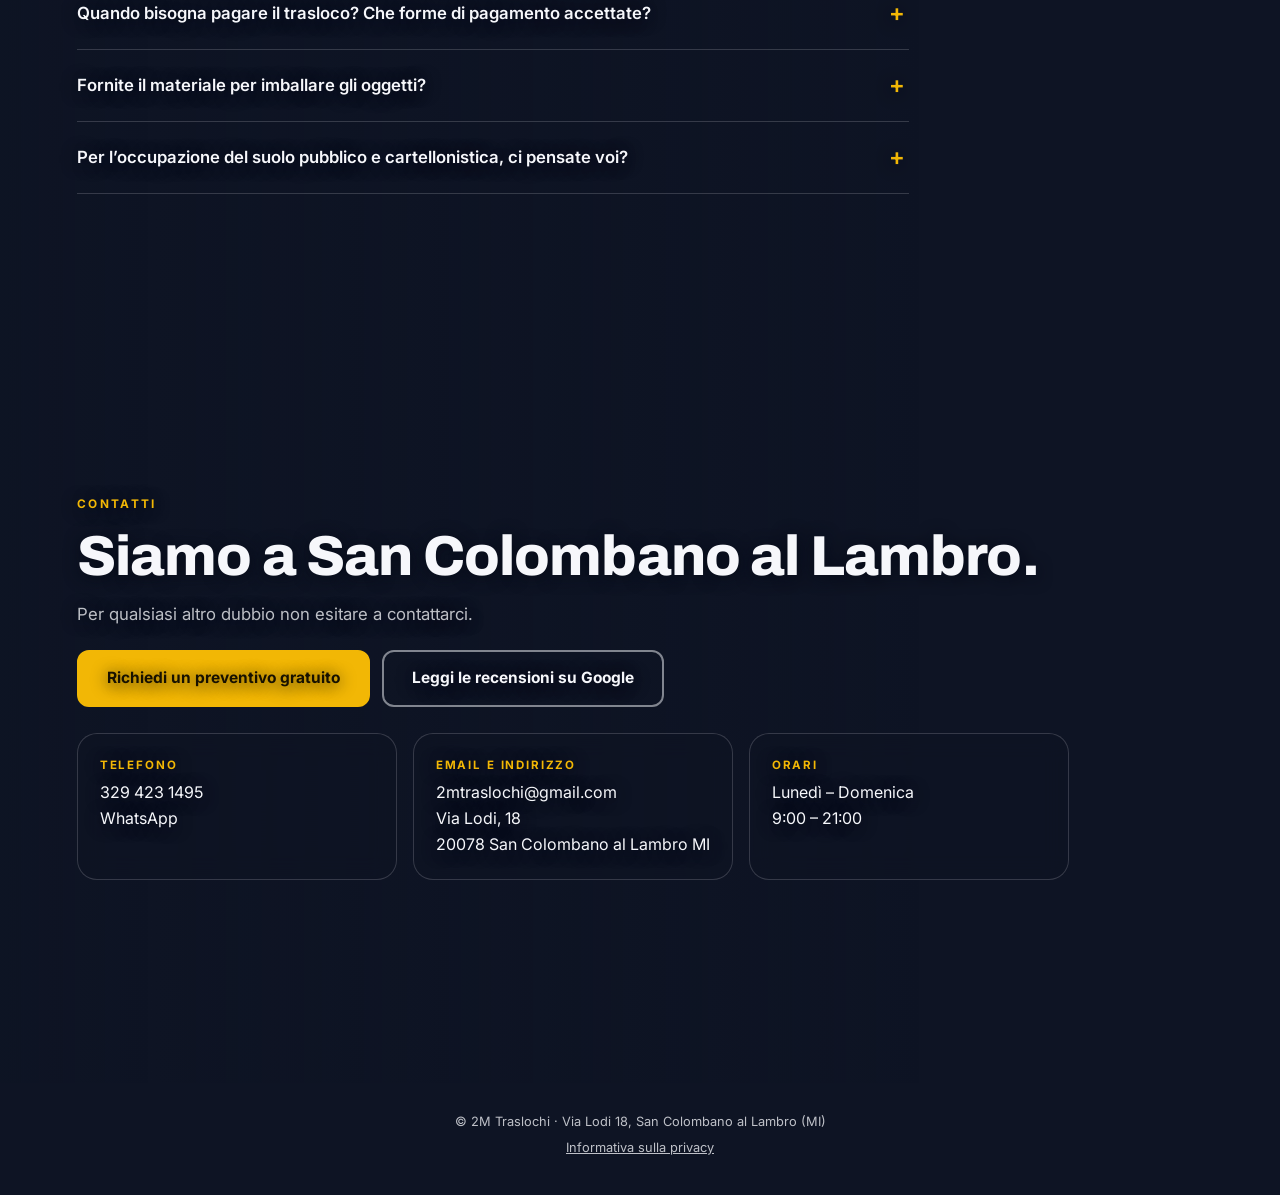
==== commit 135f9cef: "Pagina di ringraziamento dopo l'invio dei moduli Nuova pagina /grazie/ (noindex): dopo l'invio riusc" ====
--- a/index.html
+++ b/index.html
@@ -381,7 +381,7 @@
     fetch(API+'/api/funnels/'+FUNNEL+'/lead',{method:'POST',headers:{'Content-Type':'application/json'},body:JSON.stringify(body)})
       .then(function(r){return r.json().then(function(j){return{ok:r.ok&&j.ok,j:j}})})
       .then(function(x){
-        if(x.ok){f.innerHTML='<div class="ok"><b>Grazie!</b>Ti ricontatteremo al più presto.</div>'}
+        if(x.ok){f.innerHTML='<div class="ok"><b>Grazie!</b>Ti ricontatteremo al più presto.</div>';location.assign('/grazie/')}
         else{btn.disabled=false;say((x.j&&x.j.error)||'Non è stato possibile inviare. Riprova o chiamaci.',true)}
       })
       .catch(function(){btn.disabled=false;say('Connessione non riuscita. Riprova o chiamaci.',true)});
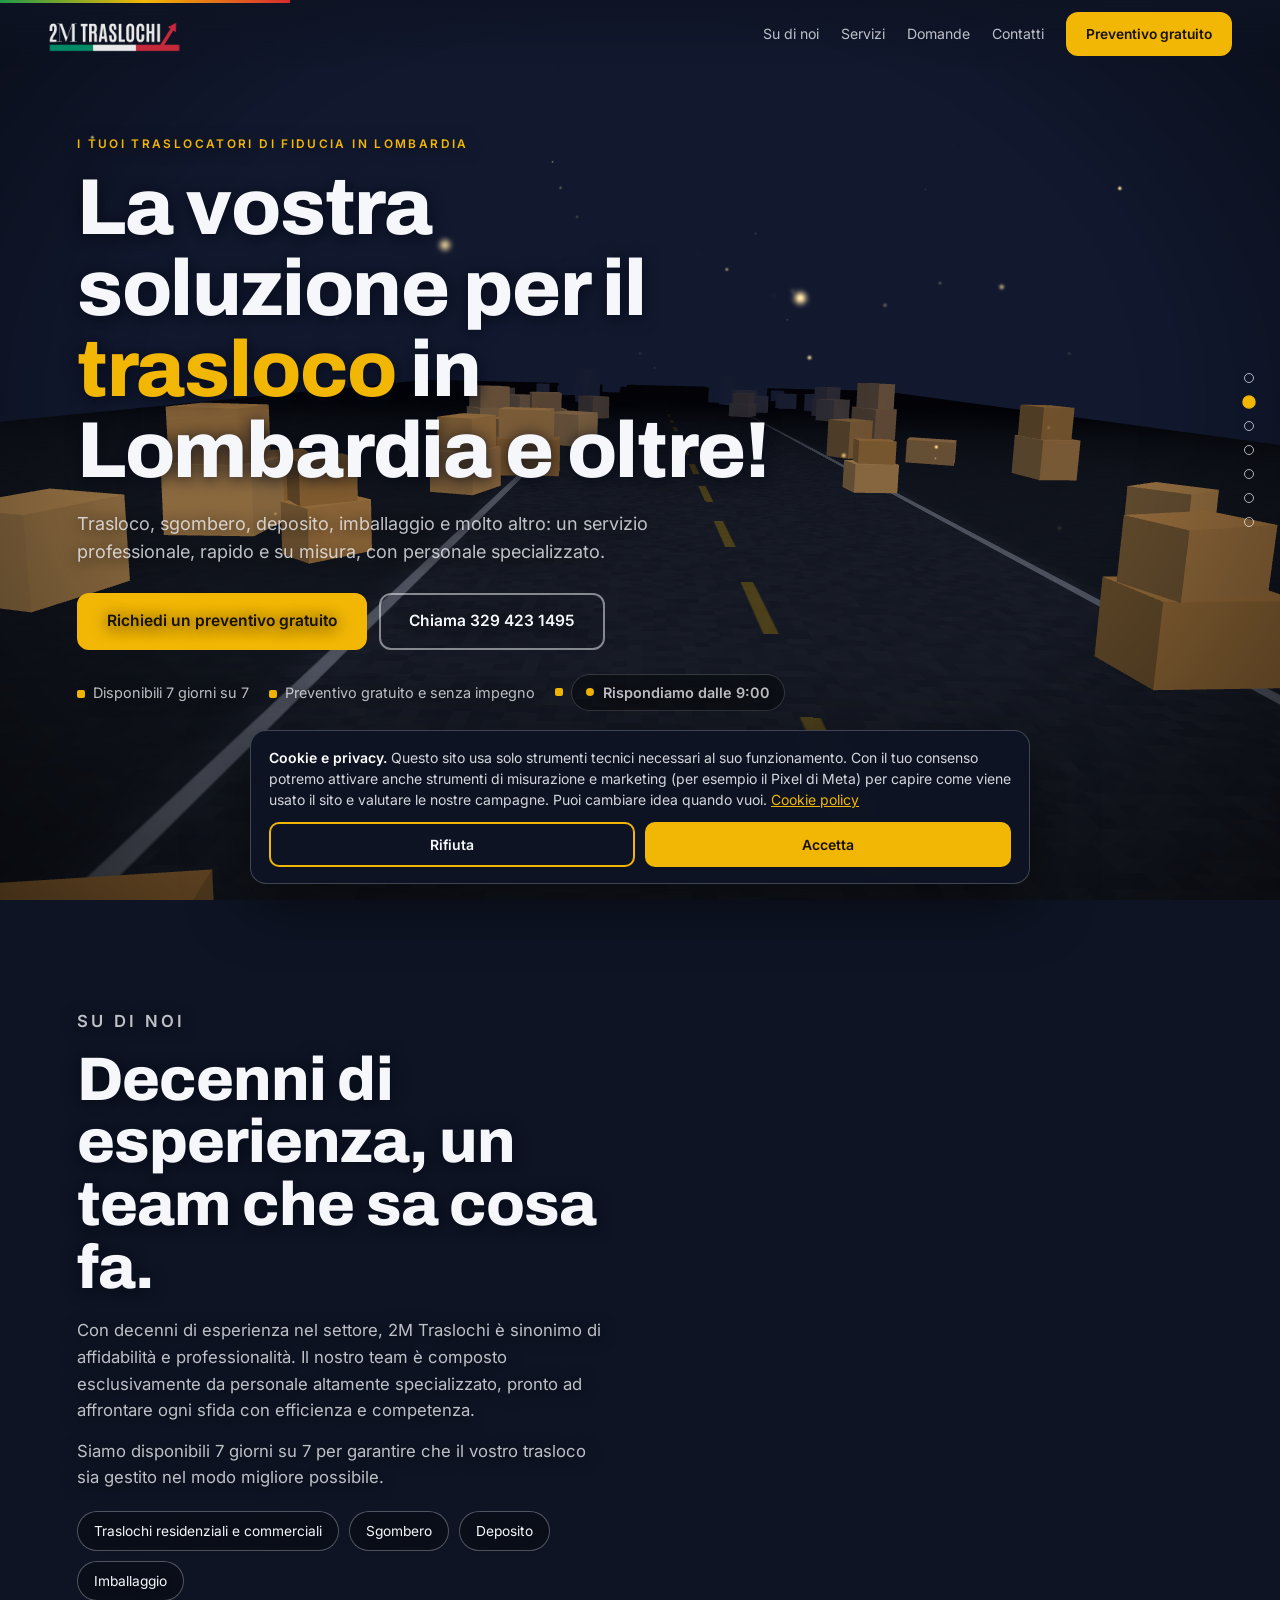
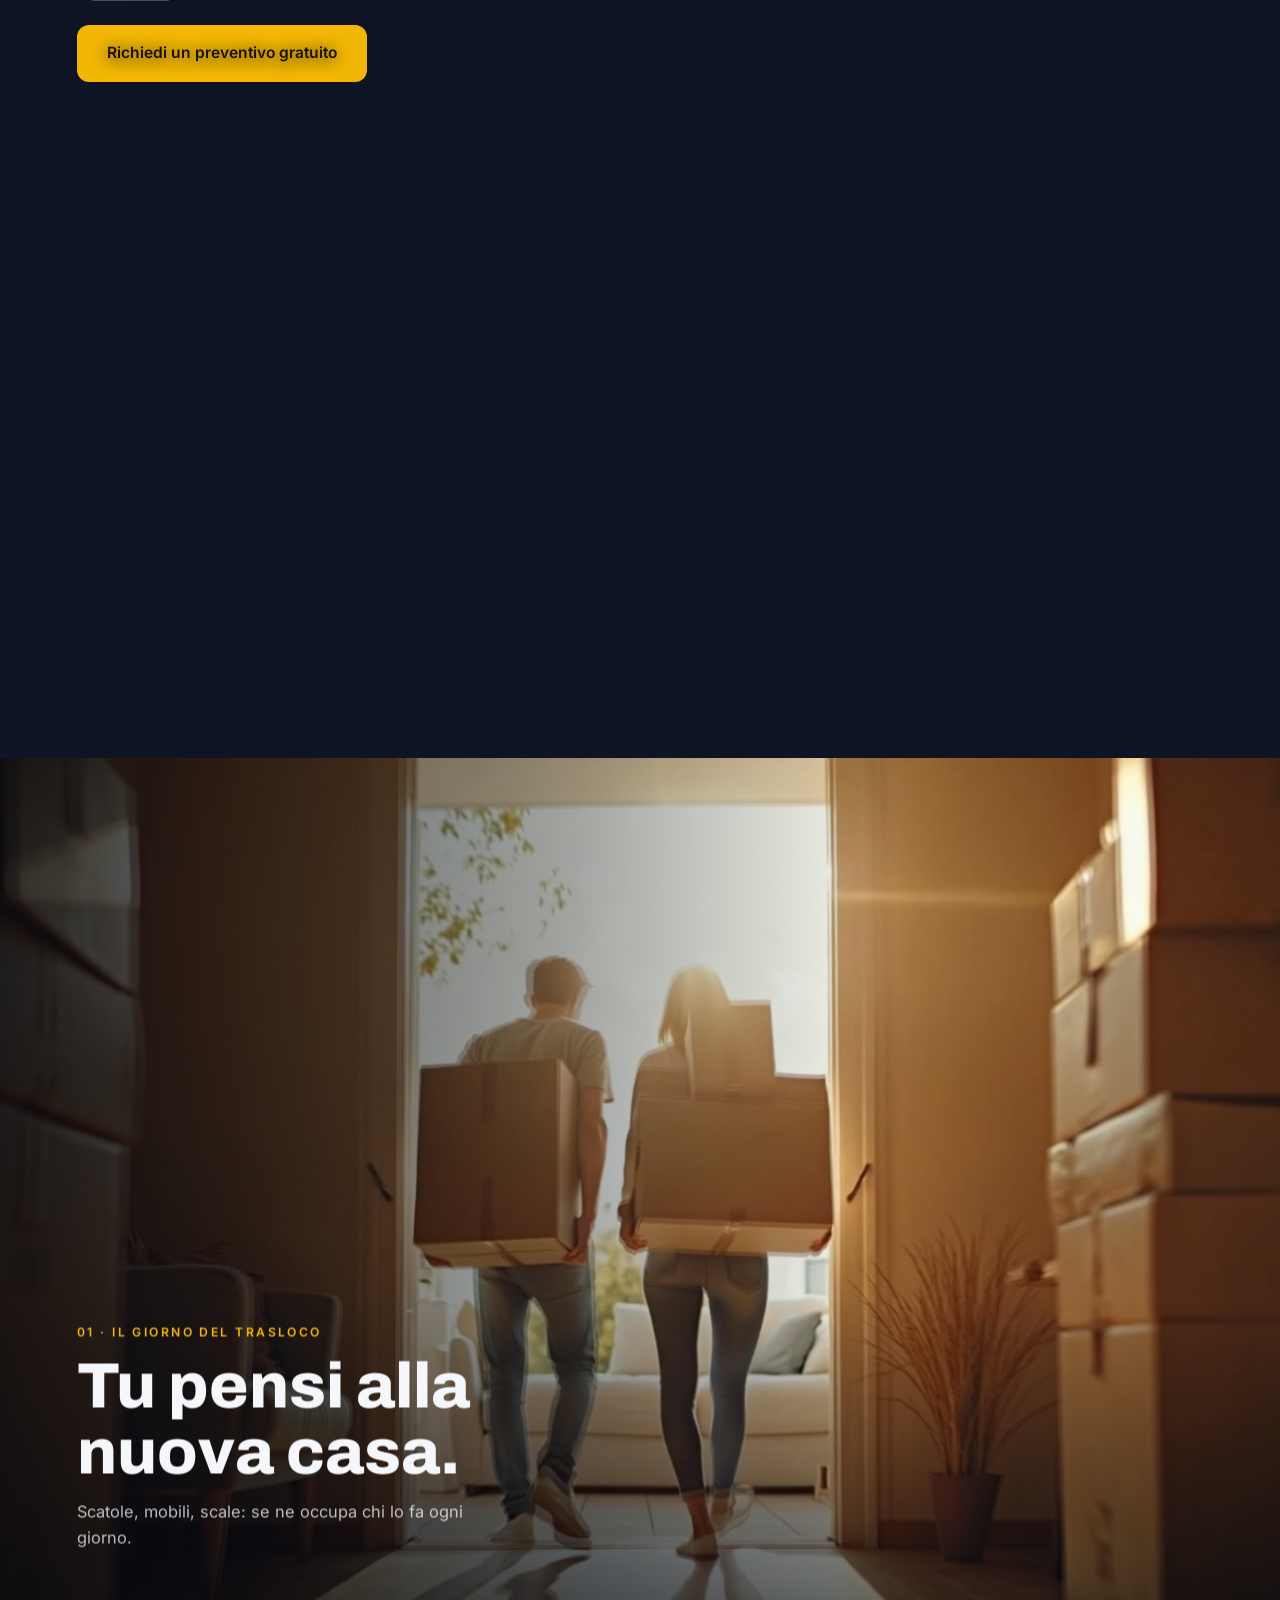
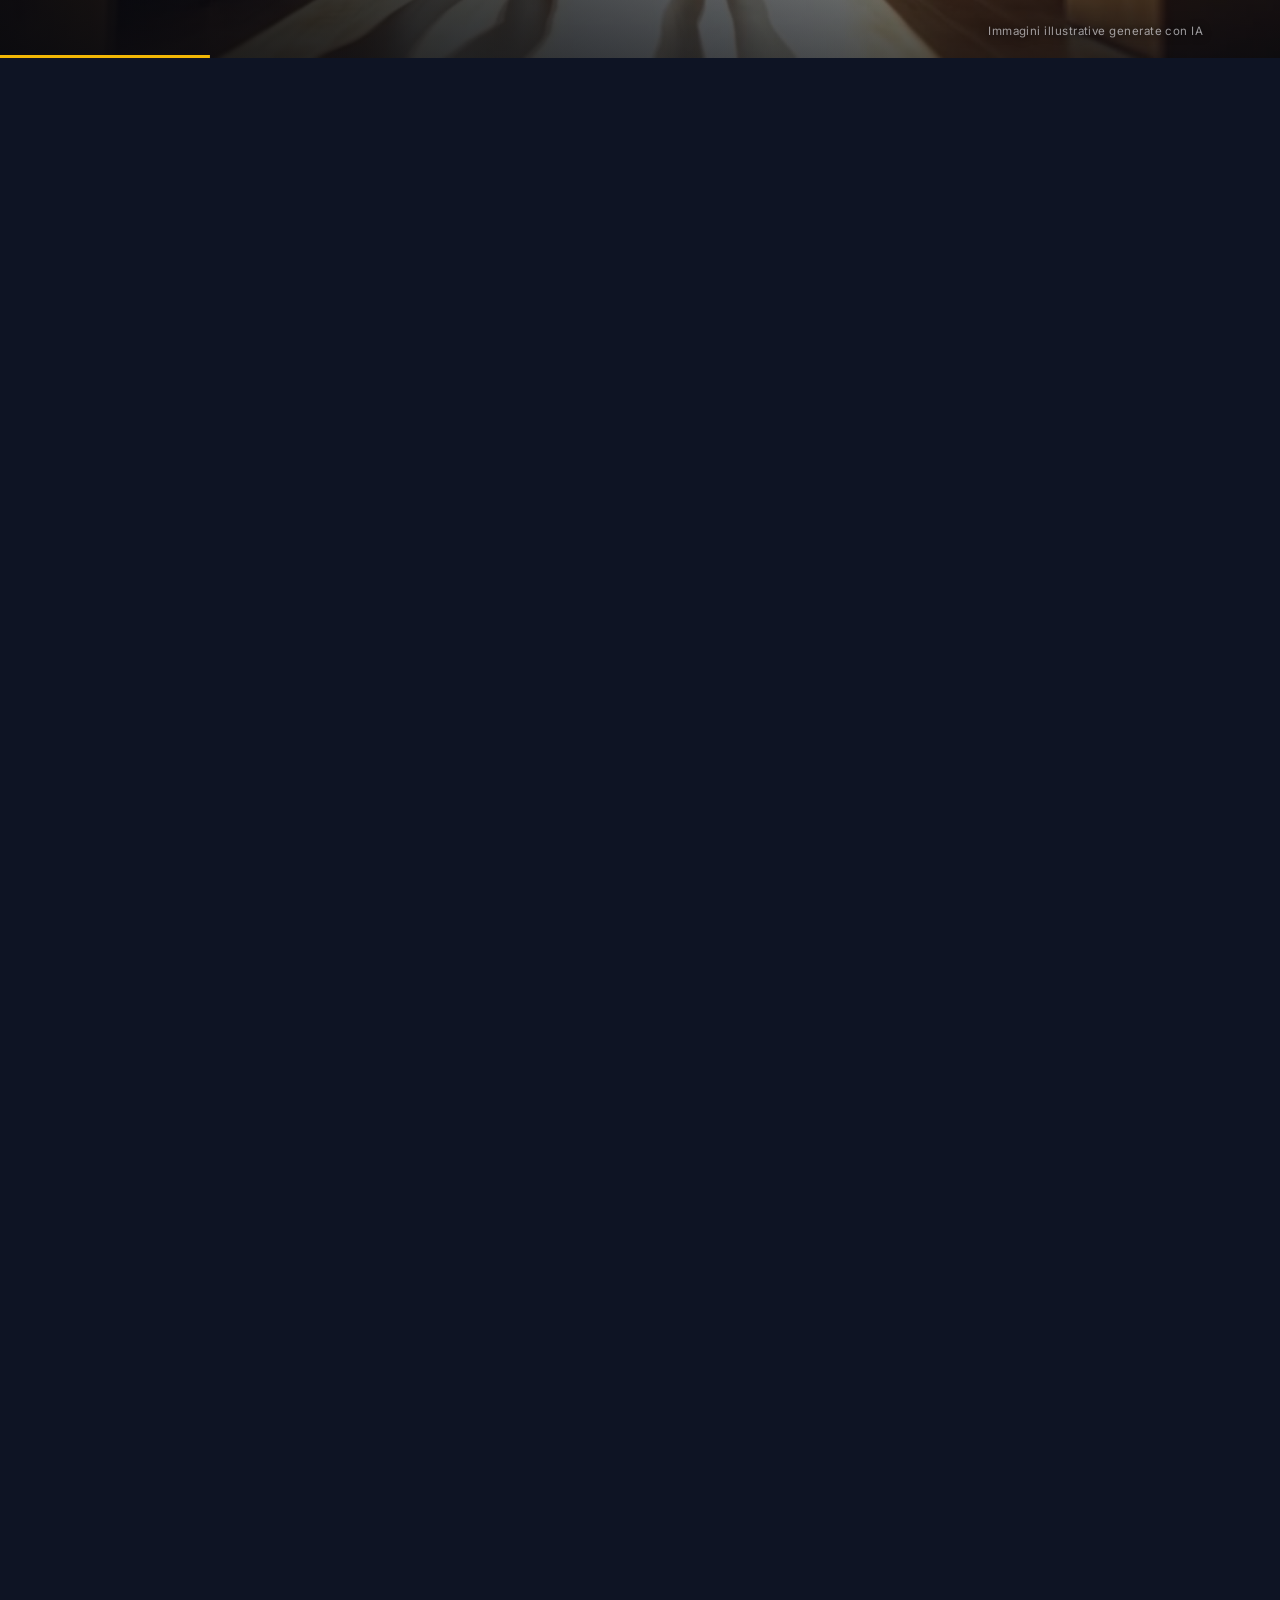
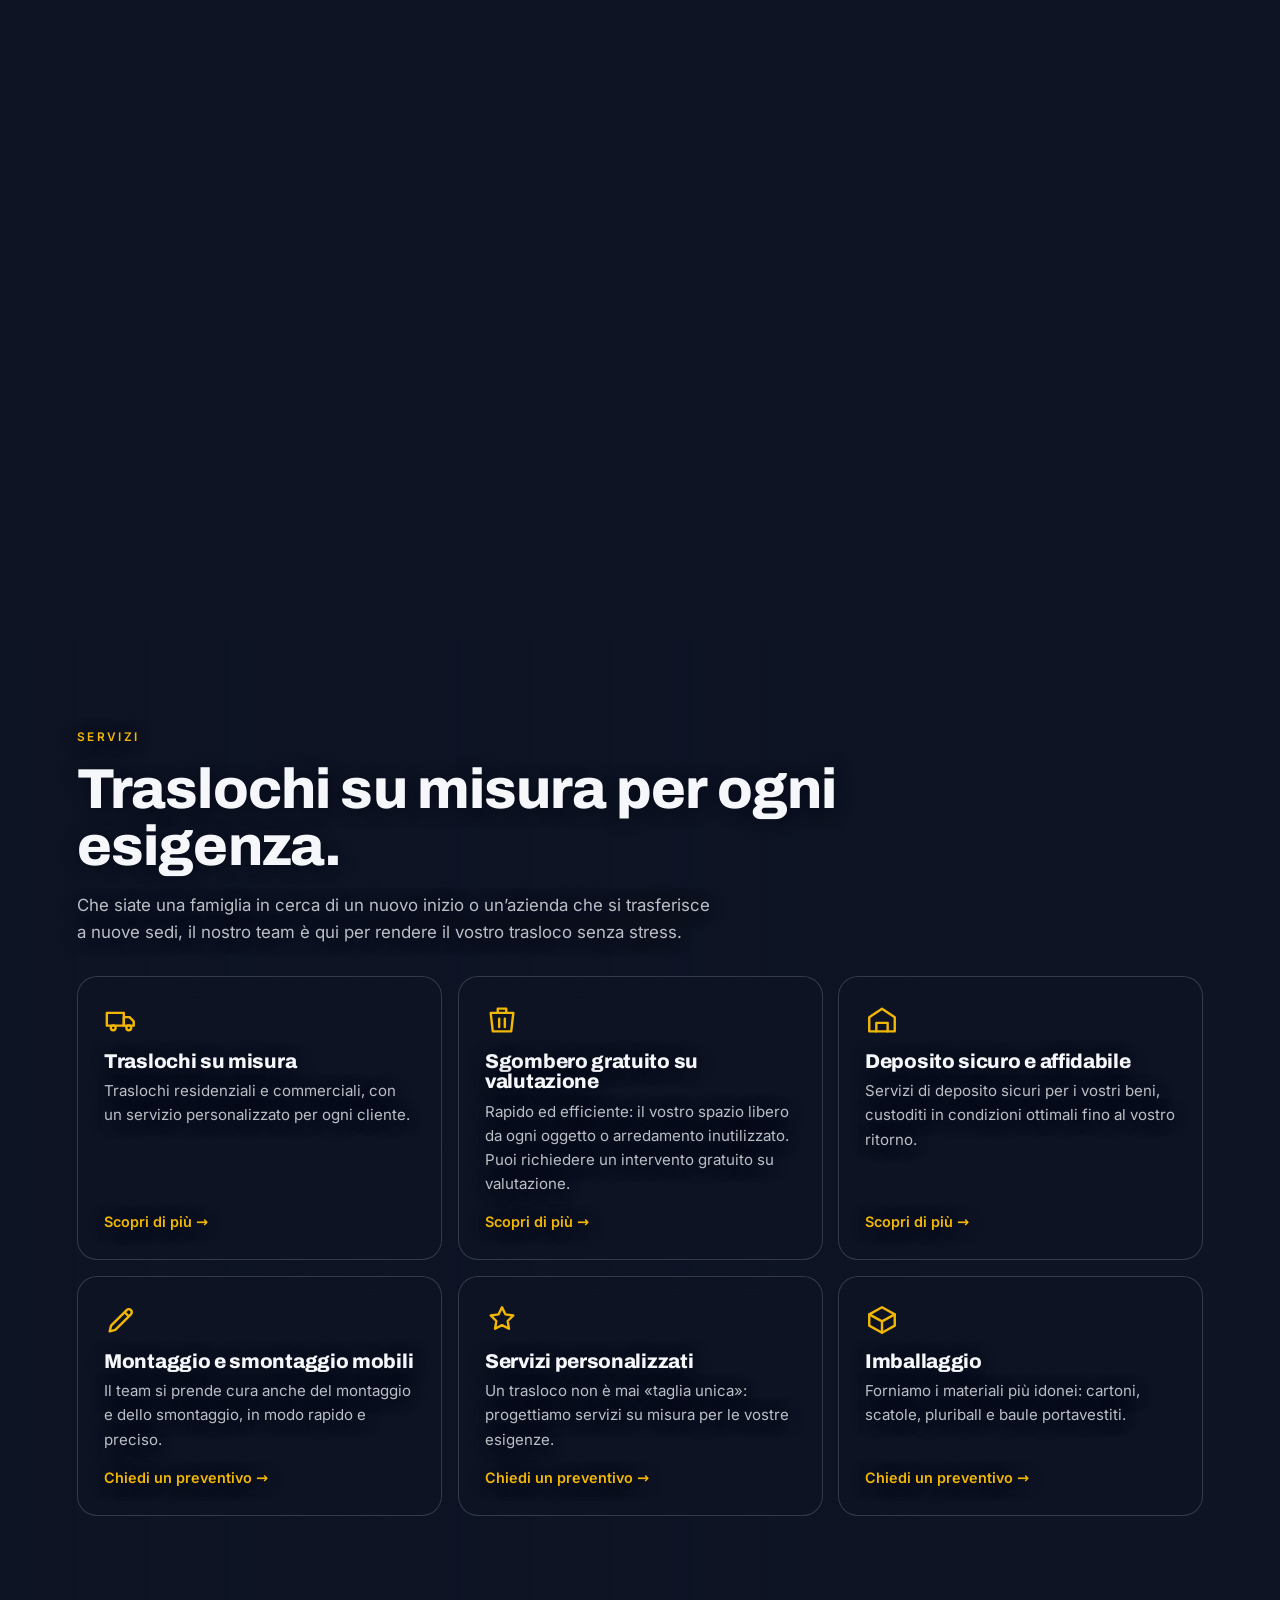
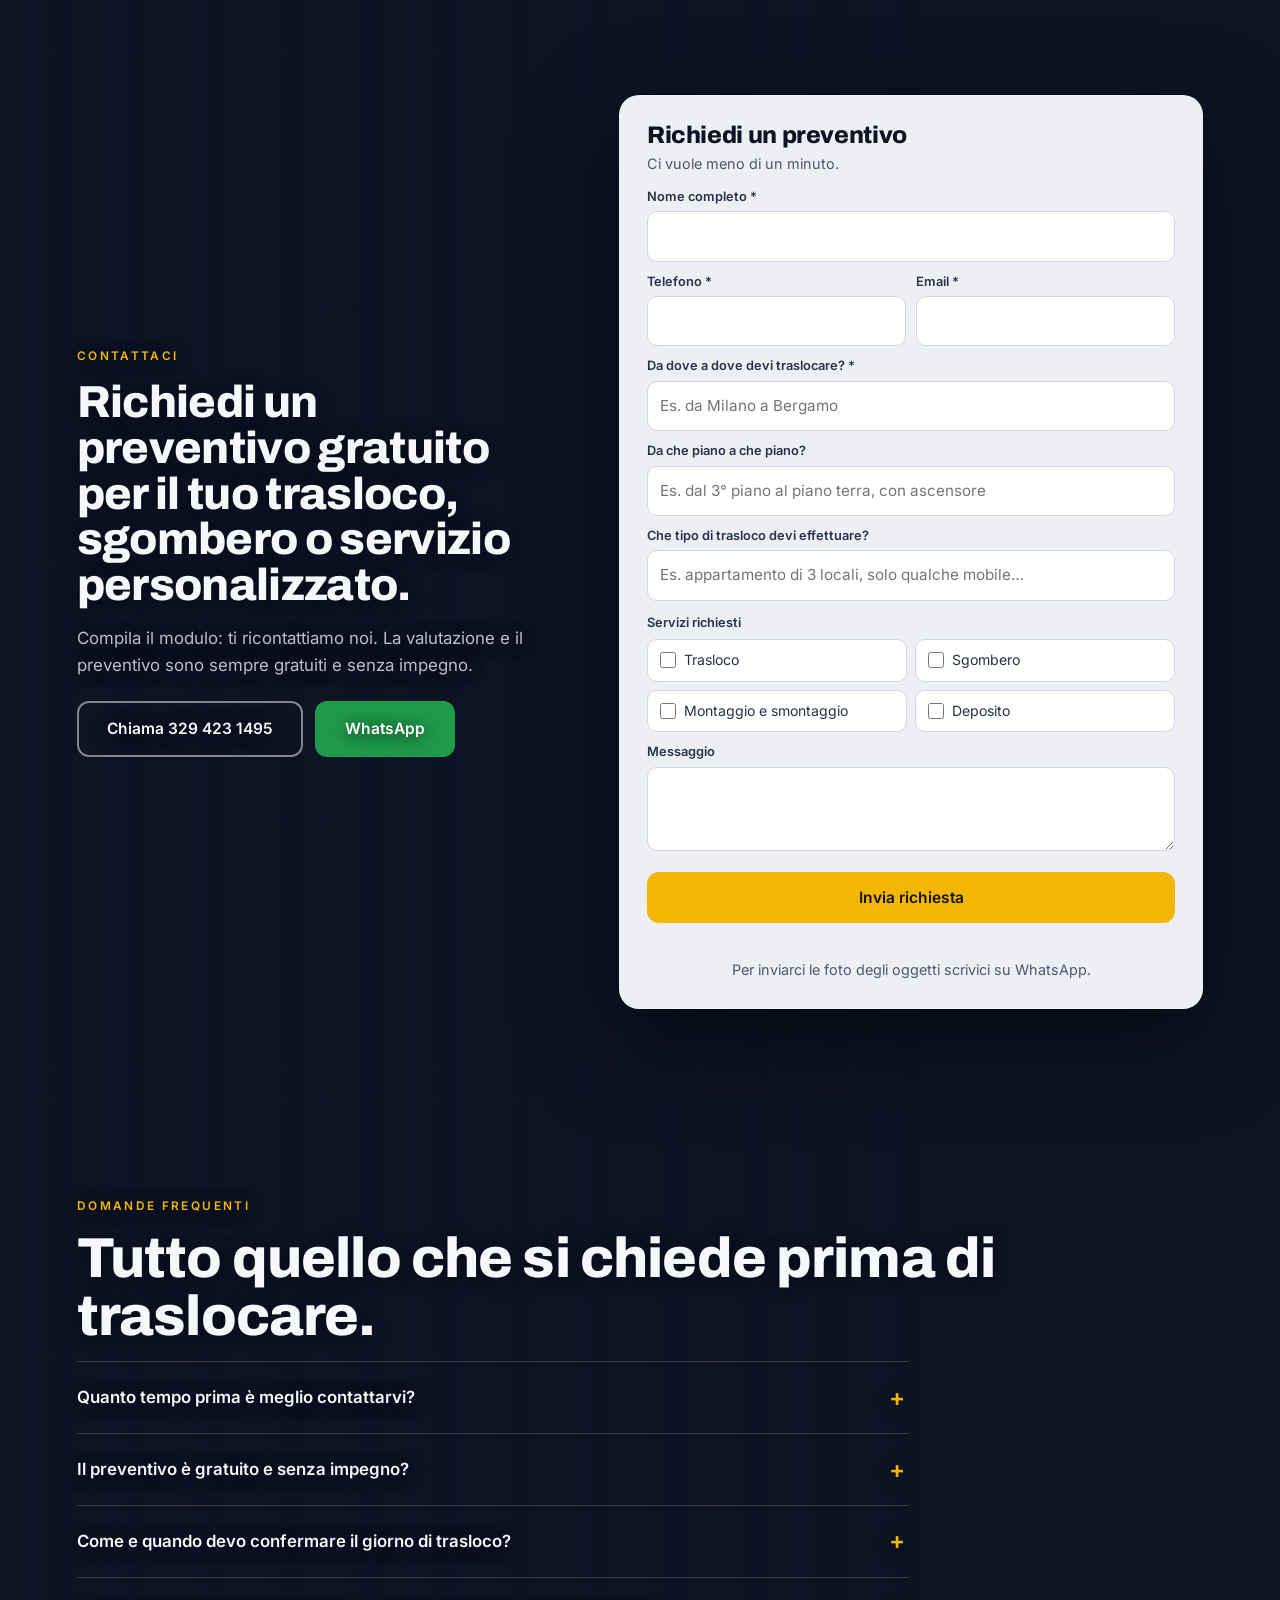
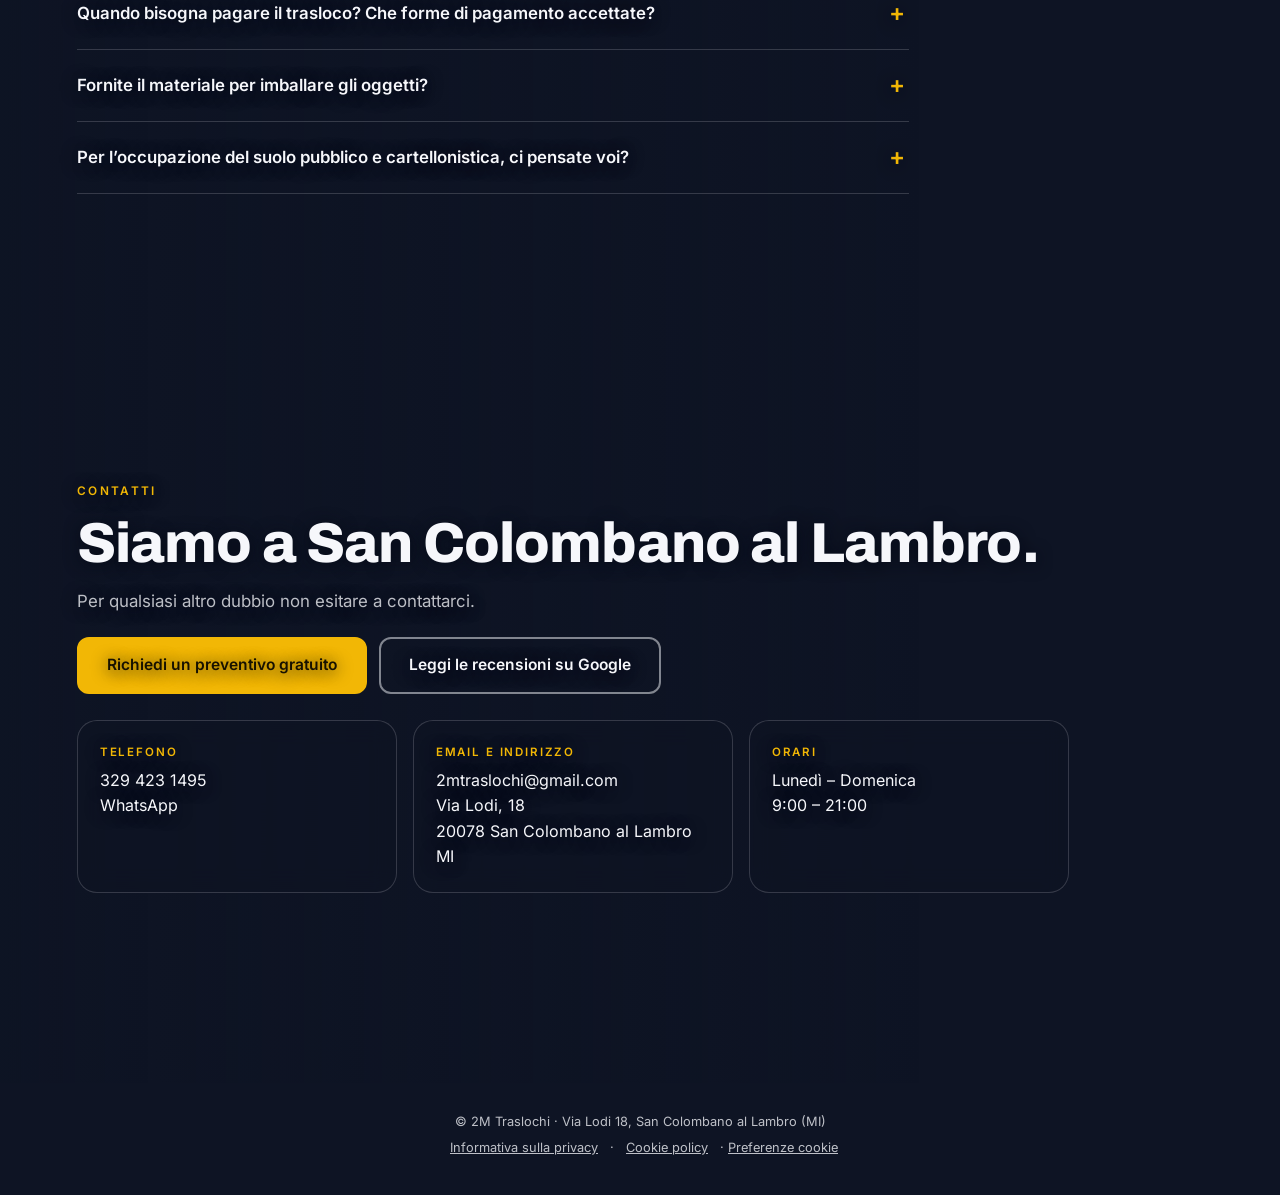
==== commit ead35713: "Banner cookie (Rifiuta o Accetta), pagina Cookie policy e font serviti dal sito Banner con scelta sa" ====
--- a/index.html
+++ b/index.html
@@ -8,9 +8,7 @@
 <meta name="theme-color" content="#0e1424">
 <link rel="canonical" href="https://www.2mtraslochilombardia.it/">
 <link rel="icon" href="assets/3b14be66345e1d60.png">
-<link rel="preconnect" href="https://fonts.googleapis.com">
-<link rel="preconnect" href="https://fonts.gstatic.com" crossorigin>
-<link href="https://fonts.googleapis.com/css2?family=Archivo:wght@600;700;800&family=Inter:wght@400;500;600&display=swap" rel="stylesheet">
+<link rel="stylesheet" href="/assets/fonts/fonts.css">
 <script type="application/ld+json">{"@context":"https://schema.org","@type":"MovingCompany","name":"2M Traslochi","telephone":"+393294231495","email":"2mtraslochi@gmail.com","address":{"@type":"PostalAddress","streetAddress":"Via Lodi, 18","addressLocality":"San Colombano al Lambro","addressRegion":"MI","postalCode":"20078","addressCountry":"IT"},"areaServed":"Lombardia","openingHoursSpecification":[{"@type":"OpeningHoursSpecification","dayOfWeek":["Monday","Tuesday","Wednesday","Thursday","Friday","Saturday","Sunday"],"opens":"09:00","closes":"21:00"}]}</script>
 <style>
 :root{--navy:#0e1424;--yellow:#f2b705;--red:#d62b2f;--green:#1f9a4a;--cream:#f6f7fb;--soft:rgba(246,247,251,.76);--line:rgba(246,247,251,.17);--glass:rgba(14,20,36,.58)}
@@ -635,5 +633,6 @@
 if(document.fonts&&document.fonts.ready)document.fonts.ready.then(function(){if(started)layout()});
 })();
 </script>
+<script src="/cookie-consent.js" defer></script>
 </body>
 </html>
--- a/assets/fonts/fonts.css
+++ b/assets/fonts/fonts.css
@@ -0,0 +1,6 @@
+@font-face{font-family:'Archivo';font-style:normal;font-weight:600;font-display:swap;src:url('/assets/fonts/archivo-600.woff2') format('woff2');unicode-range:U+0000-00FF, U+0131, U+0152-0153, U+02BB-02BC, U+02C6, U+02DA, U+02DC, U+0304, U+0308, U+0329, U+2000-206F, U+20AC, U+2122, U+2191, U+2193, U+2212, U+2215, U+FEFF, U+FFFD}
+@font-face{font-family:'Archivo';font-style:normal;font-weight:700;font-display:swap;src:url('/assets/fonts/archivo-700.woff2') format('woff2');unicode-range:U+0000-00FF, U+0131, U+0152-0153, U+02BB-02BC, U+02C6, U+02DA, U+02DC, U+0304, U+0308, U+0329, U+2000-206F, U+20AC, U+2122, U+2191, U+2193, U+2212, U+2215, U+FEFF, U+FFFD}
+@font-face{font-family:'Archivo';font-style:normal;font-weight:800;font-display:swap;src:url('/assets/fonts/archivo-800.woff2') format('woff2');unicode-range:U+0000-00FF, U+0131, U+0152-0153, U+02BB-02BC, U+02C6, U+02DA, U+02DC, U+0304, U+0308, U+0329, U+2000-206F, U+20AC, U+2122, U+2191, U+2193, U+2212, U+2215, U+FEFF, U+FFFD}
+@font-face{font-family:'Inter';font-style:normal;font-weight:400;font-display:swap;src:url('/assets/fonts/inter-400.woff2') format('woff2');unicode-range:U+0000-00FF, U+0131, U+0152-0153, U+02BB-02BC, U+02C6, U+02DA, U+02DC, U+0304, U+0308, U+0329, U+2000-206F, U+20AC, U+2122, U+2191, U+2193, U+2212, U+2215, U+FEFF, U+FFFD}
+@font-face{font-family:'Inter';font-style:normal;font-weight:500;font-display:swap;src:url('/assets/fonts/inter-500.woff2') format('woff2');unicode-range:U+0000-00FF, U+0131, U+0152-0153, U+02BB-02BC, U+02C6, U+02DA, U+02DC, U+0304, U+0308, U+0329, U+2000-206F, U+20AC, U+2122, U+2191, U+2193, U+2212, U+2215, U+FEFF, U+FFFD}
+@font-face{font-family:'Inter';font-style:normal;font-weight:600;font-display:swap;src:url('/assets/fonts/inter-600.woff2') format('woff2');unicode-range:U+0000-00FF, U+0131, U+0152-0153, U+02BB-02BC, U+02C6, U+02DA, U+02DC, U+0304, U+0308, U+0329, U+2000-206F, U+20AC, U+2122, U+2191, U+2193, U+2212, U+2215, U+FEFF, U+FFFD}
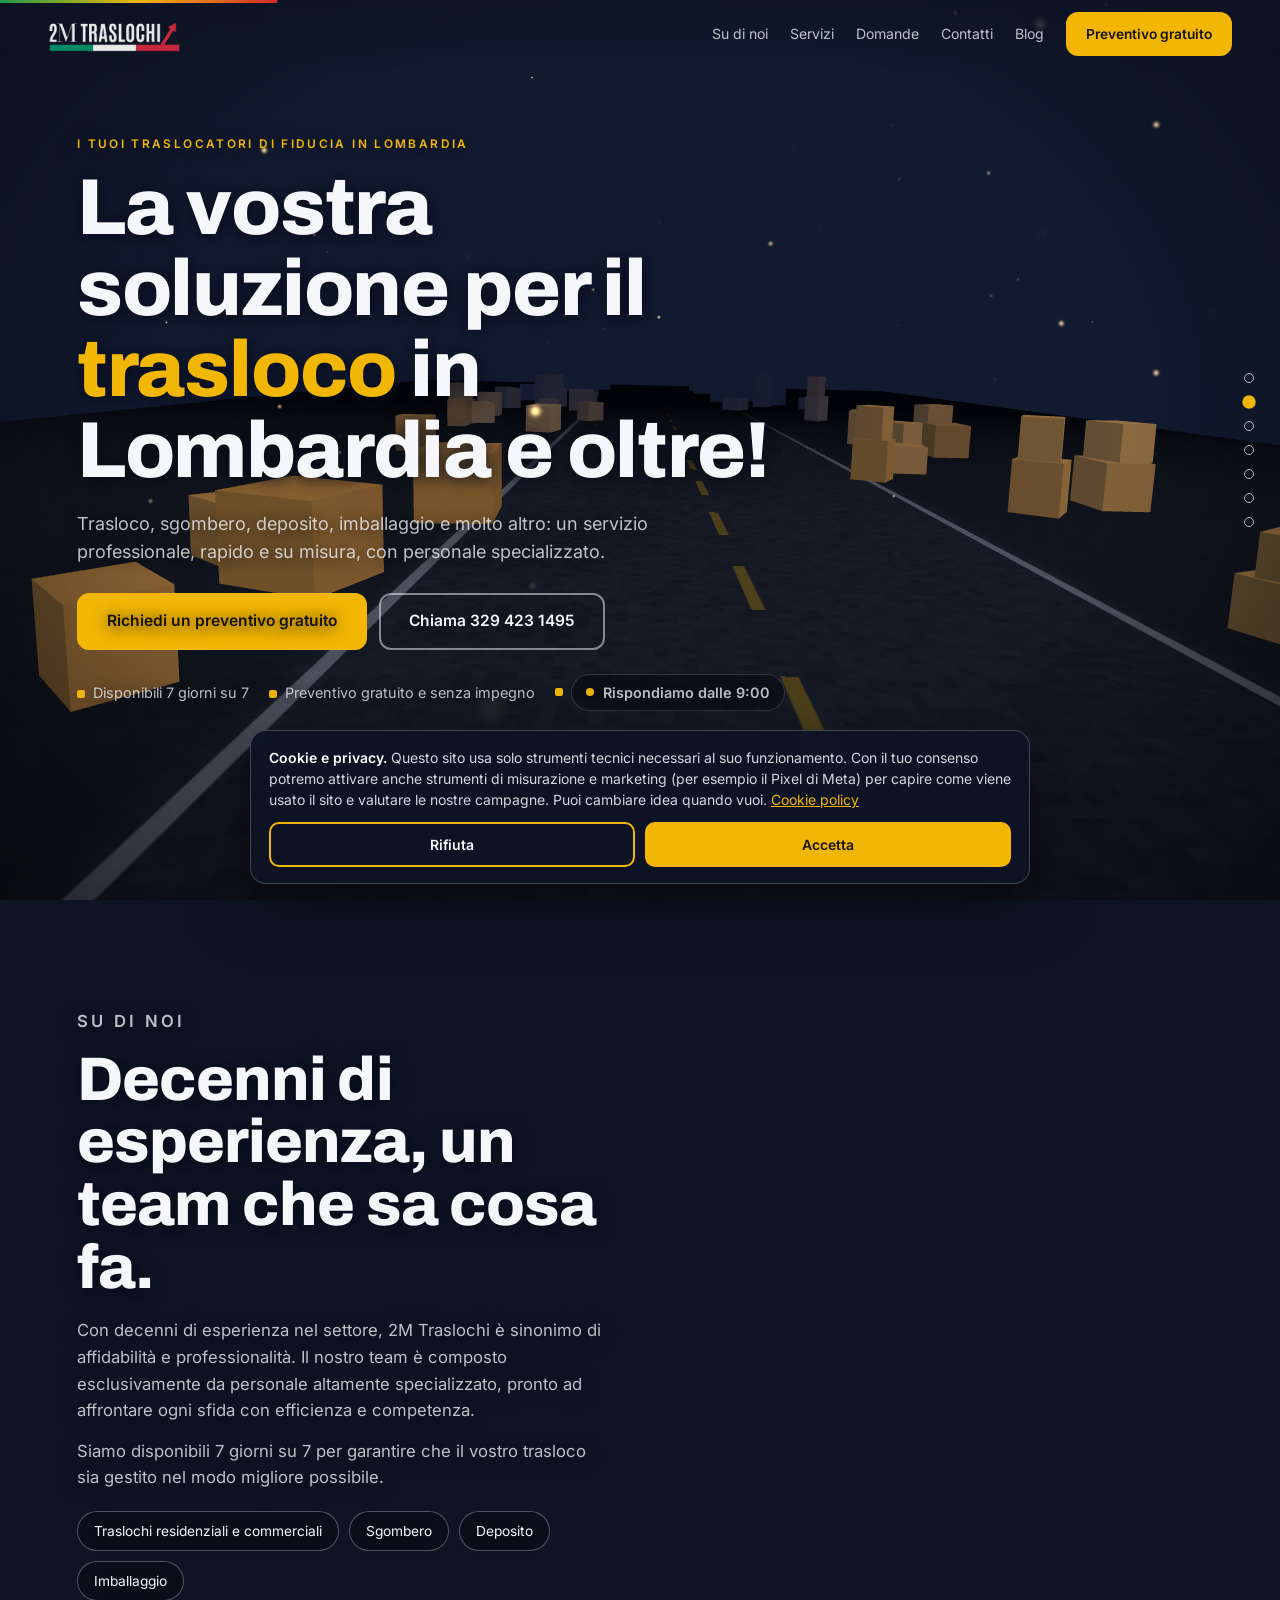
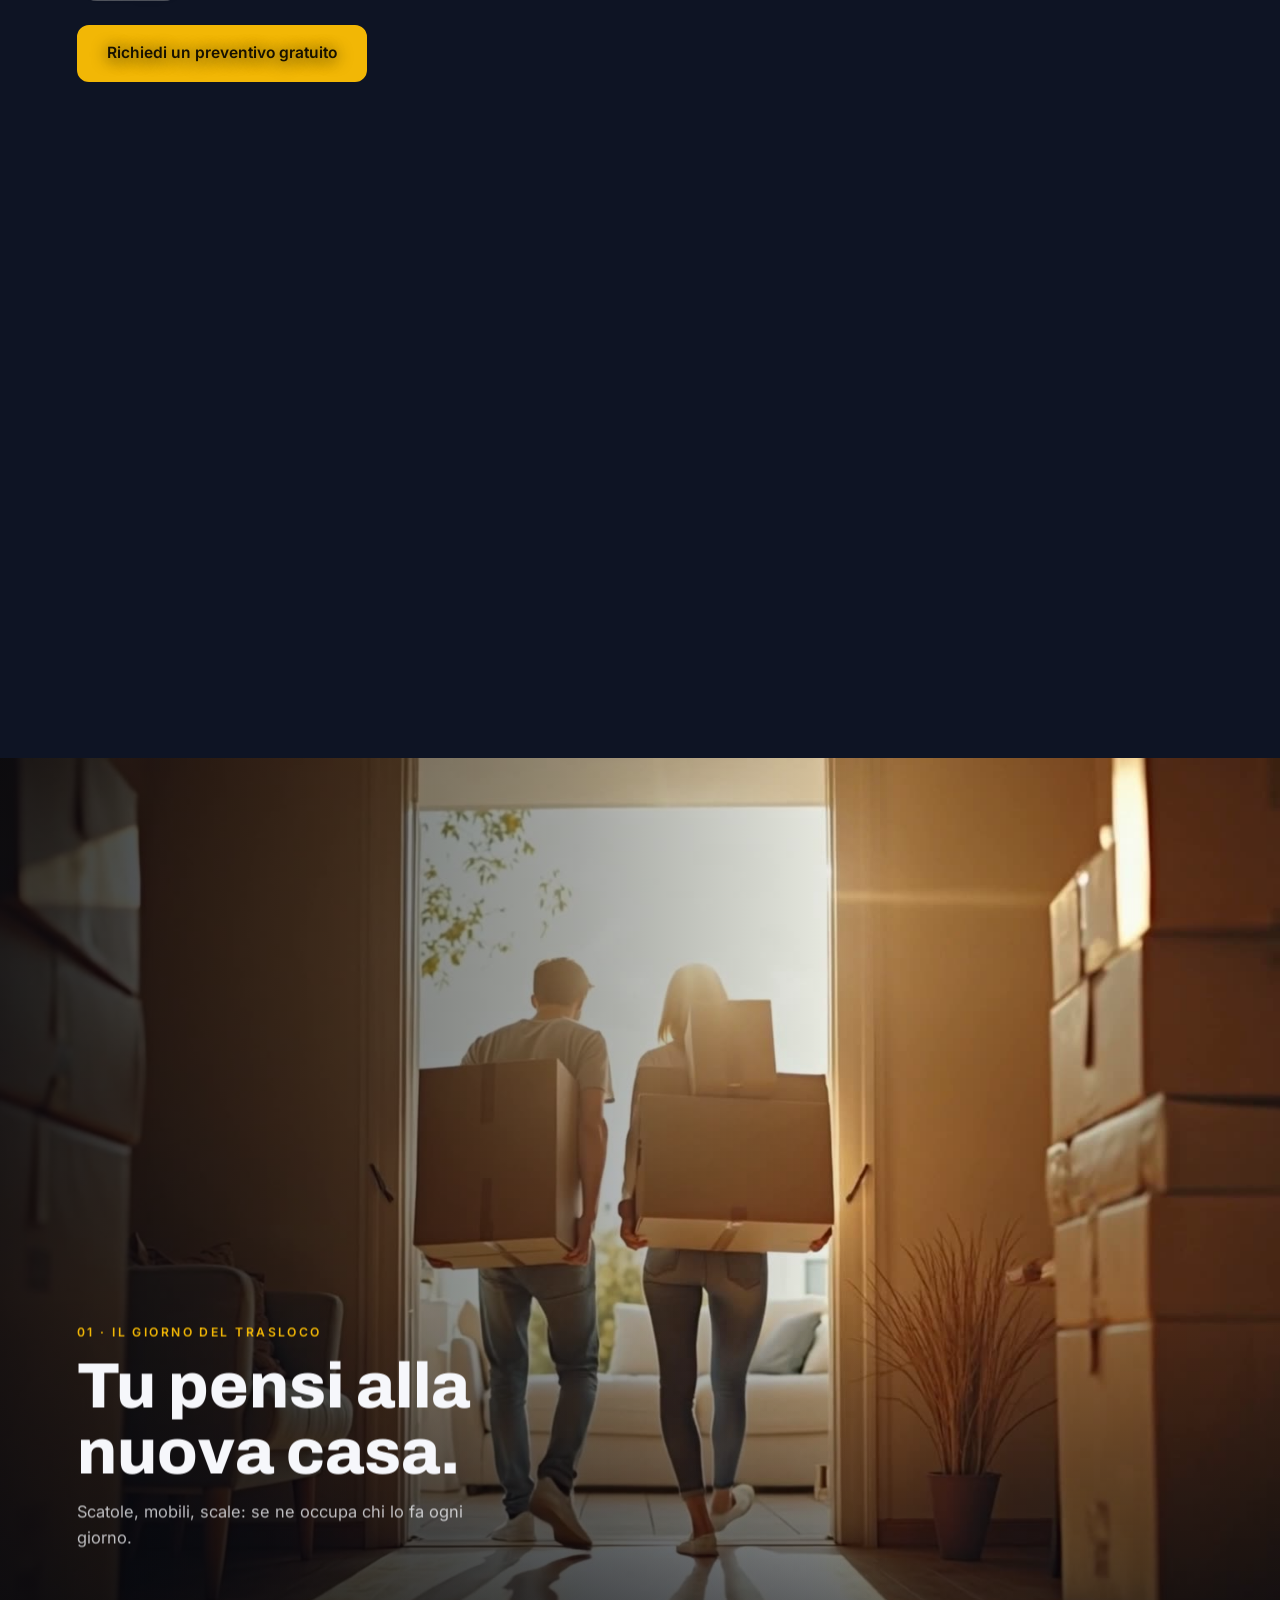
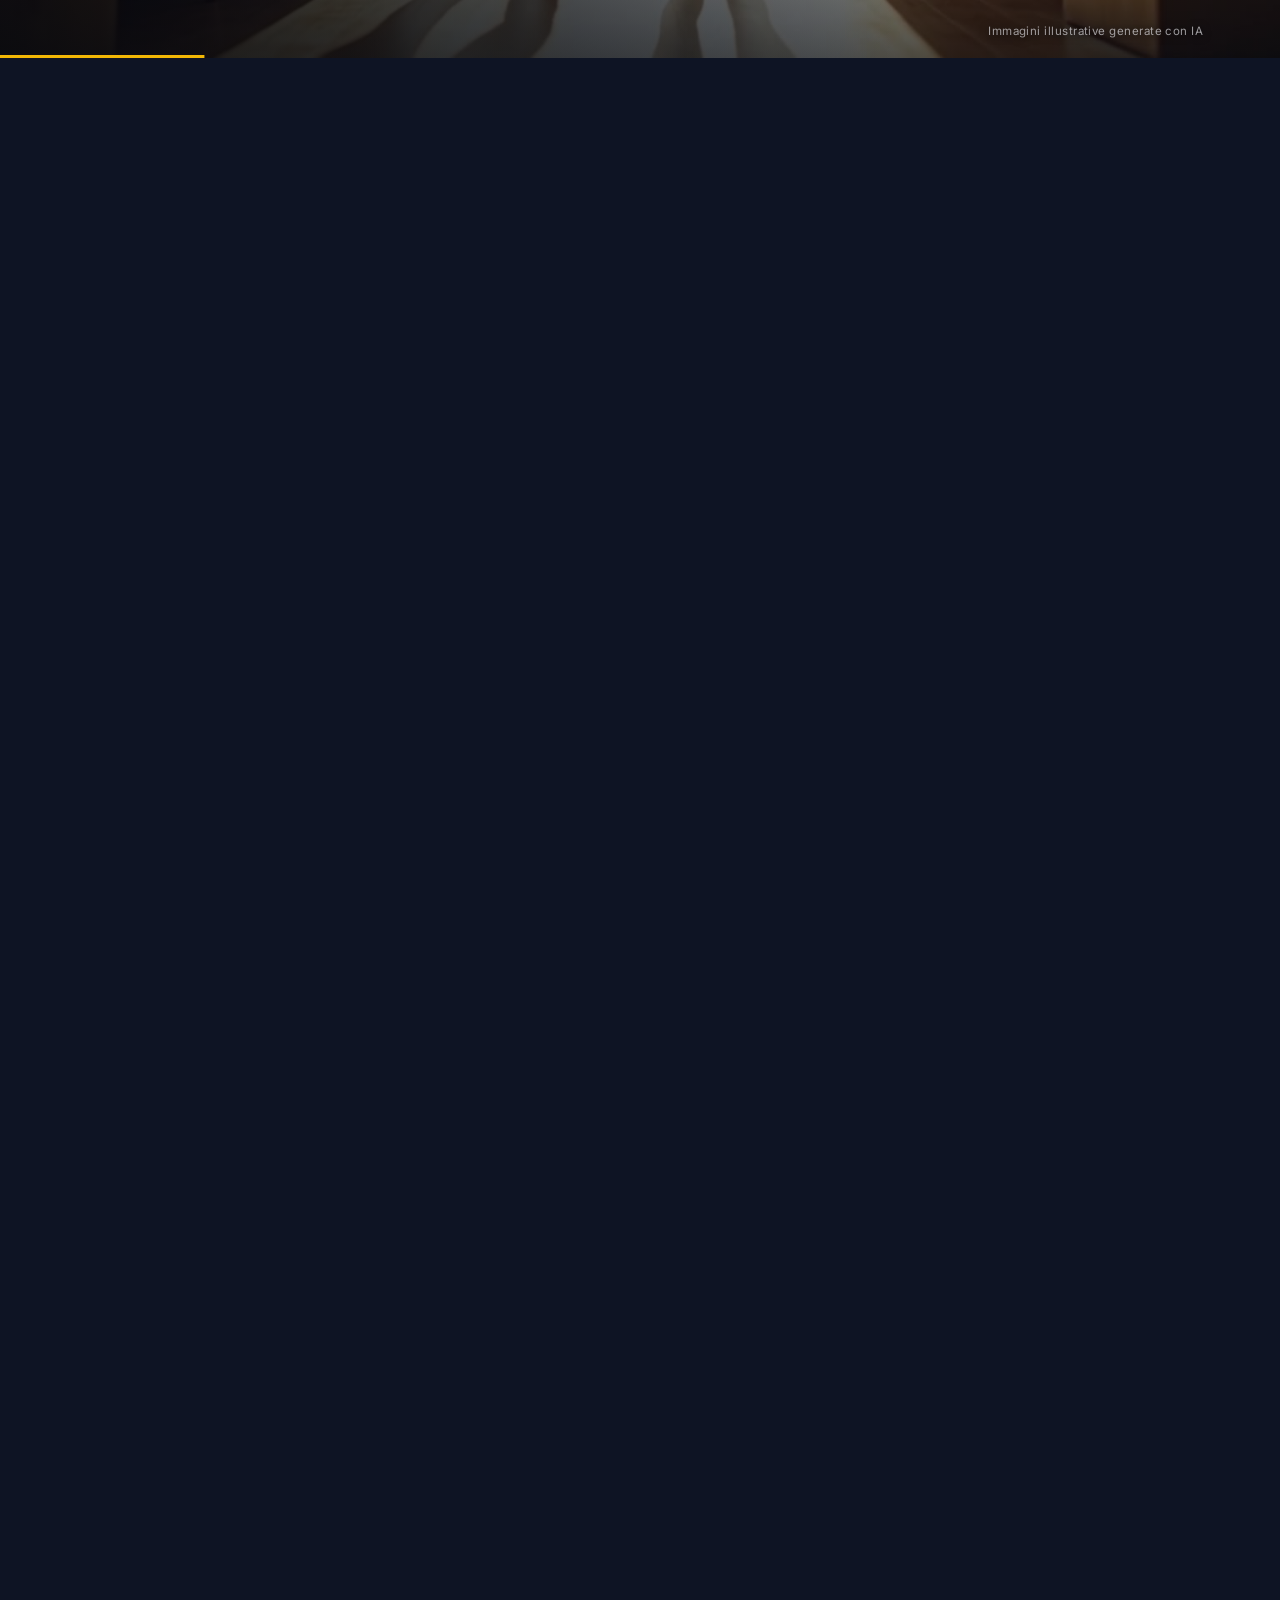
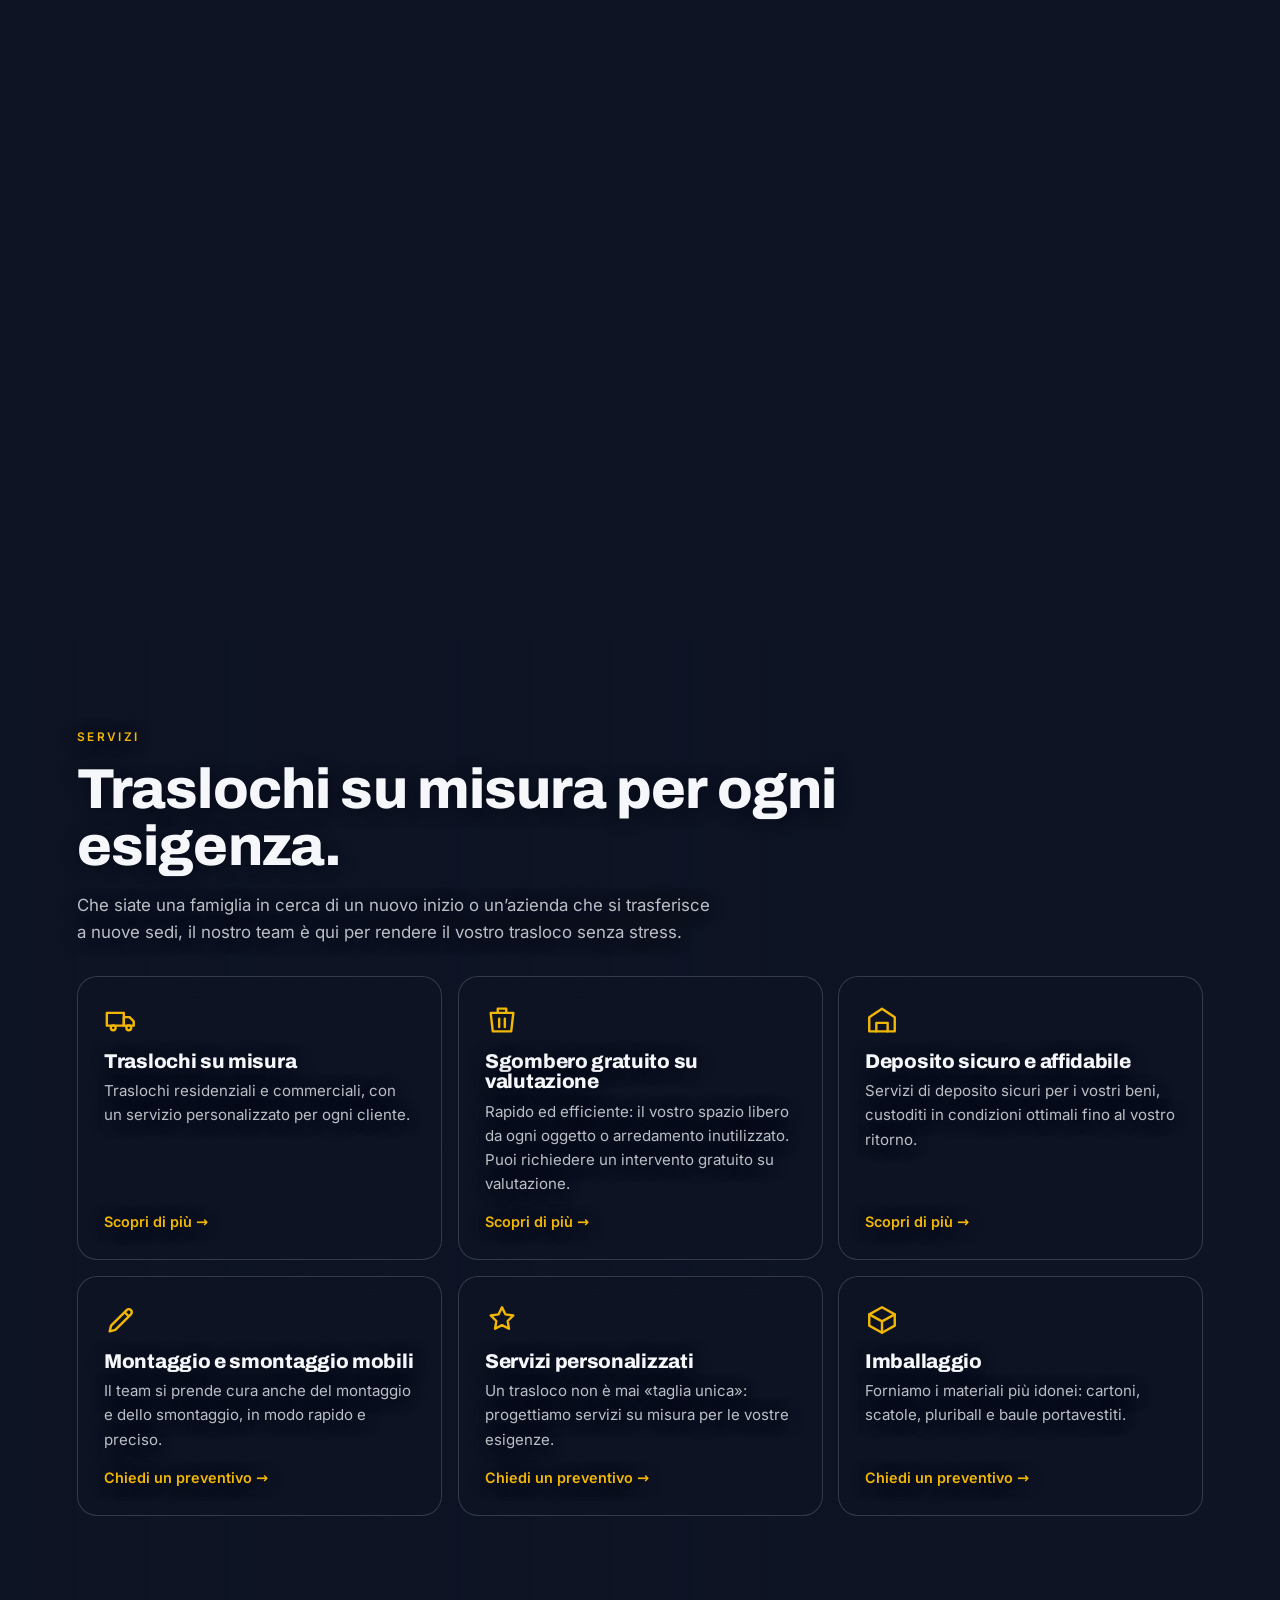
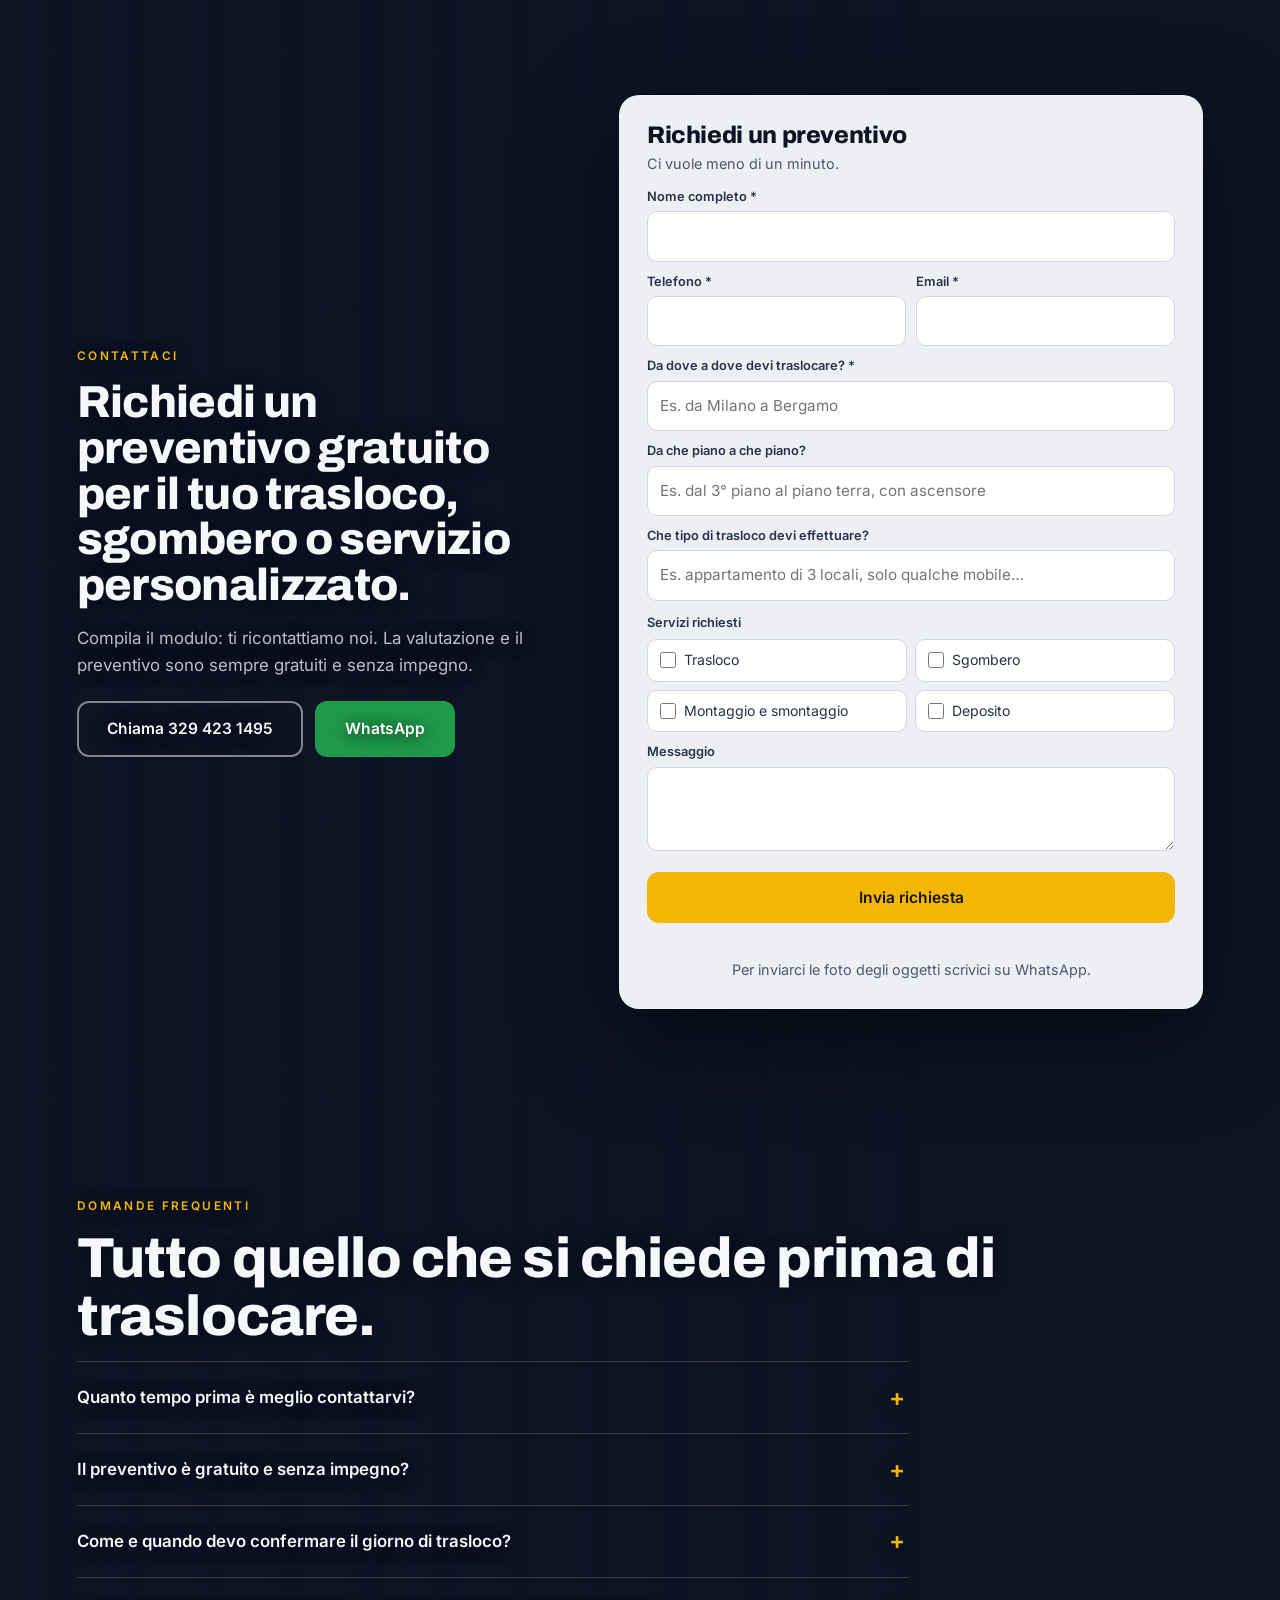
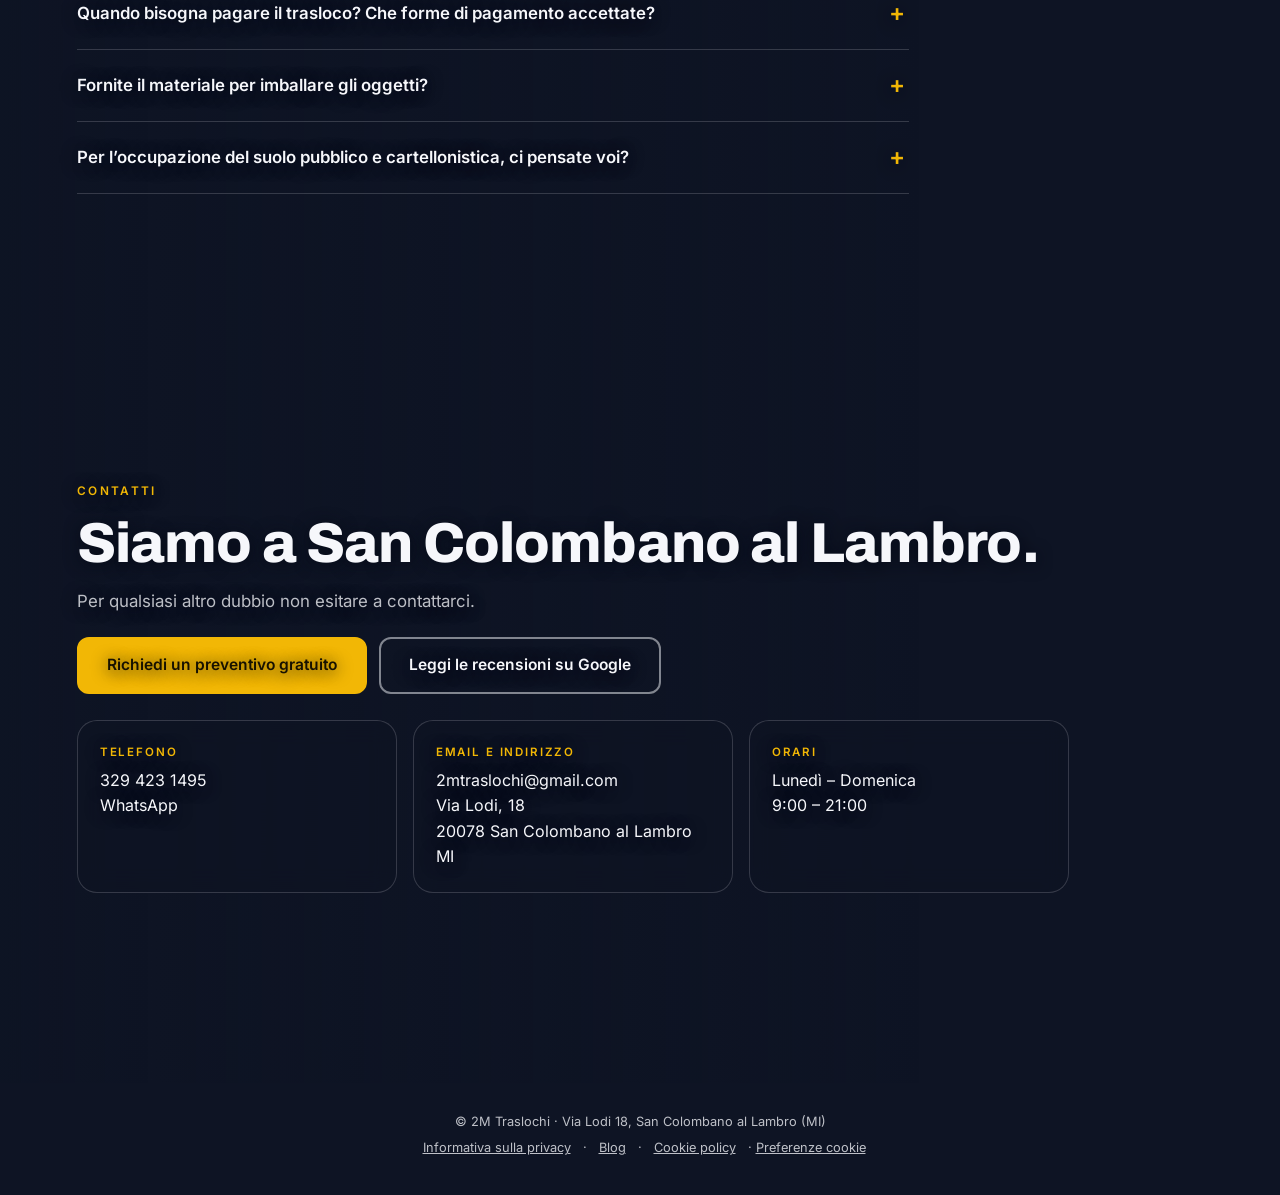
==== commit c3fac52f: "Blog: link Blog nel menu e nel footer, cifre dell'articolo attribuite alle fonti, regola "fonti vere" ====
--- a/index.html
+++ b/index.html
@@ -209,7 +209,7 @@
 <header class="top">
   <a class="logo" href="/" aria-label="2M Traslochi"><img src="assets/3b14be66345e1d60.png" alt="2M Traslochi" width="140" height="40"></a>
   <nav class="main" aria-label="Principale">
-    <a href="#storia">Su di noi</a><a href="#servizi">Servizi</a><a href="#faq">Domande</a><a href="#contatti">Contatti</a>
+    <a href="#storia">Su di noi</a><a href="#servizi">Servizi</a><a href="#faq">Domande</a><a href="#contatti">Contatti</a><a href="/blog/">Blog</a>
     <a class="pill sm" href="#preventivo">Preventivo gratuito</a>
   </nav>
 </header>
@@ -339,7 +339,7 @@
 
 <footer>
   © 2M Traslochi · Via Lodi 18, San Colombano al Lambro (MI)<br>
-  <a href="https://docs.google.com/document/d/1YfO1dgKSuAdz8WJ1HGyIIw81927f0I-Zt6GUUK6MkuU/edit?usp=sharing" target="_blank" rel="noopener">Informativa sulla privacy</a>
+  <a href="https://docs.google.com/document/d/1YfO1dgKSuAdz8WJ1HGyIIw81927f0I-Zt6GUUK6MkuU/edit?usp=sharing" target="_blank" rel="noopener">Informativa sulla privacy</a> · <a href="/blog/">Blog</a>
 </footer>
 
 <div class="bar">
